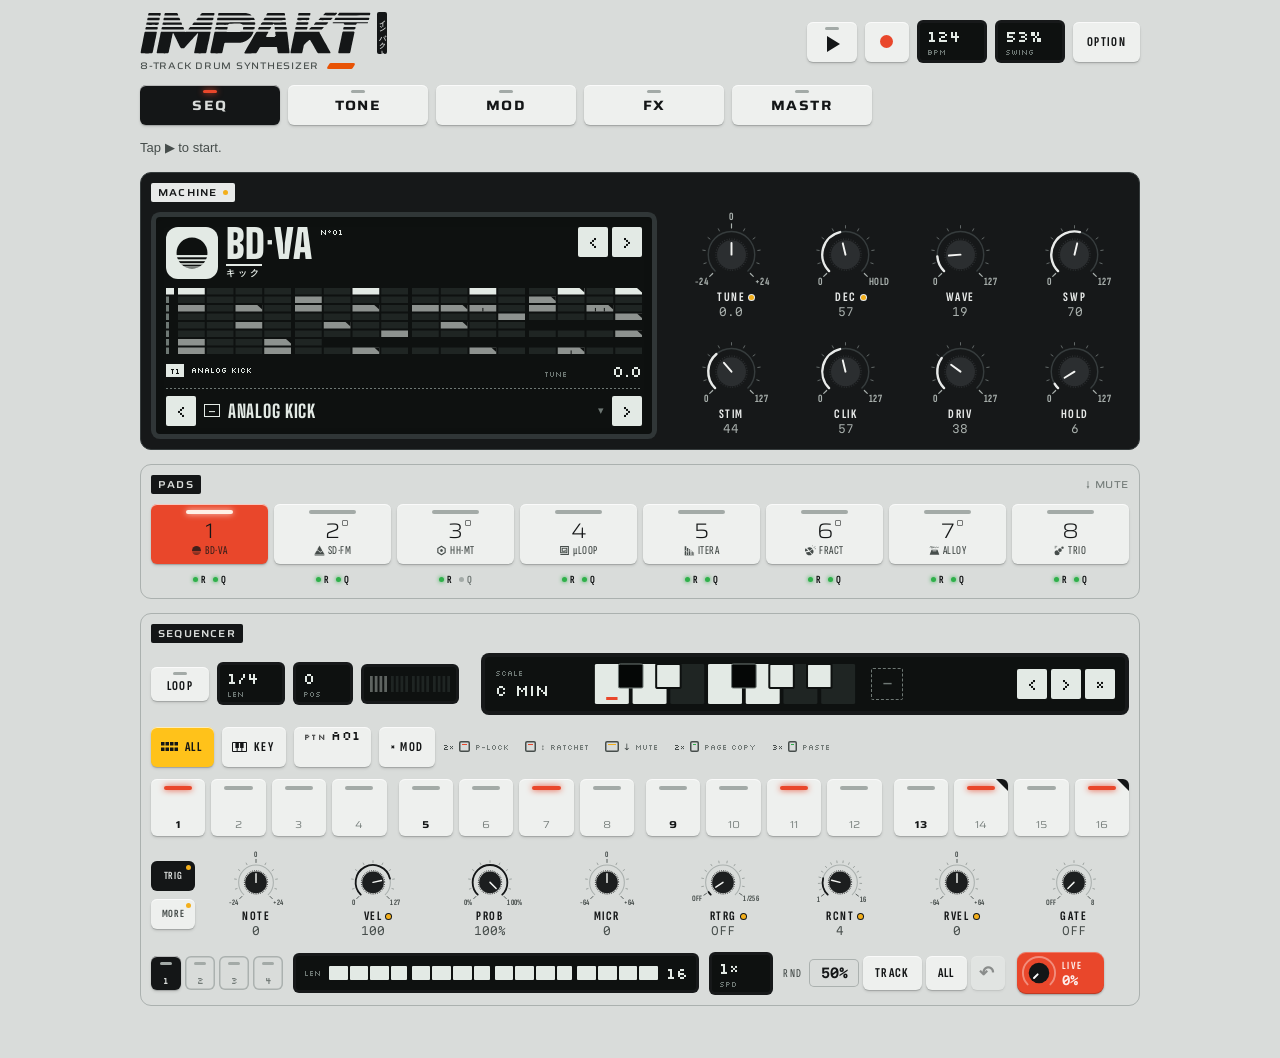
==== plugin/Source/ui/index.html @ 64e71fc5 "LIVE in a red rounded key (knocked out in white); Mac packages: every bundle not relocatable, none r" ====
<!doctype html>
<html lang="en">
<head>
<meta charset="utf-8">
<meta name="viewport" content="width=device-width, initial-scale=1, viewport-fit=cover">
<style>html,body{margin:0}[hidden]{display:none!important}</style>
<title>IMPAKT</title>
<style>
@font-face{font-family:'Big Shoulders Display';font-style:normal;font-weight:800;font-display:swap;src:url([data-uri]) format('woff2')}
@font-face{font-family:'Big Shoulders Display';font-style:normal;font-weight:900;font-display:swap;src:url([data-uri]) format('woff2')}
@font-face{font-family:'Martian Mono';font-style:normal;font-weight:100 800;font-stretch:75% 112.5%;font-display:swap;src:url([data-uri]) format('woff2')}
@font-face{font-family:'Saira';font-style:normal;font-weight:100 900;font-stretch:50% 125%;font-display:swap;src:url([data-uri]) format('woff2')}
@font-face{font-family:'Saira';font-style:italic;font-weight:100 900;font-stretch:50% 125%;font-display:swap;src:url([data-uri]) format('woff2')}
@font-face{font-family:'Silkscreen';font-style:normal;font-weight:400;font-display:swap;src:url([data-uri]) format('woff2')}
@font-face{font-family:'Sofia Sans Extra Condensed';font-style:normal;font-weight:500;font-display:swap;src:url([data-uri]) format('woff2')}
@font-face{font-family:'Sofia Sans Extra Condensed';font-style:normal;font-weight:700;font-display:swap;src:url([data-uri]) format('woff2')}
@font-face{font-family:'Sofia Sans Extra Condensed';font-style:normal;font-weight:800;font-display:swap;src:url([data-uri]) format('woff2')}
</style>
<style>
:root {
  /* An 8-track drum machine in the Monomachine's colours: a light grey panel (anthracite in the dark
     scheme) with the machine itself in a black block (as on the MKII), black legends, light rubber keys,
     monochrome screens in pixels and dots (as on the Monomachine and the Octatrack), only the machine in
     bold, and the three LED colours with one meaning each:
     red = trig / selected, green = running / sounding / enabled, amber = p-lock / muted.
     Five pages on every screen (v67): SEQ, TONE, MOD, FX, MASTR; their keys in the bar. */
  --panel: #D9DCDA;
  --key: #EEF0EE;
  --key-down: #DCDFDD;
  --enc: #1C1E1F;
  --enc-ind: #F3F4F2;
  --ink: #141617;
  --ink-2: #464D4B;
  --ink-3: #737B78;
  --line: #ABB1AF;
  --lcd: #0E1110;
  --lcd-ink: #E3EAE5;
  --lcd-dim: #6E7874;
  --lcd-lo: #1F2523;
  --bezel: #17191A;
  --led-r: #E9472B;
  --led-g: #2FB04A;
  --led-y: #F3AF1B;
  --led-off: #A3AAA7;
  --on-led: #141617;
  --hot: #FFC21A;        /* CONTROL ALL: a warm yellow, the brightest key */
  --raise: 0 1px 0 rgba(255,255,255,.7) inset, 0 1px 1px rgba(16,18,18,.2), 0 2px 3px rgba(16,18,18,.1);
  --press: 0 1px 2px rgba(16,18,18,.3) inset;
  --f-display: 'Big Shoulders Display', 'Arial Narrow', Impact, sans-serif;
  /* type in three widths: ultra-condensed names, extra-wide tags and section keys, pixels on the LCD */
  --f-wide: 'Saira', 'Arial', sans-serif;
  --f-ui: 'Sofia Sans Extra Condensed', 'Arial Narrow', 'Roboto Condensed', 'Helvetica Neue', sans-serif;
  /* the screens: pixels, as on the Monomachine and the Octatrack */
  --f-px: 'Silkscreen', 'Martian Mono', ui-monospace, monospace;
  --f-data: 'Martian Mono', ui-monospace, 'SF Mono', Menlo, Consolas, monospace;
  --f-body: -apple-system, BlinkMacSystemFont, 'Segoe UI', Roboto, 'Helvetica Neue', sans-serif;
  --r: 6px;
}
@media (prefers-color-scheme: dark) {
  :root:not([data-theme="light"]) {
    --panel: #2A2D2E; --key: #3B3F41; --key-down: #323638; --enc: #111313; --enc-ind: #F3F4F2;
    --ink: #E8EAE9; --ink-2: #A9B0AD; --ink-3: #78807D; --line: #4F5654;
    --bezel: #050606;
    --led-off: #4F5654;
    --raise: 0 1px 0 rgba(255,255,255,.06) inset, 0 1px 2px rgba(0,0,0,.55);
    --press: 0 1px 3px rgba(0,0,0,.6) inset;
    color-scheme: dark;
  }
}
:root[data-theme="dark"] {
  --panel: #2A2D2E; --key: #3B3F41; --key-down: #323638; --enc: #111313; --enc-ind: #F3F4F2;
  --ink: #E8EAE9; --ink-2: #A9B0AD; --ink-3: #78807D; --line: #4F5654;
  --bezel: #050606;
  --led-off: #4F5654;
  --raise: 0 1px 0 rgba(255,255,255,.06) inset, 0 1px 2px rgba(0,0,0,.55);
  --press: 0 1px 3px rgba(0,0,0,.6) inset;
  color-scheme: dark;
}
[hidden] { display: none !important; }
html, body { background: var(--panel); color: var(--ink); }
body {
  font-family: var(--f-ui); font-size: 15px; padding-inline: 16px;
  -webkit-user-select: none; user-select: none; -webkit-touch-callout: none;
  touch-action: manipulation; -webkit-tap-highlight-color: transparent;
}
button { font: inherit; color: inherit; }
.app {
  max-width: 1000px; margin: 0 auto; padding-block: 12px 24px;
  display: grid; grid-template-columns: minmax(0, 1fr); gap: 14px;
  grid-template-areas: "top" "bar" "notice" "ms" "th" "kp";
}
.top { grid-area: top; } .notice { grid-area: notice; } #bar { grid-area: bar; } .mspage { grid-area: ms; } .trkhead { grid-area: th; } .kpage { grid-area: kp; }
/* the machine in a black block: the dark panel's tokens, a step darker */
.plate {
  --panel: #161819; --key: #393D3F; --key-down: #303436; --enc: #2B2E30; --ink: #E8EAE9; --ink-2: #A9B0AD; --ink-3: #7A8280;
  --line: #363C3D; --led-off: #4A5150; --bezel: #303637;
  --raise: 0 1px 0 rgba(255,255,255,.07) inset, 0 1px 2px rgba(0,0,0,.6); --press: 0 1px 3px rgba(0,0,0,.65) inset;
  background: var(--panel); color: var(--ink); border: 0; border-radius: 14px; padding: 14px; min-width: 0;
}
.mspage { display: flex; flex-direction: column; gap: 14px; min-width: 0; }
/* v67: the page keys, on every screen: SEQ (the machine, the pads, the sequencer), TONE, MOD and FX (the track's screen
   over their modules, side by side), MASTR (the master chain); a page shows only its own */
.ptabs { display: grid; grid-template-columns: repeat(5, minmax(0, 1fr)); gap: 6px; min-width: 0; }
.ptab.haslock::after { content: ''; position: absolute; top: 4px; right: 6px; width: 5px; height: 5px; border-radius: 50%; background: var(--led-y); box-shadow: 0 0 0 1px var(--ink); }
.app:not([data-tab="ms"]) > .mspage, .app[data-tab="ms"] > .trkhead, .app[data-tab="mt"] > .trkhead { display: none; }
.kpage { display: none; gap: 14px; min-width: 0; align-items: start; }
.app[data-tab="tn"] > #kp-tn, .app[data-tab="md"] > #kp-md, .app[data-tab="fx"] > #kp-fx, .app[data-tab="mt"] > #kp-mt { display: grid; }
/* a module: its name, a dot when it holds a p-lock, crossed out when its effect is off; TONE's MORE key */
.kmod .mhd { margin-bottom: 8px; gap: 6px 10px; flex-wrap: nowrap; min-height: 26px; }
.kdot { width: 6px; height: 6px; border-radius: 50%; background: var(--led-y); box-shadow: 0 0 0 1px var(--ink); display: none; flex: none; }
.kmod.haslock .kdot { display: block; }
.kmod.byp .mhd .silk { text-decoration: line-through; opacity: .6; }
.kmore { margin-left: auto; border: 0; background: var(--key); color: var(--ink); box-shadow: var(--raise); border-radius: var(--r); min-height: 26px; padding: 0 10px;
  font-family: var(--f-ui); font-weight: 700; font-size: 11px; letter-spacing: .1em; cursor: pointer; position: relative; }
.kmore.on { background: var(--ink); color: var(--panel); box-shadow: var(--press); }
.kmore.haslock::after { content: ''; position: absolute; top: -2px; right: -2px; width: 5px; height: 5px; border-radius: 50%; background: var(--led-y); box-shadow: 0 0 0 1px var(--ink); }
.knobs.kn2 { grid-template-columns: repeat(2, minmax(0, 1fr)); }
.knobs.kn3 { grid-template-columns: repeat(3, minmax(0, 1fr)); }
.knobs.kn6 { grid-template-columns: repeat(3, minmax(0, 1fr)); }
/* v68: the FX page's returns (REVERB, DELAY, CHORUS, PHASER), one at a time: their names as tabs in the module's header
   (the one shown reversed, as a module's name is; a lit pixel when its effect is in, crossed out when it is not) */
.kmod.kret:not(.cur) { display: none; }
.rtabs { display: flex; flex-wrap: wrap; gap: 4px; min-width: 0; }
.rtab { border: 0; background: none; cursor: pointer; display: inline-flex; align-items: center; gap: 5px; padding: 5px 7px 4px; border-radius: 2px;
  font-family: var(--f-wide); font-stretch: 125%; font-weight: 600; font-size: 10px; line-height: 1; letter-spacing: .12em; color: var(--ink-3);
  box-shadow: inset 0 0 0 1px var(--line); }
.rtab i { width: 5px; height: 5px; border-radius: 1px; background: var(--led-off); flex: none; }
.rtab.on i { background: var(--led-g); box-shadow: 0 0 4px var(--led-g); }
.rtab:not(.on) { text-decoration: line-through; }
.rtab.cur { background: var(--ink); color: var(--panel); box-shadow: none; }
.rtab:focus-visible { outline: 2px solid var(--ink); outline-offset: 2px; }
/* v69: the MOD page's LFOs and followers under the same tabs (web): a lit pixel when routed, never crossed out; a
   hidden module's p-lock as a dot on its tab */
.rtab { position: relative; }
.rtabs.nostrike .rtab:not(.on) { text-decoration: none; }
.rtab.haslock::after { content: ''; position: absolute; top: -3px; right: -3px; width: 6px; height: 6px; border-radius: 50%; background: var(--led-y); box-shadow: 0 0 0 1px var(--ink); }
.kstrip .sl { min-height: 0; }
.kstrip .mviz { height: 76px; }
/* MASTR: the chain's page beside OUT (the clipper and the volume) */
#kp-mt { grid-template-columns: minmax(0, 1fr); }
.wide, .btn.ptab, .silk, .tab, .mhd .leg, .tagline, .step .sn { font-family: var(--f-wide); font-stretch: 125%; }
.ptab { position: relative; min-height: 38px; padding: 9px 2px 0; font-size: 11px; letter-spacing: .02em; white-space: nowrap; overflow: hidden; }
.ptab::before { content: ''; position: absolute; top: 5px; left: 50%; width: 14px; margin-left: -7px; height: 3px; border-radius: 2px; background: var(--led-off); }
.ptab.cur { background: var(--ink); color: var(--panel); }
.ptab.cur::before { background: var(--led-r); box-shadow: 0 0 6px var(--led-r); }

/* keys: grey rubber, one LED each where it carries a state */
.btn {
  border: 0; background: var(--key); border-radius: var(--r); box-shadow: var(--raise); color: var(--ink);
  min-height: 40px; padding: 0 12px; cursor: pointer; font-family: var(--f-ui); font-weight: 700; letter-spacing: .1em;
  text-transform: uppercase; font-size: 13.5px;
}
.btn:active, .btn.down { background: var(--key-down); box-shadow: var(--press); }
.btn:focus-visible, .knob:focus-visible, .step:focus-visible, .pad:focus-visible, .readout:focus-visible, .tab:focus-visible, .tchip:focus-visible { outline: 2px solid var(--ink); outline-offset: 2px; }
.btn.armed { background: var(--led-r); color: #fff; }
.btn:disabled { opacity: .4; cursor: default; }

/* the LCD: white backlight, black pixels, black bezel (drawn as a ring: it takes no layout room) */
.lcd, .readout, .sl, .lmap, .ppanel, .mpick, .lcdw { background: var(--lcd); color: var(--lcd-ink); }
.px { font-family: var(--f-px); font-weight: 400; letter-spacing: 0; }

/* sections: a printed frame, its name on an inverted tab */
.mod { position: relative; min-width: 0; border: 1px solid var(--line); border-radius: 11px; padding: 10px; }
.mhd { display: flex; align-items: center; flex-wrap: wrap; gap: 6px 12px; margin-bottom: 10px; min-width: 0; }
.silk {
  margin: 0; flex: none; font-weight: 600; font-size: 10px; line-height: 1; letter-spacing: .12em;
  background: var(--ink); color: var(--panel); padding: 5px 7px 4px; border-radius: 2px;
}
.mhd .leg { font-weight: 500; font-size: 10px; letter-spacing: .06em; color: var(--ink-3); margin-left: auto; }
.machmod.haslock .silk::after { content: ''; display: inline-block; width: 5px; height: 5px; border-radius: 50%; background: var(--led-y); margin-left: 6px; vertical-align: 1px; }

/* header: the IMPAKT lockup, the scale quantiser, transport */
/* header: the IMPAKT logo (brand/impakt-wordmark.svg: its slanted letters cut by speed stripes), the katakana tag;
   under it the tagline and the logo's orange slash */
.top { display: flex; align-items: center; min-width: 0; }
.brand { display: flex; flex-direction: column; gap: 6px; flex: 1; min-width: 0; }
.lockup { display: flex; align-items: stretch; min-width: 0; height: 30px; }
.wm { display: block; height: 100%; width: auto; flex: none; overflow: visible; color: var(--ink); }
.slash { display: block; flex: none; align-self: center; width: 26px; height: 6px; margin-left: 1px; background: #E85305; transform: skewX(-32deg); border-radius: 1px 2.5px 1px 2.5px; }
.wm text { font-family: var(--f-wide); font-stretch: 125%; font-weight: 900; font-size: 50px; fill: var(--ink); }
.wm .a { fill: var(--led-r); }
.trail { display: block; flex: 1; min-width: 16px; height: 100%; }
.trail rect { fill: var(--ink); }
.kn {
  flex: none; writing-mode: vertical-rl; white-space: nowrap; font-family: var(--f-body); font-weight: 700; font-size: 5.5px; letter-spacing: .06em; line-height: 1;
  background: var(--ink); color: var(--panel); padding: 3px 2px; margin-left: 6px; border-radius: 2px; display: flex; align-items: center; justify-content: center;
}
.sub { display: flex; align-items: baseline; gap: 8px; min-width: 0; }
.tagline { font-weight: 500; font-size: 8.5px; letter-spacing: .08em; color: var(--ink-2); line-height: 1.2; white-space: nowrap; }
.tagline.lat { font-family: var(--f-px); font-stretch: normal; font-weight: 400; font-size: 8px; letter-spacing: 0; color: var(--ink-3); }
.tagline.lat:empty { display: none; }
.bar { display: flex; align-items: center; gap: 8px; min-width: 0; }
.transport { display: flex; align-items: center; gap: 8px; }
.play { width: 50px; position: relative; display: grid; place-items: center; }
.play::before, .loopbtn::before { content: ''; position: absolute; top: 5px; left: 50%; width: 14px; margin-left: -7px; height: 3px; border-radius: 2px; background: var(--led-off); }
.play.on::before { background: var(--led-g); box-shadow: 0 0 6px var(--led-g); }
.play .ico { width: 0; height: 0; border-left: 13px solid var(--ink); border-top: 8px solid transparent; border-bottom: 8px solid transparent; margin: 5px 0 0 3px; }
.play.on .ico { border: 0; width: 12px; height: 12px; background: var(--ink); margin: 5px 0 0; }
/* REC: a red dot; lit, the whole key turns red */
.rec { width: 44px; padding: 0; display: grid; place-items: center; }
.rec .dot { width: 13px; height: 13px; border-radius: 50%; background: var(--led-r); }
.rec.on { background: var(--led-r); box-shadow: 0 0 10px rgba(233, 71, 43, .55), var(--press); }
.rec.on .dot { background: #fff; }
.recording #mchip { background: var(--led-r); color: #fff; }
.lockbar .btn.clrmod { flex: none; padding: 0 11px; }
.readout {
  border-radius: 3px; box-shadow: 0 0 0 3px var(--bezel); margin: 3px; padding: 5px 7px 4px; min-height: 34px; box-sizing: border-box;
  display: flex; flex-direction: column; justify-content: center; gap: 4px; min-width: 52px; cursor: ns-resize; touch-action: none;
}
.readout b { font-family: var(--f-px); font-weight: 400; font-size: 16px; line-height: 1; white-space: nowrap; }
.readout small { font-family: var(--f-px); font-size: 8px; line-height: 1; color: var(--lcd-dim); }
.readout.host small::after { content: ' HOST'; color: var(--lcd-ink); }
.readout:focus-visible { outline-color: var(--ink); outline-offset: 5px; }
.notice { margin: 0; font-family: var(--f-body); font-size: 13px; color: var(--ink-2); line-height: 1.4; }
.notice.err { color: var(--ink); }
.notice.err::before { content: ''; display: inline-block; width: 7px; height: 7px; border-radius: 50%; background: var(--led-r); margin-right: 7px; vertical-align: 1px; }

/* scale quantiser: an octave of keys, lit keys pass */
/* scale quantiser: one LCD, the scale's name, an octave of keys drawn in pixels (lit = passes, red mark = root) */
.qz {
  display: grid; grid-template-columns: minmax(0, 1fr) auto auto; grid-template-areas: "name fol nav" "kb kb kb"; align-items: center; gap: 8px 10px;
  min-width: 0; margin: 4px; padding: 8px 10px 10px; border-radius: 4px; box-shadow: 0 0 0 4px var(--bezel);
}
.qhd { grid-area: name; min-width: 0; display: flex; flex-direction: column; align-items: flex-start; gap: 5px; }
.qname {
  max-width: 100%; min-width: 0; border: 0; background: none; color: var(--lcd-ink); cursor: pointer; text-align: left; padding: 0;
  font-family: var(--f-px); font-size: 16px; line-height: 1; white-space: nowrap; overflow: hidden; text-overflow: ellipsis;
}
.qname.long { font-size: 8px; line-height: 1.2; }
.qname:focus-visible { outline: 2px solid var(--lcd-ink); outline-offset: 3px; }
.qz.off .qname { color: var(--lcd-dim); }
/* over the name: SCALE, or whose chords it follows */
.qlab { max-width: 100%; font-family: var(--f-px); font-size: 8px; line-height: 1; color: var(--lcd-dim); white-space: nowrap; overflow: hidden; text-overflow: ellipsis; }
/* the chord tracks (HALO, STRUM): a square each, lit when the quantizer follows its chords; a fixed place, grey when
   there is none */
.qfol { grid-area: fol; display: flex; gap: 4px; width: 132px; min-width: 0; }
.qf { flex: 0 1 30px; min-width: 0; height: 30px; padding: 0; border: 1px solid var(--lcd-dim); border-radius: 2px; background: none;
  color: var(--lcd-ink); cursor: pointer; font-family: var(--f-px); font-size: 11px; line-height: 1; white-space: nowrap; overflow: hidden; }
.qf.on { background: var(--lcd-ink); border-color: var(--lcd-ink); color: var(--lcd); }
.qf:active { background: var(--lcd-dim); }
.qf:focus-visible { outline: 2px solid var(--lcd-ink); outline-offset: 2px; }
.qfol.many .qf { flex: 1 1 0; font-size: 8px; }
.qf.none { flex: 0 0 30px; border-style: dashed; color: var(--lcd-dim); cursor: default; display: grid; place-items: center; }
.qf.none:active { background: none; }
.qnav { grid-area: nav; display: flex; gap: 4px; justify-self: end; }
.kb { grid-area: kb; min-width: 0; }
.kb svg { display: block; width: 100%; height: 46px; overflow: visible; touch-action: none; }
.kb .key { cursor: pointer; outline: none; }
.kb .key rect.k { vector-effect: non-scaling-stroke; }
.kb .key.w rect.k { fill: var(--lcd-lo); }
.kb .key.w.on rect.k { fill: var(--lcd-ink); }
.kb .key.w.base rect.k { fill: var(--lcd-dim); }
.kb .key.b rect.k { fill: #050706; stroke: var(--lcd-dim); stroke-width: 1; }
.kb .key.b.on rect.k { fill: var(--lcd-ink); stroke: var(--lcd); stroke-width: 2; }
.kb .key.b.base rect.k { fill: var(--lcd-dim); }
.kb .key .rd { fill: var(--led-r); opacity: 0; }
.kb .key.root .rd { opacity: 1; }
.kb .key:focus-visible rect.k { stroke: var(--led-y); stroke-width: 2; }
.qz.off .kb { opacity: .5; }

/* PADS: tap plays and selects the track, a swipe down mutes it */
.pads { display: grid; grid-template-columns: repeat(8, minmax(0, 1fr)); gap: 6px; }
.pad {
  position: relative; border: 0; border-radius: var(--r); background: var(--key); box-shadow: var(--raise); color: var(--ink);
  padding: 16px 2px 7px; display: flex; flex-direction: column; align-items: center; gap: 4px; cursor: pointer; min-width: 0;
  touch-action: none; transform: translateY(var(--sy, 0px)); transition: transform .14s, background-color .14s;
}
.pad.drag { transition: none; }
.pad::before { content: ''; position: absolute; top: 6px; left: 30%; right: 30%; height: 4px; border-radius: 2px; background: var(--led-off); }
.pad.cur { background: var(--led-r); color: var(--on-led); }
.pad.cur::before { background: #FFF1E6; box-shadow: 0 0 6px rgba(255, 241, 230, .9); }
.pad.hit::before { background: var(--led-g); box-shadow: 0 0 6px var(--led-g); }
.pad.muted { --sy: 3px; background: var(--key-down); box-shadow: var(--press); }
.pad.muted.cur { background: color-mix(in srgb, var(--led-r) 45%, var(--key-down)); }
.pad.muted::before { background: var(--led-y); box-shadow: 0 0 5px var(--led-y); }
.pad .n { font-family: var(--f-wide); font-stretch: 125%; font-weight: 300; font-size: 21px; line-height: 1; }
.pad .m { display: flex; align-items: center; gap: 3px; max-width: 100%; min-width: 0; font-weight: 500; font-size: 11px; line-height: 1; letter-spacing: .05em; color: var(--ink-2); }
.pad .m span { white-space: nowrap; overflow: hidden; text-overflow: ellipsis; min-width: 0; }
.pad.cur .m { color: var(--on-led); opacity: .78; }
.pad.muted .m { opacity: .55; }
.pad .m .lg { display: none; flex: none; width: 11px; height: 11px; }
.pad .n { position: relative; }
.pad.boxed .n::after { content: ''; position: absolute; left: 100%; top: 0; width: 4px; height: 4px; border-radius: 1px; border: 1.5px solid currentColor; opacity: .55; margin-left: 2px; }
/* a track that goes on into an FX track (an insert): a small arrow before its number */
/* v81: a drone's pad: \00221E  in its corner */
.pad.drn::after { content: '\00221E '; position: absolute; top: 2px; right: 7px; font: 600 15px/1 var(--f-ui); opacity: .72; }
.pads.banks .pad.drn::after { content: none; }
.pad.fxin .n::before { content: ''; position: absolute; right: 100%; top: 50%; margin: -3px 3px 0 0; border-left: 5px solid currentColor; border-top: 3px solid transparent; border-bottom: 3px solid transparent; opacity: .55; }
/* per track: R = included in "Rnd all", Q = follows the quantiser */
.tsub { display: grid; grid-template-columns: repeat(8, minmax(0, 1fr)); gap: 6px; margin-top: 7px; }
.tcell { display: flex; justify-content: center; gap: 2px; min-width: 0; }
.tchip { border: 0; background: none; cursor: pointer; padding: 3px 2px; display: flex; align-items: center; gap: 3px;
  font-weight: 700; font-size: 11px; line-height: 1; letter-spacing: .06em; color: var(--ink-3); border-radius: 3px; }
.tchip::before { content: ''; width: 5px; height: 5px; border-radius: 50%; background: var(--led-off); flex: none; }
.tchip.on { color: var(--ink); }
.tchip.on::before { background: var(--led-g); box-shadow: 0 0 4px var(--led-g); }
.tchip.q.on.idle::before { background: none; box-shadow: inset 0 0 0 1.5px var(--led-g); }
/* the track the quantizer follows: it builds its chords in the scale, never on its own (its Q out of play) */
.tchip.q.src { opacity: .4; cursor: default; }
.tchip.q.src::before { background: var(--led-off); box-shadow: none; }

/* MACHINE: the LCD with the machine's lockup, and its eight encoders */
.machmod { display: grid; grid-template-columns: minmax(0, 1fr); gap: 12px; align-items: center; }
.machmod > .mhd { grid-column: 1 / -1; margin-bottom: -2px; }
.lcd {
  position: relative; min-width: 0; border-radius: 4px; margin: 5px; padding: 10px 10px 8px;
  box-shadow: 0 0 0 5px var(--bezel), inset 0 2px 8px rgba(0,0,0,.14);
  display: grid; grid-template-columns: minmax(0, 1fr) 150px; grid-template-areas: "id nav" "info read" "pre pre"; gap: 9px 10px; align-items: center;
}
.mid { grid-area: id; display: flex; align-items: center; gap: 8px; cursor: pointer; min-width: 0; border-radius: 2px; }
.mid:focus-visible { outline: 2px solid var(--lcd-ink); outline-offset: 3px; }
/* the lockup: the mark, white in a black square, set tight against the name; the katakana under a rule */
.mlogo { flex: none; width: 44px; height: 44px; box-sizing: border-box; padding: 6px; background: var(--lcd-ink); color: var(--lcd); border-radius: 10px; }
.lg { display: block; width: 100%; height: 100%; }
.mword { display: flex; flex-direction: column; align-items: flex-start; gap: 4px; min-width: 0; }
.mname { font-family: var(--f-display); font-weight: 900; font-size: 33px; line-height: .8; letter-spacing: .01em; white-space: nowrap; }
.mkana { font-family: var(--f-body); font-weight: 700; font-size: 8.5px; line-height: 1; letter-spacing: .34em; border-top: 2px solid var(--lcd-ink); padding-top: 3px; white-space: nowrap; }
.mnum { align-self: flex-start; font-family: var(--f-px); font-size: 8px; line-height: 1; margin-top: 1px; }
.mnav { grid-area: nav; display: flex; gap: 4px; align-self: start; justify-self: end; }
.lb { width: 30px; height: 30px; padding: 0; border: 0; border-radius: 2px; background: var(--lcd-ink); color: var(--lcd); cursor: pointer;
  font-family: var(--f-px); font-size: 16px; line-height: 1; }
.lb:active { background: var(--lcd-dim); }
.ovw { grid-area: ovw; display: none; width: 100%; height: 66px; }
/* CHOIR: its screen is a ribbon to play (on a phone too) */
.lcd.ribbon { grid-template-areas: "id nav" "ovw ovw" "info read" "pre pre"; }
.lcd.ribbon .ovw { display: block; touch-action: none; cursor: ew-resize; }
/* MANTRA: its screen is its eight pads to play (on a phone too) */
.lcd.pads { grid-template-areas: "id nav" "ovw ovw" "info read" "pre pre"; }
.lcd.pads .ovw { display: block; height: 96px; touch-action: none; cursor: pointer; }
.minfo { grid-area: info; display: flex; align-items: center; gap: 7px; min-width: 0; }
.minfo .chip { flex: none; font-family: var(--f-px); font-size: 8px; line-height: 1; background: var(--lcd-ink); color: var(--lcd); padding: 3px 4px 2px; }
.mlong { font-family: var(--f-px); font-size: 8px; line-height: 1.2; white-space: nowrap; overflow: hidden; text-overflow: ellipsis; min-width: 0; }
.lcd.locking .mlong { background: var(--lcd-ink); color: var(--lcd); padding: 2px 4px 1px; }
.pread { grid-area: read; display: flex; align-items: baseline; justify-content: flex-end; gap: 7px; min-width: 0; white-space: nowrap; overflow: hidden; }
.pread .pl { font-family: var(--f-px); font-size: 8px; color: var(--lcd-dim); min-width: 0; overflow: hidden; text-overflow: ellipsis; }
.pread .pv { flex: none; min-width: 68px; text-align: right; }
.pread .pv { font-family: var(--f-px); font-size: 16px; line-height: 1; }
.lcd.locking .pread .pl::before { content: 'LOCK '; color: var(--lcd-ink); }
/* preset row, under a dotted line */
.pbar { grid-area: pre; display: grid; grid-template-columns: 30px minmax(0, 1fr) 30px; gap: 6px; align-items: stretch; padding-top: 8px;
  background: linear-gradient(90deg, var(--lcd-dim) 50%, transparent 50%) 0 0 / 4px 1px repeat-x; }
.pname { display: flex; align-items: center; gap: 8px; min-width: 0; min-height: 30px; border: 0; background: none; color: inherit; cursor: pointer; text-align: left; padding: 0 2px; border-radius: 2px; }
.pname:focus-visible, .lb:focus-visible { outline: 2px solid var(--lcd-ink); outline-offset: 2px; }
.ptag { flex: none; font-family: var(--f-px); font-size: 8px; line-height: 1; box-shadow: inset 0 0 0 1px var(--lcd-ink); padding: 3px 4px 2px; }
.ptxt { flex: 1; min-width: 0; font-family: var(--f-display); font-weight: 800; font-size: 18px; line-height: 1; letter-spacing: .04em; white-space: nowrap; overflow: hidden; text-overflow: ellipsis; }
#pmod { font-style: normal; font-size: 18px; line-height: 1; }
.pdrop { font-size: 11px; color: var(--lcd-dim); }
.pbar.dis { opacity: .4; pointer-events: none; }
.pbar.lk .ptag { background: var(--lcd-ink); color: var(--lcd); }
.pbar.lk .ptxt { font-family: var(--f-px); font-weight: 400; font-size: 8px; letter-spacing: 0; line-height: 1.3; white-space: normal; }
/* the machine picker: every lockup on one screen */
.mpick {
  position: absolute; top: 6px; left: 6px; right: 6px; min-height: calc(100% - 12px); box-sizing: border-box; z-index: 6; border-radius: 4px; padding: 8px;
  box-shadow: 0 0 0 5px var(--bezel), 0 14px 30px rgba(0,0,0,.35);
  display: flex; flex-direction: column; gap: 6px;
}
/* one row of machines per family, its name above (on a phone) or to the left */
.pgrp { display: grid; grid-template-columns: repeat(4, minmax(0, 1fr)); gap: 4px; }
.pgl { grid-column: 1 / -1; font-family: var(--f-px); font-size: 8px; line-height: 1; color: var(--lcd-dim); padding: 6px 3px 2px;
  background: linear-gradient(90deg, var(--lcd-lo) 50%, transparent 50%) 0 0 / 4px 1px repeat-x; }
.pgrp:first-child .pgl { background: none; padding-top: 2px; }
.mpick button { position: relative; border: 0; background: none; color: inherit; border-radius: 2px; cursor: pointer; min-width: 0;
  display: flex; flex-direction: column; align-items: center; gap: 4px; padding: 7px 2px 6px; }
.mpick .pmk { width: 28px; height: 28px; box-sizing: border-box; padding: 4px; background: var(--lcd-ink); color: var(--lcd); border-radius: 7px; }
.mpick .pid { font-family: var(--f-display); font-weight: 800; font-size: 14px; line-height: 1; letter-spacing: .03em; white-space: nowrap; }
.mpick .pk { font-family: var(--f-body); font-weight: 700; font-size: 7px; line-height: 1; letter-spacing: .2em; color: var(--lcd-dim); white-space: nowrap; }
.mpick .pn { position: absolute; top: 3px; left: 3px; font-family: var(--f-px); font-size: 8px; line-height: 1; color: var(--lcd-dim); }
.mpick button.sel { background: var(--lcd-ink); color: var(--lcd); }
.mpick button.sel .pmk { background: var(--lcd); color: var(--lcd-ink); }
.mpick button.sel .pk, .mpick button.sel .pn { color: var(--lcd); opacity: .7; }

/* encoders: black caps, white line, the value on the printed scale around them */
.knobs { display: grid; grid-template-columns: repeat(4, minmax(0, 1fr)); gap: 8px 6px; }
.knob { display: flex; flex-direction: column; align-items: center; gap: 1px; cursor: ns-resize; touch-action: pan-y; padding: 2px 0; border-radius: var(--r); min-width: 0; }
/* the face: one box per control (dial or switch), so names and values sit on the same lines across a row */
.knob { --kw: 85px; }
.knob .face { position: relative; flex: none; width: 100%; max-width: var(--kw); aspect-ratio: 94 / 76; }
.knob svg { position: absolute; inset: 0; width: 100%; height: 100%; display: block; overflow: visible; touch-action: none; }
.knob .sw { touch-action: none; }
.mk .knob { --kw: 91px; }
/* the silkscreen around the dial (app.js: renderScale): ticks, the range at both ends, the middle when centred */
.knob .scl line { stroke: var(--ink-3); stroke-width: .8; stroke-linecap: round; }
.knob .scl line.mj { stroke: var(--ink-2); stroke-width: 1.2; }
.knob .scl text { font-family: var(--f-ui); font-weight: 700; font-size: 11.5px; letter-spacing: .04em; fill: var(--ink-2); }
.knob.off .scl { visibility: hidden; }
.knob .trk { fill: none; stroke: var(--line); stroke-width: 1.5; stroke-linecap: round; }
.knob .val { fill: none; stroke: var(--ink); stroke-width: 2.5; stroke-linecap: round; }
.knob .knurl { fill: none; stroke: var(--enc); stroke-width: 1.4; stroke-dasharray: 1 1.6; }
.knob .cap { fill: var(--enc); }
.knob .ind { stroke: var(--enc-ind); stroke-width: 2; stroke-linecap: round; }
.knob .kl { position: relative; font-weight: 700; font-size: 13px; line-height: 1; letter-spacing: .12em; display: flex; align-items: center; margin-top: 2px; }
.knob .kl i { position: absolute; left: 100%; top: 50%; margin: -2.5px 0 0 4px; width: 5px; height: 5px; border-radius: 50%; background: var(--led-y); box-shadow: 0 0 0 1px var(--ink); display: none; }
.knob.haslock .kl i { display: inline-block; }
.knob .kv { font-family: var(--f-data); font-weight: 300; font-size: 11px; line-height: 1.3; color: var(--ink-2); font-variant-numeric: tabular-nums; padding: 0 4px; border-radius: 3px; white-space: nowrap; }
.knob.active .kv { color: var(--ink); }
.knob.inherit .val { stroke: var(--ink-3); stroke-dasharray: 3 4; }
.knob.locked .val { stroke: var(--led-y); stroke-width: 4; }
.knob.locked .kv { background: var(--led-y); color: var(--on-led); }
.knob .dots circle { display: none; fill: var(--ink-3); }
.knob .dots circle.me { fill: var(--led-r); }
.knob.all .dots circle { display: inline; }
.knob.all .val { stroke: var(--ink); stroke-width: 3; }
/* v79: WEST's panel, by what you hear: seven pages as tabs (a LED for the pulser's hits, the stage playing, the
   envelope's level), a sentence, then two rows: what you reach for (big; sliders for the envelope's times and the
   stages, a key under each stage for its pulse) and the fine tuning (small; a CV's source jack beside its depth, the
   depth drawn in the source's colour). A ring, or a glow on a slider's rail, in the source's colour: where the CV
   takes the control right now */
.wpanel { display: flex; flex-direction: column; gap: 8px; min-width: 0; }
.wtabs { display: grid; grid-template-columns: repeat(7, minmax(0, 1fr)); gap: 4px; }
.wtab { position: relative; display: flex; flex-direction: column; align-items: center; justify-content: center; gap: 4px; min-width: 0; height: 46px; padding: 0 2px;
  border: 0; border-radius: 5px; background: var(--key); color: var(--ink); box-shadow: var(--raise); cursor: pointer;
  font-family: var(--f-ui); font-weight: 800; font-size: 11px; letter-spacing: .08em; line-height: 1; }
.wtab svg { width: 24px; height: 15px; flex: none; fill: none; stroke: currentColor; stroke-width: 1.6; stroke-linejoin: round; stroke-linecap: round; }
.wtab.on { background: var(--ink); color: var(--panel); box-shadow: var(--press); }
.wtab:focus-visible { outline: 2px solid var(--ink); outline-offset: 2px; }
.wtab .wled { position: absolute; top: 5px; right: 5px; width: 5px; height: 5px; border-radius: 50%; background: var(--wc); opacity: 0; }
.wtab .wled.on { opacity: 1; box-shadow: 0 0 5px var(--wc); }
.wtab .wnum { position: absolute; top: 3px; right: 3px; font-family: var(--f-px); font-size: 8px; line-height: 1; padding: 2px 2px 1px; border-radius: 2px; background: var(--led-y); color: var(--on-led); display: none; }
.wtab .wnum.on { display: block; }
.wtab .wlv { position: absolute; left: 8px; right: 8px; bottom: 4px; height: 2px; border-radius: 1px; background: var(--led-r); transform-origin: left center; transform: scaleX(0); }
.wtab.haslock::after { content: ''; position: absolute; top: 4px; left: 5px; width: 5px; height: 5px; border-radius: 50%; background: var(--led-y); box-shadow: 0 0 0 1px var(--ink); }
.wsay { margin: 0; font-weight: 700; font-size: 14px; line-height: 1.25; letter-spacing: .02em; color: var(--ink-2); text-wrap: pretty; min-height: 2.5em; }
.wlvl { display: flex; align-items: center; gap: 6px; font-family: var(--f-wide); font-stretch: 125%; font-weight: 600; font-size: 8.5px; letter-spacing: .14em; color: var(--ink-2); line-height: 1; }
.wlvl::after { content: ''; flex: 1; height: 1px; background: var(--line); }
.wmain { display: flex; gap: 6px; align-items: flex-end; }
.wmain .knob { flex: 1 1 0; --kw: 104px; max-width: 124px; }
.wmain .knob.isfd { flex: .62 1 0; }
.wfine { grid-template-columns: repeat(4, minmax(0, 1fr)); gap: 6px 4px; }
.wfine .knob { --kw: 76px; }
.wfine .knob .kl { font-size: 11px; letter-spacing: .07em; }
.wfine .knob .kv { font-size: 10px; }
.wfine .knob.pairl, .wfine .knob.pairr { background: rgba(255,255,255,.045); }
.wfine .knob.pairl { border-radius: 8px 0 0 8px; margin-right: -4px; }
.wfine .knob.pairr { border-radius: 0 8px 8px 0; }
/* the ring where the CV takes it; a depth in its source's colour */
.knob .gho { fill: none; stroke: var(--gc, var(--led-r)); stroke-width: 2.5; stroke-linecap: round; }
.knob .ghd { fill: var(--gc, var(--led-r)); }
.knob.tint:not(.locked):not(.all) .val { stroke: var(--arc); }
/* a slider: its rail and ticks, its cap, the CV's glow on the rail; a stage's LED over it, its pulse key under it */
.knob .fad, .knob .spk { display: none; }
.knob.isfd .face > svg, .knob.isfd .sw { display: none; }
.knob.isfd .face { aspect-ratio: auto; height: 104px; max-width: 58px; }
.knob.isfd .fad { display: block; position: absolute; inset: 0; touch-action: none; cursor: ns-resize; }
.fad::before { content: ''; position: absolute; left: calc(50% - 16px); width: 7px; top: 9px; bottom: 9px; border-bottom: 1px solid var(--line);
  background: repeating-linear-gradient(to bottom, var(--line) 0 1px, transparent 1px 25%); }
.fad .rl { position: absolute; left: 50%; top: 9px; bottom: 9px; width: 4px; margin-left: -2px; border-radius: 2px; background: #0B0C0D; box-shadow: inset 0 0 0 1px var(--line); }
.fad .fl { position: absolute; left: 50%; width: 2px; margin-left: -1px; background: var(--ink);
  top: calc(9px + (100% - 18px) * (1 - var(--b1, 0))); bottom: calc(9px + (100% - 18px) * var(--b0, 0)); }
.fad .gh { position: absolute; left: 50%; width: 6px; margin-left: -3px; border-radius: 3px; background: var(--gc, var(--led-r)); opacity: .5; display: none;
  top: calc(9px + (100% - 18px) * (1 - var(--g1, 0))); bottom: calc(9px + (100% - 18px) * var(--g0, 0)); }
.knob.hasg .fad .gh { display: block; }
.fad .cp { position: absolute; left: 50%; width: 26px; height: 13px; margin-left: -13px; top: calc(9px + (100% - 18px) * (1 - var(--v, 0)) - 6.5px);
  border-radius: 2px; background: var(--key); box-shadow: var(--raise); }
.fad .cp::after { content: ''; position: absolute; left: 3px; right: 3px; top: 5.5px; height: 2px; background: var(--enc-ind); }
.fad .wsl { display: none; position: absolute; top: 0; left: 50%; width: 6px; height: 6px; margin-left: -3px; border-radius: 50%; background: var(--led-off); }
.knob.stg .fad .wsl { display: block; }
.knob.wplay .fad .wsl { background: var(--led-r); box-shadow: 0 0 6px var(--led-r); }
.knob.wplay .fad .fl { background: var(--led-r); }
.knob.locked .fad .fl, .knob.locked .fad .cp::after { background: var(--led-y); }
.knob.inherit .fad .fl { opacity: .45; }
.knob.active .fad .cp { background: var(--ink-3); }
.knob.stg .spk { display: block; width: 22px; height: 11px; box-sizing: border-box; border-radius: 2px; border: 1px solid var(--ink-3); margin-top: 3px; cursor: pointer; text-decoration: none; }
.knob.stg .spk.on { background: var(--led-y); border-color: var(--led-y); }
/* a CV's source: its jack, the eight dots under it */
.knob.isw .sw.src { display: flex; flex-direction: column; align-items: center; justify-content: center; gap: 8px; }
.knob .sw.src em { display: flex; align-items: center; gap: 5px; font-style: normal; font-weight: 800; font-size: 12px; letter-spacing: .06em; line-height: 1; color: var(--ink); white-space: nowrap; }
.knob .sw.src em i { width: 10px; height: 10px; border-radius: 50%; background: var(--c); box-shadow: 0 0 0 2px #0B0C0D; }
.knob .sw.src p { display: flex; gap: 2px; margin: 0; }
.knob .sw.src p b { flex: none; width: 5px; height: 5px; padding: 0; border-radius: 50%; background: var(--c); opacity: .28; }
.knob .sw.src p b.on { background: var(--c); opacity: 1; }
/* a switch's positions drawn (the waves, the envelope's modes) */
.knob.isw .sw.ic { grid-template-columns: minmax(0, 1fr); }
.knob.isw .sw.ic b { justify-content: flex-start; padding-left: 5px; font-size: 10px; }
.knob .sw b svg { position: static; inset: auto; width: 14px; height: 8px; flex: none; fill: none; stroke: currentColor; stroke-width: 1.6; stroke-linejoin: round; stroke-linecap: round; margin-right: 3px; }
/* WEST's screen on a phone too (its page drawn) */
.lcd.west { grid-template-areas: "id nav" "ovw ovw" "info read" "pre pre"; }
.lcd.west .ovw { display: block; height: 84px; }
.machmod.west { align-items: start; }
/* v80: a knob in a frame, what it follows printed over it (DUCK: under track 1) */
.knob.framed { position: relative; box-shadow: inset 0 0 0 1px var(--ink-3); border-radius: 8px; }
.knob.framed::before { content: attr(data-frame); position: absolute; top: -5px; left: 50%; transform: translateX(-50%); z-index: 1;
  font-family: var(--f-wide); font-stretch: 125%; font-weight: 600; font-size: 7.5px; letter-spacing: .12em; line-height: 1; white-space: nowrap;
  padding: 2px 4px 1px; border-radius: 2px; background: var(--ink); color: var(--panel); }
.knob.framed.off { opacity: .55; }
/* a control the machine does not have */
.knob.off { opacity: .3; cursor: default; }
.knob.off .val, .knob.off .ind, .knob.off .dots { visibility: hidden; }
/* labelled switches: every position printed, the current one lit */
.knob .sw { display: none; }
.knob.isw { cursor: pointer; }
.knob.isw .face > svg { display: none; }
.knob.isw .kv { visibility: hidden; }
.knob.isw .sw {
  position: absolute; left: 6%; right: 6%; top: 14%; bottom: 4%;
  display: grid; grid-template-columns: 1fr; grid-auto-rows: 1fr; gap: 2px; padding: 2px;
  box-sizing: border-box; border: 1px solid var(--line); border-radius: 6px;
}
.knob .sw.n4, .knob .sw.n5, .knob .sw.n6 { grid-template-columns: 1fr 1fr; }
.knob .sw.n5 b:first-child { grid-column: span 2; }
.knob .sw b { position: relative; display: flex; align-items: center; justify-content: center; min-width: 0; overflow: hidden;
  border-radius: 3px; font-weight: 800; font-size: 13px; letter-spacing: .05em; color: var(--ink-3); line-height: 1; }
.knob .sw.n4 b, .knob .sw.n5 b, .knob .sw.n6 b { font-size: 12px; letter-spacing: .02em; }
.knob .sw.n5 b, .knob .sw.n6 b { font-size: 11px; }
.knob .sw.lg b { font-size: 10px; letter-spacing: 0; }
/* (v78: seven positions and more, WEST's eleven sides: three columns, small) */
.knob .sw.n7, .knob .sw.n8, .knob .sw.n9, .knob .sw.n10, .knob .sw.n11, .knob .sw.n12 { grid-template-columns: repeat(3, minmax(0, 1fr)); gap: 1px; padding: 1px; }
.knob .sw.n7 b, .knob .sw.n8 b, .knob .sw.n9 b, .knob .sw.n10 b, .knob .sw.n11 b, .knob .sw.n12 b { font-size: 8.5px; letter-spacing: 0; border-radius: 2px; }
.knob .sw b span { white-space: nowrap; }
.knob .sw b.on { background: var(--ink); color: var(--panel); }
.knob.active .sw { border-color: var(--ink-2); }
.knob.locked .sw { border-color: var(--led-y); border-width: 2px; }
.knob.locked .sw b.on { background: var(--led-y); color: var(--on-led); }
.knob.inherit .sw b.on { background: transparent; color: var(--ink); outline: 1.5px dashed var(--ink-3); outline-offset: -2px; }
.knob .sw b i { position: absolute; left: 0; right: 0; bottom: 2px; display: flex; justify-content: center; gap: 1px; }
.knob .sw b u { width: 4px; height: 4px; border-radius: 50%; background: var(--ink-3); }
.knob .sw b u.me { background: var(--led-r); }
.knob.all .sw b.on { background: transparent; color: var(--ink); outline: 1.5px solid var(--ink); outline-offset: -2px; }

/* DICE: ON key, a display of its outputs, the patch bay (output -> track cell, destination, amount) */

/* page keys: an LED each, red on the page shown */
.tabs { display: flex; flex-wrap: wrap; gap: 2px 11px; min-width: 0; }
.tab { border: 0; background: none; cursor: pointer; padding: 5px 0; display: flex; align-items: center; gap: 5px; border-radius: 3px;
  font-weight: 600; font-size: 11px; line-height: 1; letter-spacing: .06em; color: var(--ink-3); white-space: nowrap; }
.tab::before { content: ''; width: 7px; height: 7px; border-radius: 2px; background: var(--led-off); flex: none; }
.tab.cur { color: var(--ink); }
.tab.cur::before { background: var(--led-r); box-shadow: 0 0 5px var(--led-r); }
.tab { position: relative; }
.tab .dot { position: absolute; left: 100%; top: 50%; margin: -2.5px 0 0 3px; width: 5px; height: 5px; border-radius: 50%; background: var(--led-y); box-shadow: 0 0 0 1px var(--ink); display: none; }
.tab.haslock .dot { display: inline-block; }

/* lock bar (SEQUENCER, over the trig keys): the ALL key and the hint, or the p-lock / ALL state */
.lockbar { min-height: 40px; display: flex; align-items: center; gap: 8px; border-radius: var(--r); }
.lockbar .hint { display: flex; flex-wrap: wrap; align-items: center; gap: 4px 16px; min-width: 0; font-family: var(--f-px); font-size: 8px; line-height: 1; color: var(--ink-3); }
.lockbar .hint span { display: inline-flex; align-items: center; gap: 5px; white-space: nowrap; }
.lockbar .hint b { font-weight: 400; color: var(--ink-2); }
/* pictograms: a trig key (LED on top), a pad */
.ik { display: inline-block; width: 11px; height: 11px; border-radius: 2px; box-shadow: inset 0 0 0 1.5px var(--ink-2); position: relative; flex: none; }
.ik::before { content: ''; position: absolute; top: 2.5px; left: 3px; right: 3px; height: 1.5px; background: var(--led-r); }
.ik.ikp { width: 14px; }
.ik.ikp::before { background: var(--led-y); }
.ik.ikg { width: 9px; }
.ik.ikg::before { background: var(--led-g); }
/* what a page copy / paste did, for a moment (and its undo) */
.lockbar .hint.pmsg { flex-wrap: nowrap; gap: 10px; }
.lockbar .hint.pmsg b { color: var(--ink); white-space: normal; line-height: 1.3; }
.lockbar .hint.pmsg .btn { flex: none; }
.lockbar .lt { flex: 1; min-width: 0; font-weight: 700; letter-spacing: .1em; font-size: 14px; }
.lockbar .lt small { display: block; font-family: var(--f-px); font-weight: 400; letter-spacing: 0; font-size: 8px; line-height: 1.3; opacity: .85; margin-top: 4px; }
.lockbar.on { background: var(--led-y); color: var(--on-led); padding: 4px 4px 4px 12px; }
.lockbar.on .btn { background: var(--on-led); color: var(--led-y); min-height: 34px; box-shadow: none; }
.lockbar.all { background: var(--ink); color: var(--panel); padding: 4px 4px 4px 10px; }
.lockbar.all .btn { background: var(--panel); color: var(--ink); min-height: 34px; box-shadow: none; }
.lockbar .btn.allbtn { flex: none; padding: 0 12px 0 10px; display: flex; align-items: center; gap: 7px; background: var(--hot); color: var(--on-led); }
.allbtn svg { width: 17px; height: 9px; display: block; fill: currentColor; }
/* KEY: the trig keys as a keyboard (its key next to ALL; lit, the bar turns ink with the octave keys) */
.lockbar .btn.keybtn { flex: none; padding: 0 12px 0 10px; display: flex; align-items: center; gap: 7px; }
/* PTN: the pattern playing (its next one, while the change waits) */
.lockbar .btn.ptnbtn { flex: none; padding: 0 10px; display: flex; align-items: baseline; gap: 5px; font-family: var(--f-px); }
.ptnbtn small { font-size: 8px; opacity: .7; } .ptnbtn b { font-weight: 400; font-size: 13px; letter-spacing: .04em; }
.ptnbtn i { font-style: normal; font-size: 10px; color: var(--led-y); }
.ptnbtn.q b { animation: ptnq 0.5s steps(2) infinite; }
@keyframes ptnq { 50% { opacity: .35; } }
.lockbar.ptn { background: var(--ink); color: var(--panel); padding: 4px 4px 4px 0; flex-wrap: wrap; row-gap: 6px; }
/* v80: Move track: the bar says what a pad does now; the pad moved outlined, the others waiting */
.lockbar.mv { background: var(--ink); color: var(--panel); padding: 4px 4px 4px 12px; }
.lockbar.mv .btn { background: var(--panel); color: var(--ink); min-height: 34px; box-shadow: none; flex: none; padding: 0 12px; }
.pads.mv .pad { outline: 1.5px dashed var(--ink-3); outline-offset: -4px; }
.pads.mv .pad.mvsrc { outline: 2px solid var(--led-y); outline-offset: -3px; }
.lockbar.ptn .lt { padding-left: 4px; overflow: hidden; } .lockbar.ptn .lt, .lockbar.ptn .lt small { white-space: nowrap; text-overflow: ellipsis; overflow: hidden; }
.lockbar.ptn .btn { background: var(--panel); color: var(--ink); min-height: 34px; box-shadow: none; flex: none; padding: 0 11px; }
.lockbar.ptn .btn.ptnbtn { color: var(--led-r); }
.lockbar.ptn .btn.on { background: var(--led-y); color: var(--on-led); }
.lockbar.ptn .btn.armed { background: var(--led-r); color: var(--on-led); }
.lockbar.ptn .btn:disabled { opacity: .35; }
.lockbar .prow { display: flex; flex-wrap: wrap; gap: 6px; margin-left: auto; }
.lockbar .btn.pchg, .lockbar .btn.pmode { font-family: var(--f-px); font-size: 11px; display: flex; align-items: baseline; gap: 5px; }
.lockbar .btn.pchg small, .lockbar .btn.pmode small { font-size: 7px; opacity: .6; }
@media (max-width: 759px) { .lockbar.ptn .prow { flex: 1 1 100%; margin-left: 4px; } }
@media (prefers-reduced-motion: reduce) { .ptnbtn.q b { animation: none; } }
/* the pattern keys: the one playing red, the next one yellow (blinking), a used one marked, the chain underlined */
.steps.ptns .step .sn { font-family: var(--f-px); font-stretch: normal; font-size: 10px; color: var(--ink-3); letter-spacing: .02em; }
.steps.ptns .step.pused .sn { color: var(--ink); }
.steps.ptns .step.pused::after { content: ''; position: absolute; top: 0; right: 0; border-top: 9px solid var(--ink-3); border-left: 9px solid transparent; border-top-right-radius: var(--r); }
.steps.ptns .step.pcur::before { background: var(--led-r); box-shadow: 0 0 6px var(--led-r); }
.steps.ptns .step.pnext::before { background: var(--led-y); box-shadow: 0 0 6px var(--led-y); }
.steps.ptns.blink .step.pnext::before { opacity: .25; }
.steps.ptns .step.pchn { box-shadow: inset 0 -3px 0 var(--led-y), var(--raise); }
.steps.ptns .step.parm { box-shadow: inset 0 0 0 1.5px var(--led-r), var(--raise); }
/* PTN: the pads are the banks */
.pads.banks .pad .n { font-family: var(--f-px); }
.pads.banks .pad.plays::before { background: var(--led-r); box-shadow: 0 0 6px var(--led-r); }
.pads.banks .pad.cur.plays::before { background: #FFF1E6; }
.keybtn svg { width: 15px; height: 10px; display: block; fill: currentColor; }
.lockbar.key { background: var(--ink); color: var(--panel); padding: 4px 4px 4px 0; }
.lockbar.key .lt { padding-left: 4px; }
.lockbar.key .btn { background: var(--panel); color: var(--ink); min-height: 34px; box-shadow: none; flex: none; padding: 0 12px; }
.lockbar.key .btn.keybtn { color: var(--led-r); padding: 0 12px 0 10px; }
.lockbar.key .btn.allbtn { background: var(--hot); color: var(--on-led); padding: 0 12px 0 10px; }
.lockbar.key .btn:disabled { opacity: .35; }
.lockbar.key .btn.octb { width: 34px; padding: 0; font-size: 18px; }
.lockbar .oct { flex: none; width: 34px; text-align: center; font-family: var(--f-px); font-weight: 400; font-size: 14px; line-height: 1; }
.lockbar .oct small { display: block; font-size: 8px; margin-bottom: 3px; opacity: .7; }
.lockbar.key .lt { overflow: hidden; } .lockbar.key .lt, .lockbar.key .lt small { white-space: nowrap; text-overflow: ellipsis; overflow: hidden; }
/* RAM on its REC side: the bar says the keys place REC trigs, with a key that records a take now */
.lockbar.recs { background: var(--ink); color: var(--panel); padding: 4px 4px 4px 0; }
.lockbar.recs .lt { padding-left: 4px; overflow: hidden; } .lockbar.recs .lt, .lockbar.recs .lt small { white-space: nowrap; text-overflow: ellipsis; overflow: hidden; }
.lockbar.recs .lt::before { content: ''; display: inline-block; width: 8px; height: 8px; border-radius: 50%; background: var(--led-g); box-shadow: 0 0 5px var(--led-g); margin-right: 7px; vertical-align: 1px; }
.lockbar.recs .btn { background: var(--panel); color: var(--ink); min-height: 34px; box-shadow: none; flex: none; padding: 0 12px; }
.lockbar.recs .btn.allbtn { background: var(--hot); color: var(--on-led); padding: 0 12px 0 10px; }
.lockbar.recs .btn.keybtn { padding: 0 12px 0 10px; }
.btn.rnow { display: flex; align-items: center; gap: 7px; }
.btn.rnow i { width: 9px; height: 9px; border-radius: 50%; background: var(--led-r); flex: none; }
.steps.keys .step { opacity: 1; }
.steps.keys .step::before, .steps.keys .step .rt, .steps.keys .step::after { display: none; }
.steps.keys .step .sn { font-size: 13px; font-weight: 700; color: var(--ink); letter-spacing: .04em; }
.steps.keys .step.ph { box-shadow: var(--raise); }
.steps.keys .step.nblk { background: var(--enc); }
.steps.keys .step.nblk .sn { color: var(--enc-ind); }
.steps.keys .step.noff { background: transparent; box-shadow: inset 0 0 0 1.5px var(--line); cursor: default; }
.steps.keys .step.nroot::before { display: block; background: var(--led-r); box-shadow: 0 0 6px var(--led-r); }
.steps.keys .step.press::before { display: block; background: var(--led-y); box-shadow: 0 0 6px var(--led-y); }
.steps.keys .step.press { transform: translateY(1px); box-shadow: var(--press); }
.leds { display: flex; gap: 2px; flex: none; }
.leds i { width: 4px; height: 20px; border-radius: 2px; background: var(--hot); box-shadow: 0 0 4px var(--hot); }
/* CONTROL ALL: one key per track, lit while the knobs move it; tapped it goes dark (left out) */
.aled { position: relative; flex: none; width: 21px; height: 32px; border: 0; padding: 0 0 3px; border-radius: 2px; background: transparent; color: var(--panel);
  font-family: var(--f-px); font-size: 8px; line-height: 1; display: flex; align-items: flex-end; justify-content: center; cursor: pointer; }
.aled::before { content: ''; position: absolute; top: 4px; left: 50%; width: 4px; height: 13px; margin-left: -2px; border-radius: 2px; background: var(--led-off); }
.aled.on::before { background: var(--hot); box-shadow: 0 0 4px var(--hot); }
.aled:not(.on) span { opacity: .45; }
.aled.me span { border-bottom: 1px solid currentColor; }
.aled:focus-visible { outline: 2px solid var(--panel); outline-offset: -2px; }
.lockbar.all .btn:disabled { opacity: .35; }
.lockbar .btn.allrev { flex: none; width: 34px; padding: 0; margin-left: -5px; background: var(--hot); color: var(--on-led); font-size: 15px; }
.knob.alllock { opacity: .4; }
.knob.alllock .kv { font-family: var(--f-px); font-size: 8px; letter-spacing: .1em; }
.knob.all .dots circle.out { display: none; }
/* the steps that are up, in the p-lock bar: a square for what each one is (red trig, yellow outline sound change, green REC) */
.lockbar .lsteps { display: inline-flex; flex-wrap: wrap; gap: 3px; margin-left: 6px; vertical-align: 1px; }
.lockbar .lsteps b { position: relative; font-family: var(--f-px); font-weight: 400; font-size: 9px; letter-spacing: 0; line-height: 1; padding: 2px 4px 2px 10px; border-radius: 2px; background: var(--on-led); color: var(--led-y); }
.lockbar .lsteps b::before { content: ''; position: absolute; left: 3px; top: 50%; width: 5px; height: 5px; margin-top: -2.5px; border-radius: 1px; background: var(--led-r); }
.lockbar .lsteps b.pc::before { background: var(--led-y); }
.lockbar .lsteps b.rc::before { background: var(--led-g); }
.lockbar .lt small i { display: inline-block; width: 6px; height: 6px; border-radius: 1px; margin: 0 3px 0 1px; vertical-align: -1px; }
.lockbar .lt small i.ltg { background: var(--led-r); }
.lockbar .lt small i.lpc { box-shadow: inset 0 0 0 1.5px var(--on-led); }

/* TRACK and MASTER strips: a small LCD (signal chain, algorithms, the MIX display) and LED meters */
.gstrip { display: flex; flex-direction: column; gap: 8px; margin: 0 0 10px; }
.sl { border-radius: 3px; box-shadow: 0 0 0 4px var(--bezel); margin: 4px; padding: 7px 9px; min-height: 30px;
  display: flex; align-items: center; flex-wrap: wrap; gap: 7px 12px; }
.mlab { font-family: var(--f-px); font-size: 8px; line-height: 1.2; color: var(--lcd-dim); }
.mlab b { display: block; font-weight: 400; font-size: 16px; line-height: 1; color: var(--lcd-ink); }
.sl > .mlab { flex: none; }
.mlab.rvl { width: 66px; white-space: nowrap; }
.chain { display: flex; align-items: center; flex-wrap: wrap; gap: 4px; }
/* the chain / the algorithms take the rest of the first line (wrapping inside it), so the ON keys stay top right */
.sl > .chain:not(.grain):not(.glfo) { flex: 1 1 0; min-width: 0; }
.chain i { font-style: normal; font-family: var(--f-px); font-size: 8px; color: var(--lcd-dim); }
.chain button { border: 0; background: none; box-shadow: inset 0 0 0 1px var(--lcd-ink); color: var(--lcd-ink); font-family: var(--f-px); font-size: 8px; line-height: 1; padding: 6px 6px 5px; border-radius: 2px; cursor: pointer; }
.chain button.on { background: var(--lcd-ink); color: var(--lcd); }
.chain button:disabled { opacity: .35; cursor: default; }
/* GRAIN (REV page): the module's buttons and its randomness, on a second line of the screen */
.chain.grain, .chain.glfo, .wpick { flex: 1 0 100%; }
.chain.grain, .chain.glfo { gap: 6px 14px; }
.chain button.byp { box-shadow: inset 0 0 0 1px var(--lcd-dim); color: var(--lcd-dim); text-decoration: line-through; }
.chain button.byp.on { background: var(--lcd-dim); color: var(--lcd); }
.tab.byp { text-decoration: line-through; opacity: .6; }
/* the ON key of the shown effect, on the screen at the end of the chain: a lit pixel when it is in */
.mon { margin-left: auto; border: 0; background: none; box-shadow: inset 0 0 0 1px var(--lcd-ink); color: var(--lcd-ink); font-family: var(--f-px); font-size: 10px; line-height: 1;
  padding: 7px 9px 6px; border-radius: 2px; cursor: pointer; display: flex; align-items: center; gap: 6px; }
.mon + .mon { margin-left: 0; }
.mon { min-width: 60px; justify-content: center; box-sizing: border-box; }
.mon i { width: 8px; height: 8px; background: var(--lcd-lo); }
.mon.on i { background: var(--led-g); box-shadow: 0 0 6px var(--led-g); }
.mon:not(.on) { color: var(--lcd-dim); box-shadow: inset 0 0 0 1px var(--lcd-dim); }
.gwave { width: 120px; height: 30px; display: block; cursor: pointer; }
/* GLITCH: the last 16 divisions of its grid, after SPD and HOLD */
.xviz { flex: 1 1 140px; min-width: 120px; height: 42px; display: block; }
#xspd { width: 52px; }
/* LOSS: DIG / ANA as one key of two halves, then the codec's modes or the tapes */
.xloss { flex-wrap: wrap; row-gap: 4px; }
.xana { display: inline-flex; margin-right: 6px; }
.xana button { border-radius: 0; }
.xana button:first-child { border-radius: 2px 0 0 2px; } .xana button:last-child { border-radius: 0 2px 2px 0; margin-left: -1px; }
.gro { min-width: 0; }
#grnd { width: 40px; } #glwv { width: 70px; } #glrt { width: 58px; } #glph { width: 52px; }
/* the 64 waves: a family a row */
.wpick { display: grid; grid-template-columns: auto repeat(8, minmax(0, 1fr)); gap: 3px; align-items: center;
  position: absolute; left: 4px; right: 4px; top: calc(100% + 6px); z-index: 7; background: var(--lcd); padding: 8px; border-radius: 3px;
  box-shadow: 0 0 0 4px var(--bezel), 0 14px 30px rgba(0,0,0,.35); }
/* the MASTER screen keeps one size whatever the page shows (the knobs under it never jump) */
#gstrip { position: relative; min-height: 164px; }
#gstrip > .sl { position: relative; flex: 1; align-content: flex-start; }
.wfam { font-family: var(--f-px); font-size: 7px; color: var(--lcd-dim); padding-right: 4px; }
.wpick button { border: 0; background: none; color: var(--lcd-ink); padding: 2px 1px 1px; border-radius: 2px; cursor: pointer; box-shadow: inset 0 0 0 1px var(--lcd-lo);
  display: flex; flex-direction: column; align-items: center; gap: 1px; min-width: 0; }
.wpick button svg { width: 100%; height: 14px; display: block; }
.wpick button path { fill: none; stroke: currentColor; stroke-width: 1.1; }
.wpick button b { font-family: var(--f-px); font-weight: 400; font-size: 6px; line-height: 1; white-space: nowrap; overflow: hidden; max-width: 100%; }
.wpick button.on { background: var(--lcd-ink); color: var(--lcd); }
.bar.ott i { transition: none; }
.meter.lift .bar.ott i { background: repeating-linear-gradient(90deg, var(--led-g) 0 5px, transparent 5px 7px); }
.ggrp { display: flex; align-items: center; gap: 4px; }
.ggrp i { font-style: normal; font-family: var(--f-px); font-size: 8px; color: var(--lcd-dim); margin-right: 2px; }
.grnd { font-family: var(--f-px); font-weight: 400; font-size: 12px; line-height: 1; color: var(--lcd-ink); padding: 4px 6px 3px; box-shadow: inset 0 -1px 0 var(--lcd-dim); cursor: ns-resize; touch-action: none; box-sizing: border-box; text-align: center; white-space: nowrap; overflow: hidden; }
.tnav { gap: 8px 10px; }
.tnav .mlab { flex: none; width: 62px; }
.tmk { flex: none; width: 28px; height: 28px; box-sizing: border-box; padding: 4px; border-radius: 7px; background: var(--lcd-ink); color: var(--lcd); }
/* the track's spectrum: square LEDs, 6 dB a row, a peak square, the filter cutoff in red on FLT (drawn in app.js) */
/* a canvas is sized by its box, never the other way round: its bitmap (width x the screen's density x the plugin's scale)
   would otherwise become its minimum size in a flex row, and the box would creep wider frame after frame */
canvas { min-width: 0; min-height: 0; }
.tspec { flex: 1 0 100%; height: 66px; display: block; margin-top: 2px; }
/* v70: FX has no track screen (its returns carry theirs); TONE's visualiser takes the drag of its handles */
.app[data-tab="fx"] #tspec { display: none; }
.app[data-tab="tn"] #tspec { touch-action: none; }
.tdots { flex: 1; min-width: 0; display: flex; gap: 3px; }
.tdots i { width: 8px; height: 8px; background: var(--lcd-lo); flex: none; }
.tdots i.on { background: var(--lcd-ink); }
.tdots i.mu { background: none; box-shadow: inset 0 0 0 1px var(--lcd-dim); }
.tlk { font-family: var(--f-px); font-size: 8px; line-height: 1; background: var(--lcd-ink); color: var(--lcd); padding: 3px 4px 2px; }
.mixcv { flex: 1 1 200px; min-width: 160px; height: 40px; display: block; }
/* the MASTER screen's drawing of the page (impulse response, echoes, EQ curve, transfer curves) */
.mviz { flex: 1 0 100%; height: 66px; display: block; margin-top: 2px; }
.meters { display: flex; flex-wrap: wrap; gap: 6px 16px; padding: 0 2px; }
.meter { display: flex; align-items: center; gap: 7px; flex: 1 1 140px; min-width: 130px; }
.meter .ml { font-weight: 500; font-size: 12px; letter-spacing: .14em; color: var(--ink-2); width: 28px; }
.meter .bar { flex: 1; height: 8px; position: relative; background: repeating-linear-gradient(90deg, var(--led-off) 0 5px, transparent 5px 7px); }
.meter .bar i { position: absolute; inset: 0; clip-path: inset(0 100% 0 0); }
.meter .bar.gr i { background: repeating-linear-gradient(90deg, var(--led-y) 0 5px, transparent 5px 7px); clip-path: inset(0 0 0 100%); }
.meter .bar.out i { background: repeating-linear-gradient(90deg, var(--led-g) 0 5px, transparent 5px 7px); }
.meter .bar.out i.hot { background: repeating-linear-gradient(90deg, var(--led-r) 0 5px, transparent 5px 7px); }
.meter b { font-family: var(--f-data); font-size: 11px; font-weight: 600; min-width: 40px; text-align: right; font-variant-numeric: tabular-nums; }

/* the trig row under the trig keys: NOTE VEL PROB MICR RTRG RCNT RVEL GATE, smaller encoders on one line */
.knobs.trg { grid-template-columns: 44px repeat(8, minmax(0, 1fr)); gap: 4px 6px; padding-top: 2px; }
/* the TRIG row's two pages (v58): TRIG and MORE, stacked at its start (in a row above the knobs on a phone) */
.tpg { display: flex; flex-direction: column; justify-content: center; gap: 8px; min-width: 0; }
.tpk { position: relative; height: 30px; padding: 0; border: 0; border-radius: var(--r); background: var(--key); box-shadow: var(--raise); color: var(--ink-2);
  font-family: var(--f-ui); font-weight: 700; font-size: 11px; letter-spacing: .05em; cursor: pointer; }
.tpk.on { background: var(--ink); color: var(--panel); box-shadow: var(--press); }
.tpk.haslock::after { content: ''; position: absolute; top: 4px; right: 4px; width: 5px; height: 5px; border-radius: 50%; background: var(--led-y); }
.tpk:focus-visible { outline: 2px solid var(--ink); outline-offset: 2px; }
.knobs.trg .knob { --kw: 68px; }
.knobs.trg .knob .kl { font-size: 13px; }
.tdots i { cursor: pointer; }
.tdots i b { display: none; }
/* SEQUENCER: looper, scale, track length / speed / random, project keys; STEPS: the 16 trig keys */
.seqmod { display: flex; flex-direction: column; gap: 12px; }
.seqmod > .mhd { margin-bottom: -2px; }
.seqrow { display: flex; flex-direction: column; align-items: stretch; gap: 14px; }
.loopbar { display: flex; align-items: center; gap: 8px; min-width: 0; }
.loopbtn { min-width: 58px; min-height: 34px; position: relative; padding-top: 4px; }
.loopbtn.on::before { background: var(--led-r); box-shadow: 0 0 6px var(--led-r); }
.lrd { flex: none; width: 62px; }
#lpos { width: 54px; }
#bpm, #swg { flex: none; width: 64px; }
.lmap { flex: 1 1 auto; min-width: 0; height: 34px; margin: 3px; border-radius: 3px; box-shadow: 0 0 0 3px var(--bezel); display: block; }
.steps { display: grid; grid-template-columns: repeat(2, minmax(0, 1fr)); gap: 8px 12px; }
.steps.looping .step:not(.lpin) { opacity: .34; }
.sgrp { display: grid; grid-template-columns: repeat(4, minmax(0, 1fr)); gap: 6px; min-width: 0; }
.step {
  position: relative; border: 0; background: var(--key); border-radius: var(--r); box-shadow: var(--raise); color: var(--ink);
  aspect-ratio: 1 / 1.05; max-width: 100%; cursor: pointer; padding: 0 0 6px; min-width: 0; touch-action: none;
  display: flex; align-items: flex-end; justify-content: center;
}
.step::before { content: ''; position: absolute; top: 7px; left: 24%; right: 24%; height: 4px; border-radius: 2px; background: var(--led-off); }
.step .sn { font-weight: 400; font-size: 10px; line-height: 1; color: var(--ink-3); }
.step.q .sn { color: var(--ink); font-weight: 700; }
.step.on::before { background: var(--led-r); box-shadow: 0 0 6px var(--led-r); }
.step.lk::after { content: ''; position: absolute; top: 0; right: 0; width: 0; height: 0; border-top: 12px solid var(--ink); border-left: 12px solid transparent; border-top-right-radius: var(--r); }
.step.sel { background: var(--ink); }
.step.sel .sn { color: var(--panel); }
.step.sel.lk::after { border-top-color: var(--led-y); }
/* p-lock: a step brought up (double-tap) stands out of the row. Its LED: red, a trig that comes with its locks; yellow, a
   change of the sound only (its locks reach the sound already playing, no new hit) */
.step.sel { transform: translateY(-6px); box-shadow: 0 7px 9px rgba(16,18,18,.3), 0 1px 0 rgba(255,255,255,.16) inset; z-index: 1; transition: transform .12s ease-out; }
.step.sel.press { transform: translateY(-4px); }
.step.tl::before { background: var(--led-y); }
.step.sel.tl::before { box-shadow: 0 0 7px var(--led-y); }
@media (prefers-reduced-motion: reduce) { .step.sel { transition: none; } }
.step.out { opacity: .32; }
/* ratchets: the LED splits into one segment per hit */
.step .rt { position: absolute; top: 7px; left: 12%; right: 12%; height: 4px; display: flex; gap: 1px; pointer-events: none; }
.step .rt i { flex: 1; min-width: 0; border-radius: 1.5px; background: var(--led-off); }
.step.rat::before { opacity: 0; box-shadow: none; }
.step.on .rt i { background: var(--led-r); box-shadow: 0 0 4px var(--led-r); }
.step.press { transform: translateY(1px); }
.step.ph { box-shadow: 0 0 0 2px var(--ink) inset, var(--raise); }
.step.sel.ph { box-shadow: 0 0 0 2px var(--led-y) inset, 0 7px 9px rgba(16,18,18,.3); }
/* RAM: on its REC side the keys hold the REC trigs (green LED); a small dot marks the step's trig of the other layer
   (green on the PLAY side: a REC trig is there; red on the REC side: a PLAY trig) */
.steps.recside .step.on::before { background: var(--led-g); box-shadow: 0 0 6px var(--led-g); }
.steps.recside .step.sel.on::before { background: var(--led-g); box-shadow: 0 0 7px var(--led-g); }
.step.other { background-image: radial-gradient(circle, var(--led-g) 0 2px, transparent 2.6px); background-repeat: no-repeat; background-size: 8px 8px; background-position: 50% 16px; }
.steps.recside .step.other { background-image: radial-gradient(circle, var(--led-r) 0 2px, transparent 2.6px); }
.trackbar { display: flex; flex-wrap: wrap; align-items: center; gap: 8px 10px; }
/* PAGE keys: 4 pages of 16 steps, lit as far as the track's LEN goes; the page shown dark, the one playing with a red LED */
.pages { flex: none; display: flex; gap: 4px; margin: 3px 0; }
.pgk { position: relative; width: 30px; height: 34px; border: 0; border-radius: var(--r); background: var(--key); box-shadow: var(--raise); color: var(--ink-2);
  cursor: pointer; touch-action: none; padding: 0 0 5px; display: flex; align-items: flex-end; justify-content: center; font-family: var(--f-px); font-size: 9px; line-height: 1; }
.pgk i { position: absolute; top: 6px; left: 30%; right: 30%; height: 3px; border-radius: 2px; background: var(--led-off); }
.pgk.on { background: var(--ink); color: var(--panel); }
.pgk.off { background: transparent; box-shadow: inset 0 0 0 1.5px var(--line); color: var(--ink-3); }
.pgk.ph i { background: var(--led-r); box-shadow: 0 0 5px var(--led-r); }
.pgk:focus-visible { outline: 2px solid var(--ink); outline-offset: 2px; }
.pages.dis { opacity: .3; pointer-events: none; }
.lenbar { flex: 1 1 220px; max-width: 400px; min-width: 0; height: 34px; box-sizing: border-box; margin: 3px; padding: 0 8px; border-radius: 3px; box-shadow: 0 0 0 3px var(--bezel);
  display: flex; align-items: center; gap: 8px; cursor: ew-resize; touch-action: pan-y; }
.lenbar small { font-family: var(--f-px); font-size: 8px; line-height: 1; color: var(--lcd-dim); }
.lenbar b { font-family: var(--f-px); font-weight: 400; font-size: 16px; line-height: 1; min-width: 22px; text-align: right; }
.cells { flex: 1; min-width: 0; height: 14px; display: grid; grid-template-columns: repeat(16, minmax(0, 1fr)); gap: 2px; }
.cells i { background: var(--lcd-lo); border-radius: 1px; }
.cells i:nth-child(4n):not(:last-child) { margin-right: 3px; }
.cells i.on { background: var(--lcd-ink); }
.lenbar:focus-visible { outline: 2px solid var(--ink); outline-offset: 5px; }
.spd { flex: none; width: 58px; }
/* v69: OPTION, at the end of the transport on every page: the project's menu (clear, kits, init, demo) drops under it,
   and the kits panel too, over the page (the menu over the panel) */
.optw { position: relative; flex: none; }
.optbtn { padding: 0 14px; }
.optbtn[aria-expanded="true"] { background: var(--ink); color: var(--panel); box-shadow: none; }
.projrow { position: absolute; right: 0; top: calc(100% + 8px); z-index: 31; display: flex; flex-direction: column; gap: 6px; width: 168px;
  padding: 8px; border-radius: 10px; background: var(--panel); box-shadow: 0 0 0 1.5px var(--line), 0 10px 24px rgba(0,0,0,.25); }
.projrow .btn { min-height: 38px; font-size: 13px; padding: 0 12px; text-align: left; }
.optw > .kpanel { position: absolute; right: 0; top: calc(100% + 8px); z-index: 30; width: min(620px, calc(100vw - 42px)); box-sizing: border-box;
  margin: 5px 5px 0; box-shadow: 0 0 0 5px var(--bezel), 0 16px 32px rgba(0,0,0,.4); }
.rnd .btn { min-height: 34px; }
/* LIVE: the temporary random, a small encoder at the end of the random tools (its arc lights red while it plays) */
/* LIVE in a red rounded key, everything on it knocked out in white (it stands out from the random tools) */
.live { display: flex; align-items: center; gap: 5px; margin-left: 8px; cursor: ns-resize; touch-action: none; border-radius: 9px; padding: 3px 10px 3px 4px;
  background: var(--led-r); box-shadow: inset 0 1px 0 rgba(255,255,255,.28), inset 0 -1px 0 rgba(0,0,0,.18), 0 1px 2px rgba(16,18,18,.3); }
.live svg { width: 36px; height: 36px; flex: none; display: block; overflow: visible; }
.live .trk { fill: none; stroke: rgba(255,255,255,.38); stroke-width: 3; stroke-linecap: round; }
.live .val { fill: none; stroke: #fff; stroke-width: 4; stroke-linecap: round; }
.live .cap { fill: #141617; }
.live .ind { stroke: #fff; stroke-width: 3; stroke-linecap: round; }
.live .lvl { display: flex; flex-direction: column; align-items: flex-start; line-height: 1; gap: 3px; min-width: 32px; }
.live small { font-size: 11px; letter-spacing: .14em; font-weight: 700; color: #fff; opacity: .9; }
.live b { font-family: var(--f-data); font-size: 12px; font-weight: 600; font-variant-numeric: tabular-nums; color: #fff; opacity: .9; }
.live.on { box-shadow: inset 0 1px 0 rgba(255,255,255,.28), inset 0 -1px 0 rgba(0,0,0,.18), 0 0 0 3px rgba(233,71,43,.28), 0 0 14px rgba(233,71,43,.45); }
.live.on small, .live.on b { opacity: 1; }
.live:focus-visible { outline: 2px solid var(--ink); outline-offset: 2px; }
.grp { display: flex; align-items: center; gap: 4px; }
.grp .gl { font-size: 12px; letter-spacing: .14em; color: var(--ink-2); margin-right: 2px; font-weight: 500; }
.grp .gv { font-family: var(--f-data); font-size: 13px; font-weight: 600; min-width: 40px; text-align: center; font-variant-numeric: tabular-nums; }
.grp .gv.rdep { cursor: ns-resize; touch-action: none; border-radius: 5px; padding: 6px 2px; box-shadow: inset 0 0 0 1px var(--line); min-width: 46px; }
.grp .gv.rdep:focus-visible { outline: 2px solid var(--ink); outline-offset: 2px; }
.sq { width: 34px; min-height: 34px; padding: 0; font-size: 18px; }
.spacer { flex: 1; }

/* updates (v87): OPTION > Updates (a panel like the kits'), the banner at the bottom when a newer IMPAKT is out */
.optw > .upanel { width: min(460px, calc(100vw - 42px)); }
.plug .optw > .kpanel.upanel { width: 560px; max-height: none; overflow: visible; }
.projrow .btn.hasupd::after { content: ''; display: inline-block; width: 6px; height: 6px; border-radius: 50%; background: var(--hot); margin-left: 8px; vertical-align: 2px; }
.ustat { margin: 2px 0 0; font-family: var(--f-display); font-weight: 800; font-size: 26px; line-height: 1; letter-spacing: .03em; color: var(--lcd-ink); }
.uline { margin: 0; font-family: var(--f-body); font-size: 13px; line-height: 1.45; color: var(--lcd-ink); opacity: .85; max-width: 60ch; }
.ubar { height: 6px; background: var(--lcd-lo); border-radius: 1px; overflow: hidden; }
.ubar[hidden] { display: none; }
.ubar i { display: block; height: 100%; width: 0; background: var(--hot); transition: width .15s linear; }
.unotes { margin: 0; max-height: 190px; overflow-y: auto; padding: 8px 10px; font-family: var(--f-data); font-size: 11px; line-height: 1.55; white-space: pre-wrap; color: var(--lcd-ink); box-shadow: inset 0 0 0 1px var(--lcd-dim); border-radius: 2px; }
.unotes[hidden] { display: none; }
.upanel .pacts a.btn { display: inline-flex; align-items: center; text-decoration: none; }
.upanel .pacts .btn.go, .updtoast .btn.go { background: var(--hot); color: #141617; box-shadow: none; }
.updtoast { position: fixed; left: 50%; bottom: max(14px, env(safe-area-inset-bottom, 0px)); transform: translateX(-50%); z-index: 60; display: flex; align-items: center; gap: 8px;
  max-width: calc(100vw - 32px); box-sizing: border-box; padding: 8px 8px 8px 14px; border-radius: 4px; background: var(--lcd); color: var(--lcd-ink); box-shadow: 0 0 0 4px var(--bezel), 0 14px 30px rgba(0,0,0,.35); }
.updtoast[hidden] { display: none; }
.updtoast span { font-family: var(--f-px); font-size: 9px; letter-spacing: .02em; white-space: nowrap; overflow: hidden; text-overflow: ellipsis; min-width: 0; margin-right: 4px; }
.updtoast .btn { min-height: 30px; padding: 0 10px; font-size: 12px; background: none; color: var(--lcd-ink); box-shadow: inset 0 0 0 1px var(--lcd-ink); border-radius: 2px; flex: none; }
.updtoast .btn[hidden], .updtoast .lb[hidden] { display: none; }
/* preset browser: a large LCD under the machine */
.ppanel { border-radius: 4px; margin: 5px; box-shadow: 0 0 0 5px var(--bezel); padding: 10px; display: flex; flex-direction: column; gap: 9px; }
.phead { display: flex; align-items: center; gap: 10px; }
.phead b { font-family: var(--f-display); font-weight: 800; font-size: 19px; letter-spacing: .04em; }
.phead span { flex: 1; font-family: var(--f-px); font-size: 8px; color: var(--lcd-dim); min-width: 0; }
.ptags { display: flex; flex-wrap: wrap; gap: 4px; }
.ptchip { border: 0; background: none; box-shadow: inset 0 0 0 1px var(--lcd-ink); color: var(--lcd-ink); font-family: var(--f-px); font-size: 8px; line-height: 1; padding: 6px 6px 5px; border-radius: 2px; cursor: pointer; }
.ptchip.on { background: var(--lcd-ink); color: var(--lcd); }
.plist { display: grid; grid-template-columns: repeat(2, minmax(0, 1fr)); gap: 2px 4px; max-height: 330px; overflow-y: auto; }
.pitem { position: relative; display: flex; flex-direction: column; align-items: flex-start; gap: 3px; min-width: 0; text-align: left;
  border: 0; background: none; color: inherit; border-radius: 2px; padding: 6px 8px; cursor: pointer; }
.pitem .pit { font-family: var(--f-px); font-size: 8px; line-height: 1; color: var(--lcd-dim); }
.pitem .pin { font-family: var(--f-display); font-weight: 800; font-size: 15px; line-height: 1; letter-spacing: .03em; max-width: 100%; white-space: nowrap; overflow: hidden; text-overflow: ellipsis; }
.pitem.sel { background: var(--lcd-ink); color: var(--lcd); }
.pitem.sel .pit { color: var(--lcd); opacity: .7; }
.pitem.user { outline: 1px dashed var(--lcd-dim); outline-offset: -1px; }
.pitem .pdel { position: absolute; top: 3px; right: 4px; font-family: var(--f-px); font-size: 8px; color: var(--lcd-dim); padding: 2px 4px; }
.pitem.armed .pdel { color: var(--lcd-ink); background: var(--lcd-lo); }
.pitem .pdef { font-weight: 400; color: var(--lcd-ink); }
.pitem.sel .pdef { color: var(--lcd); }
.pitem.armed { background: var(--lcd-lo); }
/* BREAK's loops: ten slots, a row each (number, waveform, name, tempo, \0000F7 2 \0000D7 2 clear) */
.lb.lw { width: auto; padding: 0 8px; font-size: 8px; letter-spacing: .04em; }
.lb.lw[hidden] { display: none; }
.lb.lw.on { background: var(--lcd); color: var(--lcd-ink); box-shadow: inset 0 0 0 1.5px var(--lcd-ink); }
.lb.lw.haslock::after { content: ''; display: inline-block; width: 4px; height: 4px; border-radius: 50%; background: var(--led-y); margin-left: 4px; vertical-align: 1px; }
.lpanel .lbtn { min-height: 30px; padding: 0 12px; font-size: 12px; background: var(--lcd-ink); color: var(--lcd); box-shadow: none; border-radius: 2px; }
.llist { display: grid; grid-template-columns: minmax(0, 1fr); gap: 2px; }
.lrow { display: grid; grid-template-columns: 18px 64px minmax(0, 1fr) auto; grid-template-areas: "num wave name acts" "num wave meta acts";
  column-gap: 8px; row-gap: 2px; align-items: center; min-height: 40px; padding: 4px 6px; border-radius: 2px; cursor: pointer; }
.lrow:focus-visible { outline: 2px solid var(--lcd-ink); outline-offset: -2px; }
.lrow .lnum { grid-area: num; font-family: var(--f-px); font-size: 8px; text-align: right; color: var(--lcd-dim); }
.lrow .lwave { grid-area: wave; width: 64px; height: 22px; }
.lrow .lwave path { stroke: currentColor; stroke-width: 1; fill: none; shape-rendering: crispEdges; }
.lrow .lname { grid-area: name; font-family: var(--f-display); font-weight: 800; font-size: 15px; line-height: 1; letter-spacing: .03em;
  text-transform: uppercase; white-space: nowrap; overflow: hidden; text-overflow: ellipsis; }
.lrow .lmeta { grid-area: meta; font-family: var(--f-px); font-size: 8px; line-height: 1; color: var(--lcd-dim); white-space: nowrap; overflow: hidden; }
.lrow .lacts { grid-area: acts; display: flex; gap: 3px; }
.lrow .lsm { min-width: 30px; height: 26px; padding: 0 5px; border: 0; border-radius: 2px; background: none; color: inherit; box-shadow: inset 0 0 0 1px currentColor;
  font-family: var(--f-px); font-size: 8px; cursor: pointer; }
.lrow .lsm:disabled { opacity: .3; cursor: default; }
.lrow .lsm.armed { background: var(--led-r); color: #fff; box-shadow: none; }
.lrow.empty { grid-template-columns: 18px minmax(0, 1fr) auto; grid-template-areas: "num name meta"; min-height: 30px; }
.lrow.empty .lname { font-family: var(--f-px); font-weight: 400; font-size: 8px; color: var(--lcd-dim); text-transform: uppercase; }
.lrow.sel { background: var(--lcd-ink); color: var(--lcd); }
.lrow.sel .lnum, .lrow.sel .lmeta, .lrow.sel.empty .lname { color: var(--lcd); opacity: .75; }
.lrow.busy .lmeta { color: inherit; }
.lrow.drop { box-shadow: inset 0 0 0 2px var(--led-r); }
.lhint { margin: 0; font-family: var(--f-px); font-size: 8px; line-height: 1.5; color: var(--lcd-dim); }
/* RADIO's receivers (v87): four tabs, the one chosen, INTERNET (a search, genres, the stations) or SHORTWAVE (the
   frequency, its mode, the bands, the receivers) */
.rpanel > * { flex-shrink: 0; }
.rxtabs { display: grid; grid-template-columns: repeat(4, minmax(0, 1fr)); gap: 3px; }
.rxtab { display: grid; grid-template-columns: minmax(0, 1fr) auto; grid-template-areas: "n d" "s s"; gap: 3px 6px; align-items: center; text-align: left;
  border: 0; background: none; color: inherit; box-shadow: inset 0 0 0 1px var(--lcd-dim); border-radius: 2px; padding: 6px 7px; cursor: pointer; min-width: 0; }
.rxtab b { grid-area: n; font-family: var(--f-px); font-size: 8px; font-weight: 400; }
.rxtab span { grid-area: s; font-family: var(--f-px); font-size: 8px; color: var(--lcd-dim); white-space: nowrap; overflow: hidden; text-overflow: ellipsis; text-transform: uppercase; }
.rxtab.sel { background: var(--lcd-ink); color: var(--lcd); box-shadow: none; }
.rxtab.sel span { color: var(--lcd); opacity: .75; }
.rdot { grid-area: d; width: 7px; height: 7px; border-radius: 50%; box-shadow: inset 0 0 0 1px currentColor; }
.rdot.s4 { background: var(--led-g, #4c4); box-shadow: none; } .rdot.s2, .rdot.s3, .rdot.s5 { background: var(--led-y); box-shadow: none; }
.rdot.s6, .rdot.s7 { background: var(--led-r); box-shadow: none; }
.rxnow { position: relative; display: flex; flex-direction: column; gap: 4px; padding: 7px 8px; border-radius: 2px; box-shadow: inset 0 0 0 1px var(--lcd-ink); min-height: 52px; }
.rxnow .rnm { font-family: var(--f-display); font-weight: 800; font-size: 16px; line-height: 1.05; letter-spacing: .03em; text-transform: uppercase; padding-right: 70px;
  white-space: nowrap; overflow: hidden; text-overflow: ellipsis; }
.rxnow .rnm.dim { color: var(--lcd-dim); }
.rxnow .rmeta, .rxnow .rtitle { font-family: var(--f-px); font-size: 8px; line-height: 1.3; color: var(--lcd-dim); }
.rxnow .rtitle { color: var(--lcd-ink); white-space: nowrap; overflow: hidden; text-overflow: ellipsis; }
.rxnow .rmeta.bad { color: var(--led-r); }
.racts { display: flex; flex-wrap: wrap; gap: 4px; }
.racts .lsm, .rdial button { min-width: 30px; height: 26px; padding: 0 7px; border: 0; border-radius: 2px; background: none; color: inherit; box-shadow: inset 0 0 0 1px currentColor;
  font-family: var(--f-px); font-size: 8px; cursor: pointer; }
.rmeter { position: absolute; top: 9px; right: 8px; width: 60px; height: 6px; box-shadow: inset 0 0 0 1px var(--lcd-dim); }
.rmeter i { display: block; height: 100%; width: 0; background: var(--lcd-ink); }
.rkind { display: flex; gap: 3px; }
.rkind button, .rmodes button { flex: 1; border: 0; background: none; color: var(--lcd-ink); box-shadow: inset 0 0 0 1px var(--lcd-ink); border-radius: 2px;
  font-family: var(--f-px); font-size: 8px; padding: 7px 4px 6px; cursor: pointer; }
.rkind button.on, .rmodes button.on { background: var(--lcd-ink); color: var(--lcd); }
.rsearch { display: flex; gap: 4px; }
.rsearch input, .rkhz input { flex: 1; min-width: 0; height: 30px; border: 0; border-radius: 2px; background: var(--lcd-lo); color: var(--lcd-ink); padding: 0 8px;
  font-family: var(--f-px); font-size: 10px; }
.rsearch #rcc { flex: 0 0 44px; text-transform: uppercase; text-align: center; }
.rsearch input:focus-visible, .rkhz input:focus-visible { outline: 2px solid var(--lcd-ink); outline-offset: -2px; }
.rlist { display: grid; grid-template-columns: minmax(0, 1fr); gap: 2px; max-height: 260px; overflow-y: auto; }
.rrow { grid-template-columns: 44px minmax(0, 1fr); grid-template-areas: "num name" "num meta"; min-height: 34px; }
.rrow .lnum { text-align: left; }
.rrow.full { opacity: .5; }
.lhint.bad { color: var(--led-r); }
.rdial { display: flex; flex-wrap: wrap; align-items: center; gap: 4px; }
.rnudge { display: flex; gap: 3px; }
.rkhz { display: flex; align-items: center; gap: 5px; flex: 1 1 120px; font-family: var(--f-px); font-size: 8px; }
.rkhz input { font-size: 15px; text-align: right; font-variant-numeric: tabular-nums; }
.rmodes { display: flex; gap: 3px; flex: 1 1 100%; }
/* CUBE's wavetables (v74): the same panel, eight places, each bank's first wave (its last dashed) */
.lrow .lwave.cw path { shape-rendering: auto; stroke-linejoin: round; }
/* the preset (or kit) in use: make it the default, update it, rename it, delete it */
.pacts { display: flex; flex-wrap: wrap; align-items: center; gap: 6px; padding-top: 8px; border-top: 1px dotted var(--lcd-dim); }
.pacts[hidden] { display: none; }
.pacts .pacur { flex: 1 1 100%; font-family: var(--f-px); font-size: 8px; color: var(--lcd-dim); min-width: 0; overflow: hidden; text-overflow: ellipsis; white-space: nowrap; }
.pacts .btn, .psave .btn.ptog { min-height: 32px; padding: 0 10px; font-size: 12px; background: none; color: var(--lcd-ink); box-shadow: inset 0 0 0 1px var(--lcd-ink); border-radius: 2px; }
.pacts .btn.on, .psave .btn.ptog.on { background: var(--lcd-ink); color: var(--lcd); }
.pacts .btn.armed { background: var(--led-r); color: #fff; box-shadow: none; }
.pacts .btn:disabled { opacity: .35; }
.pacts .pdefb { min-width: 92px; }
.kpanel .kempty { grid-column: 1 / -1; margin: 6px 0; font-family: var(--f-px); font-size: 8px; line-height: 1.5; color: var(--lcd-dim); }
.kpanel .plist { max-height: 220px; }
.psave { display: flex; gap: 6px; }
.psave input { flex: 1; min-width: 0; border: 0; box-shadow: inset 0 0 0 1px var(--lcd-ink); background: var(--lcd); color: var(--lcd-ink); border-radius: 2px;
  padding: 0 10px; font-family: var(--f-data); font-size: 12px; min-height: 36px; -webkit-user-select: text; user-select: text; }
.psave .btn { min-height: 36px; background: var(--lcd-ink); color: var(--lcd); box-shadow: none; border-radius: 2px; }

@media (min-width: 760px) {
  /* the page keys on a row of their own under the header */
  .app { grid-template-columns: minmax(0, 1fr) auto; column-gap: 22px; grid-template-areas: "top bar" "tabs tabs" "notice notice" "ms ms" "th th" "kp kp"; }
  #bar { display: contents; }
  .transport { grid-area: bar; }
  .ptabs { grid-area: tabs; grid-template-columns: repeat(5, minmax(0, 140px)); gap: 8px; }
  #kp-tn { grid-template-columns: minmax(0, 1fr); }
  :root:not(.plug) #kp-tn .knobs.kn6 { grid-template-columns: repeat(6, minmax(0, 1fr)); }
  :root:not(.plug) #kp-tn .knobs.kn8 { grid-template-columns: repeat(8, minmax(0, 1fr)); }
  /* (v78: AMP's seven, CURV among them, in one row) */
  :root:not(.plug) #kp-tn .knobs.kn7 { grid-template-columns: repeat(7, minmax(0, 1fr)); }
  .wfine { grid-template-columns: repeat(6, minmax(0, 1fr)); }
  .lcd.west .ovw { height: 150px; }
  .lcd.pads .ovw { height: 124px; }
  #kp-md { grid-template-columns: minmax(0, 1fr); }
  :root:not(.plug) #kp-md .knobs.kn6 { grid-template-columns: repeat(6, minmax(0, 1fr)); }
  :root:not(.plug) #kp-md .knobs.kn8 { grid-template-columns: repeat(8, minmax(0, 1fr)); }
  /* (v70: SEND beside the return shown) */
  #kp-fx { grid-template-columns: minmax(0, 1fr) minmax(0, 3fr); }
  #kp-fx .km-send .knobs.kn4 { grid-template-columns: repeat(2, minmax(0, 1fr)); }
  :root:not(.plug) #kp-fx .kret .knobs.kn8 { grid-template-columns: repeat(8, minmax(0, 1fr)); }
  #kp-fx .knobs.kn12 { grid-template-columns: repeat(6, minmax(0, 1fr)); }
  #kp-mt { grid-template-columns: minmax(0, 1fr) 200px; }
  .kmod .knob { --kw: 74px; }
  .seqrow { flex-direction: row; align-items: center; gap: 22px; }
  .seqrow .loopbar { flex: 1 1 auto; }
  .seqrow .qz { flex: 0 1 620px; grid-template-columns: auto minmax(0, 1fr) auto auto; grid-template-areas: "name kb fol nav"; padding: 7px 10px; gap: 14px; }
  .seqrow .qhd { width: 84px; }
  .seqrow .kb svg { height: 40px; }
  .lockup { height: 42px; }
  .kn { font-size: 6.5px; }
  .tagline { font-size: 9.5px; }
  .machmod { grid-template-columns: minmax(0, 1.12fr) minmax(0, 1fr); column-gap: 20px; }
  .lcd { grid-template-areas: "id nav" "ovw ovw" "info read" "pre pre"; }
  .ovw { display: block; }
  .mlogo { width: 52px; height: 52px; padding: 7px; border-radius: 12px; }
  .mname { font-size: 40px; }
  .mkana { font-size: 9px; }
  .pgrp { grid-template-columns: 84px repeat(8, minmax(0, 1fr)); }
  .pgl { grid-column: auto; align-self: center; padding: 0 3px; background: none; }
  .pgrp + .pgrp { border-top: 1px dotted var(--lcd-lo); padding-top: 4px; }
  .mpick .pmk { width: 32px; height: 32px; border-radius: 8px; }
  .pad .m .lg { display: block; }
  .pad .m { font-size: 12px; }
  .steps { grid-template-columns: repeat(4, minmax(0, 1fr)); gap: 12px; }
  .plist { grid-template-columns: repeat(4, minmax(0, 1fr)); max-height: 260px; }
  .llist { grid-template-columns: repeat(2, minmax(0, 1fr)); column-gap: 10px; grid-auto-flow: column; grid-template-rows: repeat(5, auto); }
  .llist.c8 { grid-template-rows: repeat(4, auto); }
}
@media (max-width: 759px) {
  .lockbar.key .lt { font-size: 11px; letter-spacing: .06em; } .lockbar.key .btn.keybtn, .lockbar.key .btn.allbtn { padding: 0 9px 0 8px; gap: 5px; }
  /* the master chain's seven pages: one row */
  .mstmod .tabs { column-gap: 7px; }
  .mstmod .tab { letter-spacing: .02em; gap: 4px; font-size: 10.5px; }
  /* five pages; the transport and the page keys stay on top */
  .app { row-gap: 8px; padding-top: 10px; }
  /* transport and page keys in one bar that stays on top */
  #bar { position: sticky; top: 0; z-index: 8; background: var(--panel); padding: 6px 0; gap: 6px; flex-wrap: wrap; }
  .transport { gap: 6px; flex: 1 1 auto; }
  .optw { margin-left: auto; }
  .optbtn { padding: 0 11px; font-size: 12px; letter-spacing: .08em; }
  /* (four tabs on one row: MOD's LFO 1 .. FOLLOWER 2, FX's REVERB .. PHASER) */
  .rtabs { gap: 3px; flex-wrap: nowrap; }
  .rtab { padding: 5px 5px 4px; gap: 4px; letter-spacing: .04em; white-space: nowrap; }
  .play { width: 40px; }
  .rec { width: 38px; }
  .bar .readout { padding-inline: 6px; }
  #bpm, #swg { width: 52px; }
  .ptabs { flex: 1 1 100%; gap: 5px; }
  .btn.ptab { min-height: 36px; padding: 8px 2px 0; font-size: 9.5px; font-stretch: 100%; letter-spacing: 0; }
  .kpage { gap: 10px; }
  .kmod .knob { --kw: 66px; }
  .mspage { gap: 10px; }
  .plate { margin-inline: -8px; padding: 10px 8px 8px; border-radius: 12px; }
  .mspage > .mod:not(.plate) { border: 0; border-radius: 0; padding: 0; }
  .mspage .mhd { display: none; }
  .seqmod { gap: 10px; }
  .seqmod > .lockbar { order: 1; } .seqmod > .steps { order: 2; } .seqmod > .knobs.trg { order: 3; } .seqmod > .trackbar { order: 4; } .seqmod > .seqrow { order: 6; }
  .knobs.trg { grid-template-columns: repeat(4, minmax(0, 1fr)); }
  .tpg { grid-column: 1 / -1; flex-direction: row; gap: 8px; }
  .tpk { width: 72px; height: 28px; }
  .knobs.trg .knob { --kw: 62px; }
  .seqrow { gap: 10px; }
  .tagline { font-size: 8px; }
  .kn { writing-mode: horizontal-tb; font-size: 7px; padding: 3px 4px; align-self: center; }
  .knob, .mk .knob { --kw: 72px; }
  .machmod { gap: 10px; }
  .mhd { margin-bottom: 8px; }
  .lcd { padding: 8px 9px 7px; gap: 7px 10px; }
  .mlogo { width: 40px; height: 40px; padding: 5px; }
  .mname { font-size: 30px; }
  .lb { width: 28px; height: 28px; }
  .qfol { width: 124px; } .qf { flex-basis: 28px; height: 28px; } .qf.none { flex-basis: 28px; }
  .pbar { grid-template-columns: 28px minmax(0, 1fr) 28px; padding-top: 6px; }
  .pname { min-height: 28px; }
  .knobs { gap: 4px 6px; }
  .knob .kl { margin-top: 1px; }
  .pad { padding: 12px 2px 5px; gap: 3px; }
  .pad .n { font-size: 19px; }
  .tsub { margin-top: 2px; }
  .tchip { padding-block: 2px; }
  .lockbar { min-height: 34px; }
  .lockbar.all { padding-left: 6px; gap: 6px; }
  .aled { width: 15px; }
  .lockbar.all .lt { font-size: 12px; letter-spacing: .06em; }
  .lockbar .ln, .lockbar .rv { display: none; }
  .lockbar.all .btn { padding: 0 11px; }
  .lockbar .hint { gap: 6px 12px; }
  .lockbar .btn.allbtn { min-height: 34px; }
  .steps { gap: 6px 10px; }
  .step { aspect-ratio: auto; height: 40px; }
}
/* ---------------------------------------------------------------- PLUGIN: a 16:9 window, five pages
   The plugin lays the panel out once at 1280 x 720 and scales it to the window (app.js: fitPlug), so it reads
   the same at any size. Page keys in the header: SEQ (the machine in its black band, pads, trig keys, the trig
   row, looper and scale), TONE, MOD and FX (the track's screen in the band, the page's modules side by side under
   it), MASTR (the master chain: its screen in the band, the page shown's knobs under it, OUT beside them). */
:root.plug, .plug body { height: 100%; overflow: hidden; }
.plug body { padding: 0; margin: 0; }
.plug .app {
  position: absolute; left: 0; top: 0; width: 1280px; height: 720px; max-width: none; margin: 0; box-sizing: border-box; padding: 12px 18px 14px;
  transform-origin: 0 0; transform: translate(var(--uix, 0px), var(--uiy, 0px)) scale(var(--uis, 1));
  display: grid; grid-template-columns: 330px minmax(0, 1fr); grid-template-rows: 48px auto minmax(0, 1fr); gap: 12px 26px;
  grid-template-areas: "top bar" "th th" "kp kp";
}
.plug .notice { display: none; }
.plug .lockup { height: 32px; }
.plug #bar { display: flex; gap: 14px; }
.plug .ptabs { grid-area: auto; grid-template-columns: repeat(5, 96px); gap: 8px; order: -1; }
.plug .btn.ptab { min-height: 44px; padding: 10px 4px 0; font-size: 12px; letter-spacing: .06em; }
.plug .transport { margin-left: auto; }
.plug .mspage, .plug .app[data-tab="mt"] > #kp-mt { grid-area: 2 / 1 / 4 / 3; min-height: 0; }
.plug .kpage { min-height: 0; }
/* the dark band's tokens, for the parts of a page that sit on it */
.plug .trkhead, .plug .mstmod > .mhd, .plug #gstrip, .plug .kstrip {
  --panel: #161819; --key: #393D3F; --key-down: #303436; --enc: #2B2E30; --ink: #E8EAE9; --ink-2: #A9B0AD; --ink-3: #7A8280;
  --line: #363C3D; --led-off: #4A5150; --bezel: #303637;
  --raise: 0 1px 0 rgba(255,255,255,.07) inset, 0 1px 2px rgba(0,0,0,.6); --press: 0 1px 3px rgba(0,0,0,.65) inset;
  color: var(--ink);
}
.plug .trkhead .silk, .plug .mstmod .silk { background: var(--ink); color: var(--panel); }

/* page 1, SEQ: the machine band, the pads, then the sequencer: lock bar + track length / speed / random on one
   row, the 16 trig keys, the trig row, looper + scale */
.plug .mspage { position: relative; display: grid; grid-template-rows: 236px auto minmax(0, 1fr); gap: 10px; }
.plug .mspage .mhd { display: none; }
.plug .mspage > .mod:not(.plate) { border: 0; border-radius: 0; padding: 0; }
.plug .machmod { grid-template-columns: 600px minmax(0, 1fr); column-gap: 26px; padding: 9px 14px; align-items: center; }
.plug .machmod .lcd { padding: 9px 10px 7px; gap: 7px 10px; }
.plug .ovw { height: 54px; }
.plug .mlogo { width: 46px; height: 46px; padding: 6px; border-radius: 11px; }
.plug .mname { font-size: 36px; }
.plug .machmod .knobs { gap: 4px 6px; }
.plug .machmod .knob { --kw: 85px; }
.plug .machmod .wmain .knob { --kw: 104px; }
.plug .machmod .wfine .knob { --kw: 76px; }
.plug .wfine { grid-template-columns: repeat(6, minmax(0, 1fr)); }
/* v85: the screens with a taller drawing (WEST's page, MANTRA's pads) kept inside the band (216 px) */
.plug .lcd.west .ovw { height: 76px; }
.plug .lcd.pads .ovw { height: 76px; }
.plug .machmod .wmain, .plug .machmod .wfine { gap: 6px 4px; }
/* v85: WEST's panel in the band: a narrower screen, the tabs on one line (icon beside the name), the sentence in the
   tab's tooltip, what you reach for in one row and the fine tuning in the other, as many columns as the page has */
.plug .machmod.west { grid-template-columns: 420px minmax(0, 1fr); }
.plug .machmod.west .wpanel { gap: 4px; align-self: center; min-height: 0; }
.plug .machmod.west .wtabs { gap: 4px; }
.plug .machmod.west .wtab { flex-direction: row; height: 26px; gap: 5px; font-size: 10px; }
.plug .machmod.west .wtab svg { width: 20px; height: 12px; }
.plug .machmod.west .wsay, .plug .machmod.west .wlvl { display: none; }
.plug .machmod.west .wpanel .knob { padding: 1px 0; }
.plug .machmod.west .wmain { gap: 6px; }
.plug .machmod.west .wmain .knob { --kw: 72px; max-width: 110px; }
.plug .machmod.west .knob.isfd .face { height: 58px; }
.plug .machmod.west .wfine { grid-template-columns: repeat(var(--wn, 6), minmax(0, 1fr)); gap: 2px 3px; }
.plug .machmod.west .wfine .knob { --kw: 58px; }
.plug .machmod.west .wfine .knob .kl { font-size: 10px; letter-spacing: .03em; }
.plug .machmod.west .wfine .knob .kv { font-size: 9.5px; }
.plug .machmod.west .knob.isw .sw { top: 4%; bottom: 2%; grid-auto-rows: minmax(0, 1fr); }
.plug .machmod.west .knob .sw b { font-size: 9.5px; letter-spacing: .02em; }
.plug .machmod.west .knob .sw b svg { width: 12px; height: 7px; margin-right: 2px; }
.plug .machmod.west .knob .sw.n7 b, .plug .machmod.west .knob .sw.n8 b, .plug .machmod.west .knob .sw.n9 b,
.plug .machmod.west .knob .sw.n10 b, .plug .machmod.west .knob .sw.n11 b, .plug .machmod.west .knob .sw.n12 b { font-size: 7.5px; }
/* the machine picker: the families in two columns, so the whole list sits on the panel (it scrolls if it ever grows) */
.plug .mpick { display: grid; grid-template-columns: repeat(2, minmax(0, 1fr)); grid-template-rows: repeat(var(--prows, 5), auto); grid-auto-flow: column;
  column-gap: 22px; row-gap: 4px; align-content: start; max-height: 628px; overflow-y: auto; overscroll-behavior: contain; padding: 8px 10px; }
.plug .pgrp { grid-template-columns: 82px repeat(8, minmax(0, 1fr)); gap: 3px; }
.plug .pgrp.ctop { border-top: 0; padding-top: 0; }
.plug .mpick button { padding: 6px 2px 5px; gap: 3px; }
.plug .mpick .pmk { width: 30px; height: 30px; }
.plug #ppanel { position: absolute; left: 0; right: 0; top: 246px; bottom: 0; z-index: 7; margin: 5px; overflow: hidden; box-shadow: 0 0 0 5px var(--bezel), 0 14px 30px rgba(0,0,0,.35); }
.plug #rpanel { position: absolute; left: 0; right: 0; top: 246px; bottom: 0; z-index: 7; margin: 5px; overflow: auto; box-shadow: 0 0 0 5px var(--bezel), 0 14px 30px rgba(0,0,0,.35); }
.plug .rpanel .rlist { max-height: none; }
.plug #lpanel { position: absolute; left: 0; right: 0; top: 246px; bottom: 0; z-index: 7; margin: 5px; overflow: auto; box-shadow: 0 0 0 5px var(--bezel), 0 14px 30px rgba(0,0,0,.35); }
.plug .llist { grid-template-columns: repeat(2, minmax(0, 1fr)); column-gap: 14px; grid-auto-flow: column; grid-template-rows: repeat(5, auto); }
.plug .llist.c8 { grid-template-rows: repeat(4, auto); }
.plug .plist { grid-template-columns: repeat(5, minmax(0, 1fr)); max-height: none; flex: 1; min-height: 0; }
.plug .pad { padding: 13px 2px 6px; }
.plug .tsub { margin-top: 4px; }
.plug .seqmod { position: relative; display: grid; grid-template-columns: minmax(0, 1fr) auto; align-content: start; gap: 10px 18px;
  grid-template-areas: "lock trk" "steps steps" "trg trg" "row row"; }
.plug .seqmod > .lockbar { grid-area: lock; min-height: 40px; }
.plug .seqmod > .trackbar { grid-area: trk; flex-wrap: nowrap; }
.plug .seqmod > .steps { grid-area: steps; grid-template-columns: repeat(4, minmax(0, 1fr)); gap: 12px; }
.plug .seqmod > .knobs.trg { grid-area: trg; }
.plug .seqmod > .seqrow { grid-area: row; flex-direction: row; align-items: center; gap: 22px; }
.plug .step { aspect-ratio: auto; height: 56px; }
/* v85: the lock bar beside the track bar (about 400 px): the gestures on a card behind a ? key; CONTROL ALL tighter
   (narrower LEDs, REVERT as its arrow, its line in two at most); PATTERN and KEYBOARD over the whole row (the track
   bar is not what those modes use) */
.plug .lockbar .btn.ghelp { flex: none; width: 34px; padding: 0; font-family: var(--f-px); font-size: 14px; }
.plug .lockbar .btn.ghelp.on { background: var(--ink); color: var(--panel); box-shadow: var(--press); }
.plug .gpop { position: absolute; z-index: 9; top: 60px; width: 300px; box-sizing: border-box; padding: 11px 14px 12px;
  display: grid; grid-template-columns: auto auto minmax(0, 1fr); align-items: center; gap: 9px 9px;
  border-radius: 10px; background: #161819; color: #E8EAE9; box-shadow: 0 0 0 1px #363C3D, 0 12px 28px rgba(0,0,0,.4);
  font-family: var(--f-px); font-size: 8px; line-height: 1; --ink-2: #A9B0AD; }
.plug .gpop .gph { grid-column: 1 / -1; font-weight: 400; color: #7A8280; letter-spacing: .06em; margin-bottom: 1px; }
.plug .gpop em { font-style: normal; color: #E8EAE9; white-space: nowrap; }
.plug .gpop span { color: #A9B0AD; white-space: nowrap; justify-self: end; }
.plug .lockbar .hint.pmsg b { display: -webkit-box; -webkit-box-orient: vertical; -webkit-line-clamp: 3; overflow: hidden; }
.plug .lockbar.all { padding-left: 8px; gap: 6px; }
.plug .lockbar.all .aled { width: 17px; }
.plug .lockbar.all .lt { font-size: 13px; letter-spacing: .08em; }
.plug .lockbar.all .lt small { margin-top: 3px; display: -webkit-box; -webkit-box-orient: vertical; -webkit-line-clamp: 2; overflow: hidden; }
.plug .lockbar.all .lt small .ln:first-child { display: none; }
.plug .lockbar.all #allrev { flex: none; width: 34px; padding: 0; }
.plug .lockbar.all #allrev .rv { display: none; }
.plug .seqmod > .lockbar.ptn, .plug .seqmod > .lockbar.key { grid-column: 1 / -1; }
.plug .seqmod:has(> .lockbar.ptn) > .trackbar, .plug .seqmod:has(> .lockbar.key) > .trackbar { display: none; }
.plug .lockbar.ptn { flex-wrap: nowrap; }
.plug .lockbar.ptn .prow { flex-wrap: nowrap; }
.plug .lenbar { flex: none; width: 280px; }
.plug .seqrow .loopbar { flex: 1 1 auto; }
.plug .seqrow .qz { flex: 0 1 660px; grid-template-columns: auto minmax(0, 1fr) auto auto; grid-template-areas: "name kb fol nav"; padding: 6px 10px; gap: 14px; }
.plug .seqrow .qhd { width: 84px; }
.plug .seqrow .kb svg { height: 36px; }
.plug .knobs.trg .knob { --kw: 84px; }
.plug .optw > .kpanel { width: 860px; max-height: 600px; top: calc(100% + 12px); overflow: hidden; }
.plug .optw > .kpanel .plist { max-height: none; flex: 1 1 auto; min-height: 0; }
.plug .projrow { top: calc(100% + 12px); }

/* pages 2 to 4, TONE, MOD, FX: the track's screen in the black band, then the page's modules side by side, each in
   a recessed panel with its name; FX's REVERB and DELAY carry their own screens (a small black card) */
.plug .trkhead { border: 0; border-radius: 14px; background: var(--panel); padding: 14px; }
.plug .trkhead > .mhd { display: none; }
.plug #tstrip { margin: 0; min-height: 0; }
.plug .kpage { gap: 16px; align-items: stretch; }
.plug #kp-tn { grid-template-columns: 4fr 4fr 3fr 4fr; }
.plug #kp-md { grid-template-columns: 3fr 3fr 4fr 4fr; }
.plug #kp-fx { grid-template-columns: 2fr 8.4fr; }
.plug #kp-fx > .kret { grid-column: auto; }
.plug #kp-fx .knobs.kn12 { grid-template-columns: repeat(6, minmax(0, 1fr)); }
.plug #kp-fx .kret .knobs.kn8 { grid-template-columns: repeat(4, minmax(0, 1fr)); }
.plug .kstrip .mlab { display: none; }
.plug .kmod { border: 0; border-radius: 12px; padding: 12px 10px; background: rgba(0,0,0,.04); box-shadow: inset 0 1px 2px rgba(0,0,0,.12), inset 0 0 0 1px rgba(0,0,0,.05);
  display: flex; flex-direction: column; min-height: 0; }
.plug .kmod > .knobs { flex: 1; align-content: center; gap: 16px 4px; }
.plug .kmod .knob { --kw: 92px; }
.plug #kp-fx .kmod .knob { --kw: 84px; }
.plug .kmod .knobs.kn2 .knob { --kw: 80px; }
.plug #kp-fx .knobs.kn4 { grid-template-columns: repeat(2, minmax(0, 1fr)); }
.plug .knobs.kn2 { grid-template-columns: repeat(2, minmax(0, 1fr)); }
.plug .kstrip { background: var(--panel); border-radius: 10px; padding: 4px; margin: 0 0 6px; }
.plug .kstrip .mviz { height: 62px; }
/* page 5, MASTR: the chain's screen in the band, the page shown's knobs under it (along their left edge, printed on a
   rule: the page shown, in bold italic, and at the foot its place in the row of tabs), OUT beside them */
.plug #kp-mt { grid-template-columns: minmax(0, 1fr) 176px; grid-template-rows: minmax(0, 1fr); gap: 0 22px; align-items: stretch; }
.plug .mstmod { border: 0; padding: 0; display: grid; grid-template-rows: auto 178px minmax(0, 1fr); isolation: isolate; min-height: 0; }
.plug .mstmod::before { content: ''; grid-area: 1 / 1 / 3 / 2; background: #161819; border-radius: 14px; z-index: -1; }
.plug .mstmod > .mhd { grid-area: 1 / 1; margin: 12px 14px 10px; position: relative; }
.plug #gstrip { grid-area: 2 / 1; margin: 0 14px 16px; position: relative; min-height: 0; height: auto; }
.plug #gstrip .mixcv { height: 76px; flex-basis: 100%; }
.plug #gstrip .mviz { height: 86px; }
.plug #gknobs { grid-area: 3 / 1; position: relative; margin-top: 14px; min-height: 0; align-content: center; gap: 18px 6px; padding: 14px 10px 14px 66px;
  border-radius: 12px; background: rgba(0,0,0,.04); box-shadow: inset 0 1px 2px rgba(0,0,0,.12), inset 0 0 0 1px rgba(0,0,0,.05); }
.plug #gknobs::before { content: attr(data-vlab); position: absolute; left: 14px; top: 16px; bottom: 40px; width: 36px; box-sizing: border-box;
  writing-mode: vertical-rl; transform: rotate(180deg); display: flex; justify-content: flex-end; align-items: center; white-space: nowrap; overflow: hidden;
  font-family: var(--f-wide); font-style: italic; font-stretch: 112%; font-weight: 800; font-size: 21px; line-height: 1; letter-spacing: .16em; color: var(--ink);
  border-right: 1.5px solid var(--ink); pointer-events: none; }
.plug #gknobs::after { content: attr(data-vidx); position: absolute; left: 14px; bottom: 16px; padding: 4px 5px 3px; border-radius: 2px;
  background: var(--ink); color: var(--panel); font-family: var(--f-px); font-size: 8px; line-height: 1; pointer-events: none; }
.plug .mstmod .knob { --kw: 100px; }
.plug .km-out > .knobs { grid-template-columns: minmax(0, 1fr); }
.plug .km-out .knobs.kn2 .knob { --kw: 112px; }
/* the track's cells on its screen: numbered keys, straight to a track */
.plug .tdots { gap: 4px; }
.plug .tdots i { width: 24px; height: 20px; display: grid; place-items: center; border-radius: 2px; }
.plug .tdots i b { display: block; font-family: var(--f-px); font-weight: 400; font-size: 8px; line-height: 1; color: var(--lcd-dim); }
.plug .tdots i.on b { color: var(--lcd); }
@media (hover: hover) {
  .mpick button:hover, .pitem:hover { background: var(--lcd-lo); }
  .mpick button.sel:hover, .pitem.sel:hover { background: var(--lcd-ink); }
}
@media (prefers-reduced-motion: reduce) {
  .pad { transition: none; }
}
</style>

</head>
<body>

<div class="app" id="app" data-tab="ms">
  <header class="top">
    <div class="brand">
      <div class="lockup" role="img" aria-label="IMPAKT">
        <svg class="wm" aria-hidden="true" focusable="false" xmlns="http://www.w3.org/2000/svg" viewBox="39.0 47.3 679.2 123.5"><g transform="translate(0,252) scale(0.0166667,-0.0166667)" fill="currentColor"><path d="M37595 12149 c-94 -12 -131 -43 -283 -245 -96 -126 -111 -165 -76 -195 23 -19 350 -33 759 -33 4549 -3 4835 -1 4875 19 34 18 59 70 70 146 5 33 17 91 26 128 30 118 -6 173 -124 185 -73 8 -5181 3 -5247 -5z M35118 12140 c-31 -4 -77 -19 -102 -34 -45 -26 -289 -284 -314 -332 -37 -70 26 -93 207 -77 126 11 248 6 370 -17 34 -6 322 -10 749 -10 790 0 730 -7 810 89 26 30 85 94 131 141 136 139 155 181 100 222 -25 19 -34 19 -220 8 -131 -8 -225 -9 -289 -2 -52 5 -367 10 -700 11 -333 1 -623 3 -645 5 -22 2 -66 1 -97 -4z M24925 12119 c-100 -13 -135 -45 -223 -206 -91 -166 -98 -208 -38 -241 29 -16 138 -17 1566 -20 844 -2 1559 0 1588 3 93 11 117 43 116 152 -2 244 -27 281 -204 304 -103 14 -2706 21 -2805 8z M30382 12115 c-82 -25 -121 -88 -122 -191 0 -33 -7 -83 -15 -110 -27 -88 -10 -132 55 -147 66 -16 1965 -9 2003 6 48 20 73 64 81 140 4 34 16 92 27 129 39 130 3 171 -155 176 -412 12 -1835 10 -1874 -3z M3955 12101 c-103 -26 -162 -131 -172 -307 -9 -152 20 -165 320 -143 223 16 896 16 1359 -2 369 -13 404 -11 453 33 63 55 115 281 80 346 -45 83 32 77 -1050 79 -528 1 -973 -2 -990 -6z M6794 12099 c-78 -22 -110 -87 -140 -276 -29 -186 -42 -181 426 -172 198 4 452 3 595 -3 178 -7 408 -7 800 2 680 15 635 -1 570 198 -53 166 -108 236 -196 253 -60 11 -2016 10 -2055 -2z M13275 12091 c-42 -20 -119 -95 -224 -219 -155 -184 -133 -227 114 -226 236 0 786 13 865 19 41 3 116 1 165 -5 120 -14 933 -24 1063 -12 124 11 149 29 182 126 59 180 50 273 -30 314 -64 32 -2066 35 -2135 3z M16245 12096 c-71 -32 -100 -91 -116 -242 -21 -186 -12 -196 195 -204 78 -3 425 -2 771 3 416 6 715 5 880 -2 294 -12 1092 -7 1484 9 221 10 329 9 546 -1 446 -23 1932 -20 1968 4 60 39 10 115 -131 200 -185 112 -377 174 -672 217 -205 30 -205 30 -2550 30 -1932 -1 -2350 -3 -2375 -14z M36952 11280 c-113 -16 -160 -58 -246 -223 -70 -133 -61 -172 44 -191 91 -15 1573 -9 1698 8 104 15 157 16 360 8 130 -5 264 -6 297 -2 33 4 179 2 325 -4 328 -14 1861 -10 2060 6 14 1 113 -5 220 -12 287 -19 937 -8 988 17 43 21 58 55 92 206 43 189 -1 207 -460 186 -129 -6 -307 -8 -395 -4 -249 11 -1946 14 -2075 5 -190 -15 -402 -15 -2460 5 -212 2 -413 0 -448 -5z M24485 11270 c-137 -8 -161 -25 -267 -195 -92 -150 -95 -202 -12 -228 41 -13 1492 -18 2724 -9 1146 8 1075 3 1101 70 16 39 -6 235 -32 289 -41 85 122 78 -1754 78 -913 0 -1705 -2 -1760 -5z M30344 11271 c-156 -6 -166 -9 -206 -56 -49 -58 -84 -265 -54 -322 29 -56 38 -57 586 -47 272 5 576 6 675 4 451 -12 758 -6 792 15 40 23 63 69 63 124 0 22 7 77 16 122 20 95 8 122 -62 149 -41 16 -1460 24 -1810 11z M34207 11266 c-50 -19 -55 -22 -192 -160 -175 -176 -192 -210 -117 -244 44 -20 857 -25 1257 -7 267 11 274 11 556 1 277 -11 274 -12 420 133 134 134 181 196 177 235 -6 59 -10 59 -708 50 -677 -9 -708 -9 -1095 0 -211 5 -267 4 -298 -8z M3764 11259 c-61 -14 -80 -42 -115 -165 -48 -171 -42 -238 25 -266 25 -10 225 -13 1021 -13 978 0 990 0 1025 20 52 31 71 73 81 178 5 51 11 115 15 142 5 45 3 52 -21 75 -27 25 -27 25 -558 31 -780 9 -1426 8 -1473 -2z M6600 11252 c-64 -33 -104 -130 -117 -283 -7 -86 2 -111 47 -134 39 -20 2791 -24 2848 -4 67 23 68 66 3 219 -57 134 -96 185 -149 199 -21 5 -583 11 -1317 15 -1201 5 -1283 5 -1315 -12z M12830 11261 c-282 -7 -261 1 -396 -151 -176 -198 -187 -216 -144 -255 36 -32 188 -35 1545 -33 1497 3 1373 -4 1416 80 35 69 62 263 43 313 -20 50 13 49 -1149 50 -594 1 -1186 -1 -1315 -4z M16077 11256 c-77 -28 -96 -65 -123 -239 -19 -121 -14 -143 33 -174 31 -21 2178 -27 3243 -10 294 5 630 8 745 8 1844 -9 2542 -6 2567 11 37 24 41 58 17 130 -56 167 -119 256 -196 277 -63 18 -6237 14 -6286 -3z M36477 10471 c-105 -12 -168 -71 -137 -128 30 -54 41 -55 428 -52 426 4 348 4 977 -5 281 -4 525 -9 543 -12 44 -7 72 -52 72 -119 0 -76 26 -111 92 -124 35 -7 369 -10 993 -8 1092 2 989 -9 1057 112 47 85 103 139 160 153 65 16 338 22 505 11 81 -6 405 -10 718 -9 566 1 570 1 614 23 90 44 106 113 33 144 -34 15 -266 16 -2587 15 -1402 -1 -2613 -2 -2690 -4 -77 -2 -268 0 -425 4 -157 4 -316 3 -353 -1z M30495 10460 c-302 -4 -459 -9 -476 -17 -51 -22 -75 -65 -99 -178 -34 -162 -18 -209 77 -227 74 -14 1599 -22 1780 -10 209 15 235 31 249 159 4 32 13 75 21 97 34 98 6 160 -79 177 -46 9 -741 8 -1473 -1z M33925 10460 c-616 -6 -548 9 -723 -163 -130 -128 -178 -193 -167 -226 14 -46 5 -46 1100 -46 1210 0 1050 -24 1255 187 178 185 193 216 112 237 -47 12 -906 18 -1577 11z M18727 10454 c-1 -1 -330 -5 -732 -8 -401 -3 -800 -11 -885 -18 -119 -8 -190 -8 -310 1 -255 21 -887 12 -923 -13 -38 -26 -65 -81 -87 -184 -38 -171 -22 -214 85 -227 69 -9 651 1 860 14 122 8 171 7 265 -6 137 -18 769 -13 830 8 45 15 82 50 121 113 58 96 25 90 514 97 722 11 1518 10 1623 -2 118 -12 157 -30 253 -114 114 -100 116 -100 309 -99 478 4 1190 7 1530 6 504 -2 492 -7 498 216 4 146 -11 186 -78 209 -28 10 -3862 16 -3873 7z M23960 10451 c-101 -10 -120 -25 -216 -172 -93 -142 -109 -177 -100 -214 11 -43 24 -44 401 -36 201 4 386 4 420 -1 126 -18 870 -21 1002 -4 67 9 146 16 177 16 80 0 103 12 181 95 97 103 135 99 169 -19 24 -82 37 -87 214 -94 286 -10 1081 -6 1387 7 171 7 349 14 398 15 122 2 121 1 123 173 3 164 -6 195 -63 221 -35 16 -110 17 -998 13 -1300 -4 -1309 -4 -2225 1 -443 3 -834 2 -870 -1z M4195 10440 c-419 -3 -608 -8 -625 -16 -59 -27 -76 -64 -110 -228 -23 -115 -17 -157 28 -180 47 -23 603 -30 847 -11 121 10 242 14 305 11 58 -4 260 -9 451 -12 521 -9 514 -12 559 236 25 135 20 163 -33 185 -42 17 -529 22 -1422 15z M7015 10440 c-685 -6 -632 8 -682 -179 -41 -154 -28 -228 45 -248 32 -9 490 -9 1432 1 382 4 711 7 730 6 291 -8 1091 -9 1136 -1 105 20 118 65 61 211 -61 154 -91 192 -167 209 -47 10 -1424 11 -2555 1z M12215 10440 c-391 -6 -354 6 -488 -154 -162 -192 -171 -211 -127 -251 32 -29 285 -35 1215 -29 451 3 1126 5 1501 4 761 -2 726 -5 763 68 30 58 66 276 52 310 -25 61 60 57 -1321 57 -696 1 -1413 -2 -1595 -5z M29944 9651 c-130 -10 -156 -37 -191 -200 -35 -166 -29 -206 36 -238 57 -28 1926 -28 1983 1 51 25 72 62 102 183 34 135 34 192 0 224 -26 24 -26 24 -447 30 -532 8 -1377 8 -1483 0z M32633 9649 c-71 -13 -103 -37 -255 -187 -146 -144 -180 -188 -171 -222 12 -45 8 -45 1113 -45 1219 0 1060 -24 1266 187 180 183 201 233 107 257 -47 11 -2001 22 -2060 10z M38351 9648 c-75 -13 -111 -61 -126 -168 -3 -25 -13 -78 -22 -118 -13 -60 -13 -78 -2 -104 26 -64 -6 -62 934 -66 910 -4 1078 1 1123 35 75 55 146 289 111 367 -29 63 13 61 -1029 62 -520 0 -965 -3 -989 -8z M7200 9640 c-1015 -6 -954 -2 -994 -63 -23 -35 -66 -206 -66 -263 0 -95 6 -98 229 -105 104 -4 195 -10 200 -14 29 -17 1125 -18 1250 0 108 15 160 16 420 9 163 -4 503 -9 756 -10 253 -1 577 -4 720 -7 443 -7 454 1 350 248 -52 126 -84 171 -134 194 -41 18 -907 22 -2731 11z M11260 9640 c-75 -14 -114 -48 -261 -224 -123 -149 -135 -179 -82 -213 34 -22 423 -26 563 -6 120 18 1876 20 2045 3 135 -14 826 -20 1096 -10 256 10 270 19 319 215 42 170 39 194 -28 222 -39 17 -3570 30 -3652 13z M20655 9641 c-78 -19 -96 -45 -126 -188 -42 -199 -37 -232 42 -253 28 -8 309 -10 937 -8 897 3 897 3 946 28 61 31 78 61 106 193 28 128 24 183 -13 211 -28 21 -31 21 -945 23 -504 0 -930 -2 -947 -6z M23431 9638 c-72 -20 -112 -67 -206 -241 -73 -135 -63 -188 38 -202 23 -3 470 -5 993 -3 1115 4 997 -15 1126 178 122 182 132 232 53 266 -42 17 -1943 20 -2004 2z M26180 9641 c-95 -19 -107 -51 -85 -222 17 -131 32 -168 78 -203 28 -21 30 -21 998 -24 1054 -3 1017 -4 1055 53 14 22 16 42 11 133 -10 177 -41 243 -124 263 -44 10 -1881 10 -1933 0z M3738 9630 c-301 -5 -318 -6 -345 -26 -56 -42 -83 -116 -98 -275 -6 -61 -5 -68 18 -95 25 -29 25 -29 319 -26 198 2 366 -2 518 -13 173 -13 334 -16 695 -13 609 4 573 -10 626 240 25 123 19 157 -35 185 -53 29 -801 39 -1698 23z M15750 9628 c-71 -20 -107 -90 -129 -250 -22 -158 -6 -168 253 -161 153 4 230 2 321 -10 162 -22 985 -23 1176 -2 39 4 104 2 158 -5 148 -19 175 -2 236 145 63 155 60 251 -10 281 -42 17 -1944 20 -2005 2z M6675 8810 c-580 -5 -580 -5 -611 -27 -52 -37 -59 -64 -179 -673 -46 -232 -66 -327 -90 -435 -13 -60 -27 -139 -30 -175 -3 -36 -15 -96 -25 -135 -11 -38 -30 -124 -44 -190 -13 -66 -40 -196 -60 -289 -19 -93 -42 -210 -51 -260 -8 -50 -20 -106 -26 -123 -10 -30 -24 -97 -78 -358 -11 -55 -32 -152 -45 -215 -32 -147 -62 -301 -92 -465 -13 -71 -33 -170 -44 -220 -31 -137 -15 -200 63 -243 38 -20 1802 -32 1876 -12 89 24 160 110 181 219 6 31 22 110 36 176 14 66 30 163 35 215 5 52 18 120 29 153 11 32 25 93 31 135 6 42 17 93 26 112 14 34 39 138 89 385 14 66 33 147 43 180 10 33 22 89 26 125 4 36 16 93 26 127 11 34 28 108 39 165 10 57 26 135 34 173 9 39 16 98 16 131 0 41 8 84 25 129 14 36 29 103 34 148 5 45 19 105 31 132 12 28 30 95 40 150 20 103 71 346 114 541 34 156 60 197 110 178 17 -7 363 -695 511 -1019 134 -292 212 -452 259 -535 24 -41 69 -133 101 -205 218 -492 419 -857 493 -900 25 -13 453 -18 502 -5 55 14 137 96 404 405 99 115 258 289 352 385 93 96 222 236 286 310 64 74 205 229 313 344 108 115 222 241 253 280 59 74 185 215 337 376 50 52 113 122 140 155 27 33 90 103 140 155 50 52 112 120 138 151 72 87 136 108 158 52 8 -22 -107 -639 -140 -752 -6 -18 -15 -68 -21 -110 -10 -76 -35 -195 -90 -431 -16 -69 -32 -147 -36 -175 -3 -27 -12 -72 -19 -100 -20 -70 -96 -421 -145 -665 -11 -58 -28 -131 -36 -163 -19 -72 -80 -366 -98 -472 -8 -44 -23 -116 -34 -160 -11 -44 -23 -100 -27 -125 -4 -25 -16 -81 -27 -125 -33 -131 -18 -192 57 -234 49 -27 1884 -25 1935 3 44 23 88 63 105 96 16 31 71 239 79 300 4 25 20 106 37 180 17 74 41 182 54 240 13 58 27 134 30 170 4 35 13 80 22 100 8 19 19 80 23 135 6 66 16 117 30 149 12 27 26 80 31 118 5 38 22 109 39 157 16 49 30 106 30 129 0 22 11 77 24 123 13 46 27 102 31 124 4 22 17 81 30 130 13 50 29 122 35 160 6 39 19 97 30 130 11 33 29 114 40 180 11 66 27 149 35 185 8 36 15 93 15 127 0 38 9 91 24 135 12 40 26 106 30 145 3 40 17 103 31 139 26 69 63 246 72 345 5 53 4 57 -27 82 -37 31 292 28 -2465 29 -1751 1 -1751 1 -1813 -31 -76 -39 -84 -39 -168 2 -69 32 -69 32 -1564 32 -822 0 -1756 -2 -2075 -5z M15605 8809 c-50 -6 -81 -23 -100 -53 -20 -30 -62 -186 -75 -279 -6 -40 -22 -119 -35 -177 -26 -111 -37 -169 -104 -510 -23 -118 -53 -262 -67 -320 -13 -58 -29 -141 -34 -185 -5 -44 -20 -114 -33 -155 -14 -41 -41 -163 -62 -270 -20 -107 -61 -305 -91 -440 -96 -438 -112 -514 -124 -590 -6 -41 -19 -109 -30 -150 -10 -41 -26 -113 -34 -160 -8 -47 -22 -116 -30 -155 -55 -252 -29 -338 112 -371 73 -18 1731 -20 1810 -3 110 23 186 136 202 300 5 52 18 117 29 144 10 28 22 73 26 100 4 28 20 109 36 180 71 314 92 406 115 505 13 58 33 152 44 210 18 95 51 250 65 307 3 13 19 38 35 57 54 61 31 60 1115 54 1069 -7 1593 2 1715 26 41 9 120 20 175 26 55 6 143 23 195 39 52 16 122 37 155 46 260 74 526 221 855 474 92 70 397 373 490 486 123 150 286 443 365 659 43 117 43 159 2 190 -28 21 -28 21 -1135 21 -1107 -1 -1107 -1 -1217 -40 -110 -40 -110 -40 -1170 -40 -1060 0 -1060 0 -1133 33 -54 25 -97 36 -165 43 -95 10 -1828 9 -1902 -2z M23049 8811 c-163 -8 -181 -19 -256 -151 -20 -36 -129 -218 -241 -405 -113 -187 -270 -459 -350 -605 -159 -291 -238 -431 -318 -560 -56 -91 -224 -383 -374 -650 -50 -91 -154 -268 -230 -395 -75 -126 -171 -293 -212 -370 -42 -77 -122 -219 -178 -315 -157 -269 -162 -283 -117 -335 37 -43 93 -46 1083 -43 919 3 919 3 960 25 59 32 132 117 189 222 28 50 88 155 134 234 45 78 111 194 146 259 135 249 239 380 312 395 80 16 2815 9 2848 -7 43 -22 72 -71 79 -137 4 -32 19 -114 33 -183 14 -69 28 -183 33 -255 8 -136 33 -312 57 -405 19 -71 64 -114 133 -129 82 -18 1831 -15 1873 3 82 34 86 63 54 363 -14 131 -33 306 -41 388 -8 83 -24 179 -35 215 -17 53 -21 92 -21 212 0 87 -6 174 -14 215 -17 82 -32 210 -46 403 -6 80 -19 188 -30 240 -10 52 -23 172 -30 265 -6 94 -18 202 -26 240 -9 39 -19 120 -24 180 -5 61 -18 178 -30 260 -11 83 -25 204 -30 270 -12 173 -58 475 -75 502 -41 62 23 58 -1014 61 -604 1 -964 -1 -1000 -8 -99 -18 -117 -61 -86 -210 8 -39 22 -131 30 -203 8 -73 24 -159 35 -192 25 -70 24 -204 -3 -267 -30 -70 18 -67 -787 -57 -810 9 -812 9 -853 50 -46 46 -36 69 215 502 173 297 183 331 110 368 -29 15 -1629 23 -1903 10z M29739 8811 c-95 -14 -128 -61 -154 -227 -9 -54 -25 -135 -35 -179 -38 -161 -94 -429 -136 -650 -9 -44 -26 -125 -39 -180 -13 -55 -26 -122 -30 -150 -4 -27 -15 -84 -26 -125 -29 -120 -68 -303 -99 -470 -16 -85 -38 -200 -49 -255 -12 -55 -32 -154 -45 -220 -14 -66 -28 -142 -31 -170 -4 -27 -15 -84 -25 -125 -10 -41 -21 -95 -25 -120 -4 -25 -17 -88 -30 -140 -13 -52 -28 -129 -34 -170 -6 -41 -22 -129 -35 -195 -65 -324 -65 -373 -3 -419 28 -21 33 -21 945 -24 916 -3 916 -3 970 24 88 43 133 118 156 263 8 47 23 122 34 166 12 44 24 103 27 130 4 28 20 102 35 165 46 187 78 341 85 405 4 32 15 86 25 120 11 33 26 93 35 133 20 88 53 133 185 258 216 203 641 576 761 667 71 53 136 42 183 -31 109 -171 492 -815 537 -903 17 -35 56 -104 87 -154 30 -49 79 -139 109 -200 31 -60 99 -186 153 -280 96 -169 216 -383 294 -525 58 -107 156 -203 226 -224 76 -23 2050 -25 2104 -2 42 17 66 51 66 92 0 39 -94 232 -191 390 -39 66 -97 169 -127 229 -30 61 -76 146 -102 190 -26 44 -79 141 -117 215 -39 74 -119 218 -178 320 -60 102 -151 266 -203 365 -52 99 -136 250 -187 335 -51 85 -147 256 -213 380 -66 124 -151 281 -189 350 -38 69 -109 197 -158 285 -48 88 -125 225 -170 305 -92 163 -105 195 -105 257 0 88 -1 89 -335 96 -364 9 -3884 7 -3946 -2z M38125 8799 c-56 -30 -63 -50 -124 -354 -11 -55 -32 -152 -45 -215 -35 -163 -84 -416 -91 -475 -4 -27 -18 -89 -31 -136 -13 -47 -31 -119 -38 -160 -26 -140 -75 -374 -105 -500 -17 -69 -48 -213 -70 -320 -22 -107 -54 -259 -71 -339 -17 -80 -53 -255 -80 -390 -27 -135 -65 -321 -85 -415 -56 -267 -57 -276 -53 -342 5 -74 26 -109 83 -137 57 -28 1765 -39 1858 -12 112 33 180 129 197 279 6 46 18 109 29 139 11 31 25 92 31 135 6 43 20 112 31 155 10 42 23 116 29 165 5 48 18 115 28 148 11 33 23 96 27 139 4 43 18 108 32 144 13 36 27 95 30 131 3 36 17 95 30 130 14 38 28 104 33 166 6 56 21 133 34 172 13 38 27 94 31 124 4 30 15 82 26 117 10 34 25 103 34 152 9 50 20 103 26 118 12 31 59 249 94 437 14 72 31 155 40 185 8 30 15 75 15 100 0 26 11 84 25 130 14 45 27 112 31 149 3 36 19 105 35 153 51 152 32 228 -59 242 -102 15 -1946 1 -1977 -15z M3246 8800 c-62 -19 -96 -77 -116 -195 -7 -38 -23 -115 -35 -170 -13 -55 -26 -124 -30 -153 -4 -29 -13 -76 -21 -105 -8 -28 -37 -176 -65 -327 -102 -547 -117 -627 -138 -725 -12 -55 -39 -190 -61 -300 -22 -110 -53 -265 -70 -345 -17 -80 -40 -190 -51 -245 -11 -55 -31 -149 -44 -210 -22 -100 -61 -299 -130 -663 -42 -223 -32 -311 42 -359 34 -23 1791 -34 1892 -13 123 27 159 91 215 390 21 107 48 242 62 300 13 58 29 141 34 186 5 45 18 108 30 140 12 32 25 97 30 144 5 47 19 112 30 145 11 33 25 91 31 130 6 38 19 99 30 134 12 39 19 93 19 142 0 64 6 93 31 155 21 55 33 105 39 173 5 53 16 116 25 141 9 25 21 81 26 124 5 43 21 106 34 138 13 33 29 85 35 116 5 32 21 107 34 167 40 178 67 324 78 415 6 47 21 126 34 176 13 51 24 118 24 150 0 37 10 86 25 129 44 124 31 185 -48 214 -35 13 -1947 14 -1991 1z"/></g></svg>
        <span class="kn" aria-hidden="true">&#x30A4;&#x30F3;&#x30D1;&#x30AF;&#x30C8;</span>
      </div>
      <div class="sub"><span class="tagline" id="tagline">8-TRACK DRUM SYNTHESIZER</span><i class="slash" aria-hidden="true"></i><span class="tagline lat" id="lat" title="Audio latency: device output + engine"></span></div>
    </div>
  </header>
  <div class="bar" id="bar">
    <div class="transport">
      <button class="btn play" id="play" aria-label="Play / stop"><span class="ico"></span></button>
      <button class="btn rec" id="rec" aria-pressed="false" aria-label="Record knob moves" title="REC: while the sequence plays, knob moves are recorded as p-locks on the trigs (key R)"><span class="dot"></span></button>
      <div class="readout" id="bpm" tabindex="0" role="slider" aria-label="Tempo"><b id="bpmv">124</b><small>BPM</small></div>
      <div class="readout" id="swg" tabindex="0" role="slider" aria-label="Swing"><b id="swgv">55%</b><small>SWING</small></div>
      <div class="optw" id="optw">
        <button class="btn optbtn" id="projbtn" aria-expanded="false" aria-controls="projrow" title="The project: clear the track or all of them, the kits, a new project (Init), the demo">Option</button>
        <div class="projrow" id="projrow" hidden role="group" aria-label="Project">
          <button class="btn" id="tcopy" title="Copy the track shown: its sound, its steps and p-locks, its length and speed (a RAM track: its take)">Copy track</button>
          <button class="btn" id="tpaste" title="Paste the track copied onto the track shown (in this pattern)" disabled>Paste track</button>
          <button class="btn" id="tmove" title="Move the track shown: tap the pad of its new place, the two tracks swap, in every pattern">Move track</button>
          <button class="btn" id="clr">Clear track</button>
          <button class="btn" id="clrall">Clear all</button>
          <button class="btn" id="kitsbtn" aria-expanded="false" aria-controls="kpanel" title="Kits: the 8 sounds and the master, saved and loaded together">Kits</button>
          <button class="btn" id="init" title="New clean project: the default kit (or the standard one), empty pattern">Init</button>
          <button class="btn" id="demo">Demo</button>
          <button class="btn" id="updbtn" aria-expanded="false" aria-controls="upanel" title="Updates: this version, a newer one and its installer">Updates</button>
        </div>
        <section class="ppanel kpanel upanel" id="upanel" hidden aria-label="Updates">
          <div class="phead"><b>UPDATES</b><span id="usub"></span><button class="lb" id="uclose" aria-label="Close">&#xD7;</button></div>
          <p class="ustat" id="ustat"></p>
          <p class="uline" id="uline" hidden></p>
          <div class="ubar" id="ubar" hidden><i id="ubarv"></i></div>
          <pre class="unotes" id="unotes" hidden></pre>
          <div class="pacts" id="uacts"></div>
        </section>
        <section class="ppanel kpanel" id="kpanel" hidden aria-label="Kits">
          <div class="phead"><b>KITS</b><span id="ksub"></span><button class="lb" id="kclose" aria-label="Close">&#xD7;</button></div>
          <div class="plist" id="klist"></div>
          <div class="pacts" id="kacts" hidden></div>
          <div class="psave"><input id="kinput" maxlength="24" placeholder="Kit name" autocomplete="off"><button class="btn ptog" id="kpat" aria-pressed="false" title="Save the trigs, p-locks, lengths and speeds with the kit">+ Pattern</button><button class="btn" id="ksavebtn">Save</button></div>
        </section>
      </div>
    </div>
    <nav class="ptabs" id="ptabs" aria-label="Pages">
      <button class="btn ptab" data-tab="ms">Seq</button><button class="btn ptab" data-tab="tn">Tone</button><button class="btn ptab" data-tab="md">Mod</button><button class="btn ptab" data-tab="fx">FX</button><button class="btn ptab" data-tab="mt">Mastr</button>
    </nav>
  </div>
  <p class="notice" id="notice">Tap &#x25B6; to start.</p>
  <div class="updtoast" id="updtoast" hidden role="status"><span id="updtxt"></span><button class="btn go" id="updgo">Download</button><button class="btn" id="updmore">What&#x2019;s new</button><button class="lb" id="updlater" aria-label="Later" title="Later: no reminder for this version">&#xD7;</button></div>
  <div class="mspage" id="mspage">
    <section class="mod machmod plate" id="machmod" aria-label="Machine">
      <div class="mhd"><h2 class="silk">MACHINE</h2></div>
      <div class="lcd" id="screen">
        <div class="mid" id="mid" role="button" tabindex="0" aria-label="Choose the machine">
          <div class="mlogo" id="mlogo"></div>
          <div class="mword"><span class="mname" id="mname">BD&#xB7;VA</span><span class="mkana" id="mkana"></span></div>
          <span class="mnum" id="mnum"></span>
        </div>
        <canvas class="ovw" id="ovw" aria-hidden="true"></canvas>
        <div class="mnav"><button class="lb lw" id="mload" hidden aria-expanded="false" aria-controls="lpanel" title="The loops BREAK plays: ten slots">Load</button><button class="lb lw" id="mtune" hidden aria-expanded="false" aria-controls="rpanel" title="What the four receivers listen to: a station, or a shortwave receiver">Tune</button><button class="lb" id="mprev" aria-label="Previous machine">&lt;</button><button class="lb" id="mnext" aria-label="Next machine">&gt;</button></div>
        <div class="minfo"><span class="chip" id="mchip">T1</span><span class="mlong" id="mlong">ANALOG KICK</span></div>
        <div class="pread"><span class="pl" id="plabel">TUNE</span><span class="pv" id="pval">+0.0</span></div>
        <div class="pbar" id="pbar" aria-label="Presets">
          <button class="lb" id="pprev" aria-label="Previous preset">&lt;</button>
          <button class="pname" id="pname" aria-expanded="false" aria-controls="ppanel"><span class="ptag" id="ptag">&#x2014;</span><span class="ptxt" id="ptxt"></span><i id="pmod"></i><span class="pdrop" aria-hidden="true">&#x25BE;</span></button>
          <button class="lb" id="pnext" aria-label="Next preset">&gt;</button>
        </div>
      </div>
      <div class="knobs mk" id="mknobs" aria-label="Machine parameters"></div>
      <div class="wpanel" id="wpanel" hidden>
        <div class="wtabs" id="wtabs" role="tablist" aria-label="WEST pages"></div>
        <p class="wsay" id="wsay"></p>
        <div class="wlvl" aria-hidden="true">WHAT YOU REACH FOR</div>
        <div class="knobs wmain" id="wmain" role="group" aria-label="What you reach for"></div>
        <div class="wlvl" aria-hidden="true">FINE TUNING</div>
        <div class="knobs wfine" id="wfine" role="group" aria-label="Fine tuning"></div>
      </div>
      <div class="mpick" id="mpick" hidden></div>
    </section>
    <section class="ppanel" id="ppanel" hidden aria-label="Choose a preset">
      <div class="phead"><b id="ptitle">PRESETS</b><span id="psub"></span><button class="lb" id="pclose" aria-label="Close">&#xD7;</button></div>
      <div class="ptags" id="ptags"></div>
      <div class="plist" id="plist"></div>
      <div class="pacts" id="pacts" hidden></div>
      <div class="psave"><input id="pinput" maxlength="24" placeholder="Preset name" autocomplete="off"><button class="btn" id="psavebtn">Save</button></div>
    </section>
    <section class="ppanel lpanel" id="lpanel" hidden aria-label="Loops">
      <div class="phead"><b id="ltitle">LOOPS</b><span id="lsub"></span><button class="btn lbtn" id="lload" title="Load loops into the empty slots">Load</button><button class="lb" id="lclose" aria-label="Close">&#xD7;</button></div>
      <div class="llist" id="llist"></div>
      <p class="lhint" id="lhint">WAV, AIFF, MP3, M4A&#x2026; mono or stereo, up to 20 s. The tempo comes from a BPM in the name, else from the length: &#xF7;2 and &#xD7;2 fix it. On a computer, drop files on a slot.</p>
      <input type="file" id="lfile" multiple hidden>
    </section>
    <section class="ppanel lpanel rpanel" id="rpanel" hidden aria-label="Receivers">
      <div class="phead"><b>RECEIVERS</b><span id="rsub">Four, shared by the RADIO tracks</span><button class="lb" id="rclose" aria-label="Close">&#xD7;</button></div>
      <div class="rxtabs" id="rxtabs" role="tablist" aria-label="Receivers"></div>
      <div class="rxnow" id="rxnow" aria-live="polite"></div>
      <div class="rkind" id="rkind" role="tablist" aria-label="What it listens to"><button data-k="web" role="tab">INTERNET</button><button data-k="sw" role="tab">SHORTWAVE</button><button data-k="file" role="tab">RECORDING</button></div>
      <div class="rweb" id="rweb">
        <div class="rsearch"><input id="rq" placeholder="Station name" autocomplete="off" aria-label="Station name"><input id="rcc" maxlength="2" placeholder="FR" autocomplete="off" aria-label="Country, two letters"><button class="btn lbtn" id="rgo">Search</button></div>
        <div class="ptags" id="rtags"></div>
        <div class="rlist" id="rlist"></div>
      </div>
      <div class="rsw" id="rsw" hidden>
        <div class="rdial">
          <div class="rnudge" id="rnudge"><button data-d="-5">&#x2212;5</button><button data-d="-1">&#x2212;1</button><button data-d="-0.1">&#x2212;.1</button></div>
          <label class="rkhz"><input id="rkhz" inputmode="decimal" autocomplete="off" aria-label="Frequency, kHz"><span>kHz</span></label>
          <div class="rnudge" id="rnudge2"><button data-d="0.1">+.1</button><button data-d="1">+1</button><button data-d="5">+5</button></div>
          <div class="rmodes" id="rmodes" role="group" aria-label="Mode"><button data-m="am">AM</button><button data-m="usb">USB</button><button data-m="lsb">LSB</button><button data-m="cw">CW</button></div>
        </div>
        <div class="ptags" id="rbands"></div>
        <div class="rsearch"><input id="rfilt" placeholder="Filter: a place, a name" autocomplete="off" aria-label="Filter the receivers"><button class="btn lbtn" id="rrefresh">Refresh</button></div>
        <div class="rlist" id="rrlist"></div>
        <div class="rsearch"><input id="raddr" placeholder="Or a receiver's address: host:8073" autocomplete="off" aria-label="A receiver's address"><button class="btn lbtn" id="raddrgo">Connect</button></div>
      </div>
      <div class="rfile" id="rfile" hidden>
        <div class="rsearch"><button class="btn lbtn" id="rfbtn">Load a recording</button><input type="file" id="rfin" accept="audio/*,.mp3,.wav,.m4a,.aif,.aiff,.ogg,.flac" hidden></div>
        <p class="lhint" id="rfmsg"></p>
        <p class="lhint">Where this page cannot reach the network (a shared page, a secure one), a receiver can play a recording instead: an off-air capture, a tape, five minutes at most, looped as if it were on air. This browser keeps it.</p>
      </div>
      <p class="lhint">A receiver connects when a RADIO track plays it, and lets go a little after none does. Shortwave receivers are run by people who share them: one connection at a time, no channel taken when they are full.</p>
    </section>
    <section class="mod padmod" aria-label="Tracks">
      <div class="mhd"><h2 class="silk">PADS</h2><span class="leg" title="Swipe a pad down to mute or unmute its track (key M: the selected track)">&#x2193; MUTE</span></div>
      <div class="pads" id="pads"></div>
      <div class="tsub" id="tsub"></div>
    </section>
    <section class="mod seqmod" id="seqmod" aria-label="Sequencer">
      <div class="mhd"><h2 class="silk">SEQUENCER</h2></div>
      <div class="seqrow">
        <div class="loopbar" id="loopbar" aria-label="Sequence looper">
          <button class="btn loopbtn" id="loopbtn" aria-pressed="false" title="Loop the sequence. Tap: on / off. Hold: loop while held. Key: L">Loop</button>
          <div class="readout lrd" id="llen" tabindex="0" role="slider" aria-label="Loop length" title="Loop length: drag up or down"><b id="llenv">1/4</b><small>LEN</small></div>
          <div class="readout lrd" id="lpos" tabindex="0" role="slider" aria-label="Loop position" title="Slide the loop: drag up or down, double-tap to centre"><b id="lposv">0</b><small>POS</small></div>
          <canvas class="lmap" id="lmap" aria-hidden="true"></canvas>
        </div>
        <div class="qz lcdw off" id="qz" role="group" aria-label="Scale quantizer">
          <div class="qhd"><span class="qlab" id="qlab">SCALE</span><button class="qname" id="qname" title="Next scale">OFF</button></div>
          <div class="kb" id="kb"></div>
          <div class="qfol" id="qfol" role="group" aria-label="The quantizer follows the chords of a HALO or STRUM track"></div>
          <div class="qnav"><button class="lb" id="qdn" aria-label="Transpose down">&lt;</button><button class="lb" id="qup" aria-label="Transpose up">&gt;</button><button class="lb" id="qclr" aria-label="Quantizer off">&#xD7;</button></div>
        </div>
      </div>
      <div class="lockbar" id="lockbar"></div>
      <div class="steps" id="steps" aria-label="Sequence: 16 steps a page"></div>
      <div class="knobs trg" id="rknobs" aria-label="Trig settings: note, velocity, probability, micro timing, retrig; MORE: the pan of each hit, jump, range, retrig curve, the decay of each hit"><div class="tpg" role="group" aria-label="Trig settings page"><button class="tpk on" id="tpk0" aria-pressed="true" title="Trig settings: note, velocity, probability, micro timing, retrig, gate">TRIG</button><button class="tpk" id="tpk1" aria-pressed="false" title="More: RPAN (each hit's pan: drawn at random to the right, ping-pong to the left), JUMP (a transposition that climbs or falls on each trig), its range, the retrig's curve (faster and faster, or slower), RDEC (each hit's decay: drawn at random to the right, a loop that comes round with the pattern to the left)">MORE</button></div></div>
      <div class="trackbar">
        <div class="pages" id="pages" role="group" aria-label="Pages"></div>
        <div class="lenbar lcdw" id="lenbar" tabindex="0" role="slider" aria-label="Track length" aria-valuemin="1" aria-valuemax="64" title="Track length: touch or drag along the cells of the page shown"><small>LEN</small><span class="cells" id="lencells"></span><b id="lenv">16</b></div>
        <div class="readout spd" id="spd" tabindex="0" role="slider" aria-label="Track speed" title="Track speed: drag up or down, double-tap for 1&#xD7;"><b id="spdv">1&#xD7;</b><small>SPD</small></div>
        <div class="grp rnd"><span class="gl">RND</span><span class="gv rdep" id="rndd" tabindex="0" role="slider" aria-label="Random depth" title="Random depth: drag up or down">50%</span><button class="btn" id="rndt">Track</button><button class="btn" id="rnda">All</button><button class="btn sq" id="rndu" aria-label="Undo random" disabled>&#x21B6;</button><div class="live" id="rlive" tabindex="0" role="slider" aria-label="Live random" aria-valuemin="0" aria-valuemax="100" aria-valuenow="0" title="LIVE: a new random deviation on every hit of the r tracks, nothing is written. Back to 0 (double-tap) and the sounds are the original ones"><svg viewBox="4 4 56 56" aria-hidden="true"><path class="trk"/><path class="val"/><circle class="cap" cx="32" cy="32" r="16"/><line class="ind" x1="32" y1="32" x2="32" y2="20"/></svg><span class="lvl"><small>LIVE</small><b id="rlivev">0%</b></span></div></div>
      </div>
    </section>
  </div>
  <section class="mod trkmod trkhead" id="trkmod" aria-label="Track">
    <div class="mhd"><h2 class="silk">TRACK</h2></div>
    <div class="gstrip" id="tstrip">
      <div class="sl tnav">
        <button class="lb" data-d="-1" aria-label="Previous track">&lt;</button>
        <span class="tmk" id="tmk" aria-hidden="true"></span>
        <span class="mlab"><b id="tnum">T1</b><span id="tname"></span></span>
        <span class="tdots" id="tdots" aria-hidden="true"></span>
        <span class="tlk" id="tlk" hidden>P-LOCK</span>
        <button class="lb" data-d="1" aria-label="Next track">&gt;</button>
        <canvas class="tspec" id="tspec" aria-label="The track: its spectrum, TONE's curve, its LFOs, a follower or its BOX"></canvas>
      </div>
    </div>
  </section>
  <div class="kpage" id="kp-tn" data-pg="tn" aria-label="Tone"></div>
  <div class="kpage" id="kp-md" data-pg="md" aria-label="Modulation"></div>
  <div class="kpage" id="kp-fx" data-pg="fx" aria-label="Effects"></div>
  <div class="kpage" id="kp-mt" data-pg="mt" aria-label="Master">
    <section class="mod mstmod" id="mstmod" aria-label="Master">
      <div class="mhd"><h2 class="silk">MASTER</h2><nav class="tabs" id="gtabs" aria-label="Master pages"></nav></div>
      <div class="gstrip" id="gstrip"></div>
      <div class="knobs" id="gknobs"></div>
    </section>
  </div>
</div>
<script>
const IMPAKT_VERSION = "0.87.0";
const WASM_B64 = "";
const WASM_SIMD_B64 = "";
const CHIM_IDX_B64 = "U0tCMQEAAADHAAAACgAAAARLSUNLBVNOQVJFBENMQVADSEFUBFBFUkMDODA4BENZTUIDVk9YAkZYBExPT1AAAhMAI28AAESsAACaizH7X4UAAAAAAAAAAAAAI4q3PwAAAABkIkc7b7WtPd8eHb9xjKC/xwW9v6sztz+LCbK/rbWWPv8aYb+w0Ts+P7kQP0tJQ0sgMSAoQUZURVJQQVJUWSkvGSYdESY4NBYcOUJFTl9seujmzO/s4Njm/9ry9sny6OXu8/Pu4t/d7Ozl3NvZ2M/gyr/JycnHtLi2r6iHTQAAAAIRAPtFAABErAAAAtskAHotAAAAAAAAX4UAALssdT+70x5CAAAAABa5nL55EQS+HRHxv8LZ9b+cnLk/B/7Gv5VA7D8yCq6/polDPaFlxz5LSUNLIDEgKE5PIEFOR0VMKUAaF1aQoLW0ztLp2+bZ5+rg4darxd/f2enp7fPp8fH1+u/58v/0/fb24dnFv8C6uLe0tbS2tLOvqKOYiXNNHAkAAg0Ae0sAAESsAAC+6TwclEIAAAAAAADZsgAAsI5OP6NpKUIAAAAARPiLvvIczz4xUuq/k08cwB56uT9BA8e/Od/bP7LKxb9H74o95ULUPktJQ0sgMSAoVEFYSSkA2Obo3+j/5/Hu8vLy8Oft8+rh49fi6+/t6+7u7e7u6u3s7e3o6uzu7u7u7u7u7u7u7u3o6Ojd6ujn59+tiVEXAAIPAKrzAABErAAAJVQjuYkQAQAAAAAAbfUAAK0EOz8AAAAAAAAAAAYUyj7hR4I/fjn6v9dp7L8xV7k/KO3Gv0rVRj/qqzU/lRSQPBaZLz9LSUNLIDEgKFRST1BIWSm4qaWhmpKl8Pju8/Ds6+fy7ezr7/z5+Pbt7u75+ffx/vX6///u7v/x///b/PP//////////v/089zX1sm3i11YAAIUAP8xAQBErAAATuoI5Q2rAAAAAAAA9gUCANeLDj8Wgh1CuMXtOOPMwj5lzmk/bQn2vwDxLMDIX7k/QwXHv4/4sj9Ob/8++MkFPcJPLj9LSUNLIDEgKFZST09NIFZST09NKUw6RFRpgpiiopO+09fVvt7i38Hd39Xk5NjZ2Om47PX678T0/uXf+P/9/fr///7//////Pnv8uLZ1qmfi3xRNgcAAhIAtU4AAESsAACrjt7H1VgAAAAAAAADsQIASBkLP+fuR0KTmxQ71SRTvp2Shb4qfuS/8ni6v3uXuT/Z/ca/1tTgP8T46b/0rsg9eEXmPktJQ0sgMSAoV0FURVJGQUxMKQALERwmKzM5PUBCQkJBO0Cy//z++Pnz5O/s7+708fD08PT39vf39/jz8Ozr5t/c29rc3uHh3tfFycezqIAXAAAAAhMAJG8AAESsAABhNIq5n4kAAAAAAADYCQMALIi2PwAAAAD0pUU7mietPd8eHb/N3qC/3Iqwvz/ttT9y8qW/UxOuPRKvBr9irDY+628PP0tJQ0sgMiAoQUZURVJQQVJUWSlKOUAnHjA8RDA2QV1bVll6huTi1fn54+jp/931+OP17+Pw9f707O7a9O7r59jb29PkzcDO0szKr8G9tq2QUgAAAAIRABtTAABErAAA9naiMiI0AAAAAAAAd5MDAGcJoz/hmQNCAAAAACzg2b7jwcY90WcBwNhL7r9ilrk/zv/GvyQHyz9RsI+/t/72O8A9sD5LSUNLIDIgKE5PIEFOR0VMKQAoK53L5ezs4en4+PXx7unj3P//+/fy+fny6fr46//76vru//j8+f/9+/ny8efn6OTl4dvUy7+1n4lkLDQ3KiYAAhEAZAUBAESsAADDq5eN/+sAAAAAAACZxwMAoUpkPwAAAAAAAAAAcmRgP2E1qz3IYeq/pXH+v+kXuD8A7ca/OExWP/15e76qpIA9o3dFP0tJQ0sgMiAoUEFSQURJU0Up6+fi2K+6vLro7cf19+Hf3vn77v/4+vfV6+f27fLy6PX1+vj69vf18ffv+PH09PPx7/Xu6u3w7evo4uHc2trY1wACDQD6lQAARKwAAEOq3IdBgQAAAAAAAJizBABc3lU/JJUpQgAAAADuuIm+KZLQPmLB6b8cy+e/VEu5P4Tzxr/fido/gJImv+Q5lT2M1dY+S0lDSyAyIChUQVhJKVlQXFlT4+n1+/Px9P/87fb79ufY7PPx6vz//Pr2+v36+uHv/P39+Pz6+fn6+/jz8Onx8vPx7MOcjXFwSDMgEwAAAQ8ADscAAESsAAAlLbY7mD4AAAAAAADZNAUAlt8fP/GeKUIAAAAA3wh8Ph8TBj4/tPK/MWT6vz2TuT+jAMe/jk3vP8HXD8Bs9C49JQUkP0tJQ0sgMiAoVFJPUEhZKf/u6uHStcbh6u3t6tLX7e3rze3t5uzt3+3s7e7q7u3v8e/y8PLz8/Hx8e3r6Obj3tjTzci/tq2hlYh4ZFA5HgMAARQATjcAAESsAABCXP1AWhEAAAAAAABxcwUAc1slPyjyS0IAAAAAq9wwvyVeQj6tzea/BW0iwAqOuT/lBMe/Jgq/P8HXD8C7GbQ9ciFqPktJQ0sgMiAoVlJPT00gVlJPT00p/9nb3d7e3dnNqtHb3t/dy9Pf4N7J4OLf3OPj3OXk4ubh5+fl6eDq6ezr7e3t6uvq6ujm39nOvquekXdnUDcbAAACEgCcmgAARKwAALnK3kPp1AAAAAAAAMuEBQC5Qw4/AAAAADviYTsGzAM+6aB7vzrN37/zh7O/J4W4P2mUxb/zMMY+CHalPsuO5z06lRQ/S0lDSyAyIChXQVRFUkZBTEwpAAECAQUECRMhLjhBRkdHRFr//vv5///3//T///P57//7/PL28u7z/fHu7uzl6+vx7ubo7u3j5+DXyrNZQjoyKwABEwAINQAARKwAAKjGQnaqHAAAAAAAALRZBgDy6bk/GNNEQtWpjjrjCEG/7n6nvaHu4b8vvDy/0B+5Pz/uwL+uP50/wdcPwC5E3T05jFU+S0lDSyAzIChBRlRFUlBBUlRZKTI2Oj9ER0tOUFBQTUUxv9jX0cTT6vf149Lw+Pjr3ent8vH/+dzS7/fv8fTo5tTVz8fNzbqzramUgnBmTTcfCAAAAhEAiFAAAESsAACBi+fEm0QAAAAAAABedgYAdgBQPwJJA0IAAAAAUHbIvqjooL5eSva/LYmlv1N9uT861cW/hRvFP3sQmr99aeI8Z9CyPktJQ0sgMyAoTk8gQU5HRUwp4M/g0sK73qDe5uTR6OPm3+b09+nF9f7q1eLi2uzb8fH/9Pzn6dbP6vn59OvDxuXPzNLMxsXDrZeSfVVBJSIiGAABEwB2OAAARKwAAMU+N3JpGAAAAAAAAPm6BgBSydA/AeVEQtWpjjr0QBm/DaJKvw5m6L95wcG+yJi5P6t7xr8x78c/wdcPwIGEnz1ME4c+S0lDSyA0IChBRlRFUlBBUlRZKWdrZV5fWWZuaFprc0ND1t7d1Mbg9v353+T7//zp6vT18dPy9PLr8/Lk8ezu7eHh19HRyr2yqJyPhGxhSTAYAgAAARMAfsIAAESsAADGnSHkaDIAAAAAAABi0wYAIMmhPynGRELNcKY6BLUTv4/YVL+b9Oe/2tGXPpWZuT+PrLu/W/bUP8HXD8Aez6k9QsuOPktJQ0sgNSAoQUZURVJQQVJUWSkrMDY8QUVISUlENETF2NvN7f397P7/+fL7+eH09+H09fDy7O/v7ufd1tPMwLCkkYFqUjIWAAAAAAAAAAAAAAAAAAIMAI6PAABErAAAWymSCFCFAAAAAAAAygUHALDRHEC5nktCAAAAAKkB+z6Rmgy/1Lnjv3tPQ79ifLk/gCDGv8qr6z/p6fS+kfnSPRF1Mz9LSUNLIChESUUgNCnu7f/b5Ofg3O7o5ubn6ubT4tzX4+nX7Or75vXr6uLm3+vq6ujR5+rq5OHg4ODe4d3Y083HwbaiUCUOBQBbKAC/AAIWAGClAABErAAA/4+ck2R+AAAAAAAAGosHADdegz801UxCAAAAAEJxHL7rXwO/OYfkvw63Br85nbk/crjGv1CP7j+JeQfAV2S+PQpI+D5LSUNLIChHSVJMUyBOSUdIVCBPVVQp/+S+1b3HuOPo5499wdjYyNLT09fn59Py7+zu5+vj5drayMrV1eXa3t7f3d3b2tfRy8XAuKmSdzccAAAAAAAAMgACEQCOjwAARKwAAP9HWPfKmQAAAAAAAH4JCAAhZtI/AAAAAAAAAABLPFg+Xci8vsZO7r/7ycq/qjy5P73Uxr81+gU/HzsrP+AeWD2Dlh0/S0lDSyAoR09PRCBHSVJMUyn16uvs7Obc1czp6+Dc5uno9fzu3Ovz8d3m4Mr7//32//jy6O345t7Z9ff46Ozl7fLy+O369fDq27+vlYRzZFORAAEPANMqAABErAAAgLUaF6QWAAAAAAAASKMIAK2PZz8RXIpCAAAAALODcb+52Z+/QfeOv3nxjr+Kop0/l12gv+tUoD/B1w/AnEFLPjynEj5LSUNLIChMSVBHTE9TUyn/1fP79t/z9Njx8drt5ujp4+zZ7uDs4evg6eXo4drZ0sbK0trf4uTk4d7b1tLKwrKpoI6EeXRqZFdKNxsIAAAAAAEPAGAqAABErAAAdoNZTOwLAAAAAAAA7LkIAOLUpD9dQjFCAAAAAKLrWL+YFaa++93Gv5yHH8CRaLk/bwPHv3he0z/B1w/APKcSPrDROz5LSUNLIChQQVJBRElTRSmor7S4ubm4s6iSi6Gs+/Du1Pn//uX4+e719ur8+vf48/b0+fT49fb19fTs8u/t6eDZ08CmmY+JgHZuZl5YRTkYAAISABBWAABErAAAtZnA5kiTAAAAAAAA2MUIAGGNOj8AAAAAAAAAAH7pwb1mpzE+Jb3Yv67Uc780cbg/+5rAv9GMtD7hNc89UTcDPgAAAD9LSUNLIChRVUVFTiBMSVpaWSk1WqTlvsTT0cXa4NfRx9/e2dvcztz9+evY//3U7PPg4eXI1fz59+rS4/nz4ODr3fXp7ezr3ufu0+DdztKpf2chAAETAJgrAQBErAAAMbW5iJU9AAAAAAAAIFkJAPVFAD+qVFxCAAAAAEhia75n0Gi/4JvRv15Fyr8OhLk/zmzGv+mI0z/B1w/AoFwIPtv62z5LSUNLIChST0xMIFdJVEggTUUp8+bByO7u3fP47tf0//70/Pnu++308/Xr4tzc/vHt7frq9/fx6Ovl372SmJqYk42Hf3JkQQAAAAAAAAAAAAAAnAACHQDdMAQARKwAACeKVnercwQAAAAAALWWCQCBnlxA4V9QQgAAAAAFo7k/lTOevwR0x78JXP293Nq3Pw5PgL84h50/LREjP+6BDT4cxmo/S0lDSyBSRVZFUkIgKEdJUkxTIE5JR0hUIE9VVCn/x83Ny7y0zc/Mtc3NuszKysrGyMfIxcLEvL3Gv8e/w8DMxcW1rsTExsi8vr65u8C8tbKyqaCgn5SZenpkTEQjAAIZAB/wAQBErAAAcPinSfmXAQAAAAAAYAoOAItW20AAAAAAAAAAAAfKwT4wwwc/YEWDv9jtlb8NJ6E/PiW0v18BAr9XSak+OYxVPm8GLT9TVE9NUCAxIChHSVJMUyBOSUdIVCBPVVQpzc/T0c7N3d7f18i/xcDY3OLb3t7u4ujn6uTx/uHf4Orq4fb+7f/27uzx7OXw7ufb3cWuore8cEM3FA8IAAAAAAACGQB2lQIARKwAAJEPCDoQAwIAAAAAAFmiDwBgZQ1BAAAAAKQl+zvlzgQ/Tcj7PIC9gr+oQYW/CvmjP+VGtr/moVG/6p/yPoexWj64BzY/U1RPTVAgMiAoR0lSTFMgTklHSFQgT1VUKQAEAAAAAAAAAAAAAAAAABg0N+Dn4Ozm5vP59t3Y9P/26fD07+f7+Ovp4+He4eDT1sHGrZqNaEY7Ih0EBAQEBAQAAhIARVMAAESsAACDBccjQo4AAAAAAABppREAVHioPwAAAADVqQ463GidPd+pCL9dSpi/bGaLvwoKtD+tpam/4I8EvfqrsDxNHEY+mCYOP1NUT01QIChBRlRFUlBBUlRZKQAKEhojKzI8QkhPX9+3yca55uDd8vLy2ef/+c7499Hq69723/Du4t7Z6/Ps5+Xh3uLR4tHP09XbyMq/vru6pYcAAhcAUwUBAESsAACUgpRLBiMBAAAAAACrMxIAHlTMPz2BBUIAAAAACfu2Pslx2jwi/du/4erdvxUHuD+Ejca/LgmVPx8GLz8FJPw9G70rP1NUT01QIChDQU4gWU9VIEhFQVIgTUUpnaGkpqiqrbCxr6+urKX3+fb20/zm9/Xk5+7W6/L29N//9d3++9zs9Ojr7ejs4+zq8Ojs6uTZwK6imHdUMQwAAAACEADrnQAARKwAAO2V24smtwAAAAAAALFWEwCyA6Q/AAAAAAAAAACDQnM+99cqv5xIur8V5c2/ouS1P2eUxb+p+Ag/xewIP9nxHD5+ciE/U1RPTVAgKE5PIEFOR0VMKe/W1dG8xcvMzMvDw+Pi7fHv9d/8//777uPp6NTv7+bl+vf08Pbw/Ofr7vPv6/Hg3uDh4d7n7tbo3bm2tHNpQwABAhQAD2gAAESsAABTZXEpfr8AAAAAAADXDRQABuSLPwAAAAA3v4U64VAIv3+fer80slU/UYx1P/K6bj91RYk/gVUhv0Pl+zzteE4/3xWZPlNOQVJFIDEgKEFGVEVSUEFSVFkpTk1aW1ZQUl5qaVxmYPH/7+j27fLy9/7q8vb17e3x7/L3+e7l7PDq5vDo6N3j2NXCvaagnYZ2cWlcUkUzHg0ADgECGQBVZwAARKwAAEDU5exQZQAAAAAAAFXNFADTzMw/AAAAAAAAAABRa5q/v+aovKsOMD9C+1o/u2lpv2f1Oj8X1+q+1wTOv2S+ND+BhJ89U05BUkUgMSAoR0lSTFMgTklHSFQgT1VUKWpnenVdmqOsrqWfusS2v9jIwtvZ2djs7e/p5fL27/T3+fn5+/z//vv7+fn59Oy/DQAAAAAAAAAAAAAAAAAAAAABAhQAJG8AAESsAABEZDQ3ArUAAAAAAAClMhUAwzyGPwAAAABYxoI65UCZPv1scb8LWOc+KgY8P3bISb+ZbCI/vKkdv9D04D3hJxc/dCopP1NOQVJFIDIgKEFGVEVSUEFSVFkpLzE1ODw/QkZJTFBTfNT/+vb09vT77evx8uzw7PPo6OLu8d7j7eTo6N3W09jP0sCvo5WLjHx7a2pgTjgmGAAAZwECGQCyPgAARKwAACItS1GIZwAAAAAAAKfnFQCgObM/AAAAAAAAAADfZy6/6GO0vuQTIT8Sj1U/+xV5v8xeLD8Pzdy9QluDPhaZLz/BRm8+U05BUkUgMiAoR0lSTFMgTklHSFQgT1VUKYuem6OtsLu2vb/MytLW1d7m4uPm8ub27ur0+fzq8u/9//P19Pj5+vv59vzu9PHy7uzXzse6ppuLdltLNiMKAAABAhkAmZAAAESsAACvVutN0M0AAAAAAAAvTxYAfFytPwAAAAAAAAAAqwmnvqW+2b7h+sU+1LoJP48Bg78kh5o+7+IIv+m6gz6TAhI/UkDCPlNOQVJFIDMgKEdJUkxTIE5JR0hUIE9VVCmLnpassLu2vcPMytbW3ubj4+/y9vTy9v/19Pf/+/f8+Pz8//P99/b4/e706Ojj29XLycO+rm5xYlE+MBYqGgAAAQIXAFlwAABErAAA5zkYOLUMAQAAAAAA/xwXABe30T8AAAAAAAAAAFfZfD7q4o0+KhcIPgQyuT6HQRu/sFVgPvZXBL9JvTg/xmrrPnlOJT9TTkFSRSAoQ0FOIFlPVSBIRUFSIE1FKYOFkpaWkJ2ejIyhpKKGiNnv7dL5utHV8ubw6uvg7ezt8PLt9/f/9fbx+Pb69vb//Pfy8Pbq8uTl2tvPxLelkYEBAg0AaL8AAESsAADKhDbU+SYBAAAAAAC0KRgAFH68Pxwwz0MAAAAA+rGrPB6cl78Ye4a+wclHPSo6kL7WJj6+0l3TP4e1hz5Cy44+SQEJP1NOQVJFIChESUUgNCn018/l5vvd8Pvx/PD/5/ju5e/x//vq5/Ls2OPY4+Ps7ebd6+nk4OHg3d3PysG/wcC7u8G0sq6riGReVCkrOh2gAQIQAF8wAABErAAA3iueLfJAAAAAAAAArVAZADhtXD8AAAAAAAAAAD7vgr/LPZe/KVHhPgAWsT0vF0C/gJHyvZygo73lu2y/jt4VPwUk/D1TTkFSRSAoTElQR0xPU1Mp/Pz8/Pz9/f3+/fz+/P39/P78/Pz9//z9/f39/f/+/f39/f39/f39/Pz8+vjy6+bg2dC/mI2HfHNgRz4xGQsAAAECEAB6YQAARKwAAKCqTrilzwAAAAAAAJ+RGQDOUJc/AAAAAAAAAACqPry+jHlrv42MKT/0OEI//7Myv/vZKz8M2jG/QJ/vPhF1Mz8EG70+U05BUkUgKE5PIEFOR0VMKdjb3unS6u3j0N7g+uzx4O/s/vb1/f7w8//36eLl6u7l4uLc2vPy4eLb0NLt5OLf3dPFycTKrqWShnllTj4vCQABAhAA2VsAAESsAACa9ux+d+IAAAAAAABEYRoAHsthPwAAAAAAAAAAbF+pvecEUD4pYhY/Wj4KPytUu76aTRw/lb6tvg+WeT10Kik/+9sDP1NOQVJFIChQQVJBRElTRSnt5vHl7Ojs9ufq9vHr9uTu8uzn5fHz8PLx6O/w9ff38/H59/j2+fr29/v59v/8/PT37fL35+7i08/HxrWfj3liAQITANoZAABErAAAy3szmNoyAAAAAAAAu0MbAExujz8AAAAAAAAAAM7sib83LYG/FZFIP9Ejij/HCMG+KYpjP/QU1L9kRP+/98BGP5H50j1TTkFSRSAoUVVFRU4gTElaWlkpETRyvsTEwaWz6N7k2eX/9ffp5eHz+PD17Pfm6+n6+O7y6u/x7ezr8evn5+fe3tXRy8i9tq6mmJGIdWJRPCQQAAEBFACgKwAARKwAABxakNfjLwAAAAAAAJV2GwDkzF0/AAAAAAAAAAArTvK+ZVZLv2jyRD9fAnQ/K5irvWWohD8ASAQ/wdcPwFAuRD9xGKs+U05BUkUgKFJPTEwgV0lUSCBNRSm2wMHWzrnNxMzN//Lv7+/i7O3n8fDy8ePv7vTw6+zv7fHx8e7s5urt6+ft5+Xm3uXb0czCuKeknJuYlI6Eck0RAQIOAMEdAABErAAAUrYblupGAAAAAAAAeKYbADN/Kj8AAAAAAAAAAPbFfb+VmpG/cXA+PwFNGj+w2iw+VAYPP5xDDz/xezo+AQk/P6BcCD5TTkFSRSAoVFJPUEhZKez87f/199zo2ur4+vn08+z/7/f28vP++fD08f3x6Pn2+e/19vP78vDo8Ozm1+vh3+XY187IuLibk3xpZldHPCIBAhMAzT0AAESsAACGJAcM31AAAAAAAABi7RsAK6wwPwAAAAAAAAAAyJ2BvxT6gb/ucUQ/BAFLP5+wgj0KuEI/GuQkP5qEpb+pm0E/UTcDPlNOQVJFIChWUk9PTSBWUk9PTSn84/j65+3Wr/7/+fju//b++fz5//j7+Pb3+Pr8+ffz9fby8Ozo5eDZ1c7GwLeupJmMf3FjTz4tHhAJAQAAAAAAAQIRAKATAQBErAAAB0ULg2IUAgAAAAAAQT4cAIqgvj8AAAAAAAAAADrjbj8u1qK/mH3fPZlhuz7FYO++e+6hPhj0XL3vDF4/KSDhPvKcSj9TTkFSRSAoV0FURVJGQUxMKf//+eb3//f2/Pv18vLz8vPy8+/n6O3s4eLe1tTX4uLUzcfPwry2vbitqa2zpbCqqrGnqqecm46OiX94cWNYRvEBARUAoBwAAESsAADFVQ/3NyUAAAAAAACjUh4AeAd0PwAAAAAAAAAAUaiFv4u3lL/oi5k/FvyRP0GZgL9TsZs/lp4jv8HXD8B6V2Q/y47nPVNOQVJFIEFDQ0VOVCAxIChUQVhJKf3y5ej78fDv8Pj17/P8/e/z7/r78/f8+/j2/vz+9Pr8/f39///+/v/7//v+//z18ebZ3M3Btq+Yjol6Y1M9IBEBAhoAOKwAAESsAAC1nMB33k8BAAAAAADadx4AtJ66PwAAAAAAAAAAH5xfPtASX7/0e1m6R15UPowkyL63mP89XX+hvhlsOj+rrb8+198eP1NOQVJFIEFDQ0VOVCAxIChXQVRFUkZBTEwpz7zCycnGvKaPmJySgvf4+fn//Pr5+PTx7uzx6Ofv5ufc1sPCyMi3w7GtsK2pr66sp6mrsLKwpJ2Zj4d8dG1eLwECFQCPLgAARKwAAFGYoNHUggAAAAAAALjHHwAFTho/AAAAAAAAAAA3ig6/k8sOO7M6Wz9Vao0/Dco/vzlCeD8GOh+/hPnZvjueUz+Q8JM+U05BUkUgQUNDRU5UIDIgKFRBWEkp+uTX0//X2ej4+fn29urp7Ozq5+309uz48/L19vb39fbz9fb39vf29/b39/X29fj39/b49PT16ObTw7atqImLlwECGgB0IgAARKwAAI2mGzmfOgAAAAAAAIxKIACYlxFAAAAAAAAAAAD+2Jm/EU6Ov/sXWj/UG48/XIFwviz4gT9K1KC+DGi0v+hUUj8ez6k9U05BUkUgQUNDRU5UIDIgKFdBVEVSRkFMTClrLk258u7R7f/75MrD/PjMvdr088i49M7e3bzuxurT4N7g2dvP1dLPy9LDvc26vq2nnomFbHFhXl5WXV9XU1FVAQIaAIoyAABErAAA9zM5G3BoAAAAAAAAK4UgAEQ5Sj8AAAAAAAAAACQUar88cYG/qjs0P9/lhj+iR3O9CxxcP3Enwj6PZBO/X5o4P9nxHD5TTkFSRSBBQ0NFTlQgMyAoV0FURVJGQUxMKYt5b192hI2OqM7+9v//7en/6un+/+X/7uvx/fP66PPw6+ng6OTc4tzY4djg1tnS1dTS1NLSbmx0a2lhY1BGNBkBAh4AGlAAAESsAAAHCoP4IJEAAAAAAACb7SAA590AQAAAAAAAAAAADVdHvpOrnL7GPb0+IjfiPl79g79D8oI+GOEZv4jLIL0/uRA/xmrrPlNOQVJFIEFDQ0VOVCAoR0lSTFMgTklHSFQgT1VUKfHlzdTQ19jF6ufk79ri1+no68jp7eTp2OPd6Ojm5PT88f/z8PPt9Pn18ffz8vbu8ufm6uXS3NbJyjcAfndiVEQBAhcAGk8AAESsAAD6txphuVgAAAAAAAC7fiEA07EBQAAAAAAAAAAAHMVBv6iqJb96i+4+sEUjPilgZr/sc/0+0G0lOmHZIL81cRg/6mZQPlNOQVJFIEFDQ0VOVCAoTk8gQU5HRUwp5O/U4/bx+9vwwfz7+fj79fz//vn3/Pj9/Pr8/Pr7+Pz6+vn28+/q5uTf2NLJxLmyppqOf25dSzcbCAAAAAACfAICEwAkbwAARKwAAFOMOB5s4gAAAAAAAHTXIQAt7o4/AAAAAAAAAACxEii+5Hhzvp078j4b10s/U0bWPqM+Iz9X6DS/fOfPPtwDGz+8IvM+Q0xBUCAxIChBRlRFUlBBUlRZKcjNy667rLaxrszUyeDs6fnt4v/18PXo6Obp5N3y+vz6+ffx8vPu7/j08fTs6/To7ubY19LMw7ionoODcWtVSzsCAhMA/HoAAESsAAC3qzUXiMkAAAAAAADguSIAVejIPwAAAAAAAAAAdnlYvjhvn7/v9Sw+5s3cPvY3LL8HYaY+bfoxvzOihr4KSPg+KSDhPkNMQVAgMSAoR09PRCBHSVJMUyn/5v7Z8trX8fbg9OPi7NrbvtnTy8TU+fTn3tK86O/v8O7o7/Dk7uvw5+vt5+Li3NXTzcq8p5+Oe2xXQiYrAAAAAgIRACo2AQBErAAAFSsJ8/EgAgAAAAAAaIMjADFGlj8AAAAAAAAAAAH39j3RQ5C/0047P/y3Kj9s5V2/FrtTPxRFab+x710/rr89P+ZLEz9DTEFQIDEgKE5PIEFOR0VMKfDW5/D75vfg8O7w4vLr7/Xv7/Hb2vXw8e/m3/T/8vX69/jx6eDUzcm+xL21r6efnJmUkIuMf3dqY1lNPS0lDQACAhUAsN8AAESsAAAqO7hkcvwAAAAAAABZpCUAe9LmPwAAAAAAAAAA7TwMv7nZn78JJUU/WhY6P426974RCUQ/B6QHv7LmPT+jd0U/N4OWPkNMQVAgMSAoUk9MTCBXSVRIIE1FKf/y+vX8+/nz+/r6+Ozp8evbudPW+/fk09nfyfv27tn88NPQ18zMxsPNxrapmJSFeGhhTT0nDgAAAAAAAAAAAAACAhMAPi8AAESsAAA86VXSBnYAAAAAAADLoCYA4Q2/PwAAAAAAAAAAKikQv8dnKL1RdEQ/JedfP5U0dL8E4nc/bcrsvptB4T785EI/6V2RPkNMQVAgMiAoQUZURVJQQVJUWSkAv9zw/+n159vY5OHu49nSy8njx9bNw8a4uar18+zd49TP1b/v4N3Q+Oj37Pfs4ufb6tvZ0s28sq+jlo51c2lpAgITAAivAABErAAA6ZrNm605AQAAAAAA0RYnAEb4sz8AAAAAAAAAAOdZCD44b5+/wh+JvXhlyz7vOhU/h94iPkibgr+36z8/DmO1Po7eFT9DTEFQIDIgKEdPT0QgR0lSTFMp/+j/7evL4PH09Ojh5+zq28zPy8Tp8O/l5t7W7+3t7ujr7ebr7O3s6/Hq6Ojq5t/n393Z2NfTzsuxp5RrTi4UAAICEQDw0gAARKwAAFe3IPYOIgEAAAAAAH5QKACsvHA/AAAAAAAAAABUm1A+oxFnvwWpjj7KmGI96qZtv+1Vpbxqf0e/qHwaP/a3Bz/cAxs/Q0xBUCAyIChOTyBBTkdFTCnx1+Xu+d315fjl7+fz9fTz//b67Ozq9/3z9PXw8fP8/Pn5/fr74+Ld4tXW0NLKycy7vrC9r6iokYNsAAAAAABiAgIVAMyVAABErAAAhimSJU/fAAAAAAAAjHIpAA6NtT8AAAAAAAAAAIaYu7652Z+/fYFDPxSyMD9ejgq/0iVAP1tP1L7fIDE/VVJAP6utvz5DTEFQIDIgKFJPTEwgV0lUSCBNRSn/9/v7/Pr8+fz9+vn88O717eC+1937+evb1Ovf0v3r9eL89+Le7N/h3OTU9NfEy7mqopWGdWtdQjsZCQAAAACuAgITAOFUAABErAAAtgYCtKJ+AAAAAAAA21EqAOHR4T8AAAAAAAAAAAapFr+IdTE97PTUPtsiqj7spIC/GAsNPznDDr+NkYw+5ksTP5o4jD5DTEFQIDMgKEFGVEVSUEFSVFkpAMjo+v/k87Xk6Nj04d2v09Hi29bV07i9rfz38efa19Tt9PXb+vL39Pjx6Ork3t/Qvq+om4+RfXloZVhELxMAAAICEwC0XwAARKwAAEkiDUuPgQAAAAAAAH3QKgB/FnNAAAAAAAAAAACe1SK/mk8Gv/IdOT//93Q/quCAv+cLYT93Yhm/i7klPwYtOz+stn4+Q0xBUCAzIChHT09EIEdJUkxTKcCzxb3AycXB2NnCy9zY0tPXzdjb1L+/ueP7+Ofz8PXr8+nz9//z9PD19uje1snCu7GmkpB5b1ZAJwsAAAAAAAACAhEAJGcAAESsAAAPUaIDUWcAAAAAAAAMUisApwshQLtcc0QAAAAANiFFvlr+1758UF69YFO2v1lsSb+Cp7m/vDOBP+8MXj9diLo+bf3tPkNMQVAgMyAoTk8gQU5HRUwp3dTk8/Lj7urX3t7e1ef4+fL49+7x+O/9/N/z//j66tn1/Prx8vrw+fHw39jExMO/sbK0tKSjoJ6Sjn2Ae3xoRQICEwDFbgAARKwAACr4FyCSnAAAAAAAAF25KwC5FlNAAAAAAAAAAAAjtxu/gDLtvbY9WD9+E4o/zkpCvwFDdT9UIQi/Dd7KPkDCTz/97YE+Q0xBUCA0IChBRlRFUlBBUlRZKQATUme448+p3tXO4+Ly4PDr4PD28fD16+3t5Ojz7frr/+/67urz7uvk5+Df287Gt6mglY6BdGVXSwAAAAAAAAACAhMAtF8AAESsAABV3gCcKpkAAAAAAADvVSwAIM/cPwAAAAAAAAAA37cmv6D/A7+LOFE/4eqEPyweP75vFXg/up0XvyFBIz/ynEo/D2x0PkNMQVAgNCAoR09PRCBHSVJMUynD28Xh39Opo7mvwubs7NnQx8Xnz9CYgbS5//H59ufv8vPj7/ju7+Xq7urf3NXNxLSvqKeMdmlSQSEOAAAAAACaAgIMAFO/AABErAAAu7fw+LMIAQAAAAAAGe8sAIn9CEAAAAAAAAAAAAfrv72Y/Zy/13/4Po25ST4WoDS+aYvpPm4RK7+Op6e9198eP1RJAT9DTEFQIChESUUgNCnh2eve7/n/7fX8+fr08ubWytXi9/Xo4vD2zdC+8O7Lzs+8wLKupaKSkYSSjpuTmZOem5uXmJSDcmtjQQQIMAAAAgIPAEMtAABErAAAceytInxhAAAAAAAAzPctAADdHz8AAAAAAAAAAFxaO7+VPpm8CiwwPwnZUj+LpoS/iRY/PywGD7/6Zfi/uAc2P9bWXz5DTEFQIChMSVBHTE9TUykAXL381f/++Pj85Nvv6+Po1e7K4Nrf5eDi0szc0/T56+3k59H87+vk/fn1+fjw9vH27uvp4dnEwqqiimhbQCYHAgESAGe9AABErAAAhmXxT0llAAAAAAAASFkuADzMcj8AAAAAAAAAANzZFr/wCsu++mjwPqlBfT40azO/OhwkvnQ43r7B1w/AiLoZP/OliT5DTEFQIChRVUVFTiBMSVpaWSkAOqWjipCVdYyXpaW4wsja6tSwkXePkY95//n68Pf08YLi4vPup+Tm3dPMxryxpZqJfWdPNyAAAAAAAAAAAAAAAgINAK4zAABErAAAyBiCivpCAAAAAAAAkb4uAH1HuD8TBwtCAAAAAJEGVb9z3Cm+IL+KvgfA9j4jZrA/DJBiPnbC1T8uNoY+mjiMPpxBSz5DTEFQIChTRUNSRVQpq6ypqaarp6usqayqqrC1ssbq+/Lk2tLax72/vbC4u8C1uLy1+//bx8C2u7rVvKuwoH53dXBrZl9YUUlBNysiFQICCwCtiwAARKwAAMkdqB3nAAEAAAAAAIsBLwAQZzQ/AAAAAAAAAABuWui++Dy8vUr9Gj9bbG0/Pl8Xv41eOT9xMOq+WcQIPm8GLT8Yq60+Q0xBUCAoVEFYSSn14PX0+O/y9Pjs7/f79fDx8fHp6+3x6vT8/fz79PP9/Pr8///6/f33+Pf59uPi4NTFsaufkX1rZ1hOUlFDNBqeAgINABBdAABErAAAEWsj4pfOAAAAAAAAcgIwAB2UHj8AAAAAAAAAANDXlb4onJ6/Oic1P6wtUj8TloS/BGpTPyTYNr+Jvx0/s+M5P++KzD5DTEFQIChUUk9QSFkp/fbt4+z31/Do8PbX2ufx7v319u/j68/a+fn4//Hz8PTx/vT3/Pn49/f28/Lu7ubf1s3KxK+po5qOfmNSOB8JAAICEgD3NQAARKwAADllAQLzlwAAAAAAAAnRMAA4nJA/AAAAAAAAAAAJ6QG//22dPvBIOT8chnQ/m10Lvx+dWj/S1w6/88IzP1p2PD97YKM+Q0xBUCAoVlJPT00gVlJPT00pwaCpu761trPC1brZ19fX5M/Cys3c0+TKvsnN5fb0+Ovn/+PT0t3f9d7i2NHE1Pz+/fXk0dDi2M/Mv6qiopCAdQICFgB+nQIARKwAADoEtTplSQQAAAAAAPxoMQDBtu8/AAAAAAAAAABw6ng/mP2cv6r3pj5DPyc/yP+ovRvbAj/nnoe/RKpCP/GTCz9Awk8/Q0xBUCBESVNUT1JURUQgKERJRSA0KePQ3O3w2evw7/Hw6+HUxdv/9eHf7eDL0u3fys/Qy83MzMXLyMjJ0c3MzczS19XQ0dDTzsvPxcG6t6CFUkAqDwACAhgAeGkAAESsAAAAmLtMe+sAAAAAAABhsjUAJaGjPwAAAAAAAAAAiXGUPi6Mir+deMc9ZaH5vcajTD2cbES+bUKNvzVkPj+Cjd4+IOEnP0NMQVAgVEFQRVNUT1AgKE5PIEFOR0VMKbyeoauy+P/5+/v27Nfs6tvi3trFzbuyqJmM/Pbl28a09eLf3t7W1szK09Xb69jh2dXa2N7c3tTZ2c/V0tDQyrwCAhIAnoMAAESsAABlOL4SeeEAAAAAAADcnTYAmXZvPwAAAAAAAAAAV2GQv1uhAj0/mCg/k0xOP7/LCb97xzk/uMezvtr/Wb1p4jA/V2S+PVNOQVAgKFZST09NIFZST09NKf/g4ODd8ezi2uPR3df75NPr3cjYydnfy9Pj2MnezN7//cTK/+vR7drJyrzAvr97eX16b3tsYl1YS0tCNycdEgADAhIAdBsAAESsAAAuu3p3TDQAAAAAAABVfzcAd6CtQAAAAAAAAAAAnqyKv81yiL9IOLI/f/1KP3G0ML/OI6c/9BTUv0ARmL2vyHw/9K7IPUhBVCAxIChBRlRFUlBBUlRZKQAHAgwHPk//+Oz8++7/2u34+PTp9+/2+fj08/b68frs8Pv18Ozu6e7l6N7g49fZ1tK3v7etn5CGfGpaTDkxIxADAhcAAj4AAESsAAB3nmZO1zIAAAAAAAChszcAAVKIQAAAAAAAAAAAuZ3uv1roAL+HXrI/KlVGPzaMg7//dKc/D0zAv3VJ878DEn4/fWniPEhBVCAxIChHSVJMUyBOSUdIVCBPVVQpkJKSn52Ona61rrqsv8jLys7Q1N/h4t/r7+759P7+//r39PDr4djIqQAAAAAAAAAAAAAAAAAAAAAAAAAAAAAAAAMCFADZJAAARKwAAOLI90GiJAAAAAAAAHjmNwAXVJpAAAAAAAAAAADOYsy/ikiSv7yQrT9mJUg/Qp+Ev7Avpz9ImCm+GKX5vwg2ej9s9C49SEFUIDEgKFJPTEwgV0lUSCBNRSkA//z//P349/n3+fT4+PT35PD06+7r5+nr4+Tg2tzU09DLycO8urGuqJ6Vh3ZTAAAAAAAAAAAAAAABAAAAAAABAwISAI83AABErAAArb7csl4uAAAAAAAAGgs4AN7qakEAAAAAAAAAAM+q4r/wYWK/C363P7aDmD9HHRq/RBilPzJ/wb8VZpY+Vlt/P/jJBT1IQVQgMiAoQUZURVJQQVJUWSnezMvFzcXSmtLLurbBstbt/+Xp4ezg4u7w8unk29DZyNG/uKeam4N2BgAAAAAAAAAAAAAAAAAAAAAAAAAAAAAAAwIUAK8rAABErAAAewTaJPo1AAAAAAAAeDk4AF5SkEAAAAAAAAAAAJaThL8u1qK/vkGtPzd8QT9EoYS/2y2nP/rQEr8MD/C/tOx4P2jZ8T1IQVQgMiAoUk9MTCBXSVRIIE1FKf/47d3r9fnx9/T16PL09vDw8O/s7PLm7+Tp6Obf5d7d3NnW0c/Nyc2/v7y3ta+oo52RioBtXCgABQUFAAUABQADARUAehsAAESsAABMIbTUBh4AAAAAAABybzgAW7arQAAAAAAAAAAAgat1v/Isfr8GK54/p2V+P4pWeb9M+KU/9BTUv8HXD8BwD2w/7oENPkhBVCAoQ0FOIFlPVSBIRUFSIE1FKQCauuXq/O3N1dr33fXx4+bz7/b59fjq7frw5/716PP1//bw8fbr8+7n7u/o6fLi5evZyM7CyrKlm4mCaVxDOyUDAgsA5x8AAESsAAB+V2ZDl0cAAAAAAAB4jTgA9BIWQAAAAAAAAAAAAmsEvz01f78wI50/lZpjPzDEJL8mgaM/Cv+zvh/wg7x1M2g/hqibPkhBVCAoRElFIDQp8rvUwM3E3fbt0N3j3e/26+L//u/45/bn9fLl/OPo9e3r7PDy6eXm6+zg6Nra087Lw7ukm5GHgHliWlJUTUM+7AMCDgDCBwAARKwAAHqOsUhAFwAAAAAAAA/VOAABKDxAAAAAAAAAAACRgr+/8pqPv9/2oT/mBkE/JOgyvyP+pD/0FNS/H28UP740cT/gHlg9SEFUIChMSVBHTE9TUykAzMz0//T0///0///////////////////////////////////////////////////////////09PT05eXMzMzMAwIOAHkvAABErAAAdcUj4EQ/AAAAAAAAT+w4AJRMbEAAAAAAAAAAALgOcL9mEpW/LfGIP2Kk6D41YXq/IXiaPzZ9Gr5Lktk92OhdP4vMFz5IQVQgKE5PIEFOR0VMKezo9PPV8vPl7fn2+//y7fD49/H5/fH17/fx8vXy+PDy7+js8vHo6Ojs4d/b0NLIvLmwpZWKdHQUDAMAAAAAAAADAQoA0koAAESsAAD5fsqh5UQAAAAAAACTKzkAplrsPwAAAAAAAAAAeuKSv6nkX7+p+K8/tK2UP9Zy5rs3zJ0/oXXfvsHXD8Bbf3s/uxm0PUhBVCAoVEFYSSn3yPni/+v+3+n8+/TW9OX//Pj7//P2//rw+/Hr9vPz6/Ds5ePl4OTP0b65sp+lf3VfU1NQTldQTFZLSUlANSYWAwIPAHhiAABErAAAVtnRWKF1AAAAAAAAeHA5AIfB8T8AAAAAAAAAAC81Xr8RTo6/Qa2KP8I3Cj/IIYS/rfCdP8bBpL59yYC/LDJfP8VhLD5IQVQgKFdBVEVSRkFMTCkAbaXT7frb1tLm/cLT4NH75db4/+jC+Pzo++bv8uv07fDf5Ozi2ejP0MjIwqmnlYZ5mp1INzAAAAAAAAAAAAAAAwIXAPNSAABErAAA2LBqbe2GAAAAAAAAGeY5AAQAl0AAAAAAAAAAADFW9r7Ze0C/ZJulP3eFbj+0foS/2BqmPx1gz742PJY+En5yPyPzpT5PUEVOIEhBVCAxIChBRlRFUlBBUlRZKQAZS2G27trMzunh7ez35uPb7+H0/Oz5//by8fb05fH16vvt8u7t6uzq2djd1MTFvri0taakmpKAeWpfUQAAAAADAhcAkjcAAESsAAD+ynz9zZ0AAAAAAAAGbToAypG2QAAAAAAAAAAA6+sevoC/Fr9Rdpo/RdgRPyyfhL+bT6c/0gzUvu5llj7OoGU/Y7X1Pk9QRU4gSEFUIDIgKEFGVEVSUEFSVFkptJuQhXZrk4F1mKeFmnOv6/z79P768f/i8Pn89fj6+/n8+/r4++/29/n38/P59Pb08vj29vj29vj18/H38fXx7wQCEwAaNwAARKwAAEYyREFaYwAAAAAAANMKOwACzrRAAAAAAJ732DrzADe/RyM0PseZGz+Rz/E+26Nuv2nFVT+Sirm+0ldBP8JPLj8k/GQ+UEVSQyAxIChBRlRFUlBBUlRZKQAWFh5FUTFWTlteYmpwg3GFipOlpbO1ucrGzdDk5+bz5/Ds8fj08/b29vTz//f2+vLz7Ofk6dbWxrCKAAAAAAAEAg4ACTcBAESsAABLYsglLW8BAAAAAAAtbjsA55CgQAAAAAAAAAAAHfV8PoTXhb85iyo+EXC9vKrjTr5i6rW9dpCfvsU1Rj9jtfU+zZcmP1BFUkMgMSAoRElFIDQp/+H42/vl8u3m8PPr9e3n9vT78ePw7eju4d7i3eTZ09TZ09XMy8rLxM/JxsfJzMfIs6ixf35wd2VcaFFJWE01QgQCDwBAOAMARKwAAIBoUmxZMQQAAAAAAFrdPAB4w6s/x5sQRAAAAADPJbk/PxkqPwVsob1o43W/noNUvkmojL+k/XA/K09QP2fQsj51M2g/UEVSQyAxIChTRUNSRVQpnG1tfISYgqKTjImmmaOgrqOlr7fDwby/y8fX1tbo6trm7vPw6Pnx6f/59e/w7vLp5+Tk29fQ0MG8urSinIh6aQQCEwDkDQAARKwAAB1dZrisHQAAAAAAALMOQQC70TBAAAAAAAAAAADdbYm/TPihv3YnXD7hf5Q+aJ/+vrPpzD30FNS/ayA0v1lt/T4uRN09UEVSQyAyIChBRlRFUlBBUlRZKf/9+PPv6evcu9jg5tTUr+fv4Njd79Pk4+nl5ezW5c/pz+Lk5dvh4ePb2Njc28nVxs/RyszLvrrEtbWlo5iZju4EAg4A3SAAAESsAADvJEoO5EMAAAAAAABfLEEAGBb0PwAAAAAAAAAA0RVav6UKib9DTg8+VpQZPvDm0zxN11S9J4SqvaRdDT9t/e0+Yqw2PlBFUkMgMiAoRElFIDQpv8nR3Ovy6O788v/2+fjz+vf69/fu+ert5unn3d7R1MjOxcDDwsPAtq+pnaeln6Kjn6ajmZuSlZWVjH58eGVgRQQCDwCcMwAARKwAAOq0EWn4nAAAAAAAAENwQQAauh8/AAAAAAAAAABy7Yi+fJecvyOyUj9AdVI/R/JRv1J9dz8ORY6/YxwdP0XmSz8zaNk+UEVSQyAyIChTRUNSRVQp9vv5+Pbl8//t8fj46/Xr+ff1+ff/9PH09P/4+ff0+Pby//L18/H19+3y7evm4+HW1+bx8e7o29rKs9n4+OnXAAQCDgAxIAAARKwAAJDnALrRRwAAAAAAADsNQgCKygdAAAAAAAAAAADEZFi/O4ZXvxRg+j7uAeU+1OUgviuZKT+EYAq/qbOXvSopID//9kA+UEVSQyAzIChESUUgNCmUh4WEhZCXgnmLjodxpb6pttnU8eXy6P7/5uTk793b29vRx87C1dPHy8fGu7a3v7m5taimmZmcl5OPhnRzZV1DBAIPALjOAABErAAAkI/cV/cIAQAAAAAADFVCADvXsj8LMXJCAAAAAAg5oj6pRoW/Bm83vhWQSr8XY54+M6J1v1+pWT8kIS4/hqibPsdzKj9QRVJDIDMgKFNFQ1JFVCn79vLt7fbs9fTv+PT2+fX39fb08fr3+Pb29fX5+Pf39/n5+Pj4+Pn39/b19fP//Pb19vT06tvZ17OsoIN6XkZDBAIRAIAVAABErAAASIv279UcAAAAAAAAA15DANAvS0AAAAAAAAAAAJklqL+52Z+/ocoAvgiOkr+o7RS/f92kv/QU1L9YMEu/1M2gPuQ5lT1QRVJDIChHT09EIEdJUkxTKf/KwbG57vj468jc2sjs7dbY0+Tg2t/i2NvX2dbX1tjP0s/PysjEw8G5uLazr6uno5uTjYV5cmhaRzUpCAQAAAAEAg8ASUIAAESsAADOVXcbUqIAAAAAAADYekMAoU+/PwAAAAAAAAAARfOMvs6n4z4siRc+lhxVPmYN9b6mzH0+9elJP1Np1D68IvM+PrDRPlBFUkMgKFBBUkFESVNFKdTNzMvY2cHNs9rT09XE4d7b6+G9v9jW7ersy/bm8fT2+Pf19Pb69vr29/j8/v3//P39+fz6+/vs9u/v39THr3kEARIANEQAAESsAACeHLmb3yQAAAAAAAAqHUQAw0FvP3B2z0MAAAAA4BgEv1Tair9m6A6/FSIiwJxKhL9/Vsa/7t31P8HXD8Cstn4+LTuePlBFUkMgKFFVRUVOIExJWlpZKUBSx+Xs7evb3/f///bj+vro9vb2+fP09fLz8PHu7uzq6efn5ePh393b2dbT0MzIw765sqqjmpCFeW1eTj0qFgAEAQsAiSAAAESsAAClz8KwIBIAAAAAAAAJQkQAeI2gPwAAAAAAAAAA3DFdv1/Q/z0VVva++g8bwFFVL7+54Ma/iRhSv8HXD8ClgIQ+E4cxPlBFUkMgKFRBWEkpAKykoJmSpry0jK++v62Sc3zYxrebn8i2uLm+rrTnpLHB5Nvf5+fr7+/09/r9/v////////79/Pv59/Xy5axrIQQCFQAmiQEARKwAAITa0BcHpgEAAAAAAClURACAQzpAg8i/Q170JDveEVE+X0N0vw6B470aBDm+JikFvl7N9b78I5g/TmIKPiPzpT4wTRw/UklNIChDQU4gWU9VIEhFQVIgTUUpFwACBQANCAULAAATHHP9/P/89f34+PP68/L07tzh3drTyMiyraqYkoiWqKCvrq2lpKCQk49+c2RYRD8iDQIAAAQCDgAyeAAARKwAAG+i8JF9jgAAAAAAADD6RQAofj9AAAAAAAAAAADrsMS+KT+avy/Jgz6Y6oE+pJhFv9jdoT4tb629BMcDP/vbAz8OY7U+UklNIChOTyBBTkdFTCnv6ejp9u/p6u7u8e/79/X88ff48vfz9fby/P/q8+nt9PDp7Ovm3vf8/fDo39HKy8vCs7Gnm4x9clhMLAwAAAAABAIPAPEZAABErAAA/cpL0shLAAAAAAAArYhGALNrxj8AAAAA8pr/Oi4Kar8jigg91TimPyeiiD+xIoG/8DaiP/QU1L9aNSE+uRB1PygXIj5TSEFLRVIgMSAoVEFYSSkAAQgnAwBJJhkSQ2NeWnxAeoWUnJadq6qyubzA0M/a2tbj2+Ty7ff19/33+/z9+//9//r6/Pv17OPZ1MvHxaiOBAIPAL4SAABErAAABPH0MroUAAAAAAAAddRGADqVfUEAAAAAAAAAAF+7tb/Lmda+KT6fP4hJmD+horG+4yijP/QU1L8Ysuq/xFhtP6qkgD1TSEFLRVIgMiAoVEFYSSnxy8LZ1ubZ0erp1dHk8+Ho5+zd4u7z4+jr7O/66u358Pv/+Pn5+/D9//ns6evZ3MjOwbyxrqWgk4h5alpLPCMJBAITAAbQAQBErAAAGf3ozhWUAwAAAAAAL+lGAFMN1T8AAAAAAQ3QOoT6OD8KXU89HrlcPydxZD8cmoS/AL+BPzLIxL7vDF4/j+dUP1VSQD9TTUFDSyAxIChXQVRFUkZBTEwpABF6xd718vjw6fvy9Pz68fT8+f/69vn49fT5+PX18u3x8u/r6evn7N/f4NLSy8zAwr+5q6idj4eAblxRPiAIAAQCEwDinAEARKwAAKMpHeyg4QMAAAAAAER9SgAFW5k/AAAAAIY0CjtxCWA/E8MQPnIMVD977lc/l26EvxuSgD9iosu+7wxeP5kvTT9QLkQ/U01BQ0sgMiAoV0FURVJGQUxMKQBqjqWsq+Lq9/P5+vn////////////2//////n6//v2+vn+8vn0+/f18fLs6Onn5uLj39nSytC1rqCRgXFbSSoEAg0AtF8AAESsAABQT3V2kcsAAAAAAADkXk4AKq/hPwAAAAAAAAAAQnIuvrvhg78MX1g/KmaGP8cRCL+NjXs/MJ5Nvw0WM76UC1E/FZDwPlNNQUNLIChESUUgNCn/9fXi3fD+6f33+O7w+PX4+fr38vn0+vT87Ojy9/b3+vj8+/f6+fr5+Pn2+PX19fLu7O3n5NjKx6yThG+ET1WFBAIQAOMkAABErAAAFLctJCtMAAAAAAAAdSpPAL0GpUAAAAAAAAAAAFWwZr8vGqO9/d4yP5QVwj5x84G/mA2IPkvVGj3vDF4/DFE3P3Y8Jz5TUVVFQUsgMSAoRElFIDQprpmhn5+ImqOoqJydpaeLsqvFrJrCs7yxp7S7xcXP49TW0tjQ6Ofr6ez//vjx/O3o8uTe29HNwa+joph7dWlMQAQCEwAaTwAARKwAABBGi1LiTQAAAAAAAKB2TwBAiyhBAAAAANrXsDua5wK//CXqPjBjFj3usSq/rhgwv5+nM78ZgAm9bHcRP0j4yT7UzaA+U1FVRUFLIDEgKE5PIEFOR0VMKQQABAQEBAQEBAAAAAAABAAABAQEBJiRy8nTy97U1Nff49rc5d/t7fXw9vXz//39+/j47ezj3d3DsLW1k413V0MEAhAAx0cAAESsAAA8180wR3oAAAAAAACCxE8AZXmQQAAAAAAAAAAAEOOivrecVj4v6c29fZwavxKBg7/G0Tu/rzeKPqBEoz7Khag++tLEPlNRVUVBSyAyIChESUUgNCmjcanJ0M/E1ti2rsHH5d/ixsjn4Mrn2+bn5+Xn6evf6+/37Obq4dW+7/T4/93f7PPy7fP38t/y7/nm3sagbltaBAITADSeAABErAAAC2rRh8nKAAAAAAAAyT5QAAek6kAAAAAAAAAAAFR7wb64tCg/zpUFP98i1j7vmm+/zKcWP575MT+xYD0/eU4lP7X1tz5TUVVFQUsgMiAoTk8gQU5HRUwpz8LErsm2yMXAvb+5xsrIyMDIysbMzdXYzdvY2uTp7u3x8PT0+v3////49/f4+/bp8ejk39fFqYxsUzETAAAAAAQBFQBOOgAARKwAAGjgVpzdFgAAAAAAAJIJUQAxERNABSvDQgAAAABmM8i/TsZlv3uGpr9qooO/CgG1P/u7qL9ZUvQ/wdcPwMVhLD6miUM9VE9NIChHSVJMUyBOSUdIVCBPVVQpAACjq5vN0c3f7u3g+/vu//v///3//P35+fPw7OPm39vVx8W2o6CVi4ODfXl3dHNycHBkRUNCQT8+PTw0KBsOAAQCDgDuzwAARKwAAJFEXAvHfAEAAAAAAG8gUQD8qP4/AAAAAAAAAADvlic+XgWfv3jior23KA0/YIOyP0CDAz9yRwq/PoF1PcA9sD41cRg/VE9NIChOTyBBTkdFTCn84Pj63P/p7Oft9vnp59Ta1t/R3c7Xzs3K1c7SydLFyM/M0M7Z3trV2tzZ3NvW3drb49zf29LQzIpvXkkxHQoABAIRAGS/AABErAAACYxR6BAOAQAAAAAANp1SAMgb30AAAAAAAAAAAOIO570fIr0+y2IWP8rzdT/5FHq/gzY7P6rNYb/vDF4/x3MqP7La+j5XSElQIChHT09EIEdJUkxTKa6ekaKnmZ2bnZ+ssbi1sbzIxK61sM60uLHOxcPZ0tzc3+7u9+ry+vn7+/r8//v6+Pjt5N/Ct6iXiGdAHggAAAAFARUAmVACAESsAAAuAUz6SwoBAAAAAABGq1MA1N42Pw9xAkIAAAAAgvCsPwKnN7/gNgHA6uazv+SYuT8pAMe/ac/0P8HXD8BD1E08zqBlPzgwOCAoQ0FOIFlPVSBIRUFSIE1FKczN0dLPuqC9vq7d7e3n09rx/P/22PDv6e3t7+Tg6+nx5urh4eDZ1tHT09XV1tbW1tbW1dXV1dXU0s7KxLuumXIFAg4AYEwBAESsAACsOiUTjMIAAAAAAACRtVQAjqTWPqyMMEIAAAAA0UB2P/vhTT97Aey/+YstwDGPuT9RBce/nWvzP6pTBMAatGw97XhOPzgwOCAoTElQR0xPU1MpyMvNzs7OzMa3oejs7ujR3ubn5e7x4/Hy8fXz+fr8/vf+/v3+/v7+/v7+/v/////////////+/v39+vfy6t7KqQUCEQAPrgEARKwAAIppJZC40AEAAAAAAB14VQAfAjw/1SgCQgAAAAB2p5g/KDxJv/jgAcA/Qeu/UJi5P5sDx7++HvQ/CXkcvs+pJDuFn1w/ODA4IChRVUVFTiBMSVpaWSliYKzr7cTk6eDV6+jRye7//f3+7vPz8vTu6+7w7fLx8e/n7Onl5+bi5ubm4eLk5uXl5eXj4+Lh4N7b29XTyMO1BQISAC9XAgBErAAAkXyhE2cZAgAAAAAA1UhXAJNJOj8NNwFCAAAAAKtWjj9ujgQ/xb/4v7nbGMCJ/bg/ZQPHv1Jb2z8anfY+CT+5POIwVj84MDggKFJPTEwgV0lUSCBNRSnw7+3s6ufk39nW2tHIzO/z6fX29Pr2+fj7+fj3/uX8///1+vv++/fy/fj7/P38+vLt5eDe29fQyL6ypZWDb1g+BQIRAMyYBABErAAApfvH+/sGAgAAAAAAPGJZAEZxqz+QSgNCAAAAAN05kD+TtOI+YVvdv1TSEsB1SLc/qu7Gv8nR3z+qREg/aNnxPTZ6Vz84MDggKFZST09NIFZST09NKf/s8uXw7evu4+/t7u3v8O3z8u3n9PD08PXw9vb19/X2+vn3+Pb39vXw6+jl4+Lg287BurqysbGlgmRQYVVHGgAGAhQAqLoGAESsAABABH5gxKIKAAAAAAA3aVsAy4gIQAAAAAAAAAAAZuDHP9GMcz8c0Zs/XUOKP31Eg78tu54/dgCPvwzm9D4h6mY/a+tvP0NSQVNIIDEgKEFGVEVSUEFSVFkpAEp609HH1dfS1+3d5Onl5+Ld6+Pg7evq6uzy8u7q8vLx+fX3/Pz//Pj+/Pn38Ovt7uPX1tfHxrCtm4loMQoCAAYCFACougYARKwAAHDugBqWmw0AAAAAAPsLZgDcz0VAAAAAAAAAAAAqAglAiHUxPYWpoT+5TpQ/WimCv6Cenz+kSoW/zoE7P2vrbz9WW38/Q1JBU0ggMiAoQUZURVJQQVJUWSkAEVSc3tzg4t3i5unr6vbx5+bx6erz7PLy8PP27/H19fj48/j3//71+PX9+v778vn6+e7x+u/78O/u6vDv6t7QBgIUAKi6BgBErAAA4BCVBuSoCAAAAAAAkadzAHQrc0AAAAAAAAAAAKkpsD+IdTE9lzKpP8w8jD8upoS/f3ShPw35fL81Q449YKN3PyHqZj9DUkFTSCAzIChBRlRFUlBBUlRZKQAOXajp5eHr5err8vPx//fu6/rt7fzy+/X6+Pv4/Pj5+vj5+vf5+P77+P/78/Du7uni3NXMxLWfh2QqBwAAAAAGAg0AcHwEAESsAABXViYH2IcKAAAAAAB1UHwAEbYKQAAAAAAAAAAAmKfYP0fch78qo48/CpM+P0OkhL8Us6A/nxl1v3fWcz5/e2A/uRB1P0NSQVNIIChESUUgNCnEr7O0utft6fX//NXo6Ojh7tbo6Nzg0uLc1+js5+bn3uTl4urj5OLm4OPh4dzi3+Dc3tTV1tHNxcfAtbCYqKV0BwIWALHgAABErAAA9s8FIEEFAQAAAAAATdiGAHzq3D8AAAAAAAAAAM50273cpY8+AmWLPn6oDD0VzDq/yGHFPGyVCD9N9Sc+om4GP1lt/T5DSEFOVCAxIChST0xMIFdJVEggTUUp5IjL3t/WtL7XzcfT0M/R1NTW19rd3+Ll5+vt7evm2trl6trm4P/y7u309fLz8/bq3M/YvrKpjwAAAAAAAAAAAAcCDgDbawAARKwAAJmTlLo/pwAAAAAAAI7dhwAeCYU/AAAAAMY3Pjz7EL2+zl82P8A+8D14Zh6/dYdcvzEDgb+9/8U+yOUoP9Cy4z5diLo+Q0hBTlQgMSAoVEFYSSkABQsMAAkVFhcZBRslJRMlN0VHSD5TZ3d4d4eanKmuuLe3ttPY5u/19fjz+vj7/P/5/vz+9eXgz87Ar4t2Ux4ABwIWALBPAgBErAAAMD6vDfkOAgAAAAAAzYSIACbpRT8g+glE1S80PL4tKb2HIBw/THGiPRMWnr8XL3e/T6iSv34B1D8mU+q9M2jZPva3Bz9DSEFOVCAyIChST0xMIFdJVEggTUUpABIHGhEACTYrKzxANT9XZW90bnSKscDJzc3k68/t7OHq7Pn59v3//fby9/j15tjRu6d5YDAAAAAAAAAAAAAAAAcCDgBrMQAARKwAAFqXetr9XAAAAAAAAMaTigBggplAAAAAAAAAAADpwyS/8NKYPilymD0roE2967YzvzV1QL7slT++7wxeP4zV1j5ekXk+Q0hBTlQgMiAoVEFYSSkAfH97iJKZnpyDn56Yj5OCiKCHqaKsoa2/wLXBtq6xwMTV0N7f19nR19/r7+f09/j28ff6/v7/+Pru8uPoZwAABwIOAFFdAABErAAAu0598g6UAAAAAAAAw/CKAG6+rEAAAAAA8Y40PIqvHz3E9gc/2WYQPlWsI78tKXi/vLiBv4gLoL62mr8+FZDwPvGTCz9DSEFOVCAzIChUQVhJKQBnV0dIUFVfZmxub19xd3RaaW9tf2d1d3eHhqWvw8TIyL+sw8rQ1+Hm2evn8Orw8//x9Pn4+fj39O3w3dXMsaQHAhAAI50AAESsAACQbJRWEW8AAAAAAADRhIsAljaoQAAAAAAAAAAA3hlXvxnLjT7kKoQ+kVDuvWjLbL+FO567riiovjdaa79OJQU/TRxGPkNIQU5UIChOTyBBTkdFTCnzzLzh5OXD3MzZ4en46ubY7dLWzNvq3tfV7PHz8fvi9PXa5+z39fP/+P/5+vLq7uPCAAAAAAAAAAAAAAAAAAAABwIOAN6PAABErAAAUeAxsdhyAQAAAAAA4vOLAId2Tz955URExjc+OkR+OT5ZEjk+rs/1PqPuFD9jpYS/ABsVP9athD+sWVI/g5YdP4i6GT9DSEFOVCAoU0VDUkVUKWZnV2psSVRUX1Zh0PXm8Ojk6fL+/v/7++79/e31+uzT8/ve+vn2/fv4+fj3+PX08/Hv6+jl5N7h5uLd1KB7YzEHAg4ASj0AAESsAAD5lv28m6cAAAAAAAC6Zo0AvfqRPwAAAAAAAAAA+Mgav8shXD/H3EM9BDZtveMTgb8/hBM+CIslPtCHUj/visw+pYCEPkNIQU5UIChUUk9QSFkp0bCnh35tdXyAdWNWXlVZWF5eU3JwdndrfXdzaIl+kImQjpuXssa3vMLZ5+ng5fHv9O3x6uv/+/L3+O705uvYywcCCwDUiAAARKwAAEDVLlJDzgAAAAAAAFUOjgCF4rtAAAAAAMMgLTz+eb88A95HP4z7Rb59YjS+InvivkDbpL6AsnQ+QxzVPjeDlj6dSgo/TU9BTiAoVEFYSSkAChEcFyAXJCQcESQXAhwgJyszMCAuQUSC2Mjh5ePQ2Ofm6uvm4OTk4+n0+Pny9/b3+vv18f/s4+LOuaeag2BDBwIMACI+AQBErAAAYoxVQ+GaAgAAAAAAmNyOAJq8Mz8AAAAAoAIfOyGFMz99Aoc+YLJ2P4UKLT9Tsn+/142VP9chnL9qaRc/isNYP66/PT9TSEggKFNFQ1JFVCk3JCg4UE5TW3RsdW5ygI6Ilqymv7PE39Pp6fHp7+/z/frz+vv+/P/4/fr5/fXv7vLp5Ojm5ebf1sO8ppR/bQocBwIQACSVBQBErAAAnDe5dL1DBQAAAAAAeXeRAJBhTEBpj4dDAAAAAFFXpT+yCCs/W/P0PQ3WiT5QnoS/iT4qPnX+eD/wQjM/eEXmPtPEYT9WT1ggMSAoTElQR0xPU1MpilV4nLGnoKiclYqpq8GjqZu5osLV1t3b397h3+rs5u7w+Pr6+v/38fXy7und3+Pc09vTysPAtKWThH9vUzkcAAcBDgDolAAARKwAAOegvtLUmQAAAAAAADa7lgAp9PE+7UZ+Q55xszxyfFG9B0UPP6DbnTzUTqa8HTZtv7qrpb5j2Zg/wdcPwPrSxD6ibgY/Vk9YIDEgKFNFQ1JFVCk5UlZeXjw9ISYeOhggJCA1Ih0FEyEqNx8ULzBDODu/q5Gw16ixzM3V3+r5+vz+/v779/f/+u7o7uOilXRmUS1FBwITAAw8AABErAAAWnkYHDJ7AAAAAAAAClWXAMJ8oj8AAAAAAAAAAO77kr7p//i904sFP+/8nz6yOzi/jCy2Ph8RCz9V9WI+JQUkP5cdzz5WT1ggMSAoVlJPT00gVlJPT00pAJmXhXqUjnqAe5SZnaOnpailqq2vtbi9wsnW19/h5Ofl6ent7/bz/PL/+Pr5+fv28ujx5NnV1dHGw7quopJ9aQcCDgBoZwAARKwAAKSvtTht8gAAAAAAADzQlwCkuDQ/AAAAAIdA1Tt801e+tbA0P6aRGT+FDMC+i6aEv5tKtD7itL0+N3kjPxu9Kz/QsuM+Vk9YIDIgKFNFQ1JFVCmPVlhYTkoxSVREUzo5UVJCXFFaQ1NLsL2wtdTR1t/h6Ojp4ejn8u/88/vy9u31//f88/Ty/PT4+uzs5MupfFgZBwITAKFLAABErAAAxslRAWXDAAAAAAAAqcKYAODCGj8AAAAAAIeqPG18Pr/ZOiQ//W3yPv4c+T6X21u/6rkVPzp+LD98MkM/ME0cP4exWj5WT1ggMiAoVlJPT00gVlJPT00pTk5IO14jP1ZXOE1DYFNRRV9jXFpJX2NdaH1vgH+FiIqOk5moqbW8vL/R4d7k6vL//vvy//////Tv2cyTZVNDSwcCDgAjtgAARKwAAPhNuoUXSwEAAAAAAA6GmQA9mKI/AAAAAAAAAAAklVi+6nGgP/oy2z68jQi+XFx6v27prz6jVCI/jessPTqVFD+Cjd4+Vk9YIChQQVJBRElTRSmlfqiPi6CWq5yvtMi7rb2ww7mvsdC7wMfRxsLax9bR287m1efk4ubl4/Pp7vj4+/b29fP3+/b6///z2segdkkbBwIMAHyOAQBErAAAWCZg1mUjBAAAAAAAJdGaAMoPVz+WShtDAAAAABlDyT2SpwJAa6hMPUGXaD4dSwm7AMC3Pcwahz8f3AO/lx3PPpMCEj9WT1ggKFRST1BIWSnaub/Ro6aouKC2qqGippyetbjN/u/i//De8/H0+vHr8PTs7erl6t3Gvr7g6OPt6fTqyOru1cK4kY2QmP3y6P3hBwIVACeIBABErAAApsaDs2xJBAAAAAAAivSeAJDFiEAAAAAAAAAAAIMEhT+BH3q/jPRrvUzBbrwVN6a+0xckviMg0j7IlEw/tfW3PuhUUj9WT1ggSU1QQUNUIChOTyBBTkdFTCnXy9Pa3dzNyN7g27vs6+7j5L68ydvq6t3f4uTj6Pv38fP0+vn++vn/+/f3//v29uvi2tDBsqmVg2pOJwAAAAAABwIRAAtrAABErAAAOqbuJEjvAAAAAAAA9j2jAOeocj8AAAAA9rCLO++WJz6Ipne/ikWVPC9SUr04xH0/PFw3viWsFb87ZCY/UkDCPuEnFz9WT1ggS0lDSyAoVFJPUEhZKQIAAAAAAAAAAAAAAAAGCgsQCQr09/3c+/Hv+f/s8+Xr2PDu8fbn6vDx7fTs9PPy9/by/ffy9PTz7uTTy66UdlcHAg4AD4MAAESsAAAezX433/UAAAAAAAA+LaQAUQsmQAAAAAC4xW05xNK0vQ6uDT/u5RM/KQ6LPuychL867a0+WzQKP88ERT8g4Sc/p5ICP1dISVNUTEUgKFRBWEkplH+Oh46BkoGUh4uamYyViJSYmZ2PpJWPpqOYpaCnsp+krqqpwsfj5t329PTu//v99vT3+Pn44Ob7572VLgAAAAgCFQCougYARKwAAJUuempCnQoAAAAAAB0jpQA6lX1BAAAAAAAAAACJgpA/uJcyQGezAj6HyAc/NKm3voP76z76zkK/5iXFPh/Y6D6Kw1g/QU1CSUVOQ0UgKEFGVEVSUEFSVFkpYqN9k6GesqiyqrKxr6mgura5o6+/rau8sbq3wcXL1c3T3t7V08/I3+nR39LN0dLP3OL07PL/6uje297w5fX6xQgCEACougYARKwAAGQSxSj2MgkAAAAAAF/ArwA6lX1BAAAAAAAAAADkGwhAgwV5P3LUcz8MRok/uyODvyxuhT/CeKC/XTOvPjZ6Vz8DEn4/QU1CSUVOQ0UgKERJRSA0KYZ0d21wcWFkcXVqV12YiXVzfH2CcWRtand+n4m/uIR3reGFepeQ/8ncg5aWrZ+OtLHKyu2z5JzL89K677z29f8IAhIAK9kAAESsAAAZS00VK1gBAAAAAABV87gAITqvPwAAAAAAAAAAz8jgPkGkfL8Sx0O+FiNmPhdtiT9LbC69VDdtv6jCGT/fFZk+aeIwP0dVTlNIT1QgKFBBUkFESVNFKaKCg3+Jk53Fv+f6+/77+OrD2d/t7/ru+P333/n/+f/5/vv7+v34/vn59fn08/n29+/x5+ja0tHIvbOdkHtlRSoIAhgAgboEAESsAAAKJfAC52sJAAAAAACAS7oARI0LPwAAAAAAAAAAZhbIP+9es7y+MlG/Pb8IP0Yptj/qMCW+5xtbPbavKz/BRm8+vjRxP0lNUEFDVCAxIDEyN0JQTSAoVFJPUEhZKfzn+Prk2//q8uj68PXh8O/x8Pbv69zf6vrx/Pb6/fP++PTp6ufo7+718vf48vHp7e/r39/a09bMysG/sqCLajIIAhoAqLoGAESsAAAvnlI5JFAMAAAAAABnt8MAjkFfQAAAAAAAAAAAvVgAQAr/oD/c8Cg/EtNQPx0WCT90tjA/h6ykv+8MXj+9KzI/CDZ6P0lNUEFDVCAxIChDQU4gWU9VIEhFQVIgTUUprZWhmZaapZWqla+/u8S/wMTV2Nvc3t7q5+ru7/D27O7w7PHy8fn3+v/59fn489fp8u/y5uvf5t7a18e9tqaSawgCEADQfgEARKwAAHkg0p2B4QMAAAAAAIsH0AA7jlNAAAAAAAAAAAC9P44/lTOev+C1/D4iyFU/EJ0uv3jYNj99Lpo97wxeP35yIT+P51Q/SU1QQUNUIDEgKERJRSA0Kf/R3dTp7+bW6+Xh4PPh6+7y6+bt6ern9u3r+Ofr6u7q6ezm6Ovo7PLq4ebw6ufu6uzn6ujm5ubh2tvRzcG3oowIAhoAUJYCAESsAAAJs3xso5QEAAEAAAAAAAAA3obZPwAAAAAAAAAAC36gPy7Wor+N6nY9D11GP7Zsqz9e+/E+VcYgP/RHGz/lQtQ+LDJfP0lNUEFDVCAxIChHSVJMUyBOSUdIVCBPVVQp//379/Hn2L+Zpr7FxLDGxb/FusPAxMPEvMK3wcO/xsbQ18rT3dfR0NLd29rYztbZ1dPR0MrBwbmpopyPioJubwgCFQAk3AQARKwAAEotY+0/LQcAAQAAAKOUBACLe2BAAAAAAAAAAABXn6c/sAFTPuEtST9ZIys/MmRwv5dbfT+6g4O/7wxeP0sKSD96V2Q/SU1QQUNUIDEgKEdPT0QgR0lSTFMprqaHnaqfsq6jq7S4vrrDvtbM2N/n8uf38f/39vL18fTu393Z1tjd1NHV0M/Qy8XBvb25rqmjnZKIgnBjUT0rEAgCEwCzZwMARKwAAFUVvhSvAwMAAQAAAOLBCwCGBfdAAAAAAGtbrzriC4s/14YnP/38wjx7n6a+SZtWvqynJ770/8i+X1pUP6Flxz47nlM/SU1QQUNUIDEgKExJUEdMT1NTKaqztbOL0ca5wb3F3cXfztni3tzi79zr6PHm4u/p7frv8PD59/7++fr/+vr49/Lz7u3o293TzMK2sZJ+clY/HAMIAhMAwEsDAESsAABb0ij5jNoEAAEAAACRxQ4A31tQQAAAAAAAAAAAQ5C5P77UHT6fJYA+u7dUvd/ZcL+HFrE+W8pkvngzVD6nkgI/yXxpP0lNUEFDVCAxIChOTyBBTkdFTCnhy9Lh3d3k4djU4tPU09fa3ebh4OTi6Ono4uXo7er/6+np8Ont29fg29LPxtLZ0t7Ftbewvaq0pqCUgJF7jYhICAITAEhyAwBErAAAsg0PgMylBgABAAAAHaATAOU/AD8ljDJCAAAAAHxnfz86n2U+VCm5v0B+k73ScbY/6xtwv/rquT/QLOE+KBciPpQLUT9JTVBBQ1QgMSAoUEFSQURJU0Up7N7Outvq7u3j1+zs2+7u5e3i7eru7u3u7u71+vz6+Pv////49vTv9O3r8ebm6+jq5enhytHDvraXinRURTUbAAgCDwDV3wAARKwAAMuOadLdywAAAQAAAOlFGgDFn51AAAAAAAAAAAAR/HI+A4VhP7Pms7+5KJm/PSmzPzoivr9SBr89ClYeP3Y8Jz4qKSA/SU1QQUNUIDEgKFRBWEkp/+Xz4vPr3trTyLqjfGNma3mBe4uUoKivtbHIzsfK2dne3e3r9Or47vDx7u728Ojw8/Pg5unb3cTLtqKGa1guAAgCFAAVJgMARKwAAAyTGdYaIgYAAQAAAMYRGwBKPQ1AAAAAAHjCuTt4NJg/IGFEPytqkD+muoU/FpxDP9ttnz+mt5+/7wxeP9PEYT8xVls/SU1QQUNUIDEgKFdBVEVSRkFMTClhUExSZGFNWVVRUU9ERVJhqpySipGboaWhpKyruLbFzNTb5ev1+P//+9jd9Pr+zvT43+fd3NfLvbewnZ13aXkbCAIYACkWBQBErAAAJv1fTi03BwABAAAA4DMhANLDUz8AAAAAAAAAALPj4j/vWlc/vHz9vXMqyz57IJs/n909PPmnhL//ESA/e2CjPg1adj9JTVBBQ1QgMiAxMjdCUE0gKFRST1BIWSnf0Mzt8N7x8//e4+/e6+P09O7x9evq6ebm5Ofn7evw9fXy+/r5+/r3/fj78/jr6uPl9OTb7dja0sW8ua6fkoVoCAIaAEDgAwBErAAAMUWfFt5CBQABAAAADWsoADqVfUEAAAAAAAAAAP54oz8OF8g/D4WBPyQDQz8RGYS/NzSVP/KBpb/vDF4/hZ9cP397YD9JTVBBQ1QgMiAoR0lSTFMgTklHSFQgT1VUKbm4q52eoJyqrZe3p6u6sqitx7S+xMi7y9TN1dTU3OLi6Ov06evt7PD29vv7+vr/+Pbw8fP559nRyb2nmXxcQA8IAhUAXXwEAESsAADMIygTzJUIAAEAAADrrS0A1qWmPwAAAAAAAAAACQinP6jPgj8Ev2y/YTtbPsXzrD8rgwe+nn7qvjeNAT9yIWo+Jw5jP0lNUEFDVCAyIChHT09EIEdJUkxTKenk5t/j4uPb08LD5OXf2eDk1OPl8fXX8O3l5OHy9u719PP66fT59vX4//Ly8uvr59fTzsO9ubOwpaOSfmxMNhgIAhMAJNwEAESsAAAy2nXDYdwEAAEAAAC3QzYAOpV9QQAAAAAAAAAAYMedP0XJ+T8APrE+BFf1Potfg7+2ofI+cCihvwbuVD9E3Qw/2OhdP0lNUEFDVCAyIChMSVBHTE9TUymyrK+5rbCs1NzV39nSysze0M/g4eTm6fHs7eru8+nt8Ozv8O3t8u/6+Pr7//v3+vT3+Pn19Prt4dO9qZN4WTcGCAITAJCPBgBErAAAuIMeDcvhBQABAAAAGCA7ALM2oEAAAAAAAAAAAGf9kD8eW7U9fUygPjl3Ib6kR+k9mocbvguqmT6VRVc/nUoKP90MWj9JTVBBQ1QgMiAoTk8gQU5HRUwp6t/t6+Dn5trf7/H56ev19Pb0+vry9Pv69vX//Pn0+Pb4+vX47uPi6OHn5uDf29nV2MLDu7qzraGYiX51XE02AAgCEwB49QAARKwAACy4q/LNXAEAAQAAAOMBQQDdjEE/x98xQgAAAAAtKyg/5KfNvEitwb8C+E6+hle2P04Vlr9jmck/CxCiPovMFz5adjw/SU1QQUNUIDIgKFBBUkFESVNFKfji2si43Ozx8e3X6fr689Td1P3+7Ozl5vf/9Ofc9fr3+N/Z5u/y9fbz8/Dw7+7s7ezs7OXs5eTa5d3ev7avl3YIAg8A8OoAAESsAADyaxDkjcQBAAEAAACwXkIAG6k3QAAAAAAAAAAArWFFP98llr+5CB+/JjATPlrMqD8zT8y+Zv/uvhnORj9ekXk+qZtBP0lNUEFDVCAyIChUQVhJKfvh79/v8v/9+ffz3d3t7ezg0+Ph2+Xd2uDg7u7u7O7v7fTz6vLl8/jv+fn4+fn5+fn0+fnx7vLWzM/R0vL287cIAhgA3IkBAESsAABFo1RXFtgCAAEAAAA9I0QAhv9GPwAAAAAAAAAA4LNpP/27RT+O05y/y5PiPJVhtj89o22/0mIwP2WrvT7/9kA+SwpIP0lNUEFDVCAzIDEyN0JQTSAoVFJPUEhZKery/vr46eP73fD///fq5v/u/ejo6ff38+fx6/nt8+fk+PDu7Orw9/Tm7/b37enb6Ovh19DNycjDvbyxr52hjXMIAhoA6esBAESsAAAjy+3KceoBAAEAAABT+0YA8gGeQAAAAAAiFM061B0RP18Klj4MjHi+AdASvkxtrT5yB7S+w3WHvxIV4j6Q8JM+X5o4P0lNUEFDVCAzIChHSVJMUyBOSUdIVCBPVVQpAAYLEBgiLCwwMCyZ4Nfa5t/s8Ozs7urx8/P28Pvw8f/y9Pzz9fT07fby8e7s6uni4+DOxcGnj4RcTUYQBgAAAAgCEwDeWAEARKwAAJacLVpcnAEAAQAAAMTlSAAonhRAAAAAAAAAAADPNyc/uWibv7bpNL6+iLm+8rw7v5n2/76iFZ6+uMUJPy07nj4GLTs/SU1QQUNUIDMgKExJUEdMT1NTKf349v/w9//w5tns7fTp8uzf6Obj6+/z6+7m8vbv+Pry9Ozu6+rs9ejj4OLa3dra1MvIwb66s66zqp6PhnFbSy8IAhMAoPEEAESsAABLtHLwzXMGAAEAAAAggkoA2BfwQKwwV0IAAAAAIhvLP5PFZ75fN50+p08NP6+IqD9E/0k/WXWFP5HsRz9JAQk/ZsdzP0lNUEFDVCAzIChOTyBBTkdFTCn/6/rz7/b18/X58ur68fj79/Ty8/Ty8u7s7uzv8u3u8Ozv7Ovr6enh2dbU19DZz9bT1c7OxMe+tbWsl46EclYACAIPANQuAQBErAAALpuKwoatAgABAAAA7fVQANoxsD8AAAAAAAAAAJkSYz+YSZg+rqC0PsJVnb1M0io/8iuVvhdCGr/s+QE/mCYOP/fARj9JTVBBQ1QgMyAoVEFYSSkAup/R2ufz8fn3+//++vby9ffu3+Pk6PD6//338PL/7ejq3+jv5OTr6Nbf4tHN2MW5wb7Gsr7d4N/b28/Lt6VvCAITAGesAgBErAAA9LJKsTjSBAABAAAAc6NTAImmSkAAAAAAAAAAAD2BwT/uiB4+ISVsPmv8GL3KEX2/52HTPrXSOb4vIC8+AAAAP8RYbT9JTVBBQ1QgNCAoTk8gQU5HRUwp59Xl3+rW4OTg2+HtztDZ3Ojp5N3b4tns4uDq5/Tz///w6vL56fHg49/k1dHHxdzZ48WxuLXCuL2+r6SVm5CXkggCDwAUGwEARKwAADhOY5t2xgEAAQAAAKt1WAB8LFE/AAAAAAAAAAD53+4+iNNzPpiAfT4TW1u+RKWEv9+BUr4WOFe/PP9UP1RJAT+9KzI/SU1QQUNUIDQgKFRBWEkpAMnV09va2NXOzOD0+Pno9vTz9/T1/P/+//7////9/P/+//3//////////////////vn29ufX1MSxo498Y0YiAAgCEwBT7AAARKwAAJQj2bfYRAEAAQAAACE8WgBd2I0/8aozQje/hTpTHUc/HYwCv73C9L/itYK/TJK5PzBTxL/BQsE/qT25vTJfGj385EI/SU1QQUNUIChBRlRFUlBBUlRZKaOfmI6Pjo9ydX2H7efA8fL6/Or38Pvv//v76fni9u/13/3x9PLu7evn4tfMv8rHycrLycnHx8fHx8jIyMjJyrcIAiAATxwBAESsAAC9nB8TAy0DAAEAAAD5gFsAOF8wPwAAAAAAAAAA5ExyP8mfoL699gc/SB49P06Ycr9+ux8/F1dlv0gqID/NlyY/mS9NP0lNUEFDVCBBTkQgUklTRVIgMTAwQlBNIChTRUNSRVQp8uHk4eXWzOTZ5dXa4tvd5OXX7OPl5vT28fT28/n/+v/5/vr3+/v08u/y6urp5OHY2+HZ1dDPysTDwL+5vsLDyQgCJAB0pAIARKwAADUGZHo2BQMAAQAAAPytXgCKq55AAAAAAH3w2zpBSXI/CpKXPsZKTb8IrIm/vKmeP4kaor/LB4y/7wxePw9sdD5F5ks/TElHSFROSU5HIElNUEFDVCAxIChDQU4gWU9VIEhFQVIgTUUpAAkTFxwkJikqJzG4xNXVy8/VyN7TvMnh0tzX4ODZ3+jd7ePo7PL89fT/5uz06e3n5uHr4MjAtaSbg3NZSyoMAAgCJAAvKgQARKwAANuF3KrEmwMAAQAAADKzYQDIoqRAAAAAAFjGAjsSOm4/fLIfP5+AeL8BjgHAUZCmP+qdxr+dV12/7wxeP9bWXz6eU0k/TElHSFROSU5HIElNUEFDVCAyIChDQU4gWU9VIEhFQVIgTUUpAAgUHCQsNDg5OD/I0+Tg3uTk6O3L1/Dh6ezn7vHl8/z5+vb//P3+//79+vf19vHr5NvJvq6omINeRCcPAAAAAAgCGwDw0gAARKwAADIWqys/wQEAAQAAAPZOZQCktM4/AAAAAAAAAACpc0m+i7nWPwaF3bu/8Dg+CMjQvttRQj2i3jk/sB34PgQbvT4f2Og+UEVSQ1VTU0lPTiBSSVNFUiAoTk8gQU5HRUwpu6yfbo+Wh4+HjKmqs7Oupoq0n6Kbr6G0sLC2tqu2wL+1xLe8s7e0raaqo6WVnZOKfnJsZl1eWNvkv6OLjv/6+QgCFACLQQMARKwAAMvYfAedJgQAAQAAADUQZwDk+UNBAAAAABaa1D5n5zvA1PMfQLFy175v+Dm+b0sgvwg6Hb8bGjq+s4gSP/OliT63/vY7UklTRVIgMSAoQUZURVJQQVJUWSkTEwQTBBMEEwQEBBMEExMEExMTExMTExMTExMTExMTExMTExMTExMTExMTExPEoJ2foqSpq6yvtLe9wcfL0eb/CAIZAGPBAQBErAAAnDuVGdZIBAABAAAA0jZrAEa4LUBhq81CAAAAANmMDz/lKv8/6Fpzv0UBdb4aOa4/PMTFvgus5z/vDF4/JPxkPgxRNz9SSVNFUiAxIChDQU4gWU9VIEhFQVIgTUUplJmeoKCgm5J+a4aLiYePiIuMjoiOprGwy9/f3Orp5Ofo6evs7O7t6+fezNno8vPz9PDg393a7uvp9vj4+Pfx/wgCFADtfQEARKwAACIyKfShoAMAAQAAAKh/bwBWFqJAAAAAADxohz6c/wXA2AsEQOAwnT/2SoM/BflPvxMunD8yTRo/7wxeP8l8aT8JP7k8UklTRVIgMSAoR09PRCBHSVJMUykAEAAAAAAADQAQABAAFhkeBBkgIh4gKCAgKiAeIiIWGRYQHBkgHi0zNkhQW2lrn62zub/GzJ+b0Nfi3Mfq8fb/CAISAOvbAwBErAAAzBr1LIbQBgABAAAASSBzAGKKr0AAAAAAg2rFPudV+z6tSRZAT9eyPWaq0D4iyi++J0usPjXtYb/bPyY/2/rbPmS+ND9SSVNFUiAxIChMSVBHTE9TUykAAwMAAAEBAA0NBgwNAA8FChQLAAwRERovLjMoLko9MzlLQk1fZGR0aXh3fH2AkZWanKWwt8HP1Nfi7/r//6A7CAISAPDSAABErAAAItSaSRDPAAABAAAAz/B5ALZFK0EAAAAAkZDOO6yZV8AXpeg/V96Lvw76a79lSaw/KNeyv/4Mh7/vDF4/6mZQPs+pJDtSSVNFUiAxIChOTyBBTkdFTCkqLzQ2PD9CR0pNUFRYW19iZWhsbnF0dnl6enl1Y0M/T1BLWmB6fHl9hImFh4KSkZuRipKWnKGhpJynqaujrK3/CAIOALxiAABErAAAzr3l6afBAAABAAAA3796AC8Q4T8AAAAAXXAJPlO1LsBb06I/nIGsvf7Okbz+G5U/gK0Evzw0mL92bwI/GKutPkPUTTxSSVNFUiAxIChUQVhJKQAAAAAAAAAAAAAAABMTHx0hKBUdGA8aCxUqMDgxMiQyLkhHNTM3LUlEXGFubGp4gYudqK+6vc3V19vq8/b7/P8IAhMA0IkAAESsAADX+9B+mAcBAAEAAACGgXsAtpofQAAAAADbA7o+lIYawCrboT+SfP8+n4qnPlh9hL+FSAk/F2oLv+8MXj/SuyI/lRSQPFJJU0VSIDEgKFdBVEVSRkFMTCkfCgUPBAAUDgQMAAAADg4TBAsUEg8YGR0TEg8aHxchIiUlICUmHSsrKicyLis5MTU8QEdNS1pYZW92hJ650Pb/CAIUACRvAABErAAAyNIGtrGuAAABAAAAHol8AMmm4z8AAAAAy1mVOzN4875MT6U/mOOjvzkinr928LE/U4O0v7s0Pr4ax9q+E4cxPsqFqD5SSVNFUiAyIChBRlRFUlBBUlRZKQoAAAEAAAADDRUAAAYda2tlZoWOjIOTlY+JqKK40erl4d7h3+DX4d29t7O7qLWploJjVE5Vu/Pqv7WPkf/21NsIAhkAY8EBAESsAABsx0OQBAsFAAEAAADPN30AvKcTQHnXzkI0qfk52wwTP3tj/j+ydwy/PnOFPmSirT8NI+U9oFXmP+8MXj/97YE+s+M5P1JJU0VSIDIgKENBTiBZT1UgSEVBUiBNRSmQjo6OkoeAZpStuL7ExcKp1NrVx8/Wz+Hk2Nzi4eHi5OXl5ufm5eTh3M7J2Obu7e7v6N7c2djo4OL08fL29Pb/CAIUAKD9AgBErAAAcqalnliJBwABAAAA00KCABWUcEAAAAAAAAAAAHpezb9g4R9AWWGoP5ochj94fIS/X4SgP3NPvj7vDF4/DVp2PzJfGj1SSVNFUiAyIChHT09EIEdJUkxTKa9vYGpvUbZ/fsmocad3uZm3nrSmsayopKGgmpGJe3dgRh9CVVxvd4OLka/FyMnKy8yCmc3R1p/e2ePk4+zw+P8IAhIAIGIFAESsAACjnALpq3kMAAEAAAArzIkAHjCFQIdyDUQAAAAA23ywvzDRM0CKgrU+oB1PPoKfhL+XJto+KANjP13IEj/rbw8/R++KPVJJU0VSIDIgKExJUEdMT1NTKYSCmH+AfpJ8lX2Xj5GUjY+JmqWspZ2MlpOUlp2hmaCTo6Gno6OknaOoqbGqr6yutLa6t7nAwsnM0dXa5Ofz+v8IAhMAoBMBAESsAACYWWrODLoCAAEAAADWRZYAng9SPwAAAAAAAAAAjm6Bvfcm6j/1Hnu+Y9/iPna1jT/flQ8+VQGgv+8MXj/pXZE+TiUFP1JJU0VSIDIgKFdBVEVSRkFMTCmqraWaqaO2rq+ws7Oss6Wio52mnQAAAAAAAAARGSc9SE9IZmpif4KQgpCxr7a6wcLHyMXB8PP38PTw7eC6//fqCAISAAaPAgBErAAAgxPPk5jtAwABAAAA4v+YAOZhskAAAAAAu6CWPgiKej4bFvw/6yx4P4uqlT/zMoS/M/WEPxw8i78Obhu83QxaP9K7Ij9SSVNFUiAzIChMSVBHTE9TUykAKAAAAAAAAAAAAAAAAAAASQAAAABQAABdAGAAZ2pvc3Vzenx/gn+BhY+glrC2wLjLzdTa3uXt8vf8//ukdkUSCAIVAOhpAwBErAAARQYklphYCQABAAAAeu2cAIvkNj8AAAAAAAAAAPEqyj83TvY+TpTsvpE9or3e8qQ/C3/dvoJw0j4D5SU/TBOHPhJ+cj9SSVNFUiAxMjdCUE0gKFRST1BIWSnx8/b/8vHz2+z6//Hh//X05+fm8/Pq7Ov88O7s6Pvy8vLx9/nv9vr59/Dq9fbs6urm5+3t6+3z8O7z8/bz+raOCAIXAALiAgBErAAAM9PDOPOtAQABAAAAEkamADqVfUEAAAAAAAAAAJ1ZND8BIvI/9sO4vWEam7+fdWK+x2e1vwZQsL7vDF4/cRirPgEJPz9SSVNFUiAxNjhCUE0gKFBBUkFESVNFKZJXcWNYZ2SGhF1uf3VwkI54dYB9hYt7iYmAfZaNh4WMiICIhIqGiIGLjouGjo+Wnquqt7rK3uD/4dTEo4JoLwAIAg0A0H4BAESsAAAQUOMTf9UCAAEAAAAF9KcAIgKYQAAAAACGQ2Q/WXeZvqmt4D8DjIA/ysOPP5xiCz8W+o8/2MnAve8MXj8xVls/SPjJPlJJU0VSIChESUUgNCk4NyQzKj5ERi08NlyQTTxFLjUiHx8kLRwoHiAiJiY1IyYmZTqTLy8vNaKVUzYjKzh+QDsxdIFFc565zNLo+v/9CAIXAIkqBQBErAAAlaQju/eKBgABAAAAhMmqAKN7sEAAAAAAyF+zP/KSvL8mxQtACqxHPnIXlT7Jtmu/Dt8sveDmMb/vDF4/str6Phq0bD1SSVNFUiAoR0lSTFMgTklHSFQgT1VUKUw8Nys4JTo8NxQdMS0pLy8jKzYvOjs3Pz1GPDc3PzRERkNGUklPTUpTTk5VWVZibnh/hYqVrbbN3N3e/21pPAcIAhIAeGkAAESsAADuczOTcCQBAAEAAAB7VLEANMxnQAAAAAAAAAAArFyJPUESTj/Q2qU/jw2XP30fvD59TqE/+zUpv74kKbxmx3M/RN0MP1NDUkFUQ0ggKE5PIEFOR0VMKfbw7+fX1dHPxaetoZ3Jvr21opa51NS4vd3T5PHS17bG9fbN1+3h4t3Y4uDs+tLX3uHz/f7++f76+Pj0+f/+/fQIAiEAqLoGAESsAAB9UWJ3kDYNAAEAAADreLIAX+EiQQAAAAAAAAAAfMn+P971kz90YqE/4SlfPxCfhL+NoqU/vfK7v+8MXj8Xom4/tOx4P1NJREVDSEFJTiBOT0lTRSAxNjhCUE0gKFBBUkFESVNFKbGXsqqtrbi1rrq5uba7uLPFv8bCub/GwMXJx8vEzs3P0tjV3uPv9Pj/9tDe7v7S8Pvf9e7v7uXk3dLMwLakmGsJAh4AqLoGAESsAABc6rwA1jUOAAEAAAB7r78ASmK0QAAAAAAAAAAAz54GQGF8vj9+TJQ/YyKKP7xef79e5KA/Uqyov+sAMT8nDmM/r8h8P0NZTUJBTCBMT09QIChBRlRFUlBBUlRZKSA5M0JQTYyPp6qlkY9/m9DAw5y/uLKwtr/Aw8TGwsnMyszRzdPY3eHf3+Pl6ejp7e309Pr79fz26O/+8/vu+ejz6//48+EJAiIAwEsDAESsAAAX9M6cQTwJAAIAAAAAAAAAEmP+PwAAAAAAAAAA1SfBP86d4T9Kj0w/ni1JP+rtrz4b/YA/H0aKv1piEj+eU0k/cA9sP1BFUkNVU1NJT04gTE9PUCAxIChOTyBBTkdFTCkgOThCUE28ucK5vq26uLqzsKyssa+ssL6+xcTF07u8xcfIvrG9saKjqqWksuXf0Lai+fjy9OTRxNj1/PTq9Pfu7/j4//nxCQIiAMBLAwBErAAAr2/PE8uoCQACAAAAQTwJAOi61j8AAAAAAAAAALehwT9QWuA/KAdtPyoYcD93Wjm/S4SOP6Uger9ApvE+4jBWPxeibj9QRVJDVVNTSU9OIExPT1AgMiAoTk8gQU5HRUwpIDk4QlBNs7S3sLKsr7a/x7arucHCs8rMtbfCt73BubK9vKSZoZ+kmZ+lsr7Z3M7KpfD73vfvxqzW8vfv3PL05+3/9/n99QkCIgCATgQARKwAAHLITKuxiAQAAgAAAAzlEgA6lX1BAAAAAAAAAACSB+0/k8sOO1qEnT+jcpk/oPONvvbukj9mKCE/7wxePxzGaj9go3c/UEVSQ1VTU0lPTiBMT09QIChXQVRFUkZBTEwpIDE1MEJQTTU1JCQqJCokJCoqJCQqJDDE7/Dh4fLr5drI0dW/u6qfgGdeR0xBPf/omVc133Y13ET57nPJ9v3m8u/09vr+8v4JAiIAqLoGAESsAADLUbjQPuoKAAIAAAC9bRcAwjPiP1HJI0L602c6XVsGQB+2vz/5IE89vsB8PzGeqz/HVhM/fTOVP8iDGz4+sNE+W397P1NUT01QIENMQVAgTE9PUCAoQUZURVJQQVJUWSkgOTNCUE0AAAAAAGVVcY6Mb5XDusHVwt7n4OHd1t7j0tTS2eHm4u7s5+no2+Ht49LP6u7/+dHu7NXu//ru7f/u/+7////u";
const CHIM_PARTS = [[13887756, 2], [13493585, 2], [2250747, 1]];
</script>
<script>
// generated by tools/make_bank.py: CHIMERA's categories and the names of their samples, in the bank's order
const IMPAKT_CHIM_NAMES = {"cats": ["KICK", "SNARE", "CLAP", "HAT", "PERC", "808", "CYMB", "VOX", "FX", "LOOP"], "names": [["KICK 1 (AFTERPARTY)", "KICK 1 (NO ANGEL)", "KICK 1 (TAXI)", "KICK 1 (TROPHY)", "KICK 1 (VROOM VROOM)", "KICK 1 (WATERFALL)", "KICK 2 (AFTERPARTY)", "KICK 2 (NO ANGEL)", "KICK 2 (PARADISE)", "KICK 2 (TAXI)", "KICK 2 (TROPHY)", "KICK 2 (VROOM VROOM)", "KICK 2 (WATERFALL)", "KICK 3 (AFTERPARTY)", "KICK 3 (NO ANGEL)", "KICK 4 (AFTERPARTY)", "KICK 5 (AFTERPARTY)", "KICK (DIE 4)", "KICK (GIRLS NIGHT OUT)", "KICK (GOOD GIRLS)", "KICK (LIPGLOSS)", "KICK (PARADISE)", "KICK (QUEEN LIZZY)", "KICK (ROLL WITH ME)", "KICK REVERB (GIRLS NIGHT OUT)", "STOMP 1 (GIRLS NIGHT OUT)", "STOMP 2 (GIRLS NIGHT OUT)", "STOMP (AFTERPARTY)", "STOMP (CAN YOU HEAR ME)", "STOMP (NO ANGEL)"], ["SNARE 1 (AFTERPARTY)", "SNARE 1 (GIRLS NIGHT OUT)", "SNARE 2 (AFTERPARTY)", "SNARE 2 (GIRLS NIGHT OUT)", "SNARE 3 (GIRLS NIGHT OUT)", "SNARE (CAN YOU HEAR ME)", "SNARE (DIE 4)", "SNARE (LIPGLOSS)", "SNARE (NO ANGEL)", "SNARE (PARADISE)", "SNARE (QUEEN LIZZY)", "SNARE (ROLL WITH ME)", "SNARE (TROPHY)", "SNARE (VROOM VROOM)", "SNARE (WATERFALL)", "SNARE ACCENT 1 (TAXI)", "SNARE ACCENT 1 (WATERFALL)", "SNARE ACCENT 2 (TAXI)", "SNARE ACCENT 2 (WATERFALL)", "SNARE ACCENT 3 (WATERFALL)", "SNARE ACCENT (GIRLS NIGHT OUT)", "SNARE ACCENT (NO ANGEL)"], ["CLAP 1 (AFTERPARTY)", "CLAP 1 (GOOD GIRLS)", "CLAP 1 (NO ANGEL)", "CLAP 1 (ROLL WITH ME)", "CLAP 2 (AFTERPARTY)", "CLAP 2 (GOOD GIRLS)", "CLAP 2 (NO ANGEL)", "CLAP 2 (ROLL WITH ME)", "CLAP 3 (AFTERPARTY)", "CLAP 3 (GOOD GIRLS)", "CLAP 3 (NO ANGEL)", "CLAP 4 (AFTERPARTY)", "CLAP 4 (GOOD GIRLS)", "CLAP (DIE 4)", "CLAP (LIPGLOSS)", "CLAP (QUEEN LIZZY)", "CLAP (SECRET)", "CLAP (TAXI)", "CLAP (TROPHY)", "CLAP (VROOM VROOM)", "CLAP DISTORTED (DIE 4)", "CLAP TAPESTOP (NO ANGEL)", "SNAP (VROOM VROOM)"], ["HAT 1 (AFTERPARTY)", "HAT 1 (GIRLS NIGHT OUT)", "HAT 1 (ROLL WITH ME)", "HAT 2 (AFTERPARTY)", "HAT 2 (ROLL WITH ME)", "HAT (CAN YOU HEAR ME)", "HAT (DIE 4)", "HAT (LIPGLOSS)", "HAT (NO ANGEL)", "HAT (TAXI)", "HAT (WATERFALL)", "OPEN HAT 1 (AFTERPARTY)", "OPEN HAT 2 (AFTERPARTY)"], ["PERC 1 (AFTERPARTY)", "PERC 1 (DIE 4)", "PERC 1 (SECRET)", "PERC 2 (AFTERPARTY)", "PERC 2 (DIE 4)", "PERC 2 (SECRET)", "PERC 3 (DIE 4)", "PERC 3 (SECRET)", "PERC (GOOD GIRLS)", "PERC (PARADISE)", "PERC (QUEEN LIZZY)", "PERC (TAXI)", "RIM (CAN YOU HEAR ME)", "RIM (NO ANGEL)", "SHAKER 1 (TAXI)", "SHAKER 2 (TAXI)", "SMACK 1 (WATERFALL)", "SMACK 2 (WATERFALL)", "SMACK (DIE 4)", "SQUEAK 1 (DIE 4)", "SQUEAK 1 (NO ANGEL)", "SQUEAK 2 (DIE 4)", "SQUEAK 2 (NO ANGEL)", "TOM (GIRLS NIGHT OUT)", "TOM (NO ANGEL)", "WHIP (GOOD GIRLS)"], ["808 (CAN YOU HEAR ME)", "808 (LIPGLOSS)", "808 (QUEEN LIZZY)", "808 (ROLL WITH ME)", "808 (VROOM VROOM)"], ["CRASH 1 (AFTERPARTY)", "CRASH 2 (AFTERPARTY)", "CRASH 3 (AFTERPARTY)", "CRASH (DIE 4)"], ["CHANT 1 (ROLL WITH ME)", "CHANT 1 (TAXI)", "CHANT 2 (ROLL WITH ME)", "CHANT 2 (TAXI)", "CHANT 3 (TAXI)", "CHANT (NO ANGEL)", "CHANT (SECRET)", "CHANT (TROPHY)", "MOAN (TAXI)", "SHH (SECRET)", "VOX 1 (LIPGLOSS)", "VOX 1 (SECRET)", "VOX 1 (VROOM VROOM)", "VOX 2 (SECRET)", "VOX 2 (VROOM VROOM)", "VOX (PARADISE)", "VOX (TROPHY)", "VOX IMPACT (NO ANGEL)", "VOX KICK (TROPHY)", "WHISTLE (TAXI)"], ["AMBIENCE (AFTERPARTY)", "AMBIENCE (DIE 4)", "GUNSHOT (PARADISE)", "IMPACT 1 127BPM (TROPHY)", "IMPACT 1 (CAN YOU HEAR ME)", "IMPACT 1 (DIE 4)", "IMPACT 1 (GIRLS NIGHT OUT)", "IMPACT 1 (GOOD GIRLS)", "IMPACT 1 (LIPGLOSS)", "IMPACT 1 (NO ANGEL)", "IMPACT 1 (PARADISE)", "IMPACT 1 (TAXI)", "IMPACT 1 (WATERFALL)", "IMPACT 2 127BPM (TROPHY)", "IMPACT 2 (GIRLS NIGHT OUT)", "IMPACT 2 (GOOD GIRLS)", "IMPACT 2 (LIPGLOSS)", "IMPACT 2 (NO ANGEL)", "IMPACT 2 (PARADISE)", "IMPACT 2 (TAXI)", "IMPACT 3 127BPM (TROPHY)", "IMPACT 3 (GIRLS NIGHT OUT)", "IMPACT 3 (LIPGLOSS)", "IMPACT 3 (NO ANGEL)", "IMPACT 3 (TAXI)", "IMPACT 4 (NO ANGEL)", "IMPACT 4 (TAXI)", "IMPACT (AFTERPARTY)", "IMPACT AND RISER 100BPM (SECRET)", "LIGHTNING IMPACT 1 (CAN YOU HEAR ME)", "LIGHTNING IMPACT 2 (CAN YOU HEAR ME)", "PERCUSSION RISER (NO ANGEL)", "RISER 1 (AFTERPARTY)", "RISER 1 (CAN YOU HEAR ME)", "RISER 1 (GOOD GIRLS)", "RISER 1 (LIPGLOSS)", "RISER 1 (NO ANGEL)", "RISER 1 (TAXI)", "RISER 1 (WATERFALL)", "RISER 2 (AFTERPARTY)", "RISER 2 (CAN YOU HEAR ME)", "RISER 2 (GOOD GIRLS)", "RISER 2 (LIPGLOSS)", "RISER 2 (WATERFALL)", "RISER 3 (LIPGLOSS)", "RISER 127BPM (TROPHY)", "RISER 168BPM (PARADISE)", "RISER (DIE 4)", "RISER (GIRLS NIGHT OUT)", "SCRATCH (NO ANGEL)", "SIDECHAIN NOISE 168BPM (PARADISE)"], ["CYMBAL LOOP (AFTERPARTY) 93BPM", "PERCUSSION LOOP 1 (NO ANGEL) 98BPM", "PERCUSSION LOOP 2 (NO ANGEL) 98BPM", "PERCUSSION LOOP (WATERFALL) 150BPM", "STOMP CLAP LOOP (AFTERPARTY) 93BPM"]]};
if (typeof module !== 'undefined') module.exports = IMPAKT_CHIM_NAMES;

// IMPAKT \u2014 factory presets, 20 per machine, an homage to the Warp Records family and its orbit.
// Each preset is [tag, name, params]. Tags name the inspiration (techniques, gear, records), never
// a claim of authorship. Params use short keys (see KEYS below); everything a preset does not set
// falls back to BASE, so a preset always sounds the same whatever was on the track before.
// The levels (VOL) are measured by tools/preset_levels.js and stored in preset_levels.js.
const IMPAKT_PRESETS = (() => {
  const st = n => 0.5 + n / 48;              // TUNE / NOTE in semitones
  const ix = (i, n) => (i + 0.5) / n;        // stepped control
  const r = i => ix(i, 24);                  // FM ratio list: \u00BC \u00BD \u00BE 1 1.25 1.41 1.5 1.73 2 2.5 2.73 3 3.14 3.5 4 4.5 5 6 7 8 9.25 11 13.5 16
  const iv = n => ix(n + 24, 49);            // TRIO interval in semitones
  const ORG = ['RAMEAU','BRANCHE','BOIS','BAMBOU','FEUILLES','GRAINES','CHIPS','BISCOTTE','C\u00C9LERI','COQUILLE','NOIX',
    'FEU','ALLUMETTE','GRAVIER','CAILLOUX','SABLE','NEIGE','GLA\u00C7ON','VERRE','GOUTTE','BULLES','PLUIE','PSCHITT','BOUCHON',
    'PAPIER','SACHET','P.BULLE','ZIP','VELCRO','CLAP','DOIGTS','LANGUE','PHALANGE','PINGPONG','PI\u00C8CES','GRILLON'];
  const IRS = ['OFF','JOUET','T\u00C9L\u00C9','CANETTE','TALKIE','RADIO','B.MUSIQ','M\u00C9GA','TUBE','BIDON','AMP 8','CARTON',
    'AMP 12','BASS 15','4\u00D712','PIANO','PLACARD','AUTO','CABINE','BAIN','SALON','GARAGE','ESCALIER','TUNNEL','\u00C9GLISE'];
  const DEST = ['OFF','TUNE','DEC','A','B','C','D','E','F','FREQ','RES','DRV','BITS','SRR','VOL','PAN','DLY','REV',
    'FENV','IR','IMIX','IDCY','IPRE','ITON','RTRG','RCNT','RVEL','PMIX','WAVE','WARP','CNTR','WDTH','SPED','BLUR','TILT',
    'HP','LP','MFRQ'];
  const org = n => { const i = ORG.indexOf(n); if (i < 0) throw new Error('org ' + n); return ix(i, 36); };
  const loop = n => { const s = ['FM', 'BRUIT', 'ZAP', 'ACCORD']; const i = s.indexOf(n); return ix(i >= 0 ? i : 4 + ORG.indexOf(n), 40); };
  const seed = i => ix(i, 16);
  // HALO: a shape of CHRD, a progression of PROG
  const ch = n => { const i = ['5TH', 'SUS2', 'SUS4', 'TRI', 'ADD9', '7TH', '9TH', '11TH', '6/9', 'QRTL', '5THS', 'CLST'].indexOf(n); if (i < 0) throw new Error('chord ' + n); return ix(i, 12); };
  // BREAK: a LEN, SYNC / VARI (its MODE, b)
  const len = n => { const i = ['1/32', '1/16', '1/8', '3/16', '1/4', '1/2', '1 BAR', 'FREE'].indexOf(n); if (i < 0) throw new Error('len ' + n); return ix(i, 8); };
  const VARI = ix(1, 2);
  // FX: ECHO's zones, SYNC / FREE (ECHO, BEND), BEND's divisions and repeats and corrupt modes, TAPE's machines, CODEC's
  // INV, what a trig does (ACT: IN, or the gesture)
  const pick = (list, n, what) => { const i = list.indexOf(n); if (i < 0) throw new Error(what + ' ' + n); return ix(i, list.length); };
  const zn = n => pick(['KARP', 'SLAP', 'ECHO', 'LONG'], n, 'zone');
  // v83, STENCIL (core/sk_stencil): its zones; RATE for a time (s) in a zone, or a pitch (Hz: KARP, COMB), or (SYNC) a
  // division at 120 BPM (the nearest is taken at any tempo); REPT in % (0 .. 125); SKEW for a ratio (free: x0.67 ..
  // x1.5; SYNC: the nearest of its ratios)
  const STZ = ['KARP', 'COMB', 'SLAP', 'ECHO', 'TAPE', 'LONG', 'VAST', 'HUGE'];
  const SZL = [0.0003, 0.004, 0.03, 0.12, 0.35, 0.8, 1.5, 2.5], SZH = [0.012, 0.045, 0.22, 0.6, 1.2, 2.0, 3.5, 5.4];
  const szn = n => pick(STZ, n, 'zone');
  const srate = (zone, sec) => { const z = STZ.indexOf(zone); if (z < 0) throw new Error('zone ' + zone); const r = Math.log(sec / SZH[z]) / Math.log(SZL[z] / SZH[z]); if (r < 0 || r > 1) throw new Error('rate ' + zone + ' ' + sec); return r; };
  const shz = (zone, hz) => srate(zone, 1 / hz);
  const sdv = (zone, n) => { const d = { '1/16': 1, '1/8T': 4 / 3, '1/16D': 1.5, '1/8': 2, '1/4T': 8 / 3, '1/8D': 3, '1/4': 4, '1/2T': 16 / 3, '1/4D': 6, '1/2': 8, '1/2D': 12, '1 BAR': 16, '2 BAR': 32 }[n]; if (!d) throw new Error('division ' + n); return srate(zone, d * 0.125); };
  const srp = pct => pct / 125;
  // v87, RADIO (core/sk_radio.h): its modes, LEN (rlen: sixteenths, FREE), SQL (rsql: dB), GRAB, DPTH (rdpt: s), DEC
  // (rdec: s), the shift on LIVE (rshf: Hz), AIR's BAND (rband: Hz, null FULL), CNTR (rcntr: Hz), RATE (rrate: Hz)
  const rmode = n => pick(['LIVE', 'LOOP', 'DIG'], n, 'radio mode');
  const rlen = n => pick(['1/16', '1/8', '3/16', '1/4', '3/8', '1/2', '3/4', '1 BAR', '1\u00BDBAR', '2 BAR', 'FREE'], n, 'radio len');
  const rsql = db => (db + 66) / 56, rdpt = sec => Math.log(sec) / Math.log(20), rdec = sec => Math.log(sec / 0.02) / Math.log(400);
  const rshf = hz => 0.5 + hz / 25 / 48, rband = hz => hz ? Math.log(hz / 12000) / Math.log(250 / 12000) : 0;
  const rcntr = hz => Math.log10(hz / 300), rrate = hz => Math.log(hz / 0.04) / Math.log(100);
  const sskw = r => 0.5 + Math.log2(r) / 0.585 / 2;
  const SSK = { '\u00D71/2': 0.5 / 7, '\u00D72/3': 1.5 / 7, '\u00D73/4': 2.5 / 7, '\u00D71': 3.5 / 7, '\u00D74/3': 4.5 / 7, '\u00D73/2': 5.5 / 7, '\u00D72': 6.5 / 7 };
  const sskq = n => { if (!(n in SSK)) throw new Error('skew ' + n); return SSK[n]; };
  const SYNC = ix(1, 2), FREE = ix(0, 2);
  const bdv = n => pick(['1/32', '1/16', '1/8', '1/4', '1/2', '1 BAR'], n, 'division');
  const rpt = n => pick(['OFF', '2', '3', '4', '6', '8', '12', '16'], n, 'repeats');
  const cmd = n => pick(['DECIM', 'DROP', 'DSTR'], n, 'corrupt');
  const tm = n => pick(['CASS', 'VHS', 'REEL', 'MICRO'], n, 'tape');
  const INV = ix(1, 2);
  const act = (i, n) => ix(i, n);
  // VERB's SHFT (none, then from an octave down to one up) and BASS (\u00D71 .. \u00D74 how much longer the lows last)
  const shf = n => pick(['OFF', '-12', '-7', '-5', '-3', '-1', '-10c', '+10c', '+1', '+3', '+5', '+7', '+12'], n, 'shift');
  const bass = x => Math.log(x) / Math.log(4);
  const PROGS = ['OFF', 'AEON', 'DUSK', 'TIDE', 'VAMP', 'DAWN', 'FALL', 'RISE', '4THS', 'AMBR', 'SLIP', 'MEDI',
    'CANON', 'AXIS', '50S', 'CADN', 'TURN', 'II-V', 'ROYL', 'EPIC', 'FOLIA', 'ROMA', 'HYMN', 'PEDL', 'TIN\u2193', 'TIN\u2191', 'MIRR', 'WALK'];
  const pg = n => { const i = PROGS.indexOf(n); if (i < 0) throw new Error('prog ' + n); return ix(i, PROGS.length); };
  // v59: HARM (HALO, STRUM), STRUM's materials and directions, CHOIR's vowels (a: 0 MM .. 1 EE), parts, the SPACE's shimmer
  const hm = n => pick(['FREE', 'PURE', 'LEAD'], n, 'harm');
  const mat = n => pick(['NYLON', 'STEEL', 'ELEC', 'HARP', 'KOTO', 'SYNTH'], n, 'material');
  const dir = n => pick(['DOWN', 'UP', 'D/U', 'RAND'], n, 'direction');
  // v73: FUZZ's circuits (CIRC)
  const cir = n => pick(['FUZZ', 'PRE', 'SAT', 'XCIT', 'MID', 'XSTR', 'GAIN', 'BENT'], n, 'circuit');
  // v74: CUBE: a place in the cube (cx: 1 .. 8, along X, Y and Z), an offset in waves (co: -7 .. +7; SWEP, BX, BY,
  // SWPY), B's detune (cents), UNIS (cents), STIM and PTIM (ms), the pitch envelope (semitones), STEP, WARP (-1 .. 1),
  // BITS, DEC (seconds; 1 = HOLD)
  const cx = w => (w - 1) / 7, co = w => 0.5 + w / 14, cdt = c => 0.5 + c / 100, cun = c => c / 25;
  const cst = ms => Math.log(ms / 5) / Math.log(800), cpe = st => 0.5 + st / 96, cpt = ms => Math.log(ms / 2) / Math.log(500);
  const cstp = n => pick(['OFF', 'X', 'X+Y', 'XYZ'], n, 'step'), cwp = x => 0.5 + x / 2, cbit = n => pick(['OFF', '12', '10', '8', '6', '4'], n, 'bits');
  const cdc = sec => Math.log(sec / 0.01) / Math.log(400);
  // v76: WEST: DEC (wdc: seconds), RATI by name (wrt), PULS (wdv: OFF or the division), CNT (wcnt: 1 .. 16 or '\u221E'), a
  // bipolar knob (wb: -1 .. 1), a step in semitones (wst: -12 .. 12; DEST PTCH), the times (watk, wsus, wglid: s), the
  // spring's decay (wsdc: s), the modulator's free rate (wfr: Hz), WARM (wwm: Hz), the switches by name
  const wdc = sec => Math.log(sec / 0.005) / Math.log(1400);
  const wrt = n => pick(['\u00BC', '\u00BD', '\u00BE', '1', '5/4', '\u221A2', '1.5', '2', '1+\u221A2', '2.76', '3', '3.5', '4', '5.40', '7', '8.93'], n, 'ratio');
  const wdv = n => pick(['OFF', '1/64', '1/48', '1/32', '1/24', '1/16', '1/12', '1/8', '3/16', '1/4', '1/2'], n, 'division');
  const wcnt = n => n === '\u221E' ? ix(16, 17) : ix(n - 1, 17), wb = x => 0.5 + x / 2, wst = st => 0.5 + st / 24;
  const watk = sec => Math.log(sec / 0.001) / Math.log(2000), wsus = sec => Math.sqrt(sec / 2), wglid = sec => Math.log(sec / 0.003) / Math.log(300);
  const wsdc = sec => Math.log10(sec / 0.4) / 1.2, wfr = hz => Math.log(hz / 0.1) / Math.log(20000), wwm = hz => Math.log(hz / 20000) / Math.log(0.0665);
  // (v78, EaseLFO's panel: the modulator's waves SAW SQR TRI, gate 1's modes BOTH RESO VCA LPF, the envelope's TRAN SUST
  // CYCL OFF, the modulation's destinations FM AM BAL)
  const wwv = n => pick(['SAW', 'SQR', 'TRI'], n, 'wave'), wgm = n => pick(['BOTH', 'RESO', 'VCA', 'LPF'], n, 'gate');
  const wenv = n => pick(['TRAN', 'SUST', 'CYCL', 'OFF'], n, 'envelope'), wdst = n => pick(['PTCH', 'TIMB', 'MOD', 'LVL'], n, 'destination');
  const wlen = n => ix(n - 1, 5), WAM = ix(1, 3), WFREE = ix(1, 2), wfold = n => pick(['SINE', 'CELL'], n, 'fold');
  // (a sequence: up to five steps, its LEN from how many)
  const wseq = (vals, dest, f = wb) => { const o = { wln: wlen(vals.length), wds: wdst(dest) }; vals.forEach((v, i) => { o['wv' + (i + 1)] = f(v); }); return o; };
  // v81: HOWL: its chords (htp), voicings (hvc), DROP (hdr), MRPH (hmr: seconds, 0 = at once), SUST (hsu: seconds; 1 =
  // \u221E), the feedback's bloom (hblm: seconds, 0 = at once); v82: the air's length (htime: ms, LOOP's TIME), the loop's
  // colour (hcolr: Hz)
  const htp = n => pick(['5TH', 'OCT', 'SUS2', 'SUS4', 'MAJ', 'MIN', 'ADD9', 'MADD9', 'MAJ7', 'MIN7', 'DOM7', 'MIN9', '5+\u266D6', 'KEY', 'POLY'], n, 'chord');
  const hvc = n => pick(['DRONE', 'OPEN', 'BARRE', 'SPRD', 'CLUST', '1ST', '2ND', 'HIGH'], n, 'voicing');
  const hdr = n => pick(['0', 'SUB', '-12', '-12S', '-24'], n, 'drop');
  const hmr = sec => sec ? Math.log(sec / 0.02) / Math.log(1500) : 0, hsu = sec => sec === '\u221E' ? 1 : Math.log2(sec / 0.4) / 6.3;
  const htime = ms => Math.log(ms / 0.3) / Math.log(80 / 0.3), hblm = sec => sec ? Math.log(sec / 0.0525) / Math.log(400) : 0;
  const hcolr = hz => Math.log(hz / 70) / Math.log(6000 / 70);
  // v83, HOWL's BOW: which string (ALL, 1 the highest .. 6), its mode, its swell (s)
  const hstr = n => pick(['ALL', '1', '2', '3', '4', '5', '6'], n, 'string');
  const hbmd = n => pick(['FUND', 'OCT', '12TH'], n, 'bow mode');
  const hswl = sec => Math.log(sec / 0.02) / Math.log(300);
  // v84, MANTRA: what a trig touches (ytch), a voice's TUNE for the note it sounds (ynote: the voice 0 .. 7, the note,
  // its cents, its group's PITCH in semitones; core mantraTuneHz), a group's PITCH (ypch: semitones), a pair's source
  // (ysrc), the LFO's frequency (ylfo: Hz), the delay's times (ydt: ms), DEC's slow release (yrel: s); its switches
  const ytch = n => pick(['1', '2', '3', '4', '5', '6', '7', '8', '12', '34', '56', '78', '1234', '5678', 'ALL'], n, 'touch');
  const NOTE_I = { C: 0, 'C#': 1, D: 2, 'D#': 3, E: 4, F: 5, 'F#': 6, G: 7, 'G#': 8, A: 9, 'A#': 10, B: 11 };
  const ynote = (k, n, cents = 0, pst = 0) => {
    const m = /^([A-G]#?)(-?\d)$/.exec(n); if (!m) throw new Error('note ' + n);
    const hz = 440 * Math.pow(2, (12 * (+m[2] + 1) + NOTE_I[m[1]] - 69 + cents / 100 - pst) / 12), hi = k < 2 ? 600 : k < 6 ? 1200 : 2400;
    const u = (hi / hz - 1) / 19; if (u < 0 || u > 1) throw new Error('MANTRA voice ' + (k + 1) + ' cannot sound ' + n);
    return 1 - Math.sqrt(u);
  };
  const ypch = st => 0.85 + st / 48, ysrc = n => pick(['OFF', 'FM', 'LFO'], n, 'source');
  const ylfo = hz => Math.log10(hz / 0.03) / 4, ydt = ms => Math.log(ms / 8) / Math.log(137.5), yrel = sec => Math.log2(sec / 0.5) / 6;
  const Y_ON = ix(1, 2), Y_FAST = Y_ON, Y_AND = Y_ON, Y_SELF = Y_ON, Y_SQR = Y_ON, Y_1LOOP = Y_ON;
  const vow = n => { const i = ['MM', 'OO', 'OH', 'AH', 'EH', 'EE'].indexOf(n); if (i < 0) throw new Error('vowel ' + n); return i / 5; };
  const part = n => pick(['SOLO', '+3RD', '+5TH', 'TRIAD', '-3RD', '-OCT'], n, 'part');
  const shim = n => pick(['OFF', 'OCT\u2191', '5TH\u2191', 'OCT\u2193'], n, 'shimmer');
  const MODELS = ['VA', 'WSHP', 'FM', 'GRAN', 'HARM', 'WTBL', 'CHRD', 'SPCH', 'SWRM', 'NOIS', 'PART', 'STRG', 'MODL', 'BD', 'SD', 'HH',
    'VCF', 'PD', '6OP\u00B7A', '6OP\u00B7B', '6OP\u00B7C', 'TERR', 'STRM', 'CHIP'];
  const mo = n => { const i = MODELS.indexOf(n); if (i < 0) throw new Error('model ' + n); return ix(i, 24); };   // MACRO model
  // v62: ALLOY's shapes (sh), the pitch at the hit (pe: semitones, -36 .. +48), its time (pt: ms), the noise's length (nl:
  // ms; 1 = HELD), the FM ratio (ra: 0.5 .. 16 on a log scale), its depth's fall (ic: ms; 1 = HOLD), the sines' band
  // (bd: times the note), the comb's feedback (cf: %, under 0 the odd harmonics), the converter (dc)
  const sh = n => pick(['WIRE', 'BAR', 'TUBE', 'PLATE', 'DISC', 'BELL', 'GONG', 'BOWL'], n, 'shape');
  const pe = x => x >= 0 ? 0.5 + x / 96 : 0.5 + x / 72;
  const pt = ms => Math.log2(ms) / 7.64, nl = ms => Math.log2(ms) / 11, ic = ms => Math.log2(ms / 2) / 10;
  const ra = x => Math.log2(x / 0.5) / 5, bd = x => Math.log2(x / 2) / 4.585, cf = pc => 0.5 + pc / 199;
  const dc = n => pick(['OFF', '16', '12', '12\u00B732k', '12\u00B724k', '10\u00B716k', '8\u00B711k', '6\u00B78k'], n, 'dac');
  // v63: the pitch's rise (pr: ms), BNCE (bo: -1 four flams .. 0 none .. 1 bounces), the FM depth's rise (ia: ms), the
  // ratio's sweep (me: octaves, -3 .. +3), the space's decay (dy: seconds), the gate (ct: ms; 0 = OFF)
  const pr = ms => Math.log2(ms) / 8.6, bo = x => 0.5 + x / 2, ia = ms => Math.log2(ms) / 11, me = o => 0.5 + o / 6;
  const dy = s => Math.log(s / 0.08) / Math.log(50), ct = ms => ms ? Math.log2(ms / 20) / 6.2 : 0;
  const dx = i => (i + 0.5) / (32 * 1.02);   // MACRO six-op: voice i of the bank (HARMONICS)
  // v66: CHIMERA's samples by name (web/src/chimera_names.js, made with the bank by tools/make_bank.py): sm (the sample,
  // A and B), bod (the GRAFT's body, BODY and BSMP); VARI with n neighbours (vr: 'RND' or 'LOOP'); the seam (ms), the
  // crossfade (ms), the split (Hz, 0 = none), the body's level (dB)
  const CN = typeof IMPAKT_CHIM_NAMES !== 'undefined' ? IMPAKT_CHIM_NAMES : (typeof require === 'function' ? require('./chimera_names.js') : { cats: [], names: [] });
  const cpos = nm => { for (let c = 0; c < CN.names.length; c++) { const i = CN.names[c].indexOf(nm); if (i >= 0) return [c, i]; } throw new Error('CHIMERA sample ' + nm); };
  const sm = nm => { const [c, i] = cpos(nm); return { a: ix(c, CN.cats.length), b: ix(i, CN.names[c].length) }; };
  const bod = nm => { const [c, i] = cpos(nm); return { gbc: ix(c + 1, CN.cats.length + 1), gbs: ix(i, CN.names[c].length) }; };
  const vr = (mode, n) => 0.5 + (mode === 'RND' ? 1 : -1) * (n - 1) / 22;
  const sea = ms => Math.log(ms) / Math.log(150), xfd = ms => Math.log(ms / 0.5) / Math.log(80);
  const spl = hz => hz ? 0.02 + 0.98 * Math.log(hz / 60) / Math.log(133.3333) : 0, blv = db => (db + 24) / 36;
  // the LFO waves (v65: 16, SLEW and LOOP after EXP in both halves)
  const W = { SIN: 0, TRI: 1, SAW: 2, SQR: 3, SH: 4, EXP: 5, SLEW: 6, LOOP: 7, SINT: 8, TRIT: 9, SAWT: 10, SQRT: 11, SHT: 12, EXPT: 13, SLEWT: 14, LOOPT: 15 };
  // LFO speeds: 128 64 32 16 12 8 6 4 3 2 3/2 1 3/4 1/2 1/3 1/4 steps per cycle
  const L = (spd, depth, dest, wave) => [spd, depth, dest, W[wave || 'SIN']];

  // track parameter indices (mirror core/sk_engine.h)
  const P = { MACH:0, TUNE:1, DEC:2, A:3, B:4, C:5, D:6, E:7, F:8, FTYP:9, FREQ:10, RES:11, FENV:12, FDEC:13,
    DRV:14, BITS:15, SRR:16, VOL:17, PAN:18, DLY:19, REV:20, LSPD:21, LDEP:22, LDST:23, LWAV:24,
    NOTE:25, VEL:26, PROB:27, MICR:28, RTRG:29, RCNT:30, RVEL:31, GATE:32,
    SPC:33, ATK:34, CHOK:35, DUCK:36, L2SP:37, L2DP:38, L2DS:39, L2WV:40,
    IR:41, IMIX:42, IPRE:43, IDCY:44, IGAT:45, ITON:46, IFB:47, IREV:48, PNCH:49,
    HPF:71, LPF:72, LOW:73, LOWF:74, MID:75, MIDF:76, HIGH:77, HIGF:78, E1SR:79, E2SR:87,
    HSWL:95, HGLD:96, HMOD:97, HINV:98, HDRF:99, HAIR:100, HWID:101,
    BRND:102, BREV:103, BSTU:104, BPJM:105, BSKP:106, BSED:107, BSWP:108,
    XA:109, XB:110, XC:111, XD:112, XE:113, XF:114, XG:115, RCRV:116, JUMP:117, JRNG:118,
    HARM:119, HUNI:120, HSUB:121, HCUT:122, HOPN:123, HVIB:124, HWRM:125,
    SHUM:126, SACC:127, SRNG:128, SMAT:129, SPCK:130, SDMP:131, SBDY:132, SMUT:133, SDBL:134, SSTF:135,
    CSWL:136, CFRM:137, CEFF:138, CVRT:139, CPRT:140, CSCP:141, CDRF:142,
    CSPC:143, CSIZ:144, CDCY:145, CDMP:146, CMOD:147, CSHM:148, CPRE:149,
    GDTN:150, GVAR:151, GSHN:152, GDRP:153, SAIR:154,
    S1:155, S2:156, S3:157, S4:158, S5:159, S6:160, S7:161, S8:162, S9:163, S10:164, S11:165, S12:166, S13:167, S14:168,
    S15:169, S16:170, S17:171, S18:172, S19:173, S20:174, S21:175,
    S22:176, S23:177, S24:178, S25:179, S26:180, S27:181, S28:182, S29:183, S30:184, S31:185, S32:186, S33:187, S34:188, S35:189,
    RPAN:190, SPRD:191, SMON:192, RDEC:193, RDSD:194, L1SL:195, L1LN:196, L1SD:197, L2SL:198, L2LN:199, L2SD:200, CHO:201, PHS:202,
    // v78: S36 .. S70 (after the rest), the amplitude envelope's curve
    ...Object.fromEntries(Array.from({ length: 35 }, (_, i) => ['S' + (36 + i), 203 + i])), ECRV:238 };
  const SQ = q => q < 35 ? P.S1 + q : P.S36 + (q - 35);   // (the param of a side place, app.js SQ)
  const KEYS = { T: P.TUNE, D: P.DEC, a: P.A, b: P.B, c: P.C, d: P.D, e: P.E, f: P.F, fq: P.FREQ, rs: P.RES, fe: P.FENV,
    fd: P.FDEC, dr: P.DRV, bt: P.BITS, sr: P.SRR, at: P.ATK, dl: P.DLY, rv: P.REV, ch: P.CHO, ph: P.PHS, im: P.IMIX, ip: P.IPRE, id: P.IDCY,
    ig: P.IGAT, it: P.ITON, ib: P.IFB, gt: P.GATE, rvl: P.RVEL, vo: P.VOL, pn: P.PNCH,
    // HALO, VOICE side: swell, glide, mode (stepped: use ix(i, 12)), inversion, drift, air, width
    sw: P.HSWL, gl: P.HGLD, md: P.HMOD, iv: P.HINV, df: P.HDRF, ai: P.HAIR, wd: P.HWID,
    // BREAK, CHOP side: SWAP, RAND, REV, STUT, PJMP, SKIP (chances), SEED (stepped: ix(i, 33), 0 = free)
    xp: P.BSWP, rn: P.BRND, rr: P.BREV, su: P.BSTU, pj: P.BPJM, sk: P.BSKP, sd: P.BSED,
    // the FX machines' MORE side (what each is: app.js fxMeta; xe is ACT)
    xa: P.XA, xb: P.XB, xc: P.XC, xd: P.XD, xe: P.XE, xf: P.XF, xg: P.XG,
    // v59: HARM (stepped: hm); HALO's TONE side; STRUM's PLAY side (with md, iv, harm, wd) and STRING side (matl: mat);
    // CHOIR's VOICE side (part: part) and SPACE side (shim: shim)
    harm: P.HARM, unis: P.HUNI, sub: P.HSUB, cut: P.HCUT, open: P.HOPN, vib: P.HVIB, warm: P.HWRM,
    humn: P.SHUM, accn: P.SACC, ring: P.SRNG, matl: P.SMAT, pick: P.SPCK, brit: P.SDMP, body: P.SBDY, mute: P.SMUT, dbl: P.SDBL, stif: P.SSTF,
    swel: P.CSWL, form: P.CFRM, efrt: P.CEFF, vrat: P.CVRT, part: P.CPRT, scop: P.CSCP, drft: P.CDRF,
    smix: P.CSPC, size: P.CSIZ, dcay: P.CDCY, damp: P.CDMP, mod: P.CMOD, shim: P.CSHM, pre: P.CPRE,
    // v60: AGE (HALO, STRUM): the cards' tuning, their variance, the sheen, the dropouts; STRUM's AIR
    dtun: P.GDTN, vari: P.GVAR, shen: P.GSHN, drop: P.GDRP, sair: P.SAIR,
    // v63: ALLOY's sides (app.js SIDE_META). IMPACT: the mallet, the transient, the pitch at the hit (pe), its time (pt)
    // and its rise (pr), the bounces or flams (bo), the life (ORGN); NOISE: into the object, heard as it is (HISS), their
    // colour, their length (nl), the feedback, the drive, the converter (dc); FM: the object's level, the FM's level,
    // ratio (ra), depth, its rise (ia) and its fall (ic), the ratio's sweep (me); COLOR: the sines' level and band (bd),
    // the comb's level, pitch (iv: semitones), feedback (cf), the flanger, the phaser; SPACE: the reverb's level, its
    // room, its decay (dy), its damping, its shift (shf), the gate (ct), the LFO
    mlt: P.S1, clk: P.S2, pen: P.S3, prs: P.S4, ptm: P.S5, bnc: P.S6, org: P.S7,
    noi: P.S8, his: P.S9, ncl: P.S10, nln: P.S11, fdb: P.S12, dri: P.S13, dac: P.S14,
    obj: P.S15, fm: P.S16, rat: P.S17, idx: P.S18, iat: P.S19, idc: P.S20, men: P.S21,
    add: P.S22, bnd: P.S23, cmb: P.S24, ctn: P.S25, cfb: P.S26, flg: P.S27, pha: P.S28,
    vrb: P.S29, rom: P.S30, dcy: P.S31, dmp: P.S32, sft: P.S33, cut: P.S34, rte: P.S35,
    // v64: the spread (TONE's MORE page) and its crossover (a preset owns them, as it owns its HP / LP; the trig's
    // RPAN is the track's, as the other trig settings)
    spr: P.SPRD, smo: P.SMON,
    // v66: CHIMERA's sides (app.js SIDE_META): GRAFT (the body's category and sample: bod(), the seam, the crossfade,
    // the split, the body's tuning, its level) and FAMILY (alike in, its category only, what VARI varies, at the pitch)
    gbc: P.S1, gbs: P.S2, gsm: P.S3, gxf: P.S4, gsp: P.S5, gbt: P.S6, gbl: P.S7, flk: P.S8, fsm: P.S9, fvy: P.S10, fpt: P.S11,
    // v71: FUZZ's SUB side (the octaver: one octave down, two, PURE .. GRIT, its path: ix(i, 2), 1 = into the fuzz);
    // HALO's SUB, where it sits (ix(i, 3): 0 AUTO, between 45 and 90 Hz, 1 the note itself, 2 an octave down) and
    // (v72) its harmonics (pres: 0 a pure sine)
    zs1: P.S1, zs2: P.S2, zgr: P.S3, zpt: P.S4, soct: P.S1, pres: P.S2,
    // v73: FUZZ's circuit (cir())
    zc: P.S5,
    // v74: CUBE's sides: OSC (B's interval: iv(), detune: cdt(), place against A's: co(), level; UNIS: cun(); SET stays
    // FACT, the factory cube) and MOD (the sweep on Y: co(), STIM: cst(), the pitch envelope: cpe(), PTIM: cpt(), STEP:
    // cstp(), WARP: cwp(), BITS: cbit())
    qbr: P.S1, qbd: P.S2, qbx: P.S3, qby: P.S4, qbl: P.S5, qun: P.S6, qsy: P.S8, qst: P.S9, qpe: P.S10, qpt: P.S11, qsp: P.S12, qwp: P.S13, qbt: P.S14,
    // v76: WEST's sides: OSC (wsh the wave, wfd FOLD (v77): wfold(), wgl GLID: wglid(), wdr DRFT, wte TENV: wb(), wve VELO, wwa WARM:
    // wwm()), MOD (wmw the wave: wwv(), wmo FM / AM: WAM, wky KEYD / FREE: WFREE, wfq the detune or the free rate:
    // wfr(), wme MENV: wb(), wtm TMOD, wmx MOSC), PULS (wcn CNT: wcnt(), wbn BNCE, wac ACNT: wb(), wsw SWNG, wpr PROB,
    // wji JITR, wrn RAND), SEQ (wv1 .. wv5, wln LEN, wds DEST: wseq()), GATE (wgm its mode: wgm(), wre RESO, wat ATK:
    // watk(), wsu SUST: wsus(), wen ENV: wenv(), wsp SPRG, wsd SDCY: wsdc())
    wsh: P.S1, wfd: P.S2, wgl: P.S3, wdr: P.S4, wte: P.S5, wve: P.S6, wwa: P.S7, wmw: P.S8, wmo: P.S9, wky: P.S10, wfq: P.S11, wme: P.S12, wtm: P.S13, wmx: P.S14,
    wcn: P.S15, wbn: P.S16, wac: P.S17, wsw: P.S18, wpr: P.S19, wji: P.S20, wrn: P.S21, wv1: P.S22, wv2: P.S23, wv3: P.S24, wv4: P.S25, wv5: P.S26, wln: P.S27, wds: P.S28,
    wgm: P.S29, wre: P.S30, wat: P.S31, wsu: P.S32, wen: P.S33, wsp: P.S34, wsd: P.S35,
    // v81: HOWL's sides: STRING (hex EXCT, hdp DAMP, hrs RESO, hhm HUM, hbl BLOM: hblm(), hdf DRFT, hwm WAMY), AMP (hdv
    // DRIV, hfz FUZZ, htn TONE, hbs BASS, hmd MID, hsg SAG, hlv LEVL) and (v82) LOOP (htm TIME: htime(), hcl COLR:
    // hcolr(), hfc FOCS, hpk PKUP, hns NOIS, hmv MOVE, hlm LIMT)
    hex: P.S1, hdp: P.S2, hrs: P.S3, hhm: P.S4, hbl: P.S5, hdf: P.S6, hwm: P.S7,
    hdv: P.S8, hfz: P.S9, htn: P.S10, hbs: P.S11, hmd: P.S12, hsg: P.S13, hlv: P.S14,
    htm: P.S15, hcl: P.S16, hfc: P.S17, hpk: P.S18, hns: P.S19, hmv: P.S20, hlm: P.S21,
    // v83: HOWL's CAB (hgt TGHT, hbt BITE, hps PRES, hdh DPTH, hcb CAB, hsz SIZE, hmc MIC) and BOW (hbw BOW, hsl SWEL:
    // hswl(), hst STRG: hstr(), hbm MODE: hbmd(), hbo POS, hwo WOBL, hhn HAND)
    hgt: P.S22, hbt: P.S23, hps: P.S24, hdh: P.S25, hcb: P.S26, hsz: P.S27, hmc: P.S28,
    hbw: P.S29, hsl: P.S30, hst: P.S31, hbm: P.S32, hbo: P.S33, hwo: P.S34, hhn: P.S35,
    // v83: STENCIL's SPACE side (the halo's SIZE, DCAY, DAMP, DRFT; \u00B5's speed; DUCK; WIDE)
    tsz: P.S1, tdy: P.S2, tdm: P.S3, tdf: P.S4, tms: P.S5, tdk: P.S6, twd: P.S7,
    // v87: RADIO's AIR side (core/sk_radio.h): BAND (airb: rband()), CNTR (airc: rcntr()), FADE, RATE (airr: rrate()),
    // HET, CRKL, DRIV
    airb: P.S1, airc: P.S2, airf: P.S3, airr: P.S4, airh: P.S5, airk: P.S6, aird: P.S7 };
  // v84: MANTRA's sides (core/sk_mantra.h, its places in order): V1-4 (yt1 .. yt4 TUN: ynote(), ysa ysb SHP12 SHP34, yp1
  // PCH1: ypch()), V5-8 (yt5 .. yt8, ysc ysd, yp2), FM1-4 (yma yca yfa: MOD12 SRC12 FST12; ymb ycb yfb; ylp LOOP), FM5-8
  // (ymc ycc yfc; ymd ycd yfd; yto TOTL), LFO (yla ylb FRQA FRQB: ylfo(); ylg LGIC, ylk LINK, yvb VIB, yvd VDPT, ysg SAG),
  // DELAY (yd1 yd2 TIM1 TIM2: ydt(); ym1 ym2 DMD1 DMD2; yds DSRC, ydw DWAV, ydx DMIX), OUT (yxm DSTM, yvl VOL, ybs BUS,
  // ybl BLED, ytl TOL, ydf DRFT, yns NOIS)
  ['yt1', 'yt2', 'yt3', 'yt4', 'ysa', 'ysb', 'yp1', 'yt5', 'yt6', 'yt7', 'yt8', 'ysc', 'ysd', 'yp2', 'yma', 'yca', 'yfa', 'ymb', 'ycb', 'yfb', 'ylp',
    'ymc', 'ycc', 'yfc', 'ymd', 'ycd', 'yfd', 'yto', 'yla', 'ylb', 'ylg', 'ylk', 'yvb', 'yvd', 'ysg', 'yd1', 'yd2', 'ym1', 'ym2', 'yds', 'ydw', 'ydx',
    'yxm', 'yvl', 'ybs', 'ybl', 'ytl', 'ydf', 'yns'].forEach((key, i) => { KEYS[key] = SQ(i); });
  // TONE, in its own units: hp / lp in Hz (0 / null: off), the bands in dB, their frequencies in Hz
  const TONE = { hp: [P.HPF, hz => hz ? Math.log(hz / 20) / Math.log(400) : 0], lp: [P.LPF, hz => hz ? Math.log(hz / 100) / Math.log(200) : 1],
    lo: [P.LOW, db => 0.5 + db / 30], lof: [P.LOWF, hz => Math.log10(hz / 40)], md: [P.MID, db => 0.5 + db / 30],
    mdf: [P.MIDF, hz => Math.log(hz / 150) / Math.log(53.333)], hi: [P.HIGH, db => 0.5 + db / 30], hif: [P.HIGF, hz => Math.log10(hz / 1500)] };
  // an envelope follower: [source, gain dB, band, trigger dB (null: follower), attack ms, decay ms, depth -1..1, destination]
  const EF_SRC = ['SELF', 'T1', 'T2', 'T3', 'T4', 'T5', 'T6', 'T7', 'T8', 'IN', 'MAIN'], EF_BAND = ['FULL', 'LOW', 'MID', 'HIGH'];
  const efVals = ([src, gain, band, trg, atk, dec, depth, dest]) => {
    const si = EF_SRC.indexOf(src), bi = EF_BAND.indexOf(band), di = DEST.indexOf(dest);
    if (si < 0 || bi < 0 || di < 0) throw new Error('EF ' + src + ' ' + band + ' ' + dest);
    return [ix(si, 11), (gain + 12) / 48, ix(bi, 4), trg === null ? 0 : (trg + 48) / 48, Math.log(atk / 0.1) / Math.log(10000),
      Math.log(dec / 5) / Math.log(800), 0.5 + depth / 2, ix(di, DEST.length)];
  };
  const EF_REST = efVals(['SELF', 0, 'FULL', null, 5, 150, 0, 'OFF']);
  // what a preset owns: everything else on the track (pan, sends to nothing, trig settings) is left alone
  const BASE = { [P.FTYP]: ix(0, 4), [P.FREQ]: 1, [P.RES]: 0.1, [P.FENV]: 0.5, [P.FDEC]: 0.3, [P.DRV]: 0, [P.BITS]: 0, [P.SRR]: 0,
    [P.ATK]: 0, [P.DLY]: 0, [P.REV]: 0, [P.CHO]: 0, [P.PHS]: 0, [P.LSPD]: ix(7, 16), [P.LDEP]: 0.5, [P.LDST]: ix(0, DEST.length), [P.LWAV]: ix(0, 16),
    [P.L2SP]: ix(5, 16), [P.L2DP]: 0.5, [P.L2DS]: ix(0, DEST.length), [P.L2WV]: ix(0, 16), [P.GATE]: 0, [P.RTRG]: ix(0, 12),
    [P.RCNT]: ix(3, 16), [P.RVEL]: 0.5, [P.RCRV]: 0.5, [P.IR]: ix(0, 25), [P.IMIX]: 0.5, [P.IPRE]: 0, [P.IDCY]: 1, [P.IGAT]: 1,
    [P.ITON]: 0.5, [P.IFB]: 0, [P.IREV]: ix(0, 2), [P.PNCH]: 0,
    // HALO's VOICE side at its defaults (a preset of another machine leaves it as a fresh track has it)
    [P.HSWL]: 0.55, [P.HGLD]: 0, [P.HMOD]: ix(0, 12), [P.HINV]: 0, [P.HDRF]: 0.3, [P.HAIR]: 0.15, [P.HWID]: 0.5,
    // BREAK's CHOP side at its defaults: no chops, free draws, no swap
    [P.BRND]: 0, [P.BREV]: 0, [P.BSTU]: 0, [P.BPJM]: 0, [P.BSKP]: 0, [P.BSED]: ix(0, 33), [P.BSWP]: 0,
    // the FX machines' MORE side as a fresh track has it (an FX machine's own defaults come with machineDefaults)
    [P.XA]: 0, [P.XB]: 0, [P.XC]: 0, [P.XD]: 0, [P.XE]: 0, [P.XF]: 0, [P.XG]: 0,
    // v59: HARM on PURE; HALO's TONE at rest; STRUM's and CHOIR's sides as a fresh track has them
    [P.HARM]: ix(1, 3), [P.HUNI]: 0, [P.HSUB]: 0, [P.HCUT]: 1, [P.HOPN]: 0, [P.HVIB]: 0, [P.HWRM]: 0,
    [P.SHUM]: 0.25, [P.SACC]: 0.5, [P.SRNG]: 0.35, [P.SMAT]: ix(0, 6), [P.SPCK]: 0.55, [P.SDMP]: 0.55, [P.SBDY]: 0.6, [P.SMUT]: 0, [P.SDBL]: 0, [P.SSTF]: 0,
    [P.CSWL]: 0.45, [P.CFRM]: 0.5, [P.CEFF]: 0.45, [P.CVRT]: 0.4, [P.CPRT]: ix(0, 6), [P.CSCP]: 0.35, [P.CDRF]: 0.4,
    [P.CSPC]: 0.35, [P.CSIZ]: 0.6, [P.CDCY]: 0.6, [P.CDMP]: 0.35, [P.CMOD]: 0.4, [P.CSHM]: ix(0, 4), [P.CPRE]: 0.15,
    // v60: AGE at rest, STRUM's AIR a breath (as a fresh track has them); v61: the side places at 0 (ALLOY's own come
    // with its side defaults)
    [P.GDTN]: 0, [P.GVAR]: 0, [P.GSHN]: 0, [P.GDRP]: 0, [P.SAIR]: 0.3, ...Object.fromEntries(Array.from({ length: 70 }, (_, i) => [SQ(i), 0])),
    // v78: the amplitude envelope's curve at EXP (as it always was)
    [P.ECRV]: 1,
    // v64: the spread at the machine's (resolve), centred under 155 Hz
    [P.SPRD]: 0, [P.SMON]: 0.5,
    // v65: the LFOs' MORE page at rest (SLEW's glide half the cycle, LOOP's 8 draws) and their seeds
    [P.L1SL]: 0.5, [P.L1LN]: ix(6, 10), [P.L1SD]: 0, [P.L2SL]: 0.5, [P.L2LN]: ix(6, 10), [P.L2SD]: 0,
    // TONE flat, the followers at rest
    [P.HPF]: 0, [P.LPF]: 1, [P.LOW]: 0.5, [P.LOWF]: 0.5, [P.MID]: 0.5, [P.MIDF]: 0.5, [P.HIGH]: 0.5, [P.HIGF]: 0.5,
    ...Object.fromEntries(EF_REST.flatMap((v, i) => [[P.E1SR + i, v], [P.E2SR + i, v]])) };
  const OWNED = [P.TUNE, P.DEC, P.A, P.B, P.C, P.D, P.E, P.F, P.VOL, ...Object.keys(BASE).map(Number)];

  const TAGS = {
    AE: 'Autechre', AFX: 'Aphex Twin', BOC: 'Boards of Canada', SQPR: 'Squarepusher', LFO: 'LFO', PLAID: 'Plaid',
    BJ\u00D6RK: 'Bj\u00F6rk', GSFL: 'Gesaffelstein', FLYLO: 'Flying Lotus', CLARK: 'Clark', OPN: 'Oneohtrix Point Never',
    BRDCST: 'Broadcast', SEEFEEL: 'Seefeel', HUDMO: 'Hudson Mohawke', RUSTIE: 'Rustie', SENNI: 'Lorenzo Senni',
    BLEEP: 'Sheffield bleep techno (Sweet Exorcist, Forgemasters, Nightmares on Wax)', BIBIO: 'Bibio', B12: 'B12 / Artificial Intelligence',
    PNSC: 'Pan Sonic', IKEDA: 'Ryoji Ikeda', NOTO: 'Alva Noto', MCRPT: 'Micropoint',
    ELECTRO: 'Early-eighties electro, synth-pop and new wave: the hexagonal pads',
    GOLDIE: 'Goldie', PHOTEK: 'Photek', BUKEM: 'LTJ Bukem', VSNARE: 'Venetian Snares', DJSHDW: 'DJ Shadow', PREFUSE: 'Prefuse 73',
    DUB: 'Jamaican dub mixing (King Tubby, Lee \u201CScratch\u201D Perry, Scientist)', BASIC: 'Basic Channel / Rhythm & Sound dub techno',
    GAS: 'Gas (Wolfgang Voigt)', CAT: 'The Caretaker', DISINT: 'William Basinski, The Disintegration Loops', BURIAL: 'Burial',
    P\u00C4RT: 'Arvo P\u00E4rt: the tintinnabuli (a triad and a melody walking over it)',
    SOPHIE: 'SOPHIE: synthesised metals and materials (chrome, latex, plastic), struck, snapped, bounced, cold and clean; her kicks, snares, claps and squeaks, gated and dry',
    FBTNS: 'Fuck Buttons (Street Horrrsing, Tarot Sport): toy keyboards and a karaoke microphone fuzzed into drones, screamed vocals, tribal toms',
    // v87: RADIO's
    KURZWELLEN: 'Karlheinz Stockhausen, Kurzwellen (1968): performers improvising on shortwave receivers, the static and the voices they find',
    CAGE: 'John Cage, Imaginary Landscape No. 4 (1951): twelve radios, their tuning and volume as the score',
    CZUKAY: 'Holger Czukay: shortwave radio as an instrument (Canaxis, Movies, Radio Wave Surfer)',
    NUMBERS: 'Numbers stations: shortwave voices reading digits, chimes and tones (as collected by The Conet Project)',
    SWL: 'Shortwave listening: fading, selective notches, heterodynes, the crackle of storms far away',
    // v81: HOWL's
    'SUNN O)))': 'Sunn O))): monumental drones, chords tuned very low, thick saturation, endless feedback',
    EARTH: 'Earth (Earth 2): minimal, deep guitars, very long resonances',
    BORIS: 'Boris (Absolutego, Flood, Feedbacker): living feedback, grainy saturation, instability held in check',
    NADJA: 'Nadja: layers of saturated guitars, enveloping textures',
    JESU: 'Jesu: dense chords, melodic and clear in their harmony',
    LANOIS: 'Daniel Lanois: ambient guitars, bowed and swelling, their echoes',
    MBV: 'My Bloody Valentine (Loveless): subtle detuning, wavering pitch, moving textures',
    // v83: STENCIL's
    ENO: 'Brian Eno: tape delays and loops left to themselves, ambient',
    FRIPP: 'Robert Fripp (Frippertronics): two tape machines, long repeats stacked into a loop',
    // v84: MANTRA's
    RADIGUE: '\u00C9liane Radigue: drones that move so slowly they seem still, their beatings and partials drifting',
    NIBLOCK: 'Phill Niblock: walls of close tones, microtonal beatings, very long, very loud',
    LAMONTE: 'La Monte Young: sustained tones in just intonation, the harmonic series held for hours',
    OLIVEROS: 'Pauline Oliveros (Deep Listening): tones swelling and sinking into a long resonance',
    CONRAD: 'Tony Conrad: amplified drones on strict ratios, their beating',
    DAVACHI: 'Sarah Davachi: slow organ-like tones, their harmonics unfolding',
  };

  const LIST = {
  // ------------------------------------------------------------------ BD\u00B7VA: analog kick
  'BD\u00B7VA': [
    ['AFX', 'ANALORD 808', { T: st(-1), D: .64, a: 0, b: .45, c: .35, d: .08, e: .1, f: .1 }],
    ['AFX', 'ACRID 909', { T: st(4), D: .42, a: .25, b: .6, c: .2, d: .55, e: .35, f: .02 }],
    ['AE', 'INCUNABULA 606', { T: st(2), D: .38, a: .1, b: .35, c: .3, d: .15, e: .15, fq: .64, rs: .2 }],
    ['AE', 'BIKE THUMP', { T: st(-3), D: .3, a: 0, b: .3, c: .4, d: .3, e: .2, ir: 'CARTON', im: .3 }],
    ['BOC', 'DUSTY BOOMBAP', { T: st(1), D: .45, a: .15, b: .4, c: .3, d: .2, e: .25, bt: .3, sr: .22, fq: .58, rs: .15 }],
    ['BOC', 'ROYGBIV TAPE', { T: st(-2), D: .5, a: .05, b: .4, c: .35, d: .1, e: .3, fq: .55, l1: L(3, .004, 'TUNE') }],
    ['LFO', 'BLEEP SUB', { T: st(-5), D: .7, a: 0, b: .25, c: .45, d: 0, e: .05, f: .3 }],
    ['SQPR', 'DRILL KICK', { T: st(5), D: .25, a: .3, b: .7, c: .15, d: .6, e: .4 }],
    ['GSFL', 'INDUSTRIAL', { T: st(2), D: .48, a: .4, b: .55, c: .25, d: .5, e: .85, dr: .35, fq: .72 }],
    ['CLARK', 'TURNING DRAGON', { T: st(0), D: .55, a: .3, b: .65, c: .3, d: .45, e: 1, dr: .5, bt: .15 }],
    ['FLYLO', 'WONKY BOOM', { T: st(-4), D: .6, a: 0, b: .7, c: .55, d: .05, e: .2, f: .15 }],
    ['OPN', 'REPLICA GHOST', { T: st(1), D: .35, a: .2, b: .3, c: .3, d: .1, e: .1, fq: .45, rv: .25 }],
    ['BJ\u00D6RK', 'HOMOGENIC', { T: st(-1), D: .5, a: .5, b: .5, c: .3, d: .4, e: .7, dr: .25, ir: 'GARAGE', im: .25 }],
    ['PLAID', 'ROUND TOM KICK', { T: st(3), D: .45, a: .1, b: .35, c: .3, d: .2, e: .1 }],
    ['AFX', 'CHEETAH CLICK', { T: st(6), D: .3, a: .6, b: .5, c: .2, d: .8, e: .3 }],
    ['AE', 'GANTZ BLIP', { T: st(10), D: .12, a: .5, b: .8, c: .1, d: .7, e: .5 }],
    ['HUDMO', 'TRAP 808', { T: st(-2), D: .78, a: 0, b: .3, c: .5, d: .1, e: .45, f: .4 }],
    ['SEEFEEL', 'DUB PULSE', { T: st(-1), D: .45, a: 0, b: .2, c: .4, d: 0, e: .1, fq: .42, dl: .2 }],
    ['BLEEP', 'TESTONE', { T: st(7), D: .3, a: 0, b: .9, c: .12, d: .2, e: 0 }],
    ['AE', 'LP5 SATURN', { T: st(-6), D: .55, a: .2, b: .5, c: .4, d: .3, e: .6, fq: .5, rs: .35, ir: 'TUNNEL', im: .2 }],
  ],
  // ------------------------------------------------------------------ BD\u00B7FM: FM kick
  'BD\u00B7FM': [
    ['AE', 'CONFIELD FM', { T: st(1), D: .4, a: r(8), b: .55, c: .25, d: .3, e: .45, f: .2 }],
    ['AFX', 'DRUKQS METAL', { T: st(2), D: .35, a: r(11), b: .7, c: .2, d: .45, e: .5, f: .35 }],
    ['SQPR', 'BASS DRUM', { T: st(-2), D: .5, a: r(3), b: .4, c: .3, d: .2, e: .35, f: 0 }],
    ['GSFL', 'ACID KICK', { T: st(0), D: .45, a: r(8), b: .6, c: .3, d: .6, e: .55, f: .6, dr: .3 }],
    ['CLARK', 'BODY RIDDLE', { T: st(0), D: .42, a: r(6), b: .65, c: .35, d: .35, e: .6, f: .4, dr: .25 }],
    ['LFO', 'FREQUENCIES', { T: st(-4), D: .6, a: r(3), b: .3, c: .5, d: .1, e: .2, f: 0 }],
    ['AE', 'TRI REPETAE', { T: st(0), D: .4, a: r(5), b: .5, c: .2, d: .25, e: .4, f: .1, bt: .2 }],
    ['PLAID', 'BELL KICK', { T: st(3), D: .4, a: r(14), b: .45, c: .3, d: .1, e: .3, f: 0 }],
    ['OPN', 'CHROME', { T: st(0), D: .38, a: r(12), b: .5, c: .4, d: .5, e: .3, f: .3, fq: .62, rs: .3 }],
    ['AFX', 'POLYNOMIAL', { T: st(1), D: .3, a: r(10), b: .6, c: .15, d: .2, e: .65, f: .15 }],
    ['BOC', 'TAPE THUD', { T: st(-1), D: .45, a: r(3), b: .3, c: .4, d: .1, e: .3, f: .1, fq: .5, bt: .25, sr: .15 }],
    ['HUDMO', 'CHUNK', { T: st(0), D: .42, a: r(8), b: .75, c: .2, d: .7, e: .7, f: .5, dr: .2 }],
    ['BJ\u00D6RK', 'PLUTO', { T: st(-1), D: .45, a: r(1), b: .8, c: .3, d: .6, e: .6, f: .7, dr: .4 }],
    ['AE', 'DRAFT SUB', { T: st(-3), D: .55, a: r(0), b: .5, c: .5, d: .2, e: .25, f: 0 }],
    ['RUSTIE', 'GLASS SWORDS', { T: st(2), D: .4, a: r(16), b: .55, c: .25, d: .3, e: .5, f: .2, rv: .1 }],
    ['FLYLO', 'COSMOGRAMMA', { T: st(-2), D: .45, a: r(7), b: .45, c: .35, d: .4, e: .45, f: .25, fq: .55 }],
    ['SQPR', 'ULTRAVISITOR', { T: st(3), D: .3, a: r(9), b: .65, c: .15, d: .5, e: .75, f: .3 }],
    ['AE', 'OVERSTEPS', { T: st(0), D: .5, a: r(13), b: .35, c: .6, d: .15, e: .2, f: 0, rv: .2, fq: .5 }],
    ['BLEEP', 'FORGEMASTERS', { T: st(-2), D: .45, a: r(3), b: .2, c: .6, d: 0, e: .8, f: 0 }],
    ['BRDCST', 'RADIOPHONIC', { T: st(1), D: .4, a: r(20), b: .4, c: .3, d: .3, e: .3, f: .1, ir: 'RADIO', im: .5 }],
  ],
  // ------------------------------------------------------------------ SD\u00B7VA: analog snare
  'SD\u00B7VA': [
    ['AFX', '909 CRACK', { T: st(2), D: .3, a: .5, b: .6, c: .45, d: .55, e: .6, f: .2 }],
    ['AE', '606 SNAP', { T: st(5), D: .25, a: .3, b: .7, c: .35, d: .65, e: .7, f: .3 }],
    ['BOC', 'BOOMBAP', { T: st(0), D: .35, a: .4, b: .5, c: .5, d: .4, e: .4, f: .2, fq: .62, bt: .3, sr: .2 }],
    ['SQPR', 'AMEN GHOST', { T: st(3), D: .2, a: .6, b: .55, c: .3, d: .6, e: .8, f: .3 }],
    ['GSFL', 'HARSH', { T: st(0), D: .32, a: .7, b: .75, c: .5, d: .7, e: .9, f: .5, dr: .4 }],
    ['LFO', 'CLAP SNARE', { T: st(0), D: .3, a: .2, b: .8, c: .4, d: .5, e: .3, f: .1, rv: .15 }],
    ['AFX', 'DRILL ROLL', { T: st(4), D: .18, a: .5, b: .6, c: .25, d: .6, e: .7, f: .2, rt: 5, rc: 8, rvl: .72 }],
    ['CLARK', 'CRUSH', { T: st(0), D: .32, a: .45, b: .6, c: .55, d: .55, e: .7, f: .3, dr: .6, bt: .2 }],
    ['BJ\u00D6RK', 'ARMY OF ME', { T: st(-1), D: .35, a: .35, b: .65, c: .55, d: .45, e: .8, f: .25, ir: 'GARAGE', im: .35, dr: .2 }],
    ['FLYLO', 'DILLA RIM', { T: st(7), D: .15, a: .8, b: .3, c: .2, d: .8, e: .9, f: .6 }],
    ['OPN', 'GATED', { T: st(0), D: .3, a: .5, b: .7, c: .6, d: .5, e: .5, f: .2, ir: 'ESCALIER', im: .5, ig: .45 }],
    ['PLAID', 'TUNED', { T: st(-2), D: .35, a: .25, b: .3, c: .35, d: .45, e: .4, f: .35 }],
    ['BOC', 'CASSETTE', { T: st(-1), D: .35, a: .4, b: .55, c: .45, d: .35, e: .3, f: .1, fq: .55, sr: .25, bt: .35 }],
    ['AE', 'ROUND NOISE', { T: st(0), D: .3, a: .6, b: .9, c: .7, d: .3, e: .2, f: .7 }],
    ['HUDMO', 'STADIUM', { T: st(1), D: .38, a: .5, b: .6, c: .65, d: .6, e: .7, f: .2, rv: .35 }],
    ['SEEFEEL', 'DUB SNARE', { T: st(0), D: .32, a: .4, b: .6, c: .5, d: .4, e: .4, f: .2, dl: .35, rv: .2 }],
    ['AFX', 'WINDOWLICKER', { T: st(3), D: .22, a: .55, b: .65, c: .4, d: .7, e: .85, f: .4 }],
    ['BRDCST', 'TAPE ROOM', { T: st(-1), D: .32, a: .35, b: .5, c: .5, d: .4, e: .3, f: .15, ir: 'SALON', im: .4, fq: .62 }],
    ['SQPR', 'JUNGLE', { T: st(6), D: .22, a: .65, b: .55, c: .3, d: .65, e: .75, f: .25 }],
    ['AE', 'STUD', { T: st(9), D: .12, a: .9, b: .85, c: .25, d: .85, e: 1, f: .8, bt: .1 }],
  ],
  // ------------------------------------------------------------------ SD\u00B7FM: FM snare
  'SD\u00B7FM': [
    ['AE', 'CHIASTIC', { T: st(0), D: .3, a: r(10), b: .55, c: .25, d: .5, e: .4, f: .6 }],
    ['AFX', 'VORDHOSBN', { T: st(3), D: .2, a: r(9), b: .7, c: .2, d: .6, e: .25, f: .65, rt: 4, rc: 4, rvl: .6 }],
    ['SQPR', 'SELECTOR', { T: st(2), D: .25, a: r(11), b: .6, c: .15, d: .6, e: .3, f: .7 }],
    ['PLAID', 'CLINK', { T: st(5), D: .25, a: r(16), b: .45, c: .3, d: .3, e: .3, f: .65 }],
    ['GSFL', 'STEEL', { T: st(0), D: .3, a: r(12), b: .75, c: .3, d: .7, e: .45, f: .7, dr: .35 }],
    ['CLARK', 'RIDDLE', { T: st(0), D: .3, a: r(7), b: .6, c: .25, d: .55, e: .45, f: .5, bt: .15 }],
    ['OPN', 'DIGITAL', { T: st(4), D: .25, a: r(20), b: .5, c: .2, d: .35, e: .35, f: .8 }],
    ['BOC', 'ZEPHYR', { T: st(-2), D: .32, a: r(3), b: .35, c: .4, d: .5, e: .5, f: .4, fq: .62, bt: .3 }],
    ['AE', 'VLETRMX', { T: st(1), D: .28, a: r(14), b: .65, c: .3, d: .45, e: .4, f: .55, rv: .15 }],
    ['AFX', 'DIGERIDOO', { T: st(-3), D: .32, a: r(8), b: .7, c: .35, d: .4, e: .3, f: .5, dr: .2 }],
    ['HUDMO', 'BUTTER', { T: st(0), D: .32, a: r(6), b: .55, c: .35, d: .7, e: .55, f: .5, rv: .3 }],
    ['LFO', 'TONE SNARE', { T: st(-1), D: .3, a: r(3), b: .25, c: .5, d: .4, e: .45, f: .45 }],
    ['BJ\u00D6RK', 'VESPERTINE CLICK', { T: st(12), D: .12, a: r(18), b: .4, c: .15, d: .2, e: .15, f: .9 }],
    ['FLYLO', 'MASHED', { T: st(0), D: .3, a: r(5), b: .6, c: .3, d: .5, e: .4, f: .4, bt: .3, sr: .25 }],
    ['RUSTIE', 'LASER', { T: st(7), D: .25, a: r(19), b: .8, c: .4, d: .3, e: .3, f: .8, rv: .2 }],
    ['AE', 'DRAFT 7.30', { T: st(0), D: .25, a: r(11), b: .65, c: .25, d: .55, e: .3, f: .6, ir: 'CANETTE', im: .4 }],
    ['SQPR', 'FAT SNARE', { T: st(-2), D: .35, a: r(4), b: .5, c: .35, d: .65, e: .5, f: .45, dr: .2 }],
    ['SENNI', 'POINTILLIST', { T: st(12), D: .1, a: r(15), b: .45, c: .1, d: .1, e: .1, f: .9 }],
    ['BRDCST', 'HAUNTED', { T: st(-5), D: .35, a: r(2), b: .4, c: .5, d: .4, e: .6, f: .35, rv: .35, fq: .55 }],
    ['AE', 'NIL', { T: st(2), D: .22, a: r(22), b: .55, c: .2, d: .45, e: .35, f: .75 }],
  ],
  // ------------------------------------------------------------------ HH\u00B7MT: metallic hats
  'HH\u00B7MT': [
    ['AFX', '909 CLOSED', { D: .18, a: .5, b: .6, c: .5, d: .3, e: .3, f: .4 }],
    ['AFX', 'ANALORD OPEN', { D: .55, a: .5, b: .55, c: .4, d: .3, e: .3, f: .3 }],
    ['AE', '606 TICK', { D: .12, a: .4, b: .75, c: .3, d: .2, e: .2, f: .6 }],
    ['BOC', 'TAPE HAT', { D: .22, a: .45, b: .5, c: .6, d: .1, e: .3, f: .35, fq: .84, bt: .22, sr: .12 }],
    ['SQPR', 'RIDE', { D: .7, a: .6, b: .5, c: .3, d: .5, e: .4, f: .3 }],
    ['GSFL', 'CRASH METAL', { D: .75, a: .8, b: .4, c: .4, d: .7, e: .5, f: .5, dr: .3 }],
    ['LFO', 'SHAKER', { D: .2, a: .3, b: .8, c: .8, d: .1, e: .2, f: .1 }],
    ['AE', 'GLASS SCRAPE', { D: .4, a: .9, b: .3, c: .2, d: .9, e: .6, f: .2 }],
    ['CLARK', 'HISS', { D: .3, a: .5, b: .9, c: .9, d: .1, e: .1, f: .3 }],
    ['PLAID', 'COWBELL', { T: st(7), D: .34, a: .1, b: .25, c: 0, d: .25, e: .5, f: .6 }],
    ['FLYLO', 'LOOSE HAT', { D: .25, a: .5, b: .6, c: .5, d: .2, e: .3, f: .2, bt: .2 }],
    ['OPN', 'CYBER BELL', { T: st(5), D: .5, a: .2, b: .3, c: .05, d: .6, e: .7, f: .3, rv: .2 }],
    ['AFX', 'DRILL HATS', { D: .14, a: .5, b: .7, c: .5, d: .3, e: .3, f: .5, rt: 5, rc: 6, rvl: .3 }],
    ['BJ\u00D6RK', 'ICE', { D: .35, a: .7, b: .85, c: .3, d: .6, e: .5, f: .7, rv: .3 }],
    ['HUDMO', 'TRAP HAT', { D: .1, a: .5, b: .7, c: .55, d: .2, e: .2, f: .6 }],
    ['SEEFEEL', 'SHIMMER', { D: .6, a: .6, b: .5, c: .4, d: .5, e: .5, f: .1, dl: .3 }],
    ['AE', 'NORD CLICK', { D: .09, a: .3, b: .9, c: .3, d: .4, e: .8, f: .9 }],
    ['BLEEP', 'TIN', { T: st(3), D: .28, a: .2, b: .4, c: .2, d: .4, e: .4, f: .5, ir: 'CANETTE', im: .3 }],
    ['BRDCST', 'TAMBOURINE', { D: .38, a: .75, b: .62, c: .55, d: .45, e: .4, f: .2, rt: 4, rc: 3, rvl: .35 }],
    ['GSFL', 'TICK TICK', { D: .08, a: .5, b: .65, c: .3, d: .5, e: .4, f: .8, dr: .3 }],
  ],
  // ------------------------------------------------------------------ CP\u00B7NZ: clap
  'CP\u00B7NZ': [
    ['AFX', '909 CLAP', { D: .4, a: ix(3, 8), b: .45, c: .35, d: .4, e: .2, f: .1 }],
    ['AE', 'BURST', { D: .25, a: ix(6, 8), b: .3, c: .5, d: .2, e: .7, f: .3 }],
    ['BOC', 'ROOM CLAP', { D: .4, a: ix(2, 8), b: .5, c: .3, d: .5, e: .3, f: .2, rv: .25, fq: .62, bt: .25, ncl: .7 }],
    ['SQPR', 'SNAPPY', { T: st(4), D: .3, a: ix(1, 8), b: .35, c: .45, d: .3, e: .2, f: .2 }],
    ['GSFL', 'WAREHOUSE', { D: .4, a: ix(4, 8), b: .5, c: .4, d: .6, e: .3, f: .4, ir: 'GARAGE', im: .4, dr: .2 }],
    ['LFO', '808 CLAP', { D: .45, a: ix(3, 8), b: .5, c: .25, d: .55, e: .15, f: .05 }],
    ['FLYLO', 'FINGER SNAP', { T: st(9), D: .15, a: ix(0, 8), b: .2, c: .7, d: .1, e: .1, f: .1 }],
    ['AE', 'SCATTER', { D: .3, a: ix(7, 8), b: .7, c: .4, d: .3, e: 1, f: .5 }],
    ['CLARK', 'DIRTY', { D: .38, a: ix(4, 8), b: .45, c: .5, d: .5, e: .4, f: .8, dr: .3 }],
    ['HUDMO', 'WIDE CLAP', { D: .4, a: ix(5, 8), b: .4, c: .35, d: .6, e: .3, f: .1, rv: .3, dl: .15 }],
    ['BJ\u00D6RK', 'HIDDEN PLACE', { T: st(12), D: .12, a: ix(2, 8), b: .25, c: .6, d: .15, e: .5, f: .4 }],
    ['AFX', 'GHOST CLAP', { D: .45, a: ix(2, 8), b: .6, c: .3, d: .7, e: .25, f: .1, fq: .55 }],
    ['OPN', 'GATED CLAP', { D: .4, a: ix(3, 8), b: .4, c: .4, d: .7, e: .2, f: .2, ir: 'ESCALIER', im: .5, ig: .4 }],
    ['PLAID', 'CLICKY', { T: st(7), D: .25, a: ix(1, 8), b: .3, c: .8, d: .2, e: .2, f: .1 }],
    ['SQPR', 'SWING', { T: st(-3), D: .3, a: ix(2, 8), b: .62, c: .6, d: .25, e: .55, f: .3 }],
    ['AE', 'CRUMBLE', { D: .2, a: ix(7, 8), b: .92, c: .15, d: .15, e: 1, f: .9, bt: .45, sr: .2 }],
    ['GSFL', 'HANDS', { D: .35, a: ix(4, 8), b: .5, c: .3, d: .4, e: .3, f: .3, dr: .4 }],
    ['BOC', 'VINYL', { D: .4, a: ix(3, 8), b: .55, c: .25, d: .4, e: .3, f: .3, sr: .3, bt: .3 }],
    ['SEEFEEL', 'DUB CLAP', { D: .38, a: ix(2, 8), b: .45, c: .3, d: .45, e: .2, f: .1, dl: .35 }],
    ['RUSTIE', 'RAVE STAB', { T: st(5), D: .32, a: ix(5, 8), b: .35, c: .55, d: .3, e: .2, f: .3, rv: .2 }],
  ],
  // ------------------------------------------------------------------ FM\u00B7X: 3-operator FM
  'FM\u00B7X': [
    ['AE', 'NORD BELL', { T: st(12), D: .5, a: ix(0, 4), b: r(14), c: r(21), d: .45, e: .5, f: .1 }],
    ['AFX', 'DX BASS', { T: st(-12), D: .35, a: ix(1, 4), b: r(3), c: r(8), d: .5, e: .35, f: .2 }],
    ['PLAID', 'GAMELAN', { T: st(12), D: .6, a: ix(2, 4), b: r(12), c: r(20), d: .4, e: .55, f: .05, rv: .25 }],
    ['AE', 'GANTZ SHARD', { T: st(5), D: .2, a: ix(3, 4), b: r(21), c: r(23), d: .8, e: .2, f: .8 }],
    ['SQPR', 'FRETLESS', { T: st(-12), D: .5, a: ix(1, 4), b: r(3), c: r(11), d: .35, e: .5, f: .15, l1: L(10, .002, 'TUNE') }],
    ['BOC', 'DX PIANO', { T: st(12), D: .55, a: ix(0, 4), b: r(3), c: r(17), d: .35, e: .4, f: 0, fq: .66, l1: L(4, .003, 'TUNE') }],
    ['OPN', 'ECCO BELL', { T: st(19), D: .65, a: ix(2, 4), b: r(11), c: r(19), d: .5, e: .6, f: .2, rv: .3 }],
    ['GSFL', 'DARK STAB', { T: st(0), D: .3, a: ix(1, 4), b: r(8), c: r(1), d: .7, e: .3, f: .5, dr: .3 }],
    ['CLARK', 'METAL HIT', { T: st(0), D: .3, a: ix(3, 4), b: r(13), c: r(22), d: .7, e: .25, f: .6 }],
    ['AFX', 'SAW2 GLASS', { T: st(24), D: .7, a: ix(0, 4), b: r(16), c: r(8), d: .3, e: .7, f: 0, rv: .35, at: .3 }],
    ['LFO', 'BLEEP', { T: st(24), D: .25, a: ix(0, 4), b: r(3), c: r(3), d: .1, e: .3, f: 0 }],
    ['AE', 'ROTARY', { T: st(0), D: .4, a: ix(2, 4), b: r(7), c: r(10), d: .55, e: .45, f: .35, l1: L(11, .2, 'D', 'SH') }],
    ['BJ\u00D6RK', 'MUSIC BOX', { T: st(24), D: .45, a: ix(0, 4), b: r(14), c: r(21), d: .3, e: .35, f: 0, ir: 'B.MUSIQ', im: .22 }],
    ['FLYLO', 'PLUCK', { T: st(0), D: .3, a: ix(1, 4), b: r(8), c: r(14), d: .5, e: .25, f: .1 }],
    ['SENNI', 'TRANCE BLIP', { T: st(24), D: .15, a: ix(0, 4), b: r(8), c: r(3), d: .35, e: .15, f: .3, dl: .25 }],
    ['HUDMO', 'BRASS', { T: st(0), D: .5, a: ix(1, 4), b: r(3), c: r(8), d: .6, e: .6, f: .3, at: .1 }],
    ['AE', 'DRAFT KNOCK', { T: st(-5), D: .2, a: ix(3, 4), b: r(5), c: r(11), d: .6, e: .2, f: .7 }],
    ['SQPR', 'BASS SLAP', { T: st(-12), D: .3, a: ix(1, 4), b: r(8), c: r(3), d: .65, e: .15, f: .25 }],
    ['BRDCST', 'THEREMIN', { T: st(12), D: .8, a: ix(0, 4), b: r(3), c: r(3), d: .15, e: .8, f: .05, at: .45, l1: L(10, .003, 'TUNE') }],
    ['AE', 'CIRCLONT', { T: st(0), D: .35, a: ix(3, 4), b: r(22), c: r(9), d: .9, e: .4, f: 1 }],
  ],
  // ------------------------------------------------------------------ NOISE
  'NOISE': [
    ['AE', 'STATIC BURST', { T: .55, D: .3, a: .67, b: .7, c: .3, d: .3, e: .3, f: .3 }],
    ['AFX', 'SWEEP RISER', { T: .35, D: .7, a: .2, b: 1, c: .9, d: .8, e: .4, f: 0 }],
    ['BOC', 'TAPE HISS', { T: .6, D: .7, a: .33, b: 1, c: .5, d: .5, e: .1, f: 0, fq: .62, at: .3 }],
    ['LFO', 'LASER ZAP', { T: .72, D: .3, a: .1, b: 1, c: .1, d: .3, e: .7, f: 0, dr: .3 }],
    ['GSFL', 'INDUSTRIAL HISS', { T: .55, D: .35, a: 0, b: .9, c: .6, d: .4, e: .4, f: .2, dr: .4 }],
    ['AE', 'GRAIN SPRAY', { T: .5, D: .4, a: .5, b: .6, c: .5, d: .3, e: .3, f: .8 }],
    ['SQPR', 'SNARE BODY', { T: .65, D: .25, a: 0, b: 1, c: .4, d: .2, e: .2, f: 0 }],
    ['CLARK', 'BITCRUSH', { T: .5, D: .3, a: .67, b: .4, c: .5, d: .3, e: .2, f: .2, bt: .5 }],
    ['BJ\u00D6RK', 'BREATH', { T: .55, D: .45, a: .33, b: 1, c: .55, d: .6, e: .5, f: .1, at: .2 }],
    ['AFX', 'DUST CRACKLE', { T: .5, D: .6, a: 1, b: 1, c: .5, d: .5, e: .1, f: .1 }],
    ['OPN', 'WIND', { T: .45, D: .8, a: .33, b: 1, c: .6, d: .8, e: .7, f: 0, at: .4, l1: L(3, .15, 'TUNE', 'TRI') }],
    ['AE', 'LFSR TONE', { T: .55, D: .3, a: .67, b: .55, c: .5, d: .5, e: .6, f: 0 }],
    ['FLYLO', 'SHAKER', { T: .8, D: .2, a: 0, b: 1, c: .5, d: .2, e: .2, f: .5 }],
    ['HUDMO', 'DOWNLIFTER', { T: .6, D: .65, a: .2, b: 1, c: .1, d: .7, e: .5, f: 0 }],
    ['SEEFEEL', 'SURF', { T: .5, D: .75, a: .33, b: 1, c: .55, d: .7, e: .3, f: .2, rv: .3, dl: .2 }],
    ['PLAID', 'RAIN', { T: .7, D: .55, a: 1, b: .9, c: .5, d: .5, e: .6, f: .4 }],
    ['AE', 'SAMPLE HOLD', { T: .5, D: .3, a: 0, b: .35, c: .5, d: .5, e: .5, f: 0 }],
    ['BRDCST', 'RADIO TUNING', { T: .55, D: .5, a: .67, b: .6, c: .8, d: .6, e: .8, f: .3 }],
    ['RUSTIE', 'NOISE ROLL', { T: .65, D: .2, a: 0, b: 1, c: .45, d: .2, e: .3, f: 0, rt: 4, rc: 8, rvl: .8 }],
    ['GSFL', 'CYMBAL WASH', { T: .85, D: .52, a: 0, b: 1, c: .6, d: .9, e: .55, f: .1, ft: 'HP', fq: .78 }],
  ],
  // ------------------------------------------------------------------ IMPLS: impulse train
  'IMPLS': [
    ['AE', 'BOUNCING BALL', { D: .5, a: ix(11, 32), b: .55, c: .3, d: .4, e: .3, f: .1 }],
    ['AFX', 'RATCHET', { D: .4, a: ix(7, 32), b: .35, c: .5, d: .5, e: .4, f: .05 }],
    ['AE', 'GANTZ GRAF', { D: .35, a: ix(19, 32), b: .3, c: .2, d: .6, e: .7, f: .5 }],
    ['SQPR', 'GLITCH ROLL', { D: .3, a: ix(15, 32), b: .25, c: .55, d: .4, e: .5, f: .2 }],
    ['LFO', 'CLICK TRACK', { T: st(12), D: .3, a: ix(0, 32), b: .5, c: .5, d: .7, e: .55, f: 0 }],
    ['CLARK', 'SPEED UP', { D: .5, a: ix(23, 32), b: .5, c: .15, d: .5, e: .6, f: .1 }],
    ['BJ\u00D6RK', 'MICROBEATS', { T: st(12), D: .25, a: ix(5, 32), b: .2, c: .5, d: .3, e: .2, f: .6 }],
    ['AE', 'COMB RING', { T: st(-12), D: .55, a: ix(3, 32), b: .45, c: .5, d: .55, e: .72, f: 0 }],
    ['PLAID', 'PING PONG', { D: .45, a: ix(9, 32), b: .5, c: .3, d: .5, e: .4, f: .1, dl: .3 }],
    ['OPN', 'DIGITAL RAIN', { D: .4, a: ix(29, 32), b: .2, c: .5, d: .4, e: .5, f: .8, rv: .2 }],
    ['AFX', 'DRILL SNARE', { T: st(7), D: .25, a: ix(11, 32), b: .2, c: .5, d: .3, e: .3, f: 0 }],
    ['GSFL', 'MACHINE GUN', { D: .35, a: ix(13, 32), b: .3, c: .5, d: .6, e: .5, f: 0, dr: .4 }],
    ['BOC', 'RICKETY', { D: .35, a: ix(4, 32), b: .45, c: .6, d: .45, e: .4, f: .4, sr: .12, fq: .7 }],
    ['AE', 'DECELERATE', { D: .5, a: ix(17, 32), b: .3, c: .85, d: .5, e: .6, f: .2 }],
    ['FLYLO', 'STUTTER', { D: .3, a: ix(2, 32), b: .4, c: .5, d: .4, e: .3, f: .3 }],
    ['SQPR', 'ACID CLICK', { T: st(12), D: .3, a: ix(7, 32), b: .3, c: .5, d: .65, e: .55, f: 0 }],
    ['SENNI', 'ARP PULSE', { T: st(24), D: .4, a: ix(6, 32), b: .4, c: .5, d: .7, e: .5, f: 0 }],
    ['AE', 'METAL TRAIN', { D: .5, a: ix(25, 32), b: .35, c: .3, d: .45, e: .78, f: .3 }],
    ['HUDMO', 'ROLL UP', { D: .4, a: ix(9, 32), b: .45, c: .2, d: .5, e: .4, f: 0 }],
    ['BRDCST', 'GEIGER', { D: .6, a: ix(27, 32), b: .6, c: .5, d: .45, e: .3, f: 1 }],
  ],
  // ------------------------------------------------------------------ SY\u00B7RAW: raw VA (acid, pads, leads)
  'SY\u00B7RAW': [
    ['AFX', 'ACID 303', { T: st(12), D: .35, a: 0, b: .1, c: 0, d: 0, e: 0, f: .3, fq: .3, rs: .78, fe: .82, fd: .3, dr: .25 }],
    ['SQPR', 'SQUARE ACID', { T: st(12), D: .35, a: 1, b: .1, c: 0, d: 0, e: 0, f: .2, fq: .28, rs: .8, fe: .85, fd: .28, dr: .3 }],
    ['BOC', 'DETUNED PAD', { T: st(12), D: .9, a: 0, b: .55, c: 0, d: .6, e: .2, f: .3, at: .45, fq: .55, rv: .3, l1: L(3, .004, 'TUNE', 'TRI') }],
    ['AE', 'SYNC LEAD', { T: st(12), D: .5, a: .3, b: .2, c: .5, d: 0, e: 0, f: .3, fq: .7, rs: .3, fe: .65, fd: .4 }],
    ['GSFL', 'DARK BASS', { T: st(0), D: .5, a: 0, b: .3, c: 0, d: .3, e: .6, f: .3, fq: .38, rs: .45, fe: .7, fd: .35, dr: .35 }],
    ['LFO', 'REESE SUB', { T: st(0), D: .7, a: 0, b: .7, c: 0, d: 0, e: .8, f: .3, fq: .4, rs: .2 }],
    ['OPN', 'JUNO ARP', { T: st(24), D: .3, a: .9, b: .3, c: 0, d: 0, e: .3, f: .45, fq: .6, rs: .35, fe: .65, fd: .3, dl: .3 }],
    ['HUDMO', 'TRAP LEAD', { T: st(24), D: .6, a: 0, b: .6, c: 0, d: .7, e: 0, f: .3, fq: .8, rv: .2 }],
    ['FLYLO', 'WONKY SYNTH', { T: st(12), D: .5, a: .5, b: .4, c: .2, d: .2, e: .2, f: .5, fq: .55, rs: .3, l1: L(5, .006, 'TUNE', 'SH') }],
    ['AFX', 'SH-101 BASS', { T: st(0), D: .35, a: .8, b: 0, c: 0, d: 0, e: .7, f: .35, fq: .35, rs: .55, fe: .75, fd: .25 }],
    ['CLARK', 'HOOVER', { T: st(12), D: .5, a: 0, b: .8, c: .3, d: 1, e: .3, f: .3, fq: .7, rs: .2, dr: .2 }],
    ['SENNI', 'TRANCE SAW', { T: st(24), D: .25, a: 0, b: .5, c: 0, d: .85, e: 0, f: .3, fq: .65, rs: .2, fe: .65, fd: .25, dl: .25 }],
    ['BOC', 'WARM BASS', { T: st(0), D: .5, a: .3, b: .2, c: 0, d: 0, e: .6, f: .3, fq: .3, rs: .2, fe: .6, fd: .4, bt: .25 }],
    ['AE', 'SYNC SWEEP', { T: st(0), D: .45, a: 0, b: 0, c: .5, d: 0, e: 0, f: .3, fq: .75, l1: L(3, .45, 'C', 'TRI') }],
    ['RUSTIE', 'SUPERSAW', { T: st(12), D: .55, a: 0, b: .5, c: 0, d: .9, e: .3, f: .3, fq: .85, rv: .3 }],
    ['GSFL', 'PULSE STAB', { T: st(12), D: .2, a: 1, b: .3, c: .2, d: .2, e: 0, f: .55, fq: .55, rs: .4, fe: .7, fd: .2, dr: .4 }],
    ['SQPR', 'ELECTRIC BASS', { T: st(0), D: .3, a: .6, b: .1, c: 0, d: 0, e: .5, f: .2, fq: .4, rs: .3, fe: .7, fd: .2 }],
    ['BRDCST', 'TONE OSC', { T: st(12), D: .7, a: .9, b: 0, c: 0, d: 0, e: 0, f: 0, fq: .5, rs: .15, l1: L(10, .002, 'TUNE') }],
    ['PLAID', 'SOFT PLUCK', { T: st(24), D: .3, a: .4, b: .2, c: 0, d: 0, e: .2, f: .3, fq: .45, rs: .25, fe: .75, fd: .3, dl: .3 }],
    ['AE', 'RAW BUZZ', { T: st(0), D: .4, a: 1, b: .2, c: .6, d: .3, e: .3, f: .8, fq: .7, rs: .5, dr: .3 }],
  ],
  // ------------------------------------------------------------------ BYTE: bytebeat
  'BYTE': [
    ['AE', 'CODE', { T: .5, D: .4, a: ix(0, 8), b: ix(5, 16), c: ix(8, 16), d: ix(7, 8), e: ix(0, 32), f: .2 }],
    ['AFX', 'CHIPTUNE', { T: .6, D: .35, a: ix(2, 8), b: ix(4, 16), c: ix(7, 16), d: ix(3, 8), e: ix(2, 32), f: .1 }],
    ['AE', 'SERIAL', { T: .45, D: .45, a: ix(1, 8), b: ix(6, 16), c: ix(10, 16), d: ix(6, 8), e: ix(4, 32), f: .3 }],
    ['SQPR', '8-BIT BASS', { T: .25, D: .4, a: ix(4, 8), b: ix(3, 16), c: ix(9, 16), d: ix(7, 8), e: ix(0, 32), f: .6, fq: .5, rs: .3 }],
    ['OPN', 'CORRUPTED', { T: .55, D: .5, a: ix(7, 8), b: ix(9, 16), c: ix(13, 16), d: ix(5, 8), e: ix(6, 32), f: .2, rv: .2 }],
    ['BRDCST', 'TELETEXT', { T: .65, D: .3, a: ix(3, 8), b: ix(2, 16), c: ix(5, 16), d: ix(2, 8), e: ix(1, 32), f: .4 }],
    ['CLARK', 'GLITCH SYNTH', { T: .5, D: .4, a: ix(5, 8), b: ix(7, 16), c: ix(11, 16), d: ix(7, 8), e: ix(9, 32), f: .1, dr: .3 }],
    ['GSFL', 'DIGITAL GRIND', { T: .4, D: .45, a: ix(6, 8), b: ix(8, 16), c: ix(12, 16), d: ix(7, 8), e: ix(14, 32), f: .25, dr: .5, fq: .7 }],
    ['LFO', 'ARCADE', { T: .7, D: .25, a: ix(0, 8), b: ix(3, 16), c: ix(6, 16), d: ix(4, 8), e: ix(3, 32), f: .15 }],
    ['HUDMO', 'GAMEBOY', { T: .6, D: .3, a: ix(2, 8), b: ix(5, 16), c: ix(4, 16), d: ix(3, 8), e: ix(5, 32), f: .2 }],
    ['BJ\u00D6RK', 'CRYSTALLINE', { T: .75, D: .5, a: ix(1, 8), b: ix(10, 16), c: ix(3, 16), d: ix(5, 8), e: ix(7, 32), f: .5, rv: .3 }],
    ['AE', 'PIR', { T: .5, D: .35, a: ix(4, 8), b: ix(11, 16), c: ix(2, 16), d: ix(6, 8), e: ix(12, 32), f: .35 }],
    ['AFX', 'FINGERBIB BYTE', { T: .55, D: .4, a: ix(3, 8), b: ix(6, 16), c: ix(9, 16), d: ix(4, 8), e: ix(2, 32), f: .55, fq: .6 }],
    ['BOC', 'DATA TAPE', { T: .45, D: .45, a: ix(0, 8), b: ix(4, 16), c: ix(6, 16), d: ix(5, 8), e: ix(1, 32), f: .7, bt: .2, sr: .2, fq: .55 }],
    ['SENNI', 'RAVE CODE', { T: .65, D: .2, a: ix(2, 8), b: ix(7, 16), c: ix(8, 16), d: ix(6, 8), e: ix(3, 32), f: .1, dl: .25 }],
    ['OPN', 'AGE OF', { T: .5, D: .55, a: ix(5, 8), b: ix(12, 16), c: ix(14, 16), d: ix(7, 8), e: ix(20, 32), f: .4, rv: .25 }],
    ['AE', 'CRUSHED FORM', { T: .35, D: .4, a: ix(6, 8), b: ix(2, 16), c: ix(15, 16), d: ix(2, 8), e: ix(18, 32), f: .05 }],
    ['FLYLO', 'BEAT CODE', { T: .55, D: .3, a: ix(4, 8), b: ix(5, 16), c: ix(10, 16), d: ix(6, 8), e: ix(8, 32), f: .3, bt: .2 }],
    ['RUSTIE', 'NEON', { T: .7, D: .35, a: ix(7, 8), b: ix(4, 16), c: ix(7, 16), d: ix(5, 8), e: ix(11, 32), f: .2, rv: .2 }],
    ['CLARK', 'STATIC CODE', { T: .4, D: .3, a: ix(1, 8), b: ix(13, 16), c: ix(5, 16), d: ix(7, 8), e: ix(25, 32), f: .15 }],
  ],
  // ------------------------------------------------------------------ \u00B5LOOP: micro-loops (12-bit)
  '\u00B5LOOP': [
    ['AE', 'GANTZ CHIPS', { D: .45, a: loop('CHIPS'), b: .55, c: .4, d: .5, e: 0, f: .15 }],
    ['AFX', 'DRILL STUTTER', { D: .45, a: loop('FM'), b: .5, c: .25, d: .6, e: 0, f: 0 }],
    ['AE', 'ICE GLITCH', { D: .5, a: loop('GLA\u00C7ON'), b: .6, c: .2, d: .75, e: .1, f: .2 }],
    ['BOC', 'TAPE STOP', { D: .55, a: loop('ACCORD'), b: .85, c: 1, d: .35, e: 0, f: 0, fq: .6, bt: .2 }],
    ['SQPR', 'BREAK CHOP', { D: .4, a: loop('BRUIT'), b: .6, c: .5, d: .5, e: .2, f: .5 }],
    ['BJ\u00D6RK', 'CARD SHUFFLE', { D: .5, a: loop('PAPIER'), b: .7, c: .6, d: .5, e: .2, f: .6 }],
    ['FLYLO', 'ZAP REWIND', { D: .45, a: loop('ZAP'), b: .65, c: .3, d: .3, e: .3, f: .1 }],
    ['CLARK', 'GRIND', { D: .5, a: loop('GRAVIER'), b: .45, c: .3, d: .55, e: .3, f: .4, dr: .4 }],
    ['OPN', 'VOICE CHOP', { D: .5, a: loop('LANGUE'), b: .82, c: .45, d: .6, e: .05, f: .25, rv: .2 }],
    ['AE', 'BUBBLE MATH', { D: .55, a: loop('BULLES'), b: .6, c: .2, d: .7, e: .1, f: .3 }],
    ['AFX', 'RUBBER LOOP', { D: .45, a: loop('P.BULLE'), b: .55, c: .35, d: .4, e: .4, f: .1 }],
    ['PLAID', 'PING SHRINK', { D: .5, a: loop('PINGPONG'), b: .75, c: .3, d: .6, e: 0, f: 0 }],
    ['BOC', 'SNOW TAPE', { D: .6, a: loop('NEIGE'), b: .9, c: .7, d: .45, e: .2, f: .2, sr: .25, bt: .2 }],
    ['GSFL', 'METAL STUTTER', { D: .45, a: loop('PI\u00C8CES'), b: .55, c: .3, d: .5, e: .2, f: .2, dr: .3 }],
    ['SEEFEEL', 'DUB LOOP', { D: .6, a: loop('GOUTTE'), b: .8, c: .9, d: .45, e: .02, f: .1, dl: .4 }],
    ['AE', 'ZIP SPIRAL', { D: .45, a: loop('ZIP'), b: .5, c: .25, d: .8, e: .1, f: .1 }],
    ['HUDMO', 'CHOPPED FM', { D: .4, a: loop('FM'), b: .7, c: .6, d: .58, e: .5, f: .3 }],
    ['BRDCST', 'CRACKLE REEL', { D: .55, a: loop('ALLUMETTE'), b: .85, c: .55, d: .42, e: .02, f: .4, dr: .35 }],
    ['AFX', 'FULL TO DUST', { D: .55, a: loop('BISCOTTE'), b: 1, c: .3, d: .55, e: 0, f: .2 }],
    ['AE', 'VELCRO SAW', { D: .45, a: loop('VELCRO'), b: .62, c: .45, d: .5, e: .08, f: .6 }],
  ],
  // ------------------------------------------------------------------ BUG: buffer errors
  'BUG': [
    ['AE', 'BUFFER ROT', { T: st(0), D: .5, a: .5, b: .3, c: .6, d: .2, e: .2, f: seed(3) }],
    ['AFX', 'SKIP CD', { T: st(12), D: .45, a: .75, b: .5, c: .7, d: .1, e: .1, f: seed(5) }],
    ['OPN', 'DROPOUT', { T: st(0), D: .55, a: .25, b: .45, c: .2, d: .5, e: .1, f: seed(7), rv: .2 }],
    ['CLARK', 'BIT FLIP', { T: st(-12), D: .45, a: .5, b: .25, c: .3, d: .1, e: .7, f: seed(2), dr: .2 }],
    ['AE', 'FM CORRUPT', { T: st(0), D: .45, a: 1, b: .35, c: .5, d: .3, e: .4, f: seed(9) }],
    ['SQPR', 'GLITCH BASS', { T: st(-12), D: .38, a: .5, b: .55, c: .4, d: .15, e: .2, f: seed(4), fq: .56, rs: .4, dr: .2 }],
    ['BOC', 'WARPED TAPE', { T: st(0), D: .6, a: .25, b: .7, c: .3, d: .25, e: 0, f: seed(1), fq: .55, bt: .25 }],
    ['GSFL', 'SAW ERROR', { T: st(0), D: .4, a: .5, b: .4, c: .5, d: .2, e: .5, f: seed(11), dr: .4 }],
    ['FLYLO', 'WOBBLE ERR', { T: st(12), D: .45, a: .75, b: .6, c: .4, d: .3, e: .1, f: seed(6) }],
    ['AE', 'MICRO SKIPS', { T: st(12), D: .4, a: .5, b: .1, c: .8, d: .1, e: .3, f: seed(13) }],
    ['AFX', 'SQUARE TRASH', { T: st(0), D: .4, a: .75, b: .3, c: .5, d: .4, e: .6, f: seed(8) }],
    ['BJ\u00D6RK', 'BROKEN MUSIC BOX', { T: st(24), D: .5, a: 0, b: .45, c: .5, d: .3, e: .1, f: seed(10), ir: 'B.MUSIQ', im: .4 }],
    ['BRDCST', 'LOOSE SPOOL', { T: st(12), D: .55, a: .25, b: .6, c: .55, d: .35, e: 0, f: seed(12) }],
    ['AE', 'DEAD PIXEL', { T: st(24), D: .3, a: .75, b: .05, c: .9, d: .05, e: .5, f: seed(14) }],
    ['HUDMO', 'STUTTER LEAD', { T: st(12), D: .45, a: .5, b: .35, c: .7, d: .1, e: .1, f: seed(15), rv: .2 }],
    ['PLAID', 'HICCUP', { T: st(12), D: .4, a: .25, b: .5, c: .6, d: .2, e: .05, f: seed(3) }],
    ['RUSTIE', 'GLITCH STAB', { T: st(12), D: .3, a: .5, b: .25, c: .5, d: .1, e: .3, f: seed(5), rv: .25 }],
    ['CLARK', 'SHRED', { T: st(0), D: .4, a: 1, b: .15, c: .3, d: .5, e: .8, f: seed(1), dr: .35 }],
    ['SEEFEEL', 'DUB FAULT', { T: st(0), D: .55, a: .25, b: .65, c: .4, d: .4, e: 0, f: seed(2), dl: .4 }],
    ['AE', 'RANDOM FAULT', { T: st(0), D: .45, a: .6, b: .4, c: .5, d: .3, e: .3, f: seed(0) }],
  ],
  // ------------------------------------------------------------------ CHAOS: chaotic maps
  'CHAOS': [
    ['AE', 'LOGISTIC', { T: .5, D: .4, a: ix(0, 4), b: .7, c: .3, d: .2, e: 0, f: seed(5) }],
    ['AE', 'HENON SNARE', { T: .55, D: .3, a: ix(1, 4), b: .6, c: .2, d: .3, e: .2, f: seed(2) }],
    ['AFX', 'LORENZ DRIFT', { T: .45, D: .6, a: ix(2, 4), b: .5, c: .6, d: .1, e: 0, f: seed(1) }],
    ['OPN', 'IKEDA', { T: .5, D: .45, a: ix(3, 4), b: .8, c: .4, d: .3, e: .1, f: seed(8), rv: .2 }],
    ['CLARK', 'NOISE STORM', { T: .6, D: .4, a: ix(0, 4), b: 1, c: .1, d: .6, e: .5, f: seed(3), dr: .3 }],
    ['SQPR', 'CHAOS BASS', { T: .3, D: .45, a: ix(2, 4), b: .45, c: .7, d: .3, e: .45, f: seed(4), fq: .58, dr: .3 }],
    ['AE', 'FOLDED', { T: .5, D: .35, a: ix(1, 4), b: .55, c: .3, d: .4, e: .8, f: seed(6) }],
    ['GSFL', 'HARSH CHAOS', { T: .55, D: .35, a: ix(0, 4), b: .9, c: .1, d: .5, e: .7, f: seed(7), dr: .5 }],
    ['BRDCST', 'SPUTNIK', { T: .7, D: .5, a: ix(3, 4), b: .5, c: .5, d: .2, e: .1, f: seed(9) }],
    ['FLYLO', 'COSMIC DRIP', { T: .65, D: .4, a: ix(2, 4), b: .65, c: .45, d: .3, e: .3, f: seed(10), dl: .3 }],
    ['AE', 'SELF MOD', { T: .5, D: .45, a: ix(3, 4), b: .6, c: .2, d: .9, e: .2, f: seed(11) }],
    ['BOC', 'BROKEN RADIO', { T: .45, D: .55, a: ix(1, 4), b: .45, c: .6, d: .2, e: .1, f: seed(12), fq: .6, bt: .25 }],
    ['PLAID', 'CHAOS BELL', { T: .65, D: .5, a: ix(3, 4), b: .35, c: .5, d: .1, e: .4, f: seed(13), rv: .25 }],
    ['AFX', 'DRILL CHAOS', { T: .6, D: .25, a: ix(0, 4), b: .85, c: .15, d: .5, e: .3, f: seed(14), rt: 5, rc: 6, rvl: .4 }],
    ['BJ\u00D6RK', 'INSECT', { T: .75, D: .3, a: ix(1, 4), b: .75, c: .25, d: .4, e: .2, f: seed(15) }],
    ['HUDMO', 'LASER CHAOS', { T: .6, D: .35, a: ix(2, 4), b: .7, c: .3, d: .6, e: .1, f: seed(4), rv: .2 }],
    ['AE', 'STRANGE ATTRACTOR', { T: .5, D: .6, a: ix(2, 4), b: .8, c: .5, d: .5, e: .5, f: seed(0) }],
    ['SEEFEEL', 'DRONE STORM', { T: .4, D: .8, a: ix(2, 4), b: .35, c: .8, d: .1, e: 0, f: seed(2), at: .35, rv: .3 }],
    ['CLARK', 'TEXTURE', { T: .5, D: .5, a: ix(3, 4), b: .55, c: .35, d: .3, e: .6, f: seed(7) }],
    ['RUSTIE', 'ZAPPER', { T: .7, D: .3, a: ix(0, 4), b: .75, c: .2, d: .7, e: .2, f: seed(1) }],
  ],
  // ------------------------------------------------------------------ VOX: formants
  'VOX': [
    ['AFX', 'WINDOWLICKER VOX', { T: st(12), D: .45, a: .25, b: .7, c: .35, d: .6, e: .1, f: .55 }],
    ['BJ\u00D6RK', 'BREATH CHOIR', { T: st(12), D: .6, a: .75, b: .5, c: .5, d: .5, e: .45, f: .5, at: .3, rv: .3 }],
    ['AE', 'TALK BOX', { T: st(0), D: .4, a: 0, b: .85, c: .3, d: .7, e: .1, f: .4 }],
    ['BOC', 'CHILDREN CHOIR', { T: st(24), D: .55, a: .5, b: .55, c: .5, d: .45, e: .2, f: .65, fq: .62, l1: L(3, .004, 'TUNE', 'TRI') }],
    ['OPN', 'REPLICA VOX', { T: st(12), D: .45, a: .25, b: .3, c: .3, d: .7, e: .1, f: .45, rv: .25 }],
    ['SQPR', 'VOWEL BASS', { T: st(-12), D: .4, a: .75, b: .7, c: .25, d: .6, e: .05, f: .4 }],
    ['FLYLO', 'GHOST VOX', { T: st(12), D: .5, a: 1, b: .3, c: .4, d: .55, e: .35, f: .6, dl: .3 }],
    ['CLARK', 'GROWL', { T: st(-12), D: .4, a: .5, b: .9, c: .2, d: .8, e: .2, f: .3, dr: .35 }],
    ['PLAID', 'OOH', { T: st(12), D: .5, a: .75, b: .5, c: .5, d: .4, e: .1, f: .5, rv: .2 }],
    ['AE', 'FORMANT CLICK', { T: st(12), D: .2, a: .5, b: .9, c: .1, d: .9, e: 0, f: .6 }],
    ['HUDMO', 'YEAH STAB', { T: st(12), D: .35, a: 0, b: .6, c: .2, d: .6, e: .2, f: .55, rv: .25 }],
    ['GSFL', 'DEMON', { T: st(-12), D: .45, a: .9, b: .3, c: .4, d: .7, e: .3, f: .15, dr: .4 }],
    ['BRDCST', 'ROBOT', { T: st(0), D: .45, a: .25, b: .5, c: .5, d: .9, e: 0, f: .5 }],
    ['AFX', 'COME TO DADDY', { T: st(-5), D: .4, a: .1, b: .8, c: .2, d: .75, e: .25, f: .25, dr: .3 }],
    ['SEEFEEL', 'WHISPER', { T: st(12), D: .55, a: .5, b: .5, c: .5, d: .3, e: .9, f: .5, rv: .35 }],
    ['AE', 'VOWEL MORPH', { T: st(0), D: .5, a: .5, b: .5, c: .5, d: .6, e: .1, f: .5, l1: L(4, .4, 'A', 'TRI') }],
    ['BJ\u00D6RK', 'COCOON BREATH', { T: st(12), D: .35, a: .75, b: .5, c: .5, d: .3, e: .8, f: .55 }],
    ['LFO', 'ROBOT HEY', { T: st(0), D: .3, a: .25, b: .75, c: .2, d: .65, e: .1, f: .5 }],
    ['OPN', 'CHOIR PAD', { T: st(12), D: .8, a: 1, b: .5, c: .5, d: .4, e: .25, f: .5, at: .5, rv: .4 }],
    ['RUSTIE', 'VOX LASER', { T: st(24), D: .35, a: .25, b: 1, c: .3, d: .8, e: .05, f: .7, rv: .2 }],
  ],
  // ------------------------------------------------------------------ CZ\u00B7PD: phase distortion
  'CZ\u00B7PD': [
    ['AFX', 'CZ BASS', { T: st(-12), D: .4, a: ix(0, 8), b: .3, c: .6, d: .25, e: 0, f: ix(1, 8) }],
    ['AE', 'RESO SWEEP', { T: st(0), D: .45, a: ix(5, 8), b: .2, c: .8, d: .35, e: 0, f: ix(1, 8) }],
    ['BOC', 'CZ PAD', { T: st(12), D: .85, a: ix(1, 8), b: .25, c: .3, d: .6, e: .1, f: ix(3, 8), at: .4, rv: .3, l1: L(3, .003, 'TUNE', 'TRI') }],
    ['SQPR', 'PD LEAD', { T: st(12), D: .5, a: ix(4, 8), b: .4, c: .5, d: .3, e: .2, f: ix(3, 8) }],
    ['OPN', 'GLASS RES', { T: st(12), D: .55, a: ix(6, 8), b: .5, c: .4, d: .4, e: .3, f: ix(4, 8), rv: .25 }],
    ['PLAID', 'RING BELL', { T: st(12), D: .55, a: ix(2, 8), b: .3, c: .3, d: .5, e: .7, f: ix(6, 8) }],
    ['GSFL', 'PD STAB', { T: st(0), D: .3, a: ix(3, 8), b: .6, c: .6, d: .2, e: .2, f: ix(3, 8), dr: .35 }],
    ['AE', 'DOUBLE SINE', { T: st(0), D: .45, a: ix(3, 8), b: .15, c: .5, d: .3, e: 0, f: ix(1, 8) }],
    ['CLARK', 'NASTY RES', { T: st(0), D: .4, a: ix(7, 8), b: .7, c: .3, d: .3, e: .4, f: ix(7, 8), dr: .3 }],
    ['FLYLO', 'WARM PLUCK', { T: st(12), D: .35, a: ix(1, 8), b: .1, c: .7, d: .2, e: 0, f: ix(1, 8) }],
    ['HUDMO', 'SYNTH BRASS', { T: st(0), D: .55, a: ix(0, 8), b: .4, c: .4, d: .5, e: .1, f: ix(3, 8), at: .1 }],
    ['LFO', 'PULSE BLEEP', { T: st(24), D: .25, a: ix(2, 8), b: .5, c: 0, d: .1, e: 0, f: ix(1, 8) }],
    ['BRDCST', 'ORGAN', { T: st(12), D: .7, a: ix(4, 8), b: .3, c: 0, d: .5, e: .25, f: ix(3, 8) }],
    ['AE', 'RES3 TOM', { T: st(-5), D: .3, a: ix(7, 8), b: .4, c: .8, d: .15, e: 0, f: ix(1, 8) }],
    ['AFX', 'ACID PD', { T: st(0), D: .35, a: ix(0, 8), b: .2, c: .9, d: .2, e: 0, f: ix(1, 8), dr: .2 }],
    ['BJ\u00D6RK', 'GLASS HARMONICA', { T: st(24), D: .6, a: ix(5, 8), b: .6, c: .2, d: .5, e: .5, f: ix(5, 8), at: .2, rv: .3 }],
    ['SENNI', 'PD ARP', { T: st(24), D: .2, a: ix(1, 8), b: .5, c: .5, d: .15, e: 0, f: ix(1, 8), dl: .25 }],
    ['SEEFEEL', 'HAZE', { T: st(12), D: .8, a: ix(6, 8), b: .3, c: .2, d: .7, e: .2, f: ix(2, 8), at: .45, dl: .3 }],
    ['AE', 'RATIO SEVEN', { T: st(0), D: .4, a: ix(4, 8), b: .5, c: .4, d: .3, e: .8, f: ix(7, 8) }],
    ['RUSTIE', 'SQUARE PUMP', { T: st(12), D: .45, a: ix(1, 8), b: .8, c: .3, d: .3, e: .1, f: ix(3, 8), rv: .2 }],
  ],
  // ------------------------------------------------------------------ FRACT: organic particle cloud (12-bit)
  'FRACT': [
    ['BJ\u00D6RK', 'VESPERTINE CARDS', { D: .4, a: org('PAPIER'), b: ix(7, 32), c: .4, d: .3, e: .3, f: .4 }],
    ['BJ\u00D6RK', 'ICE CRACK', { D: .45, a: org('GLA\u00C7ON'), b: ix(5, 32), c: .35, d: .25, e: .4, f: 1 }],
    ['AE', 'TWIG CRUNCH', { D: .4, a: org('RAMEAU'), b: ix(4, 32), c: .35, d: .2, e: .45, f: 1 }],
    ['AE', 'GRAVEL GRAIN', { D: .5, a: org('GRAVIER'), b: ix(15, 32), c: .5, d: .45, e: .6, f: .35 }],
    ['BOC', 'CAMPFIRE', { D: .7, a: org('FEU'), b: ix(3, 32), c: .4, d: .5, e: .5, f: 1, fq: .7, bt: .2 }],
    ['AFX', 'FINGER SNAPS', { D: .35, a: org('DOIGTS'), b: ix(1, 32), c: .1, d: 0, e: .3, f: 1 }],
    ['SQPR', 'PINGPONG ROLL', { D: .45, a: org('PINGPONG'), b: ix(9, 32), c: .6, d: .2, e: .3, f: 1 }],
    ['OPN', 'GLASS RAIN', { D: .6, a: org('VERRE'), b: ix(11, 32), c: .55, d: .5, e: .5, f: .45, rv: .25 }],
    ['FLYLO', 'CRISP SNARE', { D: .35, a: org('CHIPS'), b: ix(7, 32), c: .2, d: .2, e: .3, f: 1 }],
    ['CLARK', 'SAND STORM', { D: .55, a: org('SABLE'), b: ix(27, 32), c: .6, d: .8, e: .6, f: .6 }],
    ['PLAID', 'COINS', { D: .45, a: org('PI\u00C8CES'), b: ix(5, 32), c: .4, d: .2, e: .5, f: 1 }],
    ['BRDCST', 'BUBBLES', { D: .5, a: org('BULLES'), b: ix(7, 32), c: .5, d: .4, e: .4, f: 1 }],
    ['AE', 'CRICKET SWARM', { D: .6, a: org('GRILLON'), b: ix(11, 32), c: .6, d: .6, e: .6, f: .5 }],
    ['GSFL', 'BONE CLAP', { D: .4, a: org('CLAP'), b: ix(5, 32), c: .2, d: .1, e: .3, f: 1, dr: .3 }],
    ['SEEFEEL', 'RAIN DUB', { D: .7, a: org('PLUIE'), b: ix(9, 32), c: .7, d: .6, e: .5, f: 1, dl: .35 }],
    ['AFX', 'KNUCKLE CRACK', { D: .35, a: org('PHALANGE'), b: ix(2, 32), c: .15, d: 0, e: .4, f: 1 }],
    ['BJ\u00D6RK', 'SNOW STEPS', { D: .5, a: org('NEIGE'), b: ix(4, 32), c: .4, d: .3, e: .3, f: 1 }],
    ['AE', 'LEAF SPRAY', { D: .55, a: org('FEUILLES'), b: ix(19, 32), c: .5, d: .6, e: .5, f: .6 }],
    ['BOC', 'CELERY SNAP', { D: .35, a: org('C\u00C9LERI'), b: ix(1, 32), c: .1, d: .05, e: .3, f: 1, sr: .2 }],
    ['HUDMO', 'BUBBLE WRAP', { D: .4, a: org('P.BULLE'), b: ix(9, 32), c: .4, d: .2, e: .4, f: 1, rv: .2 }],
  ],
  // ------------------------------------------------------------------ ITERA: BIA-style additive / FM drum voice
  'ITERA': [
    ['AE', 'SKIN KICK', { T: st(-2), D: .5, a: .1, b: .15, c: 0, d: .1, e: .5, f: ix(1, 3) }],
    ['AE', 'METAL TOM', { T: st(7), D: .45, a: .7, b: .65, c: .2, d: .25, e: .5, f: ix(2, 3) }],
    ['AFX', 'LIQUID BOOM', { T: st(0), D: .6, a: .25, b: .4, c: .1, d: .2, e: .5, f: ix(1, 3) }],
    ['CLARK', 'FOLD KICK', { T: st(0), D: .5, a: .3, b: .45, c: .2, d: .7, e: .5, f: ix(1, 3), dr: .2 }],
    ['PLAID', 'BELL TONE', { T: st(24), D: .6, a: .9, b: .7, c: 0, d: 0, e: .55, f: ix(0, 3), rv: .2 }],
    ['GSFL', 'IRON HIT', { T: st(5), D: .4, a: .8, b: .8, c: .5, d: .5, e: .45, f: ix(2, 3), dr: .3 }],
    ['SQPR', 'SNARE BODY', { T: st(12), D: .3, a: .5, b: .5, c: .3, d: .3, e: .1, f: ix(0, 3) }],
    ['AE', 'FREE BAR', { T: st(12), D: .5, a: 1, b: .75, c: .1, d: .1, e: .5, f: ix(0, 3) }],
    ['OPN', 'GHOST TONE', { T: st(12), D: .7, a: .4, b: .6, c: .4, d: .2, e: .9, f: ix(0, 3), rv: .3 }],
    ['LFO', 'SUB DROP', { T: st(-5), D: .65, a: 0, b: .1, c: 0, d: 0, e: .5, f: ix(1, 3) }],
    ['AFX', 'NOISE SNARE', { T: st(10), D: .3, a: .6, b: .5, c: .4, d: .4, e: 0, f: ix(2, 3) }],
    ['BJ\u00D6RK', 'PRISM', { T: st(19), D: .55, a: .55, b: .8, c: .66, d: .3, e: .6, f: ix(0, 3), dl: .25 }],
    ['AE', 'ALIEN METAL', { T: st(0), D: .5, a: .6, b: 1, c: .5, d: .6, e: .5, f: ix(2, 3) }],
    ['HUDMO', 'TRAP TOM', { T: st(3), D: .5, a: .2, b: .3, c: .1, d: .15, e: .5, f: ix(1, 3) }],
    ['FLYLO', 'WOOD KNOCK', { T: st(12), D: .25, a: .45, b: .55, c: .2, d: .1, e: .45, f: ix(0, 3) }],
    ['BOC', 'SOFT THUMP', { T: st(-3), D: .45, a: .2, b: .3, c: .1, d: 0, e: .6, f: ix(1, 3), fq: .5, bt: .2 }],
    ['CLARK', 'PULSE CRUSH', { T: st(0), D: .45, a: .5, b: .6, c: .7, d: .95, e: .5, f: ix(2, 3) }],
    ['AE', 'SLOW SWELL', { T: st(7), D: .6, a: .5, b: .6, c: .3, d: .2, e: .85, f: ix(0, 3) }],
    ['SENNI', 'PLINK', { T: st(24), D: .38, a: .35, b: .7, c: .5, d: .15, e: .5, f: ix(0, 3), dl: .25 }],
    ['GSFL', 'DRONE HIT', { T: st(-7), D: .97, a: .6, b: .6, c: .5, d: .4, e: .7, f: ix(2, 3), fq: .55 }],
  ],
  // ------------------------------------------------------------------ TRIO: a mini Prophet (CEM3340 VCOs, 4-pole ladder on LP)
  // WAVE: 0 TRI  .25 SAW  .5 SAW+PULSE  .75 SQUARE  1 narrow PULSE \u00B7 MODE: ix(0..3, 4) FREE SYNC RING PMOD
  // in SYNC and PMOD, C is the sweep that falls with the filter envelope (fd)
  'TRIO': [
    ['BOC', 'MINOR CHORD PAD', { T: st(12), D: .85, a: iv(3), b: iv(7), c: .45, d: .25, e: .6, f: ix(0, 4), at: .45, fq: .55, rs: .15, rv: .3, l1: L(3, .004, 'TUNE', 'TRI') }],
    ['AFX', 'FIFTH BASS', { T: st(0), D: .45, a: iv(7), b: iv(12), c: .2, d: .5, e: .4, f: ix(0, 4), fq: .4, rs: .5, fe: .75, fd: .3, pn: .3 }],
    ['AE', 'SYNC SCREAM', { T: st(0), D: .5, a: iv(12), b: iv(19), c: .65, d: .25, e: .8, f: ix(1, 4), fq: .72, rs: .3, fe: .62, fd: .45 }],
    ['PLAID', 'MAJOR SEVENTH', { T: st(12), D: .55, a: iv(4), b: iv(11), c: .3, d: .5, e: .55, f: ix(0, 4), fq: .65, rs: .2, fe: .6, fd: .3, dl: .3 }],
    ['SQPR', 'POLYMOD BASS', { T: st(0), D: .45, a: iv(12), b: iv(19), c: .35, d: .75, e: .35, f: ix(3, 4), fq: .5, rs: .4, fe: .72, fd: .25, dr: .15, pn: .35 }],
    ['GSFL', 'DARK OCTAVES', { T: st(0), D: .55, a: iv(-12), b: iv(12), c: .35, d: .5, e: .6, f: ix(0, 4), fq: .42, rs: .55, fe: .7, fd: .35, dr: .3, pn: .25 }],
    ['OPN', 'PROPHET CHORD', { T: st(12), D: .45, a: iv(5), b: iv(9), c: .5, d: .5, e: .55, f: ix(0, 4), fq: .62, rs: .3, fe: .64, fd: .35, rv: .25 }],
    ['LFO', 'BLEEP STACK', { T: st(24), D: .38, a: iv(12), b: iv(7), c: 0, d: 0, e: .4, f: ix(0, 4) }],
    ['AE', 'RING CLUSTER', { T: st(0), D: .55, a: iv(6), b: iv(13), c: .2, d: .25, e: .6, f: ix(2, 4), fq: .7 }],
    ['FLYLO', 'DETUNED KEYS', { T: st(12), D: .5, a: iv(0), b: iv(12), c: .7, d: .5, e: .5, f: ix(0, 4), fq: .6, l1: L(5, .004, 'TUNE', 'SH') }],
    ['HUDMO', 'HYPE LEAD', { T: st(24), D: .5, a: iv(7), b: iv(12), c: .6, d: .5, e: .65, f: ix(0, 4), fq: .85, rs: .25, rv: .25 }],
    ['BJ\u00D6RK', 'GLASS ORGAN', { T: st(12), D: .7, a: iv(12), b: iv(19), c: .1, d: 0, e: .6, f: ix(0, 4), at: .25, rv: .3 }],
    ['CLARK', 'RING GRIT', { T: st(0), D: .45, a: iv(1), b: iv(13), c: .3, d: .75, e: .7, f: ix(2, 4), fq: .65, rs: .35, dr: .35 }],
    ['SENNI', 'TRANCE CHORD', { T: st(12), D: .4, a: iv(3), b: iv(7), c: .65, d: .25, e: .6, f: ix(0, 4), fq: .74, rs: .25, fe: .66, fd: .25, dl: .25 }],
    ['AE', 'POLYMOD SHARDS', { T: st(12), D: .35, a: iv(17), b: iv(-5), c: .5, d: .25, e: .8, f: ix(3, 4), fq: .8, rs: .2, fd: .3 }],
    ['BRDCST', 'SPACE ORGAN', { T: st(12), D: .7, a: iv(12), b: iv(7), c: .25, d: 0, e: .5, f: ix(0, 4), l1: L(10, .003, 'TUNE') }],
    ['AFX', 'SUB + FIFTH', { T: st(-12), D: .55, a: iv(12), b: iv(19), c: .05, d: .25, e: .3, f: ix(0, 4), fq: .45, rs: .3, fe: .6, fd: .3, pn: .3 }],
    ['RUSTIE', 'MAX STACK', { T: st(12), D: .55, a: iv(4), b: iv(7), c: .7, d: .5, e: .7, f: ix(0, 4), fq: .9, rv: .3 }],
    ['SEEFEEL', 'DUB CHORD', { T: st(12), D: .4, a: iv(3), b: iv(10), c: .35, d: .75, e: .55, f: ix(0, 4), fq: .52, rs: .35, dl: .45 }],
    ['GSFL', 'SYNC OCTAVE STAB', { T: st(0), D: .3, a: iv(12), b: iv(24), c: .5, d: .5, e: .6, f: ix(1, 4), fq: .6, rs: .45, fe: .7, fd: .2, dr: .35, pn: .3 }],
  ],
  // ------------------------------------------------------------------ SINE: pure sine, sub, ring, start phase, gate
  // ring: 0 OFF 1 \u00BD 2 \u00BE 3 \u00D71 4 \u00D71.5 5 \u00D72 6 \u00D72.76 7 \u00D73 8 \u00D73.5 9 \u00D74.2 10 \u00D75.4 11 \u00D76 12 \u00D77.1 13 \u00D78 14 \u00D711 15 \u00D716
  'SINE': [
    ['PNSC', 'VAKIO PULSE', { T: st(-12), D: .5, a: .5, b: 0, c: ix(0, 16), d: 0, e: 1, f: 0 }],
    ['PNSC', 'KESTO SUB', { T: st(-14), D: .8, a: .7, b: .1, c: ix(0, 16), d: 0, e: .6, f: 0 }],
    ['PNSC', 'RING TONE', { T: st(5), D: .5, a: 0, b: 0, c: ix(6, 16), d: .5, e: 1, f: 0 }],
    ['PNSC', 'KATODI CLICK', { T: st(0), D: .3, a: .3, b: .3, c: ix(0, 16), d: 1, e: .8, f: .2 }],
    ['PNSC', 'GRAVITON', { T: st(-12), D: .6, a: .6, b: .55, c: ix(0, 16), d: 0, e: .2, f: 0 }],
    ['PNSC', 'HIGH BEEP', { T: st(24), D: .45, a: 0, b: 0, c: ix(0, 16), d: .3, e: 1, f: 0 }],
    ['PNSC', 'NOISE GATE', { T: st(0), D: .42, a: .2, b: .2, c: ix(0, 16), d: .5, e: 1, f: .9 }],
    ['PNSC', 'AALTO TICK', { T: st(24), D: .22, a: 0, b: 0, c: ix(15, 16), d: 1, e: .9, f: .8 }],
    ['PNSC', 'MIKA RIM', { T: st(19), D: .25, a: 0, b: .4, c: ix(9, 16), d: 1, e: .6, f: 0 }],
    ['IKEDA', 'SINE KICK', { T: st(-10), D: .55, a: .4, b: .35, c: ix(0, 16), d: 1, e: 0, f: 0 }],
    ['IKEDA', '0\u00B0C', { T: st(12), D: .45, a: 0, b: 0, c: ix(0, 16), d: 0, e: 1, f: 0 }],
    ['NOTO', 'XERROX HUM', { T: st(-5), D: .85, a: .3, b: 0, c: ix(1, 16), d: 0, e: .7, f: 0 }],
    ['NOTO', 'UNITXT BLIP', { T: st(17), D: .2, a: 0, b: .7, c: ix(4, 16), d: .5, e: 1, f: 0 }],
    ['LFO', 'BLEEP SUB', { T: st(-7), D: .55, a: .5, b: .15, c: ix(0, 16), d: 0, e: .5, f: 0 }],
    ['AE', 'TRI SINE', { T: st(-3), D: .45, a: .2, b: .6, c: ix(4, 16), d: .2, e: .3, f: 0 }],
    ['AFX', 'AMBIENT HUM', { T: st(-12), D: .9, a: .5, b: 0, c: ix(2, 16), d: 0, e: .5, f: 0 }],
    ['SQPR', 'SUB DROP', { T: st(-17), D: .7, a: .8, b: .8, c: ix(0, 16), d: 0, e: .1, f: 0 }],
    ['CLARK', 'METAL RING', { T: st(12), D: .5, a: 0, b: .2, c: ix(12, 16), d: .5, e: .2, f: 0 }],
    ['OPN', 'ECCO SINE', { T: st(7), D: .7, a: .1, b: 0, c: ix(7, 16), d: 0, e: 0, f: 0, rv: .3 }],
    ['GSFL', 'DARK SINE', { T: st(-9), D: .65, a: .6, b: .4, c: ix(5, 16), d: .3, e: .3, f: 0 }],
  ],
  // ------------------------------------------------------------------ DATA: binary patterns read cell by cell
  // CELL: .1 = 0.1 ms  .3 = 0.4 ms  .5 = 1.6 ms  .7 = 6.3 ms  .9 = 25 ms \u00B7 TONE: 0 noise, .5 pulse, 1 sine \u00B7 BITS: ix(n - 1, 32)
  'DATA': [
    ['IKEDA', 'DATAMATICS', { T: st(0), D: .4, a: seed(3), b: .35, c: .55, d: 0, e: ix(15, 32), f: 0 }],
    ['IKEDA', 'TEST PATTERN', { T: st(0), D: .45, a: seed(5), b: .55, c: .5, d: .5, e: ix(15, 32), f: 0 }],
    ['IKEDA', '+/- CLICK', { T: st(0), D: .2, a: seed(2), b: .15, c: .3, d: .5, e: ix(2, 32), f: .6 }],
    ['IKEDA', 'SUPERCODEX', { T: st(0), D: .65, a: seed(9), b: .6, c: .7, d: 0, e: ix(31, 32), f: 0 }],
    ['IKEDA', 'MATRIX SINE', { T: st(12), D: .55, a: seed(4), b: .45, c: .6, d: 1, e: ix(11, 32), f: 0 }],
    ['IKEDA', 'DATAPLEX BUZZ', { T: st(0), D: .35, a: seed(6), b: .1, c: .5, d: .5, e: ix(7, 32), f: 0 }],
    ['IKEDA', 'SPECTRA', { T: st(24), D: .3, a: seed(8), b: .3, c: .8, d: 1, e: ix(5, 32), f: 0 }],
    ['IKEDA', 'FORMULA KICK', { T: st(-2), D: .5, a: seed(1), b: .5, c: .2, d: .5, e: ix(3, 32), f: 1 }],
    ['IKEDA', 'SINE BIT HAT', { T: st(24), D: .15, a: seed(10), b: .2, c: .5, d: 1, e: ix(2, 32), f: 0 }],
    ['NOTO', 'XERROX DATA', { T: st(0), D: .5, a: seed(11), b: .4, c: .45, d: .25, e: ix(23, 32), f: 0 }],
    ['NOTO', 'UNI ACRONYM', { T: st(5), D: .3, a: seed(12), b: .25, c: .65, d: .8, e: ix(9, 32), f: 0 }],
    ['NOTO', 'TRANSFORM', { T: st(0), D: .6, a: seed(13), b: .7, c: .4, d: .5, e: ix(15, 32), f: .2 }],
    ['NOTO', 'PROTOTYPE HAT', { T: st(12), D: .2, a: seed(14), b: .2, c: .6, d: 0, e: ix(4, 32), f: 0 }],
    ['AE', 'GANTZ DATA', { T: st(0), D: .45, a: seed(7), b: .5, c: .6, d: .3, e: ix(12, 32), f: 0 }],
    ['AE', 'DRANE BITS', { T: st(-5), D: .55, a: seed(15), b: .65, c: .5, d: .6, e: ix(6, 32), f: .3 }],
    ['AFX', 'BOUNCING BITS', { T: st(3), D: .7, a: seed(3), b: .75, c: .8, d: .4, e: ix(31, 32), f: 0 }],
    ['SQPR', 'DRILL BITS', { T: st(3), D: .3, a: seed(5), b: .4, c: .7, d: .2, e: ix(5, 32), f: 0 }],
    ['LFO', 'BLEEP DATA', { T: st(-5), D: .45, a: seed(1), b: .55, c: .7, d: 1, e: ix(3, 32), f: .5 }],
    ['SENNI', 'PULSE CODE', { T: st(7), D: .25, a: seed(2), b: .45, c: .9, d: .5, e: ix(7, 32), f: 0 }],
    ['CLARK', 'GLITCH CELL', { T: st(0), D: .4, a: seed(0), b: .55, c: .5, d: .35, e: ix(15, 32), f: 0 }],
  ],
  // ------------------------------------------------------------------ FM\u00B7Z: wild FM, zap, clean sub
  // INDX: .5 = 10  .7 = 20  .9 = 32  1 = 40 \u00B7 IDEC: .3 = 3 ms  .5 = 13 ms  .7 = 60 ms  .9 = 280 ms \u00B7 ZAP: d \u00D7 7 octaves
  'FM\u00B7Z': [
    ['AE', 'CONFIELD ZAP', { T: st(-5), D: .5, a: r(8), b: .7, c: .45, d: .5, e: .5, f: .2 }],
    ['AE', 'GESCOM FM', { T: st(0), D: .4, a: r(12), b: .9, c: .55, d: .3, e: .3, f: .6 }],
    ['AE', 'XMOD NOISE', { T: st(0), D: .45, a: r(5), b: 1, c: .75, d: .2, e: .2, f: 1 }],
    ['SQPR', 'BASS ZAP', { T: st(-12), D: .45, a: r(3), b: .55, c: .4, d: .7, e: .6, f: 0 }],
    ['SQPR', 'SNARE FM', { T: st(14), D: .35, a: r(17), b: .9, c: .6, d: .3, e: .1, f: .8 }],
    ['AFX', 'DRUKQS FM', { T: st(5), D: .3, a: r(21), b: 1, c: .5, d: .4, e: .2, f: .4 }],
    ['AFX', 'FM HAT', { T: st(24), D: .27, a: r(20), b: 1, c: .55, d: 0, e: 0, f: .7, ncl: .9, fm: .6, add: .5, bnd: bd(17.6) }],
    ['LFO', 'FREQUENCY SUB', { T: st(-10), D: .65, a: r(3), b: .35, c: .3, d: .4, e: .9, f: 0 }],
    ['CLARK', 'BODY RIOT', { T: st(-3), D: .5, a: r(10), b: .8, c: .5, d: .6, e: .4, f: .5 }],
    ['OPN', 'GARDEN ZAP', { T: st(12), D: .55, a: r(16), b: .6, c: .7, d: .2, e: .1, f: .1, rv: .2 }],
    ['OPN', 'SUB GLIDE', { T: st(-9), D: .8, a: r(3), b: .3, c: .6, d: .25, e: 1, f: 0 }],
    ['HUDMO', 'LAZER KICK', { T: st(-12), D: .6, a: r(3), b: .5, c: .3, d: .9, e: .7, f: 0 }],
    ['RUSTIE', 'GLASS ZAP', { T: st(19), D: .35, a: r(19), b: .7, c: .5, d: .8, e: 0, f: .1 }],
    ['SENNI', 'FM PLUCK', { T: st(12), D: .3, a: r(14), b: .5, c: .45, d: .1, e: 0, f: 0 }],
    ['GSFL', 'DARK FM SUB', { T: st(-12), D: .7, a: r(1), b: .6, c: .55, d: .3, e: .8, f: .3 }],
    ['PLAID', 'BELL ZAP', { T: st(14), D: .5, a: r(13), b: .55, c: .7, d: .15, e: 0, f: 0 }],
    ['B12', 'ELECTRO TOM', { T: st(-2), D: .45, a: r(6), b: .5, c: .5, d: .5, e: .3, f: .1 }],
    ['BLEEP', 'BLEEP ZAP', { T: st(10), D: .3, a: r(3), b: .3, c: .4, d: .6, e: .2, f: 0 }],
    ['MCRPT', 'FM HARDCORE', { T: st(-7), D: .5, a: r(22), b: 1, c: .5, d: .7, e: .5, f: .9 }],
    ['NOTO', 'NULL FM', { T: st(7), D: .28, a: r(23), b: .8, c: .3, d: .2, e: 0, f: .3 }],
  ],
  // ------------------------------------------------------------------ HARD: industrial kick, shaper, clean sub
  // SWP: a \u00D7 7 octaves \u00B7 STIM: .3 = 3.7 ms  .5 = 9 ms  .7 = 21 ms \u00B7 DRIV: .5 = \u00D78  .7 = \u00D718  .9 = \u00D740 \u00B7 SHAP: 0 soft, .33 hard, .67 fold, 1 step
  'HARD': [
    ['MCRPT', 'NEUROPHONIE', { T: st(0), D: .6, a: .6, b: .35, c: .75, d: .45, e: .35, f: .7 }],
    ['MCRPT', 'GABBER 909', { T: st(3), D: .55, a: .55, b: .3, c: .7, d: .33, e: .1, f: .6 }],
    ['MCRPT', 'INDUS RUMBLE', { T: st(-2), D: .8, a: .45, b: .5, c: .6, d: .2, e: .5, f: .8 }],
    ['MCRPT', 'FOLD BOMB', { T: st(0), D: .6, a: .7, b: .4, c: .85, d: .67, e: .3, f: .7 }],
    ['MCRPT', 'STEP CRUSH', { T: st(0), D: .5, a: .6, b: .3, c: .7, d: 1, e: .2, f: .6 }],
    ['MCRPT', 'TERROR KICK', { T: st(5), D: .45, a: .8, b: .2, c: .9, d: .4, e: .4, f: .5 }],
    ['MCRPT', 'NOISE WALL', { T: st(0), D: .7, a: .4, b: .4, c: .9, d: .5, e: .9, f: .6 }],
    ['MCRPT', 'SUB TAIL', { T: st(-4), D: .7, a: .5, b: .35, c: .6, d: .33, e: .1, f: 1 }],
    ['GSFL', 'PURSUIT', { T: st(-1), D: .5, a: .5, b: .35, c: .55, d: .3, e: .2, f: .6 }],
    ['GSFL', 'DARK ALEPH', { T: st(-3), D: .65, a: .45, b: .4, c: .5, d: .15, e: .45, f: .7 }],
    ['GSFL', 'WALL OF SUB', { T: st(-6), D: .75, a: .5, b: .4, c: .45, d: .05, e: .2, f: 1 }],
    ['CLARK', 'TOTEMS KICK', { T: st(0), D: .55, a: .55, b: .4, c: .6, d: .55, e: .25, f: .5 }],
    ['CLARK', 'TOM STEP', { T: st(12), D: .4, a: .4, b: .5, c: .5, d: .9, e: .1, f: .2 }],
    ['AFX', 'HARDCORE 909', { T: st(2), D: .45, a: .6, b: .3, c: .65, d: .33, e: .15, f: .5 }],
    ['SQPR', 'DRILL HARD', { T: st(7), D: .35, a: .7, b: .25, c: .55, d: .2, e: .3, f: .4 }],
    ['AE', 'SPLITTER FOLD', { T: st(4), D: .4, a: .4, b: .5, c: .7, d: .8, e: .1, f: .3 }],
    ['OPN', 'RIFT DISTORT', { T: st(-5), D: .7, a: .3, b: .6, c: .45, d: .1, e: .6, f: .6 }],
    ['RUSTIE', 'GLASS HAMMER', { T: st(9), D: .35, a: .8, b: .3, c: .8, d: .67, e: .1, f: .4 }],
    ['HUDMO', 'DISTO 808', { T: st(-5), D: .8, a: .25, b: .5, c: .5, d: .1, e: 0, f: .9 }],
    ['PNSC', 'KULMA KICK', { T: st(-3), D: .55, a: .35, b: .45, c: .4, d: .25, e: .2, f: .8 }],
  ],
  // ------------------------------------------------------------------ HEX\u00B7BD: the hexagonal-pad analog kick
  // a FLTR (noise cutoff) \u00B7 b BEND (.5 flat, right drops, left climbs) \u00B7 c BAL tone <-> noise \u00B7 d CLIK \u00B7 e SWP (filter closes) \u00B7 f ATK blip
  'HEX\u00B7BD': [
    ['ELECTRO', 'HEX CLASSIC', { T: st(0), D: .55, a: .45, b: .72, c: .4, d: .45, e: .6, f: .25 }],
    ['ELECTRO', 'NOISE THUD', { T: st(-2), D: .5, a: .35, b: .68, c: .62, d: .5, e: .7, f: .2 }],
    ['ELECTRO', 'DEEP DROP', { T: st(-5), D: .7, a: .3, b: .85, c: .3, d: .3, e: .55, f: .15 }],
    ['ELECTRO', 'GATED BOOM', { T: st(-3), D: .62, a: .42, b: .7, c: .45, d: .4, e: .6, f: .2, ir: 'GARAGE', im: .35, ig: .5 }],
    ['ELECTRO', 'PAD SLAP', { T: st(2), D: .35, a: .6, b: .62, c: .55, d: .75, e: .5, f: .35 }],
    ['AFX', 'DRUKQS HEX', { T: st(3), D: .3, a: .55, b: .8, c: .5, d: .6, e: .4, f: .5 }],
    ['AFX', 'ANALOG BOUNCE', { T: st(1), D: .4, a: .4, b: .9, c: .35, d: .35, e: .45, f: .3 }],
    ['SQPR', 'SLAP BASS DRUM', { T: st(4), D: .28, a: .7, b: .6, c: .45, d: .85, e: .3, f: .6 }],
    ['PLAID', 'ROUND HEX', { T: st(0), D: .48, a: .3, b: .6, c: .2, d: .25, e: .4, f: .1 }],
    ['B12', 'ELECTRO BREAK', { T: st(-1), D: .45, a: .5, b: .74, c: .48, d: .55, e: .65, f: .3, dr: .15 }],
    ['BLEEP', 'SHEFFIELD PAD', { T: st(-4), D: .6, a: .25, b: .66, c: .25, d: .2, e: .5, f: .05 }],
    ['LFO', 'FREQUENCY HEX', { T: st(-7), D: .75, a: .2, b: .58, c: .15, d: .15, e: .4, f: 0 }],
    ['CLARK', 'NOISE PILLAR', { T: st(-2), D: .5, a: .75, b: .7, c: .8, d: .6, e: .8, f: .3, dr: .3 }],
    ['AE', 'RISING HEX', { T: st(0), D: .45, a: .45, b: .32, c: .5, d: .45, e: .5, f: .3 }],
    ['GSFL', 'HEX INDUSTRIAL', { T: st(-1), D: .55, a: .55, b: .75, c: .55, d: .6, e: .7, f: .35, dr: .45, fq: .8 }],
    ['RUSTIE', 'ARENA SYN', { T: st(3), D: .4, a: .65, b: .82, c: .5, d: .7, e: .55, f: .45, rv: .2 }],
    ['HUDMO', 'HEX 808', { T: st(-5), D: .82, a: .25, b: .6, c: .1, d: .2, e: .3, f: .2 }],
    ['BOC', 'WORN PAD', { T: st(-2), D: .5, a: .35, b: .7, c: .4, d: .3, e: .6, f: .15, bt: .25, sr: .2, fq: .6 }],
    ['OPN', 'GHOST HEX', { T: st(1), D: .4, a: .45, b: .66, c: .6, d: .2, e: .7, f: .1, rv: .3, fq: .55 }],
    ['FLYLO', 'WONKY HEX', { T: st(-3), D: .6, a: .35, b: .92, c: .45, d: .35, e: .55, f: .25, dl: .15 }],
  ],
  // ------------------------------------------------------------------ HEX\u00B7SD: the hexagonal-pad analog snare
  // a FLTR \u00B7 b BEND \u00B7 c BAL \u00B7 d CLIK \u00B7 e RESO (the noise filter) \u00B7 f RIM (FM crack on hard hits)
  'HEX\u00B7SD': [
    ['ELECTRO', 'HEX SNARE', { T: st(0), D: .4, a: .7, b: .62, c: .62, d: .5, e: .55, f: .35 }],
    ['ELECTRO', 'NOISE CRACK', { T: st(2), D: .35, a: .82, b: .58, c: .78, d: .65, e: .45, f: .5 }],
    ['ELECTRO', 'GATED HEX', { T: st(-1), D: .5, a: .72, b: .6, c: .66, d: .55, e: .5, f: .3, ir: 'ESCALIER', im: .4, ig: .45 }],
    ['ELECTRO', 'RIMSHOT PAD', { T: st(5), D: .25, a: .65, b: .55, c: .4, d: .7, e: .35, f: .9 }],
    ['ELECTRO', 'LASER SNARE', { T: st(3), D: .38, a: .6, b: .85, c: .5, d: .4, e: .6, f: .2 }],
    ['AFX', 'HEX WIRE', { T: st(4), D: .3, a: .9, b: .6, c: .85, d: .6, e: .7, f: .4 }],
    ['SQPR', 'FUSION CRACK', { T: st(6), D: .22, a: .78, b: .66, c: .55, d: .85, e: .5, f: .7 }],
    ['PLAID', 'SOFT HEX', { T: st(-2), D: .45, a: .5, b: .58, c: .55, d: .25, e: .3, f: .1 }],
    ['B12', 'ELECTRO CRACK', { T: st(1), D: .32, a: .74, b: .55, c: .72, d: .6, e: .65, f: .2 }],
    ['BLEEP', 'BLEEP SNARE', { T: st(7), D: .3, a: .6, b: .52, c: .45, d: .5, e: .75, f: .15 }],
    ['LFO', 'TUNED HEX', { T: st(-3), D: .42, a: .55, b: .6, c: .35, d: .35, e: .8, f: .25 }],
    ['CLARK', 'BURNT SNARE', { T: st(0), D: .4, a: .8, b: .64, c: .7, d: .7, e: .6, f: .4, dr: .4 }],
    ['AE', 'RESO CHAMBER', { T: st(-5), D: .55, a: .45, b: .5, c: .75, d: .3, e: .95, f: 0 }],
    ['GSFL', 'METAL HEX', { T: st(2), D: .35, a: .85, b: .6, c: .7, d: .75, e: .7, f: .6, dr: .3, fq: .85 }],
    ['RUSTIE', 'ARENA SNARE', { T: st(4), D: .45, a: .76, b: .7, c: .6, d: .65, e: .55, f: .5, rv: .25 }],
    ['HUDMO', 'TRAP HEX', { T: st(5), D: .28, a: .7, b: .56, c: .65, d: .8, e: .45, f: .3 }],
    ['BOC', 'TAPE HEX', { T: st(-1), D: .42, a: .6, b: .6, c: .6, d: .35, e: .5, f: .2, bt: .2, sr: .25, fq: .6 }],
    ['OPN', 'HAZE SNARE', { T: st(0), D: .55, a: .55, b: .62, c: .7, d: .2, e: .6, f: .1, rv: .35 }],
    ['FLYLO', 'DUSTY HEX', { T: st(-2), D: .38, a: .62, b: .66, c: .58, d: .45, e: .5, f: .3, sr: .3, bt: .15 }],
    ['SENNI', 'TRANCE ROLL', { T: st(3), D: .25, a: .7, b: .56, c: .6, d: .55, e: .5, f: .25, rt: 3, rc: 4 }],
  ],
  // ------------------------------------------------------------------ HEX\u00B7TM: the hexagonal-pad analog toms
  // a FLTR \u00B7 b BEND \u00B7 c BAL \u00B7 d CLIK \u00B7 e SWP \u00B7 f SIZE (HI / MID / LOW)
  'HEX\u00B7TM': [
    ['ELECTRO', 'HEX TOM HI', { T: st(0), D: .5, a: .5, b: .78, c: .45, d: .4, e: .65, f: ix(0, 3) }],
    ['ELECTRO', 'HEX TOM MID', { T: st(0), D: .52, a: .5, b: .78, c: .45, d: .4, e: .65, f: ix(1, 3) }],
    ['ELECTRO', 'HEX TOM LOW', { T: st(0), D: .55, a: .48, b: .78, c: .45, d: .4, e: .65, f: ix(2, 3) }],
    ['ELECTRO', 'PEW PEW', { T: st(5), D: .45, a: .55, b: .95, c: .35, d: .3, e: .6, f: ix(0, 3) }],
    ['ELECTRO', 'SYN TOM FILL', { T: st(-2), D: .6, a: .45, b: .85, c: .5, d: .45, e: .7, f: ix(1, 3), rt: 3, rc: 4 }],
    ['ELECTRO', 'NOISE TOM', { T: st(0), D: .5, a: .62, b: .74, c: .72, d: .5, e: .75, f: ix(1, 3) }],
    ['ELECTRO', 'GATED TOMS', { T: st(-1), D: .6, a: .5, b: .8, c: .5, d: .45, e: .65, f: ix(2, 3), ir: 'GARAGE', im: .4, ig: .5 }],
    ['AFX', 'CHEETAH TOM', { T: st(7), D: .35, a: .6, b: .9, c: .3, d: .55, e: .5, f: ix(0, 3) }],
    ['AFX', 'RISING TOM', { T: st(-5), D: .75, a: .4, b: .25, c: .35, d: .3, e: .55, f: ix(2, 3) }],
    ['SQPR', 'FUSION TOM', { T: st(3), D: .4, a: .55, b: .7, c: .3, d: .6, e: .5, f: ix(1, 3) }],
    ['PLAID', 'MELODIC HEX', { T: st(0), D: .55, a: .4, b: .6, c: .2, d: .25, e: .4, f: ix(1, 3) }],
    ['B12', 'ROBOT TOM', { T: st(-3), D: .5, a: .55, b: .82, c: .4, d: .5, e: .6, f: ix(2, 3), dl: .2 }],
    ['BLEEP', 'BLEEP TOM', { T: st(12), D: .3, a: .45, b: .66, c: .1, d: .3, e: .4, f: ix(0, 3) }],
    ['LFO', 'SUB TOM', { T: st(-7), D: .7, a: .3, b: .7, c: .15, d: .2, e: .5, f: ix(2, 3) }],
    ['CLARK', 'HEAVY TOM', { T: st(-2), D: .6, a: .7, b: .8, c: .6, d: .65, e: .75, f: ix(2, 3), dr: .35 }],
    ['AE', 'ZIP TOM', { T: st(9), D: .25, a: .65, b: 1, c: .45, d: .5, e: .55, f: ix(0, 3) }],
    ['RUSTIE', 'ARENA TOM', { T: st(2), D: .55, a: .6, b: .84, c: .45, d: .55, e: .6, f: ix(1, 3), rv: .25 }],
    ['BOC', 'WARBLE TOM', { T: st(0), D: .55, a: .45, b: .72, c: .4, d: .3, e: .6, f: ix(1, 3), bt: .2, l1: L(3, .006, 'TUNE') }],
    ['OPN', 'ECHO TOM', { T: st(-4), D: .6, a: .5, b: .76, c: .5, d: .35, e: .65, f: ix(2, 3), dl: .35, rv: .2 }],
    ['FLYLO', 'COSMIC TOM', { T: st(1), D: .5, a: .5, b: .88, c: .55, d: .4, e: .7, f: ix(0, 3), dl: .25 }],
  ],
  // ------------------------------------------------------------------ MACRO: the 24 models of the macro oscillator
  // a = model (mo), b / c / d = HARMONICS / TIMBRE / MORPH, e = envelope on TIMBRE, f = OUT / AUX; the six-op models
  // pick a voice of their bank with b (dx)
  'MACRO': [
    ['AE', 'MODEL KICK', { T: st(-17), D: .5, a: mo('BD'), b: .3, c: .45, d: .55, e: .5, f: 0 }],
    ['GSFL', 'DRIVEN BODY', { T: st(-15), D: .5, a: mo('BD'), b: .78, c: .6, d: .45, e: .5, f: 0 }],
    ['HUDMO', 'SYNTH BOOM', { T: st(-19), D: .5, a: mo('BD'), b: .35, c: .3, d: .75, e: .5, f: 1 }],
    ['SQPR', 'MODEL SNARE', { T: st(4), D: .5, a: mo('SD'), b: .55, c: .5, d: .45, e: .5, f: 0 }],
    ['IKEDA', 'METAL HAT', { T: st(12), D: .5, a: mo('HH'), b: .65, c: .7, d: .18, e: .5, f: 0 }],
    ['RUSTIE', 'NOISE OPEN HAT', { T: st(7), D: .5, a: mo('HH'), b: .4, c: .6, d: .6, e: .5, f: 1 }],
    ['PLAID', 'MODAL BELL', { T: st(12), D: .55, a: mo('MODL'), b: .62, c: .6, d: .45, e: .6, f: 0 }],
    ['BOC', 'INHARMONIC PLUCK', { T: st(0), D: .55, a: mo('STRG'), b: .15, c: .7, d: .35, e: .55, f: 0 }],
    ['AE', 'PARTICLE DUST', { T: st(5), D: .45, a: mo('PART'), b: .55, c: .6, d: .35, e: .5, f: 0, rv: .15 }],
    ['OPN', 'MINOR STAB', { T: st(0), D: .35, a: mo('CHRD'), b: .3, c: .45, d: .25, e: .75, f: 0 }],
    ['BLEEP', 'BLEEP SQUARE', { T: st(12), D: .3, a: mo('VA'), b: 0, c: .95, d: .1, e: .5, f: 0 }],
    ['FLYLO', 'TABLE BASS', { T: st(-12), D: .45, a: mo('WTBL'), b: .3, c: .35, d: .5, e: .7, f: 0 }],
    ['CLARK', 'FOLD LEAD', { T: st(0), D: .4, a: mo('WSHP'), b: .6, c: .45, d: .4, e: .75, f: 0 }],
    ['BJ\u00D6RK', 'SPEECH SYNTH', { T: st(0), D: .6, a: mo('SPCH'), b: .3, c: .5, d: .5, e: .5, f: 0 }],
    ['AFX', 'TWO-OP TICK', { T: st(7), D: .2, a: mo('FM'), b: .7, c: .55, d: .35, e: .8, f: 0 }],
    ['LFO', 'VCF ACID', { T: st(-12), D: .35, a: mo('VCF'), b: .7, c: .35, d: .2, e: .85, f: 0 }],
    ['SQPR', 'DX SOLID BASS', { T: st(-12), D: .5, a: mo('6OP\u00B7A'), b: dx(0), c: .5, d: .5, e: .5, f: 0, gt: .15 }],
    ['BOC', 'DX E.PIANO', { T: st(0), D: .5, a: mo('6OP\u00B7B'), b: dx(0), c: .5, d: .5, e: .5, f: 0, gt: .2 }],
    ['PLAID', 'DX MARIMBA', { T: st(0), D: .5, a: mo('6OP\u00B7B'), b: dx(17), c: .5, d: .5, e: .5, f: 0, gt: .02 }],
    ['SENNI', 'CHIP ARP', { T: st(0), D: .45, a: mo('CHIP'), b: .35, c: .6, d: .3, e: .75, f: 0 }],
  ],
  // ------------------------------------------------------------------ HALO: chord pads, harmonic spread
  // a CHRD (ch) \u00B7 b PROG (pg) \u00B7 c SPRD \u00B7 d WAVE (0 SINE .2 SOFT .4 SAW .6 PULSE .8 GLASS 1 METAL) \u00B7 e BLOOM \u00B7 D the let-go (50 ms .. 20 s)
  // sw SWEL (5 ms .. 8 s) \u00B7 gl GLID \u00B7 md MODE (KEY: the project's scale) \u00B7 iv INV \u00B7 df DRFT \u00B7 ai AIR \u00B7 wd WIDE
  'HALO': [
    ['BOC', 'OLSON DAWN', { D: .6, a: ch('9TH'), b: pg('AEON'), c: .45, d: .38, e: .15, sw: .62, df: .55, ai: .2, wd: .6, fq: .66, rs: .12, rv: .35, dtun: .35, vari: .3 }],
    ['BOC', 'ROYGBIV WASH', { D: .55, a: ch('7TH'), b: pg('DUSK'), c: .3, d: .42, e: .1, sw: .55, df: .65, ai: .15, wd: .7, fq: .58, rs: .15, rv: .3, l1: L(0, .12, 'FREQ'), dtun: .4, drop: .2 }],
    ['BOC', 'TAPE CHOIR', { D: .7, a: ch('ADD9'), b: pg('TIDE'), c: .5, d: .2, e: .35, sw: .7, df: .8, ai: .45, wd: .5, rv: .45, dtun: .45, vari: .4, drop: .35 }],
    ['BOC', 'DAYVAN GLIDE', { D: .6, a: ch('6/9'), b: pg('VAMP'), c: .55, d: .5, e: .2, sw: .5, gl: .45, df: .5, ai: .15, wd: .65, fq: .7, rv: .4 }],
    ['BOC', 'GEOGADDI HAZE', { D: .72, a: ch('11TH'), b: pg('FALL'), c: .6, d: .3, e: .25, sw: .75, df: .7, ai: .3, wd: .75, bt: .12, rv: .4, dtun: .5, vari: .25, drop: .25 }],
    ['BOC', 'CAMPFIRE SUS', { D: .55, a: ch('SUS2'), b: pg('RISE'), c: .4, d: .12, e: .2, sw: .5, gl: .25, df: .45, ai: .25, wd: .5, rv: .3, dtun: .3 }],
    ['AE', 'AMBER BELLS', { D: .75, a: ch('QRTL'), b: pg('AMBR'), c: .7, d: .8, e: .4, sw: .3, df: .1, ai: .1, wd: .8, rv: .5, shen: .35 }],
    ['AE', 'TRI REPETAE', { D: .7, a: ch('9TH'), b: pg('4THS'), c: .65, d: .86, e: .3, sw: .45, gl: .3, df: .2, wd: .7, fq: .72, rv: .45, l1: L(0, .25, 'C', 'TRI') }],
    ['AE', 'INCUNABULA MIST', { D: .65, a: ch('7TH'), b: pg('MEDI'), c: .5, d: .6, e: .2, sw: .65, df: .3, ai: .35, wd: .6, rv: .4 }],
    ['AE', 'METAL CLUSTER', { D: .5, a: ch('CLST'), b: pg('SLIP'), c: .85, d: 1, e: .5, sw: .2, df: .25, ai: .15, wd: .9, rv: .35, ir: 'CANETTE', im: .25 }],
    ['AE', 'OVERSTEPS DRIFT', { D: .7, a: ch('11TH'), b: pg('WALK'), c: .75, d: .9, e: .45, sw: .5, gl: .5, md: ix(11, 12), df: .35, ai: .2, wd: .8, rv: .5 }],
    ['AE', 'GARBAGE HALO', { D: .6, a: ch('5THS'), b: pg('4THS'), c: .5, d: .55, e: .6, sw: .4, df: .4, ai: .25, wd: .5, bt: .35, sr: .2, rv: .3 }],
    ['SEEFEEL', 'SUCK SPREAD', { D: .8, a: ch('SUS4'), b: pg('TIDE'), c: .8, d: .15, e: .55, sw: .8, df: .5, ai: .5, wd: 1, rv: .55, dl: .25 }],
    ['OPN', 'REPLICA GLASS', { D: .7, a: ch('6/9'), b: pg('DAWN'), c: .6, d: .75, e: .5, sw: .55, gl: .2, df: .3, ai: .2, wd: .7, rv: .45, shen: .4, drop: .12 }],
    ['AFX', 'SELECTED AMBIENT', { D: .85, a: ch('9TH'), b: pg('AEON'), c: .35, d: .05, e: .3, sw: .85, df: .4, ai: .6, wd: .8, rv: .5, dtun: .25, drop: .15 }],
    ['BIBIO', 'FOLK DRONE', { D: .65, a: ch('5TH'), b: pg('OFF'), c: .6, d: .3, e: .4, sw: .6, df: .75, ai: .55, wd: .6, rv: .35, dtun: .3, vari: .35 }],
    ['BRDCST', 'TENDER BUTTONS', { D: .55, a: ch('TRI'), b: pg('RISE'), c: .4, d: .48, e: .15, sw: .45, gl: .4, df: .55, wd: .5, fq: .6, rs: .2, rv: .3 }],
    ['B12', 'ELECTRO SOMA', { D: .5, a: ch('7TH'), b: pg('DUSK'), c: .45, d: .45, e: .1, sw: .45, gl: .25, df: .2, wd: .55, fq: .7, rs: .3, dl: .2, rv: .25 }],
    ['PLAID', 'NOT FOR THREES', { D: .6, a: ch('ADD9'), b: pg('4THS'), c: .5, d: .7, e: .3, sw: .5, gl: .35, df: .25, ai: .1, wd: .6, rv: .4 }],
    ['CLARK', 'TURNING DUST', { D: .7, a: ch('11TH'), b: pg('FALL'), c: .9, d: .95, e: .7, sw: .4, df: .45, ai: .3, wd: .9, bt: .2, rv: .45, vari: .3, drop: .3 }],
    // v71: SUB, a pure sine under the lowest note (AUTO: between 45 and 90 Hz)
    ['AFX', 'RHUBARB DEPTHS', { D: .85, a: ch('9TH'), b: pg('AEON'), c: .15, d: .1, e: .25, sw: .8, df: .35, ai: .4, wd: .75, rv: .45, sub: .7, soct: ix(0, 3), dtun: .2 }],
  ],
  // ------------------------------------------------------------------ BREAK: the break slicer
  // (ways of playing the loops the user loads: which slot is the track's, a preset leaves it; SWAP reaches the others)
  'BREAK': [
    ['GOLDIE', 'TIMELESS ROLL', { rn: .1, sd: ix(3, 33), e: .12, rv: .12 }],
    ['GOLDIE', 'INNER CITY SWAP', { xp: .15, rn: .12, su: .06, sd: ix(9, 33), e: .1 }],
    ['PHOTEK', 'NINJA CUTS', { rn: .28, su: .12, rr: .06, sd: ix(5, 33), fq: .82 }],
    ['PHOTEK', 'HIDDEN CAMERA', { d: len('1/8'), e: .15, rv: .15, fq: .78 }],
    ['BUKEM', 'ATMOSPHERIC ROLL', { xp: .1, e: .25, rv: .25 }],
    ['BUKEM', 'HORIZON DUB', { sk: .1, e: .3, rv: .3, dl: .15 }],
    ['SQPR', 'COME ON MY SELECTOR', { xp: .3, rn: .45, su: .35, rr: .15, pj: .2 }],
    ['SQPR', 'BIG LOADER SWAP', { xp: .5, rn: .15, su: .1, sd: ix(14, 33) }],
    ['AFX', 'DRILL STUTTER', { su: .5, rn: .3, pj: .25, rr: .1 }],
    ['AFX', 'CORNISH SHUFFLE', { su: .18, sk: .08, e: .2 }],
    ['VSNARE', 'ROSZ CHOPS', { d: len('1/16'), xp: .35, rn: .6, su: .5, rr: .25, pj: .3 }],
    ['DJSHDW', 'ENDTRODUCING DUST', { b: VARI, e: .55, fq: .72 }],
    ['DJSHDW', 'LEVEE WEIGHT', { b: VARI, T: st(-2), e: .2, dr: .2 }],
    ['BOC', 'HI SCORES BAP', { b: VARI, T: st(-3), e: .6, fq: .68, bt: .1 }],
    ['FLYLO', 'LOFI SWAY', { xp: .1, sk: .12, e: .45, fq: .7 }],
    ['PREFUSE', 'GLITCH HOP SNIPS', { d: len('1/8'), rn: .3, su: .2, sk: .15, sd: ix(12, 33) }],
    ['CLARK', 'BACKWARDS', { rr: .35, rn: .2, sd: ix(7, 33) }],
    ['AE', 'ANVIL VAPOUR', { xp: .25, rn: .3, rr: .2, su: .2, e: .2, bt: .2 }],
    ['PLAID', 'BROKEN ROOMS', { xp: .2, rn: .12, ir: 'SALON', im: .25 }],
    ['HUDMO', 'BIG BEAT BUTTER', { b: VARI, dr: .25, pn: .3 }],
  ],
  // ------------------------------------------------------------------ the FX machines: effects on another track's sound
  // (SRC and the side shown stay the track's; at unity gain, VOL 0.8; D at the top: HOLD, the effect always open)
  // VERB (after the Erbe-Verb, eight lines, in stereo): b SIZE (small: metal), c DCAY (a gain a pass: 80 % sustains, 125 %
  // at the top saturates), d ABSR, T TILT, e MIX; xf BASS, xg SHFT, xa SPED, xb DPTH, xc PRE, xd SHAP (sine .. random
  // lengths), xe ACT (IN, FRZ, REV)
  'VERB': [
    ['BOC', 'MUSIC HAS THE RIGHT ROOM', { b: .62, c: .5, d: .5, T: .42, e: .28, xa: .3, xb: .3, xc: .06, xf: bass(1.8) }],
    ['AE', 'ANTIROOM', { b: .35, c: .62, d: .2, T: .6, e: .32, xa: .55, xb: .2 }],
    ['AE', 'METAL CUPBOARD', { b: .22, c: .74, d: .12, T: .6, e: .4, xa: .2, xb: .05 }],
    ['NOTO', 'GLASS CELL', { b: .15, c: .72, d: .05, T: .75, e: .35, xa: .9, xb: .2 }],
    ['SEEFEEL', 'QUIQUE HALL', { b: .85, c: .58, d: .45, T: .45, e: .4, xa: .25, xb: .35, xc: .15, xd: .3, xf: bass(2) }],
    ['GAS', 'POP FOREST', { b: .92, c: .7, d: .6, T: .38, e: .45, xa: .15, xb: .4, xc: .1, xd: .6, xf: bass(2.5) }],
    ['OPN', 'ECCO INFINITE', { b: .78, c: .8, d: .4, e: .5, xa: .2, xb: .3, xf: bass(1.5) }],
    ['OPN', 'STRESSED SPACE', { b: .7, c: .62, d: .3, e: .45, xa: .75, xb: .7, xd: 1 }],
    ['SQPR', 'SATURATED DECAY', { b: .55, c: .95, d: .45, e: .4, xa: .3, xb: .2 }],
    ['DUB', 'SPRING THROW', { D: .45, b: .3, c: .66, d: .3, T: .62, e: .6, xa: .45, xb: .15 }],
    ['BURIAL', 'NIGHT BUS', { b: .75, c: .6, d: .7, T: .3, e: .38, xa: .4, xb: .45, xc: .2, xd: .5, xf: bass(2.2) }],
    ['AFX', 'FREEZE PEDAL', { b: .65, c: .6, d: .35, e: .45, xa: .3, xb: .25, xe: act(1, 3), xf: bass(1.6) }],
    ['AFX', 'BACKWARDS ROOM', { D: .6, b: .65, c: .6, d: .3, e: .5, xc: .4, xe: act(2, 3) }],
    ['BRDCST', 'TENDER PLATE', { b: .45, c: .55, d: .15, T: .65, e: .32, xa: .5, xb: .15, xc: .03 }],
    ['CLARK', 'BODY RIDDLE BLOOM', { b: .95, c: .66, d: .3, T: .55, e: .55, xa: .7, xb: .7, xc: .3, xf: bass(2) }],
    ['BIBIO', 'AMBIVALENT ROOM', { b: .5, c: .45, d: .55, T: .4, e: .22, xa: .25, xb: .2, xf: bass(1.4) }],
    ['GAS', 'CATHEDRAL SHIMMER', { b: .88, c: .7, d: .45, T: .45, e: .45, xa: .2, xb: .25, xc: .08, xf: bass(1.8), xg: shf('+12') }],
    ['BOC', 'FIFTHS IN THE FOG', { b: .8, c: .66, d: .55, T: .38, e: .4, xa: .3, xb: .3, xf: bass(2), xg: shf('+7') }],
    ['OPN', 'FALLING SPIRAL', { b: .75, c: .68, d: .3, e: .45, xa: .25, xb: .2, xf: bass(1.2), xg: shf('-12') }],
    ['SEEFEEL', 'WIDE DETUNE', { b: .7, c: .6, d: .4, T: .48, e: .4, xa: .35, xb: .25, xf: bass(1.6), xg: shf('+10c') }],
    ['AFX', 'BIG BOTTOM', { b: .9, c: .62, d: .5, T: .4, e: .4, xa: .2, xb: .2, xc: .05, xf: bass(4) }],
  ],
  // ECHO: b ZONE, c TIME, d REPT (above 100 % it runs away), T COLR, e MIX; xa \u00B5, xb HALO, xc SKEW, xd SYNC, xe ACT (IN, HOLD, FLIP)
  'ECHO': [
    ['DUB', 'BLACK ARK', { T: .25, b: zn('ECHO'), c: .35, d: .6, e: .4, xa: .25, xb: .15, xc: .25, xd: SYNC }],
    ['BASIC', 'CHORD THROW', { D: .4, T: .35, b: zn('ECHO'), c: .33, d: .72, e: .55, xa: .15, xb: .45, xc: .3, xd: SYNC, xf: .35, xg: .3 }],
    ['SQPR', 'SLAPBACK', { T: .55, b: zn('SLAP'), c: .45, d: .15, e: .3, xd: FREE }],
    ['AE', 'KARPLUS COMB', { T: .6, b: zn('KARP'), c: .5, d: .85, e: .5, xa: .05, xd: FREE }],
    ['BOC', 'WOW ECHO', { T: .3, b: zn('ECHO'), c: .4, d: .45, e: .35, xa: .6, xb: .25, xd: FREE }],
    ['AFX', 'RUNAWAY', { T: .2, b: zn('ECHO'), c: .3, d: .95, e: .45, xa: .2, xb: .3, xd: SYNC }],
    ['OPN', 'LONG MEMORY', { T: .4, b: zn('LONG'), c: .3, d: .55, e: .4, xb: .6, xd: FREE }],
    ['FLYLO', 'HOLD THE LOOP', { T: .45, b: zn('ECHO'), c: .45, d: .5, e: .45, xb: .3, xd: SYNC, xe: act(1, 3) }],
    ['CLARK', 'FLIP TAPE', { D: .5, T: .4, b: zn('ECHO'), c: .4, d: .55, e: .5, xb: .2, xd: SYNC, xe: act(2, 3) }],
    ['SEEFEEL', 'HALO CLOUD', { T: .45, b: zn('ECHO'), c: .5, d: .7, e: .45, xa: .35, xb: .9, xc: .4, xd: FREE }],
    ['PLAID', 'PING PONG', { T: .58, b: zn('ECHO'), c: .3, d: .5, e: .35, xd: SYNC, xf: 1 }],
    ['PLAID', 'SKEWED PING', { T: .58, b: zn('ECHO'), c: .3, d: .5, e: .35, xc: .7, xd: SYNC, xf: .5 }],
    ['BRDCST', 'DUCKING ECHO', { T: .45, b: zn('ECHO'), c: .4, d: .55, e: .5, xa: .1, xb: .2, xd: SYNC, xf: .3, xg: .8 }],
    ['NOTO', 'THIN LINE', { T: .9, b: zn('SLAP'), c: .7, d: .6, e: .35, xd: SYNC }],
  ],
  // BEND: b TIME (a division, or free), c RPTS, d BRK, T BEND, e MIX; xa CRPT, xb CMOD, xc SPRD, xd SYNC, xe ACT (IN, HOLD)
  'BEND': [
    ['AFX', 'DRILL REPEATS', { b: bdv('1/16'), c: rpt('4'), d: .2, xc: .3 }],
    ['SQPR', 'BREAKS EVERYWHERE', { b: bdv('1/8'), c: rpt('OFF'), d: .6, xc: .4 }],
    ['AE', 'GLITCH BENDS', { b: bdv('1/16'), c: rpt('3'), d: .35, T: .56, xa: .25, xb: cmd('DSTR'), xc: .5 }],
    ['VSNARE', 'STUTTER MACHINE', { b: bdv('1/8'), c: rpt('8'), d: .15, xc: .2 }],
    ['PREFUSE', 'CUT-UP', { b: bdv('1/16'), c: rpt('OFF'), d: .45, xa: .15, xb: cmd('DROP'), xc: .3 }],
    ['CLARK', 'PITCH LADDER', { b: bdv('1/4'), c: rpt('6'), d: .1, T: st(6) }],
    ['IKEDA', 'DECIMATED', { b: bdv('1/32'), c: rpt('2'), d: .25, xa: .55, xb: cmd('DECIM') }],
    ['OPN', 'HOLD THE LAST', { b: bdv('1/4'), c: rpt('OFF'), d: 0, xe: act(1, 2) }],
    ['BOC', 'SLOW STOPS', { b: bdv('1/2'), c: rpt('OFF'), d: .5, T: .47, xc: .25 }],
    ['HUDMO', 'ROLL UP', { b: bdv('1/8'), c: rpt('16'), d: .1, T: .53 }],
    ['AFX', 'FREE SPLICE', { b: .4, c: rpt('3'), d: .4, xc: .6, xd: FREE }],
    ['NOTO', 'DROPOUT GRID', { b: bdv('1/16'), c: rpt('OFF'), d: .3, xa: .5, xb: cmd('DROP') }],
  ],
  // TAPE: b WOW, c FLUT, d SAT, T TONE, e MIX; xa GEN, xb FAIL, xc HISS, xd MACH, xe ACT (IN, STOP)
  'TAPE': [
    ['BOC', 'GEOGADDI CASSETTE', { b: .45, c: .25, d: .35, T: .42, xa: .35, xb: .08, xc: .25, xd: tm('CASS') }],
    ['DISINT', 'DISINTEGRATION', { b: .3, c: .15, d: .3, T: .38, xa: .7, xb: .55, xc: .3, xd: tm('REEL'), xf: .4 }],
    ['CAT', 'HAUNTED BALLROOM', { b: .35, c: .2, d: .25, T: .3, xa: .6, xb: .15, xc: .45, xd: tm('MICRO') }],
    ['BIBIO', 'FOUR-TRACK', { b: .2, c: .15, d: .5, T: .48, xa: .15, xc: .2, xd: tm('CASS') }],
    ['OPN', 'VHS MEMORY', { b: .4, c: .35, d: .3, T: .4, xa: .45, xb: .1, xc: .3, xd: tm('VHS'), xf: .5 }],
    ['AFX', 'TAPE STOP', { D: .6, b: .1, c: .1, d: .4, xa: .1, xc: .1, xd: tm('REEL'), xe: act(1, 2) }],
    ['BURIAL', 'CRACKLE BUS', { b: .25, c: .2, d: .45, T: .35, xa: .4, xb: .3, xc: .5, xd: tm('CASS') }],
    ['BRDCST', 'REEL TO REEL', { b: .1, c: .08, d: .55, T: .55, xa: .05, xc: .08, xd: tm('REEL') }],
    ['SEEFEEL', 'SEASICK', { b: .8, c: .3, d: .25, xa: .25, xc: .2, xd: tm('CASS'), xf: .8 }],
    ['AE', 'EATEN TAPE', { b: .3, c: .6, d: .6, xa: .5, xb: .8, xc: .3, xd: tm('MICRO') }],
    ['GAS', 'GRAMOPHONE', { b: .15, c: .2, d: .4, T: .36, xa: .55, xc: .6, xd: tm('MICRO') }],
    ['FLYLO', 'WONKY DECK', { b: .6, c: .5, d: .45, T: .45, xa: .25, xb: .12, xd: tm('CASS') }],
  ],
  // CODEC: b LOSS, c BAND, d SPED, T FILT, e MIX; xa JITR, xb PKTS, xc MODE (STD, INV), xd RESO, xe ACT (IN, BRST)
  'CODEC': [
    ['AE', 'CONFIELD STREAM', { b: .55, c: .6, d: .6, xa: .3, xb: .12 }],
    ['IKEDA', 'DATAPLEX', { b: .75, c: .5, d: .85, xa: .6, xb: .2, xd: .2, xf: .3 }],
    ['NOTO', 'LOW BITRATE', { b: .5, c: .75, d: .3, xa: .1, xb: .05, xf: .5 }],
    ['OPN', 'REPLICA STREAM', { b: .65, c: .45, d: .4, xa: .2, xb: .3, xd: .3 }],
    ['AFX', 'PACKET BURST', { D: .3, b: .4, c: .7, d: .5, xb: .1, xe: act(1, 2) }],
    ['CLARK', 'INVERSE CODEC', { b: .6, c: .8, d: .5, xc: INV, xd: .4 }],
    ['AE', 'GANTZ STREAM', { b: .85, c: .35, d: .95, xa: .8, xb: .35 }],
    ['BURIAL', 'PHONE LINE', { b: .5, c: .15, d: .35, T: .62, xa: .15, xb: .08, xf: 1 }],
    ['PNSC', 'RESONANT LOSS', { b: .7, c: .4, d: .2, xd: .7 }],
    ['SEEFEEL', 'SMEARED', { b: .6, c: .6, d: 0, xa: .4 }],
    ['SQPR', 'BROKEN STREAM', { b: .45, c: .6, d: .7, xb: .5 }],
    ['BRDCST', 'AM RADIO', { b: .4, c: .2, d: .3, T: .4, xa: .1, xd: .15, xf: 1 }],
  ],
  // FUZZ (v68): b FUZZ (v73: DRIV), zc the circuit (v73: cir()), c BIAS (0.5: 9 V; left the battery sags; right hotter), d SUST, T TONE, e MIX; xa LOW, xb MID,
  // xc HIGH (each band's drive, 0: CLEAN), xd XLO, xf XHI, xg GATE, xe ACT (IN, STRV: a trig drains the battery for D)
  'FUZZ': [
    ['FBTNS', 'SWEET LOVE DRONE', { b: .85, c: .5, d: .85, T: .45, xa: .7, xb: .8, xc: .62, xd: .5, xf: .45 }],
    ['FBTNS', 'RIBS OUT', { b: .95, c: .3, d: .45, T: .55, xa: .75, xb: .85, xc: .7, xg: .45 }],
    ['FBTNS', 'BRIGHT TOMORROW', { b: .7, c: .55, d: .6, T: .64, xa: .35, xb: .7, xc: .88, xf: .35 }],
    ['FBTNS', 'KARAOKE SCREAM', { b: 1, c: .42, d: .35, T: .6, xa: 0, xb: .92, xc: .8, xd: .7, xf: .5, xg: .3 }],
    ['FBTNS', 'CASIO WALL', { b: .8, c: .5, d: 1, T: .5, xa: .6, xb: .75, xc: .75, xd: .45, xf: .4 }],
    ['FBTNS', 'TRIBAL TOMS', { b: .8, c: .22, d: .2, T: .45, xa: .65, xb: .7, xc: .5, xg: .55 }],
    ['FBTNS', 'DYING BATTERY', { b: .75, c: .04, d: .4, T: .5, xa: .7, xb: .7, xc: .6, xg: .25 }],
    ['FBTNS', 'STARVED HITS', { D: .45, b: .85, c: .55, d: .3, xa: .7, xb: .8, xc: .7, xe: act(1, 2) }],
    ['FBTNS', 'SUB INTACT', { b: .9, c: .5, d: .5, xa: 0, xb: .85, xc: .85, xd: .65 }],
    ['FBTNS', 'OLYMPIAN SWELL', { b: .6, c: .62, d: .7, T: .42, xa: .55, xb: .65, xc: .55, e: .75 }],
    ['FBTNS', 'WOOLLY HOT', { b: .6, c: .95, d: .5, T: .35, xa: .6, xb: .6, xc: .5 }],
    ['FBTNS', 'SURF SOLAR FIZZ', { b: .65, c: .5, d: .55, T: .7, xa: 0, xb: .4, xc: 1, xf: .2 }],
    // v71: the octaver (zs1 one octave down, zs2 two; zgr PURE .. GRIT; zpt: ix(1, 2) into the LOW band's circuit)
    ['FBTNS', 'THORAX', { b: .75, c: .5, d: .6, T: .45, xa: .6, xb: .75, xc: .6, zs1: .7, zs2: .25 }],
    ['FBTNS', 'CEILING DROP', { b: .8, c: .45, d: .7, T: .4, xa: .5, xb: .8, xc: .7, xd: .4, zs1: .4, zs2: .65 }],
    ['FBTNS', 'OCTAVE GRIND', { b: .9, c: .5, d: .5, xa: .75, xb: .8, xc: .6, zs1: .8, zgr: .7, zpt: ix(1, 2) }],
    ['FBTNS', 'SUB WALL', { b: .7, c: .55, d: 1, T: .5, xa: .65, xb: .75, xc: .7, xd: .45, zs1: .55, zs2: .5, zgr: .25 }],
    // v73: the circuits (zc), b DRIV (low: subtle; high: grunge)
    ['FBTNS', 'DIRTY BOOST', { zc: cir('FUZZ'), b: .2, c: .5, d: .1 }],
    ['BOC', 'WARM DESK', { zc: cir('PRE'), b: .25, c: .58, d: .1, T: .45 }],
    ['BURIAL', 'TAPE GLUE', { zc: cir('SAT'), b: .18, c: .5, T: .42, xc: .55 }],
    ['BASIC', 'DUB SATURATION', { zc: cir('SAT'), b: .45, c: .55, d: .3, T: .4 }],
    ['IKEDA', 'GLASS EXCITE', { zc: cir('XCIT'), b: .55, c: .5, T: .52 }],
    ['CLARK', 'MID CRUNCH', { zc: cir('MID'), b: .6, c: .55, d: .2, T: .5 }],
    ['AE', 'TRANSISTOR SPIT', { zc: cir('XSTR'), b: .75, c: .4, d: .2, xg: .3 }],
    ['PNSC', 'HIGH GAIN WALL', { zc: cir('GAIN'), b: .8, c: .5, d: .5, T: .45, xg: .35 }],
    ['SQPR', 'BENT TOY', { zc: cir('BENT'), b: .55, c: .45, T: .55 }],
    ['MCRPT', 'BENT STUTTER', { zc: cir('BENT'), b: .9, c: .35, d: .3, xg: .25 }],
  ],
  // ------------------------------------------------------------------ STRUM: strummed chords, plucked strings
  // a CHRD (ch) \u00B7 b PROG (pg) \u00B7 c SPRD \u00B7 d STRM (0 a block .. 1 a slow roll) \u00B7 e DIR (dir) \u00B7 D the ring (HOLD at the top)
  // md MODE \u00B7 iv INV \u00B7 harm (hm) \u00B7 humn \u00B7 accn (0.5 even) \u00B7 ring \u00B7 wd WIDE \u00B7 matl (mat) \u00B7 pick \u00B7 brit \u00B7 body \u00B7 mute \u00B7 dbl \u00B7 stif
  'STRUM': [
    ['BIBIO', 'FIRE ANT NYLON', { D: .5, a: ch('TRI'), b: pg('CANON'), c: .3, d: .3, e: dir('D/U'), harm: hm('PURE'), humn: .35, ring: .4, matl: mat('NYLON'), pick: .45, brit: .5, body: .75, rv: .2 }],
    ['BIBIO', 'SUMMER STRUM', { D: .55, a: ch('ADD9'), b: pg('AXIS'), c: .35, d: .26, e: dir('D/U'), harm: hm('PURE'), humn: .4, ring: .45, matl: mat('STEEL'), pick: .6, brit: .55, body: .6, wd: .5, rv: .15, sair: .4, shen: .2 }],
    ['BOC', 'DAYVAN TWELVE', { D: .6, a: ch('6/9'), b: pg('VAMP'), c: .4, d: .3, e: dir('D/U'), harm: hm('PURE'), humn: .45, ring: .5, matl: mat('STEEL'), pick: .5, brit: .5, body: .55, dbl: .7, wd: .75, bt: .12, l1: L(1, .004, 'TUNE'), dtun: .3, drop: .2 }],
    ['BOC', 'OLSON HARP', { D: .7, a: ch('9TH'), b: pg('AEON'), c: .45, d: .62, e: dir('DOWN'), harm: hm('LEAD'), humn: .2, ring: .8, matl: mat('HARP'), pick: .35, brit: .6, body: .6, wd: .6, rv: .35 }],
    ['P\u00C4RT', 'SPIEGEL HARP', { D: .72, a: ch('TRI'), b: pg('MIRR'), c: .3, d: .55, e: dir('DOWN'), humn: .1, ring: .9, matl: mat('HARP'), pick: .3, brit: .55, body: .7, wd: .5, rv: .4, shen: .2 }],
    ['P\u00C4RT', 'ALINA STRINGS', { D: .75, a: ch('5TH'), b: pg('TIN\u2193'), c: .25, d: .5, e: dir('DOWN'), humn: .08, ring: .85, matl: mat('NYLON'), pick: .25, brit: .35, body: .85, rv: .45 }],
    ['AE', 'KOTO GRID', { D: .45, a: ch('QRTL'), b: pg('4THS'), c: .5, d: .2, e: dir('UP'), harm: hm('PURE'), humn: .15, ring: .3, matl: mat('KOTO'), pick: .8, brit: .65, body: .7, stif: .2, rv: .2 }],
    ['AE', 'METAL ROLL', { D: .55, a: ch('CLST'), b: pg('SLIP'), c: .6, d: .45, e: dir('RAND'), harm: hm('FREE'), humn: .3, ring: .6, matl: mat('STEEL'), pick: .7, brit: .7, body: .3, stif: .65, wd: .7, rv: .3 }],
    ['FLYLO', 'WONKY JAZZ', { D: .45, a: ch('9TH'), b: pg('II-V'), c: .4, d: .22, e: dir('D/U'), harm: hm('LEAD'), humn: .5, ring: .35, matl: mat('ELEC'), pick: .4, brit: .45, mute: .25, wd: .4, rv: .15 }],
    ['HUDMO', 'SYNTH PLUCK', { D: .4, a: ch('7TH'), b: pg('EPIC'), c: .45, d: .12, e: dir('DOWN'), harm: hm('LEAD'), humn: .1, ring: .3, matl: mat('SYNTH'), pick: .7, brit: .7, wd: .6, dl: .2, rv: .15 }],
    ['SEEFEEL', 'DUB SKANK', { D: .25, a: ch('TRI'), b: pg('VAMP'), c: .25, d: .08, e: dir('UP'), harm: hm('PURE'), humn: .2, ring: .1, matl: mat('ELEC'), pick: .55, brit: .5, mute: .6, dl: .35, rv: .1 }],
    ['BRDCST', 'HAUNTED NYLON', { D: .55, a: ch('SUS2'), b: pg('DUSK'), c: .35, d: .35, e: dir('D/U'), harm: hm('PURE'), humn: .4, ring: .5, matl: mat('NYLON'), pick: .4, brit: .4, body: .7, bt: .2, sr: .1, rv: .25, dtun: .35, vari: .3, drop: .3 }],
    ['CLARK', 'FOLIA GRIND', { D: .4, a: ch('TRI'), b: pg('FOLIA'), c: .3, d: .18, e: dir('D/U'), harm: hm('PURE'), humn: .3, ring: .3, matl: mat('STEEL'), pick: .75, brit: .6, mute: .2, dr: .3 }],
    ['PLAID', 'MUSIC BOX ARP', { D: .6, a: ch('ADD9'), b: pg('ROYL'), c: .55, d: .7, e: dir('DOWN'), harm: hm('LEAD'), humn: .1, ring: .7, matl: mat('HARP'), pick: .7, brit: .85, body: .4, stif: .3, ir: 'B.MUSIQ', im: .2, shen: .35 }],
    ['OPN', 'REPLICA KOTO', { D: .6, a: ch('SUS4'), b: pg('MEDI'), c: .45, d: .4, e: dir('DOWN'), harm: hm('PURE'), humn: .2, ring: .7, matl: mat('KOTO'), pick: .6, brit: .55, wd: .6, rv: .35 }],
    ['GSFL', 'DARK RIFF', { D: .35, a: ch('5TH'), b: pg('FALL'), c: .2, d: .05, e: dir('DOWN'), harm: hm('PURE'), humn: .15, ring: .2, matl: mat('ELEC'), pick: .8, brit: .4, mute: .5, dr: .4 }],
    ['BJ\u00D6RK', 'VESPERTINE HARP', { D: .65, a: ch('7TH'), b: pg('HYMN'), c: .5, d: .5, e: dir('DOWN'), harm: hm('LEAD'), humn: .15, ring: .7, matl: mat('HARP'), pick: .4, brit: .7, body: .6, wd: .6, rv: .4, shen: .3, sair: .4 }],
    ['B12', 'ELECTRO NYLON', { D: .5, a: ch('7TH'), b: pg('TURN'), c: .35, d: .2, e: dir('D/U'), harm: hm('LEAD'), humn: .25, ring: .4, matl: mat('NYLON'), pick: .5, brit: .5, body: .7, dl: .2 }],
    ['AFX', 'AVRIL PEDAL', { D: .6, a: ch('ADD9'), b: pg('PEDL'), c: .4, d: .32, e: dir('D/U'), harm: hm('LEAD'), humn: .3, ring: .5, matl: mat('NYLON'), pick: .4, brit: .45, body: .8, rv: .3 }],
    ['SQPR', 'FUSION RAKE', { D: .45, a: ch('11TH'), b: pg('CADN'), c: .45, d: .16, e: dir('D/U'), harm: hm('LEAD'), humn: .35, ring: .35, matl: mat('ELEC'), pick: .55, brit: .6, mute: .1, rt: 4, rc: 2 }],
  ],
  // ------------------------------------------------------------------ CHOIR: a sung voice, its ribbon, its space
  // a VOWL (vow: MM OO OH AH EH EE) \u00B7 b GLID \u00B7 c BRTH \u00B7 d VIBR \u00B7 e SING (1 .. 4 singers) \u00B7 D the fade
  // swel \u00B7 form (0.5 the alto) \u00B7 efrt \u00B7 vrat \u00B7 part (part) \u00B7 scop \u00B7 drft \u00B7 smix \u00B7 size \u00B7 dcay \u00B7 damp \u00B7 mod \u00B7 shim (shim) \u00B7 pre
  'CHOIR': [
    ['P\u00C4RT', 'TINTINNABULI ALTO', { D: .55, a: vow('OO'), b: .3, c: .2, d: .45, e: .3, swel: .5, efrt: .35, smix: .45, size: .8, dcay: .8, damp: .4 }],
    ['BJ\u00D6RK', 'VESPERTINE CHOIR', { D: .5, a: vow('AH'), b: .25, c: .25, d: .5, e: .8, part: part('TRIAD'), efrt: .5, smix: .5, size: .7, dcay: .7, shim: shim('OCT\u2191') }],
    ['BURIAL', 'SPECTRAL OOH', { D: .6, a: vow('OO'), b: .5, c: .45, d: .3, e: .5, form: .62, scop: .6, drft: .55, smix: .6, size: .75, dcay: .75, bt: .15 }],
    ['BOC', 'TAPE CHOIR VOICE', { D: .55, a: .3, b: .35, c: .3, d: .4, e: .55, drft: .6, smix: .4, sr: .15, l1: L(2, .005, 'TUNE') }],
    ['CAT', 'BALLROOM ECHO', { D: .65, a: vow('AH'), b: .3, c: .3, d: .55, e: 1, smix: .7, size: .9, dcay: .85, damp: .6, bt: .15, lp: 6000 }],
    ['OPN', 'REPLICA CHANT', { D: .5, a: vow('MM'), b: .2, c: .2, d: .25, e: .66, part: part('-OCT'), efrt: .4, smix: .5, size: .7 }],
    ['AFX', 'AVRIL HUM', { D: .45, a: vow('MM'), b: .3, c: .15, d: .35, e: 0, efrt: .3, smix: .35 }],
    ['BRDCST', 'TENDER ALTO', { D: .5, a: .8, b: .3, c: .3, d: .55, e: 0, efrt: .5, smix: .3, size: .5 }],
    ['SEEFEEL', 'SUCK CHOIR', { D: .7, a: vow('AH'), b: .45, c: .35, d: .3, e: .7, part: part('+5TH'), smix: .65, size: .85, dcay: .8, shim: shim('5TH\u2191') }],
    ['DISINT', 'LOOP CHOIR', { D: .7, a: vow('OH'), b: .35, c: .3, d: .4, e: .9, drft: .85, smix: .7, dcay: .85, sr: .2, bt: .25 }],
    ['GAS', 'POP VOICES', { D: .75, a: vow('OO'), b: .4, c: .25, d: .3, e: .6, part: part('TRIAD'), smix: .75, size: .95, dcay: .85, damp: .55, lp: 5000 }],
    ['BIBIO', 'FOLK HARMONY', { D: .45, a: vow('AH'), b: .25, c: .3, d: .45, e: .35, part: part('+3RD'), efrt: .5, smix: .25, size: .45 }],
    ['AE', 'FORMANT DRIFT', { D: .5, a: .5, b: .35, c: .2, d: .25, e: .2, smix: .4, l1: L(0, .45, 'A', 'TRI') }],
    ['B12', 'ANDROID ALTO', { D: .4, a: vow('EE'), b: .15, c: .05, d: 0, e: 0, efrt: .8, scop: 0, drft: 0, smix: .3 }],
    ['PLAID', 'GLASS SOPRANO', { D: .55, a: vow('EE'), b: .3, c: .2, d: .5, e: .3, form: .8, efrt: .55, smix: .5, size: .7, shim: shim('OCT\u2191') }],
    ['CLARK', 'DARK CONTRALTO', { D: .55, a: vow('OH'), b: .3, c: .3, d: .45, e: .4, form: .15, efrt: .3, smix: .45, size: .7 }],
    ['BJ\u00D6RK', 'GOSPEL STACK', { D: .45, a: vow('AH'), b: .2, c: .25, d: .6, e: 1, part: part('TRIAD'), efrt: .65, vrat: .5, smix: .35 }],
    ['OPN', 'ONDES GLIDE', { D: .55, a: vow('OO'), b: .75, c: .1, d: .55, e: 0, efrt: .25, scop: .5, smix: .5, size: .7, dcay: .7 }],
    ['BURIAL', 'NIGHT BUS SIGH', { D: .5, a: .45, b: .4, c: .7, d: .3, e: .2, scop: .7, smix: .55, size: .65, bt: .15 }],
    ['AFX', 'SELECTED HYMN', { D: .7, a: vow('OH'), b: .35, c: .2, d: .4, e: .6, part: part('-3RD'), smix: .6, dcay: .85, shim: shim('OCT\u2193') }],
  ],
  // ------------------------------------------------------------------ ALLOY: metallic sounds (an impact, an object, FM, sines, comb, DAC, a space)
  // a SHAP (sh) \u00B7 b STIF (soft .. as built .. hard) \u00B7 c MASS (light .. dense) \u00B7 d SIZE (6 .. 48 modes) \u00B7 e HIT (edge .. middle) \u00B7 D the ring
  // IMPACT mlt clk pen (pe) prs (pr) ptm (pt) bnc (bo) org \u00B7 NOISE noi his ncl nln (nl) fdb dri dac (dc) \u00B7 FM obj fm rat (ra) idx iat (ia) idc (ic) men (me)
  // COLOR add bnd (bd) cmb ctn (iv) cfb (cf) flg pha \u00B7 SPACE vrb rom dcy (dy) dmp sft (shf) cut (ct) rte
  'ALLOY': [
    ['SOPHIE', 'SINE DROP KICK', { T: st(-22), D: .55, obj: 0, fm: 1, idx: 0, pen: pe(26), ptm: pt(36), clk: .3, dri: .2, cut: ct(200), vrb: 0, org: .2 }],
    ['SOPHIE', 'STOMP ROOM', { T: st(-5), D: .6, obj: 0, fm: 1, idx: 0, pen: pe(14), ptm: pt(20), his: .6, ncl: .28, nln: nl(120), vrb: .7, rom: .45, dcy: dy(.9), dmp: .6, cut: ct(450), clk: .3, dri: .2 }],
    ['SOPHIE', 'HOT SUB', { T: st(-16), D: .85, obj: 0, fm: 1, idx: .1, rat: ra(1), idc: ic(60), pen: pe(18), ptm: pt(25), dri: .75, clk: .2, vrb: 0 }],
    ['SOPHIE', 'CHROME KICK', { T: st(-15), D: .26, obj: 0, fm: 1, rat: ra(1), idx: .6, idc: ic(50), pen: pe(21), ptm: pt(40), dri: .55, clk: .4, vrb: 0 }],
    ['SOPHIE', 'GATED SNARE', { T: st(7), D: .6, a: sh('PLATE'), d: 0, obj: .3, add: .9, bnd: bd(11), his: .7, ncl: .7, nln: nl(300), pen: pe(5), ptm: pt(8), cut: ct(100), clk: .4, vrb: .3, rom: .25, dcy: dy(.4) }],
    ['SOPHIE', 'SNAP SNARE', { T: st(10), D: .25, a: sh('DISC'), d: .05, obj: .15, add: .7, bnd: bd(15), his: .8, ncl: .72, nln: nl(30), pen: pe(7), ptm: pt(6), clk: .5, dri: .2, vrb: 0 }],
    ['SOPHIE', 'TIN SNARE', { T: st(12), D: .4, a: sh('PLATE'), d: .3, obj: .4, mlt: 1, his: .75, ncl: .75, nln: nl(60), vrb: .7, rom: .08, dcy: dy(.35), dmp: .2, clk: .4 }],
    ['SOPHIE', 'LATEX CLAP', { obj: 0, his: .9, ncl: .72, nln: nl(70), bnc: bo(-.6), vrb: .45, rom: .3, dcy: dy(.3), cut: ct(200), org: .4 }],
    ['SOPHIE', 'ROOM CLAP', { obj: 0, his: .85, ncl: .72, nln: nl(50), bnc: bo(-.8), vrb: .8, rom: .45, dcy: dy(.8), dmp: .35, org: .4 }],
    ['SOPHIE', 'NEEDLE HAT', { T: st(12), D: .3, obj: 0, his: .9, ncl: .74, nln: nl(35), d: 0, add: .5, bnd: bd(17), cut: ct(100), vrb: 0 }],
    ['SOPHIE', 'FM HAT', { T: st(24), D: .2, obj: 0, fm: .8, rat: ra(Math.PI), idx: .8, idc: ic(30), his: .5, ncl: 1, nln: nl(25), dac: dc('12'), cut: ct(50), vrb: 0 }],
    ['SOPHIE', 'OPEN SHIMMER', { T: st(24), D: .45, a: sh('PLATE'), c: .9, d: .8, obj: .4, mlt: 1, his: .7, ncl: .85, nln: nl(130), cut: ct(310), vrb: 0, add: .3, bnd: bd(12.4) }],
    ['SOPHIE', 'RUBBER SQUEAK', { T: st(24), D: .4, a: sh('WIRE'), b: .5, c: .6, d: .15, e: .25, mlt: .4, pen: pe(-24), ptm: pt(45), fdb: .75, noi: .3, nln: nl(120), vrb: 0, at: .45 }],
    ['SOPHIE', 'BALLOON SQUEAK', { T: st(19), D: .45, obj: 0, fm: 1, rat: ra(5), idx: .5, idc: ic(600), men: me(-2.5), ptm: pt(90), pen: pe(-5), iat: ia(60), vrb: 0, at: .35 }],
    ['SOPHIE', 'RISING BOING', { T: st(22), D: .4, a: sh('WIRE'), obj: .8, fm: 1, rat: ra(1), idx: .35, idc: ic(150), pen: pe(-36), ptm: pt(45), cut: ct(165), vrb: 0, at: .4, dri: .5 }],
    ['SOPHIE', 'PURE PING', { T: st(20), D: .36, obj: 0, fm: 1, idx: 0, pen: pe(0), vrb: 0 }],
    ['SOPHIE', 'WHIP CRACK', { obj: 0, his: 1, ncl: .6, nln: nl(150), bnc: bo(-1), vrb: .5, rom: .4, dcy: dy(.5) }],
    ['SOPHIE', 'RUBBER SMACK', { T: st(19), a: sh('DISC'), obj: .25, his: .9, ncl: .78, nln: nl(80), bnc: bo(-.3), vrb: .9, rom: .7, dcy: dy(2.5), dmp: .2 }],
    ['SOPHIE', 'STEEL RIM', { T: st(17), D: .35, a: sh('BAR'), d: .25, mlt: 1, clk: .7, his: .5, ncl: .55, nln: nl(10), vrb: .55, rom: .25, dcy: dy(.5) }],
    ['SOPHIE', 'DROP TOM', { T: st(-4), D: .3, obj: 0, fm: 1, idx: .1, rat: ra(1), pen: pe(26), ptm: pt(10), clk: .3, vrb: 0, dri: .3 }],
    ['SOPHIE', 'SINGING METAL', { T: st(24), D: .85, a: sh('WIRE'), fdb: .95, mlt: .3, org: .5, b: .55, d: .3, at: .4, his: .12, ncl: .5, nln: nl(300) }],
    ['SOPHIE', 'FLANGE CRASH', { T: st(12), D: .92, a: sh('GONG'), b: .6, c: .95, d: 1, e: .2, mlt: .9, his: .8, ncl: .85, nln: nl(1500), cmb: .3, cfb: cf(60), flg: .7, rte: .15, vrb: .4, rom: .6, dcy: dy(2), obj: .35 }],
    ['SOPHIE', 'FALLING IMPACT', { T: st(-19), D: .7, a: sh('PLATE'), obj: .6, fm: .8, idx: .1, pen: pe(24), ptm: pt(150), his: .6, ncl: .5, nln: nl(250), cmb: .5, ctn: iv(24), cfb: cf(85), vrb: .8, rom: .85, dcy: dy(1.5), dri: .4, dmp: .6 }],
    ['SOPHIE', 'CHROME SNAP', { T: st(5), D: .48, a: sh('BAR'), b: .72, c: .88, d: .75, e: .2, mlt: .95, clk: .5, pen: pe(36), ptm: pt(8), fm: .45, rat: ra(Math.SQRT2), idx: .55, idc: ic(40), dac: dc('12') }],
    ['SOPHIE', 'HYPER BELL', { T: st(12), D: .72, a: sh('BELL'), b: .55, c: .9, d: .8, e: .3, mlt: .85, add: .55, bnd: bd(16), fm: .35, rat: ra(Math.PI), idx: .5, idc: ic(300), dac: dc('12') }],
    ['SOPHIE', 'ZING', { T: st(7), D: .55, a: sh('DISC'), b: .65, c: .85, d: .6, e: .25, mlt: .9, pen: pe(12), ptm: pt(3), cmb: .5, ctn: iv(12), cfb: cf(94), flg: .45, rte: .7 }],
    ['PNSC', 'TAM-TAM', { T: st(-12), D: .88, a: sh('GONG'), b: .5, c: .9, d: 1, e: .7, mlt: .3 }],
    ['GAS', 'BOWED PLATE', { T: st(0), D: .99, a: sh('PLATE'), b: .5, c: .9, d: .9, e: .35, noi: 1, nln: 1, mlt: .5, cmb: .25, cfb: cf(70), pha: .3, rte: .15 }],
  ],
  // v66: CHIMERA, the kit's own sounds: a family drawn from at each hit (VARI RND) or kept per step (LOOP); an attack
  // grafted on another's body (gbc / gbs, the seam, the split); played backwards (e: REV)
  'CHIMERA': [
    ['SOPHIE', 'RUBBER KICK', { ...sm('KICK 1 (AFTERPARTY)'), D: 1, c: vr('LOOP', 3) }],
    ['SOPHIE', 'KICK FAMILY', { ...sm('KICK 2 (TAXI)'), D: 1, c: vr('RND', 7) }],
    ['SOPHIE', 'STOMP FLOOR', { ...sm('STOMP (AFTERPARTY)'), D: 1, c: vr('LOOP', 4), flk: .2 }],
    ['SOPHIE', 'KICK ON 808', { ...sm('KICK (PARADISE)'), D: 1, ...bod('808 (QUEEN LIZZY)'), gsm: sea(45), gxf: xfd(20), gsp: spl(220), gbl: blv(-3) }],
    ['SOPHIE', 'CHROME CLAP', { ...sm('CLAP 1 (AFTERPARTY)'), D: 1, ...bod('IMPACT 2 (NO ANGEL)'), gsm: sea(25), gxf: xfd(10), gsp: spl(1500), gbl: blv(-6) }],
    ['SOPHIE', 'BOOM CLAP', { ...sm('CLAP (LIPGLOSS)'), D: 1, ...bod('808 (LIPGLOSS)'), gsm: sea(30), gxf: xfd(16), gsp: spl(300), gbl: blv(-4) }],
    ['SOPHIE', 'CLAP SHUFFLE', { ...sm('CLAP 2 (GOOD GIRLS)'), D: 1, c: vr('RND', 6) }],
    ['SOPHIE', 'GLASS SNARE', { ...sm('SNARE (LIPGLOSS)'), D: 1, ...bod('IMPACT 1 (LIPGLOSS)'), gsm: sea(15), gxf: xfd(8), gsp: spl(2000), gbl: blv(-6) }],
    ['SOPHIE', 'SNARE ACCENTS', { ...sm('SNARE ACCENT 1 (WATERFALL)'), D: 1, c: vr('LOOP', 7) }],
    ['SOPHIE', 'METAL SNAP', { ...sm('SNAP (VROOM VROOM)'), D: 1, ...bod('LIGHTNING IMPACT 1 (CAN YOU HEAR ME)'), gsm: sea(10), gxf: xfd(6), gbl: blv(-8) }],
    ['SOPHIE', 'HAT SHUFFLE', { ...sm('HAT 1 (AFTERPARTY)'), D: 1, c: vr('RND', 6) }],
    ['SOPHIE', 'HAT LOOP', { ...sm('HAT (LIPGLOSS)'), D: 1, c: vr('LOOP', 8) }],
    ['SOPHIE', 'SQUEAK KIT', { ...sm('SQUEAK 1 (DIE 4)'), D: 1, c: vr('RND', 4) }],
    ['SOPHIE', 'SMACK METAL', { ...sm('SMACK 1 (WATERFALL)'), D: 1, ...bod('IMPACT (AFTERPARTY)'), gsm: sea(20), gxf: xfd(10), gsp: spl(1000), gbl: blv(-5) }],
    ['SOPHIE', 'WHIP BODY', { ...sm('WHIP (GOOD GIRLS)'), D: 1, ...bod('IMPACT 3 (LIPGLOSS)'), gsm: sea(18), gxf: xfd(12), gbl: blv(-6) }],
    ['SOPHIE', 'TOM SWAP', { ...sm('TOM (NO ANGEL)'), D: 1, c: vr('RND', 5), fsm: .25, flk: .15 }],
    ['SOPHIE', '808 FAMILY', { ...sm('808 (VROOM VROOM)'), D: .55, c: vr('LOOP', 4), fpt: .75 }],
    ['SOPHIE', 'REVERSE IMPACT', { ...sm('IMPACT 2 (PARADISE)'), D: 1, e: .75 }],
    ['SOPHIE', 'REVERSE CHANT', { ...sm('CHANT 1 (ROLL WITH ME)'), D: 1, e: .75 }],
    ['SOPHIE', 'CHANT CHOPS', { ...sm('CHANT 1 (TAXI)'), D: .7, c: vr('LOOP', 6) }],
  ],
  // ------------------------------------------------------------------ CUBE (v74): dual wavetable voice in a cube of waves
  // (Z: 1 BASIC, 2 HARM, 3 VOWEL, 4 FM, 5 FOLD, 6 BITS, 7 GLASS, 8 DUST; the factory cube: SET on FACT)
  'CUBE': [
    ['AE', 'SYNC ZAP', { D: cdc(.3), a: cx(3), b: cx(1), qsy: co(6), qst: cst(90) }],
    ['AFX', 'WAVE KICK', { T: st(-5), D: cdc(.4), a: cx(1), e: co(3), qst: cst(14), qpe: cpe(36), qpt: cpt(70) }],
    ['GOLDIE', 'REESE CUBE', { T: st(-12), D: cdc(1.2), a: cx(3), b: cx(2), qun: cun(22), qbr: iv(0), qbd: cdt(14), qbl: .8, fq: .52, rs: .2 }],
    ['AE', 'ADDITIVE DROP', { D: cdc(.6), c: cx(2), a: cx(1), b: cx(3), e: co(7), qst: cst(380) }],
    ['OPN', 'VOWEL DRIFT', { T: st(12), D: cdc(3), c: cx(3), a: cx(3), b: cx(5), qun: cun(9), l1: L(1, .35, 'A', 'TRI'), l2: L(0, .25, 'B', 'SIN'), rv: .25 }],
    ['SQPR', 'FM SNARE', { T: st(14), D: cdc(.24), dr: .15, c: cx(8), a: cx(7), d: .75, qbr: iv(19), qbd: cdt(37), qpe: cpe(12), qpt: cpt(30) }],
    ['CLARK', 'FOLD TOM', { T: st(7), D: cdc(.5), c: cx(5), a: cx(5), b: cx(3), qpe: cpe(9), qpt: cpt(140), e: co(-3), qst: cst(120) }],
    ['AE', 'WAVE STEPPER', { T: st(12), D: cdc(.22), c: cx(2), a: cx(4), qsp: cstp('X'), l1: L(9, .7, 'A', 'SAW') }],
    ['BOC', 'DUST PAD', { D: cdc(3.5), c: cx(8), a: cx(3), b: cx(4), qun: cun(18), qbr: iv(12), qbd: cdt(8), qbl: .45, l1: L(0, .2, 'B', 'TRI'), fq: .62, rv: .3, dl: .15 }],
    ['HUDMO', 'RAVE STACK', { T: st(12), D: cdc(1.4), a: cx(7), qun: cun(25), qbr: iv(12), qbd: cdt(-15), qbl: .6, e: co(-2), qst: cst(250) }],
    ['SENNI', 'CHIP GATE', { T: st(24), D: cdc(.5), c: cx(6), a: cx(4), b: cx(2), qbt: cbit('8') }],
    ['PNSC', 'ZAPPER', { T: st(24), D: cdc(.12), a: cx(1), qpe: cpe(48), qpt: cpt(25) }],
    ['SQPR', 'WARP BASS', { D: cdc(.4), c: cx(4), a: cx(2), b: cx(3), qwp: cwp(.6), e: co(2), qst: cst(60) }],
    ['FLYLO', 'FORMANT PLUCK', { T: st(12), D: cdc(.35), c: cx(3), a: cx(5), b: cx(2), e: co(-4), qst: cst(120) }],
    ['IKEDA', 'SYNC HAT', { T: st(24), D: cdc(.18), a: cx(4), b: cx(8), d: .6, qbr: iv(17), qbd: cdt(23), hp: 1800 }],
    ['GSFL', 'FOLD BASS', { D: cdc(.3), c: cx(5), a: cx(4), b: cx(2), e: co(3), qst: cst(60), dr: .3 }],
    ['BJ\u00D6RK', 'VOCAL CHOP', { T: st(12), D: cdc(.45), c: cx(3), a: cx(4), b: cx(6), l1: L(7, .5, 'B', 'SH') }],
    ['OPN', 'BANK MORPH', { D: cdc(3.5), c: cx(1.5), a: cx(3), b: cx(2), qun: cun(12), l1: L(0, .12, 'C', 'TRI'), rv: .2 }],
    ['PLAID', 'GLASS BELL', { T: st(12), D: cdc(1.6), c: cx(7), a: cx(4), b: cx(5), qbr: iv(12), qbl: .3, d: .2 }],
    ['AFX', 'FM CLANG', { T: st(5), D: cdc(.7), c: cx(4), a: cx(3), b: cx(6), d: .45, qbr: iv(7), qbd: cdt(-9), qpe: cpe(5), qpt: cpt(40) }],
  ],
  // ------------------------------------------------------------------ WEST (v76): a west coast voice
  // (a: TIMB, b: SYMM, c: MOD, d: RATI wrt(), e: PULS wdv(); a sequence with wseq())
  'WEST': [
    ['SUBOTNICK', 'SILVER BONGO', { D: wdc(.09), a: .22, c: .18, d: wrt('2'), wte: wb(.5) }],
    ['SUBOTNICK', 'SILVER APPLES', { T: st(12), D: wdc(.1), a: .3, c: .2, d: wrt('3'), e: wdv('1/16'), wac: wb(0), wgl: wglid(.012), ...wseq([0, 7, 12, 3, -5], 'PTCH', wst), wsp: .2 }],
    ['CIANI', 'PULSAR RAIN', { T: st(24), D: wdc(.06), a: .55, c: .4, d: wrt('2.76'), e: wdv('1/32'), wbn: wb(.55), wac: wb(.25), wrn: .35, wsp: .3 }],
    ['AE', 'METAL ROLL', { T: st(7), D: wdc(.08), a: .5, c: .55, d: wrt('5.40'), e: wdv('1/32'), wcn: wcnt(6), wac: wb(.6), wsw: .3, wgm: wgm('VCA') }],
    ['AFX', 'FOLD KICK', { T: st(-17), D: wdc(.3), a: .35, c: 0, wte: wb(.9), wgm: wgm('VCA'), wve: .5 }],
    ['BOC', 'WARM PLUCK', { T: st(12), D: wdc(.5), a: .4, c: .12, d: wrt('1'), wfd: wfold('SINE'), wwa: wwm(4000), wte: wb(.5), wdr: .5, wsp: .3, rv: .15 }],
    ['CLARK', 'BELL TREE', { T: st(19), D: wdc(1.4), a: .12, c: .45, d: wrt('5.40'), wte: wb(.2), wme: wb(.5), wsp: .35, wgm: wgm('VCA'), wwa: wwm(5000) }],
    ['OPN', 'SPRING DRONE', { T: st(-12), D: 1, a: .45, b: .62, c: .3, d: wrt('1+\u221A2'), wtm: .3, wky: WFREE, wfq: wfr(.4), wsp: .5, wsd: wsdc(4), wdr: .6 }],
    ['IKEDA', 'SPIKE HAT', { T: st(24), D: wdc(.035), a: .6, c: .75, d: wrt('8.93'), wmw: wwv('SAW'), wgm: wgm('VCA'), hp: 3000 }],
    ['SQPR', 'BOUNCE SNARE', { T: st(10), D: wdc(.06), a: .75, b: .7, c: .5, d: wrt('7'), wmw: wwv('SQR'), wmx: .45, e: wdv('1/32'), wcn: wcnt(5), wbn: wb(.7), wac: wb(.6) }],
    ['CIANI', 'WAVE SEQUENCE', { T: st(5), D: wdc(.18), a: .35, c: .25, d: wrt('1.5'), e: wdv('1/8'), ...wseq([-.6, .5, -.2, .9], 'TIMB'), wsp: .25 }],
    ['AFX', 'ACID WEST', { T: st(-12), D: wdc(.2), a: .3, c: .1, d: wrt('1'), wgm: wgm('RESO'), wre: .82, e: wdv('1/16'), wgl: wglid(.04), ...wseq([0, 12, 0, 7, 10], 'PTCH', wst), wac: wb(0) }],
    ['BOC', 'DETUNED BELL', { T: st(12), D: wdc(1.8), a: .15, c: .35, d: wrt('1'), wfq: wb(.07), wte: wb(.3), wsp: .3, rv: .2 }],
    ['SEEFEEL', 'RING CHIME', { T: st(7), D: wdc(1.8), a: .1, c: 1, d: wrt('1.5'), wmo: WAM, wmw: wwv('TRI'), wsp: .25, wgm: wgm('VCA') }],
    ['PLAID', 'WOOD MARIMBA', { T: st(12), D: wdc(.3), a: .15, c: .2, d: wrt('4'), wte: wb(.3), wsh: .4, wfd: wfold('SINE') }],
    ['SUBOTNICK', 'UNCERTAIN TOUCH', { T: st(12), D: wdc(.07), a: .35, c: .3, d: wrt('\u221A2'), e: wdv('1/16'), wrn: .7, wpr: .7, wji: .25, wac: wb(.1), wsp: .25 }],
    ['CLARK', 'GATED FM BASS', { T: st(-12), D: wdc(.3), a: .32, c: .45, d: wrt('1'), wgm: wgm('VCA'), wme: wb(.6), wte: wb(.4) }],
    ['AE', 'FREE VIBRATO', { T: st(12), D: 1, a: .3, c: .2, wky: WFREE, wfq: wfr(5.5), wsh: .2, wsp: .25, rv: .15 }],
    ['OPN', 'CYCLE PING', { T: st(5), D: wdc(.08), a: .4, c: .3, d: wrt('2.76'), wen: wenv('CYCL'), wsu: wsus(.06), ...wseq([0, 5, 7, -12], 'PTCH', wst), wsp: .35 }],
    ['IKEDA', 'DATA CLICK', { T: st(31), D: wdc(.006), a: 1, c: .8, d: wrt('7'), wgm: wgm('VCA'), e: wdv('1/64'), wcn: wcnt(3), hp: 1500 }],
  ],
  // ------------------------------------------------------------------ STENCIL (v83): a stereo delay of zones
  // b ZONE (szn), c RATE (srate: s; shz: Hz in KARP, COMB; sdv: a division with SYNC), d REPT (srp: %, past 100 % it
  // runs away), T COLR (left dark tape, right bright), e MIX; xa \u00B5, xb HALO, xc SKEW (sskw: a ratio; sskq on SYNC), xd
  // SYNC, xe ACT (IN, HOLD, FLIP, PLUK), xf PING, xg NOIS; SPACE: tsz SIZE, tdy DCAY, tdm DAMP, tdf DRFT, tms \u00B5SPD, tdk
  // DUCK, twd WIDE. (SRC stays the track's: NONE plays the loop alone, from its hiss)
  'STENCIL': [
    ['DUB', 'TUBBY SKANK', { T: .3, b: szn('ECHO'), c: sdv('ECHO', '1/8D'), d: srp(72), e: .4, xa: .2, xb: .2, xd: SYNC, xf: .3, tdk: .25 }],
    ['BASIC', 'CHORD SMEAR', { T: .36, b: szn('TAPE'), c: sdv('TAPE', '1/4D'), d: srp(80), e: .45, xa: .15, xb: .6, xc: sskq('\u00D71'), xd: SYNC, xf: .2, tsz: .55, tdy: .6, tdk: .4 }],
    ['AFX', 'RUNAWAY LOOP', { T: .3, b: szn('ECHO'), c: sdv('ECHO', '1/8'), d: srp(110), e: .45, xa: .25, xb: .25, xd: SYNC, xg: .25 }],
    ['AE', 'PLUCKED NOTHING', { D: .5, T: .56, b: szn('KARP'), c: shz('KARP', 110), d: srp(97), e: .6, xd: SYNC, xe: act(3, 4), xg: 0 }],
    ['NOTO', 'COMB RESONATOR', { T: .66, b: szn('COMB'), c: shz('COMB', 55), d: srp(92), e: .45, xa: .05, xd: SYNC, xg: 0 }],
    ['CLARK', 'FLANGE COMB', { T: .55, b: szn('COMB'), c: shz('COMB', 120), d: srp(70), e: .5, xa: .7, xd: FREE, tms: .3 }],
    ['OPN', 'NO-INPUT CHOIR', { T: .26, b: szn('SLAP'), c: srate('SLAP', 0.07), d: srp(118), e: .55, xa: .35, xb: .5, xc: sskw(1.25), xd: FREE, xg: .5, tsz: .45, tdy: .55 }],
    ['ENO', 'LONG SHADOW', { T: .3, b: szn('LONG'), c: srate('LONG', 1.3), d: srp(86), e: .4, xa: .3, xb: .5, xc: sskw(1.25), xd: FREE, tsz: .6, tdy: .6, tdm: .55 }],
    ['FRIPP', 'LOOP STACK', { T: .42, b: szn('HUGE'), c: srate('HUGE', 4.5), d: srp(98), e: .5, xa: .1, xb: .2, xc: sskw(1.08), xd: FREE, xf: .15 }],
    ['DISINT', 'WORN TAPE HOLD', { D: 1, T: .22, b: szn('TAPE'), c: sdv('TAPE', '1/2'), d: srp(75), e: .5, xa: .45, xb: .35, xd: SYNC, xe: act(1, 4), xg: .2, tms: .2 }],
    ['BOC', 'WARPED CASSETTE', { T: .25, b: szn('TAPE'), c: srate('TAPE', 0.55), d: srp(55), e: .4, xa: .6, xb: .2, xd: FREE, tms: .22 }],
    ['PLAID', 'SKEWED PING', { T: .62, b: szn('ECHO'), c: sdv('ECHO', '1/8'), d: srp(55), e: .38, xc: sskq('\u00D73/2'), xd: SYNC, xf: .8 }],
    ['SEEFEEL', 'HALO WASH', { T: .45, b: szn('ECHO'), c: sdv('ECHO', '1/4'), d: srp(78), e: .5, xa: .2, xb: 1, xd: SYNC, tsz: .72, tdy: .75, tdf: .45 }],
    ['FLYLO', 'FLIP THE ROOM', { D: .55, T: .4, b: szn('ECHO'), c: sdv('ECHO', '1/8'), d: srp(60), e: .5, xb: .3, xd: SYNC, xe: act(2, 4) }],
    ['BURIAL', 'VAST CRACKLE', { T: .28, b: szn('VAST'), c: srate('VAST', 2.4), d: srp(70), e: .35, xa: .25, xb: .55, xd: FREE, xg: .35, tdm: .6, tdk: .35 }],
    ['SQPR', 'SLAPBACK', { T: .55, b: szn('SLAP'), c: srate('SLAP', 0.09), d: srp(18), e: .3, xd: FREE, twd: .7 }],
  ],
  // ------------------------------------------------------------------ HOWL (v81): a guitar held up to a screaming amp
  // (T: the root in semitones from E2, before DROP)
  'HOWL': [
    ['SUNN O)))', 'MONOLITH', { hlm: .45, T: st(5), D: hsu('\u221E'), a: htp('5TH'), b: hvc('DRONE'), c: hdr('-12'), d: .7, e: hmr(4), hex: .6, hdp: .35, hrs: .4, htm: htime(25), hbl: hblm(3), hdf: .2, hdv: .8, hfz: .7, htn: .4, hbs: .9, hmd: .25, hsg: .6, hlv: .7 }],
    ['SUNN O)))', 'ALTAR OF FEEDBACK', { hlm: .85, hfc: .55, hmv: .3, T: st(-2), D: hsu('\u221E'), a: htp('OCT'), b: hvc('DRONE'), c: hdr('-12S'), d: .82, e: hmr(8), hex: .4, hdp: .3, hrs: .55, htm: htime(40), hbl: hblm(6), hdf: .25, hdv: .9, hfz: .8, htn: .35, hbs: 1, hmd: .2, hsg: .75, hlv: .65, rv: .2 }],
    ['SUNN O)))', 'BLACK ONE', { hcl: hcolr(500), hlm: .7, hns: .3, T: st(1), D: hsu('\u221E'), a: htp('5+\u266D6'), b: hvc('DRONE'), c: hdr('-12'), d: .75, e: hmr(6), hex: .55, hdp: .3, hrs: .45, htm: htime(30), hbl: hblm(4), hdf: .3, hdv: .85, hfz: .85, htn: .3, hbs: .95, hmd: .2, hsg: .7, hlv: .65 }],
    ['SUNN O)))', 'PILGRIM CHORD', { T: st(5), D: hsu(12), a: htp('MIN'), b: hvc('BARRE'), c: hdr('-12'), d: .6, e: hmr(3), hex: .7, hdp: .4, hrs: .35, htm: htime(18), hbl: hblm(2), hdf: .15, hdv: .75, hfz: .6, htn: .45, hbs: .85, hmd: .3, hsg: .5, hlv: .7 }],
    ['EARTH', 'EARTH 2 SLAB', { hlm: .25, hfc: .2, T: st(0), D: hsu('\u221E'), a: htp('OCT'), b: hvc('DRONE'), c: hdr('-12'), d: .48, e: hmr(10), hex: .75, hdp: .45, hrs: .3, htm: htime(60), hbl: hblm(8), hdf: .1, hdv: .55, hfz: .35, htn: .5, hbs: .8, hmd: .35, hsg: .45, hlv: .75, rv: .15 }],
    ['EARTH', 'LONG RESONANCE', { hlm: .3, hfc: .15, T: st(-2), D: hsu(25), a: htp('5TH'), b: hvc('OPEN'), c: hdr('-12'), d: .42, e: hmr(6), hex: .8, hdp: .55, hrs: .65, htm: htime(50), hbl: hblm(5), hdf: .08, hdv: .45, hfz: .2, htn: .55, hbs: .75, hmd: .45, hsg: .3, hlv: .75, rv: .25 }],
    ['EARTH', 'OPEN STRINGS', { T: st(0), D: hsu(20), a: htp('POLY'), c: hdr('-12'), d: .45, e: hmr(1.5), hex: .65, hdp: .5, hrs: .5, htm: htime(35), hbl: hblm(3), hdf: .1, hdv: .5, hfz: .25, htn: .5, hbs: .75, hmd: .4, hsg: .35, hlv: .75, rv: .2 }],
    ['BORIS', 'ABSOLUTEGO', { hmv: .45, hlm: .8, hns: .35, T: st(3), D: hsu('\u221E'), a: htp('5TH'), b: hvc('DRONE'), c: hdr('-12'), d: .85, e: hmr(2), hex: .7, hdp: .3, hrs: .4, htm: htime(12), hbl: hblm(.8), hdf: .4, hwm: .1, hdv: 1, hfz: 1, htn: .45, hbs: .85, hmd: .3, hsg: .8, hlv: .6 }],
    ['BORIS', 'FLOOD', { hcl: hcolr(1400), hfc: .6, hmv: .35, hlm: .55, T: st(7), D: hsu('\u221E'), a: htp('MAJ7'), b: hvc('SPRD'), c: hdr('0'), d: .55, e: hmr(12), hex: .45, hdp: .55, hrs: .55, htm: htime(45), hbl: hblm(10), hdf: .2, hwm: .15, hdv: .55, hfz: .3, htn: .55, hbs: .6, hmd: .45, hsg: .4, hlv: .7, rv: .35, dl: .15 }],
    ['BORIS', 'FEEDBACKER', { htm: htime(1.2), hpk: .55, hcl: hcolr(1100), hfc: .65, hns: .45, hmv: .5, hlm: .9, T: st(2), D: hsu('\u221E'), a: htp('SUS2'), b: hvc('BARRE'), c: hdr('-12'), d: .95, e: hmr(1), hex: .5, hdp: .25, hrs: .35, hbl: hblm(.4), hdf: .35, hwm: .05, hdv: .9, hfz: .9, htn: .55, hbs: .8, hmd: .35, hsg: .7, hlv: .55 }],
    ['NADJA', 'THAUMOGENESIS', { hmv: .4, hlm: .6, T: st(0), D: hsu('\u221E'), a: htp('MIN9'), b: hvc('CLUST'), c: hdr('-12'), d: .62, e: hmr(9), hex: .4, hdp: .4, hrs: .6, htm: htime(35), hbl: hblm(7), hdf: .35, hwm: .1, hdv: .75, hfz: .65, htn: .4, hbs: .8, hmd: .3, hsg: .6, hlv: .65, rv: .3, ch: .2 }],
    ['NADJA', 'RADIANT FOG', { hns: .4, hmv: .55, hfc: .3, hlm: .5, T: st(-4), D: hsu('\u221E'), a: htp('MADD9'), b: hvc('SPRD'), c: hdr('-12'), d: .58, e: hmr(14), hex: .35, hdp: .35, hrs: .7, htm: htime(55), hbl: hblm(12), hdf: .4, hwm: .15, hdv: .7, hfz: .7, htn: .35, hbs: .85, hmd: .25, hsg: .55, hlv: .65, rv: .4 }],
    ['NADJA', 'KEY DRONE', { hmv: .35, hlm: .55, T: st(0), D: hsu('\u221E'), a: htp('KEY'), b: hvc('OPEN'), c: hdr('-12'), d: .6, e: hmr(6), hex: .45, hdp: .4, hrs: .5, htm: htime(30), hbl: hblm(5), hdf: .25, hwm: .05, hdv: .7, hfz: .55, htn: .45, hbs: .8, hmd: .35, hsg: .5, hlv: .7, rv: .25 }],
    ['JESU', 'CONQUEROR', { T: st(-3), D: hsu(15), a: htp('MAJ7'), b: hvc('OPEN'), c: hdr('-12'), d: .5, e: hmr(2.5), hex: .7, hdp: .5, hrs: .45, htm: htime(28), hbl: hblm(2.5), hdf: .12, hdv: .7, hfz: .45, htn: .55, hbs: .75, hmd: .45, hsg: .5, hlv: .7, rv: .25 }],
    ['JESU', 'SILVER', { T: st(0), D: hsu(12), a: htp('ADD9'), b: hvc('HIGH'), c: hdr('0'), d: .45, e: hmr(1.5), hex: .65, hdp: .6, hrs: .5, htm: htime(22), hbl: hblm(2), hdf: .1, hwm: .05, hdv: .6, hfz: .35, htn: .6, hbs: .6, hmd: .5, hsg: .4, hlv: .7, rv: .3, dl: .12 }],
    ['JESU', 'HEART ASCENDING', { hcl: hcolr(1800), hfc: .55, hlm: .5, T: st(5), D: hsu('\u221E'), a: htp('SUS2'), b: hvc('BARRE'), c: hdr('-12'), d: .55, e: hmr(5), hex: .6, hdp: .45, hrs: .5, htm: htime(32), hbl: hblm(4), hdf: .15, hdv: .75, hfz: .55, htn: .5, hbs: .8, hmd: .4, hsg: .55, hlv: .7, rv: .2 }],
    ['MBV', 'GLIDE GUITAR', { T: st(4), D: hsu(8), a: htp('MAJ'), b: hvc('BARRE'), c: hdr('0'), d: .4, e: hmr(.3), hex: .7, hdp: .55, hrs: .4, htm: htime(20), hbl: hblm(1.5), hdf: .5, hwm: .6, hdv: .65, hfz: .55, htn: .6, hbs: .55, hmd: .5, hsg: .45, hlv: .7, rv: .3 }],
    ['MBV', 'LOVELESS HAZE', { hmv: .6, hlm: .4, T: st(7), D: hsu('\u221E'), a: htp('MADD9'), b: hvc('SPRD'), c: hdr('0'), d: .5, e: hmr(.6), hex: .55, hdp: .5, hrs: .55, htm: htime(25), hbl: hblm(2.5), hdf: .55, hwm: .45, hdv: .7, hfz: .6, htn: .55, hbs: .55, hmd: .45, hsg: .5, hlv: .65, rv: .35, ch: .25 }],
    ['MBV', 'TREMOLO BEND', { T: st(2), D: hsu(10), a: htp('DOM7'), b: hvc('OPEN'), c: hdr('0'), d: .38, e: hmr(.2), hex: .75, hdp: .6, hrs: .35, htm: htime(15), hbl: hblm(1), hdf: .45, hwm: .8, hdv: .6, hfz: .5, htn: .6, hbs: .5, hmd: .5, hsg: .4, hlv: .7, rv: .25 }],
    ['MBV', 'SOFT CLUSTER', { hlm: .35, T: st(9), D: hsu('\u221E'), a: htp('MAJ7'), b: hvc('CLUST'), c: hdr('0'), d: .46, e: hmr(1), hex: .5, hdp: .55, hrs: .6, htm: htime(30), hbl: hblm(3), hdf: .6, hwm: .3, hdv: .55, hfz: .45, htn: .6, hbs: .5, hmd: .55, hsg: .4, hlv: .7, rv: .4 }],
    // v83: CAB (the amp from dark to crisp, its bass defined) and BOW (a magnetic bow over the strings)
    ['BORIS', 'CRISP STACK', { hgt: .45, hbt: .6, hps: .72, hcb: .85, hsz: .6, hlm: .6, T: st(2), D: hsu('\u221E'), a: htp('5TH'), b: hvc('BARRE'), c: hdr('-12'), d: .62, e: hmr(1.5), hex: .65, hdp: .45, hrs: .35, htm: htime(14), hbl: hblm(1), hdf: .2, hdv: .8, hfz: .55, htn: .6, hbs: .55, hmd: .55, hsg: .45, hlv: .65 }],
    ['SUNN O)))', 'DARK CABINET', { hgt: .2, hps: .3, hdh: .65, hcb: .12, hsz: 1, hmc: .3, hlm: .55, T: st(3), D: hsu('\u221E'), a: htp('5TH'), b: hvc('DRONE'), c: hdr('-12'), d: .72, e: hmr(5), hex: .55, hdp: .3, hrs: .4, htm: htime(30), hbl: hblm(4), hdf: .2, hdv: .85, hfz: .8, htn: .35, hbs: .85, hmd: .3, hsg: .6, hlv: .65 }],
    ['LANOIS', 'MAGNETIC SWELL', { hbw: .55, hsl: hswl(1.2), hst: hstr('1'), hbm: hbmd('FUND'), hbo: .4, hwo: .25, hcb: .4, hmc: .35, T: st(0), D: hsu('\u221E'), a: htp('ADD9'), b: hvc('OPEN'), c: hdr('0'), d: .2, e: hmr(2), hex: .45, hdp: .55, hrs: .45, htm: htime(25), hbl: hblm(2), hdf: .1, hwm: .05, hdv: .3, hfz: .1, htn: .55, hbs: .6, hmd: .5, hsg: .3, hlv: .75, rv: .35 }],
    ['LANOIS', 'TWELFTH ABOVE', { hbw: .5, hsl: hswl(2), hst: hstr('1'), hbm: hbmd('12TH'), hbo: .7, hwo: .2, hcb: .55, T: st(-3), D: hsu('\u221E'), a: htp('MAJ7'), b: hvc('BARRE'), c: hdr('0'), d: .25, e: hmr(3), hex: .4, hdp: .55, hrs: .5, htm: htime(22), hbl: hblm(2.5), hdf: .12, hwm: .05, hdv: .35, hfz: .15, htn: .6, hbs: .55, hmd: .5, hsg: .3, hlv: .75, rv: .4 }],
    ['NADJA', 'BOWED OCTAVE', { hbw: .65, hsl: hswl(0.8), hst: hstr('2'), hbm: hbmd('OCT'), hbo: .55, hwo: .35, hhn: .2, hlm: .5, T: st(0), D: hsu('\u221E'), a: htp('MIN9'), b: hvc('CLUST'), c: hdr('-12'), d: .5, e: hmr(9), hex: .3, hdp: .4, hrs: .55, htm: htime(35), hbl: hblm(6), hdf: .3, hwm: .1, hdv: .7, hfz: .6, htn: .45, hbs: .8, hmd: .45, hsg: .5, hlv: .65 }],
    ['EARTH', 'ONE STRING BOWED', { hbw: .6, hsl: hswl(3), hst: hstr('6'), hbm: hbmd('FUND'), hbo: .2, hwo: .15, hhn: .85, hgt: .2, hdh: .45, hcb: .25, T: st(-2), D: hsu('\u221E'), a: htp('5TH'), b: hvc('DRONE'), c: hdr('-12'), d: .3, e: hmr(6), hex: .25, hdp: .45, hrs: .3, htm: htime(50), hbl: hblm(5), hdf: .08, hdv: .55, hfz: .3, htn: .45, hbs: .8, hmd: .4, hsg: .4, hlv: .7 }],
  ],
  // ------------------------------------------------------------------ MANTRA (v84): eight voices driving each other
  // (the notes as they sound at TUNE 0: ynote(); HLD1 HLD2 their floors, b c)
  'MANTRA': [
    ['RADIGUE', 'SLOW BEATINGS', { D: yrel(20), a: ytch('ALL'), b: .62, c: .55, d: .22, e: .05,
      yt1: ynote(0, 'A1'), yt2: ynote(1, 'A1', 7), yt3: ynote(2, 'E2'), yt4: ynote(3, 'E2', -5), yt5: ynote(4, 'A2', 3), yt6: ynote(5, 'A2', -4), yt7: ynote(6, 'E3', 4), yt8: ynote(7, 'C#4', -14),
      ysa: .03, ysb: .05, ysc: .08, ysd: .1, ysg: .5, ybs: .35, ydx: .18, yd1: ydt(420), yd2: ydt(610), ym1: .15, ym2: .2, ydf: .35, ytl: .25, yns: .08, yxm: .1 }],
    ['NIBLOCK', 'WALL OF CLOSE TONES', { D: yrel(16), a: ytch('ALL'), b: .7, c: .7, d: .3, e: .35,
      yt1: ynote(0, 'D3', -9), yt2: ynote(1, 'D3', 6), yt3: ynote(2, 'D3', -3), yt4: ynote(3, 'D3', 11), yt5: ynote(4, 'D3', -14), yt6: ynote(5, 'D3', 2), yt7: ynote(6, 'D4', -6), yt8: ynote(7, 'D4', 8),
      ysa: .45, ysb: .5, ysc: .4, ysd: .55, ysg: .75, ybs: .75, ybl: .45, ydx: .25, yxm: .35, ytl: .2 }],
    ['LAMONTE', 'HARMONIC SERIES', { D: yrel(24), a: ytch('ALL'), b: .75, c: .7, d: .15, e: 0,
      yt1: ynote(0, 'A1'), yt2: ynote(1, 'A2'), yt3: ynote(2, 'E3', 2), yt4: ynote(3, 'A3'), yt5: ynote(4, 'C#4', -14), yt6: ynote(5, 'E4', 2), yt7: ynote(6, 'G4', -31), yt8: ynote(7, 'A4'),
      ysa: 0, ysb: .05, ysc: .05, ysd: .08, ytl: 0, ydf: .1, ysg: .3, ybs: .4, ydx: .12, yns: .05, yxm: 0 }],
    ['OLIVEROS', 'DEEP LISTENING', { D: yrel(28), a: ytch('ALL'), b: 0, c: 0, d: .46, e: .1,
      yt1: ynote(0, 'G1'), yt2: ynote(1, 'D2'), yt3: ynote(2, 'G2'), yt4: ynote(3, 'A2'), yt5: ynote(4, 'D3'), yt6: ynote(5, 'G3'), yt7: ynote(6, 'A3'), yt8: ynote(7, 'D4'),
      yd1: ydt(780), yd2: ydt(1100), ym1: .2, ym2: .25, ydx: .45, ysg: .4, ybs: .4, yvb: Y_ON, yvd: .2, rv: .3 }],
    ['CONRAD', 'STRICT RATIOS', { D: yrel(12), a: ytch('1234'), b: .8, c: 0, d: .2, e: .45,
      yt1: ynote(0, 'G1'), yt2: ynote(1, 'G2'), yt3: ynote(2, 'D3', 2), yt4: ynote(3, 'G3'), ysa: .85, ysb: .9, ysg: .55, ybs: .8, yxm: .55, ytl: .15, ydf: .1, ydx: .15 }],
    ['DAVACHI', 'ORGAN UNFOLDING', { D: yrel(18), a: ytch('ALL'), b: .45, c: .35, d: .28, e: .05,
      yt1: ynote(0, 'C2'), yt2: ynote(1, 'G2'), yt3: ynote(2, 'C3'), yt4: ynote(3, 'E3'), yt5: ynote(4, 'G3'), yt6: ynote(5, 'B3'), yt7: ynote(6, 'D4'), yt8: ynote(7, 'G4'),
      ysa: .3, ysb: .35, ysc: .4, ysd: .45, yvb: Y_ON, yvd: .18, ysg: .3, ybs: .3, ydx: .3, yd1: ydt(300), yd2: ydt(450), rv: .25 }],
    ['PNSC', 'RAW OSCILLATORS', { D: yrel(1.2), a: ytch('12'), b: 0, c: 0, d: .18, e: .5,
      yt1: ynote(0, 'A1'), yt2: ynote(1, 'A2'), yt3: ynote(2, 'A3'), yt4: ynote(3, 'E4'), yt5: ynote(4, 'C5'), yt6: ynote(5, 'A4'), yt7: ynote(6, 'E5'), yt8: ynote(7, 'A5'),
      ysa: 1, ysb: 1, ysc: 1, ysd: 1, yfa: Y_FAST, yfb: Y_FAST, yfc: Y_FAST, yfd: Y_FAST, yca: ysrc('FM'), yma: .5, ybs: .6, yxm: .6, ydx: .12, ytl: .1, ydf: 0, yns: .2 }],
    ['PNSC', 'LFO CHOP', { D: yrel(10), a: ytch('1234'), b: .75, c: 0, d: .25, e: .35,
      yca: ysrc('LFO'), ycb: ysrc('LFO'), yma: .95, ymb: .8, yla: ylfo(4), ylb: ylfo(6), ylg: Y_AND,
      yt1: ynote(0, 'E1'), yt2: ynote(1, 'E2'), yt3: ynote(2, 'B2'), yt4: ynote(3, 'E3'), ysa: .7, ysb: .8, ybs: .55, yxm: .4 }],
    ['FBTNS', 'TOY DRONE FUZZ', { D: yrel(14), a: ytch('ALL'), b: .7, c: .65, d: .35, e: .8,
      yt1: ynote(0, 'D2'), yt2: ynote(1, 'A2'), yt3: ynote(2, 'D3'), yt4: ynote(3, 'F3'), yt5: ynote(4, 'A3'), yt6: ynote(5, 'C4'), yt7: ynote(6, 'D4'), yt8: ynote(7, 'A4'),
      ysa: .9, ysb: .9, ysc: .85, ysd: .95, yxm: .85, ybs: .85, ycb: ysrc('FM'), ymb: .35, ytl: .5, yns: .3 }],
    ['SUNN O)))', 'LOW SUPPLY', { D: yrel(30), a: ytch('1234'), b: .85, c: 0, d: .3, e: .55, yp1: ypch(-12),
      yt1: ynote(0, 'A0', 0, -12), yt2: ynote(1, 'A0', 9, -12), yt3: ynote(2, 'E1', 0, -12), yt4: ynote(3, 'A1', -6, -12),
      ysa: .55, ysb: .6, ysg: .95, ybs: .95, yxm: .65, ydf: .3, ydx: .15, yns: .25 }],
    ['BORIS', 'THE DELAY SINGS', { D: yrel(6), a: ytch('34'), b: 0, c: 0, d: .74, e: .45,
      yd1: ydt(260), yd2: ydt(390), ym1: .45, ym2: .55, yds: Y_SELF, ydx: .5, yt3: ynote(2, 'E3'), yt4: ynote(3, 'B3'), ysb: .6, ybs: .6, yxm: .55 }],
    ['AFX', 'CROSS FM ORGANISM', { D: yrel(10), a: ytch('ALL'), b: .6, c: .6, d: .25, e: .3, ylp: Y_1LOOP,
      yca: ysrc('FM'), ycb: ysrc('FM'), ycc: ysrc('FM'), ycd: ysrc('FM'), yma: .55, ymb: .4, ymc: .5, ymd: .35,
      yt1: ynote(0, 'F#1'), yt2: ynote(1, 'C#2'), yt3: ynote(2, 'F#2'), yt4: ynote(3, 'A2'), yt5: ynote(4, 'C#3'), yt6: ynote(5, 'E3'), yt7: ynote(6, 'F#3'), yt8: ynote(7, 'C#4'),
      ysa: .4, ysb: .35, ysc: .3, ysd: .45, ybs: .6, yxm: .3 }],
    ['OPN', 'HYPER SWEEP', { D: yrel(16), a: ytch('ALL'), b: .55, c: .5, d: .3, e: .15,
      yca: ysrc('LFO'), ycb: ysrc('LFO'), ycc: ysrc('LFO'), ycd: ysrc('LFO'), yma: .35, ymb: .3, ymc: .25, ymd: .2, yla: ylfo(0.18), ylb: ylfo(1.3), ylk: Y_ON,
      yvb: Y_ON, yvd: .25, ym1: .35, ym2: .4, ydx: .35,
      yt1: ynote(0, 'B1'), yt2: ynote(1, 'F#2'), yt3: ynote(2, 'B2'), yt4: ynote(3, 'D3'), yt5: ynote(4, 'F#3'), yt6: ynote(5, 'A3'), yt7: ynote(6, 'C#4'), yt8: ynote(7, 'F#4') }],
    ['ENO', 'ECHO TOUCH', { D: yrel(8), a: ytch('1'), b: 0, c: 0, d: .42, e: .05, yvl: .95, yd1: ydt(340), yd2: ydt(510), ym1: .08, ym2: .1, ydx: .42,
      yt1: ynote(0, 'C2'), yt2: ynote(1, 'G2'), yt3: ynote(2, 'C3'), yt4: ynote(3, 'D3'), yt5: ynote(4, 'E3'), yt6: ynote(5, 'G3'), yt7: ynote(6, 'A3'), yt8: ynote(7, 'C4'),
      ysa: .1, ysb: .1, ysc: .12, ysd: .15 }],
    ['BOC', 'DETUNED WARMTH', { D: yrel(14), a: ytch('ALL'), b: .5, c: .45, d: .3, e: .2, ytl: .85, ydf: .65, yvb: Y_ON, yvd: .3,
      ysa: .2, ysb: .2, ysc: .25, ysd: .25, yxm: .25, ym1: .3, ym2: .35, ydx: .3,
      yt1: ynote(0, 'D2'), yt2: ynote(1, 'A2'), yt3: ynote(2, 'D3'), yt4: ynote(3, 'F#3'), yt5: ynote(4, 'A3'), yt6: ynote(5, 'C#4'), yt7: ynote(6, 'E4'), yt8: ynote(7, 'A4') }],
    ['GAS', 'FOREST PULSE', { D: yrel(6), a: ytch('5678'), b: .55, c: 0, d: .38, e: .2, yfc: Y_FAST, yfd: Y_FAST, yd1: ydt(375), yd2: ydt(250), ydx: .35,
      yt1: ynote(0, 'C2'), yt2: ynote(1, 'G2'), yt3: ynote(2, 'C3'), yt4: ynote(3, 'D#3'), yt5: ynote(4, 'G3'), yt6: ynote(5, 'C4'), yt7: ynote(6, 'D4'), yt8: ynote(7, 'G4'),
      ysc: .55, ysd: .6 }],
    ['AE', 'SELF-PLAYING', { D: yrel(12), a: ytch('ALL'), b: .65, c: .6, d: .3, e: .3, yto: Y_ON,
      yca: ysrc('LFO'), ycb: ysrc('LFO'), ycc: ysrc('LFO'), ycd: ysrc('LFO'), yma: .45, ymb: .35, ymc: .4, ymd: .3, ybs: .55,
      yt1: ynote(0, 'G#1'), yt2: ynote(1, 'D#2'), yt3: ynote(2, 'G#2'), yt4: ynote(3, 'B2'), yt5: ynote(4, 'D#3'), yt6: ynote(5, 'F#3'), yt7: ynote(6, 'A#3'), yt8: ynote(7, 'D#4') }],
    ['BURIAL', 'NIGHT HUM', { D: yrel(20), a: ytch('12'), b: .45, c: 0, d: .4, e: .15, yns: .65, ybl: .55, yd1: ydt(900), yd2: ydt(650), ydx: .35,
      yt1: ynote(0, 'C#2'), yt2: ynote(1, 'G#2'), yt3: ynote(2, 'C#3'), yt4: ynote(3, 'E3'), ysa: .15, ysb: .2, ydf: .4 }],
  ],
  // ------------------------------------------------------------------ RADIO (v87): the radio, live, looped, dug into
  // (the receiver itself, RX, stays the track's: a preset is how it is played)
  'RADIO': [
    ['KURZWELLEN', 'BETWEEN STATIONS', { b: rmode('LIVE'), c: rlen('FREE'), e: .35, T: rshf(-50), airb: rband(4500), airc: rcntr(900), airf: .45, airr: rrate(0.25), airh: .3, airk: .2 }],
    ['CAGE', 'TWELVE RADIOS', { b: rmode('LIVE'), c: rlen('1/8'), D: rdec(0.4), e: .1, airb: rband(5000), airc: rcntr(1000), airf: .2, airr: rrate(0.6) }],
    ['CZUKAY', 'RADIO WAVE SURFER', { b: rmode('LOOP'), c: rlen('1 BAR'), d: .25, e: .12, airb: rband(6000), airc: rcntr(1100), aird: .25 }],
    ['CZUKAY', 'PERSIAN LOOP', { b: rmode('LOOP'), c: rlen('2 BAR'), d: 0, e: .08, airb: rband(3500), airc: rcntr(950), airf: .3, airr: rrate(0.15) }],
    ['NUMBERS', 'NUMBERS STATION', { b: rmode('LIVE'), c: rlen('FREE'), d: rsql(-38), e: .25, airb: rband(2800), airc: rcntr(1000), airf: .5, airr: rrate(0.4), airh: .45, airk: .1 }],
    ['NUMBERS', 'SQUELCH GATE', { b: rmode('LIVE'), c: rlen('1/16'), D: rdec(0.15), d: rsql(-30), e: .05, airb: rband(3000), airc: rcntr(1000) }],
    ['SWL', 'DEEP FADING', { b: rmode('LIVE'), c: rlen('FREE'), e: .3, airb: rband(5000), airc: rcntr(900), airf: .8, airr: rrate(0.12), airk: .35 }],
    ['SWL', 'STORM ON 49M', { b: rmode('LIVE'), c: rlen('FREE'), e: .55, airb: rband(4000), airc: rcntr(800), airf: .5, airr: rrate(0.3), airk: .75 }],
    ['SWL', 'SSB DUCK', { b: rmode('LIVE'), c: rlen('FREE'), T: rshf(250), e: .2, airb: rband(2400), airc: rcntr(1500), airf: .25 }],
    ['BOC', 'TAPE OF THE NIGHT', { b: rmode('DIG'), c: rlen('1/2'), d: rdpt(10), T: 0.5 - 1 / 48, e: .2, airb: rband(5000), airc: rcntr(850), aird: .35, airf: .2 }],
    ['DISINT', 'BROADCAST DECAY', { b: rmode('LOOP'), c: rlen('2 BAR'), d: .06, e: .3, airb: rband(3000), airc: rcntr(700), airf: .55, airr: rrate(0.08), aird: .5 }],
    ['CAT', 'BALLROOM SET', { b: rmode('DIG'), c: rlen('1 BAR'), d: rdpt(18), T: 0.5 - 2 / 48, e: .4, airb: rband(3500), airc: rcntr(800), airk: .4, aird: .3 }],
    ['BURIAL', 'PIRATE NIGHT BUS', { b: rmode('DIG'), c: rlen('1/4'), d: rdpt(6), e: .25, airb: rband(4500), airc: rcntr(700), airk: .3 }],
    ['AE', 'DIAL CHOPS', { b: rmode('DIG'), c: rlen('1/16'), d: rdpt(4), D: rdec(0.12), e: .05, aird: .4 }],
    ['AFX', 'TUNED STUTTER', { b: rmode('LOOP'), c: rlen('1/16'), d: .5, T: 0.5 + 12 / 48, e: .05, aird: .2 }],
    ['DUB', 'SOUNDSYSTEM RELAY', { b: rmode('LOOP'), c: rlen('1/2'), d: .2, e: .1, dl: .35, airb: rband(7000), airc: rcntr(600) }],
  ],
  };

  // v78: WEST's FOLD is SINE by default now (EaseLFO's) and its TIMB goes three times as far round the sine: a preset
  // of v77 keeps its folder (CELL unless it said SINE) and, on SINE, its drive (TIMB a third)
  for (const pr of LIST.WEST) { const o = pr[2]; if (!('wfd' in o)) o.wfd = wfold('CELL'); else if (o.wfd < 0.5 && 'a' in o) o.a = o.a / 3; }

  const MACH_IDS = ['BD\u00B7VA', 'BD\u00B7FM', 'SD\u00B7VA', 'SD\u00B7FM', 'HH\u00B7MT', 'CP\u00B7NZ', 'FM\u00B7X', 'NOISE', 'IMPLS', 'SY\u00B7RAW', 'BYTE',
    '\u00B5LOOP', 'BUG', 'CHAOS', 'VOX', 'CZ\u00B7PD', 'FRACT', 'ITERA', 'TRIO', 'SINE', 'DATA', 'FM\u00B7Z', 'HARD', 'HEX\u00B7BD', 'HEX\u00B7SD', 'HEX\u00B7TM',
    'MACRO', 'RAM', 'HALO', 'BREAK', 'VERB', 'ECHO', 'BEND', 'TAPE', 'CODEC', 'STRUM', 'CHOIR', 'ALLOY', 'CHIMERA', 'FUZZ', 'CUBE', 'WEST', 'WEFT', 'HOWL', 'STENCIL', 'MANTRA', 'RADIO'];   // RAM, WEFT: no factory presets (RAM plays what it records)

  // preset -> { paramIndex: value } over every owned parameter (machine defaults supply TUNE/DEC/A..F gaps, side defaults
  // ALLOY's sides; tone: the measured [HP, LP] in Hz of tools/preset_voicing.js, unless the preset sets its own)
  function resolve(params, machineDefaults, vol, tone, sideDefaults, spread) {
    const out = Object.assign({}, BASE);
    if (spread) out[P.SPRD] = spread;     // (the SYNTH machines a little wide: app.js SPRD_DEF)
    if (machineDefaults) {
      out[P.TUNE] = machineDefaults[0]; out[P.DEC] = machineDefaults[1]; for (let i = 0; i < 6; i++) out[P.A + i] = machineDefaults[2 + i];
      if (machineDefaults.length > 8) for (let i = 0; i < machineDefaults.length - 8; i++) out[P.XA + i] = machineDefaults[8 + i];   // an FX machine: its MORE side (XA..XE, XF, XG)
    }
    if (sideDefaults) sideDefaults.forEach((v, i) => { out[SQ(i)] = v; });
    out[P.VOL] = vol || 0.8;
    if (tone) {
      if (!('hp' in params)) out[P.HPF] = Math.min(1, Math.max(0, TONE.hp[1](tone[0])));
      if (!('lp' in params)) out[P.LPF] = Math.min(1, Math.max(0, TONE.lp[1](tone[1])));
    }
    for (const k in params) {
      const v = params[k];
      if (k in KEYS) out[KEYS[k]] = Math.min(1, Math.max(0, v));
      else if (k === 'ft') out[P.FTYP] = ix(['LP', 'BP', 'HP', 'CB'].indexOf(v), 4);
      else if (k === 'ir') { const i = IRS.indexOf(v); if (i < 0) throw new Error('IR ' + v); out[P.IR] = ix(i, 25); }
      else if (k === 'ix') out[P.IREV] = ix(v ? 1 : 0, 2);
      else if (k in TONE) out[TONE[k][0]] = Math.min(1, Math.max(0, TONE[k][1](v)));
      else if (k === 'e1' || k === 'e2') efVals(v).forEach((x, i) => { out[(k === 'e1' ? P.E1SR : P.E2SR) + i] = Math.min(1, Math.max(0, x)); });
      else if (k === 'rt') out[P.RTRG] = ix(v, 12);
      else if (k === 'rc') out[P.RCNT] = ix(v - 1, 16);
      else if (k === 'l1' || k === 'l2') {
        const [spd, dep, dest, wave] = v, d = DEST.indexOf(dest);
        if (d < 0) throw new Error('LFO dest ' + dest);
        const base = k === 'l1' ? [P.LSPD, P.LDEP, P.LDST, P.LWAV] : [P.L2SP, P.L2DP, P.L2DS, P.L2WV];
        out[base[0]] = ix(spd, 16); out[base[1]] = 0.5 + dep / 2; out[base[2]] = ix(d, DEST.length); out[base[3]] = ix(wave, 16);
      } else throw new Error('preset key ' + k);
    }
    return out;
  }

  return { LIST, MACH_IDS, TAGS, OWNED, resolve, P };
})();
if (typeof module !== 'undefined') module.exports = IMPAKT_PRESETS;

// generated by tools/preset_levels.js: track VOL per factory preset (common loudness, per-family offsets)
const IMPAKT_PRESET_VOL = {"BD\u00B7VA":[0.284,0.315,0.453,0.291,0.385,0.37,0.308,0.307,0.313,0.337,0.213,0.528,0.353,0.362,0.313,0.298,0.159,0.491,0.513,0.39],"BD\u00B7FM":[0.681,0.576,0.529,0.406,0.397,0.533,0.592,0.632,0.627,0.735,0.624,0.414,0.346,0.529,0.609,0.68,0.661,0.588,0.515,0.867],"SD\u00B7VA":[0.681,0.723,1,0.951,0.34,0.62,1,0.328,0.691,1,0.648,0.826,1,0.286,0.441,0.641,0.645,1,0.928,0.542],"SD\u00B7FM":[0.539,0.61,0.588,0.603,0.4,0.507,0.6,0.764,0.529,0.486,0.386,0.611,0.881,0.542,0.503,0.582,0.472,0.945,0.672,0.589],"HH\u00B7MT":[0.604,0.33,0.881,0.909,0.283,0.136,0.428,0.48,0.273,1,0.573,0.609,0.59,0.572,0.558,0.289,0.871,1,0.381,0.761],"CP\u00B7NZ":[0.304,0.643,0.463,0.469,0.395,0.195,0.602,0.379,0.282,0.261,0.638,0.53,0.321,0.741,0.675,0.195,0.215,0.291,0.276,0.47],"FM\u00B7X":[0.186,0.566,0.188,0.462,0.373,0.224,0.15,0.382,0.373,0.114,0.444,0.374,0.164,0.456,0.548,0.253,0.522,0.654,0.125,0.246],"NOISE":[0.198,0.121,0.168,0.485,0.229,0.405,0.413,0.405,0.281,0.323,0.188,0.361,0.302,0.266,0.113,0.32,0.343,0.254,0.454,0.113],"IMPLS":[0.771,0.561,0.305,0.773,0.232,0.352,0.824,0.357,0.494,0.755,0.822,0.238,0.975,0.514,1,0.153,0.18,0.377,0.478,0.7],"SY\u00B7RAW":[0.32,0.215,0.166,0.708,0.3,0.255,0.356,0.23,0.592,0.445,0.289,0.58,0.6,0.5,0.263,0.466,0.732,0.139,0.901,0.345],"BYTE":[0.355,0.341,0.532,0.708,0.155,0.267,0.633,0.562,0.312,0.375,0.187,0.616,0.364,0.39,0.657,0.593,0.199,0.625,0.236,0.535],"\u00B5LOOP":[0.585,0.145,0.533,0.226,0.903,0.552,0.175,0.353,0.479,0.396,0.702,0.292,0.397,0.252,0.273,0.981,0.244,0.676,0.493,1],"BUG":[0.538,0.272,0.518,0.455,0.251,0.868,0.37,0.346,0.245,0.734,0.743,0.216,0.426,0.434,0.388,0.827,0.683,0.252,0.451,0.487],"CHAOS":[0.242,0.198,0.858,0.297,0.394,0.56,0.131,0.14,0.259,0.294,0.173,0.197,0.149,0.185,0.173,0.983,0.184,0.847,0.103,0.379],"VOX":[0.322,0.401,0.474,0.218,0.331,0.679,0.379,0.388,0.295,0.712,0.526,0.347,0.389,0.387,0.371,0.438,0.852,0.746,0.213,0.255],"CZ\u00B7PD":[0.614,0.484,0.16,0.314,0.417,0.342,0.398,0.331,0.346,0.398,0.324,0.511,0.21,0.511,0.418,0.41,0.479,0.311,0.55,0.268],"FRACT":[0.685,0.13,0.348,0.75,0.536,0.228,0.204,0.595,0.167,0.887,0.125,0.154,0.311,0.417,0.26,0.324,0.196,0.758,0.456,0.537],"ITERA":[0.504,0.474,0.4,0.475,0.288,0.528,0.679,0.419,0.202,0.364,0.534,0.368,0.487,0.509,0.851,0.65,0.542,0.239,0.624,0.232],"TRIO":[0.383,0.744,0.797,0.485,0.436,0.345,0.7,0.89,0.808,0.535,0.499,0.405,0.381,1,0.942,0.395,0.966,0.409,0.729,0.53],"SINE":[0.402,0.387,0.293,0.496,0.375,0.24,0.271,0.419,0.507,0.489,0.247,0.324,0.507,0.371,0.673,0.491,0.321,0.362,0.379,0.418],"DATA":[0.463,0.3,0.563,0.198,0.215,0.433,0.404,0.24,0.572,0.511,0.472,0.224,0.62,0.525,0.286,0.187,0.645,0.352,0.42,0.414],"FM\u00B7Z":[0.46,0.594,0.535,0.549,0.659,0.732,0.813,0.372,0.45,0.348,0.287,0.371,0.528,0.766,0.392,0.374,0.527,0.721,0.444,0.887],"HARD":[0.491,0.294,0.278,0.259,0.37,0.613,0.33,0.259,0.337,0.301,0.26,0.482,0.598,0.494,0.529,0.569,0.391,0.487,0.28,0.54],"HEX\u00B7BD":[0.315,0.425,0.286,0.456,0.398,0.452,0.435,0.383,0.396,0.43,0.341,0.352,0.329,0.474,0.301,0.34,0.294,0.411,0.54,0.333],"HEX\u00B7SD":[0.39,0.413,0.401,0.609,0.444,0.375,0.483,0.523,0.419,0.489,0.463,0.222,0.384,0.278,0.333,0.518,0.63,0.396,0.455,0.525],"HEX\u00B7TM":[0.42,0.4,0.429,0.466,0.384,0.529,0.356,0.532,0.561,0.584,0.437,0.441,0.639,0.396,0.219,0.557,0.421,0.437,0.386,0.445],"MACRO":[0.411,0.198,0.366,0.492,1,0.214,0.343,1,1,0.759,0.693,0.606,0.429,0.707,0.546,0.632,0.608,0.231,0.303,0.249],"RAM":[],"HALO":[0.452,0.416,0.355,0.385,0.417,0.421,0.337,0.349,0.432,0.256,0.3,0.341,0.311,0.292,0.322,0.366,0.424,0.351,0.308,0.259,0.336],"BREAK":[0.314,0.319,0.433,0.329,0.294,0.256,0.357,0.413,0.357,0.263,0.364,0.285,0.264,0.287,0.293,0.417,0.414,0.263,0.519,0.272],"VERB":[],"ECHO":[],"BEND":[],"TAPE":[],"CODEC":[],"STRUM":[0.461,0.47,0.398,0.443,0.446,0.502,0.573,0.599,0.592,0.427,0.934,0.504,0.302,0.521,0.527,0.269,0.444,0.467,0.496,0.546],"CHOIR":[0.366,0.206,0.301,0.368,0.277,0.125,0.168,0.197,0.181,0.176,0.184,0.325,0.187,0.42,0.316,0.324,0.193,0.313,0.166,0.186],"ALLOY":[0.677,0.431,0.343,0.553,0.446,0.859,0.722,0.618,0.678,0.755,0.889,0.618,0.996,0.676,0.564,0.758,0.443,0.43,0.898,0.827,0.396,0.458,0.434,0.467,0.393,0.924,0.533,0.169],"CHIMERA":[0.667,0.692,0.681,0.68,0.362,0.383,0.4,0.398,0.37,0.328,0.335,0.331,0.249,0.121,0.714,0.354,0.794,0.401,0.387,0.549],"CUBE":[0.479,0.371,0.367,0.364,0.312,0.751,0.291,0.414,0.941,0.223,0.342,0.458,0.407,0.719,0.212,0.252,0.563,0.27,0.288,0.199],"WEST":[0.385,0.387,0.531,0.494,0.447,0.263,0.534,0.192,0.911,0.977,0.29,0.272,0.258,0.284,0.245,0.348,0.357,0.194,0.258,0.964],"HOWL":[0.278,0.346,0.331,0.253,0.257,0.251,0.446,0.395,0.266,0.454,0.319,0.301,0.267,0.293,0.27,0.239,0.246,0.271,0.237,0.245,0.25,0.17,0.28,0.31,0.31,0.34],"MANTRA":[0.399,0.441,0.374,0.513,0.497,0.438,0.592,0.52,0.555,0.758,0.646,0.467,0.476,0.722,0.433,0.417,0.427,0.611]};
if (typeof module !== 'undefined') module.exports = IMPAKT_PRESET_VOL;

// generated by tools/preset_voicing.js --tone: [HP, LP] in Hz per factory preset (0: off), from where each sound
// puts its energy (the preset's own hp / lp, when it has them, win)
const IMPAKT_PRESET_TONE = {"BD\u00B7VA":[[0,10000],[0,16000],[0,10000],[0,10000],[0,10000],[0,10000],[0,10000],[0,16000],[0,10000],[0,10000],[0,10000],[0,10000],[0,10000],[0,10000],[20,0],[0,16000],[0,10000],[0,10000],[20,10000],[0,10000]],"BD\u00B7FM":[[30,10000],[30,0],[20,10000],[30,12000],[30,12000],[0,10000],[20,10000],[30,10000],[20,10000],[30,10000],[0,10000],[30,14000],[30,10000],[0,10000],[30,16000],[30,10000],[30,0],[0,10000],[30,10000],[30,10000]],"SD\u00B7VA":[[120,0],[120,0],[80,12000],[120,0],[120,0],[120,0],[120,0],[120,0],[120,0],[120,0],[120,0],[60,0],[60,12000],[120,0],[120,0],[120,0],[120,0],[0,12000],[120,0],[120,0]],"SD\u00B7FM":[[100,0],[100,0],[120,0],[120,0],[100,0],[100,0],[120,0],[80,12000],[100,0],[70,0],[100,0],[80,0],[120,0],[80,0],[120,0],[120,0],[50,0],[120,16000],[20,12000],[120,0]],"HH\u00B7MT":[[650,0],[650,0],[650,0],[650,0],[650,0],[650,0],[650,0],[650,0],[650,0],[650,0],[650,0],[650,0],[650,0],[650,0],[650,0],[650,0],[650,0],[650,0],[650,0],[650,0]],"CP\u00B7NZ":[[270,0],[270,0],[270,12000],[270,0],[270,14000],[270,0],[270,14000],[270,0],[270,14000],[270,0],[270,0],[220,12000],[270,14000],[270,16000],[270,14000],[270,0],[270,0],[270,0],[270,0],[270,0]],"FM\u00B7X":[[70,0],[0,8000],[70,10000],[40,0],[0,8000],[60,8000],[120,0],[35,10000],[35,0],[120,10000],[80,8000],[40,8000],[120,10000],[0,8000],[35,8000],[25,8000],[0,0],[0,8000],[60,8000],[25,0]],"NOISE":[[0,10000],[20,0],[0,10000],[70,12000],[50,0],[0,10000],[80,0],[0,10000],[25,10000],[60,0],[25,10000],[0,10000],[180,0],[25,10000],[20,10000],[220,16000],[0,10000],[30,0],[80,16000],[400,0]],"IMPLS":[[40,0],[0,0],[0,0],[0,0],[120,10000],[0,0],[0,0],[35,0],[25,0],[0,0],[0,0],[70,10000],[0,10000],[0,0],[0,0],[120,10000],[120,12000],[0,0],[0,0],[0,0]],"SY\u00B7RAW":[[0,8000],[35,8000],[25,8000],[40,16000],[0,8000],[0,8000],[0,8000],[60,8000],[0,8000],[0,8000],[25,8000],[0,10000],[0,8000],[0,8000],[25,10000],[0,10000],[0,8000],[40,8000],[0,12000],[0,10000]],"BYTE":[[0,14000],[0,0],[0,12000],[0,10000],[120,0],[80,0],[0,14000],[0,10000],[40,0],[0,0],[20,16000],[0,10000],[0,10000],[0,10000],[0,10000],[0,10000],[70,0],[0,10000],[100,0],[0,14000]],"\u00B5LOOP":[[400,0],[120,0],[180,0],[35,10000],[220,12000],[220,0],[150,10000],[220,0],[180,10000],[330,0],[150,0],[150,0],[50,0],[50,0],[270,10000],[150,0],[100,10000],[220,0],[220,0],[100,0]],"BUG":[[0,16000],[40,14000],[25,14000],[0,14000],[0,0],[0,10000],[20,10000],[0,12000],[0,14000],[0,14000],[0,0],[120,10000],[35,10000],[0,0],[60,16000],[20,10000],[50,16000],[0,0],[0,10000],[0,16000]],"CHAOS":[[20,10000],[0,10000],[0,10000],[0,10000],[0,16000],[0,10000],[70,12000],[20,0],[60,10000],[0,10000],[0,10000],[0,10000],[100,10000],[0,10000],[40,10000],[0,10000],[0,10000],[0,10000],[60,10000],[0,10000]],"VOX":[[100,8000],[100,10000],[50,8000],[120,8000],[100,8000],[20,8000],[100,8000],[25,8000],[100,8000],[80,8000],[100,8000],[25,8000],[50,8000],[40,8000],[80,0],[50,8000],[100,0],[50,8000],[70,8000],[120,8000]],"CZ\u00B7PD":[[0,8000],[120,10000],[60,8000],[60,8000],[120,10000],[80,8000],[35,10000],[50,8000],[120,10000],[40,8000],[25,8000],[0,8000],[60,8000],[120,8000],[0,10000],[120,0],[50,8000],[120,8000],[50,8000],[50,8000]],"FRACT":[[180,0],[400,0],[150,0],[330,0],[40,10000],[25,16000],[120,0],[400,0],[330,0],[220,0],[180,0],[180,12000],[400,0],[20,0],[400,0],[35,0],[50,10000],[220,0],[150,0],[400,0]],"ITERA":[[25,8000],[40,8000],[25,8000],[0,8000],[80,8000],[20,16000],[0,0],[40,8000],[40,10000],[20,12000],[40,0],[70,14000],[20,0],[40,8000],[35,10000],[25,8000],[0,16000],[30,8000],[100,0],[0,8000]],"TRIO":[[40,8000],[0,12000],[25,10000],[40,8000],[0,10000],[0,8000],[35,8000],[0,12000],[0,8000],[35,8000],[80,10000],[0,8000],[0,8000],[25,12000],[20,8000],[0,10000],[0,8000],[40,10000],[25,8000],[0,12000]],"SINE":[[0,10000],[0,10000],[30,10000],[30,16000],[0,10000],[30,10000],[30,0],[30,0],[30,0],[20,12000],[30,10000],[0,10000],[30,0],[0,10000],[30,10000],[0,10000],[0,10000],[30,12000],[30,10000],[0,10000]],"DATA":[[180,0],[400,0],[0,0],[120,0],[400,0],[220,0],[400,0],[0,16000],[400,0],[100,0],[100,0],[20,0],[25,0],[330,0],[0,0],[400,0],[100,0],[0,10000],[400,0],[400,0]],"FM\u00B7Z":[[0,0],[0,0],[20,0],[0,0],[30,0],[30,0],[30,0],[0,10000],[0,0],[30,0],[0,10000],[0,16000],[30,0],[30,0],[0,0],[30,0],[0,0],[30,0],[0,0],[30,0]],"HARD":[[0,0],[20,10000],[0,16000],[0,0],[0,12000],[25,0],[0,0],[0,10000],[0,10000],[0,0],[0,10000],[0,0],[30,14000],[20,12000],[25,12000],[30,0],[0,0],[30,0],[0,10000],[0,10000]],"HEX\u00B7BD":[[25,0],[20,0],[25,16000],[0,0],[25,0],[30,0],[30,0],[30,0],[0,0],[25,0],[0,14000],[0,12000],[25,16000],[0,0],[20,10000],[30,0],[0,16000],[20,10000],[20,10000],[30,0]],"HEX\u00B7SD":[[120,0],[120,0],[100,16000],[120,0],[120,12000],[120,0],[120,0],[80,12000],[120,0],[120,0],[80,12000],[120,0],[80,12000],[120,0],[120,0],[120,0],[80,12000],[120,12000],[100,0],[120,0]],"HEX\u00B7TM":[[60,10000],[60,10000],[60,10000],[60,10000],[60,10000],[60,0],[50,10000],[60,0],[0,10000],[60,0],[60,10000],[50,14000],[60,10000],[35,10000],[50,10000],[60,0],[60,14000],[60,10000],[50,10000],[60,10000]],"MACRO":[[0,8000],[0,8000],[0,8000],[80,0],[120,0],[120,0],[100,14000],[0,8000],[0,8000],[70,8000],[20,12000],[25,8000],[40,8000],[120,14000],[80,14000],[20,8000],[0,8000],[40,8000],[40,12000],[40,14000]],"RAM":[],"ALLOY":[[0,8000],[30,8000],[0,8000],[25,8000],[100,0],[100,0],[120,0],[120,0],[100,0],[120,0],[120,0],[120,0],[120,8000],[50,8000],[50,8000],[100,8000],[50,0],[120,0],[120,0],[40,8000],[120,8000],[120,0],[0,8000],[40,0],[50,16000],[80,0],[20,0],[120,0]],"CUBE":[[0,14000],[0,10000],[0,8000],[0,8000],[60,8000],[50,16000],[40,8000],[25,8000],[25,8000],[60,14000],[80,16000],[100,10000],[0,8000],[80,8000],[80,0],[20,8000],[120,10000],[25,12000],[60,0],[0,10000]],"WEST":[[40,10000],[0,0],[40,0],[70,0],[0,8000],[80,8000],[120,0],[25,8000],[20,0],[0,0],[25,12000],[25,8000],[80,12000],[40,8000],[80,12000],[20,10000],[0,16000],[100,12000],[20,0],[120,0]]};
if (typeof module !== 'undefined') module.exports = IMPAKT_PRESET_TONE;

// generated by tools/gen_lfo_tables.py: the GRAIN LFO palette (names, families of 8, flags: 1 unipolar,
// 2 stepped; data: 64 x 256 signed bytes, base64)
const IMPAKT_LFO = { names: ["SINE", "TRI", "SAW+", "SAW-", "SQR", "PLS25", "DECAY", "RISE", "HUMP", "M-TRI", "TRAPZ", "SHARK", "PARAB", "STEP-S", "SMSAW", "SKEW", "UP 4", "UP 8", "DOWN 8", "PYRMD", "OCTAV", "RND 8", "RND 16", "RNDSM", "4FLOOR", "OFFBT", "8THS", "16THS", "CLAVE", "TRESIL", "EUC 5", "EUC 7", "KICKS", "DOTTED", "SWING", "BOUNCE", "DECEL", "RATCH", "STUTT", "BROKEN", "ACCENT", "3 OVR 4", "POLY34", "POLY54", "SPIRAL", "ZIGZAG", "MORSE", "BINARY", "MICRO", "CRUSH", "SCATTR", "FM", "CHIRP", "CHOP", "BITS", "SPRAY", "BREATH", "HEART", "TIDE", "LORENZ", "SPRING", "PENDUL", "TENSE", "WALK"],
  families: ["CLASSIC", "SHAPES", "STEPS", "GATES", "GROOVES", "ACCENTS", "GLITCH", "ORGANIC"],
  flags: [0, 0, 0, 0, 2, 2, 0, 0, 0, 0, 0, 0, 0, 2, 0, 0, 2, 2, 2, 2, 2, 2, 2, 0, 3, 3, 3, 3, 3, 3, 3, 3, 1, 1, 1, 1, 1, 1, 1, 1, 3, 3, 3, 3, 3, 3, 3, 3, 2, 2, 0, 0, 0, 0, 2, 0, 0, 1, 0, 0, 0, 0, 0, 0],
  data: "AAMGCQwQExYZHB8iJSgrLjEzNjk8P0FER0lMTlFTVVhaXF5gYmRmaGprbW9wcXN0dXZ4eXp6e3x9fX5+fn9/f39/f39+fn59fXx7enp5eHZ1dHNxcG9ta2poZmRiYF5cWlhVU1FOTElHREE/PDk2MzEuKyglIh8cGRYTEAwJBgMA/fr39PDt6ufk4d7b2NXSz83Kx8TBv7y5t7Syr62rqKakoqCenJqYlpWTkZCPjYyLioiHhoaFhIODgoKCgYGBgYGBgYKCgoODhIWGhoeIiouMjY+QkZOVlpianJ6goqSmqKutr7K0t7m8v8HEx8rNz9LV2Nve4eTn6u3w9Pf6/QACBAYICgwOEBIUFhgaHB4gIiQmKCosLjAyNDY4Ojw+QEFDRUdJS01PUVNVV1lbXV9hY2VnaWttb3FzdXd5e31/[base64]/wMLExsjKzM7Q0tTW2Nrc3uDi5Obo6uzu8PL09vj6/P6BgoOEhYaHiImKi4yNjo+QkZKTlJWWl5iZmpucnZ6foKGio6SlpqeoqaqrrK2ur7CxsrO0tba3uLm6u7y9vr/AwMHCw8TFxsfIycrLzM3Oz9DR0tPU1dbX2Nna29zd3t/g4eLj5OXm5+jp6uvs7e7v8PHy8/T19vf4+fr7/P3+/[base64]/Pj08Ozo5ODc2NTQzMjEwLy4tLCsqKSgnJiUkIyIhIB8eHRwbGhkYFxYVFBMSERAPDg0MCwoJCAcGBQQDAgEA//79/Pv6+fj39vX08/Lx8O/u7ezr6uno5+bl5OPi4eDf3t3c29rZ2NfW1dTT0tHQz87NzMvKycjHxsXEw8LBwMC/vr28u7q5uLe2tbSzsrGwr66trKuqqainpqWko6KhoJ+enZybmpmYl5aVlJOSkZCPjo2Mi4qJiIeGhYSDgn9/f39/f39/f39/f39/f39/f39/f39/f39/f39/f39/f39/f39/f39/f39/f39/f39/f39/f39/f39/f39/f39/f39/f39/f39/f39/f39/f39/f39/f39/f39/f39/f39/f39/f39/f39/f39/f39/f39/f39/f39/f39/f39/gYGBgYGBgYGBgYGBgYGBgYGBgYGBgYGBgYGBgYGBgYGBgYGBgYGBgYGBgYGBgYGBgYGBgYGBgYGBgYGBgYGBgYGBgYGBgYGBgYGBgYGBgYGBgYGBgYGBgYGBgYGBgYGBgYGBgYGBgYGBgYGBgYGBgYGBgYGBgYGBgYGBgYGBgYF/f39/f39/f39/f39/f39/f39/f39/f39/f39/f39/f39/f39/f39/f39/f39/f39/f39/f39/f39/f39/f39/[base64]/vv59/Ty8O7s6efl4+Hg3tza2NfV09LQzs3LysnHxsTDwsC/[base64]/f39/f39/f39/f3+Bh42UmqCmrLO5v8XL0dfc4uju8/n+BAkOExgdIicsMDU5PUFFSU1RVFhbXmFkZ2lsbnBydHZ3eXp7fH1+fn9/f39/fn59fHt6eXd2dHJwbmxpZ2RhXltYVFFNSUVBPTk1MCwnIh0YEw4JBP758+7o4tzX0cvFv7mzrKagmpSNh4GHjZSaoKass7m/xcvR19zi6O7z+f4ECQ4TGB0iJywwNTk9QUVJTVFUWFteYWRnaWxucHJ0dnd5ent8fX5+f39/f39+fn18e3p5d3Z0cnBubGlnZGFeW1hUUU1JRUE9OTUwLCciHRgTDgkE/vnz7uji3NfRy8W/ubOspqCalI2HAAQIDBAUGBwgJCgsMDQ4PEBDR0tPU1dbX2Nna29zd3t/[base64]/AAJExwlLzhBSlNdZm94f39/f39/f39/f39/f39/f39/f39/f39/f39/f39/f39/f39/f39/f39/f39/f39/f39/f39/f39/f39/f39/f39/f39/f39/f39/f39/f39/f39/f39/f39/f39/f39/f39/f394b2ZdU0pBOC8lHBMJAPft5NvRyL+2raOakYiBgYGBgYGBgYGBgYGBgYGBgYGBgYGBgYGBgYGBgYGBgYGBgYGBgYGBgYGBgYGBgYGBgYGBgYGBgYGBgYGBgYGBgYGBgYGBgYGBgYGBgYGBgYGBgYGBgYGBgYGBgYGBgYGBgYGBgYiRmqOttr/I0dvk7feBh42SmJ6jqK6zuL3Cx8zQ1dne4ubr7/P3+/4CBgkNEBQXGh4hJCcqLC8yNTc6PD9BQ0ZISkxOUFJUVVdZW1xeX2FiZGVmZ2lqa2xtbm9wcXJyc3R1dXZ3d3h4eXl6ent7e3x8fH19fX1+fn5+fn5+f39/f39/f39/f39/f39/f395c25oY15ZVE9KRUE8ODQwLCgkIBwZFRIOCwgFAv/8+fbz8e7s6efk4uDe3NnX1dPS0M7MysnHxcTCwb++vLu6uLe2tbOysbCvrq2sq6qpqKempaSko6KhoaCfnp6dnJybm5qZmZiYl5eWlpWVlJSTk5OSkpGRkZCQkI+Pj46OgYWJjZGUmJygo6errrK2ub3Aw8fKztHU19ve4eTn6u3w8/b5/P8BBAcKDA8SFBcZHB4hIyUoKiwvMTM1Nzk7PkBBQ0VHSUtNTlBSU1VXWFpbXV5gYWJkZWZnaWprbG1ub3BxcnN0dXV2d3d4eXl6e3t8fHx9fX1+fn5+f39/f39/f39/f39+fn5+fX19fHx8e3t6eXl4d3d2dXV0c3JxcG9ubWxramlnZmVkYmFgXl1bWlhXVVNSUE5NS0lHRUNBQD47OTc1MzEvLCooJSMhHhwZFxQSDwwKBwQB//[base64]/Pz8/Pz8/Pz8/Pz8/Pz8/Pz8/Pz8/Pz8/Pz8/Pz8+Li4uLi4uLi4uLi4uLi4uLi4uLi4uLi4uLi4uLi4uLi4uLi4uLi4uLi4uLi4uLi4uLi4uLi4uLi4uLi4uLi4uLz8/Pz8/Pz8/Pz8/Pz8/Pz8/Pz8/Pz8/Pz8/Pz8/Pz8+BgYGBgYGBgoKCgoKDg4OEhISFhYWGhoeHiIiJiYqLi4yNjY6Pj5CRkpKTlJWWl5iYmZqbnJ2en6ChoqOkpaaoqaqrrK2usLGys7S2t7i5u7y9vsDBwsTFxsjJyszNz9DR09TW19ja293e4OHi5OXn6Orr7e7w8fP09vf5+vz9/wABAwQGBwkKDA0PEBITFRYYGRscHh8gIiMlJigpKiwtLzAxMzQ2Nzg6Ozw+P0BCQ0RFR0hJSkxNTk9QUlNUVVZXWFpbXF1eX2BhYmNkZWZnaGhpamtsbW5ub3BxcXJzc3R1dXZ3d3h4eXl6ent7e3x8fH19fX5+fn5+f39/f39/gYuVn6mzvcbQ2uTu+AIMFiAqND5HUVtlb3l/fXx7enl4d3Z1dHJxcG9ubWxramlnZmVkY2JhYF9dXFtaWVhXVlVUUlFQT05NTEtKSUdGRURDQkFAPz48Ozo5ODc2NTQyMTAvLi0sKyopJyYlJCMiISAfHhwbGhkYFxYVFBMREA8ODQwLCgkHBgUEAwIBAP/+/Pv6+fj39vX08/Hw7+7t7Ovq6ejm5eTj4uHg397d29rZ2NfW1dTT0dDPzs3My8rJyMbFxMPCwcC/[base64]/f39/f39/f39/f39/f39/f39/f39/f39/f39/f39/f39/f39/f39/f39/f39/f39/f39/f39/f39/f39/[base64]/f39/f39/f39/f39/f39/f39/f39/f39/f39/f39/f39/f39/f39/f39/f39/f39/f39/f39/f39/f39/[base64]/f39/f39/f39/f39/f39/f39/f39/f39/f39/f39/f39/f39/f39/[base64]/f39/f39/f39/f39/f39/f39/f39/f39/f39/[base64]/f39/f39/f39/f39/f39/f39/f39/f39/f39/[base64]/[base64]/727ubf2NHMx8K+vLm4uLi4ubq7vb/Bw8XIy83Q09bZ3N/i5efq7O7w8fLz9PX19fX29/j6/P4AAwUICw4RFBcaHSAiJScqLC4vMDEyMzMyMS8sKSUgGhQNBv/37+be1s7FvravqKKdmJOQjYuKiYqLjZCUmJ2jqbC3v8fQ2OHp8voCChEYHiQpLjE0Njc4ODc1MzAtKSUgGxYQCgT+9/Hr5d/Z087KxcK+vLm4t7e3t7i4ubq8vb/BwsTGycvNz9HT1dfZ293e3+Hh4uPjf39/f39/f38AAAAAAAAAAAAAAAAAAAAAAAAAAAAAAAAAAAAAAAAAAAAAAAAAAAAAAAAAAAAAAAAAAAAAAAAAAH9/f39/f39/AAAAAAAAAAAAAAAAAAAAAAAAAAAAAAAAAAAAAAAAAAAAAAAAAAAAAAAAAAAAAAAAAAAAAAAAAAB/f39/f39/fwAAAAAAAAAAAAAAAAAAAAAAAAAAAAAAAAAAAAAAAAAAAAAAAAAAAAAAAAAAAAAAAAAAAAAAAAAAf39/f39/f38AAAAAAAAAAAAAAAAAAAAAAAAAAAAAAAAAAAAAAAAAAAAAAAAAAAAAAAAAAAAAAAAAAAAAAAAAAAAAAAAAAAAAAAAAAAAAAAAAAAAAAAAAAAAAAAAAAAAAf39/f39/f38AAAAAAAAAAAAAAAAAAAAAAAAAAAAAAAAAAAAAAAAAAAAAAAAAAAAAAAAAAAAAAAAAAAAAAAAAAH9/f39/f39/AAAAAAAAAAAAAAAAAAAAAAAAAAAAAAAAAAAAAAAAAAAAAAAAAAAAAAAAAAAAAAAAAAAAAAAAAAB/f39/f39/fwAAAAAAAAAAAAAAAAAAAAAAAAAAAAAAAAAAAAAAAAAAAAAAAAAAAAAAAAAAAAAAAAAAAAAAAAAAf39/f39/f38AAAAAAAAAAAAAAAAAAAAAAAAAAAAAAAB/f39/f39/fwAAAAAAAAAAAAAAAAAAAAAAAAAAAAAAAH9/f39/f39/AAAAAAAAAAAAAAAAAAAAAAAAAAAAAAAAf39/f39/f38AAAAAAAAAAAAAAAAAAAAAAAAAAAAAAAB/f39/f39/fwAAAAAAAAAAAAAAAAAAAAAAAAAAAAAAAH9/f39/f39/AAAAAAAAAAAAAAAAAAAAAAAAAAAAAAAAf39/f39/f38AAAAAAAAAAAAAAAAAAAAAAAAAAAAAAAB/f39/f39/fwAAAAAAAAAAAAAAAAAAAAAAAAAAAAAAAH9/f39/f39/AAAAAAAAAAAAAAAAAAAAAAAAAAAAAAAAf39/f39/f38AAAAAAAAAAH9/f39/f39/AAAAAAAAAAB/f39/f39/fwAAAAAAAAAAf39/f39/f38AAAAAAAAAAH9/f39/f39/AAAAAAAAAAB/f39/f39/fwAAAAAAAAAAf39/f39/f38AAAAAAAAAAH9/f39/f39/AAAAAAAAAAB/f39/f39/fwAAAAAAAAAAf39/f39/f38AAAAAAAAAAH9/f39/f39/AAAAAAAAAAB/f39/f39/fwAAAAAAAAAAf39/f39/f38AAAAAAAAAAH9/f39/f39/AAAAAAAAAAB/f39/f39/fwAAAAAAAAAAf39/f39/f38AAAAAAAAAAH9/f39/f39/AAAAAAAAAAAAAAAAAAAAAAAAAAAAAAAAAAAAAAAAAAAAAAAAAAAAAH9/f39/f39/AAAAAAAAAAAAAAAAAAAAAAAAAAAAAAAAAAAAAAAAAAAAAAAAAAAAAH9/f39/f39/AAAAAAAAAAAAAAAAAAAAAAAAAAAAAAAAAAAAAAAAAAAAAAAAAAAAAAAAAAAAAAAAAAAAAAAAAAB/f39/f39/fwAAAAAAAAAAAAAAAAAAAAAAAAAAAAAAAH9/f39/f39/AAAAAAAAAAAAAAAAAAAAAAAAAAAAAAAAAAAAAAAAAAAAAAAAAAAAAAAAAAAAAAAAAAAAAAAAAAB/f39/f39/fwAAAAAAAAAAAAAAAAAAAAAAAAAAAAAAAAAAAAAAAAAAAAAAAAAAAAB/f39/f39/fwAAAAAAAAAAAAAAAAAAAAAAAAAAAAAAAAAAAAAAAAAAAAAAAAAAAAB/f39/f39/fwAAAAAAAAAAAAAAAAAAAAAAAAAAAAAAAH9/f39/f39/AAAAAAAAAAAAAAAAAAAAAAAAAAAAAAAAAAAAAAAAAAAAAAAAAAAAAH9/f39/f39/AAAAAAAAAAAAAAAAAAAAAAAAAAAAAAAAAAAAAAAAAAAAAAAAAAAAAH9/f39/f39/AAAAAAAAAAAAAAAAAAAAAAAAAAAAAAAAf39/f39/f38AAAAAAAAAAAAAAAAAAAAAAAAAAAAAAAAAAAAAAAAAAAAAAAAAAAAAf39/f39/f38AAAAAAAAAAAAAAAAAAAAAAAAAAAAAAAAAAAAAAAAAAAAAAAAAAAAAf39/f39/f38AAAAAAAAAAAAAAAAAAAAAAAAAAAAAAAAAAAAAAAAAAAAAAAAAAAAAf39/f39/f38AAAAAAAAAAAAAAAAAAAAAAAAAAAAAAAAAAAAAAAAAAAAAAAAAAAAAf39/f39/f38AAAAAAAAAAAAAAAAAAAAAAAAAAAAAAAAAAAAAAAAAAAAAAAAAAAAAAAAAAAAAAAAAAAAAAAAAAH9/f39/f39/AAAAAAAAAAAAAAAAAAAAAAAAAAAAAAAAf39/f39/f38AAAAAAAAAAAAAAAAAAAAAAAAAAAAAAAB/f39/f39/fwAAAAAAAAAAAAAAAAAAAAAAAAAAAAAAAAAAAAAAAAAAAAAAAAAAAAB/f39/f39/fwAAAAAAAAAAAAAAAAAAAAAAAAAAAAAAAH9/f39/f39/AAAAAAAAAAAAAAAAAAAAAAAAAAAAAAAAf39/f39/f38AAAAAAAAAAAAAAAAAAAAAAAAAAAAAAAB/f39/f39/fwAAAAAAAAAAAAAAAAAAAAAAAAAAAAAAAAAAAAAAAAAAAAAAAAAAAAB/[base64]/ZlJCNSsiGxYSDgsJBwYFBAMCAgIBAQEBAQA/MykhGkY4LSQdFxMPDAoIBgUEAwMCAgEBAQEBAAAAAD8zKSEaf2ZSQjUrIhsWEg4LCQcGBQQDAgICAQEBAQEAPzMpIRpGOC0kHRcTDwwKCAYFBAMDAgIBAQEBAQAAAAA/MykhGn9mUkI1KyIbFhIOCwkHBgUEAwICAgEBAQEBAD8zKSEaRjgtJB0XEw8MCggGBQQDAwICAQEBAQEAAAAAPzMpIRp/[base64]/LSAWEAsIWT8tIBYQCwhZPy0gFhALCFk/LSAWEAsIWT8tIBYQCwhZPy0gFhALCFk/LSAWEAsIWT8tIBYQCwh/b19PQDAgEH9vX09AMCAQf29fT0AwIBB/b19PQDAgEH9vX09AMCAQf29fT0AwIBB/b19PQDAgEH9vX09AMCAQf29fT0AwIBB/[base64]/f39/f39/f39/f39/f38ZGRkZGRkZGRkZGRkZGRkZQEBAQEBAQEBAQEBAQEBAQBkZGRkZGRkZGRkZGRkZGRlmZmZmZmZmZmZmZmZmZmZmGRkZGRkZGRkZGRkZGRkZGUBAQEBAQEBAQEBAQEBAQEAmJiYmJiYmJiYmJiYmJiYmf39/f39/f39/f39/f39/fxkZGRkZGRkZGRkZGRkZGRlMTExMTExMTExMTExMTExMGRkZGRkZGRkZGRkZGRkZGWZmZmZmZmZmZmZmZmZmZmYzMzMzMzMzMzMzMzMzMzMzQEBAQEBAQEBAQEBAQEBAQCYmJiYmJiYmJiYmJiYmJiZ/f39/f39/f39/f39/f39/JiYmJiYmJiYmJiYmJiYmJiYmJiYmJiYmJiYmJiYmJiZ/f39/f39/f39/f39/f39/JiYmJiYmJiYmJiYmJiYmJiYmJiYmJiYmJiYmJiYmJiZ/f39/f39/f39/f39/f39/JiYmJiYmJiYmJiYmJiYmJiYmJiYmJiYmJiYmJiYmJiZ/f39/f39/f39/f39/f39/JiYmJiYmJiYmJiYmJiYmJiYmJiYmJiYmJiYmJiYmJiZ/f39/f39/f39/f39/f39/JiYmJiYmJiYmJiYmJiYmJiYmJiYmJiYmJiYmJiYmJiZ/f39/f39/f39/f39/f39/f39/f39/f39/f39/f39/[base64]/f39/f39/f39/f39/fwAAAAAAAAAAAAAAAAAAAAAAAAAAAAAAAAAAAAAAAAAAQEBAQEBAQEBAQEBAQEBAQH9/f39/f39/f39/f39/[base64]/f39/f39/f39/f39/f38qKioqKioqKioqKioqKioqVVVVVVVVVVVVVVVVVVVVVX9/f39/f39/f39/f39/f39AQEBAQEBAQEBAQEBAQEBAf39/f39/f39/f39/f39/fyoqKioqKioqKioqKioqKipVVVVVVVVVVVVVVVVVVVVVf39/f39/f39/f39/f39/fyoqKioqKioqKioqKioqKipVVVVVVVVVVVVVVVVVVVVVf39/f39/f39/f39/f39/f0BAQEBAQEBAQEBAQEBAQEB/f39/f39/f39/f39/f39/[base64]/f39/AAAAAAB/f39/fwAAAAAAAAAAAAAAAAAAf39/f39/f39/f39/f38AAAAAAH9/f39/f39/f39/f39/AAAAAAAAAAAAAAAAAAB/f39/fwAAAAAAf39/f39/f39/f39/f38AAAAAAH9/f39/f39/f39/f39/AAAAAAB/f39/AAAAAAAAAAAAAAAAAAAAf39/fwAAAAAAf39/f39/f39/f39/f38AAAAAAAAAAAAAAAAAAAB/f39/f39/f39/f39/fwAAAAAAf39/fwAAAAAAf39/f39/f39/f39/f38AAAAAAAAAAAAAAAAAAAB/f39/f39/f39/f39/fwAAAABAQEBAQEBAQEBAQEBAQEBAAAAAAAAAAAAAAAAAAAAAAH9/f39/f39/f39/f39/f39AQEBAQEBAQEBAQEBAQEBAAAAAAAAAAAAAAAAAAAAAAAAAAAAAAAAAAAAAAAAAAABAQEBAQEBAQEBAQEBAQEBAX19fX19fX19fX19fX19fX39/f39/f39/f39/f39/f38AAAAAAAAAAAAAAAAAAAAAAAAAAAAAAAAAAAAAAAAAAAAAAAAAAAAAAAAAAAAAAABAQEBAQEBAQEBAQEBAQEBAAAAAAAAAAAAAAAAAAAAAAH9/f39/f39/f39/f39/[base64]/[base64]/k6Ovu8fP19/j5+vv8/P39/v7+/////////wAAAAAAAAAAAAAAAAAAAKHk6Ozv8fP19/j5+vv8/P39/v7+/////////wAAAAAAAAAAAAAAAAAAAAAAAAAAAAAAAAAAAAAAAAAAAAAAAAAAAAAAAAAAAAAAAAAAAAAAAAAAAAAAAAAAAAAAAAAAAAAAAAAAAADCy9PZ3+To6+7x8/X2+Pn6+/z8/f3+/v7/////////AAAAAC0nIRwYQTgwKSMeGhYTEA4MCgkHBgUFBAMDAgICAgEBAQEBAQEAAClOaXp/e3BhUUI1LSgpLTZCUWFven98cFs/HvvavqeWjIWCgYGBgYKEiJGgttP2HEFgdn96aU8vDu/Uv6+knpqanKKrucvj/hw7V217f3lrVz8nEP3t4tvZ3OPvABUtRl9yfX1xWDUN5MCjj4SBg4mPlJiZl5ONh4KBhZCjvd0AI0NdcHt/fnlzbWlnaGxxd31/fHFdQBzzy6iPg4OOobrT6wARHSQnJR4TA/DZwamVh4GFk6nF5AIdNUdVXmRmZmJcUUEsEfLRsZeGgYqgv+QKLUpgb3h8fn9/f39+e3RqWUImBeLBpZCEgYaRn6++ytPX2NPLvq+fkIWBhpey1wAGDRMaISgvNjxDSlBXXWJobXF1eXt9f39/fXt4dG9pYlpSSD0yJhoNAPPm2Mu/s6iflo6IhIKBgoWLkpumssDP4PECFCU2RlVibXV7fn98dm5iVEQyHgn038u4p5mOhoKBhY2ZqLvQ5v4WLkRXaHR8f312allFLRP53sWum42EgYSNnLDJ5AEeOlJndX1/eGtYPyID5Masl4iBg4yettP0FTVSaXh/fHBcQSD92rqfjIKDjaK+4AUqS2Z4f3trUjEL5L+hjIKEk6zP9h9EY3d/eWZIIvjPq5CDg5Ku1P8qUW19fW5RKf3Qqo6Chpq85xZCZXp+cVQq+8ykioGLps8AAwYJDBATFgAAAAAAAAAAMTM2OTw/QUQAAAAAAAAAAFpcXmBiZGZoAAAAAAAAAAB1dnh5enp7fAAAAAAAAAAAf39/f35+fn0AAAAAAAAAAHV0c3Fwb21rAAAAAAAAAABaWFVTUU5MSQAAAAAAAAAAMS4rKCUiHxwAAAAAAAAAAAD9+vf08O3qAAAAAAAAAADPzcrHxMG/vAAAAAAAAAAApqSioJ6cmpgAAAAAAAAAAIuKiIeGhoWEAAAAAAAAAACBgYGBgoKCgwAAAAAAAAAAi4yNj5CRk5UAAAAAAAAAAKaoq62vsrS3AAAAAAAAAADP0tXY297h5AAAAAAAAAAAgYGBgYGBgYF/f39/f39/f4GBgYGBgYGBf39/f39/f3+BgYGBgYGBgYGBgYGBgYGBgYGBgYGBgYGBgYGBgYGBgX9/f39/f39/gYGBgYGBgYGBgYGBgYGBgYGBgYGBgYGBf39/f39/f39/f39/f39/f4GBgYGBgYGBgYGBgYGBgYGBgYGBgYGBgYGBgYGBgYGBgYGBgYGBgYF/f39/f39/f39/f39/f39/gYGBgYGBgYGBgYGBgYGBgX9/f39/f39/gYGBgYGBgYF/f39/f39/f4GBgYGBgYGBf39/f39/f3+BgYGBgYGBgX9/f39/f39/gYGBgYGBgYGBgYGBgYGBgYtMY/JwkrNFsuBiV91B4mFFC8sd7C4CGMsrL+f9R+o8CEUhAub27hPXNNA+NRciMxn9D+P67in36TEC0eUeCBb4/QQSIOsfJSHk69wm3uYMAf4E8hcNCgkc8ADmCAH0ARsMAu4DAfAK9xcD/PP0FfsJEvL5BgUI7fYM/BEQ8AkN9vUCDgf+8gEJBPoC9w77APUECQwI/vX7CP77/AoCCvoECfkHAAX5/gMF/vv6BQD6+v4E+f0EAgT6+v39/PwGAP8B//wDBQAE/gH/BP39//7/AgEAA/8E/v79AP4BAAH8AwMA/v4DAP3+/v/+AgAC/gP/AQL//gIBAAD/AQABAv+BgYWDgYGFgYGBhoeJiIaMio6IkY+Ojo2Uj5mTmpycmZ2dnqOmqK2mqa+vs7i3tba/w7zAxsfGzczS19nX1drZ49/p7evt8e/4+fr5/gMIBAcJCQ4VExoVHB0kJCkrJygwNTEyNz88QT5HRkRGSlBPTlVSUlRcYWFdY19mZmRsZmpxa29xbm9zdXt6e3x3eH1/f3t/f39/fHp8fXRoZWBSTEZCNzUpISAXGQ0ICQP8/[base64]/QEFBQUFAPz07OTc1MzAuLCooJiUkIyMiIyMkJCYnKSosLjAyNDY4Ojs9Pj8/QEBAQD8/Pj08Ojk4NjU0MzIyMTExMjM0NTc6PD9DRkpOUldbX2RobHBzdnl7fX5/f359e3l1cm1oYlxVTkc/Ny8mHhYNBf727+jh29bRzcnGw8HAv7+/v8DBw8XHycvN0NLU1tja29zd3d7d3dzc2tnX1tTS0M7MysjGxcPCwcHAwMDAwcHCw8TGx8jKy8zNzs7Pz8/OzczLycbEwb26trKuqaWhnJiUkI2Kh4WDgoGBgoOFh4uOk5iepKuyucHJ0dri6vP7AgoRGB8lKi8zNzrSzsrGwby3saynoZyYlJKQkJGUmJ2jqrG5wMjP1dvh5uru8vX3+fv9/v8AAQIDAwQFBQYGBwgICQoLDA0OEBETFRcZHB8iJiouMzg+REtSWWBnbnR5fX9/fXhyamBWS0E2LSMbFA0HAv359vPw7uzq6Obk4uDe3NrY1tPQzcrHw8C8uLSxrammo6Gfnp6foKKlqa2yt7zBxsrP09fa3eDi5Obn6Onp6urq6eno5+bl4+Lg3tvZ1tPQzMjEv7u2sayno56bmJWUlJaYnKCmrLO5wMfN09je4ubq7e/y9PX3+Pn5+vr7+/v7+9bV1dXV1dXU1NTU1NPT09PT09LS0tLSf3x3b2VZSzwsHAv76tvNwbaspaCdnZ6ip6+4ws3Z5vMADRkkLjc/RUlMTU1KR0E7MyshGA0D+fDn39fRzMjFxMTFyMzQ1t3k6/P7AwoRGB4jJystLy8uLComIh0YEgwGAPr07+rm4t/d3Nzc3d/h5Ojs8PX6/gMIDBATFhkbHBwcHBoZFhQRDQoGAv/7+PXy7+3s6+rq6uvs7vDy9ff6/QADBggKDA4PEBEREREQDw0LCgcFAwH//Pr59/X08/Pz8/Pz9PX3+Pr7/f8BAgQFBwgJCgoKCgoKCQkIBwUEAwEA//38+/r5+fj4+Pj4+fn6+/z8/v8AAQIDBAQFBgYGBgAGDBIYHiQqLzU6P0RJTlNXW19jZmltb3J0dnh6e3x9fn9/f39/fn19fHp5eHZ0c3FvbWtoZmRhX1xaV1VSUE1LSEZDQT48Ojc1MzEuLCooJiUjIR8eHBoZGBYVFBIREA8ODQwLCwoJCAgHBgYFBQQEBAMDAwICAgIBAQEBAQAAAAAA///////+/v7+/f39/Pz8+/v6+vn4+Pf29fX08/Lx8O/[base64]/P4AAgUHCQsNEBIUFxkcHiEjJikrLjE0Nzo9QENGSUxPU1ZaXWFkaGxvc3d78O/u7e3v9Pj+AwgMDg8QEBEQEQ8LCgkHBwgJCgkGAPn08+/s6+nl4NvX09DNyMK8uLGsqKimo6GcmJeWl5WTkI2Hg4GCh4yOj5CUmZ2gpqyxtLi6vcDBw8XGyMnJyMfDw8C+urazsbGytLW3ur3CyNDW2d3g5Ojt7/Lz8vHx8fHx8fHx8/f6AQcOERUcICIkJScmIyAeGxoZGRwgIyUmKS81O0VOVl1iZWlwd3t9fn9+e3dybWpoY11aVlJOSUVCPz4+Ozo6Ojs7OzxARktPU1VXWl5jZmdnZ2ViX15hZGhoaGptbW1ra2trZ2BWT0Y+Ni4nIBoUDgsIBQL++fXy8Q==" };
if (typeof module !== 'undefined') module.exports = IMPAKT_LFO;

(() => {
'use strict';

// ------------------------------------------------------------------ model constants (mirror core/sk_engine.h)
const NT = 8, NS = 16, NSTEP = 64, NPAT = 128, NP = 240, NG = 182, NM = 47, MS = 64, MS32 = 32, NIR = 24, NORG = 36, RAT_MAX = 16;
// LFO destinations (core LFO_DEST): 24 until v4, then the retrig rate / count / velocity curve, then (v8) PRISM's,
// then (v10) HP, LP and the mid frequency of TONE. The envelope followers use the same list
const NDEST = 38, NDEST_V4 = 24, NDEST_V7 = 27, NDEST_V9 = 35;
// state version
const SV = 26, SV25 = 25, SV24 = 24, SV23 = 23, SV22 = 22, SV21 = 21, SV20 = 20, SV19 = 19, SV18 = 18, SV17 = 17;
const P = { MACH:0, TUNE:1, DEC:2, A:3, B:4, C:5, D:6, E:7, F:8, FTYP:9, FREQ:10, RES:11, FENV:12, FDEC:13,
  DRV:14, BITS:15, SRR:16, VOL:17, PAN:18, DLY:19, REV:20, LSPD:21, LDEP:22, LDST:23, LWAV:24,
  NOTE:25, VEL:26, PROB:27, MICR:28, RTRG:29, RCNT:30, RVEL:31, GATE:32,
  SPC:33, ATK:34, CHOK:35, DUCK:36, L2SP:37, L2DP:38, L2DS:39, L2WV:40,
  IR:41, IMIX:42, IPRE:43, IDCY:44, IGAT:45, ITON:46, IFB:47, IREV:48, PNCH:49,
  // RAM machine, its REC side: source, take length, level, threshold, overdub, monitor, the buffer its PLAY trigs read
  RSRC:50, RLEN:51, RLEV:52, RTHR:53, ROVD:54, RMON:55, RBUF:56,
  // its PRISM side: dry / resynthesis, oscillators, blur, glide, band centre and width (bipolar), speed of the take;
  // then (v8) the wave, DYN, octave, warp, slices, tilt, the scale quantiser
  PMIX:57, PVOI:58, PBLR:59, PGLD:60, PCTR:61, PWID:62, PSPD:63,
  PWAV:64, PDYN:65, POCT:66, PWRP:67, PSLC:68, PTLT:69, PQNT:70,
  // v10: TONE (high-pass, low-pass, low shelf + its frequency, mid bell + its frequency, high shelf + its frequency)
  HPF:71, LPF:72, LOW:73, LOWF:74, MID:75, MIDF:76, HIGH:77, HIGF:78,
  // v10: the envelope followers (source, input gain, band, trigger threshold, attack, decay, depth, destination)
  E1SR:79, E1GN:80, E1BD:81, E1TG:82, E1AT:83, E1DC:84, E1DP:85, E1DS:86,
  E2SR:87, E2GN:88, E2BD:89, E2TG:90, E2AT:91, E2DC:92, E2DP:93, E2DS:94,
  // v13: HALO, its VOICE side (swell, glide, mode, inversion, drift, air, width)
  HSWL:95, HGLD:96, HMOD:97, HINV:98, HDRF:99, HAIR:100, HWID:101,
  // v14: BREAK, its CHOP side (the chances of another slice, a reversed one, a stutter, a pitch jump, a silent slice
  // (v15: was the ghost notes' weight); the seed of the draws; the chance of the same 16th in another slot (v15: was
  // SYNC / VARI, now B)
  BRND:102, BREV:103, BSTU:104, BPJM:105, BSKP:106, BSED:107, BSWP:108,
  // v16: the FX machines' MORE side (what each means: fxMeta; XE is ACT, what a trig does); v17: two more, XF and XG
  XA:109, XB:110, XC:111, XD:112, XE:113, XF:114, XG:115,
  // v58: TRIG, its MORE page: the retrig's curve, the transposition jump and its range
  RCRV:116, JUMP:117, JRNG:118,
  // v59 (projects v19): HALO and STRUM's harmony (FREE, PURE, LEAD); HALO's TONE side (unison, sub, the voices'
  // low-pass and its opening, vibrato, warmth); STRUM's PLAY side (humanise, accent, ring) and STRING side (material,
  // pick, damping, body, mute, doubled courses, stiffness); CHOIR's VOICE side (swell, formant, effort, vibrato rate,
  // parts, scoop, drift) and SPACE side (mix, size, decay, damping, modulation, shimmer, pre-delay)
  HARM:119, HUNI:120, HSUB:121, HCUT:122, HOPN:123, HVIB:124, HWRM:125,
  SHUM:126, SACC:127, SRNG:128, SMAT:129, SPCK:130, SDMP:131, SBDY:132, SMUT:133, SDBL:134, SSTF:135,
  CSWL:136, CFRM:137, CEFF:138, CVRT:139, CPRT:140, CSCP:141, CDRF:142,
  CSPC:143, CSIZ:144, CDCY:145, CDMP:146, CMOD:147, CSHM:148, CPRE:149,
  // v60 (projects v20): HALO's and STRUM's AGE side (cards out of tune, unequal, sheen, dropouts), STRUM's AIR
  GDTN:150, GVAR:151, GSHN:152, GDRP:153, SAIR:154,
  // v61 (projects v21): the side pages of a machine with three of them, shared (what each one is on each machine:
  // SIDE_META; v20 had the MORE page of STRING and MODAL in the first six); since v62 (projects v22) ALLOY's; v63
  // (projects v23): 35 of them, ALLOY's five pages
  S1:155, S2:156, S3:157, S4:158, S5:159, S6:160, S7:161, S8:162, S9:163, S10:164, S11:165, S12:166, S13:167, S14:168,
  S15:169, S16:170, S17:171, S18:172, S19:173, S20:174, S21:175,
  S22:176, S23:177, S24:178, S25:179, S26:180, S27:181, S28:182, S29:183, S30:184, S31:185, S32:186, S33:187, S34:188, S35:189,
  // v64 (projects v24): the trig's pan drawn at each hit (RPAN, the TRIG row's MORE page), the track's spread and the
  // frequency under which it stays centred (SPRD, MONO: TONE's MORE page)
  RPAN:190, SPRD:191, SMON:192,
  // v65 (projects v25): the trig's decay drawn at each hit (RDEC, the TRIG row's MORE page) and the seed of its LOOP's draws;
  // per LFO, SLW (the SLEW wave's glide), LEN (the LOOP wave's draws) and the seed of those (the LFO page's MORE page)
  RDEC:193, RDSD:194, L1SL:195, L1LN:196, L1SD:197, L2SL:198, L2LN:199, L2SD:200,
  // v68 (projects v26): the sends to the CHORUS and the PHASER (the FX page's SEND, with DLY and REV)
  CHO:201, PHS:202,
  // v78: 35 more side places (S36 .. S70, after the rest: a project saved before keeps its numbers; SQ) for WEST's whole
  // panel, and the amplitude envelope's curve (ECRV, AMP: LOG .. LIN .. EXP, EXP at its top as it always was)
  ...Object.fromEntries(Array.from({ length: 35 }, (_, i) => ['S' + (36 + i), 203 + i])), ECRV:238,
  // v81: DRONE (AMP): the track plays on its own while the transport runs; its trigs change it instead of striking it
  DRON:239 };
const G = { BPM:0, SWING:1, DTIM:2, DFB:3, DTON:4, DPNG:5, RSIZ:6, RDMP:7, MDRV:8, MVOL:9,
  STIM:10, SBLR:11, SWRP:12, SREF:13, SATM:14, SFRZ:15, SREV:16, SLVL:17,
  EQLF:18, EQLB:19, EQLA:20, EQHF:21, EQHB:22, EQBW:23, EQHA:24, EQHS:25,     // master: Pultec EQ
  CINP:26, CATK:27, CREL:28, CRAT:29, CDST:30, CDET:31, CMIX:32, COUT:33,     // master: compressor
  DMOD:34, DDRV:35, DBIA:36, DTNE:37, DCHR:38, DMIX:39, DOUT:40, DPOS:41,     // master: drive
  RALG:42, RTIM:43, RPRE:44, RCH1:45, RCH2:46, RLVL:47,                       // reverb (SIZE / DAMP are RSIZ / RDMP)
  DACM:48, DACA:49,                                                           // unused since v37 (the DAC is in the RAM machine)
  UMSK:50, UKCK:51, CALM:52, CSHP:53, CSEL:54, CSPD:55, CFOC:56, CDLT:57,      // MIX: unmasking, resonance calming
  LOOP:58, LLEN:59, LPOS:60,                                                  // sequence looper
  // DICE (core/sk_dice, Marbles): on, the t section, deja vu, the x / y section, then 7 routes x (track, destination, amount)
  DON:61, DRAT:62, DTRN:63, DTMD:64, DTBI:65, DJIT:66, DDV:67, DLEN:68, DDVM:69,
  DSPR:70, DXBI:71, DSTP:72, DXMD:73, DXRN:74, DSCL:75, DXCK:76, DYDV:77, DR0:78,
  DPW:99,                                                                      // DICE: t pulse width (v6)
  // GRAIN reverb algorithm (core/sk_grain, Beads): its knobs, then RAND, MEDIA, the clock on SEED, FREEZE
  GTIM:100, GSIZ:101, GSHP:102, GPIT:103, GDEN:104, GFDB:105, GVRB:106, GRND:107, GMED:108, GSYN:109, GFRZ:110,
  // v7: GRAIN on the master (on, dry / wet), its LFO (rate, wave, phase) and 8 attenuverters; the chain's ON keys; OTT
  GON:111, GMIX:112, GLRT:113, GLWV:114, GLPH:115, GA0:116,
  EQON:124, COON:125, DRON:126,
  OON:127, OTIM:128, OUP:129, ODN:130, OLO:131, OMD:132, OHI:133, OOUT:134, OMIX:135,
  // the remaining ON keys: reverb, delay, DAC (unused since v37), MIX (on by default; appended to v7)
  RVON:136, DLON:137, DCON:138, MXON:139,
  // v11: GLITCH (page GLCH, the end of the master chain)
  XON:140, XRND:141, XTIM:142, XRPT:143, XBND:144, XBRK:145, XCRP:146, XLOS:147, XMIX:148, XCMD:149, XLMD:150, XSPD:151, XHLD:152, XMSK:153,
  XRES:154, XANA:155, XAMD:156,
  // v59.1: what the quantiser holds to: its scale (0), or the chord of a HALO or STRUM track (T1..T8, on a grid of 9)
  QSRC:157,
  // v68 (projects v26): the CHORUS (mode, input, level, on), the PHASER (generator 1's rate and shape, generator 2's, A's
  // depth and feedback, B's, what sweeps B, sync, route, level, on), the DELAY's model, the 1982's bandwidth, the clock's
  // VCO (depth, rate, shape, envelope), HOLD
  CHMD:158, CHIN:159, CHLV:160, CHON:161,
  PRT1:162, PSH1:163, PRT2:164, PSH2:165, PDPA:166, PFBA:167, PDPB:168, PFBB:169, PBSW:170, PSYN:171, PRTE:172, PLVL:173, PHON:174,
  DMDL:175, DBW:176, DVDP:177, DVRT:178, DVSH:179, DVEN:180, DHLD:181 };

const clamp = (x, a, b) => Math.min(b, Math.max(a, x));
const idx = (v, n) => Math.min(n - 1, Math.max(0, Math.floor(v * n)));
const mid = (i, n) => (i + 0.5) / n;
// P_MACH sits on a fixed grid of slots (64 since v9, 32 before), so adding machines never moves saved ones
const mv = m => mid(m, MS);
const mv32 = m => mid(m, MS32);
const mof = v => Math.min(idx(v, MS), NM - 1);

const SPEEDS = ['1/8\u00D7', '1/4\u00D7', '1/2\u00D7', '3/4\u00D7', '1\u00D7', '3/2\u00D7', '2\u00D7'];
const RATIO_L = ['\u00BC','\u00BD','\u00BE','1','1.25','1.41','1.5','1.73','2','2.5','2.73','3','3.14','3.5','4','4.5','5','6','7','8','9.25','11','13.5','16'];
const LFO_SPD = ['128','64','32','16','12','8','6','4','3','2','3/2','1','3/4','1/2','1/3','1/4'];
// the LFO waves: eight shapes free-running, then the same restarting with each trig (v65: SLEW and LOOP; 12 waves before)
const LFO_WAV = ['SIN','TRI','SAW','SQR','S&H','EXP','SLEW','LOOP','SIN\u00B7T','TRI\u00B7T','SAW\u00B7T','SQR\u00B7T','S&H\u00B7T','EXP\u00B7T','SLEW\u00B7T','LOOP\u00B7T'];
const NWAV = 16, NSHAPE = 8, W_SLEW = 6, W_LOOP = 7;
// LOOP's lengths (LEN: core/sk_engine.cpp LFO_LENS) and its draws (the engine's loopDraw: the page draws the same loop)
const LFO_LEN = [2, 3, 4, 5, 6, 7, 8, 12, 16, 32], NLEN = 10;
function loopDraw(seed, salt, i) {
  let h = (Math.imul(Math.floor(Math.fround(seed) * 1048576) >>> 0, 0x9E3779B1) + Math.imul(salt, 0x632BE5AB) + Math.imul(i, 0x85EBCA77)) >>> 0;
  h = (h ^ (h >>> 15)) >>> 0; h = Math.imul(h, 0x2C1B3C6D) >>> 0; h = (h ^ (h >>> 12)) >>> 0; h = Math.imul(h, 0x297A2D39) >>> 0; h = (h ^ (h >>> 15)) >>> 0;
  return (h >>> 8) * (2 / 16777216) - 1;
}
// a new seed (2^20 of them, exact in a float)
const newSeed = () => (Math.floor(Math.random() * 1048576) + 0.5) / 1048576;
// DICE's destinations (until v66: the projects' migrations still move them onto their grids)
const DICE_DEST = ['TRIG', 'NOTE', 'VEL', 'PROB', 'GATE', 'TUNE', 'DEC', 'A', 'B', 'C', 'D', 'E', 'F', 'FREQ', 'RESO', 'FENV', 'FDEC', 'DRIV',
  'BITS', 'SRR', 'VOL', 'PAN', 'ATK', 'PNCH', 'DLY', 'REV', 'RTRG', 'RCNT', 'RVEL', 'IR', 'BMIX', 'BDCY', 'BPRE', 'BTON',
  'PMIX', 'WAVE', 'WARP', 'CNTR', 'WDTH', 'SPED', 'BLUR', 'TILT',   // PRISM (v8)
  'HP', 'LP'];                                                      // TONE (v10)
const NDD = DICE_DEST.length, NDD_V7 = 34, NDD_V9 = 42;
const RETRIG = ['OFF','1/8','1/12','1/16','1/24','1/32','1/48','1/64','1/96','1/128','1/192','1/256'];
const DLY_T = ['1/32','1/16T','1/16','1/8T','1/16D','1/8','1/4T','1/8D','1/4','1/4D','1/2'];
// impulse-response bank, from the smallest space to the largest (core/sk_box.cpp)
const IR_NAMES = ['OFF','TOY','TV','CAN','WALKIE','RADIO','MUS.BOX','MEGAPH.','TUBE','BARREL','AMP 8','CARTON',
  'AMP 12','BASS 15','4\u00D712','PIANO','CLOSET','CAR','BOOTH','BATH','LOUNGE','GARAGE','STAIRS','TUNNEL','CHURCH'];
// organic one-shot bank (core/sk_org.cpp), 4 variants each, grouped by family
const ORG_NAMES = ['TWIG','BRANCH','WOOD','BAMBOO','LEAVES','SEEDS','CHIPS','CRACKER','CELERY','SHELL','WALNUT',
  'FIRE','MATCH','GRAVEL','PEBBLES','SAND','SNOW','ICE','GLASS','DROP','BUBBLES','RAIN','FIZZ','CORK',
  'PAPER','BAG','BUB.WRAP','ZIP','VELCRO','CLAP','FINGERS','TONGUE','KNUCKLE','PINGPONG','COINS','CRICKET'];
const ULOOP_SRC = ['FM', 'NOISE', 'ZAP', 'CHORD', ...ORG_NAMES];
const org = name => ORG_NAMES.indexOf(name);
const COMP_RATIOS = ['OFF', '1:1', '2:1', '3:1', '4:1', '6:1', '10:1\u00B7OPT', '20:1', 'NUKE', 'BRIT'];
const DRIVE_MODELS = ['OFF', 'TAPE', 'PREAMP', 'TRIODE', 'PENTODE', 'TRANSIST.', 'DIODE', 'BENT'];
const REV_ALGOS = ['ROOM', 'PLATE', 'SPRING', 'SPECTRAL', 'HALL', 'SPACE'];
const REV_SPECTRAL = 3, NREV = REV_ALGOS.length;
// GRAIN (Beads, on the master): media, clock on SEED, buffer length in each media (stereo), grain-rate dividers
const GRAIN_MEDIA = ['DIGI', 'VINT', 'TAPE', 'DIRT'], GRAIN_SYNC = ['FREE', '1/16', '1/4', 'BAR'];
const GRAIN_BUF = [4, 8, 256000 / 24000, 16], GRAIN_DIV = [1, 2, 3, 4, 6, 8, 12, 16];
// its LFO: cycle lengths (core GLFO_STEPS), the 64 waves (lfo_tables.js), the 8 controls it can move
// GLITCH: its grid, corrupt and loss modes
const GL_TIMES = ['1/64', '1/32', '1/16', '1/8', '1/4', '1/2', '1 BAR'], GL_CMODES = ['DECIM', 'DROP', 'DSTR'], GL_LMODES = ['STD', 'INV', 'JIT', 'PKT\u00B7L', 'PKT\u00B7R'],
  GL_AMODES = ['CASS', 'VHS', 'MICRO', 'TOY', 'WORN'];
const GLFO_RATE_L = ['1/16', '1/8T', '1/8', '1/4T', '1/8D', '1/4', '1/2T', '1/4D', '1/2', '1/2D', '1 BAR', '2 BAR', '4 BAR', '8 BAR', '16 BAR'];
const GRAIN_PS = ['TIME', 'SIZE', 'SHAP', 'PTCH', 'DENS', 'FDBK', 'VERB', 'MIX'];
let LFO_DATA = null;
const lfoData = () => { if (!LFO_DATA) { const b = atob(IMPAKT_LFO.data); LFO_DATA = new Int8Array(b.length); for (let i = 0; i < b.length; i++) LFO_DATA[i] = b.charCodeAt(i) << 24 >> 24; } return LFO_DATA; };
// the master chain and its ON keys (GRAIN and OTT sit between the compressor / drive and the final clipper)
const CHAIN_ON = { EQ: G.EQON, COMP: G.COON, DRV: G.DRON, GRN: G.GON, OTT: G.OON, GLCH: G.XON };
const chainOn = id => state.g[CHAIN_ON[id]] > 0.5;
// every effect page's ON key; a page whose keys are all off is crossed out
const PAGE_SW = { REV: [['REVERB', G.RVON]], DLY: [['DLY', G.DLON]], CHO: [['CHORUS', G.CHON]], PHS: [['PHASER', G.PHON]], EQ: [['EQ', G.EQON]], COMP: [['COMP', G.COON]],
  DRV: [['DRV', G.DRON]], GRN: [['GRAIN', G.GON]], OTT: [['OTT', G.OON]], GLCH: [['GLITCH', G.XON]], MIX: [['MIX', G.MXON]] };
const swOn = g => state.g[g] > 0.5;
const pageBypassed = id => !!PAGE_SW[id] && PAGE_SW[id].every(([, g]) => !swOn(g));
const DAC_MODELS = ['OFF', 'CD-80', 'PCM-14', 'SP-12', 'LO-8'];
const IR_DUR = [0,0.05,0.04,0.35,0.06,0.09,0.2,0.15,0.7,0.9,0.045,0.14,0.05,0.06,0.06,1,0.25,0.2,0.25,0.9,0.8,1,1,1,1];

// formatters
const fU = v => String(Math.round(v * 127));
const fB = v => { const x = Math.round((v - 0.5) * 128); return (x > 0 ? '+' : '') + x; };
const fL = list => v => list[idx(v, list.length)];
const fI = (lo, n) => v => String(lo + idx(v, n));
const fPct = v => Math.round(v * 100) + '%';
const fPan = v => { const x = Math.round((v - 0.5) * 128); return x === 0 ? 'C' : (x < 0 ? 'L' + (-x) : 'R' + x); };
const fSemi = v => { const s = (v - 0.5) * 48; return (s > 0.05 ? '+' : '') + s.toFixed(1); };
const fNote = v => { const n = Math.round((v - 0.5) * 48); return (n > 0 ? '+' : '') + n; };
const fHz = v => { const hz = 20 * Math.pow(2, v * 9.9658); return hz >= 1000 ? (hz / 1000).toFixed(hz >= 10000 ? 1 : 2) + 'k' : Math.round(hz) + ''; };
const fNear = names => v => { const i = Math.round(v * (names.length - 1)); const off = v * (names.length - 1) - i; return names[i] + (Math.abs(off) > 0.08 ? (off > 0 ? '\u203A' : '\u2039') : ''); };
const fOff = f => v => v < 0.002 ? 'OFF' : f(v);
const fSlw = v => v < 0.005 ? 'STEP' : fPct(v);       // (SLEW: no glide, it steps like S&H)
const fSec = s => s < 1 ? Math.round(s * 1000) + 'ms' : (s < 10 ? s.toFixed(1) : Math.round(s)) + 's';
const fSt = range => v => { const st = Math.round((v - 0.5) * 2 * range); return (st > 0 ? '+' : '') + st + 'st'; };
const fOnOff = v => idx(v, 2) ? 'ON' : 'OFF';
const fSeed = v => { const i = idx(v, 16); return i ? '#' + i : 'RND'; };
const fDb = range => v => { const d = (v - 0.5) * 2 * range; return Math.abs(d) < 0.05 ? '0dB' : (d > 0 ? '+' : '') + d.toFixed(1) + 'dB'; };
const fDbUp = max => v => '+' + (v * max).toFixed(1) + 'dB';
const fTime = s => s < 0.001 ? Math.round(s * 1e6) + '\u00B5s' : s < 0.1 ? (s * 1000).toFixed(s < 0.01 ? 2 : 1) + 'ms' : fSec(s);
const fTen = v => (v * 10).toFixed(1);                       // Pultec-style 0..10 scale
const fInt = v => { const st = idx(v, 49) - 24; return st === 0 ? 'UNI' : (st > 0 ? '+' : '') + st + 'st'; };   // TRIO intervals
// JUMP (v58): -12 .. +12 (semitones; scale degrees on a quantised track), its range 1 .. 24 semitones
const NJUMP = 25, NJRNG = 24;
const jumpOf = v => idx(v, NJUMP) - (NJUMP - 1) / 2;
const fJump = v => { const j = jumpOf(v); return j === 0 ? 'OFF' : (j > 0 ? '+' : '') + j; };
// sequence looper lengths (16ths in the engine), shown as note values
const LOOP_L = ['1/128', '1/64', '1/32', '1/16', '1/8', '3/16', '1/4', '3/8', '1/2', '3/4', '1 BAR', '2 BAR'];
const RING_L = ['OFF', '\u00D7\u00BD', '\u00D7\u00BE', '\u00D71', '\u00D71.5', '\u00D72', '\u00D72.76', '\u00D73', '\u00D73.5', '\u00D74.2', '\u00D75.4', '\u00D76', '\u00D77.1', '\u00D78', '\u00D711', '\u00D716'];   // SINE ring ratios
// RAM machine (core M_RAM): sources, take lengths in steps, play modes, slices, the buffer played
const RAM_M = 27, HALO_M = 28, BREAK_M = 29, STRUM_M = 35, CHOIR_M = 36, ALLOY_M = 37, CHIM_M = 38, FUZZ_M = 39;
const CUBE_M = 40;     // (v74)
const WEST_M = 41;     // (v76)
const WEFT_M = 42;     // (v78: an FX machine, Mutable Instruments' Warps)
const HOWL_M = 43;     // (v81: a guitar held up to a screaming amp, its own chords)
const STENCIL_M = 44;  // (v83: an FX machine, a stereo delay of zones, the Mimeophon's homage)
const MANTRA_M = 45;   // (v84: eight voices on one supply, driving each other)
const RADIO_M = 46;    // (v87: the radio: four receivers on the network, an internet station or a shortwave receiver each)
// v61 (projects v21): STRING, MODAL and the three WT machines are gone, MATTER and LATEX in, the machines renumbered. The
// conversions of older projects run on v20's numbers (M20, mof20), then toV21 moves them onto today's (om21)
const NM20 = 42, M20 = { ULOOP: 12, RAM: 30, HALO: 33, BREAK: 34, STRUM: 40, CHOIR: 41 };
const MACH20 = ['BD\u00B7VA', 'BD\u00B7FM', 'SD\u00B7VA', 'SD\u00B7FM', 'HH\u00B7MT', 'CP\u00B7NZ', 'FM\u00B7X', 'NOISE', 'IMPLS', 'MODAL', 'SY\u00B7RAW', 'BYTE',
  '\u00B5LOOP', 'BUG', 'STRING', 'CHAOS', 'VOX', 'CZ\u00B7PD', 'FRACT', 'ITERA', 'TRIO', 'SINE', 'DATA', 'FM\u00B7Z', 'HARD', 'HEX\u00B7BD', 'HEX\u00B7SD', 'HEX\u00B7TM', 'WT\u00B7DRM',
  'MACRO', 'RAM', 'WT\u00B7GRL', 'WT\u00B7ZAP', 'HALO', 'BREAK', 'VERB', 'ECHO', 'BEND', 'TAPE', 'CODEC', 'STRUM', 'CHOIR'];
// (core/sk_engine.h oldMachine21: the five gone went onto MATTER or LATEX in v21; since v22 both are ALLOY, where an older
// project's five go straight on)
const GONE21 = { 'MODAL': 'ALLOY', 'STRING': 'ALLOY', 'WT\u00B7DRM': 'ALLOY', 'WT\u00B7GRL': 'ALLOY', 'WT\u00B7ZAP': 'ALLOY' };
// v62 (projects v22): MATTER (37) and LATEX (38), the last two of v21, are gone, ALLOY (37) in their place
// (core/sk_engine.h oldMachine22)
const NM21 = 39, mof21 = v => Math.min(idx(v, MS), NM21 - 1), gone22 = m => m === 37 || m === 38;
const mof20 = v => Math.min(idx(v, MS), NM20 - 1);
// the chord machines (HALO's harmony: its shapes, progressions, modes, HARM)
const chordM = m => m === HALO_M || m === STRUM_M;
// the FX machines (core/sk_fx), 30..34 and (v68) FUZZ, 39: a track that plays another one's sound through its effect (an
// insert: SRC, MIX); fxI: its place in their lists
const FX_M0 = 30, FX_N = 5, fxM = m => (m >= FX_M0 && m < FX_M0 + FX_N) || m === FUZZ_M || m === 42 || m === 44;
const fxI = m => m === FUZZ_M ? FX_N : m === 42 ? FX_N + 1 : m === 44 ? FX_N + 2 : m - FX_M0;     // (42: WEFT, v78; 44: STENCIL, v83)
const FX_SRC = ['NBR', 'SUM', 'T1', 'T2', 'T3', 'T4', 'T5', 'T6', 'T7', 'T8'];
const FX_NAMES = ['VERB', 'ECHO', 'BEND', 'TAPE', 'CODEC', 'FUZZ', 'WEFT', 'STENCIL'];
// (v83: STENCIL's SRC, NONE first: its loop alone, from its hiss)
const STC_SRC = ['NONE', ...FX_SRC];
const STC_ZONES = ['KARP', 'COMB', 'SLAP', 'ECHO', 'TAPE', 'LONG', 'VAST', 'HUGE'];   // (its zones: core/sk_stencil)
// ACT (XE): IN (a trig opens the effect for DEC), or the machine's gesture (a trig fires it for DEC; HOLD: until the next)
const FX_ACTS = [['IN', 'FRZ', 'REV'], ['IN', 'HOLD', 'FLIP'], ['IN', 'HOLD'], ['IN', 'STOP'], ['IN', 'BRST'], ['IN', 'STRV'], ['IN', 'FRZ'], ['IN', 'HOLD', 'FLIP', 'PLUK']];
// v73: FUZZ's circuits (CIRC; core/sk_fuzz)
const FZ_CIRCS = ['FUZZ', 'PRE', 'SAT', 'XCIT', 'MID', 'XSTR', 'GAIN', 'BENT'];
const FX_INFO = 13, FX_XS = [P.XA, P.XB, P.XC, P.XD, P.XE, P.XF, P.XG];
// the tracks an FX track takes (a bit each), as the engine reads SRC: the one before, every one before (but those an
// FX track before it already takes: two in a row are a chain), or one
// (v83: STENCIL's list starts with NONE)
const fxSrcMask = (t, v, taken, m) => { const s = m === STENCIL_M ? idx(v, FX_SRCS_N + 1) - 1 : idx(v, FX_SRCS_N); if (s < 0) return 0; if (s === 0) return t > 0 ? 1 << (t - 1) : 0; if (s === 1) return ((1 << t) - 1) & ~(taken || 0); return s - 2 !== t ? 1 << (s - 2) : 0; };
// every track's (0 when it is not on an FX machine), from the left, as the engine does it each chunk
// v78, WEFT: its carrier (CARR, D: SIN TRI SAW, then T1 .. T8): the track it takes too (never itself)
const fxCarMask = (t, v) => { const c = idx(v, 11) - 3; return c >= 0 && c !== t ? 1 << c : 0; };
function fxMasks() {
  let taken = 0;
  return state.tracks.map((tr, t) => { const mm = mof(tr.p[P.MACH]); if (!fxM(mm)) return 0;
    const cm = mm === WEFT_M ? fxCarMask(t, tr.p[P.D]) : 0, m = fxSrcMask(t, tr.p[P.A], taken, mm) & ~cm; taken |= m | cm; return m; });
}
const FX_SRCS_N = 10;   // (NBR, SUM, T1..T8)
const fxSrcName = mask => {
  const ts = []; for (let t = 0; t < NT; t++) if (mask & (1 << t)) ts.push(t + 1);
  if (!ts.length) return 'NOTHING';
  if (ts.length > 2 && ts[ts.length - 1] - ts[0] === ts.length - 1) return 'T' + ts[0] + '\u2013T' + ts[ts.length - 1];
  return ts.map(n => 'T' + n).join('+');
};
// BREAK (core/sk_break): ten slots of loops the user loads (shared by the BREAK tracks of the project), each read at
// 32 kHz mono, at most 20 s and 8 bars; LEN; the engine's info for the screen (BRK_INFO) and for the slots
// (ui.brks: per slot its state \u2014 0 empty, 1 being read, 2 ready \u2014, tempo, bars, seconds; the waveforms; the names)
const BRK_SLOTS = 10, BRK_RATE = 32000, BRK_CAP_S = 20, BRK_MAXBARS = 8;
const BRK_LENS = ['1/32', '1/16', '1/8', '3/16', '1/4', '1/2', '1 BAR', 'FREE'];
const BRK_MAXLEN = 16 * BRK_MAXBARS, BRK_SEEDS = 33, BRK_HEAD = 16, BRK_INFO = BRK_HEAD + 2 * BRK_MAXLEN;
const fSlice = v => { const i = idx(v, BRK_MAXLEN + 1); return i ? 'SL ' + i : 'STEP'; };
const brkState = s => ui.brks ? ui.brks.info[s * 4] | 0 : 0;
const brkReady = s => brkState(s) === 2;
// the slot a knob on s plays: s, else the next one ready (-1: none)
const brkResolve = s => { for (let k = 0; k < BRK_SLOTS; k++) if (brkReady((s + k) % BRK_SLOTS)) return (s + k) % BRK_SLOTS; return -1; };
const brkBars = s => s >= 0 && ui.brks ? Math.max(1, ui.brks.info[s * 4 + 2] | 0) : 1;
const brkName = s => (ui.brkNames && ui.brkNames[s]) || '';
const fSlot = v => { const s = idx(v, BRK_SLOTS), r = brkResolve(s); return r === s ? String(s + 1) : r < 0 ? (s + 1) + ' \u2014' : (s + 1) + '\u2192' + (r + 1); };
// HALO: CHRD's shapes, PROG's progressions (each trig a chord), MODE's scales (KEY: the quantiser's), WAVE's shapes
const HALO_SHAPES = ['5TH', 'SUS2', 'SUS4', 'TRI', 'ADD9', '7TH', '9TH', '11TH', '6/9', 'QRTL', '5THS', 'CLST'];
// (v59: the classical ones after MEDI \u2014 a canon, the pop axis, the fifties, a cadence, a turnaround, ii-V-I, the royal road,
// an epic, a folia, a romanesca, a hymn \u2014, a pedal, the tintinnabuli \u2014 the tonic's chord, a melody walking down or up the
// scale over it, or round its third as in a mirror \u2014; WALK last)
const HALO_PROGS = ['OFF', 'AEON', 'DUSK', 'TIDE', 'VAMP', 'DAWN', 'FALL', 'RISE', '4THS', 'AMBR', 'SLIP', 'MEDI',
  'CANON', 'AXIS', '50S', 'CADN', 'TURN', 'II-V', 'ROYL', 'EPIC', 'FOLIA', 'ROMA', 'HYMN', 'PEDL', 'TIN\u2193', 'TIN\u2191', 'MIRR', 'WALK'];
const HALO_PROG_LEN = [1, 4, 4, 2, 2, 4, 4, 4, 7, 4, 4, 3, 8, 4, 4, 4, 4, 4, 4, 4, 8, 4, 4, 4, 8, 8, 18, 0];
const NPROG = HALO_PROGS.length, PROG_WALK = NPROG - 1, NPROG18 = 13;
const HARMS = ['FREE', 'PURE', 'LEAD'];
// STRUM (core/sk_strum): its materials, directions; CHOIR (core/sk_choir): its vowels, parts, the SPACE's shimmer
const STRUM_MATS = ['NYLON', 'STEEL', 'ELEC', 'HARP', 'KOTO', 'SYNTH'], STRUM_DIRS = ['DOWN', 'UP', 'D/U', 'RAND'];
const CHOIR_VOWELS = ['MM', 'OO', 'OH', 'AH', 'EH', 'EE'], CHOIR_PARTS = ['SOLO', '+3RD', '+5TH', 'TRIAD', '-3RD', '-OCT'];
const CHOIR_SHIMS = ['OFF', 'OCT\u2191', '5TH\u2191', 'OCT\u2193'];
const fVowel = v => { const w = clamp(v, 0, 1) * 5, i = Math.round(w); return Math.abs(w - i) < 0.12 ? CHOIR_VOWELS[i] : CHOIR_VOWELS[Math.floor(w)] + '\u203A' + CHOIR_VOWELS[Math.min(5, Math.floor(w) + 1)]; };
const fStrum = v => v < 0.01 ? 'BLOCK' : fSec(0.003 * Math.pow(500, v));
const HALO_MODES = ['KEY', 'AEOL', 'DOR', 'PHRY', 'LYD', 'MIXO', 'ION', 'HARM', 'MPNT', 'WHOL', 'HIRA', 'OCTA'];
const HALO_WAVES = ['SINE', 'SOFT', 'SAW', 'PLS', 'GLAS', 'METL'];
const HALO_SLOTS = 18, HALO_INFO = 12 + 3 * HALO_SLOTS;   // (core/sk_halo.h: the engine's info for the screen)
const fHWave = v => { const w = clamp(v, 0, 1) * 5, i = Math.round(w); return Math.abs(w - i) < 0.1 ? HALO_WAVES[i] : HALO_WAVES[Math.floor(w)] + '\u203A' + HALO_WAVES[Math.min(5, Math.floor(w) + 1)]; };
const RAM_SRC = ['IN', 'MAIN', 'T1', 'T2', 'T3', 'T4', 'T5', 'T6', 'T7', 'T8'];
const RAM_TAKE = [1, 2, 3, 4, 6, 8, 12, 16, 24, 32, 48, 64];
const RAM_MODES = ['FWD', 'REV', 'LOOP', 'PING'];
const RAM_SLICES = [1, 2, 4, 8, 16];
const RAM_BUF = ['OWN', 'T1', 'T2', 'T3', 'T4', 'T5', 'T6', 'T7', 'T8'];
const fTake = n => n % 16 === 0 ? (n / 16) + ' BAR' : n + ' ST';
// PRISM (core prismBank): band centre 20 Hz .. 20 kHz; WDTH 12 o'clock = the whole band, to the right a band from 10
// octaves down to 0.1, to the left a notch from 0.1 octave up to 6; speed 1/8 .. 8 (0 = frozen); WARP f' = c (f / c)^e;
// TILT +-4.5 dB per octave; the wave morphs SINE > TRI > SAW > PULSE; slices in steps
const prismHz = v => 20 * Math.pow(2, v * 10);
const prismSpeed = v => v < 0.02 ? 0 : Math.pow(2, (v - 0.5) * 6);
const prismBand = v => v > 0.51 ? 1 : v < 0.49 ? -1 : 0;
const prismHalfOct = v => v > 0.51 ? 0.05 + (1 - v) * 2 * 4.95 : 0.05 + (0.49 - v) * (2.95 / 0.49);   // half the width, octaves
const prismWarp = v => Math.pow(2, (v - 0.5) * 1.4);
const PR_WAVES = ['SINE', 'TRI', 'SAW', 'PULS'], PR_SLICE = ['OFF', '1/32', '1/16', '1/8', '1/4', '1/2', '1 BAR'], PR_OCT = ['-2', '-1', '0', '+1', '+2'];
const fPWave = v => { const x = clamp(v, 0, 1) * 3, a = Math.min(2, Math.floor(x)), f = x - a;
  return f < 0.04 ? PR_WAVES[a] : f > 0.96 ? PR_WAVES[a + 1] : PR_WAVES[a].slice(0, 3) + '\u203A' + PR_WAVES[a + 1].slice(0, 3); };
const fPWidth = v => { const b = prismBand(v); if (!b) return 'FULL'; const o = 2 * prismHalfOct(v); return (b < 0 ? 'NTCH ' : '') + o.toFixed(o < 10 ? 1 : 0) + (b > 0 ? 'oct' : ''); };
const fKHz = hz => hz >= 1000 ? (hz / 1000).toFixed(hz >= 10000 ? 1 : 2) + 'k' : Math.round(hz) + '';

// HEX (core/sk_kit): the noise filter's cutoff, BEND (right of 12 o'clock the hit drops, left it climbs), the tone / noise balance
const fHexF = v => fKHz(150 * Math.pow(93, v));
const fBend = v => { const o = (v - 0.5) * 4; return Math.abs(o) < 0.04 ? 'FLAT' : (o > 0 ? 'DN ' : 'UP ') + Math.abs(o).toFixed(1); };
const fBal = v => v < 0.02 ? 'TONE' : v > 0.98 ? 'NOISE' : 'N ' + Math.round(v * 100) + '%';
// ALLOY (core/sk_alloy): its shapes; STIF the series squeezed (SOFT) or stretched (HARD) around the shape as built (NAT);
// MASS a material's density (light: its high modes die at once; dense: they ring on); SIZE how many modes ring; HIT
// from the edge to the middle; MALT the mallet's contact at the hardest hit; PENV from two octaves under the note to
// four over it; RATI on its detents (the whole numbers, the halves, and the inharmonic ratios of metal: \u221A2, \u03C6, \u221A3, e, \u03C0)
const AL_SHAPES = ['WIRE', 'BAR', 'TUBE', 'PLATE', 'DISC', 'BELL', 'GONG', 'BOWL'];
const fStif = v => Math.abs(v - 0.5) < 0.01 ? 'NAT' : (v < 0.5 ? 'SOFT ' : 'HARD ') + Math.round(Math.abs(v - 0.5) * 200);
const fMass = v => (v < 0.2 ? 'RUBR ' : v < 0.4 ? 'WOOD ' : v < 0.6 ? 'ALU ' : v < 0.82 ? 'STEEL ' : 'BRASS ') + Math.round(v * 100);
const fSize = v => Math.floor(6 + 42 * v * v) + ' MODES';
const fHit = v => v < 0.01 ? 'EDGE' : v > 0.99 ? 'MID' : Math.round((0.02 + 0.48 * v) * 200) + '%';
const fMalt = v => fTime((0.00008 + 0.008 * (1 - v) * (1 - v)) * 0.5);
const fPenv = v => Math.abs(v - 0.5) < 0.01 ? 'OFF' : v > 0.5 ? '+' + Math.round((v - 0.5) * 96) + 'st' : '\u2212' + Math.round((0.5 - v) * 72) + 'st';
// v63: BNCE to the left the flams (a grace note .. four strikes, a clap), to the right the bounces; MENV the ratio's
// sweep (octaves); the gate (CUT) and the space's decay
const fBnce = v => { if (Math.abs(v - 0.5) < 0.002) return 'OFF'; if (v > 0.5) return 'BNC ' + Math.round((v - 0.5) * 200); const b = (0.5 - v) * 2; return '\u00D7' + (1 + Math.round(b * 3)) + ' ' + Math.round((0.03 - 0.02 * b) * 1000) + 'ms'; };
const fMenv = v => Math.abs(v - 0.5) < 0.01 ? 'OFF' : (v > 0.5 ? '+' : '\u2212') + (Math.abs(v - 0.5) * 6).toFixed(1) + 'oct';
// NCOL: the noise's colour as where its weight lies (its centroid, measured: core/sk_alloy noiseCol)
const NCOL_HZ = [[0, 200], [.2, 830], [.35, 1600], [.5, 3000], [.6, 4300], [.7, 6000], [.8, 8600], [.9, 12000], [1, 13600]];
const fNcol = v => { let i = 0; while (i < NCOL_HZ.length - 2 && v > NCOL_HZ[i + 1][0]) i++;
  const [a, fa] = NCOL_HZ[i], [b, fb] = NCOL_HZ[i + 1], hz = fa * Math.pow(fb / fa, clamp((v - a) / (b - a), 0, 1));
  return hz >= 1000 ? (hz / 1000).toFixed(1) + 'k' : Math.round(hz) + 'Hz'; };
const AL_NICE = [[0.5, '\u00BD'], [1, '1'], [Math.SQRT2, '\u221A2'], [1.5, '1.5'], [1.6180340, '\u03C6'], [Math.sqrt(3), '\u221A3'], [2, '2'], [2.5, '2.5'],
  [Math.E, 'e'], [3, '3'], [Math.PI, '\u03C0'], [3.5, '3.5'], [4, '4'], [5, '5'], [6, '6'], [7, '7'], [8, '8'], [9, '9'], [10, '10'],
  [11, '11'], [12, '12'], [13, '13'], [14, '14'], [16, '16']];
const alRatio = v => { const r = 0.5 * Math.pow(2, clamp(v, 0, 1) * 5); const n = AL_NICE.find(([x]) => Math.abs(r - x) < 0.012 * x); return n ? n : [r, r.toFixed(r < 10 ? 2 : 1)]; };
const fAlRatio = v => '\u00D7' + alRatio(v)[1];
const fCfb = v => { const f = (v - 0.5) * 2 * 99.5; return Math.abs(f) < 1 ? '0%' : (f > 0 ? '+' : '\u2212') + Math.round(Math.abs(f)) + '%'; };
const fLfoHz = hz => hz < 1 ? hz.toFixed(2) + 'Hz' : hz.toFixed(1) + 'Hz';
const AL_DACS = ['OFF', '16', '12', '12\u00B732k', '12\u00B724k', '10\u00B716k', '8\u00B711k', '6\u00B78k'];
// (core/sk_fx VSHIFT: none at the left, then from an octave down to an octave up; VERB's SHFT, ALLOY's)
const VERB_SHIFT = ['OFF', '\u221212', '\u22127', '\u22125', '\u22123', '\u22121', '\u221210\u00A2', '+10\u00A2', '+1', '+3', '+5', '+7', '+12'];
// TONE: high-pass 20 Hz .. 8 kHz (OFF at the left), low-pass 100 Hz .. 20 kHz (OFF at the right), the bands +-15 dB;
// envelope followers: the sources, the bands, the input gain (-12 .. +36 dB), the threshold (-48 .. 0 dB)
const hpHz = v => 20 * Math.pow(400, v), lpHz = v => 100 * Math.pow(200, v);
const lowHz = v => 40 * Math.pow(10, v), midHz = v => 150 * Math.pow(53.333, v), highHz = v => 1500 * Math.pow(10, v);
const hpOn = v => v > 0.005, lpOn = v => v < 0.995;
const EF_SRC = ['SELF', 'T1', 'T2', 'T3', 'T4', 'T5', 'T6', 'T7', 'T8', 'IN', 'MAIN'], EF_BAND = ['FULL', 'LOW', 'MID', 'HIGH'];
const efGainDb = v => -12 + 48 * v, efTrgDb = v => -48 + 48 * v, efTrgOn = v => v > 0.01;
const fDbS = d => (Math.abs(d) < 0.05 ? '0' : (d > 0 ? '+' : '') + d.toFixed(Math.abs(d) < 10 ? 1 : 0)) + 'dB';
// machines: id, long name, A..F params, defaults [TUNE, DEC, A..F]
const k = (l, f, n) => ({ l, f: f || fU, n });
// FUZZ's BIAS: under 12 o'clock the battery (9 V down to 3.4 V), over it the first stage hotter (core/sk_fuzz)
const fBias = v => Math.abs(v - 0.5) < 0.02 ? '9V' : v < 0.5 ? (3.4 + 5.6 * v / 0.5).toFixed(1) + 'V' : 'HOT ' + Math.round((v - 0.5) * 200);
// CUBE (v74): its factory banks (Z), a place in the cube (1 .. 8 along X and Y), an offset in waves (SWEP, BX, BY,
// SWPY: -7 .. +7), the pitch envelope (+-48 semitones), WARP (-100 .. +100)
const CUBE_BANKS = ['BASIC', 'HARM', 'VOWEL', 'FM', 'FOLD', 'BITS', 'GLASS', 'DUST'];
const fCubeAx = v => (1 + v * 7).toFixed(1);
const fCubeOff = v => { const w = (v - 0.5) * 14; return Math.abs(w) < 0.05 ? 'OFF' : (w > 0 ? '+' : '\u2212') + Math.abs(w).toFixed(1); };
const fCubeRel = v => { const w = (v - 0.5) * 14; return Math.abs(w) < 0.05 ? '0' : (w > 0 ? '+' : '\u2212') + Math.abs(w).toFixed(1); };
const fCubePe = v => { const st = Math.round((v - 0.5) * 96); return st === 0 ? 'OFF' : (st > 0 ? '+' : '\u2212') + Math.abs(st) + 'st'; };
const fCubeWarp = v => { const x = Math.round((v - 0.5) * 200); return x === 0 ? 'OFF' : (x > 0 ? '+' : '\u2212') + Math.abs(x); };
// WEST (v76): RATI (the modulator against the note), PULS (OFF, then the tempo's divisions), CNT (pulses after the trig),
// a bipolar knob (its centre: none), the times (core sk_west: ATK, SUST, GLID, DEC), the modulator's detune or rate,
// WARM (the folder's output stage), the spring's decay
const WS_RATL = ['\u00BC', '\u00BD', '\u00BE', '1', '5/4', '\u221A2', '1.5', '2', '1+\u221A2', '2.76', '3', '3.5', '4', '5.40', '7', '8.93'];
const WS_DIVL = ['OFF', '1/64', '1/48', '1/32', '1/24', '1/16', '1/12', '1/8', '3/16', '1/4', '1/2'];
const WS_CNTL = [...Array.from({ length: 16 }, (_, i) => '+' + (i + 1)), '\u221E'];
const fWsBip = (lo, hi, zero) => v => { const e = Math.round((v - 0.5) * 200); return e === 0 ? zero : (e < 0 ? lo : hi) + ' ' + Math.abs(e); };
const fWsDec = v => v >= 0.99 ? 'HOLD' : fSec(0.005 * Math.pow(1400, Math.min(v, 0.98)));
const fWsAtk = v => v < 0.005 ? 'OFF' : fTime(0.001 * Math.pow(2000, v));
const fWsSus = v => v < 0.002 ? 'OFF' : fTime(Math.max(0.005, 2 * v * v));
const fWsGlid = v => v < 0.005 ? 'OFF' : fTime(0.003 * Math.pow(300, v));
const fWsCt = range => v => { const c = Math.round((v - 0.5) * 2 * range); return c === 0 ? '0ct' : (c > 0 ? '+' : '\u2212') + Math.abs(c) + 'ct'; };
const fWsWarm = v => v < 0.002 ? 'OPEN' : fKHz(20000 * Math.pow(0.0665, v));
const fWsSdcy = v => fSec(0.4 * Math.pow(10, 1.2 * v));
// v78 (EaseLFO's whole panel): the sources of the CV routes, the routes' amounts in semitones, the channels' levels
// (CHA, CHB: 2 x the knob squared, 0 dB at 71 %), the envelope's curve (Streams: LOG .. LIN .. EXP), the stage pulses
// (the steps that fire one), the spring's decay (BYOD's T60, on SIZE)
const WS_SRCL = ['SVS', 'EG', 'MO', 'RAND', 'PULS', 'ED', 'PRES', 'INV'];
const fWsStN = n => v => { const st = Math.round((v - 0.5) * 2 * n); return st === 0 ? 'OFF' : (st > 0 ? '+' : '\u2212') + Math.abs(st) + 'st'; };
const fWsDb = v => v < 0.002 ? 'OFF' : (d => (d > 0.05 ? '+' : d < -0.05 ? '\u2212' : '') + Math.abs(d).toFixed(1) + 'dB')(20 * Math.log10(2 * v * v));
const fCurve = v => v >= 0.995 ? 'EXP' : v <= 0.005 ? 'LOG' : Math.abs(v - 0.5) < 0.01 ? 'LIN' : v > 0.5 ? 'EXP ' + Math.round((v - 0.5) * 200) : 'LOG ' + Math.round((0.5 - v) * 200);
const fSpls = v => { const m = idx(v, 32); if (!m) return 'NONE'; const s = []; for (let i = 0; i < 5; i++) if (m >> i & 1) s.push(i + 1); return s.join('\u00B7'); };
const wsT60 = (dcy, size) => 0.5 * Math.pow(9, 0.95 * dcy - 0.7 * (1 - size * size));
// v78, WEFT: ALGO, Warps' algorithms morphing (core/mi/warps modulator: x 8, six of them; the vocoder from 0.7, frozen
// at the top), SHFT's frequency shift (its easter egg: Hz down or up), the internal carrier's note
const WEFT_ALGS = ['XFADE', 'FOLD', 'ARING', 'DRING', 'XOR', 'COMP'];
const fWeftAlgo = v => { if (v >= 0.995) return 'V\u00B7FRZ'; if (v >= 0.725) return 'VOCO'; if (v > 0.675) return 'COMP\u203AV';
  const a = Math.min(v * 8, 5.999), i = Math.floor(a), f = a - i; return f < 0.1 ? WEFT_ALGS[i] : f > 0.9 ? WEFT_ALGS[Math.min(5, i + 1)] : WEFT_ALGS[i] + '\u203A'; };
const weftShift = v => { const d = v - 0.5; let f = 2 * Math.abs(d); f = f <= 0.4 ? f * f * f * 62.5 : 4 * Math.pow(2, 180 * (f - 0.4) / 12); return d < 0 ? -f : f; };
const fWeftShift = v => { const f = weftShift(v); return Math.abs(f) < 0.05 ? '0Hz' : (f > 0 ? '+' : '\u2212') + (Math.abs(f) < 10 ? Math.abs(f).toFixed(1) : Math.round(Math.abs(f))) + 'Hz'; };
const NOTE_N = ['C', 'C#', 'D', 'D#', 'E', 'F', 'F#', 'G', 'G#', 'A', 'A#', 'B'];
// v81, HOWL (core/sk_howl): its chords (KEY: the scale's own on the root; POLY: the notes played), the voicings, DROP
const HOWL_TYPES = ['5TH', 'OCT', 'SUS2', 'SUS4', 'MAJ', 'MIN', 'ADD9', 'MADD9', 'MAJ7', 'MIN7', 'DOM7', 'MIN9', '5+\u266D6', 'KEY', 'POLY'];
const HOWL_VOICS = ['DRONE', 'OPEN', 'BARRE', 'SPRD', 'CLUST', '1ST', '2ND', 'HIGH'], HOWL_DROPS = ['0', 'SUB', '\u221212', '\u221212S', '\u221224'];
const HOWL_KEY = 13, HOWL_POLY = 14, HOWL_PAGES = ['CHORD', 'STRING', 'AMP', 'LOOP', 'CAB', 'BOW'];
// v84, MANTRA (core/sk_mantra): the sensors a trig touches (TCH: core mantraTouchMask), its pages, a voice's frequency
// for its TUNE (core mantraTuneHz: 1 2 bass, 3 .. 6 middle, 7 8 high), the LFO's (0.03 .. 300 Hz), the delay's times
// (8 ms .. 1.1 s), the slow release (DEC: 0.5 .. 32 s)
const MT_TCHS = ['1', '2', '3', '4', '5', '6', '7', '8', '12', '34', '56', '78', '1234', '5678', 'ALL'];
const MT_MASKS = [1, 2, 4, 8, 16, 32, 64, 128, 3, 12, 48, 192, 15, 240, 255];
const MT_PAGES = ['PLAY', 'V1-4', 'V5-8', 'FM1-4', 'FM5-8', 'LFO', 'DELAY', 'OUT'];
const mtTuneHz = (k, x) => (k < 2 ? 600 : k < 6 ? 1200 : 2400) / (1 + 19 * (1 - x) * (1 - x));
const mtLfoHz = v => 0.03 * Math.pow(10000, v), mtDly = v => 0.008 * Math.pow(137.5, v), mtRel = v => 0.5 * Math.pow(2, 6 * v);
// (v82: LOOP's TIME where v81's DIST was on STRING, the same distance: 0.3 .. 80 ms against 2 .. 80; core howlTimeFromDist)
const howlTime = d => clamp((Math.log2(0.002 / 0.0003) + d * Math.log2(40)) / Math.log2(80 / 0.3), 0, 1);
const noteOct = n => NOTE_N[((n % 12) + 12) % 12] + (Math.floor(n / 12) - 1);
const fWeftNote = v => { const n = 48 + Math.round((v - 0.5) * 48); return NOTE_N[((n % 12) + 12) % 12] + (Math.floor(n / 12) - 1); };
// v87, RADIO (core/sk_radio.h): its modes, LEN (sixteenths, FREE last), SQL's threshold (dB), the AIR side's BAND
// (FULL .. 250 Hz), CNTR (300 Hz .. 3 kHz), RATE (0.04 .. 4 Hz), SHFT on LIVE (25 Hz a semitone of TUNE: +- 600 Hz)
const RADIO_MODES = ['LIVE', 'LOOP', 'DIG'];
const RADIO_LENS = ['1/16', '1/8', '3/16', '1/4', '3/8', '1/2', '3/4', '1 BAR', '1\u00BDBAR', '2 BAR', 'FREE'];
const fRSql = v => v < 0.005 ? 'OFF' : '\u2212' + Math.abs(Math.round(-66 + 56 * v)) + 'dB';
const fRShift = v => { const hz = Math.round((v - 0.5) * 48 * 25); return hz === 0 ? '0Hz' : (hz > 0 ? '+' : '\u2212') + Math.abs(hz) + 'Hz'; };
const fRBand = v => v < 0.01 ? 'FULL' : fKHz(12000 * Math.pow(250 / 12000, v));
const MACH = [
  { id: 'BD\u00B7VA', long: 'ANALOG KICK', p: [k('WAVE'), k('SWP'), k('STIM'), k('CLIK'), k('DRIV'), k('HOLD')], d: [.5, .45, .15, .55, .35, .45, .3, .05] },
  { id: 'BD\u00B7FM', long: '2-OP FM KICK', p: [k('RATI', fL(RATIO_L), 24), k('FM'), k('FDEC'), k('FDBK'), k('SWP'), k('FOLD')], d: [.5, .42, mid(3, 24), .45, .3, .15, .4, .1] },
  { id: 'SD\u00B7VA', long: 'ANALOG SNARE', p: [k('TON2'), k('BAL'), k('NDEC'), k('NCOL'), k('SNAP'), k('NRES')], d: [.5, .35, .4, .55, .35, .6, .4, .2] },
  { id: 'SD\u00B7FM', long: 'FM SNARE + NOISE', p: [k('RATI', fL(RATIO_L), 24), k('FM'), k('FDEC'), k('NOIS'), k('NDEC'), k('NCOL')], d: [.5, .35, mid(6, 24), .45, .3, .6, .35, .55] },
  { id: 'HH\u00B7MT', long: 'METAL \u00B7 6 OSCILLATORS', p: [k('SPRD'), k('COLR'), k('NOIS'), k('RING'), k('PW'), k('TRNS')], d: [.5, .18, .5, .6, .15, .3, .2, .4] },
  { id: 'CP\u00B7NZ', long: 'MULTI-BURST CLAP', p: [k('NUM', fI(1, 8), 8), k('RATE'), k('RESO'), k('TAIL'), k('JITR'), k('GRIT')], d: [.5, .4, mid(3, 8), .45, .35, .4, .2, .1] },
  { id: 'FM\u00B7X', long: 'EXTREME FM \u00B7 3 OPS', p: [k('ALGO', fL(['3\u203A2\u203A1', '2+3\u203A1', '3\u203A1+2', 'X\u00B7FB']), 4), k('RAT2', fL(RATIO_L), 24), k('RAT3', fL(RATIO_L), 24), k('INDX'), k('IDEC'), k('FDBK')], d: [.5, .3, mid(0, 4), mid(14, 24), mid(19, 24), .55, .3, .25] },
  { id: 'NOISE', long: 'NOISE \u00B7 LFSR \u00B7 S&H', p: [k('TYPE', fNear(['WHT', 'PNK', 'LFSR', 'DUST'])), k('S&H'), k('SWP', fB), k('SDEC'), k('RESO'), k('GRAN')], d: [.5, .35, .1, 1, .65, .3, .35, 0] },
  { id: 'IMPLS', long: 'IMPULSE TRAIN', p: [k('DENS', fI(1, 32), 32), k('RATE'), k('ACCL', v => '\u00D7' + (0.6 + v * 0.8).toFixed(2)), k('RESO'), k('COMB'), k('JITR')], d: [.55, .45, mid(5, 32), .45, .35, .45, .3, .2] },
  { id: 'SY\u00B7RAW', long: 'RAW VA \u00B7 SYNC \u00B7 SWARM', p: [k('WAVE'), k('DET'), k('SYNC'), k('SWRM'), k('SUB'), k('PW')], d: [.5, .3, .2, .4, 0, 0, .5, .3] },
  { id: 'BYTE', long: 'BYTEBEAT', p: [k('FORM', fI(1, 8), 8), k('SHFA', fI(0, 16), 16), k('SHFB', fI(0, 16), 16), k('BITS', fI(1, 8), 8), k('MULT', v => '\u00D7' + (1 + idx(v, 32)), 32), k('SMTH')], d: [.5, .4, mid(0, 8), mid(5, 16), mid(8, 16), mid(7, 8), mid(0, 32), .2] },
  { id: '\u00B5LOOP', long: 'MICRO-LOOPS', p: [k('SRC', fL(ULOOP_SRC), ULOOP_SRC.length), k('LEN', v => v >= 0.98 ? 'FULL' : fSec(0.001 * Math.pow(150, v))), k('SHRK', v => '\u00D7' + (0.5 + v).toFixed(2)), k('PTCH', fSt(12)), k('POS'), k('JITR')], d: [.5, .55, mid(4 + org('CHIPS'), ULOOP_SRC.length), .45, .4, .55, 0, .15] },
  { id: 'BUG', long: 'BUFFER ERRORS', p: [k('SRC', fNear(['SIN', 'TRI', 'SAW', 'SQR', 'FM'])), k('CHNK', v => fSec(0.002 * Math.pow(40, v))), k('RPT', fPct), k('DROP', fPct), k('FLIP', fPct), k('SEED', fSeed, 16)], d: [.5, .45, .6, .35, .45, .2, .15, mid(3, 16)] },
  { id: 'CHAOS', long: 'CHAOTIC MAPS', p: [k('MAP', fL(['LOGI', 'HENON', 'LORENZ', 'IKEDA']), 4), k('CHAO'), k('SMTH'), k('SELF'), k('FOLD'), k('SEED', fSeed, 16)], d: [.5, .3, mid(1, 4), .7, .3, .2, 0, mid(5, 16)] },
  { id: 'VOX', long: 'FORMANTS', p: [k('VOWL', fNear(['A', 'E', 'I', 'O', 'U'])), k('SWP', fB), k('SDEC'), k('RESO'), k('NOIS'), k('SHFT', v => '\u00D7' + Math.pow(2, (v - 0.5) * 2).toFixed(2))], d: [.5, .35, 0, .75, .3, .45, .1, .5] },
  { id: 'CZ\u00B7PD', long: 'PHASE DISTORTION', p: [k('WAVE', fL(['SAW', 'SQR', 'PLS', 'DBL', 'S\u00B7P', 'RES1', 'RES2', 'RES3']), 8), k('DCW'), k('DENV'), k('DDEC'), k('RING'), k('RAT2', fL(['\u00BD', '1', '1.5', '2', '3', '4', '5', '7']), 8)], d: [.5, .4, mid(5, 8), .2, .7, .3, 0, mid(1, 8)] },
  { id: 'FRACT', long: 'ORGANIC SWARM', p: [k('SRC', fL(ORG_NAMES), NORG), k('NUM', fI(1, 32), 32), k('SPRD', v => fSec(0.3 * v * v)), k('DENS', fOff(v => Math.round(300 * v * v) + '/s')), k('VARI', fPct), k('GRN', v => v >= 0.98 ? 'FULL' : fSec(0.001 * Math.pow(300, v)))], d: [.5, .4, mid(org('CLAP'), NORG), mid(5, 32), .4, .3, .3, 1] },
  { id: 'ITERA', long: 'ADDITIVE \u00B7 FOLDER \u00B7 SKIN LIQUID METAL', p: [k('SPRD', fNear(['HARM', 'PRIME', 'BAR'])), k('HARM'), k('MRPH', fNear(['SIN', 'TRI', 'SAW', 'SQR'])), k('FOLD'),
      k('ATCK', v => v < 0.48 ? 'NOISE ' + Math.round((0.5 - v) * 200) : v > 0.52 ? fTime(0.0005 * Math.pow(400, (v - 0.5) * 2)) : 'POP'), k('MODL', fL(['SKIN', 'LIQUID', 'METAL']), 3)], d: [.5, .55, .25, .45, .1, .2, .5, mid(1, 3)] },
  { id: 'TRIO', long: 'MINI PROPHET \u00B7 3 VCOS \u00B7 4-POLE', p: [k('OSC2', fInt, 49), k('OSC3', fInt, 49), k('DTUN', v => Math.round(v * v * 50) + 'ct'), k('WAVE', fNear(['TRI', 'SAW', 'S+P', 'SQR', 'PLS'])),
      k('MIX'), k('MODE', fL(['FREE', 'SYNC', 'RING', 'PMOD']), 4)], d: [.5, .35, mid(24, 49), mid(36, 49), .2, .25, .3, mid(0, 4)] },
  { id: 'SINE', long: 'PURE SINE \u00B7 SUB \u00B7 RING', p: [k('SUB'), k('DROP', v => (v * 5).toFixed(1) + 'oct'), k('RING', fL(RING_L), 16),
      k('PHAS', v => Math.round(v * 90) + '\u00B0'), k('GATE', v => v < 0.02 ? 'EXP' : v > 0.98 ? 'SQR' : Math.round(v * 100) + '%'), k('NOIS')],
    d: [.5, .45, .6, .35, mid(0, 16), 0, .2, 0] },
  { id: 'DATA', long: 'BINARY DATA \u00B7 CLICKS', p: [k('PATN', fSeed, 16), k('CELL', v => fTime(0.00005 * Math.pow(1000, v))), k('DENS', v => Math.round(5 + v * 95) + '%'),
      k('TONE', fNear(['NOISE', 'PULSE', 'SINE'])), k('BITS', fI(1, 32), 32), k('SUB')], d: [.5, .4, mid(3, 16), .35, .55, .65, mid(7, 32), .35] },
  { id: 'FM\u00B7Z', long: 'WILD FM \u00B7 ZAP \u00B7 SUB', p: [k('RATI', fL(RATIO_L), 24), k('INDX', v => (40 * v * v).toFixed(1)), k('IDEC', v => fTime(0.0003 * Math.pow(2000, v))),
      k('ZAP', v => (v * 7).toFixed(1) + 'oct'), k('SUB'), k('XMOD')], d: [.5, .45, mid(3, 24), .6, .35, .45, .55, .1] },
  { id: 'HARD', long: 'INDUSTRIAL KICK \u00B7 CLEAN SUB', p: [k('SWP', v => (v * 7).toFixed(1) + 'oct'), k('STIM', v => fTime(0.001 * Math.pow(80, v))),
      k('DRIV', v => '\u00D7' + Math.round(Math.pow(60, v))), k('SHAP', fNear(['SOFT', 'HARD', 'FOLD', 'STEP'])), k('NOIS'), k('SUB')], d: [.5, .5, .55, .35, .5, .3, .15, .5] },
  // HEX: the hexagonal-pad analog kit (core/sk_kit): triangle VCO + transistor noise through a 4-pole, BAL between them,
  // CLICK, BEND (timed by DEC), the velocity opening the filter and hardening the attack
  { id: 'HEX\u00B7BD', long: 'HEX ANALOG KICK \u00B7 NOISE \u00B7 BEND', p: [k('FLTR', fHexF), k('BEND', fBend), k('BAL', fBal), k('CLIK'), k('SWP', fOff(fPct)), k('ATK', fOff(v => (2 * v).toFixed(1) + 'oct'))],
    d: [.5, .55, .45, .72, .4, .45, .6, .25] },
  { id: 'HEX\u00B7SD', long: 'HEX ANALOG SNARE \u00B7 NOISE \u00B7 RIM', p: [k('FLTR', fHexF), k('BEND', fBend), k('BAL', fBal), k('CLIK'), k('RESO', fPct), k('RIM', fOff(fPct))],
    d: [.5, .4, .7, .62, .62, .5, .55, .35] },
  { id: 'HEX\u00B7TM', long: 'HEX ANALOG TOMS \u00B7 NOISE \u00B7 BEND', p: [k('FLTR', fHexF), k('BEND', fBend), k('BAL', fBal), k('CLIK'), k('SWP', fOff(fPct)), k('SIZE', fL(['HI', 'MID', 'LOW']), 3)],
    d: [.5, .5, .5, .78, .45, .4, .65, mid(1, 3)] },
  // MACRO: the 24 models of Plaits 1.2 (core/sk_macro, Mutable Instruments, MIT); B / C / D change meaning with the model (macroMeta)
  { id: 'MACRO', long: 'MACRO OSCILLATOR \u00B7 24 MODELS', p: [k('MODL', v => MACRO_MODELS[idx(v, 24)], 24), k('HARM'), k('TIMB'), k('MORP'), k('TENV', fB),
      k('AUX', v => v < 0.02 ? 'OUT' : v > 0.98 ? 'AUX' : fPct(v))], d: [.5, .5, mid(0, 24), .5, .5, .5, .5, 0] },
  // RAM: a live sampler. F is its switch: PLAY (these knobs, the PLAY trigs), OSC and SPEC (PRISM's two pages, the PLAY
  // trigs) or REC (RAM_REC_PAGE, the REC trigs). (PLAY and REC keep their values from 2 and 3 positions; PRSM became SPEC)
  // STRT / LEN follow the slices and the take (ramMeta), DEC holds at the top
  { id: 'RAM', long: 'LIVE SAMPLER \u00B7 REC + PLAY', p: [k('STRT', fPct), k('LEN', fPct), k('MODE', fL(RAM_MODES), 4),
      k('SLCE', fL(RAM_SLICES.map(n => n > 1 ? String(n) : 'OFF')), 5), k('DAC', fL(DAC_MODELS), 5), k('SIDE', fL(['PLAY', 'OSC', 'SPEC', 'REC']), 4)],
    d: [.5, 1, 0, 1, mid(0, 4), mid(0, 5), mid(0, 5), mid(0, 4)] },
  // HALO: chords for pads (core/sk_halo). TUNE + NOTE are a degree of the scale (the quantiser's, or MODE's on TUNE's key);
  // DEC is the let-go; F is its switch: CHORD (these knobs), VOICE (HALO_VOICE_PAGE), TONE (HALO_TONE_PAGE) or AGE (HALO_AGE_PAGE)
  { id: 'HALO', long: 'CHORD PADS \u00B7 HARMONIC SPREAD', p: [k('CHRD', fL(HALO_SHAPES), 12), k('PROG', fL(HALO_PROGS), NPROG), k('SPRD', fPct),
      k('WAVE', fHWave), k('BLOOM', fOff(fPct)), k('SIDE', fL(['CHORD', 'VOICE', 'TONE', 'AGE']), 4)], d: [.5, .55, mid(6, 12), mid(0, 28), .3, .3, .2, mid(0, 4)] },
  // BREAK: the break slicer (core/sk_break). A trig plays its slot's loop from a slice: its step's (STEP) or SLCE's, plus
  // NOTE; for LEN 16ths or on to the next trig (FREE). SYNC keeps the loop on the tempo without moving its pitch, VARI
  // plays it faster or slower; TUNE transposes, DEC fades each slice (HOLD at the top); F is its switch: PLAY (these
  // knobs) or CHOP (BRK_CHOP_PAGE). The loops: the LOAD panel (ten slots)
  { id: 'BREAK', long: 'BREAK SLICER \u00B7 LOOP SLOTS', p: [k('SLOT', fSlot, BRK_SLOTS), k('MODE', fL(['SYNC', 'VARI']), 2), k('SLCE', fSlice, BRK_MAXLEN + 1),
      k('LEN', fL(BRK_LENS), 8), k('DUST', fOff(fPct)), k('SIDE', fL(['PLAY', 'CHOP']), 2)], d: [.5, 1, mid(0, 10), mid(0, 2), 0, mid(7, 8), 0, mid(0, 2)] },
  // the FX machines (core/sk_fx). A plays no sound of its own: SRC (A) is what it takes (SUM, at first: every track to
  // its left, but those an FX track before it takes; NBR the track just before; or one), MIX (E) the effect against the direct sound, F its switch: MAIN (these knobs) or MORE
  // (FX_MORE_PAGE: XF, XG, XA..XE, ACT last). TUNE and DEC: fxMeta. d: [TUNE, DEC, A..F, XA..XE, XF, XG]
  { id: 'VERB', long: 'RESONANT SPACES \u00B7 8 LINES \u00B7 SHIMMER', p: [k('SRC', fL(FX_SRC), 10), k('SIZE', fPct), k('DCAY'),
      k('ABSR', fPct), k('MIX', fPct), k('SIDE', fL(['MAIN', 'MORE']), 2)], d: [.5, 1, mid(1, 10), .7, .55, .35, .32, mid(0, 2), .3, .25, .05, 0, mid(0, 3), .34, 0] },
  { id: 'ECHO', long: 'STEREO TAPE DELAY \u00B7 ZONES \u00B7 PING', p: [k('SRC', fL(FX_SRC), 10), k('ZONE', fL(['KARP', 'SLAP', 'ECHO', 'LONG']), 4), k('TIME'),
      k('REPT', v => Math.round(v * 110) + '%'), k('MIX', fPct), k('SIDE', fL(['MAIN', 'MORE']), 2)], d: [.42, 1, mid(1, 10), mid(2, 4), .35, .45, .35, mid(0, 2), .15, .2, .2, mid(1, 2), mid(0, 3), 0, 0] },
  { id: 'BEND', long: 'CIRCUIT-BENT BUFFER \u00B7 REPEATS', p: [k('SRC', fL(FX_SRC), 10), k('TIME'), k('RPTS', fL(['OFF', '2', '3', '4', '6', '8', '12', '16']), 8),
      k('BRK', fOff(fPct)), k('MIX', fPct), k('SIDE', fL(['MAIN', 'MORE']), 2)], d: [.5, 1, mid(1, 10), mid(2, 6), mid(0, 8), .3, 1, mid(0, 2), 0, mid(0, 3), .3, mid(1, 2), mid(0, 2), 0, 0] },
  { id: 'TAPE', long: 'WORN TAPE \u00B7 GENERATIONS \u00B7 STOP', p: [k('SRC', fL(FX_SRC), 10), k('WOW', fOff(fPct)), k('FLUT', fOff(fPct)),
      k('SAT', fOff(fPct)), k('MIX', fPct), k('SIDE', fL(['MAIN', 'MORE']), 2)], d: [.5, 1, mid(1, 10), .25, .2, .35, 1, mid(0, 2), .2, .08, .15, mid(0, 4), mid(0, 2), .25, 0] },
  { id: 'CODEC', long: 'LOW-BITRATE CODEC \u00B7 PACKET LOSS', p: [k('SRC', fL(FX_SRC), 10), k('LOSS', fOff(fPct)), k('BAND', v => v >= 0.98 ? 'FULL' : fKHz(1000 * Math.pow(20, v))),
      k('SPED', fPct), k('MIX', fPct), k('SIDE', fL(['MAIN', 'MORE']), 2)], d: [.5, 1, mid(1, 10), .45, .65, .4, 1, mid(0, 2), .15, .08, mid(0, 2), 0, mid(0, 2), .2, 0] },
  // STRUM: strummed chords on plucked strings (core/sk_strum), HALO's harmony. TUNE + NOTE a degree; DEC how long the
  // strings ring (HOLD at the top); F its switch: CHORD (these knobs), PLAY (STRUM_PLAY_PAGE), STRING (STRUM_STR_PAGE) or
  // AGE (STRUM_AGE_PAGE)
  { id: 'STRUM', long: 'STRUMMED CHORDS \u00B7 PLUCKED STRINGS', p: [k('CHRD', fL(HALO_SHAPES), 12), k('PROG', fL(HALO_PROGS), NPROG), k('SPRD', fPct),
      k('STRM', fStrum), k('DIR', fL(STRUM_DIRS), 4), k('SIDE', fL(['CHORD', 'PLAY', 'STRING', 'AGE']), 4)], d: [.5, .55, mid(3, 12), mid(0, 28), .35, .3, mid(0, 4), mid(0, 4)] },
  // CHOIR: a sung voice (core/sk_choir), an alto. DEC its fade; F its switch: SING (these knobs), VOICE (CHOIR_VOICE_PAGE)
  // or SPACE (its reverb: CHOIR_SPACE_PAGE). The ribbon under the knobs plays it
  { id: 'CHOIR', long: 'SUNG VOICE \u00B7 RIBBON \u00B7 SPACE', p: [k('VOWL', fVowel), k('GLID', fOff(v => fSec(0.03 * Math.pow(50, v)))), k('BRTH', fOff(fPct)),
      k('VIBR', fOff(v => Math.round(80 * v * v) + 'ct')), k('SING', v => (1 + 3 * v).toFixed(1)), k('SIDE', fL(['SING', 'VOICE', 'SPACE']), 3)], d: [.5, .5, .6, .35, .15, .55, 0, mid(0, 3)] },
  // ALLOY: metallic sounds (core/sk_alloy): an impact (IMPACT) rings an object of modes (SHAP, its stiffness, density,
  // size, where it is hit), a noise in it or heard as it is, fed back, driven, converted (NOISE), with an FM pair over
  // it (FM), pure sines, a resonant comb, a phaser (COLOR), its own reverb (SPACE). DEC how long it rings (HOLD at the
  // top: as long as its gate is open); F its switch: OBJECT (these knobs), IMPACT, NOISE, FM, COLOR or SPACE
  // (ALLOY_PAGES). sd: its side pages as a fresh track has them (S1 .. S35; core/sk_engine.cpp machineSideDefaults,
  // test_web checks)
  { id: 'ALLOY', long: 'METAL \u00B7 IMPACT \u00B7 FM \u00B7 COMB \u00B7 SPACE', p: [k('SHAP', fL(AL_SHAPES), 8), k('STIF', fStif), k('MASS', fMass),
      k('SIZE', fSize), k('HIT', fHit), k('SIDE', fL(['OBJECT', 'IMPACT', 'NOISE', 'FM', 'COLOR', 'SPACE']), 6)], d: [.5, .62, mid(1, 8), .5, .7, .65, .35, mid(0, 6)],
    sd: [.75, .2, .56, 0, .35, .5, .3,  0, 0, .76, .3, 0, 0, 0,  1, 0, .3, .4, 0, .35, .5,  0, .5, 0, mid(24, 49), .75, 0, 0,
      .2, .25, .4, .4, mid(0, 13), 0, .4] },
  // CHIMERA (v66, core/sk_chimera, sk_bank): a sampler on the bank (bank/, its index in the page: CHIM). CAT and SMPL
  // the sample (chimMeta), VARI its FAMILY (to the right a neighbour drawn at each hit, to the left one per step, the
  // same again each time round the pattern; how far: how many neighbours), STRT where it starts, PLAY forward or
  // backwards, F its switch: PLAY (these knobs), GRAFT (another sample's body under its attack), FAMILY (what alike
  // means). DEC: FULL at its top (the sample as it is). sd: its side places (core machineSideDefaults)
  { id: 'CHIMERA', long: 'SAMPLER \u00B7 FAMILY \u00B7 GRAFT', p: [k('CAT'), k('SMPL'), Object.assign(k('VARI', v => fVari(v)), { bip: true, sc: ['LOOP', 'RND', 'OFF'] }),
      k('STRT', fPct), k('PLAY', fL(['FWD', 'REV']), 2), k('SIDE', fL(['PLAY', 'GRAFT', 'FAMILY']), 3)], d: [.5, 1, .05, 0, .5, 0, mid(0, 2), mid(0, 3)],
    sd: [0, 0, 0.64241, 0.63271, 0, .5, 2 / 3, .5, .75, 1 / 6, .25, 0, 0, 0] },
  // FUZZ (v68, core/sk_fuzz): an FX machine, three bands each through the germanium fuzz circuit of 1966 (its schematic
  // solved). FUZZ the pot, then a booster into it; BIAS (left: the battery sags, starved and gated; right: hotter,
  // woollier); SUST each band lifted into it (a wall); its MORE side: TONE, each band's drive (0: CLEAN), the two
  // crossovers, GATE (keyed on the source), ACT (IN, or STRV: a trig drains the battery for DEC). v71: its SUB side,
  // an octaver (S1 .. S4: one octave down, two octaves down, PURE .. GRIT, its PATH); SIDE: MAIN, SUB, MORE (a project
  // saved on MORE stays on it). v73: CIRC (S5), the circuit each band goes through (FUZZ, then PRE SAT XCIT MID XSTR
  // GAIN BENT), FUZZ's knob now DRIV (subtle at its bottom, more and more grunge); its MAIN page SRC CIRC DRIV BIAS,
  // TONE DEC MIX (FUZZ_MAIN_PAGE), SUST on the SUB page
  { id: 'FUZZ', long: 'MULTIBAND DRIVE \u00B7 8 CIRCUITS \u00B7 OCTAVER', p: [k('SRC', fL(FX_SRC), 10), k('DRIV', fPct), k('BIAS', fBias),
      k('SUST', fOff(fPct)), k('MIX', fPct), k('SIDE', fL(['MAIN', 'SUB', 'MORE']), 3)], d: [.5, 1, mid(1, 10), .6, .5, .2, 1, mid(0, 3), .55, .67, .6, .5, mid(0, 2), .45, 0] },
  // CUBE (v74, core/sk_cube): a dual wavetable voice in a cube of 512 waves (8 banks, Z, of 8 x 8 waves, X and Y): A and
  // B read it where X Y Z say, each wave band-limited for the pitch it plays at; FM (B on A, linear, thru zero), SWEP (a
  // sweep along X at each hit, bipolar: it starts there and comes back over STIM); F its switch: MAIN (these knobs), OSC
  // (B's interval, detune, place against A's, level; UNIS; SET: the factory banks, or those of the LOAD panel) or MOD
  // (the sweep on Y, STIM; the pitch envelope, PTIM; STEP; WARP; BITS). Z and DEC: cubeMeta. sd: its side places (core
  // machineSideDefaults)
  { id: 'CUBE', long: 'DUAL WAVETABLE \u00B7 3D CUBE \u00B7 FM', p: [k('X', fCubeAx), k('Y', fCubeAx), k('Z'), k('FM', fOff(fPct)),
      Object.assign(k('SWEP', fCubeOff), { bip: true, sc: ['\u22127', '+7', 'OFF'] }), k('SIDE', fL(['MAIN', 'OSC', 'MOD']), 3)],
    d: [.5, .45, 2 / 7, 0, 0, 0, .5, mid(0, 3)],
    sd: [mid(24, 49), .5, .5, .5, 0, 0, mid(0, 2), .5, .4, .5, .3, mid(0, 4), .5, mid(0, 6)] },
  // WEST (v76, core/sk_west; v78: EaseLFO's whole panel): a west coast voice: the complex oscillator (a sine through the
  // folder, TIMB SYMM, crossfaded to its other wave; FM, AM or BAL from the modulation oscillator at RATI, MOD its
  // index) into two low-pass gates, opened by their levels and the CV sources (the envelope, the pulser, the five-step
  // sequencer, RANDOM, the envelope detector, the velocity, the inverter); the pulser (PULS: OFF, or a division of the
  // tempo); BYOD's spring. F its page (v79: by what you hear, WS_PAGES: PITCH COLOUR SHAPE LAYER RHYTHM MOTION
  // SPACE). DEC 5 ms .. 7 s, HOLD at its top. sd: its side places (core machineSideDefaults)
  { id: 'WEST', long: 'WEST COAST \u00B7 FOLDER \u00B7 LOW-PASS GATES \u00B7 PULSER', p: [k('TIMBRE', fPct), Object.assign(k('SYMMETRY', fWsBip('\u2212', '+', '0')), { bip: true, sc: ['\u2212', '+', '0'] }),
      k('INDEX', fPct), k('RATIO', fL(WS_RATL), 16), k('PULSER', fL(WS_DIVL), 11), k('PAGE', fL(['PITCH', 'COLOUR', 'SHAPE', 'LAYER', 'RHYTHM', 'MOTION', 'SPACE']), 7)],
    d: [.5, .4, .15, .5, .2, mid(5, 16), mid(0, 11), mid(1, 7)],
    sd: [0, mid(0, 2), 0, .15, .65, .3, .25,  mid(2, 3), mid(0, 3), mid(0, 2), .5, .6, 0, 0,  mid(16, 17), .5, .6, 0, 1, 0, 0,
      .5, .5, .5, .5, .5, .9, mid(0, 4),  mid(0, 4), 0, 0, 0, mid(0, 4), .15, .45,
      mid(0, 3), mid(0, 2), mid(0, 8), .5, mid(1, 8), mid(1, 8), mid(0, 8), .5,  mid(2, 3), mid(1, 6), mid(1, 3), 1, mid(1, 3), mid(0, 4), mid(0, 32),
      0, mid(1, 8), 1, mid(0, 3), mid(0, 3), 0, mid(1, 8), 1, Math.SQRT1_2,  mid(0, 8), .5, .5, .5, .5, .5, 0, 0, 0, 0, 0] },
  // WEFT (v78, core/sk_weft, Mutable Instruments' Warps): an FX machine, the source (SRC) the modulator; ALGO morphs
  // through Warps' algorithms (XFADE FOLD ANALOG RING DIGITAL RING XOR COMPARE) into its vocoder; TIMB their parameter;
  // CARR the carrier (its internal oscillators SIN TRI SAW, at NOTE, or a track, taken as SRC is). MORE: LVL1 LVL2 (the
  // amplifiers' drive), MODE (WARP, or SHFT: the frequency shifter, one sideband a side), ACT (IN, or FRZ: the vocoder
  // held for DEC). d: [NOTE, DEC, A..F, XA..XG]
  { id: 'WEFT', long: 'META-MODULATOR \u00B7 RING \u00B7 XOR \u00B7 VOCODER \u00B7 SHIFTER', p: [k('SRC', fL(FX_SRC), 10), k('ALGO', fWeftAlgo), k('TIMB', fPct),
      k('CARR', fL(['SIN', 'TRI', 'SAW', 'T1', 'T2', 'T3', 'T4', 'T5', 'T6', 'T7', 'T8']), 11), k('MIX', fPct), k('SIDE', fL(['MAIN', 'MORE']), 2)],
    d: [.5, 1, mid(1, 10), .25, .5, mid(0, 11), 1, mid(0, 2), .5, .5, mid(0, 2), 0, mid(0, 2), 0, 0] },
  // HOWL (v81, core/sk_howl): an electric guitar held up to a screaming amp (after Ululo's topology: the amp's sound
  // through the air excites six strings, their sum through the amp closes the loop), its own chords laid on the strings.
  // TUNE the root (ROOT: E2 at 12 o'clock), DEC how long they ring (\u221E at the top); CHRD (POLY: the notes played, a string
  // each), VOIC, DROP, FDBK (past about half it sustains, further it howls), MRPH (a new chord: the strings glide there);
  // F its page: CHORD (these knobs), STRING, AMP, LOOP (v82), CAB and BOW (v83). sd: its side places (core
  // machineSideDefaults)
  { id: 'HOWL', long: 'GUITAR FEEDBACK \u00B7 CHORDS \u00B7 AMP \u00B7 DRONE', p: [k('CHRD', fL(HOWL_TYPES), HOWL_TYPES.length), k('VOIC', fL(HOWL_VOICS), 8),
      k('DROP', fL(HOWL_DROPS), 5), k('FDBK', fPct), k('MRPH', v => v < 0.01 ? 'NOW' : fSec(0.02 * Math.pow(1500, v))), Object.assign(k('SIDE', fL(HOWL_PAGES), 6), { sw: true })],
    d: [.5, .55, mid(0, 15), mid(0, 8), mid(2, 5), .6, .64, mid(0, 6)],
    sd: [.55, .45, .3, 0, .45, .25, 0,  .65, .5, .5, .7, .35, .4, .7,  .6, .55, .45, 0, .2, .25, .5,
      0, 0, .5, 0, .5, 1, .5,  0, .45, mid(1, 7), mid(0, 3), .5, .2, 0] },
  // STENCIL (v83, core/sk_stencil): an FX machine, a stereo delay of zones (an homage to the Mimeophon), our VERB in its
  // repeats. SRC as the others' but NONE first (its loop alone: NOIS and REPT past 100 % start it from nothing); ZONE the
  // range RATE moves in (KARP 0.3 .. 12 ms, a string; COMB; SLAP; ECHO; TAPE; LONG; VAST; HUGE up to 5.4 s), RATE (to
  // the right faster), REPT (up to 125 %: past 100 % it runs away, held by its saturation), MIX; F its switch: MAIN,
  // MORE (STC_MORE_PAGE), SPACE (STC_SPACE_PAGE). TUNE: COLR. ACT: IN, HOLD (the loop at unity), FLIP (backwards),
  // PLUK (a trig plucks the loop). NOTE transposes KARP and COMB. d: TUNE, DEC, A..F, XA..XG; sd: SPACE (core
  // machineSideDefaults)
  { id: 'STENCIL', long: 'STEREO DELAY \u00B7 8 ZONES \u00B7 HALO \u00B7 SELF-OSCILLATION', p: [k('SRC', fL(STC_SRC), 11), k('ZONE', fL(STC_ZONES), 8), k('RATE'),
      k('REPT', v => Math.round(v * 125) + '%'), k('MIX', fPct), k('SIDE', fL(['MAIN', 'MORE', 'SPACE']), 3)],
    d: [.44, 1, mid(2, 11), mid(3, 8), .5, .4, .4, mid(0, 3), .15, .2, .5, mid(1, 2), mid(0, 4), 0, .1],
    sd: [.45, .55, .45, .3, .35, 0, .5] },
  // MANTRA (v84, core/sk_mantra): eight voices that breathe and drive each other (an homage to an organismic drone
  // synthesizer), each one a circuit: a Schmitt-trigger oscillator, its envelope its gate's pull-up, a transistor VCA;
  // all eight on one supply, their sum into an op-amp that saturates; each pair's FM, a hyper LFO, two lo-fi delay
  // lines on one loop, a distortion. TUNE transposes the eight (a trig's NOTE too), DEC their slow release; TCH the
  // sensors a trig touches (MT_TCHS), HLD1 HLD2 each group's HOLD (the level its voices never fall under), DFB the
  // delay's feedback (past the middle it sings alone), DRIV the distortion; F its pages (MT_PAGES). The screen's eight
  // pads are its sensors. sd: its side places (core machineSideDefaults)
  { id: 'MANTRA', long: '8 VOICES \u00B7 FM \u00B7 HYPER LFO \u00B7 DELAY \u00B7 DRIVE', p: [k('TCH', fL(MT_TCHS), 15), k('HLD1', fOff(fPct)), k('HLD2', fOff(fPct)),
      Object.assign(k('DFB', fPct), { sc: ['0', 'SING'] }), k('DRIV', fOff(fPct)), Object.assign(k('SIDE', fL(MT_PAGES), 8), { sw: true })],
    d: [.5, .72, mid(14, 15), 0, 0, .3, .2, mid(0, 8)],
    sd: [.2778, .2807, .1551, .2778, .15, .2, .85,  .425, .5158, .3651, .425, .25, .3, .85,  .25, mid(0, 3), .25, .25, mid(0, 3), .25, .25,
      .25, mid(0, 3), .25, .25, mid(0, 3), .25, .25,  .35, .5, .25, .25, .25, .35, .35,  .55, .65, .1, .15, .25, .25, .3,
      .25, .7, .45, .3, .4, .25, .15] },
  // RADIO (v87, core/sk_radio): the radio. Four receivers (the TUNE panel: an internet station, or a shortwave receiver
  // on the network at a frequency), shared by the RADIO tracks. TUNE (LIVE: SHFT, the signal moved up or down as a
  // receiver tuned beside it; LOOP, DIG: the transposition), DEC (HOLD at its top); RX, MODE (LIVE: what it plays now,
  // a trig opening it; LOOP: a trig takes the last LEN; DIG: a trig takes LEN from further back), LEN (LIVE: GATE, how
  // long a trig opens it), D (LIVE: SQL, the squelch; LOOP: GRAB, the chance a trig takes a new loop; DIG: DPTH, how far
  // back), STAT (the static), SIDE (PLAY, AIR). sd: AIR (core machineSideDefaults)
  { id: 'RADIO', long: 'INTERNET + SHORTWAVE RADIO \u00B7 LIVE \u00B7 LOOP \u00B7 DIG', p: [k('RX', fL(['1', '2', '3', '4']), 4), k('MODE', fL(RADIO_MODES), 3),
      k('GATE', fL(RADIO_LENS), 11), Object.assign(k('SQL', fRSql), { sc: ['OFF', '\u221210'] }), k('STAT', fOff(fPct)), k('SIDE', fL(['PLAY', 'AIR']), 2)],
    d: [.5, 1, mid(0, 4), mid(0, 3), mid(10, 11), 0, 0, mid(0, 2)],
    sd: [0, .5, 0, .4, 0, 0, 0] },
];
const MACRO_M = 26;
// MACRO models: the 16 of the first Plaits, then the 8 of version 1.2; what HARMONICS / TIMBRE / MORPH do in each
const MACRO_MODELS = ['VA', 'WSHP', 'FM', 'GRAN', 'HARM', 'WTBL', 'CHRD', 'SPCH', 'SWRM', 'NOIS', 'PART', 'STRG', 'MODL', 'BD', 'SD', 'HH',
  'VCF', 'PD', '6OP\u00B7A', '6OP\u00B7B', '6OP\u00B7C', 'TERR', 'STRM', 'CHIP'];
const MACRO_LBL = [['DTUN', 'SQR', 'SAW'], ['SHAP', 'FOLD', 'ASYM'], ['RATI', 'INDX', 'FDBK'], ['RATI', 'FRMT', 'WDTH'], ['BMPS', 'PEAK', 'SHAP'],
  ['BANK', 'ROW', 'COL'], ['CHRD', 'INV', 'WAVE'], ['SYNT', 'SPEC', 'WORD'], ['RAND', 'DENS', 'DUR'], ['RESP', 'CLK', 'RESO'], ['RAND', 'DENS', 'FILT'],
  ['INHR', 'BRIT', 'DCAY'], ['MATR', 'BRIT', 'DCAY'], ['PNCH', 'TONE', 'DCAY'], ['NOIS', 'MODE', 'DCAY'], ['METL', 'HPF', 'DCAY'],
  ['RESO', 'CUT', 'WAVE'], ['RATI', 'AMNT', 'PW'], ['PRST', 'BRIT', 'ENV'], ['PRST', 'BRIT', 'ENV'], ['PRST', 'BRIT', 'ENV'],
  ['TERR', 'RAD', 'OFFS'], ['CHRD', 'FILT', 'REGS'], ['CHRD', 'ARP', 'SHAP']];
function macroMeta(t, p) {
  const model = idx(t === ui.t ? shownValue(P.A).v : state.tracks[t].p[P.A], 24);
  if (p >= P.B && p <= P.D) {
    const l = MACRO_LBL[model][p - P.B];
    if (l === 'PRST') return k('PRST', v => 'P' + (1 + Math.min(31, Math.floor(v * 1.02 * 32))));
    return k(l);
  }
  if (p === P.E && model === 23) return k('ENVS', fB);   // chiptune: the attenuverter picks its envelope shape
  return null;
}
// RAM: STRT picks a slice when SLCE is on; STRT / LEN read in seconds of the take the track plays; DEC holds at the top
const RAM_DEC = k('DEC', v => v >= 0.995 ? 'HOLD' : fSec(0.02 * Math.pow(300, v)));
// DEC on the machines with an amplitude envelope: at its top HOLD (a pad or a key held, the trig's GATE, or until the next trig)
const DEC_HOLDK = k('DEC', v => v >= 0.99 ? 'HOLD' : fU(v));
function ramPlayed(t) { const b = idx(state.tracks[t].p[P.RBUF], RAM_BUF.length); return b ? b - 1 : t; }
function ramSeconds(t) { const i = ui.ramInfo, b = ramPlayed(t) * 6; return i && i[b] > 0 && i[b + 1] > 0 ? i[b] / i[b + 1] : 0; }
function ramMeta(t, p) {
  if (p === P.DEC) return RAM_DEC;
  if (p !== P.A && p !== P.B) return null;
  const val = q => (t === ui.t ? shownValue(q).v : state.tracks[t].p[q]);
  const ns = RAM_SLICES[idx(val(P.D), RAM_SLICES.length)], take = ramSeconds(t);
  if (p === P.A) return ns > 1 ? k('STRT', v => 'SL ' + (idx(v, ns) + 1) + '/' + ns) : k('STRT', v => take ? fSec(v * take) : fPct(v));
  return k('LEN', v => take ? fSec(v * take / ns) : fPct(v));
}
// a control the machine does not have: shown greyed out, does nothing
const OFF_K = { l: '\u2014', f: () => '', off: true };
MACH.forEach(m => { m.p = m.p.map(x => x || OFF_K); });
// a control with 2..5 positions is a labelled switch, not a knob
const isSwitch = meta => !!meta && !meta.off && meta.n >= 2 && (meta.n <= 5 || !!meta.sw);


// ------------------------------------------------------------------ machine logos
// Each machine is drawn as its own little brand: flat geometric marks on a 48 grid, one colour
// (currentColor), cut-outs done with masks. A katakana tag goes with each mark.
const KANA = ['\u30AD\u30C3\u30AF', '\u30C9\u30E9\u30E0', '\u30B9\u30CD\u30A2', '\u30B9\u30CA\u30C3\u30D7', '\u30E1\u30BF\u30EB', '\u30AF\u30E9\u30C3\u30D7', '\u30A8\u30C3\u30AF\u30B9', '\u30CE\u30A4\u30BA', '\u30D1\u30EB\u30B9',
  '\u30B7\u30F3\u30BB', '\u30D0\u30A4\u30C8', '\u30EB\u30FC\u30D7', '\u30D0\u30B0', '\u30AB\u30AA\u30B9', '\u30DC\u30A4\u30B9', '\u30D5\u30A7\u30A4\u30BA', '\u30D5\u30E9\u30AF\u30C8', '\u30A4\u30C6\u30E9', '\u30C8\u30EA\u30AA',
  '\u30B5\u30A4\u30F3', '\u30C7\u30FC\u30BF', '\u30B6\u30C3\u30D7', '\u30CF\u30FC\u30C9', '\u30D8\u30C3\u30AF\u30B9', '\u30D1\u30C3\u30C9', '\u30BF\u30E0', '\u30DE\u30AF\u30ED', '\u30B5\u30F3\u30D7\u30E9\u30FC', '\u30B3\u30FC\u30C9', '\u30D6\u30EC\u30A4\u30AF',
  '\u30EA\u30D0\u30FC\u30D6', '\u30A8\u30B3\u30FC', '\u30D9\u30F3\u30C9', '\u30C6\u30FC\u30D7', '\u30B3\u30FC\u30C7\u30C3\u30AF', '\u30B9\u30C8\u30E9\u30E0', '\u30AF\u30EF\u30A4\u30A2', '\u30A2\u30ED\u30A4', '\u30AD\u30E1\u30E9', '\u30D5\u30A1\u30BA', '\u30AD\u30E5\u30FC\u30D6', '\u30A6\u30A8\u30B9\u30C8', '\u30A6\u30A7\u30D5\u30C8', '\u30CF\u30A6\u30EB', '\u30B9\u30C6\u30F3\u30B7\u30EB', '\u30DE\u30F3\u30C8\u30E9', '\u30E9\u30B8\u30AA'];
const cutMask = (u, cuts) => `<mask id="lm${u}" maskUnits="userSpaceOnUse" x="0" y="0" width="48" height="48"><rect width="48" height="48" fill="#fff"/>${cuts}</mask>`;
const NOISE_BITS = '101101011010110101010111101100110011';
// a pointy-top hexagon (the HEX pads)
const hexPts = (cx, cy, r) => [-90, -30, 30, 90, 150, 210].map(a => `${(cx + r * Math.cos(a * Math.PI / 180)).toFixed(2)},${(cy + r * Math.sin(a * Math.PI / 180)).toFixed(2)}`).join(' ');
const LOGOS = [
  // BD\u00B7VA \u2014 pressure disc
  u => cutMask(u, '<rect y="26.6" width="48" height="2.8" fill="#000"/><rect y="32" width="48" height="2.3" fill="#000"/><rect y="36.9" width="48" height="1.8" fill="#000"/><rect y="41" width="48" height="1.3" fill="#000"/>')
    + `<circle cx="24" cy="24" r="19.5" mask="url(#lm${u})"/>`,
  // BD\u00B7FM \u2014 carrier ring and modulator satellite
  u => cutMask(u, '<circle cx="36.5" cy="11.5" r="10" fill="#000"/>')
    + `<circle cx="21.5" cy="26.5" r="14.5" fill="none" stroke="currentColor" stroke-width="7" mask="url(#lm${u})"/><circle cx="36.5" cy="11.5" r="6"/>`,
  // SD\u00B7VA \u2014 half tone, half noise
  u => cutMask(u, [0, 1, 2, 3, 4, 5].map(i => `<rect x="25" y="${8.6 + i * 5.6}" width="20" height="2.6" fill="#000"/>`).join(''))
    + `<rect x="5" y="5" width="38" height="38" rx="8" mask="url(#lm${u})"/>`,
  // SD\u00B7FM \u2014 a modulated wave cut through the noise body
  u => cutMask(u, '<path d="M0 31 C6 31 8 21.5 14 21.5 S22 31 28 31 S36 21.5 42 21.5 S48 27 50 27" stroke="#000" stroke-width="3.4" fill="none"/>')
    + `<path d="M24 3.5 L45.5 41 H2.5 Z" stroke="currentColor" stroke-width="1" stroke-linejoin="round" mask="url(#lm${u})"/><rect x="2.5" y="43.5" width="43" height="2.4" rx="1.2"/>`,
  // HH\u00B7MT \u2014 six-oscillator hexagon
  () => '<polygon points="24,5.5 40,14.75 40,33.25 24,42.5 8,33.25 8,14.75" fill="none" stroke="currentColor" stroke-width="5" stroke-linejoin="round"/>'
    + '<polygon points="24,17.5 29.6,20.75 29.6,27.25 24,30.5 18.4,27.25 18.4,20.75"/>',
  // CP\u00B7NZ \u2014 four slanted bursts
  () => '<path d="M5 43 L12.5 7 H18.5 L11 43 Z M16.5 43 L22.5 15 H28 L22 43 Z M27.5 43 L32 23 H37 L33 43 Z M38 43 L41 31 H45.5 L43.5 43 Z"/>',
  // FM\u00B7X \u2014 crossed operators
  u => cutMask(u, '<rect x="18" y="18" width="12" height="12" transform="rotate(45 24 24)" fill="#000"/>')
    + `<path d="M9 9 L39 39 M39 9 L9 39" stroke="currentColor" stroke-width="8.5" stroke-linecap="round" fill="none" mask="url(#lm${u})"/><rect x="21" y="21" width="6" height="6" transform="rotate(45 24 24)"/>`,
  // NOISE \u2014 dither field
  () => [...NOISE_BITS].map((b, i) => b === '1' ? `<rect x="${3 + (i % 6) * 7}" y="${3 + Math.floor(i / 6) * 7}" width="5.4" height="5.4" rx=".6"/>` : '').join(''),
  // IMPLS \u2014 accelerating impulse train
  () => [4, 14.5, 23, 29.5, 34.5, 38.5, 41.7, 44.3].map((x, i) => `<rect x="${x}" y="${5 + i * 1.5}" width="${3.2 - i * 0.18}" height="${38 - i * 1.5}" rx=".5"/>`).join(''),
  // SY\u00B7RAW \u2014 two raw saw teeth
  () => '<path d="M3 41 L22 7 V41 Z M26 41 L45 7 V41 Z"/><rect x="3" y="43.6" width="42" height="1.8"/>',
  // BYTE \u2014 a b in four fat pixels a side, with a stray bit
  () => ['1001', '1110', '1010', '1110'].map((row, r) => [...row].map((b, c) => b === '1' ? `<rect x="${c * 12 + 0.6}" y="${r * 12 + 0.6}" width="10.8" height="10.8"/>` : '').join('')).join(''),
  // \u00B5LOOP \u2014 closing square spiral
  () => '<path d="M6 41 H41 V7 H7 V34 H34 V14 H14 V27 H27 V21" fill="none" stroke="currentColor" stroke-width="4.4" stroke-linejoin="miter"/>',
  // BUG \u2014 misaligned slices
  () => '<rect x="6" y="6" width="34" height="11" rx="1.5"/><rect x="12" y="19.5" width="33" height="9" rx="1.5"/><rect x="3" y="31" width="34" height="11" rx="1.5"/>',
  // CHAOS \u2014 strange attractor, two uneven lobes
  () => '<ellipse cx="17" cy="25" rx="13" ry="7.6" transform="rotate(-32 17 25)" fill="none" stroke="currentColor" stroke-width="4.2"/>'
    + '<ellipse cx="33" cy="21.5" rx="10" ry="5.6" transform="rotate(44 33 21.5)" fill="none" stroke="currentColor" stroke-width="4.2"/><circle cx="12" cy="31" r="2.6"/>',
  // VOX \u2014 formant mouth
  () => '<rect x="5" y="11" width="38" height="26" rx="13" fill="none" stroke="currentColor" stroke-width="4.6"/><path d="M12.5 24 Q24 13.5 35.5 24 Q24 34.5 12.5 24 Z"/>',
  // CZ\u00B7PD \u2014 bent phase
  () => '<path d="M4 31 C9 31 11 11 18 11 H21 L30 36 C34 36 38 25 44 25" fill="none" stroke="currentColor" stroke-width="5" stroke-linecap="round" stroke-linejoin="round"/>'
    + '<rect x="4" y="42" width="40" height="2.2"/><rect x="38" y="6" width="6" height="6"/>',
  // FRACT \u2014 a disc breaking into uneven shards, particles flying off
  () => [[-38, 48, 1.2], [48, 170, 2.2], [170, 228, 6.5], [228, 322, 2.6]].map(([a0, a1, off]) => {
      const rad = d => d * Math.PI / 180, cx = 20, cy = 27.5, r = 15.5, m = rad((a0 + a1) / 2);
      const ox = cx + off * Math.cos(m), oy = cy + off * Math.sin(m);
      const pt = d => `${(ox + r * Math.cos(rad(d))).toFixed(2)} ${(oy + r * Math.sin(rad(d))).toFixed(2)}`;
      return `<path d="M${ox.toFixed(2)} ${oy.toFixed(2)} L${pt(a0)} A${r} ${r} 0 0 1 ${pt(a1)} Z"/>`;
    }).join('')
    + '<path d="M36.5 9.5 L42 6.5 L41 12.5 Z"/><rect x="43" y="15" width="3.4" height="3.4" transform="rotate(-15 44.7 16.7)"/><rect x="31" y="2.5" width="2.8" height="2.8" transform="rotate(30 32.4 3.9)"/><rect x="45" y="5" width="2" height="2"/>',
  // ITERA \u2014 six partials, spacing stretched toward the inharmonic, cut by the folder's zigzag
  u => cutMask(u, '<path d="M-2 31 L6 24 L14 31 L22 24 L30 31 L38 24 L46 31 L54 24" stroke="#000" stroke-width="2.6" fill="none" stroke-linejoin="miter"/>')
    + `<g mask="url(#lm${u})">` + [[3, 7.2, 39], [13.2, 5.6, 31], [21.6, 4.6, 25], [28.8, 3.8, 20], [35.2, 3.2, 16], [41.2, 2.6, 12.5]]
      .map(([x, w, h]) => `<rect x="${x}" y="${44 - h}" width="${w}" height="${h}" rx=".6"/>`).join('') + '</g><rect x="3" y="45.2" width="41" height="1.6"/>',
  // TRIO \u2014 three oscillators, three pitches: stacked discs, each cut clear of the one above
  u => `<mask id="lm${u}a" maskUnits="userSpaceOnUse" x="0" y="0" width="48" height="48"><rect width="48" height="48" fill="#fff"/><circle cx="26" cy="22" r="10.2" fill="#000"/><circle cx="37" cy="11.5" r="7.6" fill="#000"/></mask>`
    + `<mask id="lm${u}b" maskUnits="userSpaceOnUse" x="0" y="0" width="48" height="48"><rect width="48" height="48" fill="#fff"/><circle cx="37" cy="11.5" r="7.6" fill="#000"/></mask>`
    + `<circle cx="13.5" cy="33.5" r="11" mask="url(#lm${u}a)"/><circle cx="26" cy="22" r="8" mask="url(#lm${u}b)"/><circle cx="37" cy="11.5" r="5.4"/>`
    + '<rect x="3" y="4" width="11" height="2.2"/><rect x="3" y="8.2" width="7.5" height="2.2"/><rect x="3" y="12.4" width="4" height="2.2"/>',
  // SINE \u2014 the sine as geometry: a turning radius on the unit circle, its height carried out to the edge
  () => '<circle cx="18" cy="26" r="14" fill="none" stroke="currentColor" stroke-width="4.6"/>'
    + '<path d="M18 26 L28 16 H45" fill="none" stroke="currentColor" stroke-width="3.2" stroke-linejoin="miter"/><circle cx="28" cy="16" r="4.2"/><rect x="40.5" y="12.5" width="7" height="7"/>',
  // DATA \u2014 a barcode over its row of bits
  () => [[3, 3.4], [8.6, 1.4], [12, 4.6], [18.8, 1.4], [22.4, 3], [27.6, 1.4], [31, 5.2], [38.4, 1.4], [41.6, 3.4]]
      .map(([x, w]) => `<rect x="${x}" y="5" width="${w}" height="30"/>`).join('')
    + [1, 0, 1, 1, 0, 1, 0, 0, 1].map((b, i) => `<rect x="${3 + i * 4.85}" y="${b ? 39 : 41}" width="3.3" height="${b ? 5 : 1.4}"/>`).join(''),
  // FM\u00B7Z \u2014 a zap: one stroke folded into a Z, the modulator riding its first corner
  () => '<path d="M5 11 H38 L11 38 H43" fill="none" stroke="currentColor" stroke-width="6" stroke-linejoin="miter" stroke-miterlimit="8"/><circle cx="8" cy="11" r="5.5"/>',
  // HARD \u2014 a sine clipped flat: two solid lobes
  () => '<path d="M2 24 L9 5 H20 L24 24 Z M24 24 L28 43 H39 L46 24 Z"/><rect x="2" y="23" width="44" height="2"/>',
  // HEX\u00B7BD \u2014 the pad, its lower half in pressure lines (as the analog kick's disc)
  u => cutMask(u, '<rect y="26.6" width="48" height="2.8" fill="#000"/><rect y="32" width="48" height="2.3" fill="#000"/><rect y="36.9" width="48" height="1.8" fill="#000"/><rect y="41" width="48" height="1.3" fill="#000"/>')
    + `<polygon points="${hexPts(24, 24, 21.5)}" stroke="currentColor" stroke-width="1" stroke-linejoin="round" mask="url(#lm${u})"/>`,
  // HEX\u00B7SD \u2014 the pad, half tone, half noise
  u => cutMask(u, [0, 1, 2, 3, 4, 5].map(i => `<rect x="25" y="${7.6 + i * 5.8}" width="24" height="2.7" fill="#000"/>`).join(''))
    + `<polygon points="${hexPts(24, 24, 21.5)}" stroke="currentColor" stroke-width="1" stroke-linejoin="round" mask="url(#lm${u})"/>`,
  // HEX\u00B7TM \u2014 three pads, high to low
  () => `<polygon points="${hexPts(6.4, 37, 5.4)}"/><polygon points="${hexPts(18.6, 30, 8)}"/><polygon points="${hexPts(35.6, 21, 11)}"/>`
    + '<rect x="2" y="44.4" width="44" height="1.9"/>',
  // MACRO \u2014 many engines in one: a stack of cards, a wave cut through the front one
  u => cutMask(u, '<path d="M19.5 31.5 C22.5 24.5 26 24.5 29.5 31.5 S36.5 38.5 40.5 31.5" stroke="#000" stroke-width="3.4" fill="none"/>')
    + `<mask id="lm${u}b" maskUnits="userSpaceOnUse" x="0" y="0" width="48" height="48"><rect width="48" height="48" fill="#fff"/><rect x="13" y="13" width="36" height="36" rx="8.5" fill="#000"/></mask>`
    + `<g mask="url(#lm${u}b)" fill="none" stroke="currentColor" stroke-width="3.2"><rect x="2.6" y="2.6" width="24" height="24" rx="5"/><rect x="9.6" y="9.6" width="24" height="24" rx="5"/></g>`
    + `<rect x="16.5" y="16.5" width="29" height="29" rx="6.5" mask="url(#lm${u})"/>`,
  // RAM \u2014 tape reels: two spools with their three windows, the tape drawn tight under them
  u => cutMask(u, [12.5, 35.5].map(cx => [-90, 30, 150].map(a => `<circle cx="${(cx + 5.4 * Math.cos(a * Math.PI / 180)).toFixed(2)}" cy="${(21 + 5.4 * Math.sin(a * Math.PI / 180)).toFixed(2)}" r="2.5" fill="#000"/>`).join('')
      + `<circle cx="${cx}" cy="21" r="1.3" fill="#000"/>`).join(''))
    + `<g mask="url(#lm${u})"><circle cx="12.5" cy="21" r="10.5"/><circle cx="35.5" cy="21" r="10.5"/></g>`
    + '<rect x="12.5" y="31.5" width="23" height="3"/><rect x="3" y="40" width="42" height="2.2"/>',
  // HALO \u2014 a chord in a halo: three notes stacked like a voicing, cut through a disc, two rings fading out around it
  u => cutMask(u, [[13.5, 18.2, 12.5], [17.5, 23, 13], [21.5, 27.8, 11]].map(([x, y, w]) => `<rect x="${x}" y="${y}" width="${w}" height="2.5" rx="1" fill="#000"/>`).join(''))
    + '<circle cx="24" cy="24" r="21.6" fill="none" stroke="currentColor" stroke-width="1.5" opacity=".42"/>'
    + '<circle cx="24" cy="24" r="16.6" fill="none" stroke="currentColor" stroke-width="2.4" opacity=".72"/>'
    + `<circle cx="24" cy="24" r="11.6" mask="url(#lm${u})"/>`,
  // BREAK \u2014 the break chopped: a disc cut in four slices, the third one knocked out of line
  u => `<clipPath id="bk${u}"><rect x="0" y="0" width="14.6" height="48"/><rect x="17" y="0" width="6.4" height="48"/><rect x="33.6" y="0" width="14.4" height="48"/></clipPath>`
    + `<clipPath id="bs${u}"><rect x="25.8" y="0" width="5.4" height="48"/></clipPath>`
    + `<circle cx="24" cy="24" r="19" clip-path="url(#bk${u})"/><circle cx="24" cy="31" r="19" clip-path="url(#bs${u})"/>`,
  // VERB \u2014 a room seen down its length: three walls nested off-centre, thinner as they go, the sound a dot in the last
  () => '<rect x="3" y="3" width="42" height="42" rx="7" fill="none" stroke="currentColor" stroke-width="4.6"/>'
    + '<rect x="11.5" y="9.5" width="28" height="28" rx="5" fill="none" stroke="currentColor" stroke-width="3" opacity=".75"/>'
    + '<rect x="19" y="15" width="15" height="15" rx="3" fill="none" stroke="currentColor" stroke-width="1.8" opacity=".5"/><circle cx="26.5" cy="22.5" r="3"/>',
  // ECHO \u2014 a hit and its repeats, each smaller and fainter, the last one turned back (FLIP)
  () => '<circle cx="11" cy="24" r="9"/><circle cx="26" cy="24" r="6.4" opacity=".72"/><circle cx="37" cy="24" r="4.4" opacity=".48"/>'
    + '<path d="M47 20.5 L41.5 24 L47 27.5 Z" opacity=".42"/><rect x="3" y="38" width="42" height="2.2"/>',
  // BEND \u2014 a tone held flat, then bent up: one thick stroke, a break cut through its bend
  u => cutMask(u, '<rect x="23" y="-2" width="2.6" height="52" fill="#000" transform="rotate(28 24 24)"/>')
    + `<path d="M3 37 H17 C27 37 31 31 33.5 21 L37 7.5" fill="none" stroke="currentColor" stroke-width="7" stroke-linecap="butt" mask="url(#lm${u})"/>`
    + '<path d="M33 3 L45 9 L35.5 15 Z"/>',
  // TAPE \u2014 a cassette: the shell, its two hubs and the window cut out, the head opening below
  u => cutMask(u, '<circle cx="15" cy="20" r="4.6" fill="#000"/><circle cx="33" cy="20" r="4.6" fill="#000"/><rect x="20.5" y="16.5" width="7" height="7" rx="1" fill="#000"/>'
      + '<path d="M13 41 L16 33 H32 L35 41 Z" fill="#000"/>')
    + `<rect x="2.5" y="8" width="43" height="33" rx="4" mask="url(#lm${u})"/>`,
  // CODEC \u2014 a disc rebuilt from blocks, a run of them lost
  () => { let o = '';
      for (let r = 0; r < 7; r++) for (let c = 0; c < 7; c++) {
        if (Math.hypot(c - 3, r - 3) > 3.35) continue;
        const lost = (r === 2 && c >= 4) || (r === 3 && c === 6) || (r === 4 && c === 0);
        o += `<rect x="${2.5 + c * 6.3}" y="${2.5 + r * 6.3}" width="5.3" height="5.3" rx=".6"${lost ? ' opacity=".18"' : ''}/>`;
      }
      return o; },
  // STRUM \u2014 six strings on a slant, the pick crossing them, the strings it has struck still shaking (the lower ones)
  u => cutMask(u, '<path d="M27.5 13.5 C33 11.5 40 12.5 42.5 17 C44.5 21.5 39.5 30.5 33.5 36.5 C30.5 33 26.5 25 25.6 19.6 C25.2 16.6 25.8 14.3 27.5 13.5 Z" fill="none" stroke="#000" stroke-width="3.2"/>')
    + `<g mask="url(#lm${u})">` + [0, 1, 2, 3, 4, 5].map(i => {
        const y = 9 + i * 6.2, w = i >= 3 ? 1.3 : 0;
        return w ? `<path d="M3 ${y + 3} Q 12 ${y + 3 - w * 1.6} 21 ${y + 1.5} T 45 ${y - 2}" fill="none" stroke="currentColor" stroke-width="${2.6 - i * 0.22}"/>`
                 : `<path d="M3 ${y + 3} L45 ${y - 2}" fill="none" stroke="currentColor" stroke-width="${2.6 - i * 0.22}"/>`; }).join('') + '</g>'
    + '<path d="M28 15 C32.5 13.3 38.6 14 40.6 17.6 C42.3 21.2 38.2 28.8 33.4 34 C31 31.1 28 24.6 27.2 20 C26.8 17.6 26.8 15.6 28 15 Z"/>',
  // CHOIR \u2014 a voice's spectrum: its harmonics in a row, their tops tracing three formants, the first the highest
  () => { let o = '';
      const env = x => 3 + 28 * Math.exp(-((x - 11) ** 2) / 26) + 19 * Math.exp(-((x - 25) ** 2) / 34) + 10 * Math.exp(-((x - 37) ** 2) / 22);
      for (let k = 0; k < 11; k++) { const x = 3.4 + k * 4.2, h = Math.min(40, env(x)); o += `<rect x="${(x - 1.15).toFixed(2)}" y="${(43 - h).toFixed(2)}" width="2.3" height="${h.toFixed(2)}" rx="1.1"/>`; }
      return o + '<rect x="2" y="44.6" width="44" height="1.6"/>'; },
  // ALLOY \u2014 an ingot, its top face cut in, the ring of a hit dying away over it
  u => cutMask(u, '<path d="M14.5 23.6 L33.5 23.6 L31.6 27.4 L16.4 27.4 Z" fill="#000"/>')
    + `<path d="M11 21 L37 21 L45 42 L3 42 Z" mask="url(#lm${u})"/>`
    + '<path d="M5 10.5 L9 4.5 L13 14.5 L17 6.5 L21 13 L25 8.2 L29 11.8 L33 9.2 L37 10.9 L41 10" fill="none" stroke="currentColor" stroke-width="2.4" stroke-linejoin="round" stroke-linecap="round"/>',
  // CHIMERA \u2014 a hit's attack (the spike) grafted on another sound's body (the wave dying away), the seam stitched between
  () => '<path d="M3 41 L9.5 4 L14 41 Z"/>'
    + [7, 14, 21, 28, 35].map(y => `<rect x="16.4" y="${y}" width="2" height="3.6" rx=".6"/>`).join('')
    + '<path d="M21 24 Q24 5 27.5 24 Q31 39 34.5 24 Q37 14 39.5 24 Q41.5 30.5 43.5 24 L45.5 24" fill="none" stroke="currentColor" stroke-width="2.6" stroke-linecap="round" stroke-linejoin="round"/>'
    + '<rect x="2" y="44.6" width="44" height="1.6"/>',
  // FUZZ \u2014 a germanium transistor's can (its rim, the collector's dot), a square wave cut through it, its three legs
  u => cutMask(u, '<path d="M7 24.5 H15.5 V15.5 H24 V24.5 H32.5 V15.5 H41" stroke="#000" stroke-width="3.2" fill="none" stroke-linejoin="miter"/><circle cx="35.5" cy="8.6" r="2.6" fill="#000"/>')
    + `<rect x="6" y="3.5" width="36" height="27" rx="5" mask="url(#lm${u})"/><rect x="3.5" y="30.5" width="41" height="3" rx="1"/>`
    + '<rect x="12.5" y="33.5" width="3" height="11.5"/><rect x="22.5" y="33.5" width="3" height="11.5"/><rect x="32.5" y="33.5" width="3" height="8"/><rect x="32.5" y="39.5" width="9" height="3"/>',
  // CUBE \u2014 a cube of waves: its top face solid, three waves running across its left face, a grid of them on its right
  () => {
      const xy = (x, y) => x.toFixed(2) + ' ' + y.toFixed(2);
      let o = '<path d="M24 3.5 L42.5 14 L24 24.5 L5.5 14 Z"/>'
        + '<path d="M5.5 14 L5.5 34.5 L24 45 L42.5 34.5 L42.5 14 M24 24.5 L24 45" fill="none" stroke="currentColor" stroke-width="2.2" stroke-linejoin="round"/>';
      [0.27, 0.5, 0.73].forEach((v, r) => {
        let d = '';
        for (let i = 0; i <= 24; i++) { const u = 0.08 + 0.84 * i / 24; d += (i ? ' L' : 'M') + xy(5.5 + 18.5 * u, 14 + 10.5 * u + 20.5 * v - 2.6 * Math.sin(2 * Math.PI * u * (1 + 0.5 * r))); }
        o += `<path d="${d}" fill="none" stroke="currentColor" stroke-width="1.7" stroke-linecap="round" stroke-linejoin="round"/>`;
      });
      for (const a of [0.22, 0.5, 0.78]) for (const b of [0.22, 0.5, 0.78]) o += `<circle cx="${(24 + 18.5 * a).toFixed(2)}" cy="${(24.5 - 10.5 * a + 20.5 * b).toFixed(2)}" r="1.7"/>`;
      return o; },
  // WEST \u2014 a sine folded over on itself (its peaks turned back by the folder), over the five steps of a sequence
  () => {
      const fold = v => { let x = v; for (let i = 0; i < 3 && Math.abs(x) > 1; i++) x = Math.sign(x) * 2 - x; return x; };
      let d = '';
      for (let i = 0; i <= 64; i++) { const u = i / 64, y = 17 - 12 * fold(2.1 * Math.sin(2 * Math.PI * u)); d += (i ? ' L' : 'M') + (3 + 42 * u).toFixed(2) + ' ' + y.toFixed(2); }
      return `<path d="${d}" fill="none" stroke="currentColor" stroke-width="2.6" stroke-linejoin="round" stroke-linecap="round"/>`
        + [7, 12, 4, 9, 14].map((hh, i) => `<rect x="${(4.5 + i * 8.2).toFixed(1)}" y="${45 - hh}" width="5.6" height="${hh}" rx=".8"/>`).join(''); },
  // WEFT \u2014 two waves woven: the warp's threads standing, the weft's wave passing over and under them
  u => cutMask(u, [9, 19, 29, 39].map(x => `<rect x="${x - 2.6}" y="3" width="5.2" height="42" fill="#000"/>`).join(''))
    + [9, 19, 29, 39].map(x => `<rect x="${x - 1.4}" y="3" width="2.8" height="42" rx="1"/>`).join('')
    + (() => { let d = ''; for (let i = 0; i <= 48; i++) { const u2 = i / 48, y = 24 - 13 * Math.sin(2 * Math.PI * u2 * 1.5); d += (i ? ' L' : 'M') + (3 + 42 * u2).toFixed(2) + ' ' + y.toFixed(2); }
        return `<path d="${d}" fill="none" stroke="currentColor" stroke-width="3.2" stroke-linecap="round" mask="url(#lm${u})"/>`; })(),
  // HOWL \u2014 the amp's speaker (its cone, its dust cap), its sound going back through the air to the strings it wakes
  () => '<circle cx="33" cy="24" r="11.4" fill="none" stroke="currentColor" stroke-width="4.6"/><circle cx="33" cy="24" r="4.6"/>'
    + '<path d="M19.9 14.8 A16 16 0 0 0 19.9 33.2 M14.8 13.5 A21 21 0 0 0 14.8 34.5" fill="none" stroke="currentColor" stroke-width="2.6" stroke-linecap="round"/>'
    + [3.4, 6.7, 10].map(x => `<rect x="${(x - 0.85).toFixed(2)}" y="4.5" width="1.7" height="39" rx=".85"/>`).join(''),
  // STENCIL \u2014 the duplicator's stencil: a plate, its cut-outs the repeats (two rows, the left line and the right, a
  // little later), each one smaller
  u => cutMask(u, [[11, 16.5, 4.8], [21.5, 16.5, 3.6], [30.5, 16.5, 2.6], [38, 16.5, 1.8], [14, 31.5, 4.8], [25, 31.5, 3.6], [34, 31.5, 2.6], [41, 31.5, 1.8]]
      .map(([cx, cy, r]) => `<circle cx="${cx}" cy="${cy}" r="${r}" fill="#000"/>`).join(''))
    + `<rect x="3" y="7" width="42" height="34" rx="5" mask="url(#lm${u})"/>`,
  // MANTRA \u2014 eight sensors round a breath: the petals in pairs (a pair's voices side by side), a heart apart from them
  u => cutMask(u, '<circle cx="24" cy="24" r="7.4" fill="#000"/>')
    + `<g mask="url(#lm${u})">` + [0, 1, 2, 3, 4, 5, 6, 7].map(i => `<ellipse cx="24" cy="10" rx="3.7" ry="8.6" transform="rotate(${(Math.floor(i / 2) * 90 + (i & 1 ? 13 : -13)).toFixed(1)} 24 24)"/>`).join('') + '</g>'
    + '<circle cx="24" cy="24" r="4.6"/>',
  // RADIO \u2014 a dial's window: its scale, the needle across it, the aerial out of the cabinet
  u => cutMask(u, '<rect x="7.5" y="16" width="33" height="17" rx="2" fill="#000"/>')
    + `<rect x="3" y="11.5" width="42" height="30" rx="5" mask="url(#lm${u})"/>`
    + [10.5, 14.5, 18.5, 22.5, 26.5, 30.5, 34.5].map((x, i) => `<rect x="${x}" y="${i & 1 ? 24.5 : 21}" width="1.8" height="${i & 1 ? 5 : 8.5}"/>`).join('')
    + '<rect x="27.4" y="17.5" width="3.2" height="14"/><path d="M31 11.5 L41 2.5" stroke="currentColor" stroke-width="3.2" stroke-linecap="round" fill="none"/>'
    + '<circle cx="12" cy="37" r="2"/><circle cx="36" cy="37" r="2"/>',
];
let logoSeq = 0;
function logoSvg(m, cls) {
  const u = 'g' + (logoSeq++);
  return `<svg class="${cls || 'lg'}" viewBox="0 0 48 48" fill="currentColor" aria-hidden="true">${LOGOS[m](u)}</svg>`;
}

const destNames = m => ['OFF', 'TUNE', 'DEC', ...MACH[m].p.map((x, i) => (m === RAM_M && i === 5) || (fxM(m) && (i === 0 || i === 5)) ? '\u2014' : x.l), 'FREQ', 'RESO', 'DRIV', 'BITS', 'SRR', 'VOL', 'PAN', 'DLY', 'REV',
  'FENV', 'IR', 'BMIX', 'BDCY', 'BPRE', 'BTON', 'RTRG', 'RCNT', 'RVEL', 'PMIX', 'WAVE', 'WARP', 'CNTR', 'WDTH', 'SPED', 'BLUR', 'TILT',
  'HP', 'LP', 'MFRQ'];

const TP = {
  [P.TUNE]: k('TUNE', fSemi), [P.DEC]: k('DEC'),
  [P.FTYP]: k('TYPE', fL(['LP', 'BP', 'HP', 'COMB']), 4), [P.FREQ]: k('FREQ', fHz), [P.RES]: k('RESO'),
  [P.FENV]: k('ENV', fB), [P.FDEC]: k('EDEC'), [P.DRV]: k('DRIV'),
  [P.BITS]: k('BITS', fOff(v => (12 - v * 11).toFixed(1))), [P.SRR]: k('SRR', fOff(fU)),
  [P.VOL]: k('VOL'), [P.PAN]: k('PAN', fPan), [P.DLY]: k('DLY'), [P.REV]: k('REV'), [P.CHO]: k('CHO'), [P.PHS]: k('PHS'), [P.SPC]: k('RND', fPct),
  [P.ATK]: k('ATK', fOff(v => fSec(0.001 * Math.pow(1500, v)))), [P.ECRV]: Object.assign(k('CURV', fCurve), { sc: ['LOG', 'EXP'] }), [P.CHOK]: k('CHOK', fL(['\u2014', 'G1', 'G2', 'G3', 'G4']), 5),
  [P.DUCK]: Object.assign(k('DUCK', fOff(fU)), { frame: 'UNDER T1' }), [P.DRON]: k('DRONE', fOnOff, 2), [P.PNCH]: k('PNCH', fOff(v => '+' + (20 * Math.log10(1 + 2.2 * v)).toFixed(1) + 'dB')),
  [P.LSPD]: k('SPD1', fL(LFO_SPD), 16), [P.LDEP]: k('DEP1', fB), [P.LWAV]: k('WAV1', fL(LFO_WAV), NWAV),
  [P.L2SP]: k('SPD2', fL(LFO_SPD), 16), [P.L2DP]: k('DEP2', fB), [P.L2WV]: k('WAV2', fL(LFO_WAV), NWAV),
  // v65: the LFOs' MORE page: SLEW's glide (a share of the cycle; at 0 it steps) and LOOP's length
  [P.L1SL]: k('SLW1', fSlw), [P.L1LN]: k('LEN1', fL(LFO_LEN), NLEN), [P.L2SL]: k('SLW2', fSlw), [P.L2LN]: k('LEN2', fL(LFO_LEN), NLEN),
  [P.NOTE]: k('NOTE', fNote), [P.VEL]: k('VEL'), [P.PROB]: k('PROB', fPct), [P.MICR]: k('MICR', fB),
  [P.RTRG]: k('RTRG', fL(RETRIG), 12), [P.RCNT]: k('RCNT', fI(1, 16), 16), [P.RVEL]: k('RVEL', fB), [P.GATE]: k('GATE', fOff(v => (v * 8).toFixed(2))),
  // v58: the retrig's curve (EVEN in the middle), the jump (-12 .. +12) and its range (1 .. 24 semitones)
  [P.RCRV]: k('CURV', v => Math.abs(v - 0.5) < 0.005 ? 'EVEN' : fB(v)), [P.JUMP]: k('JUMP', fJump, NJUMP), [P.JRNG]: k('RNG', v => (1 + idx(v, NJRNG)) + 'st', NJRNG),
  // v64: the hit's pan drawn (to the right: either side, as far as the knob says; to the left: ping-pong), the spread
  // (TONE's MORE page) and under what it stays centred
  [P.RPAN]: k('RPAN', v => Math.abs(v - 0.5) <= 0.005 ? 'OFF' : (v > 0.5 ? 'RND ' : 'PING ') + Math.round(Math.abs(v - 0.5) * 200)),
  [P.SPRD]: k('SPRD', fOff(fPct)), [P.SMON]: k('MONO', v => Math.round(40 * Math.pow(15, v)) + 'Hz'),
  // v65: the hit's decay drawn (to the right: at each hit; to the left: LOOP, a draw per step, round again with the pattern)
  [P.RDEC]: k('RDEC', v => Math.abs(v - 0.5) <= 0.005 ? 'OFF' : (v > 0.5 ? 'RND ' : 'LOOP ') + Math.round(Math.abs(v - 0.5) * 200)),
  [P.IR]: k('IR', fL(IR_NAMES), NIR + 1), [P.IMIX]: k('MIX', fPct), [P.IPRE]: k('PRE', fOff(v => fSec(v * v * 0.25))),
  [P.IDCY]: k('DCY', v => v >= 0.999 ? 'NAT' : fU(v)), [P.ITON]: k('TONE', fB), [P.IFB]: k('FDBK', fOff(fU)), [P.IREV]: k('RVRS', fOnOff, 2),
  // RAM, REC side (LEVL: 0 dB at 12 o'clock, +12 dB at the top; THRS: -60 .. -6 dBFS)
  [P.RSRC]: k('SRC', fL(RAM_SRC), RAM_SRC.length), [P.RLEN]: k('TAKE', v => fTake(RAM_TAKE[idx(v, RAM_TAKE.length)]), RAM_TAKE.length),
  [P.RLEV]: k('LEVL', fOff(v => { const d = 40 * Math.log10(2 * v); return Math.abs(d) < 0.05 ? '0dB' : (d > 0 ? '+' : '') + d.toFixed(1) + 'dB'; })),
  [P.RTHR]: k('THRS', fOff(v => Math.round(-60 + 54 * v) + 'dB')), [P.ROVD]: k('OVDB', fOff(fPct)), [P.RMON]: k('MONI', fOff(fPct)),
  [P.RBUF]: k('BUF', fL(RAM_BUF), RAM_BUF.length),
  // RAM, PRISM: OSC page (the oscillators) and SPEC page (what is read from the take)
  [P.PMIX]: k('MIX', fOff(fPct)), [P.PVOI]: k('VOIC', fI(1, 16), 16), [P.PBLR]: k('BLUR', v => fSec(0.003 * Math.pow(600, v))),
  [P.PGLD]: k('GLID', fOff(v => fSec(0.001 * Math.pow(1000, v)))), [P.PCTR]: k('CNTR', v => fKHz(prismHz(v))),
  [P.PWID]: k('WDTH', fPWidth),
  [P.PSPD]: k('SPED', v => { const s = prismSpeed(v); return s ? '\u00D7' + (s < 1 ? s.toFixed(2) : s.toFixed(s < 2 ? 2 : 1)) : 'FRZ'; }),
  [P.PWAV]: k('WAVE', fPWave), [P.PDYN]: k('DYN', fOff(fPct)), [P.POCT]: k('OCT', fL(PR_OCT), 5),
  [P.PWRP]: k('WARP', v => { const e = prismWarp(v); return Math.abs(v - 0.5) < 0.01 ? 'OFF' : '^' + e.toFixed(2); }),
  [P.PSLC]: k('SLIC', fL(PR_SLICE), PR_SLICE.length),
  [P.PTLT]: k('TILT', v => { const d = (v - 0.5) * 1.5 * 6.02; return Math.abs(d) < 0.05 ? 'FLAT' : (d > 0 ? '+' : '') + d.toFixed(1) + 'dB'; }),
  [P.PQNT]: k('QNT', fOnOff, 2),
  // HALO, VOICE side
  [P.HSWL]: k('SWEL', v => fSec(0.005 * Math.pow(1600, v))), [P.HGLD]: k('GLID', fOff(v => fSec(0.02 * Math.pow(100, v)))),
  [P.HMOD]: k('MODE', fL(HALO_MODES), 12), [P.HINV]: k('INV', fOff(fPct)), [P.HDRF]: k('DRFT', fOff(fPct)),
  [P.HAIR]: k('AIR', fOff(fPct)), [P.HWID]: k('WIDE', fOff(fPct)),
  // v59: HARM (HALO, STRUM); HALO's TONE side; STRUM's PLAY and STRING sides; CHOIR's VOICE and SPACE sides
  [P.HARM]: k('HARM', fL(HARMS), 3),
  [P.HUNI]: k('UNIS', fOff(fPct)), [P.HSUB]: k('SUB', fOff(fPct)), [P.HCUT]: k('CUT', v => v >= 0.998 ? 'OPEN' : '+' + (0.5 + 7.5 * v).toFixed(1) + 'oct'),
  [P.HOPN]: k('OPEN', fOff(fPct)), [P.HVIB]: k('VIB', fOff(v => Math.round(45 * v * v) + 'ct')), [P.HWRM]: k('WARM', fOff(fPct)),
  [P.SHUM]: k('HUMN', fOff(fPct)), [P.SACC]: k('ACCN', v => Math.abs(v - 0.5) < 0.02 ? 'EVEN' : (v < 0.5 ? 'BASS ' : 'TOP ') + Math.round(Math.abs(v - 0.5) * 200)),
  [P.SRNG]: k('RING', v => fSec(0.03 * Math.pow(200, v))), [P.SMAT]: k('MATL', fL(STRUM_MATS), 6), [P.SPCK]: k('PICK', fPct),
  [P.SDMP]: k('BRIT', fPct), [P.SBDY]: k('BODY', fOff(fPct)), [P.SMUT]: k('MUTE', fOff(fPct)), [P.SDBL]: k('DBL', fOff(fPct)), [P.SSTF]: k('STIF', fOff(fPct)),
  [P.CSWL]: k('SWEL', v => fSec(0.02 * Math.pow(2, v * 7))), [P.CFRM]: k('FORM', v => Math.abs(v - 0.5) < 0.02 ? 'ALTO' : '\u00D7' + Math.pow(2, (v - 0.5) * 0.6).toFixed(2)),
  [P.CEFF]: k('EFRT', fPct), [P.CVRT]: k('VRAT', v => (4.2 + 3 * v).toFixed(1) + 'Hz'), [P.CPRT]: k('PART', fL(CHOIR_PARTS), 6),
  [P.CSCP]: k('SCOP', fOff(fPct)), [P.CDRF]: k('DRFT', fOff(fPct)),
  [P.CSPC]: k('MIX', fOff(fPct)), [P.CSIZ]: k('SIZE', fPct), [P.CDCY]: k('DCAY', fPct), [P.CDMP]: k('DAMP', fPct), [P.CMOD]: k('MOD', fPct),
  [P.CSHM]: k('SHIM', fL(CHOIR_SHIMS), 4), [P.CPRE]: k('PRE', v => fSec(0.5 * (0.65 * v) * (0.65 * v))),
  // v60: AGE (HALO, STRUM): DTUN the card furthest out (cents), VARI, SHEN, DROP; STRUM's AIR
  [P.GDTN]: k('DTUN', fOff(v => '\u00B1' + Math.round(50 * v * v) + 'ct')), [P.GVAR]: k('VARI', fOff(fPct)), [P.GSHN]: k('SHEN', fOff(fPct)),
  [P.GDRP]: k('DROP', fOff(fPct)), [P.SAIR]: k('AIR', fOff(fPct)),
  // BREAK, CHOP side
  [P.BRND]: k('RAND', fOff(fPct)), [P.BREV]: k('REV', fOff(fPct)), [P.BSTU]: k('STUT', fOff(fPct)), [P.BPJM]: k('PJMP', fOff(fPct)),
  [P.BSKP]: k('SKIP', fOff(fPct)), [P.BSED]: k('SEED', v => idx(v, BRK_SEEDS) ? String(idx(v, BRK_SEEDS)) : 'FREE', BRK_SEEDS),
  [P.BSWP]: k('SWAP', fOff(fPct)),
  // TONE
  [P.HPF]: k('HP', v => hpOn(v) ? fKHz(hpHz(v)) : 'OFF'), [P.LPF]: k('LP', v => lpOn(v) ? fKHz(lpHz(v)) : 'OFF'),
  [P.LOW]: k('LOW', fDb(15)), [P.LOWF]: k('LFRQ', v => fKHz(lowHz(v))), [P.MID]: k('MID', fDb(15)), [P.MIDF]: k('MFRQ', v => fKHz(midHz(v))),
  [P.HIGH]: k('HIGH', fDb(15)), [P.HIGF]: k('HFRQ', v => fKHz(highHz(v))),
  // the envelope followers (the destination comes from paramMeta, like the LFOs')
  ...Object.fromEntries([P.E1SR, P.E2SR].flatMap(b => [
    [b, k('SRC', fL(EF_SRC), EF_SRC.length)], [b + 1, k('GAIN', v => fDbS(efGainDb(v)))], [b + 2, k('BAND', fL(EF_BAND), 4)],
    [b + 3, k('TRG', v => efTrgOn(v) ? Math.round(efTrgDb(v)) + 'dB' : 'OFF')], [b + 4, k('ATK', v => fTime(0.0001 * Math.pow(10000, v)))],
    [b + 5, k('DEC', v => fTime(0.005 * Math.pow(800, v)))], [b + 6, k('DPTH', fB)]])),
};
FX_XS.forEach(q => { TP[q] = OFF_K; });   // (the MORE side means something on an FX machine only: fxMeta)
const TRIO_FTYP = k('TYPE', fL(['LP4', 'BP', 'HP', 'COMB']), 4);
const BIPOLAR = new Set([P.FENV, P.PAN, P.LDEP, P.L2DP, P.NOTE, P.MICR, P.RVEL, P.RCRV, P.JUMP, P.RPAN, P.RDEC, P.TUNE, P.ITON, P.PSPD, P.PWID, P.PWRP, P.PTLT,
  P.LOW, P.MID, P.HIGH, P.E1DP, P.E2DP]);
// v68: the sends' levels (80 % gives back what goes in), the PHASER's generators (0.1 .. 18 Hz) and shapes, its routes,
// the DELAY's models
const fLvl = v => v < 0.002 ? 'OFF' : (v >= 0.79 && v <= 0.81 ? '0dB' : fDbS(20 * Math.log10(v * 1.25)));
const fPhRate = v => fHzLow(0.1 * Math.pow(180, v));
const fShape = v => v < 0.02 ? 'SINE' : v > 0.98 ? 'SQR' : 'SQ ' + Math.round(v * 100);
const PH_ROUTES = ['STEREO', 'MONO', 'SERIES'], DLY_MODELS = ['STD', '1982'];
const GP = {
  [G.DTIM]: k('TIME', fL(DLY_T), 11), [G.DFB]: k('FDBK'), [G.DTON]: k('TONE', fB), [G.DPNG]: k('PING'),
  [G.MDRV]: k('CLIP', fOff(fU)), [G.MVOL]: k('VOL'),
  [G.RALG]: k('ALGO', fL(REV_ALGOS), NREV), [G.RLVL]: k('LVL'),
  [G.UMSK]: k('UNMK', fOff(fPct)), [G.UKCK]: k('KICK', fPct), [G.CALM]: k('CALM', fOff(fPct)), [G.CSHP]: k('SHRP', fPct),
  [G.CSEL]: k('SELC', fPct), [G.CSPD]: k('SPD', fPct), [G.CFOC]: k('FOCS', v => fHz(clamp(Math.log2(250 * Math.pow(40, v) / 20) / 9.9658, 0, 1))),
  [G.CDLT]: k('DLTA', fOnOff, 2),
  [G.LOOP]: k('LOOP', fOnOff, 2), [G.LLEN]: k('LEN', fL(LOOP_L), 12), [G.LPOS]: k('POS', v => { const o = idx(v, 33) - 16; return o > 0 ? '+' + o : o < 0 ? '\u2212' + (-o) : '0'; }, 33),
  // master EQ, laid out like the EQP-1A front panel
  [G.EQLF]: k('LFRQ', fL(['20', '30', '60', '100']), 4), [G.EQLB]: k('LBST', fTen), [G.EQLA]: k('LATT', fTen),
  [G.EQHF]: k('HFRQ', fL(['3k', '4k', '5k', '8k', '10k', '12k', '16k']), 7), [G.EQHB]: k('HBST', fTen),
  [G.EQBW]: k('BAND', v => v < 0.2 ? 'SHARP' : v > 0.8 ? 'BROAD' : fTen(v)), [G.EQHA]: k('HATT', fTen),
  [G.EQHS]: k('ASEL', fL(['5k', '10k', '20k']), 3),
  // master compressor
  [G.CINP]: k('INPT', fDbUp(30)), [G.CATK]: k('ATK', v => fTime(0.00005 * Math.pow(600, v))), [G.CREL]: k('REL', v => fTime(0.05 * Math.pow(70, v))),
  [G.CRAT]: k('RATIO', fL(COMP_RATIOS), COMP_RATIOS.length), [G.CDST]: k('DIST', fL(['OFF', 'DIST 2', 'DIST 3']), 3),
  [G.CDET]: k('DET', fL(['FLAT', 'HP', 'BAND', 'HP+BD']), 4), [G.CMIX]: k('MIX', fPct), [G.COUT]: k('OUT', fDb(12)),
  // master drive
  [G.DMOD]: k('MODL', fL(DRIVE_MODELS), DRIVE_MODELS.length), [G.DDRV]: k('DRIV', fDbUp(30)), [G.DBIA]: k('BIAS', fB),
  [G.DTNE]: k('TONE', fB), [G.DCHR]: k('CHAR'), [G.DMIX]: k('MIX', fPct), [G.DOUT]: k('OUT', fDb(12)),
  [G.DPOS]: k('POS', fL(['PRE', 'POST']), 2),
  [G.GTIM]: k('TIME', v => grainDelay() ? 'POS ' + Math.round(v * 100) + '%' : fSec(v * GRAIN_BUF[grainMedia()])),
  [G.GSIZ]: k('SIZE', fGrainSize), [G.GSHP]: k('SHAP', fPct), [G.GPIT]: k('PTCH', v => { const st = grainPitch(v); return (st > 0 ? '+' : '') + (Math.abs(st - Math.round(st)) < 0.05 ? Math.round(st) : st.toFixed(1)) + 'st'; }),
  [G.GDEN]: k('DENS', fGrainDens), [G.GFDB]: k('FDBK', fPct), [G.GVRB]: k('VERB', fPct), [G.GRND]: k('RAND', fPct),
  [G.GMED]: k('MEDIA', fL(GRAIN_MEDIA), 4), [G.GSYN]: k('CLK', fL(GRAIN_SYNC), 4), [G.GFRZ]: k('FRZ', fOnOff, 2),
  [G.GON]: k('GRAIN', fOnOff, 2), [G.GMIX]: k('MIX', fPct),
  [G.GLRT]: k('RATE', fL(GLFO_RATE_L), 15), [G.GLWV]: k('WAVE', v => IMPAKT_LFO.names[idx(v, 64)], 64), [G.GLPH]: k('PHAS', v => '+' + idx(v, 16) + '/16', 16),
  ...Object.fromEntries(GRAIN_PS.map((l, i) => [G.GA0 + i, k('~' + l, v => { const x = Math.round((v - 0.5) * 200); return x === 0 ? '0' : (x > 0 ? '+' : '') + x + '%'; })])),
  [G.EQON]: k('EQ', fOnOff, 2), [G.COON]: k('COMP', fOnOff, 2), [G.DRON]: k('DRV', fOnOff, 2), [G.OON]: k('OTT', fOnOff, 2),
  [G.OTIM]: k('TIME', fPct), [G.OUP]: k('UPWD', fPct), [G.ODN]: k('DNWD', fPct),
  [G.OLO]: k('LOW', fDb(12)), [G.OMD]: k('MID', fDb(12)), [G.OHI]: k('HIGH', fDb(12)), [G.OOUT]: k('OUT', fDb(12)), [G.OMIX]: k('MIX', fPct),
  [G.XON]: k('GLITCH', fOnOff, 2), [G.XRND]: k('LIVE', fPct), [G.XTIM]: k('TIME', fL(GL_TIMES), 7), [G.XRPT]: k('RPT', fPct), [G.XBND]: k('BEND', fPct),
  [G.XBRK]: k('BRK', fPct), [G.XCRP]: k('CRPT', fPct), [G.XLOS]: k('LOSS', fPct), [G.XMIX]: k('MIX', fPct),
  [G.XCMD]: k('CMOD', fL(GL_CMODES), 3), [G.XLMD]: k('LMOD', fL(GL_LMODES), 5), [G.XSPD]: k('SPD', v => { const a = state && state.g[G.XANA] > 0.5;
    return v < 0.02 ? (a ? 'WOW' : 'SMEAR') : v > 0.98 ? (a ? 'FLUT' : 'CHOP') : fPct(v); }),
  [G.XHLD]: k('HOLD', fOnOff, 2), [G.XRES]: k('RESO', fPct), [G.XANA]: k('LOSS', v => (v > 0.5 ? 'ANA' : 'DIG'), 2),
  [G.XAMD]: k('TAPE', fL(GL_AMODES), 5),
  // v68: the CHORUS, the PHASER, the DELAY's model and its VCO
  [G.CHMD]: k('MODE', fL(['1', '2', '3', '4']), 4), [G.CHIN]: k('INPT', fL(['MONO', 'ST']), 2), [G.CHLV]: k('LEVL', fLvl), [G.CHON]: k('CHORUS', fOnOff, 2),
  [G.PRT1]: k('RAT1', fPhRate), [G.PSH1]: k('SHP1', fShape), [G.PRT2]: k('RAT2', fPhRate), [G.PSH2]: k('SHP2', fShape),
  [G.PDPA]: k('DEPA', fPct), [G.PFBA]: k('FDBA', fOff(fPct)), [G.PDPB]: k('DEPB', fPct), [G.PFBB]: k('FDBB', fOff(fPct)),
  [G.PBSW]: k('B ON', fL(['GEN1', 'GEN2']), 2), [G.PSYN]: k('SYNC', fL(['NORM', 'REV']), 2), [G.PRTE]: k('ROUT', fL(PH_ROUTES), 3),
  [G.PLVL]: k('LEVL', fLvl), [G.PHON]: k('PHASER', fOnOff, 2),
  [G.DMDL]: k('MODL', fL(DLY_MODELS), 2), [G.DBW]: k('BW', fL(['\u00D71', '\u00D72']), 2),
  [G.DVDP]: k('VCO', fOff(v => '\u00B1' + Math.round(1200 * v * v) + 'ct')), [G.DVRT]: k('RATE', v => fHzLow(0.05 * Math.pow(400, v))),
  [G.DVSH]: k('SHAP', fShape), [G.DVEN]: k('ENV', v => { const e = (v - 0.5) * 2; return Math.abs(e) < 0.02 ? 'OFF' : (e > 0 ? '+' : '\u2212') + Math.round(Math.abs(e) * 100); }),
  [G.DHLD]: k('HOLD', fOnOff, 2),
};
// GRAIN readouts, following the module's laws (core/mi/beads)
const grainMedia = () => idx(state.g[G.GMED], 4);
const grainDelay = () => state.g[G.GSIZ] >= 0.99;     // SIZE at the end: the delay mode
const grainClockSteps = () => [0, 1, 4, 16][idx(state.g[G.GSYN], 4)];
function grainPitch(v) {
  let d = 2 * v - 1; const sign = d < 0 ? -1 : 1; d = d * sign * 6;
  const di = Math.min(6, Math.floor(d)), iv = [0, 1, 3, 4, 7, 12, 24, 24];
  const f = Math.max(0, (d - di - 1 / 3) * 1.5), sm = f * f * (3 - 2 * f);
  return (iv[di] + (iv[di + 1] - iv[di]) * Math.min(1, sm)) * sign;
}
function fGrainSize(v) {
  if (v >= 0.99) return 'DELAY';
  const rev = v < 1 / 3, sh = Math.min(1, 1.025 * (rev ? v * 3 * (2 - v * 3) : 1 - 1.5 * (v - 1 / 3)));
  return (rev ? '\u25C2' : '') + fSec(4 * Math.pow(2, -sh * 9));
}
const DLY_RATIO = [1/16, 1/16, 1/8, 1/8, 1/4, 1/4, 1/2, 1/2, 1, 1, 1, 1, 1/2, 1/3, 1/4, 1/6, 1/8, 1/10, 1/12, 1/16, 1/16, 1/16];
function fNoteLen(steps) {
  const names = [[1/4, '1/64'], [1/2, '1/32'], [2/3, '1/16T'], [1, '1/16'], [4/3, '1/8T'], [1.6, '1/10'], [2, '1/8'], [8/3, '1/4T'], [3, '1/8D'],
    [4, '1/4'], [16/3, '1/2T'], [6, '1/4D'], [8, '1/2'], [16, '1 BAR']];
  let best = names[0]; for (const n of names) if (Math.abs(Math.log(n[0] / steps)) < Math.abs(Math.log(best[0] / steps))) best = n;
  return best[1];
}
function fGrainDens(v) {
  const clk = grainClockSteps();
  if (grainDelay()) {   // the delay time: a ratio of the clock, or free (12 o'clock = the whole buffer)
    if (clk) return fNoteLen(clk * DLY_RATIO[Math.min(20, Math.floor(v * 20 + 0.5))]);
    return fSec(GRAIN_BUF[grainMedia()] * Math.pow(2, -Math.abs(v - 0.5) * 18));
  }
  if (v >= 0.48 && v <= 0.52) return 'OFF';
  if (clk) return v < 0.48 ? '\u00F7' + GRAIN_DIV[Math.min(7, Math.floor(v * 2.15 * 8))] : Math.round(Math.min(1, (v - 0.52) * 2.15) ** 2 * 100) + '%';
  const hz = v < 0.48 ? 130.81 * Math.pow(2, -v * 16) : 0.5 * 130.81 * Math.pow(2, -(1 - v) * 16);
  return (v > 0.52 ? '~' : '') + (hz >= 10 ? Math.round(hz) : hz.toFixed(1)) + '/s';
}
const GBIP = new Set([G.DVEN, G.DTON, G.COUT, G.DOUT, G.DTNE, G.DBIA, G.DTBI, G.DXBI, G.DSTP, G.DDV, G.OLO, G.OMD, G.OHI, G.OOUT, ...GRAIN_PS.map((_, i) => G.GA0 + i)]);
const revAlgo = () => idx(state.g[G.RALG], NREV);
const gBip = g => (g === G.RDMP || g === G.RCH1) ? revAlgo() === REV_SPECTRAL : GBIP.has(g);
// reverb knobs: what each one does depends on the algorithm
const fT60 = s => s > 40 ? '\u221E' : fSec(s);
const REV_SEC = [
  v => 0.2 * Math.pow(15, v),                                                             // ROOM
  v => 1.2 * (0.5 + state.g[G.RSIZ]) / -Math.log(0.25 + 0.735 * v),                     // PLATE (measured fit)
  v => 0.6 * Math.pow(10, v),                                                             // SPRING
  v => 0.25 * Math.pow(120, v),                                                           // SPECTRAL
  v => 0.8 * Math.pow(12.5, v),                                                           // HALL
  v => 2 * Math.pow(15, v),                                                               // SPACE
];
const REV_TIME = REV_SEC.map(f => v => fT60(f(v)));
const fWarp = v => { const w = (v - 0.5) * 2; return Math.abs(w) < 0.03 ? '0' : fSt(36)(v); };
function revMeta(g) {
  const a = revAlgo(), spec = a === REV_SPECTRAL;
  switch (g) {
    case G.RTIM: return k('TIME', REV_TIME[a]);
    case G.RSIZ: return a === 2 ? k('LEN', v => Math.round(25 + 45 * v) + 'ms') : spec ? k('BLUR') : k('SIZE', fPct);
    case G.RDMP: return spec ? k('ATMO', fB) : k('DAMP');
    case G.RPRE: return spec ? k('MODE', fL(['NORM', 'FREEZE', 'REVERSE', 'FRZ+REV']), 4) : k('PRE', v => v < 0.002 ? '0ms' : fTime(0.25 * v * v));
    case G.RCH1: return [k('EARL'), k('DIFF'), k('TENS'), k('WARP', fWarp), k('DIFF'), k('SHIM')][a];
    case G.RCH2: return [k('DIFF'), k('MOD'), k('DRIP'), k('REFL'), k('MOD'), k('MOD')][a];
  }
  return null;
}
// model-dependent labels for the drive's BIAS and CHAR knobs
function gMeta(g) {
  if (g === G.RTIM || g === G.RSIZ || g === G.RDMP || g === G.RPRE || g === G.RCH1 || g === G.RCH2) return revMeta(g);
  if (g === G.DCHR || g === G.DBIA) {
    const m = idx(state.g[G.DMOD], DRIVE_MODELS.length);
    const L = g === G.DCHR
      ? [['CHAR', fU], ['IPS', v => { const ips = 3.75 * Math.pow(2, v * 3); return (ips < 10 ? ips.toFixed(2) : ips.toFixed(1)) + ' ips'; }],
         ['IRON', fU], ['BLOK', fU], ['SAG', fU], ['FDBK', fU], ['FIZZ', v => fHz(clamp(Math.log2(2000 * Math.pow(12, v) / 20) / 9.9658, 0, 1))], ['STRV', fU]][m]
      : [['BIAS', fB], ['BIAS', fB], ['CLAS', fB], ['BIAS', fB], ['A\u2194B', fB], ['BIAS', fB], ['ASYM', fU], ['BIAS', fB]][m];
    return k(L[0], L[1]);
  }
  return GP[g];
}
const PAGES = [
  { id: 'SYN', ps: [P.TUNE, P.DEC, P.A, P.B, P.C, P.D, P.E, P.F] },
  { id: 'FLT', ps: [P.FTYP, P.FREQ, P.RES, P.FENV, P.FDEC, P.DRV, P.BITS, P.SRR] },
  // TONE (v10): the high-pass and low-pass that make room in the mix, then three bands
  { id: 'TONE', ps: [P.HPF, P.LPF, P.LOW, P.LOWF, P.MID, P.MIDF, P.HIGH, P.HIGF] },
  // v67: AMP without the sends (they are on the FX page, SEND); the two LFOs apart, each with its SLW and LEN
  // (v78: ECRV, the amplitude envelope's curve, after its attack)
  // (v81: DRONE, after them)
  { id: 'AMP', ps: [P.VOL, P.PAN, P.ATK, P.ECRV, P.PNCH, P.DUCK, P.CHOK, P.DRON] },
  { id: 'LFO1', ps: [P.LSPD, P.LDEP, P.LDST, P.LWAV, P.L1SL, P.L1LN] },
  { id: 'LFO2', ps: [P.L2SP, P.L2DP, P.L2DS, P.L2WV, P.L2SL, P.L2LN] },
  // the envelope followers (v10)
  { id: 'EF1', ps: [P.E1SR, P.E1GN, P.E1BD, P.E1TG, P.E1AT, P.E1DC, P.E1DP, P.E1DS] },
  { id: 'EF2', ps: [P.E2SR, P.E2GN, P.E2BD, P.E2TG, P.E2AT, P.E2DC, P.E2DP, P.E2DS] },
  // TRG: not a track page but a row of knobs under the trig keys (the per-trig settings, the ones p-locked most)
  { id: 'TRG', seq: true, ps: [P.NOTE, P.VEL, P.PROB, P.MICR, P.RTRG, P.RCNT, P.RVEL, P.GATE] },
  { id: 'BOX', ps: [P.IR, P.IMIX, P.IPRE, P.IDCY, P.IGAT, P.ITON, P.IFB, P.IREV] },
  // v68: four sends (DLY, REV, CHO, PHS)
  { id: 'SEND', ps: [P.DLY, P.REV, P.CHO, P.PHS] },
  { id: 'REV', glob: true, ps: [G.RALG, G.RTIM, G.RSIZ, G.RDMP, G.RPRE, G.RCH1, G.RCH2, G.RLVL] },
  // the delay; the final clipper and the volume (OUT, on MASTR)
  // (v68: its clock's VCO under them; the model, the 1982's bandwidth and HOLD on its screen)
  { id: 'DLY', glob: true, ps: [G.DTIM, G.DFB, G.DTON, G.DPNG, G.DVDP, G.DVRT, G.DVSH, G.DVEN] },
  // v68: the CHORUS and the PHASER, two more sends
  { id: 'CHO', glob: true, ps: [G.CHMD, G.CHIN, G.CHLV] },
  { id: 'PHS', glob: true, ps: [G.PRT1, G.PSH1, G.PDPA, G.PFBA, G.PBSW, G.PRTE, G.PRT2, G.PSH2, G.PDPB, G.PFBB, G.PSYN, G.PLVL] },
  { id: 'OUT', glob: true, ps: [G.MDRV, G.MVOL] },
  { id: 'EQ', glob: true, master: true, ps: [G.EQLF, G.EQLB, G.EQLA, G.EQHF, G.EQHB, G.EQBW, G.EQHA, G.EQHS] },
  { id: 'COMP', glob: true, master: true, ps: [G.CINP, G.CATK, G.CREL, G.CRAT, G.CDST, G.CDET, G.CMIX, G.COUT] },
  { id: 'DRV', glob: true, master: true, ps: [G.DMOD, G.DDRV, G.DBIA, G.DTNE, G.DCHR, G.DMIX, G.DOUT, G.DPOS] },
  // GRAIN (Beads) and OTT, after the compressor; MOD (the strip) turns GRAIN's knobs into its LFO's attenuverters
  { id: 'GRN', glob: true, master: true, ps: [G.GTIM, G.GSIZ, G.GSHP, G.GPIT, G.GDEN, G.GFDB, G.GVRB, G.GMIX] },
  { id: 'OTT', glob: true, master: true, ps: [G.OTIM, G.OUP, G.ODN, G.OLO, G.OMD, G.OHI, G.OOUT, G.OMIX] },
  { id: 'GLCH', glob: true, master: true, ps: [G.XTIM, G.XRPT, G.XBND, G.XBRK, G.XCRP, G.XLOS, G.XRES, G.XMIX] },
  { id: 'MIX', glob: true, ps: [G.UMSK, G.UKCK, G.CALM, G.CSHP, G.CSEL, G.CSPD, G.CFOC, G.CDLT] },
];
const PAGE_BY_ID = Object.fromEntries(PAGES.map(p => [p.id, p]));
// v67: the pages of the bar (SEQ: the machine, the pads, the sequencer) and the modules each one shows at once, with
// their names; MASTR shows the master chain's pages one at a time (its tabs) beside OUT
const PTABS = [['ms', 'Seq'], ['tn', 'Tone'], ['md', 'Mod'], ['fx', 'FX'], ['mt', 'Mastr']];
const KMODS = {
  // (v70: the BOX on TONE, after AMP: it is the track's sound)
  tn: [['FLT', 'FILTER'], ['TONE', 'TONE'], ['AMP', 'AMP'], ['BOX', 'BOX']],
  md: [['LFO1', 'LFO 1'], ['LFO2', 'LFO 2'], ['EF1', 'FOLLOWER 1'], ['EF2', 'FOLLOWER 2']],
  fx: [['SEND', 'SEND'], ['REV', 'REVERB'], ['DLY', 'DELAY'], ['CHO', 'CHORUS'], ['PHS', 'PHASER']],
  mt: [['OUT', 'OUT']],
};
// modules shown one at a time under their names as tabs (the one shown: ui[key]): the FX page's returns (v68) and,
// on the web, the MOD page's LFOs and followers (v69) and TONE's four (v70): the track's screen above them never
// scrolls away (the plugin has the room for them side by side). A tab's pixel: the return's effect on (crossed out
// when off), the modulator routed (a destination, a depth), the module changing the sound; a dot when its module
// holds a p-lock
const RET_IDS = ['REV', 'DLY', 'CHO', 'PHS'], MODT_IDS = ['LFO1', 'LFO2', 'EF1', 'EF2'], TONET_IDS = ['FLT', 'TONE', 'AMP', 'BOX'];
const TG_NAME = { REV: 'REVERB', DLY: 'DELAY', CHO: 'CHORUS', PHS: 'PHASER', LFO1: 'LFO 1', LFO2: 'LFO 2', EF1: 'FOLLOWER 1', EF2: 'FOLLOWER 2',
  FLT: 'FILTER', TONE: 'TONE', AMP: 'AMP', BOX: 'BOX' };
// a TONE module changes the sound: the filter not wide open (or its drive, bits, rate), the EQ not flat (or SPRD), an
// attack, a punch, ducking, a pan off the centre or a choke group, an IR
function toneActive(id) {
  const p = state.tracks[ui.t].p, on = v => v > 0.002;
  if (id === 'FLT') { const ft = idx(p[P.FTYP], 4); return !(ft === 0 && p[P.FREQ] >= 0.999 || ft === 2 && p[P.FREQ] <= 0.001) || Math.abs(p[P.FENV] - 0.5) > 0.004 || on(p[P.DRV]) || on(p[P.BITS]) || on(p[P.SRR]); }
  if (id === 'TONE') return hpOn(p[P.HPF]) || lpOn(p[P.LPF]) || [P.LOW, P.MID, P.HIGH].some(q => Math.abs(p[q] - 0.5) > 0.002) || on(p[P.SPRD]);
  if (id === 'AMP') return on(p[P.ATK]) || on(p[P.PNCH]) || on(p[P.DUCK]) || Math.abs(p[P.PAN] - 0.5) > 0.004 || idx(p[P.CHOK], 5) > 0 || p[P.ECRV] < 0.995 || p[P.DRON] >= 0.5;
  return idx(p[P.IR], NIR + 1) > 0;
}
const MOD_ROUTE = { LFO1: [P.LDST, P.LDEP], LFO2: [P.L2DS, P.L2DP], EF1: [P.E1DS, P.E1DP], EF2: [P.E2DS, P.E2DP] };
const modRouted = id => { const [d, a] = MOD_ROUTE[id], p = state.tracks[ui.t].p; return idx(p[d], NDEST) > 0 && Math.abs(p[a] - 0.5) > 1e-3; };
const TGROUPS = [
  { key: 'ret', label: 'Returns', ids: RET_IDS, on: id => !pageBypassed(id), strike: true },
  { key: 'modt', label: 'Modulators', ids: MODT_IDS, on: id => modRouted(id), strike: false, web: true },
  { key: 'tonet', label: 'Tone', ids: TONET_IDS, on: id => toneActive(id), strike: false, web: true },
];
const tgOf = id => TGROUPS.find(g => g.ids.includes(id) && !(g.web && inPlugin)) || null;
const tgCur = g => ui[g.key] || g.ids[0];
// the track's screen on TONE, MOD and FX: what it shows at first on each (then the module last touched)
const PT_FOCUS = { tn: 'FLT', md: 'LFO1', fx: 'SEND' };
// printed legends for the controls whose ends say more as words than as values (DENSITY, DEJA VU, STEPS)
GP[G.GDEN].sc = ['REG', 'RND', '0'];
GP[G.DVRT].sc = ['.05', '20Hz']; GP[G.PRT1].sc = GP[G.PRT2].sc = ['.1', '18Hz'];
GP[G.GPIT].sc = ['-24st', '+24st', '0'];
TP[P.PGLD].sc = ['OFF', '1s'];
TP[P.RCRV].sc = ['SLOW', 'FAST', 'EVEN']; TP[P.JUMP].sc = ['-12', '+12', 'OFF']; TP[P.JRNG].sc = ['1', '24'];
TP[P.RPAN].sc = ['PING', 'RND', 'OFF']; TP[P.SMON].sc = ['40', '600']; TP[P.RDEC].sc = ['LOOP', 'RND', 'OFF'];
TP[P.L1SL].sc = TP[P.L2SL].sc = ['STEP', 'LINE'];
// JUMP on a quantised track counts scale degrees (\u00B0), on a machine with a pitch (core/sk_engine.cpp BASE_HZ)
const NO_PITCH = new Set(['CP\u00B7NZ', 'NOISE', 'BYTE', 'CHAOS']);
const JUMP_DEG = Object.assign({}, TP[P.JUMP], { f: v => fJump(v) + (jumpOf(v) ? '\u00B0' : '') });
const jumpDeg = (t, m) => quantOn() && state.tracks[t].q !== 0 && !chordM(m) && m !== BREAK_M && m !== RAM_M && !fxM(m) && !NO_PITCH.has(MACH[m].id);
[P.E1AT, P.E2AT].forEach(p => { TP[p].sc = ['100\u00B5s', '1s']; });
TP[P.PWID].sc = ['NTCH', 'BAND', 'FULL'];
TP[P.PWAV].sc = ['SINE', 'PULS'];
TP[P.HSWL].sc = ['5ms', '8s']; TP[P.HGLD].sc = ['OFF', '2s']; TP[P.HINV].sc = ['ROOT', 'TURN']; TP[P.HWID].sc = ['MONO', 'WIDE'];
TP[P.HCUT].sc = ['DARK', 'OPEN']; TP[P.SACC].sc = ['BASS', 'TOP', 'EVEN']; TP[P.SRNG].sc = ['DAMP', 'RING']; TP[P.SPCK].sc = ['SOFT', 'HARD'];
TP[P.SDMP].sc = ['DARK', 'BRIT']; TP[P.CFRM].sc = ['DARK', 'BRIT', 'ALTO']; TP[P.CEFF].sc = ['SOFT', 'FULL']; TP[P.CSWL].sc = ['20ms', '2.5s'];
TP[P.CSIZ].sc = ['HALL', 'VAST']; TP[P.CDCY].sc = ['SHORT', 'LONG'];
MACH.find(m => m.id === 'CHOIR').p[0].sc = ['MM', 'EE']; MACH.find(m => m.id === 'STRUM').p[3].sc = ['BLOCK', 'ROLL'];
MACH.find(m => m.id === 'HALO').p[3].sc = ['SINE', 'METL', 'PLS'];
MACH.find(m => m.id === 'BREAK').p[0].sc = ['1', '10'];
MACH.find(m => m.id === 'ITERA').p[4].sc = ['NOISE', '200ms', 'POP'];
// GRAIN with MOD on: the same eight places, each one the attenuverter of its LFO on that control
const GRN_MOD_PAGE = { id: 'GRN', glob: true, master: true, mod: true, ps: GRAIN_PS.map((_, i) => G.GA0 + i) };
// RAM switched to REC: the machine's knobs set the takes; to OSC / SPEC: its spectral resynthesis (PRISM), the
// oscillators on one page, what they read from the take on the other; F stays the switch
const RAM_REC_PS = [P.RSRC, P.RLEN, P.RLEV, P.RTHR, P.ROVD, P.RMON, P.RBUF];
const RAM_REC_PAGE = { id: 'SYN', ramRec: true, ps: [...RAM_REC_PS, P.F] };
const RAM_OSC_PS = [P.PMIX, P.PVOI, P.PWAV, P.PDYN, P.POCT, P.PGLD, P.PQNT];
const RAM_SPEC_PS = [P.PSPD, P.PSLC, P.PBLR, P.PTLT, P.PCTR, P.PWID, P.PWRP];
const RAM_PRISM_PS = [...RAM_OSC_PS, ...RAM_SPEC_PS];
const RAM_OSC_PAGE = { id: 'SYN', ramPrism: 'OSC', ps: [...RAM_OSC_PS, P.F] };
const RAM_SPEC_PAGE = { id: 'SYN', ramPrism: 'SPEC', ps: [...RAM_SPEC_PS, P.F] };
// the side of a RAM track's switch: 0 PLAY, 1 OSC, 2 SPEC, 3 REC (-1: not a RAM track)
const RAM_SIDES = 4, SIDE_REC = 3;
const ramSide = t => mof(state.tracks[t].p[P.MACH]) === RAM_M ? idx(state.tracks[t].p[P.F], RAM_SIDES) : -1;
// the RAM track shown is on its REC side: the trig keys place REC trigs, the knobs show RAM_REC_PAGE
const isRamRec = t => ramSide(t) === SIDE_REC;
const recSide = () => !ui.all && isRamRec(ui.t);
const prismSide = () => !ui.all && (ramSide(ui.t) === 1 || ramSide(ui.t) === 2);
const prismPage = () => ramSide(ui.t) === 1 ? 'OSC' : 'SPEC';
// HALO switched to VOICE, TONE or AGE, STRUM to PLAY, STRING or AGE, CHOIR to VOICE or SPACE: their other knobs (F stays
// the switch; an AGE page leaves its last places empty)
const HALO_VOICE_PS = [P.HSWL, P.HGLD, P.HMOD, P.HINV, P.HARM, P.HDRF, P.HWID];
// (v71: SUB an oscillator under the lowest note, where it sits and (v72) its harmonics beside it, on a row of their
// own; VIB and WARM onto AGE)
const HALO_TONE_PS = [P.HAIR, P.HUNI, P.HCUT, P.HOPN, P.HSUB, P.S1, P.S2];
const STRUM_PLAY_PS = [P.HMOD, P.HINV, P.HARM, P.SHUM, P.SACC, P.SRNG, P.HWID];
const STRUM_STR_PS = [P.SMAT, P.SPCK, P.SDMP, P.SBDY, P.SMUT, P.SDBL, P.SSTF];
const CHOIR_VOICE_PS = [P.CSWL, P.CFRM, P.CEFF, P.CVRT, P.CPRT, P.CSCP, P.CDRF];
const CHOIR_SPACE_PS = [P.CSPC, P.CSIZ, P.CDCY, P.CDMP, P.CMOD, P.CSHM, P.CPRE];
const HALO_AGE_PS = [P.GDTN, P.GVAR, P.GSHN, P.GDRP, P.HVIB, P.HWRM, null];
const STRUM_AGE_PS = [P.SAIR, P.GDTN, P.GVAR, P.GSHN, P.GDRP, null, null];
const HALO_VOICE_PAGE = { id: 'SYN', side: 'VOICE', ps: [...HALO_VOICE_PS, P.F] }, HALO_TONE_PAGE = { id: 'SYN', side: 'TONE', ps: [...HALO_TONE_PS, P.F] };
const STRUM_PLAY_PAGE = { id: 'SYN', side: 'PLAY', ps: [...STRUM_PLAY_PS, P.F] }, STRUM_STR_PAGE = { id: 'SYN', side: 'STRING', ps: [...STRUM_STR_PS, P.F] };
const CHOIR_VOICE_PAGE = { id: 'SYN', side: 'VOICE', ps: [...CHOIR_VOICE_PS, P.F] }, CHOIR_SPACE_PAGE = { id: 'SYN', side: 'SPACE', ps: [...CHOIR_SPACE_PS, P.F] };
const HALO_AGE_PAGE = { id: 'SYN', side: 'AGE', ps: [...HALO_AGE_PS, P.F] }, STRUM_AGE_PAGE = { id: 'SYN', side: 'AGE', ps: [...STRUM_AGE_PS, P.F] };
const SIDE_PAGES = { [HALO_M]: [HALO_VOICE_PAGE, HALO_TONE_PAGE, HALO_AGE_PAGE], [STRUM_M]: [STRUM_PLAY_PAGE, STRUM_STR_PAGE, STRUM_AGE_PAGE],
  [CHOIR_M]: [CHOIR_VOICE_PAGE, CHOIR_SPACE_PAGE] };
// v61: a machine switched to one of its side pages: seven more knobs, in the shared places S1 .. S35 (what each is:
// SIDE_META; F stays the switch). Since v63, ALLOY's: IMPACT, NOISE, FM, COLOR, SPACE
// (v78: 70 places, S1 .. S35 then S36 .. S70 after the params that came between: SQ the param of a place, sideIx the
// place of a param)
const NSIDE_A = 35, NSIDE = 70;
const SQ = q => q < NSIDE_A ? P.S1 + q : P.S36 + (q - NSIDE_A);
const sideIx = p => p >= P.S1 && p <= P.S35 ? p - P.S1 : p >= P.S36 && p <= P.S70 ? NSIDE_A + p - P.S36 : -1;
const isSide = p => sideIx(p) >= 0;
const SP = n => Array.from({ length: n }, (_, i) => SQ(i));
const ALLOY_SIDES = ['IMPACT', 'NOISE', 'FM', 'COLOR', 'SPACE'];
const ALLOY_PAGES = ALLOY_SIDES.map((side, i) => ({ id: 'SYN', side, ps: [...SP(7 * i + 7).slice(7 * i), P.F] }));
SIDE_PAGES[ALLOY_M] = ALLOY_PAGES;
const SIDE_META = {
  [ALLOY_M]: [
    // IMPACT: the mallet (its contact, felt .. steel), the transient, the pitch at the hit, how long it takes to get
    // there (an arc) and how fast it falls, the flams or the bounces, the life in it
    k('MALT', fMalt), k('CLIK', fOff(fPct)), k('PENV', fPenv), k('PRIS', fOff(v => fTime(0.001 * Math.pow(2, v * 8.6)))),
    k('PTIM', v => fTime(0.001 * Math.pow(2, v * 7.64))), k('BNCE', fBnce), k('ORGN', fOff(fPct)),
    // NOISE: into the impact, heard as it is, their colour and length (HELD: a bow, a scrape), the feedback (past 3/4
    // it sings), the drive, the converter
    k('NOIS', fOff(fPct)), k('HISS', fOff(fPct)), k('NCOL', fNcol), k('NLEN', v => v >= 0.99 ? 'HELD' : fTime(0.001 * Math.pow(2, v * 11))),
    k('FDBK', fOff(v => (v > 0.75 ? 'SING ' : '') + Math.round(v * 100))), k('DRIV', fOff(fPct)), k('DAC', fL(AL_DACS), 8),
    // FM: the object's level; the FM pair (its level, ratio, depth, how long the depth takes to rise and how fast it
    // falls, the ratio's sweep)
    k('OBJ', fOff(fPct)), k('FM', fOff(fPct)), k('RATI', fAlRatio), k('INDX', v => (v * v * 12).toFixed(1)),
    k('IATK', fOff(v => fTime(0.001 * Math.pow(2, v * 11)))), k('IDEC', v => v >= 0.99 ? 'HOLD' : fTime(0.002 * Math.pow(2, v * 10))), k('MENV', fMenv),
    // COLOR: the sines over the top (their level, where); the comb (its level, pitch from the note, feedback: under 0
    // the odd harmonics), the flanger in it and the phaser after it
    k('ADD', fOff(fPct)), k('BAND', v => '\u00D7' + (2 * Math.pow(2, v * 4.585)).toFixed(1)),
    k('COMB', fOff(fPct)), k('CTUN', fInt, 49), k('CFB', fCfb), k('FLNG', fOff(fPct)), k('PHAS', fOff(fPct)),
    // SPACE: its own reverb (level, room, decay, damping, shift), the gate on all of it, the LFO (FLNG, PHAS, the room)
    k('VERB', fOff(fPct)), k('ROOM', fPct), k('DCAY', v => fSec(0.08 * Math.pow(50, v))), k('DAMP', fPct),
    k('SHFT', fL(VERB_SHIFT), 13), k('CUT', fOff(v => fSec(0.02 * Math.pow(2, v * 6.2)))), k('RATE', v => fLfoHz(0.05 * Math.pow(2, v * 8.6)))] };
// (their printed legends: the ends as words)
{ const M = SIDE_META[ALLOY_M], X = MACH[ALLOY_M].p;
  M[0].sc = ['FELT', 'STEEL']; M[2].sc = ['\u221236', '+48', 'OFF']; M[5].sc = ['FLAM', 'BNCE', 'OFF']; M[9].sc = ['DARK', 'THIN'];
  M[10].sc = ['1ms', 'HELD']; M[16].sc = ['\u00D7\u00BD', '\u00D716']; M[20].sc = ['\u22123', '+3', 'OFF']; M[25].sc = ['ODD', 'ALL', '0'];
  M[29].sc = ['BOX', 'HALL']; M[34].sc = ['.05', '19Hz'];
  X[1].sc = ['SOFT', 'HARD', 'NAT']; X[2].sc = ['LIGHT', 'DENSE']; X[3].sc = ['6', '48']; X[4].sc = ['EDGE', 'MID']; X[5].sw = true; }
function sideMeta(t, m, p) {
  const list = SIDE_META[m];
  const q = sideIx(p);
  if (!list || q < 0 || q >= list.length || !list[q]) return OFF_K;
  return list[q];
}
// DEC: ALLOY's ring (40 ms .. 20 s), HOLD at the top
const ALLOY_DEC = k('DEC', v => v >= 0.99 ? 'HOLD' : fSec(0.04 * Math.pow(2, v * 9)));

// ------------------------------------------------------------------ CHIMERA (v66)
// The bank's index (core/sk_bank.h; tools/make_bank.py made it from the kit): every sample's category, name, rate,
// length, gain, pitch, features, place on the map and outline; where its sound is (file, offset, bytes)
const CHIM = (() => {
  const o = { n: 0, ncat: 0, cats: [], e: [], first: [], count: [], files: 0, bytes: null };
  try {
    if (typeof CHIM_IDX_B64 !== 'string' || !CHIM_IDX_B64) return o;
    const b = b64ToBytes(CHIM_IDX_B64), d = new DataView(b.buffer, b.byteOffset, b.byteLength), u32 = p => d.getUint32(p, true), f32 = p => d.getFloat32(p, true);
    if (String.fromCharCode(b[0], b[1], b[2], b[3]) !== 'SKB1') return o;
    const n = u32(8), nc = u32(12); let p = 16;
    for (let c = 0; c < nc; c++) { const l = b[p]; o.cats.push(String.fromCharCode(...b.subarray(p + 1, p + 1 + l))); p += 1 + l; o.first.push(0); o.count.push(0); }
    for (let i = 0; i < n; i++) {
      const cat = b[p], ch = b[p + 1], nl = b[p + 2] | (b[p + 3] << 8);
      const e = { cat, ch, frames: u32(p + 4), sr: u32(p + 8), coded: u32(p + 16), file: u32(p + 20), foff: u32(p + 24), gain: f32(p + 28), pitch: f32(p + 32),
        feat: Array.from({ length: 8 }, (_, k) => f32(p + 40 + 4 * k)), mx: f32(p + 72), my: f32(p + 76) };
      p += 80; e.name = String.fromCharCode(...b.subarray(p, p + nl)); p += nl;
      e.env = b.slice(p, p + 64); p += 64;
      if (o.count[cat]++ === 0) o.first[cat] = i;
      o.files = Math.max(o.files, e.file + 1);
      o.e.push(e);
    }
    o.n = n; o.ncat = nc; o.bytes = b;
  } catch (err) { o.n = 0; }
  return o;
})();
// (without the index the knobs still read: the factory bank's categories)
const CHIM_CATS0 = ['KICK', 'SNARE', 'CLAP', 'HAT', 'PERC', '808', 'CYMB', 'VOX', 'FX', 'LOOP'];
const chimCats = () => CHIM.ncat ? CHIM.cats : CHIM_CATS0;
// the sample at CAT / SMPL values (-1: none); its category's count
const chimAt = (catV, smpV) => { const c = idx(catV, chimCats().length), n = CHIM.count[c] || 0; return n ? CHIM.first[c] + idx(smpV, n) : -1; };
function fVari(v) { const a = Math.abs(v - 0.5); return a <= 0.005 ? 'OFF' : (v > 0.5 ? 'RND ' : 'LOOP ') + (1 + Math.round(a * 2 * 11)); }
const fChimHz = v => { if (v < 0.02) return 'OFF'; const hz = 60 * Math.pow(133.3333, (v - 0.02) / 0.98); return hz >= 1000 ? (hz / 1000).toFixed(1) + 'k' : Math.round(hz) + ''; };
const CHIM_DEC = k('DEC', v => v >= 0.99 ? 'FULL' : fSec(0.02 * Math.pow(300, v)));
// its pages: GRAFT (the body: its category, OFF = none, and sample; where the seam is, the crossfade, the split, the
// body's tuning around the attack's pitch, its level) and FAMILY (alike in shape or timbre, in its category only, what
// VARI varies, a neighbour at the pitch of the sample it stands in for); S15: the seed of VARI's LOOP (no knob)
const CHIM_GRAFT_PS = SP(7), CHIM_FAM_PS = [P.S8, P.S9, P.S10, P.S11, null, null, null];
SIDE_PAGES[CHIM_M] = [{ id: 'SYN', side: 'GRAFT', ps: [...CHIM_GRAFT_PS, P.F] }, { id: 'SYN', side: 'FAMILY', ps: [...CHIM_FAM_PS, P.F] }];
SIDE_META[CHIM_M] = [
  k('BODY'), k('BSMP'),
  k('SEAM', v => fTime(0.001 * Math.pow(150, v))), k('XFAD', v => fTime(0.0005 * Math.pow(80, v))), k('SPLT', fChimHz),
  Object.assign(k('BTUN', v => { const st = (v - 0.5) * 24; return Math.abs(st) < 0.05 ? 'AUTO' : (st > 0 ? '+' : '') + st.toFixed(1); }), { bip: true, sc: ['\u221212', '+12', 'AUTO'] }),
  k('BLVL', v => { const d = 36 * v - 24; return Math.abs(d) < 0.05 ? '0dB' : (d > 0 ? '+' : '') + d.toFixed(1) + 'dB'; }),
  Object.assign(k('LIKE', v => { const s2 = (v - 0.5) * 2; return Math.abs(s2) < 0.05 ? 'BOTH' : (s2 < 0 ? 'SHAPE ' : 'TONE ') + Math.round(Math.abs(s2) * 100); }), { bip: true, sc: ['SHAPE', 'TONE', 'BOTH'] }),
  k('SAME', fOnOff, 2), k('VARY', fL(['A', 'B', 'A+B']), 3), k('PTCH', fOnOff, 2)];
SIDE_META[CHIM_M][4].sc = ['OFF', '8k']; SIDE_META[CHIM_M][2].sc = ['1ms', '150']; SIDE_META[CHIM_M][3].sc = ['.5ms', '40'];
// a sample's knob: its number in its category (the screen shows its name)
const chimSmpMeta = (cat, l) => { const n = CHIM.count[cat] || 0; return k(l, v => n ? (idx(v, n) + 1) + '/' + n : '\u2014', n || undefined); };
function chimMeta(t, p) {
  const val = q => (t === ui.t ? shownValue(q).v : state.tracks[t].p[q]);
  const cats = chimCats(), nc = cats.length;
  if (p === P.A) return k('CAT', fL(cats), nc);
  if (p === P.B) return chimSmpMeta(idx(val(P.A), nc), 'SMPL');
  if (p === P.DEC) return CHIM_DEC;
  if (p === P.S1) return k('BODY', fL(['OFF', ...cats]), nc + 1);
  if (p === P.S2) { const c = idx(val(P.S1), nc + 1); return c ? chimSmpMeta(c - 1, 'BSMP') : k('BSMP', () => '\u2014'); }
  return null;
}

// the params a machine with sides owns beyond A..F (what RND moves, what a preset of another machine leaves)
const SIDE_OWN = { [HALO_M]: [...HALO_VOICE_PS, ...HALO_TONE_PS, ...HALO_AGE_PS.filter(q => q != null)],
  [STRUM_M]: [...STRUM_PLAY_PS, ...STRUM_STR_PS, ...STRUM_AGE_PS.filter(q => q != null)], [CHOIR_M]: [...CHOIR_VOICE_PS, ...CHOIR_SPACE_PS],
  [ALLOY_M]: SP(NSIDE_A) };
// their switches: HALO, STRUM four sides (v60: AGE), CHOIR three, ALLOY six (v63)
const SIDE_N = { [HALO_M]: 4, [STRUM_M]: 4, [CHOIR_M]: 3, [ALLOY_M]: 6, [CHIM_M]: 3, [FUZZ_M]: 3 };
// v71: HALO's SUB, where it sits under the lowest note (S1; v72: AUTO, between 45 and 90 Hz, NOTE, the note itself,
// -1 OCT, an octave down; v71's -1 OCT becomes AUTO, its -2 OCT -1 OCT) and (v72) PRES, its harmonics over it (S2; v71's
// SINE / TRI switch: PURE / 75 %); FUZZ's SUB side (S1 .. S4: FXK)
SIDE_META[HALO_M] = [k('SOCT', fL(['AUTO', 'NOTE', '\u22121 OCT']), 3), k('PRES', v => v < 0.005 ? 'PURE' : fPct(v))];
SIDE_META[HALO_M][1].sc = ['PURE', 'RICH'];
SIDE_OWN[FUZZ_M] = [P.S1, P.S2, P.S3, P.S4, P.S5];
SIDE_N[STENCIL_M] = 3; SIDE_OWN[STENCIL_M] = [P.S1, P.S2, P.S3, P.S4, P.S5, P.S6, P.S7];      // (v83: MAIN MORE SPACE)
const SIDE3 = new Set([HALO_M, STRUM_M, CHOIR_M, ALLOY_M, CHIM_M]);
SIDE_OWN[CHIM_M] = SP(15);       // (CHIMERA: GRAFT, FAMILY and VARI's seed)
// v74: CUBE's sides: OSC (B: its interval, detune, place in the cube against A's, level; UNIS, A doubled; SET, the
// factory banks or the LOAD panel's) and MOD (the sweep on Y, STIM; the pitch envelope, PTIM; STEP, the axes that jump
// from a wave to the next; WARP, the phase bent; BITS)
SIDE_PAGES[CUBE_M] = [{ id: 'SYN', side: 'OSC', ps: [...SP(7), P.F] }, { id: 'SYN', side: 'MOD', ps: [...SP(14).slice(7), P.F] }];
SIDE_META[CUBE_M] = [
  k('BRAT', fInt, 49), Object.assign(k('BDET', v => { const c = Math.round((v - 0.5) * 100); return c === 0 ? '0ct' : (c > 0 ? '+' : '\u2212') + Math.abs(c) + 'ct'; }), { bip: true, sc: ['\u221250', '+50', '0'] }),
  Object.assign(k('BX', fCubeRel), { bip: true, sc: ['\u22127', '+7', '0'] }), Object.assign(k('BY', fCubeRel), { bip: true, sc: ['\u22127', '+7', '0'] }),
  k('BLVL', fOff(fPct)), k('UNIS', fOff(v => Math.round(v * 25) + 'ct')), k('SET', fL(['FACT', 'USER']), 2),
  Object.assign(k('SWPY', fCubeOff), { bip: true, sc: ['\u22127', '+7', 'OFF'] }), k('STIM', v => fTime(0.005 * Math.pow(800, v))),
  Object.assign(k('PENV', fCubePe), { bip: true, sc: ['\u221248', '+48', 'OFF'] }), k('PTIM', v => fTime(0.002 * Math.pow(500, v))),
  k('STEP', fL(['OFF', 'X', 'X+Y', 'XYZ']), 4), Object.assign(k('WARP', fCubeWarp), { bip: true, sc: ['\u2212', '+', 'OFF'] }),
  k('BITS', fL(['OFF', '12', '10', '8', '6', '4']), 6)];
SIDE_META[CUBE_M][8].sc = ['5ms', '4s']; SIDE_META[CUBE_M][10].sc = ['2ms', '1s'];
SIDE_N[CUBE_M] = 3; SIDE3.add(CUBE_M); SIDE_OWN[CUBE_M] = SP(14);
// v81: HOWL's pages (core/sk_howl.h): STRING (the pick, the damping, the strings ringing each other, v82: the pickups'
// hum, the feedback's bloom, the drift, the arm), AMP (the preamp, the fuzz, the tone stack's TONE BASS MID, the power
// stage's sag, the level) and (v82) LOOP: the feedback's own controls (the air's length, a micro-delay gliding when
// turned; the loop's colour and its focus; the pickup squealing on its own; the hiss reinjected; the guitar swaying;
// how much of the sound the howl may take)
// (v83) CAB: the amp further (TGHT, a high-pass before the preamp: the bass tight; BITE, the upper mids into it: its
// crunch; PRES, the presence; DPTH, the cabinet's low resonance; CAB, the speaker from dark to crisp; SIZE, 1x12 ..
// 4x12; MIC, on what is recorded only: close or back) and BOW: a magnetic bow held over the strings (BOW its level,
// SWEL its swell, STRG which string, MODE FUND or its harmonics, POS over the neck or at the bridge, WOBL the hand's
// wobble, HAND the other strings muted)
SIDE_PAGES[HOWL_M] = [{ id: 'SYN', side: 'STRING', ps: [...SP(7), P.F] }, { id: 'SYN', side: 'AMP', ps: [...SP(14).slice(7), P.F] },
  { id: 'SYN', side: 'LOOP', ps: [...SP(21).slice(14), P.F] }, { id: 'SYN', side: 'CAB', ps: [...SP(28).slice(21), P.F] },
  { id: 'SYN', side: 'BOW', ps: [...SP(35).slice(28), P.F] }];
const fBipW = (lo, hi, zero) => v => { const c = (v - 0.5) * 2; return Math.abs(c) < 0.01 ? zero : (c < 0 ? lo : hi) + ' ' + Math.round(Math.abs(c) * 100); };
const fHowlHz = v => { const hz = 70 * Math.pow(85.714, v); return hz >= 1000 ? (hz / 1000).toFixed(hz >= 10000 ? 1 : 2) + 'k' : Math.round(hz) + ''; };
SIDE_META[HOWL_M] = [
  Object.assign(k('EXCT', v => v < 0.005 ? 'NONE' : fPct(v)), { sc: ['NONE', 'HARD'] }), Object.assign(k('DAMP', fPct), { sc: ['DARK', 'BRIT'] }),
  k('RESO', fOff(fPct)), k('HUM', fOff(fPct)),
  Object.assign(k('BLOM', v => v < 0.005 ? 'NOW' : fSec(0.0525 * Math.pow(400, v))), { sc: ['NOW', '21s'] }), k('DRFT', fOff(fPct)), k('WAMY', fOff(fPct)),
  k('DRIV', fPct), Object.assign(k('FUZZ', v => v < 0.01 ? 'TUBE' : fPct(v)), { sc: ['TUBE', 'FUZZ'] }), k('TONE', fPct), k('BASS', fPct), k('MID', fPct),
  k('SAG', fOff(fPct)), k('LEVL', v => { const d = 20 * Math.log10(Math.max(0.9 * v * v, 1e-6) / 0.441); return v < 0.01 ? 'OFF' : (Math.abs(d) < 0.05 ? '0' : (d > 0 ? '+' : '') + d.toFixed(1)) + 'dB'; }),
  Object.assign(k('TIME', v => fTime(0.0003 * Math.pow(266.6667, v))), { sc: ['.3ms', '80'] }), Object.assign(k('COLR', fHowlHz), { sc: ['DARK', 'BRIT'] }),
  Object.assign(k('FOCS', fPct), { sc: ['WIDE', 'SING'] }), k('PKUP', fOff(fPct)), k('NOIS', fOff(fPct)), k('MOVE', fOff(fPct)),
  Object.assign(k('LIMT', v => v >= 0.99 ? 'OFF' : Math.round(100 * (0.25 + 0.35 * v)) + '%'), { sc: ['CHORD', 'HOWL'] }),
  Object.assign(k('TGHT', v => v < 0.005 ? 'OFF' : Math.round(25 * Math.pow(16, v)) + 'Hz'), { sc: ['OFF', '400'] }),
  Object.assign(k('BITE', fOff(fDbUp(13))), { sc: ['OFF', '+13'] }),
  Object.assign(k('PRES', v => { const c = (v - 0.5) * 2; return Math.abs(c) < 0.01 ? 'FLAT' : (c > 0 ? '+' : '\u2212') + (9 * Math.abs(c)).toFixed(1) + 'dB'; }), { bip: true, sc: ['\u22129', '+9', 'FLAT'] }),
  Object.assign(k('DPTH', fOff(fDbUp(10))), { sc: ['OFF', '+10'] }),
  Object.assign(k('CAB', fBipW('DARK', 'CRSP', 'MID')), { bip: true, sc: ['DARK', 'CRSP', 'MID'] }),
  Object.assign(k('SIZE', fNear(['1x12', '2x12', '4x12'])), { sc: ['1x12', '4x12'] }),
  Object.assign(k('MIC', fBipW('CLOSE', 'BACK', 'MID')), { bip: true, sc: ['CLOSE', 'BACK', 'MID'] }),
  Object.assign(k('BOW', fOff(fPct)), { sc: ['OFF', 'FULL'] }),
  Object.assign(k('SWEL', v => fSec(0.02 * Math.pow(300, v))), { sc: ['20ms', '6s'] }),
  k('STRG', fL(['ALL', '1', '2', '3', '4', '5', '6']), 7), k('MODE', fL(['FUND', 'OCT', '12TH']), 3),
  Object.assign(k('POS', fPct), { sc: ['NECK', 'BRDG'] }), k('WOBL', fOff(fPct)), Object.assign(k('HAND', fOff(fPct)), { sc: ['OPEN', 'MUTE'] })];
SIDE_N[HOWL_M] = 6; SIDE3.add(HOWL_M); SIDE_OWN[HOWL_M] = SP(35);
{ const M = MACH[HOWL_M].p; M[3].sc = ['0', 'HOWL']; M[4].sc = ['NOW', '30s']; }
// v84: MANTRA's pages (core/sk_mantra.h): V1-4 and V5-8 (each voice's TUNE, each pair's SHARP from triangle to square,
// the group's PITCH), FM1-4 and FM5-8 (each pair's modulation: its depth, its source OFF FM LFO, FAST; 2 LOOP or 1
// LOOP; TOTL: the LFO's place taken by the instrument's own output), LFO (A, B, OR or AND, LINK; the vibrato, its depth;
// SAG, the shared supply), DELAY (the two lines' times, their modulation, by the LFO or SELF, by triangles or the
// squares' AND; its mix) and OUT (the distortion's mix, the volume, the mix's op-amp driven, the crosstalk, the parts'
// tolerances, their drift, the hiss and the hum)
SIDE_PAGES[MANTRA_M] = MT_PAGES.slice(1).map((side, i) => ({ id: 'SYN', side, ps: [...SP(7 * (i + 1)).slice(7 * i), P.F] }));
const fMtHz = hz => (hz >= 1000 ? (hz / 1000).toFixed(2) + 'k' : hz >= 100 ? Math.round(hz) + '' : hz.toFixed(1)) + 'Hz';
const fMtNote = hz => { const m = 69 + 12 * Math.log2(hz / 440), n = Math.round(m), c = Math.round((m - n) * 100); return noteOct(n) + (Math.abs(c) >= 5 ? (c > 0 ? '+' : '\u2212') + Math.abs(c) : ''); };
const fMtPch = v => { const st = (v - 0.85) * 48; return Math.abs(st) < 0.05 ? '0' : (st > 0 ? '+' : '\u2212') + Math.abs(st).toFixed(1) + 'st'; };
const MT_TUN_SC = j => j < 2 ? ['30', '600'] : j < 6 ? ['60', '1.2k'] : ['120', '2.4k'];
const mtTunK = j => Object.assign(k('TUN' + (j + 1), v => fMtHz(mtTuneHz(j, v))), { sc: MT_TUN_SC(j) });
const mtShpK = l => Object.assign(k(l, fPct), { sc: ['TRI', 'SQR'] });
const mtPchK = l => Object.assign(k(l, fMtPch), { sc: ['\u221241', '+7'] });
const mtModK = l => k(l, fOff(fPct)), mtSrcK = l => k(l, fL(['OFF', 'FM', 'LFO']), 3), mtFstK = l => k(l, fL(['SLOW', 'FAST']), 2);
const mtLfoK = l => Object.assign(k(l, v => fHzLow(mtLfoHz(v))), { sc: ['.03', '300'] }), mtDlyK = l => Object.assign(k(l, v => fTime(mtDly(v))), { sc: ['8ms', '1.1s'] });
SIDE_META[MANTRA_M] = [
  mtTunK(0), mtTunK(1), mtTunK(2), mtTunK(3), mtShpK('SHP12'), mtShpK('SHP34'), mtPchK('PCH1'),
  mtTunK(4), mtTunK(5), mtTunK(6), mtTunK(7), mtShpK('SHP56'), mtShpK('SHP78'), mtPchK('PCH2'),
  mtModK('MOD12'), mtSrcK('SRC12'), mtFstK('FST12'), mtModK('MOD34'), mtSrcK('SRC34'), mtFstK('FST34'), k('LOOP', fL(['2 LOOP', '1 LOOP']), 2),
  mtModK('MOD56'), mtSrcK('SRC56'), mtFstK('FST56'), mtModK('MOD78'), mtSrcK('SRC78'), mtFstK('FST78'), k('TOTL', fOnOff, 2),
  mtLfoK('FRQA'), mtLfoK('FRQB'), k('LGIC', fL(['OR', 'AND']), 2), k('LINK', fOnOff, 2), k('VIB', fOnOff, 2), k('VDPT', fPct), k('SAG', fOff(fPct)),
  mtDlyK('TIM1'), mtDlyK('TIM2'), k('DMD1', fOff(fPct)), k('DMD2', fOff(fPct)), k('DSRC', fL(['LFO', 'SELF']), 2), k('DWAV', fL(['TRI', 'SQR']), 2),
  Object.assign(k('DMIX', fPct), { sc: ['DRY', 'WET'] }),
  Object.assign(k('DSTM', fPct), { sc: ['DRY', 'WET'] }), k('VOL', fPct), k('BUS', fOff(fPct)), k('BLED', fOff(fPct)), k('TOL', fOff(fPct)),
  k('DRFT', fOff(fPct)), k('NOIS', fOff(fPct))];
SIDE_N[MANTRA_M] = 8; SIDE3.add(MANTRA_M); SIDE_OWN[MANTRA_M] = SP(49);
// v87: RADIO's AIR (core/sk_radio.h): BAND (the receiver's bandwidth), CNTR (where the band sits when it narrows), FADE
// (the signal fading in and out, a notch wandering through it), RATE (how fast), HET (a carrier's whistle beating against
// it), CRKL (crackle, a storm's crashes far away), DRIV (the detector and the small speaker pushed)
SIDE_PAGES[RADIO_M] = [{ id: 'SYN', side: 'AIR', ps: [...SP(7), P.F] }];
SIDE_META[RADIO_M] = [Object.assign(k('BAND', fRBand), { sc: ['FULL', '250'] }), Object.assign(k('CNTR', v => fKHz(300 * Math.pow(10, v))), { sc: ['300', '3k'] }),
  k('FADE', fOff(fPct)), Object.assign(k('RATE', v => fHzLow(0.04 * Math.pow(100, v))), { sc: ['.04', '4Hz'] }),
  k('HET', fOff(fPct)), k('CRKL', fOff(fPct)), k('DRIV', fOff(fPct))];
SIDE_N[RADIO_M] = 2; SIDE3.add(RADIO_M); SIDE_OWN[RADIO_M] = SP(7);
// TUNE (LIVE: SHFT), DEC, LEN (LIVE: GATE) and D (SQL, GRAB, DPTH) by MODE
const RADIO_DEC = k('DEC', v => v >= 0.99 ? 'HOLD' : fSec(0.02 * Math.pow(400, v)));
const RADIO_SHFT = Object.assign(k('SHFT', fRShift), { bip: true, sc: ['\u2212600', '+600', '0'] });
const RADIO_D = [MACH[RADIO_M].p[3], Object.assign(k('GRAB', v => v < 0.005 ? 'KEEP' : fPct(v)), { sc: ['KEEP', 'NEW'] }),
  Object.assign(k('DPTH', v => fSec(Math.pow(20, v))), { sc: ['1s', '20s'] })];
const RADIO_LEN = k('LEN', fL(RADIO_LENS), 11);
function radioMeta(t, p) {
  if (p === P.DEC) return RADIO_DEC;
  if (p !== P.TUNE && p !== P.C && p !== P.D) return null;
  const mode = idx(t === ui.t ? shownValue(P.B).v : state.tracks[t].p[P.B], 3);
  if (p === P.TUNE) return mode === 0 ? RADIO_SHFT : null;
  if (p === P.C) return mode === 0 ? null : RADIO_LEN;
  return RADIO_D[mode];
}
// DEC: the slow release (a FAST pair has its own, short); a voice's TUNE as the note it sounds (its group's PITCH and
// the track's TUNE in it)
const MANTRA_DEC = k('DEC', v => fSec(mtRel(v)));
const MT_TUNQ = [0, 1, 2, 3, 7, 8, 9, 10];
function mantraMeta(t, p) {
  if (p === P.DEC) return MANTRA_DEC;
  const j = MT_TUNQ.findIndex(q => SQ(q) === p);
  if (j < 0) return null;
  const val = q => (t === ui.t ? shownValue(q).v : state.tracks[t].p[q]);
  const f = Math.pow(2, (val(SQ(j < 4 ? 6 : 13)) - 0.85) * 4 + (val(P.TUNE) - 0.5) * 4);
  return Object.assign(k('TUN' + (j + 1), v => fMtNote(mtTuneHz(j, v) * f)), { sc: MT_TUN_SC(j) });
}
// ROOT (TUNE): the chord's root as it sounds (DROP's octaves in it), on the scale when the track is quantised; SUST (DEC)
// how long the strings ring, \u221E at its top
const HOWL_SUST = k('SUST', v => v >= 0.99 ? '\u221E' : fSec(0.4 * Math.pow(2, v * 6.3)));
// (the scale's note nearest, as the engine's qPitch picks it: the lower one on a tie)
const qSnap = (n, mask) => { if (!(mask & 0xFFF)) return n; for (let d = 0; d <= 6; d++) { if (mask >> (((n - d) % 12 + 12) % 12) & 1) return n - d; if (mask >> (((n + d) % 12 + 12) % 12) & 1) return n + d; } return n; };
function howlMeta(t, p) {
  if (p === P.DEC) return HOWL_SUST;
  if (p !== P.TUNE) return null;
  const val = q => (t === ui.t ? shownValue(q).v : state.tracks[t].p[q]);
  const d = idx(val(P.C), 5), oct = d === 2 || d === 3 ? -12 : d === 4 ? -24 : 0;
  const mask = state.tracks[t].q !== 0 && quantOn() ? (qFollow() === t ? state.scale | 0 : qLive()) : 0;   // (its own chord followed: the scale)
  return { l: 'ROOT', f: v => noteOct(qSnap(40 + Math.round((v - 0.5) * 48), mask) + oct) };
}
// v79: WEST by what you hear: seven pages (F; WS_PAGES: PITCH COLOUR SHAPE LAYER RHYTHM MOTION SPACE) holding every
// place of core/sk_west.cpp, the machine's own A .. F and DEC among them, two rows a page: what you reach for (big; the
// envelope's times and the five stages on sliders) and the fine tuning (small; a CV's source beside its depth, the depth
// drawn in the source's colour). Every control named in words, with a hint for the screen when it is touched. The CV
// sources: SEQ (the stages), ENV, MOD (the modulation oscillator), RANDOM, PULSER (its falling ramp), FOLLOW (the
// envelope detector), VELO (the trig's velocity), INVERT, each in its colour
const WS_SRCN = ['SEQ', 'ENV', 'MOD', 'RANDOM', 'PULSER', 'FOLLOW', 'VELO', 'INVERT'];
const WS_SRCC = ['#F3AF1B', '#E9472B', '#5AA2F0', '#3DBE5C', '#B98CF5', '#38C9C6', '#E8EAE9', '#8A9290'];
const WS_ICON = { saw: 'M1 11 L10 1 V11 L19 1', sqr: 'M1 11 V1 H10 V11 H19 V1', tri: 'M1 11 L5.5 1 L10 11 L14.5 1 L19 11', spk: 'M1 11 H7 L10 1 L13 11 H19',
  once: 'M1 11 L4 1 L19 11', hold: 'M1 11 L4 1 H12 L19 11', loop: 'M1 11 L4 1 L9 11 L12 1 L17 11', off: 'M1 6 H19' };
const wsK = (l, f, n, o) => Object.assign(k(l, f, n), o || {});
const wsBipK = (l, lo, hi, zero, o) => wsK(l, fWsBip(lo, hi, zero), 0, Object.assign({ bip: true, sc: [lo, hi, zero] }, o));
// a CV's source (a jack: tap for the next one, a dot for that one) and its depth beside it, in the source's colour
const wsSrcK = (l, hint, n) => wsK(l, fL(WS_SRCN.slice(0, n || 8)), n || 8, { src: true, sw: true, pair: n ? '' : 'l', hint });
const wsStK = (n, q, rl) => wsK('DEPTH', fWsStN(n), 0, { bip: true, sc: ['\u2212' + n, '+' + n, 'OFF'], tint: q, pair: 'r', rl, hint: 'HOW FAR THE SOURCE MOVES IT, UP OR DOWN' });
const wsDepK = (q, rl, lo, hi) => wsK('DEPTH', fWsBip(lo || '\u2212', hi || '+', 'OFF'), 0, { bip: true, sc: [lo || '\u2212', hi || '+', 'OFF'], tint: q, pair: 'r', rl, hint: 'HOW FAR THE SOURCE MOVES IT, UP OR DOWN' });
SIDE_META[WEST_M] = [
  /* 0 */ wsK('BLEND', fNear(['SINE', 'WAVE']), 0, { sc: ['SINE', 'WAVE'], hint: 'SLIDES THE SINE TO THE OTHER WAVE, UNFOLDED' }),
  /* 1 */ wsK('FOLDER', fL(['SINE', 'CELL']), 2, { hint: 'SINE: FOLDS ROUND \u00B7 CELL: FIVE DIODE CELLS' }),
  /* 2 */ wsK('GLIDE', fWsGlid, 0, { sc: ['OFF', '.9s'], hint: 'SLIDES FROM ONE NOTE TO THE NEXT' }),
  /* 3 */ wsK('DRIFT', fOff(fPct), 0, { hint: 'A SLOW WANDER OF THE PITCH' }),
  /* 4 */ wsDepK(39, 'TIMBRE CV'),
  /* 5 */ wsK('VELOCITY', fOff(fPct), 0, { hint: 'HARDER HITS FOLD BRIGHTER' }),
  /* 6 */ wsK('WARMTH', fWsWarm, 0, { sc: ['OPEN', '1.3k'], hint: 'SOFTENS THE TOP OF THE FOLDS' }),
  /* 7 */ wsK('MOD WAVE', fL(['SAW', 'SQR', 'TRI']), 3, { icons: ['saw', 'sqr', 'tri'], hint: "THE MOD OSC'S WAVE" }),
  /* 8 */ wsK('MOD DOES', fL(['FM', 'AM', 'BAL']), 3, { hint: 'FM: THE PITCH \u00B7 AM: THE LEVEL \u00B7 BAL: GATE 2' }),
  /* 9 */ wsK('MOD TRACK', fL(['NOTE', 'FREE']), 2, { hint: 'NOTE: A RATIO OF IT \u00B7 FREE: ITS OWN RATE' }),
  /* 10 */ wsK('MOD FINE', fWsCt(100), 0, { bip: true, sc: ['\u2212', '+', '0'], hint: 'DETUNES THE MOD OSC AGAINST ITS RATIO' }),
  /* 11 */ wsDepK(40, 'INDEX CV'),
  /* 12 */ wsK('FROM MOD', fOff(fPct), 0, { hint: 'THE MOD OSC MOVES THE TIMBRE' }),
  /* 13 */ wsK('OUT 2', fWsDb, 0, { sc: ['OFF', '+6'], hint: 'HOW LOUD THE SECOND LAYER IS' }),
  /* 14 */ wsK('COUNT', fL(WS_CNTL), 17, { sc: ['+1', '\u221E'], hint: 'HOW MANY HITS FOLLOW EACH TRIG' }),
  /* 15 */ wsBipK('BOUNCE', 'SPRD', 'BNCE', 'EVEN', { hint: 'THE HITS SPREAD OUT OR BOUNCE CLOSER' }),
  /* 16 */ wsBipK('ACCENT', 'UP', 'DOWN', 'FLAT', { hint: 'THE HITS FADE DOWN OR SWELL UP' }),
  /* 17 */ wsK('SWING', fOff(v => Math.round(50 + 25 * v) + '%'), 0, { hint: 'EVERY OTHER HIT A LITTLE LATE' }),
  /* 18 */ wsK('CHANCE', fPct, 0, { hint: 'THE CHANCE EACH HIT PLAYS' }),
  /* 19 */ wsK('JITTER', fOff(fPct), 0, { hint: 'LOOSENS THE TIMING' }),
  /* 20 */ wsK('RANDOM', fOff(fPct), 0, { hint: 'A RANDOM TIMBRE ON EACH HIT' }),
  /* 21 .. 25: the stages (westMeta) */ k('1'), k('2'), k('3'), k('4'), k('5'),
  /* 26 */ wsK('LENGTH', fI(1, 5), 5, { hint: 'HOW MANY STAGES PLAY' }),
  /* 27 */ wsK('GOES TO', fL(['PITCH', 'TIMBRE', 'INDEX', 'LEVEL']), 4, { hint: 'WHAT THE STAGES PLAY DIRECTLY' }),
  /* 28 */ wsK('GATE 1', fL(['LPG', 'RESO', 'VCA', 'LPF']), 4, { hint: 'LPG: LOUDER AND BRIGHTER TOGETHER' }),
  /* 29 */ wsK('RESONANCE', fOff(fPct), 0, { hint: "GATE 1'S RING (RESO, LPF)" }),
  /* 30 */ wsK('ATTACK', fWsAtk, 0, { sc: ['OFF', '2s'], fader: true, hint: 'HOW FAST EACH HIT RISES' }),
  /* 31 */ wsK('SUSTAIN', fWsSus, 0, { sc: ['OFF', '2s'], fader: true, hint: 'HOW LONG THE TOP HOLDS' }),
  /* 32 */ wsK('MODE', fL(['ONCE', 'HOLD', 'LOOP', 'OFF']), 4, { icons: ['once', 'hold', 'loop', 'off'], hint: 'ONCE \u00B7 HOLD WHILE HELD \u00B7 LOOP \u00B7 OFF' }),
  /* 33 */ wsK('MIX', fOff(fPct), 0, { sc: ['DRY', 'WET'], hint: "THE SPRING'S SHARE OF THE SOUND" }),
  /* 34: its T60 (westMeta) */ k('DECAY', fPct),
  /* 35 */ wsK('OTHER WAVE', fL(['TRI', 'SQR', 'SPIKE']), 3, { icons: ['tri', 'sqr', 'spk'], hint: 'THE WAVE THAT BLEND SLIDES TO' }),
  /* 36 */ wsK('KEYS', fL(['FOLLOW', 'FIXED']), 2, { hint: 'FOLLOW: PLAYS THE NOTE \u00B7 FIXED: TUNE ONLY' }),
  /* 37 */ wsSrcK('PITCH CV', 'WHAT MOVES THE PITCH'),
  /* 38 */ wsStK(24, 37, 'PITCH CV'),
  /* 39 */ wsSrcK('TIMBRE CV', 'WHAT MOVES THE TIMBRE'),
  /* 40 */ wsSrcK('INDEX CV', 'WHAT MOVES THE INDEX'),
  /* 41 */ wsSrcK('FREQ CV', "WHAT MOVES THE MOD OSC'S PITCH"),
  /* 42 */ wsStK(48, 41, 'FREQ CV'),
  /* 43 */ wsK('RANDOM ON', fL(['OFF', 'TRIG', 'PULSER']), 3, { hint: 'WHEN RANDOM DRAWS A NEW VALUE' }),
  /* 44 */ wsSrcK('INVERTS', 'INVERT: THIS SOURCE UPSIDE DOWN', 6),
  /* 45 */ wsK('FIRED BY', fL(['TRIG', 'PULSER', 'STAGE']), 3, { hint: 'WHAT STARTS THE ENVELOPE' }),
  /* 46 */ wsK('CURVE', fCurve, 0, { sc: ['LOG', 'EXP'], hint: 'BENDS THE FALL: LOG HOLDS, EXP DROPS' }),
  /* 47 */ wsK('START', fL(['FREE', 'TRIG', 'STAGE']), 3, { hint: 'TRIG: A BURST A TRIG \u00B7 FREE: IT RUNS ON' }),
  /* 48 */ wsK('CLOCK', fL(['AUTO', 'TRIG', 'PULSER', 'OFF']), 4, { hint: 'WHAT MOVES THE STAGES ON' }),
  /* 49: the keys under the stages */ k('PULSES', fSpls, 32),
  /* 50 */ wsK('LEVEL 1', fOff(fPct), 0, { hint: 'OPENS GATE 1 BY ITSELF: A DRONE', live: wi => wi[21], liveQ: 51 }),
  /* 51 */ wsSrcK('GATE 1 CV', 'WHAT OPENS GATE 1'),
  /* 52 */ wsDepK(51, 'GATE 1 CV'),
  /* 53 */ wsK('GATE 2', fL(['LPG', 'VCA', 'LPF']), 3, { hint: 'LPG: LOUDER AND BRIGHTER TOGETHER' }),
  /* 54 */ wsK('INPUT', fL(['MOD OSC', 'LOOP', 'GATE 1']), 3, { hint: 'WHAT GATE 2 PLAYS' }),
  /* 55 */ wsK('LEVEL 2', fOff(fPct), 0, { fader: true, hint: 'OPENS GATE 2 BY ITSELF: A DRONE', live: wi => wi[22], liveQ: 56 }),
  /* 56 */ wsSrcK('GATE 2 CV', 'WHAT OPENS GATE 2'),
  /* 57 */ wsDepK(56, 'GATE 2 CV'),
  /* 58 */ wsK('OUT 1', fWsDb, 0, { sc: ['OFF', '+6'], hint: 'HOW LOUD GATE 1 IS' }),
  /* 59 */ wsSrcK('RATE CV', "WHAT MOVES THE PULSER'S RATE"),
  /* 60 */ wsDepK(59, 'RATE CV', 'SLOW', 'FAST'),
  /* 61 */ wsK('SIZE', fPct, 0, { hint: 'HOW BIG THE TANK IS' }),
  /* 62 */ wsK('REFLECT', fPct, 0, { hint: 'THE EARLY REFLECTIONS' }),
  /* 63 */ wsK('SPIN', fPct, 0, { hint: "THE SPRING'S DISPERSION: ITS CHIRP" }),
  /* 64 */ wsK('DAMPING', fPct, 0, { sc: ['BRIT', 'DARK'], hint: 'DARKENS THE TAIL' }),
  /* 65 */ wsK('CHAOS', fOff(fPct), 0, { hint: 'THE DELAYS WANDER' }),
  /* 66 */ wsK('SHAKE', fOff(fPct), 0, { hint: 'KNOCKS THE TANK ON EVERY HIT' }), null, null, null];
// (a depth's colour: its source's place, a side place index)
SIDE_META[WEST_M].forEach(m => { if (m && m.tint != null) m.tint = SQ(m.tint); if (m && m.liveQ != null) m.liveQ = SQ(m.liveQ); });
{ const M = MACH[WEST_M].p;
  M[0].sc = ['SINE', 'FOLD']; M[4].sc = ['OFF', '1/2']; M[5].sw = true;
  Object.assign(M[0], { hint: 'FOLDS THE WAVE OVER ITSELF: MORE = BRIGHTER',
    live: wi => { const A = wi[6]; return idx(shownValue(SQ(1)).v, 2) === 0 ? (A / 8 - 0.125) / 3 : Math.sqrt(Math.max(0, (A - 0.55) / 7.5)); }, liveQ: SQ(39) });
  Object.assign(M[1], { hint: 'TILTS THE FOLDS: EVEN HARMONICS' });
  Object.assign(M[2], { hint: 'HOW HARD THE MOD OSC SHAKES THE WAVE', live: wi => wi[7], liveQ: SQ(40) });
  Object.assign(M[3], { hint: "THE MOD OSC'S PITCH AGAINST THE NOTE" });
  Object.assign(M[4], { hint: 'A BURST OF HITS ON THE TEMPO AFTER EACH TRIG' }); }
// the pages: what you reach for, the fine tuning (a CV's source beside its depth: never split across a row of four or six)
const WS_PAGES = [
  { id: 'PITCH', icon: 'M2 12 H8 V4 H18 V9 H24', say: 'Which note it plays and how it gets there: the tune, the mod osc against it, a glide between hits.',
    main: [P.TUNE, P.D, SQ(2), SQ(36)], fine: [SQ(37), SQ(38), SQ(41), SQ(42), SQ(3), SQ(10), SQ(9)] },
  { id: 'COLOUR', icon: 'M2 8 C4 1 6 1 7 6 C8 12 10 12 11 6 C12 0 15 0 16 6 C17 12 19 12 20 6 C21 1 23 1 24 8', say: 'How bright and metallic each hit sounds: the folder bends the sine, the index makes it ring.',
    main: [P.A, P.B, P.C, SQ(0)], fine: [SQ(1), SQ(6), SQ(35), SQ(7), SQ(8), SQ(5), SQ(12), SQ(20), SQ(39), SQ(4), SQ(40), SQ(11)] },
  { id: 'SHAPE', icon: 'M2 14 L6 2 L11 7 L17 7 L24 14', say: 'How each hit rises and falls: the envelope draws it, gate 1 makes it louder and brighter together.',
    main: [SQ(30), SQ(31), P.DEC, SQ(46)], fine: [SQ(32), SQ(45), SQ(28), SQ(50), SQ(29), SQ(58), SQ(51), SQ(52)] },
  { id: 'LAYER', icon: 'M2 5 H24 M2 11 H24 M6 2 V8 M18 8 V14', say: 'A second layer through gate 2, on top of the first: the mod osc, its own loop or gate 1.',
    main: [SQ(13), SQ(54), SQ(53), SQ(55)], fine: [SQ(56), SQ(57)] },
  { id: 'RHYTHM', icon: 'M2 13 H5 V3 H6 V13 H11 V5 H12 V13 H17 V7 H18 V13 H24', say: 'The burst after each trig: how fast, how many hits, how they spread and fade.',
    main: [P.E, SQ(14), SQ(15), SQ(16)], fine: [SQ(47), SQ(17), SQ(18), SQ(19), SQ(59), SQ(60)] },
  { id: 'MOTION', icon: 'M3 14 V9 M8 14 V4 M13 14 V10 M18 14 V2 M23 14 V7', say: 'Five stages, one a hit: draw a line with the sliders, choose what it moves. A lit key fires a pulse.',
    main: [SQ(21), SQ(22), SQ(23), SQ(24), SQ(25), SQ(27)], fine: [SQ(26), SQ(48), SQ(43), SQ(44)] },
  { id: 'SPACE', icon: 'M2 8 C4 1 6 1 6 8 C6 15 8 15 8 8 C8 1 10 1 10 8 C10 15 12 15 12 8 C12 1 14 1 14 8 H24', say: 'The spring tank after the gates: how much, how big, how long; shake it on every hit.',
    main: [SQ(33), SQ(61), SQ(34), SQ(66)], fine: [SQ(62), SQ(63), SQ(64), SQ(65)] }];
WS_PAGES.forEach(pg => { pg.mainPg = { id: 'SYN', ps: pg.main }; pg.finePg = { id: 'SYN', ps: pg.fine }; });
SIDE_PAGES[WEST_M] = [];      // (the machine's knobs stay on MAIN: the pages are WEST's own panel, bank w)
SIDE_N[WEST_M] = WS_PAGES.length; SIDE3.add(WEST_M); SIDE_OWN[WEST_M] = SP(NSIDE);
// its DEC (5 ms .. 7 s, HOLD at its top); MOD's DTUN, its RATE when the modulator is FREE; the steps: semitones on PTCH,
// a share of the knob elsewhere; the spring's decay, its T60 on its SIZE
const WEST_DEC = Object.assign(k('DECAY', fWsDec), { fader: true, hint: 'HOW LONG EACH HIT RINGS' });
const WS_RATE = Object.assign(k('MOD RATE', v => fHzLow(0.1 * Math.pow(20000, v))), { sc: ['.1Hz', '2k'], hint: "THE MOD OSC'S OWN RATE" });
const fWsSt = v => { const st = Math.round((v - 0.5) * 24); return st === 0 ? '0' : (st > 0 ? '+' : '\u2212') + Math.abs(st) + 'st'; };
const fWsShare = v => { const e = Math.round((v - 0.5) * 200); return e === 0 ? '0' : (e > 0 ? '+' : '\u2212') + Math.abs(e); };
const WS_STEPK = [0, 1, 2, 3, 4].map(i => [Object.assign(k(String(i + 1), fWsSt), { bip: true, sc: ['\u221212', '+12', '0'], fader: true, stage: i, rl: 'STAGE ' + (i + 1), hint: 'STAGE ' + (i + 1) + ': ITS NOTE' }),
  Object.assign(k(String(i + 1), fWsShare), { bip: true, sc: ['\u2212', '+', '0'], fader: true, stage: i, rl: 'STAGE ' + (i + 1), hint: 'STAGE ' + (i + 1) + ': ITS VALUE' })]);
function westMeta(t, p) {
  if (p === P.DEC) return WEST_DEC;
  const val = q => (t === ui.t ? shownValue(q).v : state.tracks[t].p[q]);
  if (p === P.S11 && idx(val(P.S10), 2) === 1) return WS_RATE;
  if (p >= P.S22 && p <= P.S26) return WS_STEPK[p - P.S22][idx(val(P.S28), 4) === 0 ? 0 : 1];
  if (p === P.S35) { const size = val(SQ(61)); return Object.assign(k('DECAY', v => fSec(wsT60(v, size))), { sc: [fSec(wsT60(0, size)), fSec(wsT60(1, size))], hint: 'HOW LONG THE SPRING RINGS' }); }
  return null;
}
// its Z: the bank's name where Z sits on one (the factory's, or the one the LOAD panel read there when SET is USER),
// else the place between two; DEC 10 ms .. 4 s, HOLD at its top
const CUBE_DEC = k('DEC', v => v >= 0.99 ? 'HOLD' : fSec(0.01 * Math.pow(400, v)));
function cubeMeta(t, p) {
  if (p === P.DEC) return CUBE_DEC;
  if (p !== P.C) return null;
  const user = idx(t === ui.t ? shownValue(P.S7).v : state.tracks[t].p[P.S7], 2) === 1;
  return k('Z', v => { const z = v * 7, i = Math.round(z); return Math.abs(z - i) < 0.05 ? cubeBankLabel(i, user) : (1 + z).toFixed(1); });
}
const side3 = t => { const m = mof(state.tracks[t].p[P.MACH]); return SIDE3.has(m) ? idx(state.tracks[t].p[P.F], SIDE_N[m]) : -1; };
const haloSide = t => mof(state.tracks[t].p[P.MACH]) === HALO_M ? idx(state.tracks[t].p[P.F], SIDE_N[HALO_M]) : -1;
const sidePage = () => { if (ui.all) return null; const s = side3(ui.t); return s > 0 ? SIDE_PAGES[mof(trk().p[P.MACH])][s - 1] : null; };
const HALO_REL = k('REL', v => fSec(0.05 * Math.pow(400, v)));
const STRUM_DEC = k('DEC', v => v >= 0.99 ? 'HOLD' : fSec(0.25 * Math.pow(2, v * 6.7)));
const CHOIR_REL = k('REL', v => fSec(0.05 * Math.pow(2, v * 7)));
// BREAK switched to CHOP: what each trig may do instead (F stays the switch)
const BRK_CHOP_PS = [P.BSWP, P.BRND, P.BREV, P.BSTU, P.BPJM, P.BSKP, P.BSED];
const BRK_CHOP_PAGE = { id: 'SYN', brkChop: true, ps: [...BRK_CHOP_PS, P.F] };
const brkSide = t => mof(state.tracks[t].p[P.MACH]) === BREAK_M ? idx(state.tracks[t].p[P.F], 2) : -1;
const brkChop = () => !ui.all && brkSide(ui.t) === 1;
// an FX machine switched to MORE: its seven other knobs, ACT last (F stays the switch)
const FX_MORE_PAGE = { id: 'SYN', fxMore: true, ps: [P.XF, P.XG, P.XA, P.XB, P.XC, P.XD, P.XE, P.F] };
// (v68: FUZZ's, its bands in a row: LOW MID HIGH GATE, then the crossovers, ACT)
const FUZZ_MORE_PAGE = { id: 'SYN', fxMore: true, ps: [P.XA, P.XB, P.XC, P.XG, P.XD, P.XF, P.XE, P.F] };
// (v83: STENCIL's: \u00B5 HALO SKEW PING NOIS SYNC ACT; its SPACE side: the halo, \u00B5's speed, DUCK, WIDE)
const STC_MORE_PAGE = { id: 'SYN', fxMore: true, ps: [P.XA, P.XB, P.XC, P.XF, P.XG, P.XD, P.XE, P.F] };
const STC_SPACE_PAGE = { id: 'SYN', ps: [P.S1, P.S2, P.S3, P.S4, P.S5, P.S6, P.S7, P.F] };
const stcSpace = () => !ui.all && curMachine() === STENCIL_M && fxSide(ui.t) === 2;
// (v78: WEFT's: LVL1 LVL2 MODE, ACT)
const WEFT_MORE_PAGE = { id: 'SYN', fxMore: true, ps: [P.XA, P.XB, P.XC, null, null, null, P.XE, P.F] };
// (v71: its SUB page, the octaver: SUB1 SUB2 GRIT PATH; v73: SUST beside it, the wall)
const FUZZ_SUB_PAGE = { id: 'SYN', fxSub: true, ps: [P.S1, P.S2, P.S3, P.S4, P.D, null, null, P.F] };
// (v73: its MAIN page, the circuit first: SRC CIRC DRIV BIAS, then TONE DEC MIX)
const FUZZ_MAIN_PAGE = { id: 'SYN', ps: [P.A, P.S5, P.B, P.C, P.TUNE, P.DEC, P.E, P.F] };
const fuzzMain = () => !ui.all && curMachine() === FUZZ_M && fxSide(ui.t) === 0;
// the TRIG row, its MORE page (v58): NOTE and the retrig where they are, JUMP and its range, the retrig's curve
// (v64: RPAN in the first place, NOTE on the TRIG page)
// (v65: RDEC in GATE's place, GATE on the TRIG page under it)
const TRG_MORE_PAGE = { id: 'TRG', seq: true, more: true, ps: [P.RPAN, P.JUMP, P.JRNG, P.RCRV, P.RTRG, P.RCNT, P.RVEL, P.RDEC] };
// v64: TONE's MORE page (the track strip's MORE key, on TONE): the spread and its crossover
const TONE_MORE_PAGE = { id: 'TONE', more: true, ps: [P.SPRD, P.SMON, null, null, null, null, null, null] };
// v65: the LFO page's MORE page, under each LFO's SPD and DEP: SLEW's glide and LOOP's length
// the track pages with a MORE page (the track strip's MORE key, on them), and whether it is shown
const MORE_PAGES = { TONE: TONE_MORE_PAGE };
const moreOn = id => id === 'TONE' ? !!ui.tonemore : false;
// (v71: FUZZ three sides, MAIN SUB MORE)
const fxSide = t => { const m = mof(state.tracks[t].p[P.MACH]); return fxM(m) ? idx(state.tracks[t].p[P.F], SIDE_N[m] || 2) : -1; };
const fxMore = () => !ui.all && fxSide(ui.t) === (curMachine() === FUZZ_M ? 2 : 1);
const fuzzSub = () => !ui.all && curMachine() === FUZZ_M && fxSide(ui.t) === 1;
// DEC: how long a trig opens the effect (IN) or holds its gesture; at the top HOLD (IN: always open; a gesture: a trig
// starts it, the next one stops it)
const FX_DEC = k('DEC', v => v >= 0.99 ? 'HOLD' : fSec(0.02 * Math.pow(300, v)));
const fxActK = m => k('ACT', fL(FX_ACTS[fxI(m)]), FX_ACTS[fxI(m)].length);
const fCol = (lo, hi) => v => { const c = (v - 0.5) * 2; return Math.abs(c) < 0.03 ? 'FLAT' : (c < 0 ? lo : hi) + ' ' + Math.round(Math.abs(c) * 100); };
const fHzLow = hz => (hz < 1 ? hz.toFixed(2) : hz < 10 ? hz.toFixed(1) : Math.round(hz)) + 'Hz';
const FX_SYNC = k('SYNC', fL(['FREE', 'SYNC']), 2);
// ECHO's zones (s), its divisions on the tempo (16ths) and their names; BEND's divisions
const EZ_LO = [0.0015, 0.03, 0.25, 1.0], EZ_HI = [0.03, 0.35, 1.6, 5.0];
const EDIV = [0.5, 2 / 3, 1, 4 / 3, 1.5, 2, 8 / 3, 3, 4, 16 / 3, 6, 8, 12, 16, 32];
const EDIV_L = ['1/32', '1/16T', '1/16', '1/8T', '1/16D', '1/8', '1/4T', '1/8D', '1/4', '1/2T', '1/4D', '1/2', '1/2D', '1 BAR', '2 BAR'];
const BDIV_L = ['1/32', '1/16', '1/8', '1/4', '1/2', '1 BAR'];
const fxBpm = () => (inPlugin && ui.pos.bpm > 0 ? ui.pos.bpm : state.g[G.BPM]) || 120;
// ECHO's TIME as the engine reads it: in its zone, or (SYNC, but KARP) the division nearest
function echoTime(zone, sync, v) {
  let T = EZ_LO[zone] * Math.pow(EZ_HI[zone] / EZ_LO[zone], v);
  if (sync && zone >= 1) {
    const spt = 60 / fxBpm() / 4, t16 = T / spt;
    let best = 0; for (let i = 1; i < EDIV.length; i++) if (Math.abs(Math.log2(EDIV[i] / t16)) < Math.abs(Math.log2(EDIV[best] / t16))) best = i;
    return { T: EDIV[best] * spt, div: best };
  }
  return { T, div: -1 };
}
// v83, STENCIL (core/sk_stencil stencilTime, stencilSkew): its zones (s: RATE from the longest, at its left, to the
// shortest), the tempo's divisions (16ths) and their names, SKEW's ratios on SYNC
const SZ_LO = [0.0003, 0.004, 0.03, 0.12, 0.35, 0.8, 1.5, 2.5], SZ_HI = [0.012, 0.045, 0.22, 0.6, 1.2, 2.0, 3.5, 5.4];
const SDIV = [0.25, 0.5, 2 / 3, 1, 4 / 3, 1.5, 2, 8 / 3, 3, 4, 16 / 3, 6, 8, 12, 16, 24, 32, 64];
const SDIV_L = ['1/64', '1/32', '1/16T', '1/16', '1/8T', '1/16D', '1/8', '1/4T', '1/8D', '1/4', '1/2T', '1/4D', '1/2', '1/2D', '1 BAR', '1.5 BAR', '2 BAR', '4 BAR'];
const SSKEW = [0.5, 2 / 3, 0.75, 1, 4 / 3, 1.5, 2], SSKEW_L = ['\u00D71/2', '\u00D72/3', '\u00D73/4', '\u00D71', '\u00D74/3', '\u00D73/2', '\u00D72'];
// the left line's time (s), and its division (SYNC; -1: free) or its semitone (KARP, COMB on SYNC)
function stcTime(zone, sync, rate, note) {
  zone = clamp(zone, 0, 7);
  let T = SZ_HI[zone] * Math.pow(SZ_LO[zone] / SZ_HI[zone], clamp(rate, 0, 1));
  if (zone <= 1) {
    let midi = -1;
    if (sync) { midi = Math.round(69 + 12 * Math.log2(1 / (T * 440))); T = 1 / (440 * Math.pow(2, (midi - 69) / 12)); }
    T = clamp(T * Math.pow(2, -(note || 0) / 12), 0.0001, 0.2);
    return { T, div: -1, midi };
  }
  if (sync) {
    const spt = 60 / fxBpm() / 4, t16 = T / spt;
    let best = 0, bd = 1e9;
    for (let i = 0; i < SDIV.length; i++) { if (SDIV[i] * spt > 5.4) break; const d = Math.abs(Math.log2(SDIV[i] / t16)); if (d < bd) { bd = d; best = i; } }
    return { T: SDIV[best] * spt, div: best, midi: -1 };
  }
  return { T, div: -1, midi: -1 };
}
const stcSkew = (v, sync) => { const sk = clamp((v - 0.5) * 2, -1, 1); return sync ? SSKEW[clamp(Math.floor((sk + 1) * 0.5 * 7), 0, 6)] : Math.pow(2, 0.585 * sk); };
const fStcSkew = (v, sync) => { if (sync) return 'R' + SSKEW_L[clamp(Math.floor(((v - 0.5) * 2 + 1) * 0.5 * 7), 0, 6)]; const r = stcSkew(v, false); return Math.abs(r - 1) < 0.005 ? 'R\u00D71' : 'R\u00D7' + r.toFixed(2); };
const fStcTime = (zone, sync, v) => { const e = stcTime(zone, sync, v, 0);
  return e.div >= 0 ? SDIV_L[e.div] : e.midi >= 0 ? NOTE_NAMES[((e.midi % 12) + 12) % 12] + (Math.floor(e.midi / 12) - 1) : zone <= 1 ? fHzLow(1 / e.T) : fTime(e.T); };
const STC_SKEW_SYNC = Object.assign(k('SKEW', v => fStcSkew(v, true)), { bip: true, sc: ['\u00D71/2', '\u00D72', '\u00D71'] });
// (core/sk_fx fxVerbGain)
// FUZZ: a band's drive (0: CLEAN, the band past the circuit)
const fBand = v => v < 0.02 ? 'CLEAN' : fDbS(-48 + 66 * v - 0);
const verbGain = v => v >= 0.8 ? 1 + 0.25 * (v - 0.8) / 0.2 : 1 - 0.92 * Math.pow(1 - v / 0.8, 1.5);
const FXK = [
  // VERB: TILT (+-6 dB around 650 Hz), the lines' modulation (SPED 0.1 .. 30 Hz, DPTH up to their whole length, SHAP from
  // the sine to grains of random lengths), PRE-delay
  { [P.TUNE]: k('TILT', fDb(6)), [P.XA]: k('SPED', v => fHzLow(0.1 * Math.pow(300, v))), [P.XB]: k('DPTH', fOff(v => Math.round(v * v * 97) + '%')),
    [P.XC]: k('PRE', v => v < 0.002 ? '0ms' : fTime(v * v * 0.5)), [P.XD]: k('SHAP', v => v < 0.02 ? 'SINE' : v > 0.98 ? 'RAND' : 'RND ' + Math.round(v * 100) + '%'),
    // BASS: under 220 Hz the tail lasts up to 4 times longer (its body); SHFT: half of four lines shifted a pass
    [P.XF]: k('BASS', v => '\u00D7' + Math.pow(4, v).toFixed(2)), [P.XG]: k('SHFT', fL(VERB_SHIFT), 13) },
  // ECHO: COLR (left a dark, saturated tape, right a thin bright line), \u00B5 (its drift), HALO (repeats into a cloud), SKEW (R later)
  { [P.TUNE]: k('COLR', fCol('DARK', 'THIN')), [P.XA]: k('\u00B5', fOff(fPct)), [P.XB]: k('HALO', fOff(fPct)),
    [P.XC]: k('SKEW', fOff(v => 'R+' + Math.round(35 * v) + '%')), [P.XD]: FX_SYNC,
    // PING: the repeats cross sides; DUCK: they step back while the source plays
    [P.XF]: k('PING', fOff(fPct)), [P.XG]: k('DUCK', fOff(fPct)) },
  // BEND: the bend (+-2 octaves), CRPT and its mode, SPRD (the replays' stereo smear)
  { [P.TUNE]: k('BEND', fSt(24)), [P.XA]: k('CRPT', fOff(fPct)), [P.XB]: k('CMOD', fL(['DECIM', 'DROP', 'DSTR']), 3),
    [P.XC]: k('SPRD', fOff(fPct)), [P.XD]: FX_SYNC },
  // TAPE: TONE (+-6 dB around 900 Hz), the generations, the failures, the hiss, the machine
  { [P.TUNE]: k('TONE', fDb(6)), [P.XA]: k('GEN', fOff(fPct)), [P.XB]: k('FAIL', fOff(fPct)), [P.XC]: k('HISS', fOff(fPct)),
    [P.XD]: k('MACH', fL(['CASS', 'VHS', 'REEL', 'MICRO']), 4),
    // WIDE: the right track's wow and flutter its own, its head a little out of azimuth
    [P.XF]: k('WIDE', fOff(fPct)) },
  // CODEC: FILT (left a low-pass, right a high-pass), JITR (phase errors), PKTS (packets lost), MODE, RESO
  { [P.TUNE]: k('FILT', v => { const f = (v - 0.5) * 2; return Math.abs(f) < 0.02 ? 'FLAT' : f < 0 ? 'LP ' + fKHz(20000 * Math.pow(0.015, -f)) : 'HP ' + fKHz(20 * Math.pow(200, f)); }),
    [P.XA]: k('JITR', fOff(fPct)), [P.XB]: k('PKTS', fOff(fPct)), [P.XC]: k('MODE', fL(['STD', 'INV']), 2), [P.XD]: k('RESO', fOff(fPct)),
    // JOIN: joint stereo, the side's bits go first, then above a frequency only how far each band leans
    [P.XF]: k('JOIN', fOff(fPct)) },
  // FUZZ (v68): TONE (a tilt of +-9 dB about 1 kHz), each band's drive (0: CLEAN, past the circuit; then -48 .. +18 dB
  // from FUZZ's), the crossovers (60 .. 600 Hz, 0.9 .. 8.1 kHz), GATE (keyed on the source: its threshold)
  { [P.TUNE]: k('TONE', fDb(9)), [P.XA]: k('LOW', fBand), [P.XB]: k('MID', fBand), [P.XC]: k('HIGH', fBand),
    [P.XD]: k('XLO', v => fKHz(60 * Math.pow(10, v))), [P.XF]: k('XHI', v => fKHz(900 * Math.pow(9, v))),
    [P.XG]: k('GATE', v => v < 0.02 ? 'OFF' : Math.round(-72 + 50 * v) + 'dB'),
    // v71, its SUB side (core/sk_fuzz): an octaver on the LOW band's fundamental, one octave down (SUB1) and two (SUB2),
    // each the square of its knob (50 %: -12 dB); GRIT from a pure sine to the band's own waveform at the octave; PATH:
    // CLEAN under the fuzz, or FUZZ into the LOW band's circuit
    [P.S1]: k('SUB1', fOff(fPct)), [P.S2]: k('SUB2', fOff(fPct)), [P.S3]: k('GRIT', v => v < 0.005 ? 'PURE' : fPct(v)),
    [P.S4]: k('PATH', fL(['CLEAN', 'FUZZ']), 2),
    // v73, CIRC (S5): the circuit (core/sk_fuzz: FUZZ the germanium one, then from the gentlest)
    [P.S5]: k('CIRC', fL(FZ_CIRCS), 8) },
  // WEFT (v78): NOTE (the internal carrier's, C1 .. C5), LVL1 (the carrier's drive; SHFT: the feedback), LVL2 (the
  // modulator's; SHFT: dry .. wet inside the shifter), MODE (WARP, SHFT)
  { [P.TUNE]: k('NOTE', fWeftNote), [P.XA]: k('LVL1', fPct), [P.XB]: k('LVL2', fPct), [P.XC]: k('MODE', fL(['WARP', 'SHFT']), 2) },
  // STENCIL (v83, core/sk_stencil): COLR in the loop (left the dark tape, saturated, its head bump; right a thin bright
  // line), \u00B5 (the drift: a flanger in the short zones, a tape's wow in the long ones), HALO (the repeats through the
  // reverb's eight lines), SKEW (the right line's time against the left's; SYNC: in ratios), PING (the repeats cross
  // sides), NOIS (the loop's hiss: past 100 % it starts the loop from nothing). Its SPACE side: the halo's SIZE, DCAY,
  // DAMP, DRFT, then \u00B5's speed, DUCK (the repeats step back while the source plays) and WIDE (the stereo, 50 %: as it is)
  { [P.TUNE]: k('COLR', fCol('DARK', 'BRIT')), [P.XA]: k('\u00B5', fOff(fPct)), [P.XB]: k('HALO', fOff(fPct)),
    [P.XC]: Object.assign(k('SKEW', v => fStcSkew(v, false)), { bip: true, sc: ['\u00D70.67', '\u00D71.5', '\u00D71'] }), [P.XD]: FX_SYNC,
    [P.XF]: k('PING', fOff(fPct)), [P.XG]: k('NOIS', fOff(fPct)),
    [P.S1]: k('SIZE', fPct), [P.S2]: k('DCAY', fPct), [P.S3]: k('DAMP', fPct), [P.S4]: k('DRFT', fOff(fPct)),
    [P.S5]: k('\u00B5SPD', v => fHzLow(0.08 * Math.pow(80, v))), [P.S6]: k('DUCK', fOff(fPct)), [P.S7]: k('WIDE', v => Math.round(v * 200) + '%') },
];
FXK[7][P.TUNE].sc = ['DARK', 'BRIT']; FXK[7][P.S7].sc = ['MONO', '200%'];
FXK[5][P.S3].sc = ['PURE', 'GRIT'];
FXK[6][P.TUNE].sc = ['C1', 'C5'];
FXK[5][P.TUNE].sc = ['DARK', 'BRIT']; FXK[5][P.XG].sc = ['OFF', '-22'];
FXK[0][P.TUNE].sc = ['DARK', 'BRIT']; FXK[0][P.XD].sc = ['SINE', 'RAND']; FXK[0][P.XG].sc = ['OFF', '+12']; FXK[0][P.XF].sc = ['\u00D71', '\u00D74']; FXK[1][P.TUNE].sc = ['DARK', 'THIN']; FXK[3][P.TUNE].sc = ['DARK', 'BRIT']; FXK[4][P.TUNE].sc = ['LP', 'HP'];
const WEFT_SHFT_K = Object.assign(k('SHFT', fWeftShift), { bip: true, sc: ['\u22122k', '+2k', '0'] });
const WEFT_SB_K = Object.assign(k('BAND', fNear(['DOWN', 'BOTH', 'UP'])), { sc: ['DOWN', 'UP'] });
const WEFT_FB_K = k('FEED', fOff(fPct)), WEFT_DW_K = Object.assign(k('D/W', fPct), { sc: ['DRY', 'WET'] });
// what does nothing on an FX track: the voice's filter, drive and crush, its attack, punch and choke, the BOX, NOTE, GATE
// (v78: the amplitude's curve)
const FX_OFF = new Set([P.FTYP, P.FREQ, P.RES, P.FENV, P.FDEC, P.DRV, P.BITS, P.SRR, P.ATK, P.PNCH, P.CHOK, P.NOTE, P.GATE, P.ECRV,
  P.IR, P.IMIX, P.IPRE, P.IDCY, P.IGAT, P.ITON, P.IFB, P.IREV]);
function fxMeta(t, m, p) {
  const K = FXK[fxI(m)], val = q => (t === ui.t ? shownValue(q).v : state.tracks[t].p[q]);
  if (FX_OFF.has(p) && !(m === STENCIL_M && p === P.NOTE)) return OFF_K;     // (v83: STENCIL's NOTE transposes KARP and COMB)
  if (p === P.DEC) return FX_DEC;
  if (p === P.XE) return fxActK(m);
  // WEFT: in SHFT (before its own table: LVL1 LVL2 there), ALGO the frequency shift, TIMB the sidebands, the levels the feedback and the shifter's dry / wet
  if (m === WEFT_M && idx(val(P.XC), 2) === 1) {
    if (p === P.B) return WEFT_SHFT_K;
    if (p === P.C) return WEFT_SB_K;
    if (p === P.XA) return WEFT_FB_K;
    if (p === P.XB) return WEFT_DW_K;
  }
  if (p in K) return K[p];
  // VERB: DECAY is the lines' gain a pass (as on the Erbe-Verb): how long it lasts follows SIZE; from 80 % on it sustains
  // (\u221E), up to 125 % (it saturates)
  if (m === FX_M0 && p === P.C) {
    const sc = 0.004 * Math.pow(250, val(P.B)), L = (196 * sc + 10.35 * Math.pow(sc, 0.7)) / 1000;
    return k('DCAY', v => { const g = verbGain(v); return g >= 0.9999 ? (g > 1.002 ? '\u221E ' + Math.round(g * 100) + '%' : '\u221E') : fSec(3 * L / -Math.log10(Math.max(g, 1e-4))); });
  }
  // ECHO: TIME in its zone (KARP: as a pitch), or on the tempo
  if (m === FX_M0 + 1 && p === P.C) {
    const zone = idx(val(P.B), 4), sync = idx(val(P.XD), 2) === 1;
    return k('TIME', v => { const e = echoTime(zone, sync, v); return e.div >= 0 ? EDIV_L[e.div] : zone === 0 ? fHzLow(1 / e.T) : fTime(e.T); });
  }
  // STENCIL: RATE in its zone (KARP, COMB: as a pitch; on SYNC its note), or on the tempo; SKEW on SYNC in ratios
  if (m === STENCIL_M && p === P.C) { const zone = idx(val(P.B), 8), sync = idx(val(P.XD), 2) === 1; return k('RATE', v => fStcTime(zone, sync, v)); }
  if (m === STENCIL_M && p === P.XC && idx(val(P.XD), 2) === 1) return STC_SKEW_SYNC;
  // BEND: TIME on the tempo's divisions, or free
  if (m === FX_M0 + 2 && p === P.B) return idx(val(P.XD), 2) === 1 ? k('TIME', fL(BDIV_L), 6) : k('TIME', v => fSec(0.04 * Math.pow(60, v)));
  return null;
}

function trackMachine(t) {
  return t === ui.t ? curMachine() : mof(state.tracks[t].p[P.MACH]);
}
const TRIO_M = 18, TRIO_SWP = k('SWP', v => '+' + Math.round(v * v * 24) + 'st');
const RDEC_NA = { l: 'RDEC', f: () => '\u2014', off: true };
// (v80: DUCK follows track 1: on track 1 itself it has nothing to follow)
const DUCK_T1 = { l: 'DUCK', f: () => '\u2014', off: true, frame: 'T1 LEADS' };
// (v81: DRONE on a machine that cannot hold one)
const DRON_NA = { l: 'DRONE', f: () => '\u2014', off: true };
function paramMeta(t, p) {
  if (p === P.DUCK && t === 0 && !ui.all) return DUCK_T1;
  const m = trackMachine(t);
  if (p === P.DRON && !ui.all && !droneM(m, state.tracks[t].p)) return DRON_NA;
  if (m === HOWL_M) { const r = howlMeta(t, p); if (r) return r; }
  if (m === MANTRA_M) { const r = mantraMeta(t, p); if (r) return r; }
  if (m === RADIO_M) { const r = radioMeta(t, p); if (r) return r; }
  if (p === P.RDEC && fxM(m)) return RDEC_NA;            // (an FX machine has no decay to draw)
  if (fxM(m)) { const r = fxMeta(t, m, p); if (r) return r; }
  if (m === CHIM_M) { const r = chimMeta(t, p); if (r) return r; }
  if (m === CUBE_M) { const r = cubeMeta(t, p); if (r) return r; }
  if (m === WEST_M) { const r = westMeta(t, p); if (r) return r; }
  if (isSide(p)) return sideMeta(t, m, p);
  // TRIO: in SYNC and PMOD the C knob is the envelope sweep; on LP the track filter is its 4-pole
  if (m === TRIO_M && p === P.C) {
    const mode = idx(t === ui.t ? shownValue(P.F).v : state.tracks[t].p[P.F], 4);
    if (mode === 1 || mode === 3) return TRIO_SWP;
  }
  if (m === TRIO_M && p === P.FTYP) return TRIO_FTYP;
  if (p === P.JUMP && jumpDeg(t, m)) return JUMP_DEG;
  if (m === MACRO_M) { const r = macroMeta(t, p); if (r) return r; }
  if (m === RAM_M) { const r = ramMeta(t, p); if (r) return r; }
  if (m === HALO_M && p === P.DEC) return HALO_REL;
  if (m === STRUM_M && p === P.DEC) return STRUM_DEC;
  if (m === CHOIR_M && p === P.DEC) return CHOIR_REL;
  if (m === ALLOY_M && p === P.DEC) return ALLOY_DEC;
  if (p === P.DEC && holdM(m)) return DEC_HOLDK;          // (at its top the note holds while its gate is open)
  if (m === BREAK_M && p === P.DEC) return RAM_DEC;
  if (p >= P.A && p <= P.F) return MACH[m].p[p - P.A];
  if (p === P.LDST || p === P.L2DS) { const names = destNames(m); return { l: p === P.LDST ? 'DST1' : 'DST2', n: NDEST, f: v => names[idx(v, NDEST)] }; }
  if (p === P.E1DS || p === P.E2DS) { const names = destNames(m); return { l: 'DEST', n: NDEST, f: v => names[idx(v, NDEST)] }; }
  if (p === P.IGAT) {
    const irv = t === ui.t ? shownValue(P.IR).v : state.tracks[t].p[P.IR];
    const len = IR_DUR[idx(irv, NIR + 1)] || 1;
    return { l: 'GATE', f: v => v >= 0.999 ? 'FULL' : fSec(0.01 * Math.pow(Math.max(len / 0.01, 1), v)) };
  }
  return TP[p];
}

// ------------------------------------------------------------------ state
function defaultParams(m) {
  const p = new Array(NP).fill(0.5);
  p[P.MACH] = mv(m); p[P.FTYP] = mid(0, 4); p[P.FREQ] = 1; p[P.RES] = 0.1; p[P.FENV] = 0.5; p[P.FDEC] = 0.3;
  p[P.DRV] = 0; p[P.BITS] = 0; p[P.SRR] = 0; p[P.VOL] = 0.8; p[P.PAN] = 0.5; p[P.DLY] = 0; p[P.REV] = 0;
  p[P.LSPD] = mid(7, 16); p[P.LDEP] = 0.5; p[P.LDST] = mid(0, NDEST); p[P.LWAV] = mid(0, NWAV);
  p[P.NOTE] = 0.5; p[P.VEL] = 100 / 127; p[P.PROB] = 1; p[P.MICR] = 0.5; p[P.RTRG] = mid(0, 12);
  p[P.RCNT] = mid(3, 16); p[P.RVEL] = 0.5; p[P.GATE] = 0; p[P.RCRV] = 0.5; p[P.JUMP] = mid(12, NJUMP); p[P.JRNG] = mid(11, NJRNG);
  p[P.SPC] = 0.5; p[P.ATK] = 0; p[P.CHOK] = mid(0, 5); p[P.DUCK] = 0;
  p[P.L2SP] = mid(5, 16); p[P.L2DP] = 0.5; p[P.L2DS] = mid(0, NDEST); p[P.L2WV] = mid(0, NWAV);
  p[P.IR] = mid(0, NIR + 1); p[P.IMIX] = 0.5; p[P.IPRE] = 0; p[P.IDCY] = 1; p[P.IGAT] = 1; p[P.ITON] = 0.5; p[P.IFB] = 0; p[P.IREV] = mid(0, 2);
  p[P.PNCH] = 0; p[P.ECRV] = 1; p[P.DRON] = 0;
  Object.assign(p, RAM_PAD, V10_PAD, HALO_PAD, BRK_PAD, FX_PAD, V19_PAD, V20_PAD);
  p[P.HARM] = mid(1, 3); p[P.SAIR] = STRUM_AIR0;
  machineDefaults(p, m);
  return p;
}
// v64: the SYNTH machines a little wider (SPRD), the others centred
const SPRD_DEF = { 'SY\u00B7RAW': 0.3, 'TRIO': 0.3, 'CZ\u00B7PD': 0.3, 'FM\u00B7X': 0.3, 'VOX': 0.3, 'MACRO': 0.3 };
const sprDef = m => SPRD_DEF[MACH[m].id] || 0;
function machineDefaults(p, m) {
  const d = MACH[m].d;
  p[P.SPRD] = sprDef(m); p[P.SMON] = 0.5;
  p[P.TUNE] = d[0]; p[P.DEC] = d[1];
  for (let i = 0; i < 6; i++) p[P.A + i] = d[2 + i];
  if (d.length > 8) FX_XS.forEach((q, i) => { p[q] = d[8 + i]; });   // an FX machine: its MORE side
  SP(NSIDE).forEach((q, i) => { p[q] = MACH[m].sd ? (MACH[m].sd[i] || 0) : 0; });   // ALLOY, WEST ...: their sides
}
function newTrack(m) {
  return { p: defaultParams(m), len: 16, spd: 4, mute: 0, q: 1, rx: 0, steps: emptySteps() };
}
const nv = st => clamp(0.5 + st / 48, 0, 1); // semitones -> NOTE value
const irv = name => mid(IR_NAMES.indexOf(name), NIR + 1);
const srcv = name => mid(4 + org(name), ULOOP_SRC.length);   // \u00B5LOOP source
const hpv = hz => Math.log(hz / 20) / Math.log(400), lpv = hz => Math.log(hz / 100) / Math.log(200);   // TONE corners in Hz
const orgv = name => mid(org(name), NORG);                  // FRACT source

// master section values: neutral (EQ flat, compressor and drive off) and the demo's light glue
const MASTER_NEUTRAL = [mid(2, 4), 0, 0, mid(3, 7), 0, 0.5, 0, mid(1, 3),
                        0.33, 0.4, 0.4, mid(0, 10), mid(0, 3), mid(0, 4), 1, 0.5,
                        mid(0, 8), 0.2, 0.5, 0.5, 0.5, 1, 0.5, mid(1, 2)];
const MASTER_DEMO = [mid(2, 4), 0.18, 0.12, mid(4, 7), 0.4, 0.6, 0.05, mid(2, 3),     // 60 Hz boost + cut, 10 kHz air
                     0.2, 0.45, 0.35, mid(2, 10), mid(1, 3), mid(1, 4), 0.8, 0.625,    // 2:1, Dist 2, detector HP, +3 dB
                     mid(1, 8), 0.2, 0.5, 0.5, 2 / 3, 1, 0.5, mid(1, 2)];               // tape at 15 ips, after the comp
// reverb (ALGO TIME PRE CH1 CH2 LVL) and DAC (model, age) for new projects, after the master block
const REV_DAC_DEFAULT = [mid(4, NREV), 0.45, 0, 0.5, 0.5, 0.6, mid(1, 5), 0.35];
// MIX: unmasking 50 %, kick priority 50 %, calm 35 %, sharpness, selectivity, speed, focus (~2.3 kHz), delta off
const MIX_DEFAULT = [0.5, 0.5, 0.35, 0.5, 0.5, 0.5, 0.6, mid(0, 2)];
// looper: off, one beat, no offset
const LOOP_DEFAULT = [0, mid(6, 12), mid(16, 33)];
// DICE: off, the module's defaults; routes off (t: TRIG, x: NOTE, y: FREQ, amount 100 %)
const DICE_DEFAULT = [0, mid(4, 9), mid(1, 3), mid(0, 7), 0.5, 0, 0.5, mid(57, 75), mid(0, 4),
  0.5, 0.5, 0.6, mid(0, 3), mid(0, 3), mid(0, 6), mid(0, 4), mid(6, 12),
  ...[0, 1, 2, 3, 4, 5, 6].flatMap(r => [mid(0, 9), mid(r < 3 ? 0 : r < 6 ? 1 : 13, NDD), 1])];
// v6: DICE pulse width, then GRAIN: grains of ~0.25 s from the last half second, regular, a little randomness
const V6_DEFAULT = [0.5, 0.08, 0.7, 0.5, 0.5, 0.2, 0.3, 0.55, 0.3, mid(0, 4), 0, 0];
// v7: GRAIN off (MIX 35 %), its LFO (a sine over a bar, attenuverters at 0); EQ, COMP, DRV on; OTT off at its defaults;
// the ON keys of the reverb, the delay, the DAC and MIX
const V7_DEFAULT = [0, 0.35, mid(10, 15), mid(0, 64), mid(0, 16), ...Array(8).fill(0.5), 1, 1, 1, 0, 1, 1, 1, 0.5, 0.5, 0.5, 0.5, 1,
  1, 1, 1, 1];   // then REV, DLY, DAC, MIX on
// v11: GLITCH off, every amount at zero (TIME 1/16, MIX 100 %, DECIM, STD, SPEED in the middle, HOLD off), the r tracks
const V11_DEFAULT = [0, 0, mid(2, 7), 0, 0, 0, 0, 0, 1, mid(0, 3), mid(0, 5), 0.5, 0, 1];
// v12: LOSS's RESO at 35 %, the codec (DIG), the CASS tape
const V12_DEFAULT = [0.35, 0, mid(0, 5)];
const V591_DEFAULT = [0];
// v68 (core/sk_engine.cpp init): the CHORUS on mode 2, in stereo, at 80 %, on; the PHASER's generators 0.6 and 1 Hz sines,
// A and B 70 % deep with 30 % of feedback, B on generator 1 against A, in stereo, at 80 %, on; the DELAY on STD, x1,
// its VCO still (0.55 Hz, a sine, no envelope), HOLD off
const V68_DEFAULT = [mid(1, 4), 0.75, 0.8, 1, 0.35, 0, 0.45, 0, 0.7, 0.3, 0.7, 0.3, 0.25, 0.75, mid(0, 3), 0.8, 1, 0.25, 0.25, 0, 0.4, 0, 0.5, 0];
function gDefault(g) {
  if (g >= G.CHMD) return V68_DEFAULT[g - G.CHMD];
  if (g >= G.QSRC) return V591_DEFAULT[g - G.QSRC];
  if (g >= G.XRES) return V12_DEFAULT[g - G.XRES];
  if (g >= G.XON) return V11_DEFAULT[g - G.XON];
  if (g >= G.GON) return V7_DEFAULT[g - G.GON];
  if (g >= G.DPW) return V6_DEFAULT[g - G.DPW];
  if (g >= G.DON) return DICE_DEFAULT[g - G.DON];
  if (g >= G.LOOP) return LOOP_DEFAULT[g - G.LOOP];
  if (g >= G.UMSK) return MIX_DEFAULT[g - G.UMSK];
  if (g >= G.RALG) return REV_DAC_DEFAULT[g - G.RALG];
  if (g >= 18) return MASTER_NEUTRAL[g - 18];
  if (g === G.RSIZ) return 0.5;
  if (g === G.RDMP) return 0.4;
  return demoState().g[g];
}
// scales for the quantiser (pitch classes from the root)
const SCALES = [
  ['MAJ', [0, 2, 4, 5, 7, 9, 11]], ['MIN', [0, 2, 3, 5, 7, 8, 10]], ['DOR', [0, 2, 3, 5, 7, 9, 10]],
  ['PHRY', [0, 1, 3, 5, 7, 8, 10]], ['LYD', [0, 2, 4, 6, 7, 9, 11]], ['MIXO', [0, 2, 4, 5, 7, 9, 10]],
  ['HMIN', [0, 2, 3, 5, 7, 8, 11]], ['HIJAZ', [0, 1, 4, 5, 7, 8, 10]], ['PENT', [0, 2, 4, 7, 9]],
  ['PMIN', [0, 3, 5, 7, 10]], ['BLUES', [0, 3, 5, 6, 7, 10]], ['WHOLE', [0, 2, 4, 6, 8, 10]], ['CHROM', [0, 1, 2, 3, 4, 5, 6, 7, 8, 9, 10, 11]],
];
const NOTE_NAMES = ['C', 'C#', 'D', 'D#', 'E', 'F', 'F#', 'G', 'G#', 'A', 'A#', 'B'];
const scaleMask = (notes, root) => notes.reduce((m, n) => m | (1 << ((n + root) % 12)), 0);
const rotMask = (m, d) => { d = ((d % 12) + 12) % 12; return ((m << d) | (m >> (12 - d))) & 0xFFF; };
function scaleName(mask, root) {
  if (!mask) return 'OFF';
  for (const r of [root, ...Array.from({ length: 12 }, (_, i) => i)])
    for (const [name, notes] of SCALES) if (scaleMask(notes, r) === mask) return NOTE_NAMES[r] + ' ' + name;
  let n = 0; for (let i = 0; i < 12; i++) n += (mask >> i) & 1;
  return 'CUSTOM \u00B7 ' + n;
}
function demoState() {
  const kit = [0, 3, 4, 11, 17, 16, ALLOY_M, TRIO_M];
  const s = { v: SV, scale: scaleMask(SCALES[1][1], 0), qroot: 0,
              g: [124, 0.12, mid(7, 11), 0.42, 0.38, 0.7, 0.5, 0.45, 0.12, 0.8,
                  0.6, 0.3, 0.5, 0.2, 0.55, 0, 0, 0.6, ...MASTER_DEMO,
                  mid(5, NREV), 0.32, 0.18, 0.22, 0.4, 0.62, mid(1, 5), 0.45, ...MIX_DEFAULT, ...LOOP_DEFAULT, ...DICE_DEFAULT, ...V6_DEFAULT, ...V7_DEFAULT, ...V11_DEFAULT, ...V12_DEFAULT, ...V591_DEFAULT, ...V68_DEFAULT], tracks: kit.map(newTrack) };
  const on = (t, list, locks) => list.forEach(i => { s.tracks[t].steps[i].on = 1; if (locks && locks[i]) s.tracks[t].steps[i].l = locks[i]; });
  const rat = (t, list) => list.forEach(([i, n]) => { s.tracks[t].steps[i].r = n; });
  const set = (t, vals) => Object.assign(s.tracks[t].p, vals);
  // T1 kick: syncopated, a pitched lock and a fade-in retrig roll
  on(0, [0, 6, 10, 13, 15], {
    13: { [P.TUNE]: 0.62, [P.DEC]: 0.3 },
    15: { [P.RTRG]: mid(7, 12), [P.RCNT]: mid(5, 16), [P.RVEL]: 0.85, [P.VEL]: 0.6 },
  });
  set(0, { [P.VOL]: 0.85 });
  // T2 FM snare through a gated stairwell
  on(1, [4, 12], { 12: { [P.E]: 0.55, [P.B]: 0.7, [P.IGAT]: 0.75 } });
  set(1, { [P.IR]: irv('STAIRS'), [P.IMIX]: 0.4, [P.IGAT]: 0.45 });
  // T3 metal hats in a tin can, open on the off-beats
  on(2, [0, 2, 4, 6, 8, 9, 10, 12, 14], {
    2: { [P.VEL]: 0.45 }, 6: { [P.DEC]: 0.5 }, 9: { [P.VEL]: 0.35, [P.A]: 0.8 }, 14: { [P.DEC]: 0.55 },
  });
  set(2, { [P.PAN]: 0.42, [P.VOL]: 0.82, [P.IR]: irv('CAN'), [P.IMIX]: 0.4 });
  rat(2, [[10, 2], [14, 3]]);
  // T4 micro-loops on crunched crisps (12-bit, SP-1200 style), then a shrinking ice-cube stutter rising in pitch, into the space reverb
  on(3, [11, 15], { 15: { [P.C]: 0.2, [P.D]: 0.75, [P.A]: srcv('ICE') } });
  set(3, { [P.REV]: 0.4, [P.PAN]: 0.4, [P.VOL]: 0.6 });
  // T5 ITERA metal percussion (BIA-style), 12-step polymeter, the folder opens on the last hit
  s.tracks[4].len = 12;
  on(4, [2, 5, 9], { 5: { [P.NOTE]: nv(7) }, 9: { [P.NOTE]: nv(12), [P.D]: 0.6, [P.B]: 0.85 } });
  set(4, { [P.TUNE]: 0.6, [P.DEC]: 0.42, [P.A]: 0.7, [P.B]: 0.65, [P.C]: 0.2, [P.D]: 0.25, [P.E]: 0.5, [P.F]: mid(2, 3),
           [P.DLY]: 0.3, [P.PAN]: 0.32, [P.VOL]: 0.55 });
  // T6 FRACT: a crowd of snapping twigs, then a cloud of short crisp grains, inside a steel jerrycan
  on(5, [7, 15], { 15: { [P.A]: orgv('CHIPS'), [P.B]: mid(11, 32), [P.D]: 0.5, [P.F]: 0.35, [P.E]: 0.7 } });
  set(5, { [P.A]: orgv('TWIG'), [P.B]: mid(4, 32), [P.C]: 0.35, [P.D]: 0.2, [P.E]: 0.45,
           [P.IR]: irv('BARREL'), [P.IMIX]: 0.4, [P.REV]: 0.45, [P.PAN]: 0.68, [P.VOL]: 0.7 });
  // T7 ALLOY: a steel bar under a felt mallet, a breath of sines over it, through an open piano; 5-step loop at 3/4 speed
  s.tracks[6].len = 5; s.tracks[6].spd = 3;
  on(6, [0, 3], { 3: { [P.NOTE]: nv(5) } });
  set(6, { [P.TUNE]: 0.75, [P.DEC]: 0.66, [P.A]: mid(1, 8), [P.B]: 0.55, [P.C]: 0.75, [P.D]: 0.55, [P.S1]: 0.35, [P.S13]: 0.3, [P.S14]: 0.4,
           [P.IR]: irv('PIANO'), [P.IMIX]: 0.35, [P.REV]: 0.5, [P.VOL]: 0.55 });
  // T8 TRIO bass (root, octave, minor third) through its 4-pole ladder, saw + pulse, a bit of punch, ducked by the kick
  on(7, [0, 3, 6, 10, 13], { 6: { [P.NOTE]: nv(12) }, 10: { [P.NOTE]: nv(3) }, 13: { [P.NOTE]: nv(-2), [P.FENV]: 0.95 } });
  rat(7, [[13, 2]]);
  set(7, { [P.FREQ]: 0.38, [P.RES]: 0.5, [P.FENV]: 0.78, [P.FDEC]: 0.28, [P.GATE]: 0.08, [P.VOL]: 0.55, [P.DUCK]: 0.5, [P.D]: 0.5, [P.E]: 0.35, [P.PNCH]: 0.3 });
  // TONE: each voice keeps its own band; the kick and the bass own the lows, the rest is high-passed out of their way
  [[0, 25], [1, 120], [2, 500], [3, 180], [4, 90], [5, 250], [6, 100], [7, 30]].forEach(([t, hz]) => { s.tracks[t].p[P.HPF] = hpv(hz); });
  set(1, { [P.MID]: 0.5 - 2 / 30, [P.MIDF]: Math.log(450 / 150) / Math.log(53.333) });   // the snare: 2 dB less box
  // an envelope follower: the hats tick the bass filter open (T3's highs, fast attack, short decay)
  set(7, { [P.E1SR]: mid(3, 11), [P.E1GN]: (6 + 12) / 48, [P.E1BD]: mid(3, 4), [P.E1AT]: 0.25, [P.E1DC]: Math.log(90 / 5) / Math.log(800),
           [P.E1DP]: 0.6, [P.E1DS]: mid(9, NDEST) });
  // the hats stay off the scale: their metal ratios are part of the sound
  s.tracks[2].q = 0;
  patFix(s);
  return s;
}

// a new, clean project: standard kit, empty pattern, every sound at its INIT, master and MIX neutral
// (EQ flat, compressor, drive and clip off, DAC off, no unmasking or calming), no sends
function initState() {
  const kit = [0, 2, 4, 5, ALLOY_M, 6, 9, TRIO_M];   // BD\u00B7VA SD\u00B7VA HH\u00B7MT CP\u00B7NZ ALLOY FM\u00B7X SY\u00B7RAW TRIO
  const s = { v: SV, scale: 0, qroot: 0,
              g: [124, 0, mid(7, 11), 0.42, 0.38, 0.7, 0.5, 0.45, 0, 0.8,
                  0.6, 0.3, 0.5, 0.2, 0.55, 0, 0, 0.6, ...MASTER_NEUTRAL,
                  mid(4, NREV), 0.45, 0, 0.5, 0.5, 0.6, mid(0, 5), 0.35,
                  0, 0.5, 0, 0.5, 0.5, 0.5, 0.6, mid(0, 2), ...LOOP_DEFAULT, ...DICE_DEFAULT, ...V6_DEFAULT, ...V7_DEFAULT, ...V11_DEFAULT, ...V12_DEFAULT, ...V591_DEFAULT, ...V68_DEFAULT],
              tracks: kit.map(m => {
                const t = newTrack(m), st = startSound(m);
                Object.assign(t.p, st.vals);
                t.pre = st.pre;
                return t;
              }) };
  // the default kit, when there is one: its sounds and master on the empty pattern
  const dk = defaultKit(), ks = dk ? kitState(dk) : null;
  if (ks) kitApply(s, ks, false);
  patFix(s);
  return s;
}

function validState(s) {
  return s && s.v === SV && Array.isArray(s.g) && s.g.length === NG && Array.isArray(s.tracks) && s.tracks.length === NT &&
    s.tracks.every(t => Array.isArray(t.p) && t.p.length === NP && Array.isArray(t.steps) && t.steps.length === NSTEP);
}

// older projects are converted in place: v1 (12 machines, 33 parameters), v2 (18 machines, \u00B5LOOP sources morphing 4 synths),
// v3 (19 machines on a 19-slot grid, plate send + spectral send)
// v18: 64 steps a track, the patterns (8 banks of 16), DEC at its top is HOLD. A v18 project: its patterns unpacked; an
// older one: through the older conversions, then onto v18 (toV18)
// v76: SPHERE (v75's 42nd machine) is gone, WEST in its place: a project saved before (no "wst": serialState marks
// what it saves) has its tracks on it at WEST's defaults (A..F, DEC, the sides), their locks made for SPHERE gone; a
// step locked onto it from another machine takes WEST's sides and A..F in its locks (as the v75 picker locked SPHERE's)
function v76Track(t) {
  const m = mof(t.p[P.MACH]), d = MACH[WEST_M].d, sd = MACH[WEST_M].sd;
  if (m === WEST_M) { t.p[P.DEC] = d[1]; for (let i = 0; i < 6; i++) t.p[P.A + i] = d[2 + i]; sd.forEach((v, i) => { t.p[SQ(i)] = v; }); }
  for (const st of t.steps || []) {
    const l = st && st.l; if (!l) continue;
    const onto = P.MACH in l;
    if ((onto ? mof(l[P.MACH]) : m) !== WEST_M) continue;
    for (let i = 0; i < 6; i++) if ((P.A + i) in l) { if (onto) l[P.A + i] = d[2 + i]; else delete l[P.A + i]; }
    for (let i = 0; i < NSIDE; i++) if (SQ(i) in l) { if (onto) l[SQ(i)] = sd[i]; else delete l[SQ(i)]; }
  }
}
function toV76(s) {
  for (const t of s.tracks) v76Track(t);
  for (const pt of s.pats || []) if (pt && pt.tracks) for (const t of pt.tracks) v76Track(t);
  s.wst = 1;
}
// v78: a step locked onto WEST from another machine, saved before its places S36 .. were (no "v78"): WEST's own in its
// locks for them (else they are the other machine's, at rest: no output); its tracks padded by padParams / patUnpack
function v78Track(t) {
  const m = mof(t.p[P.MACH]), sd = MACH[WEST_M].sd;
  if (m === WEST_M) return;
  for (const st of t.steps || []) {
    const l = st && st.l;
    if (!l || !(P.MACH in l) || mof(l[P.MACH]) !== WEST_M) continue;
    for (let q = NSIDE_A; q < NSIDE; q++) if (!(SQ(q) in l)) l[SQ(q)] = sd[q];
  }
}
function toV78(s) {
  for (const t of s.tracks) v78Track(t);
  for (const pt of s.pats || []) if (pt && pt.tracks) for (const t of pt.tracks) v78Track(t);
  s.v78 = 1;
}
// v82: HOWL's LOOP page: a project saved before it (no "v82") has v81's DIST, on STRING, as TIME on LOOP (the same
// distance), no hum where DIST was, LOOP's other places at HOWL's defaults, its SIDE switch on four pages; on its steps
// too, and on a step locked onto HOWL from another machine
function v82Places(o, isLock) {
  const sd = MACH[HOWL_M].sd;
  if (SQ(3) in o) { o[SQ(14)] = howlTime(o[SQ(3)]); if (isLock) delete o[SQ(3)]; else o[SQ(3)] = 0; }
  else if (!isLock) o[SQ(14)] = sd[14];
  for (let q = 15; q < 21; q++) if (!isLock || !(SQ(q) in o)) o[SQ(q)] = sd[q];
  if (P.F in o) o[P.F] = mid(idx(o[P.F], 3), 4);
}
function v82Track(t) {
  const m = mof(t.p[P.MACH]);
  if (m === HOWL_M) v82Places(t.p, false);
  for (const st of t.steps || []) {
    const l = st && st.l; if (!l) continue;
    const onto = P.MACH in l;
    if ((onto ? mof(l[P.MACH]) : m) !== HOWL_M) continue;
    if (onto && m !== HOWL_M) v82Places(l, true);
    else { if (SQ(3) in l) { l[SQ(14)] = howlTime(l[SQ(3)]); delete l[SQ(3)]; } if (P.F in l) l[P.F] = mid(idx(l[P.F], 3), 4); }
  }
}
function toV82(s) {
  for (const t of s.tracks) v82Track(t);
  for (const pt of s.pats || []) if (pt && pt.tracks) for (const t of pt.tracks) v82Track(t);
  s.v82 = 1;
}
// v83: HOWL's CAB and BOW pages: a project saved before them (no "v83") has its SIDE switch on four pages (now six),
// CAB's and BOW's places at HOWL's defaults (the amp as it was, the bow off); on its steps too, and on a step locked
// onto HOWL from another machine
function v83Places(o, isLock) {
  const sd = MACH[HOWL_M].sd;
  for (let q = 21; q < 35; q++) if (!isLock || !(SQ(q) in o)) o[SQ(q)] = sd[q];
  if (P.F in o) o[P.F] = mid(idx(o[P.F], 4), 6);
}
function v83Track(t) {
  const m = mof(t.p[P.MACH]);
  if (m === HOWL_M) v83Places(t.p, false);
  for (const st of t.steps || []) {
    const l = st && st.l; if (!l) continue;
    const onto = P.MACH in l;
    if ((onto ? mof(l[P.MACH]) : m) !== HOWL_M) continue;
    if (onto && m !== HOWL_M) v83Places(l, true);
    else if (P.F in l) l[P.F] = mid(idx(l[P.F], 4), 6);
  }
}
function toV83(s) {
  for (const t of s.tracks) v83Track(t);
  for (const pt of s.pats || []) if (pt && pt.tracks) for (const t of pt.tracks) v83Track(t);
  s.v83 = 1;
}
function migrate(s) {
  const r = migrate26(s);
  if (r && !r.wst) toV76(r);
  if (r && !r.v78) toV78(r);
  if (r && !r.v82) toV82(r);
  if (r && !r.v83) toV83(r);
  return r;
}
function migrate26(s) {
  if (!s || !Array.isArray(s.tracks) || !Array.isArray(s.g)) return null;
  if (s.v === SV) { padParams(s); patFix(s); return s; }
  // v68: the CHORUS and PHASER sends at 0, their effects, the DELAY's model and VCO at their defaults (padParams)
  if (s.v === SV25) { padParams(s); patFix(s); s.v = SV; return s; }
  // (v65: every older project's LFO waves onto the 16 of today, after the rest of its conversion)
  const r = migrate24(s);
  if (r) toV25(r);
  return r;
}
function migrate24(s) {
  if (s.v === SV24) { padParams(s); patFix(s); s.v = SV; return s; }      // (v65: RDEC off, SLW and LEN at rest)
  if (s.v === SV23) { padParams(s); patFix(s); s.v = SV; return s; }      // (v64: RPAN, SPRD and MONO at rest)
  if (s.v === SV22) { padParams(s); patFix(s); toV23(s); return s; }
  if (s.v === SV21) { padParams(s); patFix(s); toV22(s); return s; }
  if (s.v === SV20) { padParams(s); patFix(s); toV21(s); return s; }
  if (s.v === SV19) { padParams(s); patFix(s); toV20(s); toV21(s); return s; }
  if (s.v === SV18) { padParams(s); patFix(s); toV19(s); toV20(s); toV21(s); return s; }
  const r = migrate17(s);
  if (r) { toV18(r); toV19(r); toV20(r); toV21(r); }
  return r;
}
function migrate17(s) {
  if (!s || !Array.isArray(s.tracks) || !Array.isArray(s.g)) return null;
  // what the project held before anything is padded: PRISM's WDTH (v38 projects) and the DICE routes move to new grids
  // in v8, the values padded in meanwhile are already on them
  s.__had = { g: s.g.length, p: s.tracks.map(t => (Array.isArray(t.p) ? t.p.length : 0)) };
  if (s.v === SV17) { delete s.__had; padParams(s); return s; }
  // v15 -> v16: the FX machines arrive (their MORE side padded: FX_PAD); v16 -> v17: XF and XG (padded at 0: BASS \u00D71,
  // SHFT off, PING, DUCK, WIDE, JOIN none)
  if (s.v === 15 || s.v === 16) { delete s.__had; padParams(s); s.v = SV17; return s; }
  // v14 -> v15: BREAK plays the user's slots (brkV15)
  if (s.v === 14) { delete s.__had; padParams(s); brkV15(s); s.v = SV17; return s; }
  // v13 -> v14: BREAK arrives (its CHOP side padded at its defaults)
  if (s.v === 13) { delete s.__had; padParams(s); s.v = SV17; return s; }
  // v12 -> v13: HALO arrives (its VOICE side padded at its defaults)
  if (s.v === 12) { delete s.__had; padParams(s); s.v = SV17; return s; }
  // v11 -> v12: RAND leaves GLITCH for the SEQ page (LIVE): it only played with GLITCH on; RESO, DIG, CASS (padParams)
  if (s.v === 11) { delete s.__had; if (!(s.g[G.XON] > 0.5)) s.g[G.XRND] = 0; padParams(s); s.v = SV17; return s; }
  // v10 -> v11: GLITCH arrives off (padParams)
  if (s.v === 10) { delete s.__had; padParams(s); s.v = SV17; return s; }
  if (s.v === 9) { delete s.__had; padParams(s); return migrate9(s); }
  if (s.v === 8) { delete s.__had; padParams(s); rmbSlots(s); return migrate8(s); }
  if (s.v === 7) { rmbSlots(s); return migrate7(s); }
  if (s.v === 6) { padParams(s); rmbSlots(s); return migrate6(s); }
  if (s.v === 5) { padParams(s); rmbSlots(s); return migrate5(s); }
  if (s.v === 4) { padParams(s); rmbSlots(s); return migrate4(s); }
  if (s.v === 3) return migrate4(migrate3(s));
  if (s.v !== 1 && s.v !== 2) return null;
  const remap = (v, from, to) => mid(idx(v, from), to);
  if (s.v === 1) {
    for (const t of s.tracks) {
      t.p[P.MACH] = remap(t.p[P.MACH], 12, 18);
      t.p[P.LDST] = remap(t.p[P.LDST], 18, 24);
      for (const st of t.steps) {
        if (P.MACH in st.l) st.l[P.MACH] = remap(st.l[P.MACH], 12, 18);
        if (P.LDST in st.l) st.l[P.LDST] = remap(st.l[P.LDST], 18, 24);
      }
    }
    const dg = demoState().g;
    while (s.g.length < 18) s.g.push(dg[s.g.length]);
  }
  // v2 -> v3: 19 machines; \u00B5LOOP SRC becomes a list (4 synth sources, then the organic bank)
  const src = v => mid(Math.round(clamp(v, 0, 1) * 3), ULOOP_SRC.length);
  for (const t of s.tracks) {
    const m = idx(t.p[P.MACH], 18);
    const def = defaultParams(om21(m < 18 ? m : 0));
    const n0 = t.p.length;
    while (t.p.length < NP) t.p.push(def[t.p.length]);
    if (n0 <= P.SPC) t.p[P.SPC] = 0;     // v1 had no spectral send
    t.p[P.MACH] = mid(m, 19);
    if (m === M20.ULOOP) t.p[P.A] = src(t.p[P.A]);
    for (const st of t.steps) {
      const sm = P.MACH in st.l ? idx(st.l[P.MACH], 18) : m;
      if (P.MACH in st.l) st.l[P.MACH] = mid(sm, 19);
      if (sm === M20.ULOOP && P.A in st.l) st.l[P.A] = src(st.l[P.A]);
    }
  }
  s.v = 3;
  return migrate4(migrate3(s));
}
// v3 -> v4: P_MACH on 32 fixed slots (64 since v9: migrate8); one reverb with six algorithms instead of plate + spectral sends
// (the plate keeps its decay if it was in use, else the spectral settings move over); the spectral send
// becomes the RND depth; DAC on, CD-80; scale quantiser off; every track follows the quantiser
function migrate3(s) {
  while (s.g.length < 42) s.g.push(MASTER_NEUTRAL[s.g.length - 18]);
  const g = s.g;
  const usedRev = s.tracks.some(t => t.p[P.REV] > 0.001 || t.steps.some(st => st.l[P.REV] > 0.001));
  const usedSpc = s.tracks.some(t => t.p[P.SPC] > 0.001 || t.steps.some(st => st.l[P.SPC] > 0.001));
  let rev;
  if (usedSpc && !usedRev) {
    const mode = (g[G.SFRZ] > 0.5 ? 1 : 0) + (g[G.SREV] > 0.5 ? 2 : 0);
    g[G.RSIZ] = g[G.SBLR]; g[G.RDMP] = g[G.SATM];
    rev = [mid(REV_SPECTRAL, 6), g[G.STIM], mid(mode, 4), g[G.SWRP], Math.sqrt(clamp(g[G.SREF], 0, 1)), g[G.SLVL]];
  } else {
    rev = [mid(1, 6), g[G.RSIZ], 0, 0.5, 0.5, 0.6];
    g[G.RSIZ] = 0.5;
  }
  s.g = g.slice(0, 42).concat(rev, [mid(1, 5), 0.35], MIX_DEFAULT);
  for (const t of s.tracks) {
    t.p[P.MACH] = mv32(idx(t.p[P.MACH], 19));
    t.p[P.REV] = Math.max(t.p[P.REV], t.p[P.SPC]);
    t.p[P.SPC] = 0.5;
    if (idx(t.p[P.LDST], 24) === 18) t.p[P.LDST] = mid(0, 24);
    if (idx(t.p[P.L2DS], 24) === 18) t.p[P.L2DS] = mid(0, 24);
    t.q = 1; t.rx = 0;
    for (const st of t.steps) {
      if (P.MACH in st.l) st.l[P.MACH] = mv32(idx(st.l[P.MACH], 19));
      if (P.SPC in st.l) { st.l[P.REV] = Math.max(P.REV in st.l ? st.l[P.REV] : t.p[P.REV], st.l[P.SPC]); delete st.l[P.SPC]; }
    }
  }
  s.scale = 0; s.qroot = 0;
  s.v = 4;
  s.rmb = 1;
  padParams(s);
  return s;
}
// v4 -> v5: the LFO destination list grows from 24 to 27 entries (the retrig ones are appended), so the
// stored DST values move to the new grid (same destination)
const destV5 = v => mid(idx(v, NDEST_V4), NDEST_V7);   // (then destV8, v7 -> v8)
function migrate4(s) {
  for (const t of s.tracks) {
    t.p[P.LDST] = destV5(t.p[P.LDST]); t.p[P.L2DS] = destV5(t.p[P.L2DS]);
    for (const st of t.steps) {
      if (P.LDST in st.l) st.l[P.LDST] = destV5(st.l[P.LDST]);
      if (P.L2DS in st.l) st.l[P.L2DS] = destV5(st.l[P.L2DS]);
    }
  }
  s.v = 5;
  padParams(s);
  return migrate5(s);
}
// v5 -> v6: the DICE lock keys arrive: DEJA VU starts at LOCK when no lock was on (the knob did nothing then)
function migrate5(s) {
  if (idx(s.g[G.DDVM], 4) === 0) s.g[G.DDV] = 0.5;
  s.v = 7;                  // (its ALGO is already on the 6-algorithm grid: nothing for v6 -> v7 to do)
  return migrate7(s);
}
// v6 -> v7: GRAIN leaves the reverb (7 algorithms then) for the master chain; a project that used it as its
// reverb gets HALL back and GRAIN on the master, partly mixed
function migrate6(s) {
  padParams(s);
  const a = idx(s.g[G.RALG], 7);
  if (a === 6) { s.g[G.RALG] = mid(4, NREV); s.g[G.GON] = 1; s.g[G.GMIX] = 0.35; }
  else s.g[G.RALG] = mid(a, NREV);
  s.v = 7;
  return migrate7(s);
}
// v7 -> v8: the LFO destinations grow from 27 to 35 entries and the DICE ones from 34 to 42 (PRISM appended): stored
// values move to the new grids (same destination). PRISM's WDTH becomes bipolar (12 o'clock = the whole band, a band
// narrows to the right): the old width (0 narrow .. 1 the whole band) moves to the right half
const destV8 = v => mid(idx(v, NDEST_V7), NDEST_V9);
const widthV8 = v => 0.5 + 0.5 * (1 - clamp(v, 0, 1));
function migrate7(s) {
  const had = s.__had || { g: 0, p: [] };
  delete s.__had;
  s.tracks.forEach((t, i) => {
    const prism = (had.p[i] || 0) > P.PWID;
    t.p[P.LDST] = destV8(t.p[P.LDST]); t.p[P.L2DS] = destV8(t.p[P.L2DS]);
    if (prism) t.p[P.PWID] = widthV8(t.p[P.PWID]);
    for (const st of t.steps) {
      if (P.LDST in st.l) st.l[P.LDST] = destV8(st.l[P.LDST]);
      if (P.L2DS in st.l) st.l[P.L2DS] = destV8(st.l[P.L2DS]);
      if (P.PWID in st.l) st.l[P.PWID] = widthV8(st.l[P.PWID]);
    }
  });
  for (let r = 0; r < 7; r++) { const i = G.DR0 + 3 * r + 1; if (i < had.g) s.g[i] = mid(idx(s.g[i], NDD_V7), NDD_V9); }
  s.v = 8;
  padParams(s);
  return migrate8(s);
}
// v8 -> v9: P_MACH moves to 64 slots, and the four RUMBLE voices (slots 25..28) are gone: a track or a lock on one of them
// goes to the nearest machine now (RMB\u00B71 HEX\u00B7BD, RMB\u00B72 WT\u00B7DRM, RMB\u00B73 HEX\u00B7SD, RMB\u00B74 HH\u00B7MT), A..F at its defaults, TUNE and
// DEC kept; the A..F locks made for the old voice go
const RMB_TO = { 25: 25, 26: 28, 27: 26, 28: 4 };
const AF = [P.A, P.B, P.C, P.D, P.E, P.F];
function migrate8(s) {
  const old = v => Math.min(idx(v, MS32), 30);
  const isOld = v => { const m = old(v); return m >= 25 && m <= 28; };
  const conv = v => { const m = old(v); return mv(m in RMB_TO ? RMB_TO[m] : m); };
  const defs = v => mach20(mof20(v)).d.slice(2, 8);
  for (const t of s.tracks) {
    const was = isOld(t.p[P.MACH]);
    t.p[P.MACH] = conv(t.p[P.MACH]);
    if (was) { defs(t.p[P.MACH]).forEach((d, i) => { t.p[AF[i]] = d; }); t.pre = null; }
    for (const st of t.steps) {
      if (P.MACH in st.l) {
        const lw = isOld(st.l[P.MACH]);
        st.l[P.MACH] = conv(st.l[P.MACH]);
        if (lw) defs(st.l[P.MACH]).forEach((d, i) => { st.l[AF[i]] = d; });   // the step's own machine, at its defaults
      } else if (was) AF.forEach(p => { delete st.l[p]; });
    }
  }
  s.v = 9;
  return migrate9(s);
}
// v9 -> v10: the LFO destinations grow from 35 to 38 entries and the DICE ones from 42 to 44 (TONE appended): stored
// values move to the new grids (same destination); TONE and the envelope followers arrive at rest (padParams)
const destV10 = v => mid(idx(v, NDEST_V9), NDEST);
function migrate9(s) {
  for (const t of s.tracks) {
    t.p[P.LDST] = destV10(t.p[P.LDST]); t.p[P.L2DS] = destV10(t.p[P.L2DS]);
    for (const st of t.steps) {
      if (P.LDST in st.l) st.l[P.LDST] = destV10(st.l[P.LDST]);
      if (P.L2DS in st.l) st.l[P.L2DS] = destV10(st.l[P.L2DS]);
    }
  }
  for (let r = 0; r < 7; r++) { const i = G.DR0 + 3 * r + 1; if (i < s.g.length) s.g[i] = mid(idx(s.g[i], NDD_V9), NDD); }
  s.v = SV17;
  padParams(s);
  return s;
}
// slots 25 / 26 held two Rumble-inspired machines (kick, snare) before the four RUMBLE voices took
// slots 25..28: the kick stays on RUMBLE 1, the snare (RES / SLAP / KS, same order) moves to RUMBLE 3
function rmbSlots(s) {
  if (s.rmb) return;
  s.rmb = 1;
  const fix = v => (idx(v, MS32) === 26 ? mv32(27) : v);
  for (const t of s.tracks) {
    t.p[P.MACH] = fix(t.p[P.MACH]);
    for (const st of t.steps) if (P.MACH in st.l) st.l[P.MACH] = fix(st.l[P.MACH]);
  }
}
// parameters appended after v4 shipped (PUNCH, the RAM machine's REC side): older projects get them at their defaults
const RAM_PAD = { [P.RSRC]: mid(1, RAM_SRC.length), [P.RLEN]: mid(7, RAM_TAKE.length), [P.RLEV]: 0.5, [P.RTHR]: 0, [P.ROVD]: 0, [P.RMON]: 0,
  [P.RBUF]: mid(0, RAM_BUF.length),
  // PRISM: off, 8 oscillators, a little blur and glide, the whole band, the take at its own speed; sines, no DYN,
  // octave 0, no warp, no slices, flat, quantiser off
  [P.PMIX]: 0, [P.PVOI]: mid(7, 16), [P.PBLR]: 0.2, [P.PGLD]: 0.2, [P.PCTR]: 0.5, [P.PWID]: 0.5, [P.PSPD]: 0.5,
  [P.PWAV]: 0, [P.PDYN]: 0, [P.POCT]: mid(2, 5), [P.PWRP]: 0.5, [P.PSLC]: mid(0, 7), [P.PTLT]: 0.5, [P.PQNT]: mid(0, 2) };
// v10: TONE flat; the followers on the track itself, 0 dB, the whole band, following, 5 ms / 150 ms, no depth, no target
const V10_PAD = { [P.HPF]: 0, [P.LPF]: 1, [P.LOW]: 0.5, [P.LOWF]: 0.5, [P.MID]: 0.5, [P.MIDF]: 0.5, [P.HIGH]: 0.5, [P.HIGF]: 0.5,
  ...Object.fromEntries([P.E1SR, P.E2SR].flatMap(b => [[b, mid(0, EF_SRC.length)], [b + 1, 0.25], [b + 2, mid(0, 4)], [b + 3, 0],
    [b + 4, 0.4247], [b + 5, 0.5088], [b + 6, 0.5], [b + 7, mid(0, NDEST)]])) };
// v13: HALO's VOICE side: a 0.3 s swell, no glide, KEY, root position, a little drift and air, half wide
const HALO_PAD = { [P.HSWL]: 0.55, [P.HGLD]: 0, [P.HMOD]: mid(0, 12), [P.HINV]: 0, [P.HDRF]: 0.3, [P.HAIR]: 0.15, [P.HWID]: 0.5 };
// v14: BREAK's CHOP side: no chops, free draws, no swap
const BRK_PAD = { [P.BRND]: 0, [P.BREV]: 0, [P.BSTU]: 0, [P.BPJM]: 0, [P.BSKP]: 0, [P.BSED]: mid(0, BRK_SEEDS), [P.BSWP]: 0 };
// v19 (v59): HARM, HALO's TONE, STRUM's and CHOIR's sides. An older project keeps HARM FREE (its chords as they were)
// and HALO's TONE at rest (core/sk_engine.cpp defaultTrack); a new track starts on PURE (defaultParams)
const V19_PAD = { [P.HARM]: mid(0, 3), [P.HUNI]: 0, [P.HSUB]: 0, [P.HCUT]: 1, [P.HOPN]: 0, [P.HVIB]: 0, [P.HWRM]: 0,
  [P.SHUM]: 0.25, [P.SACC]: 0.5, [P.SRNG]: 0.35, [P.SMAT]: mid(0, 6), [P.SPCK]: 0.55, [P.SDMP]: 0.55, [P.SBDY]: 0.6, [P.SMUT]: 0, [P.SDBL]: 0, [P.SSTF]: 0,
  [P.CSWL]: 0.45, [P.CFRM]: 0.5, [P.CEFF]: 0.45, [P.CVRT]: 0.4, [P.CPRT]: mid(0, 6), [P.CSCP]: 0.35, [P.CDRF]: 0.4,
  [P.CSPC]: 0.35, [P.CSIZ]: 0.6, [P.CDCY]: 0.6, [P.CDMP]: 0.35, [P.CMOD]: 0.4, [P.CSHM]: mid(0, 4), [P.CPRE]: 0.15 };
// v14 -> v15: BREAK leaves its own breaks for the user's slots: its break knob goes to slot 1, KIT becomes SYNC / VARI
// (the old MODE), the ghost notes' weight SKIP (none), the old MODE SWAP (none); so do their p-locks
function brkV15(s) {
  for (const t of s.tracks) {
    const isB = mof20(t.p[P.MACH]) === M20.BREAK, mode = t.p[P.BSWP];
    if (isB) { t.p[P.A] = mid(0, BRK_SLOTS); t.p[P.B] = typeof mode === 'number' ? mode : mid(0, 2); }
    t.p[P.BSKP] = 0; t.p[P.BSWP] = 0;
    if (t.pre && t.pre.m === M20.BREAK) delete t.pre;
    for (const st of t.steps || []) {
      const l = st && st.l; if (!l) continue;
      const onB = P.MACH in l ? mof20(l[P.MACH]) === M20.BREAK : isB;
      if (onB) { delete l[P.A]; delete l[P.B]; if (P.BSWP in l) l[P.B] = l[P.BSWP]; }
      delete l[P.BSKP]; delete l[P.BSWP];
    }
  }
}
// v16: the FX machines' MORE side (a track on another machine keeps them at 0, as the engine starts them)
const FX_PAD = { [P.XA]: 0, [P.XB]: 0, [P.XC]: 0, [P.XD]: 0, [P.XE]: 0, [P.XF]: 0, [P.XG]: 0 };
// v20 (v60): AGE at rest (in tune, even, no sheen, no dropouts), STRUM's AIR off (what a project of v59 played; a new
// track starts with a breath of it: defaultParams); v21 (v61): the side places at 0 (toV21 gives ALLOY its own)
const V20_PAD = { [P.GDTN]: 0, [P.GVAR]: 0, [P.GSHN]: 0, [P.GDRP]: 0, [P.SAIR]: 0, ...Object.fromEntries(SP(NSIDE).map(q => [q, 0])),
  // v64: an older project, no pan drawn, no spread (MONO at its middle)
  [P.RPAN]: 0.5, [P.SPRD]: 0, [P.SMON]: 0.5,
  // v65: no decay drawn; SLEW's glide half the cycle, LOOP's 8 draws (the seeds: new ones when they are first played)
  [P.RDEC]: 0.5, [P.RDSD]: 0, [P.L1SL]: 0.5, [P.L1LN]: mid(6, 10), [P.L1SD]: 0, [P.L2SL]: 0.5, [P.L2LN]: mid(6, 10), [P.L2SD]: 0,
  // v68: no CHORUS nor PHASER send
  [P.CHO]: 0, [P.PHS]: 0 };
const STRUM_AIR0 = 0.3;
const padVal = i => i === P.PNCH ? 0 : i === P.JRNG ? mid(11, NJRNG) : i in V20_PAD ? V20_PAD[i] : i in V19_PAD ? V19_PAD[i] : i in RAM_PAD ? RAM_PAD[i] : i in V10_PAD ? V10_PAD[i] : i in HALO_PAD ? HALO_PAD[i] : i in BRK_PAD ? BRK_PAD[i] : i in FX_PAD ? FX_PAD[i] : 0.5;
// v78: a track's params padded, its machine known: the side places added (S36 ..) at its machine's own, ECRV at EXP
const padValM = (i, m) => isSide(i) ? (MACH[m] && MACH[m].sd ? MACH[m].sd[sideIx(i)] || 0 : 0) : i === P.ECRV ? 1 : i === P.DRON ? 0 : padVal(i);
function padTrackP(p) { const m = mof(p[P.MACH]); while (p.length < NP) p.push(padValM(p.length, m)); }
function padParams(s) {
  for (const t of s.tracks) padTrackP(t.p);
  while (s.g.length < NG) s.g.push(gDefault(s.g.length));
  s.g[G.XMSK] = rMask(s);
  s.g[G.LOOP] = 0;   // the looper is a performance control: a project never opens looping
}

// ------------------------------------------------------------------ v18: 64 steps, patterns, HOLD
const emptySteps = () => Array.from({ length: NSTEP }, () => ({ on: 0, l: {} }));
// the machines whose DEC turns into HOLD at its top (an amplitude envelope; core/sk_engine.cpp holdMachine). RAM keeps
// its own HOLD (the take plays out)
const NO_HOLD = new Set(['CP\u00B7NZ', 'FRACT', 'ITERA', 'HALO', 'BREAK', 'RAM', 'VERB', 'ECHO', 'BEND', 'TAPE', 'CODEC', 'STRUM', 'CHOIR', 'CHIMERA', 'FUZZ', 'WEFT', 'HOWL', 'STENCIL', 'MANTRA']);
const holdM = m => MACH[m] && !NO_HOLD.has(MACH[m].id);
// v81: the machines that can hold a drone (core/sk_engine.cpp droneMachine): those with HOLD, the chord and voice
// machines, HOWL, (v84) MANTRA, RAM on a loop
const droneM = (m, p) => holdM(m) || m === HALO_M || m === STRUM_M || m === CHOIR_M || m === HOWL_M || m === MANTRA_M || (m === RAM_M && idx(p[P.C], 4) >= 2);
const droneOn = t => { const tr = state.tracks[t]; return tr.p[P.DRON] >= 0.5 && droneM(mof(tr.p[P.MACH]), tr.p); };
const holdM20 = m => !!MACH20[m] && !NO_HOLD.has(MACH20[m]);
// an older track: 64 steps, and DEC at its top keeps its longest decay (it would hold now; RAM held already)
function v18Track(t) {
  if (!Array.isArray(t.steps)) t.steps = [];
  while (t.steps.length < NSTEP) t.steps.push({ on: 0, l: {} });
  const m = mof20(t.p[P.MACH]), fix = holdM20;
  if (fix(m) && t.p[P.DEC] >= 0.99) t.p[P.DEC] = 0.985;
  for (const st of t.steps) if (st.l && P.DEC in st.l && st.l[P.DEC] >= 0.99 && fix(P.MACH in st.l ? mof20(st.l[P.MACH]) : m)) st.l[P.DEC] = 0.985;
}
function toV18(s) {
  for (const t of s.tracks) v18Track(t);
  s.v = SV18;
  patFix(s);
}
// v18 -> v19 (v59): PROG's list grew (the classical progressions, the pedal and the tintinnabuli, before WALK) and HALO's
// switch a third side (TONE): a HALO track's PROG and F, and their locks, onto the new grids (in its patterns too)
const progV19 = v => { const i = idx(v, NPROG18); return mid(i === NPROG18 - 1 ? PROG_WALK : i, NPROG); };
const sideV19 = v => mid(idx(v, 2), 3);
function v19Track(t) {
  const m = mof20(t.p[P.MACH]);
  if (m === M20.HALO) { t.p[P.B] = progV19(t.p[P.B]); t.p[P.F] = sideV19(t.p[P.F]); }
  for (const st of t.steps || []) {
    if (!st || !st.l) continue;
    const sm = P.MACH in st.l ? mof20(st.l[P.MACH]) : m;
    if (sm !== M20.HALO) continue;
    if (P.B in st.l) st.l[P.B] = progV19(st.l[P.B]);
    if (P.F in st.l) st.l[P.F] = sideV19(st.l[P.F]);
  }
}
function toV19(s) {
  for (const t of s.tracks) v19Track(t);
  for (const pt of s.pats || []) if (pt && pt.tracks) for (const t of pt.tracks) v19Track(t);
  s.v = SV19;
}
// v19 -> v20 (v60): HALO's and STRUM's switch a fourth side (AGE): their F (and its locks) onto the new grid
const sideV20 = v => mid(idx(v, 3), 4);
const side4M20 = m => m === M20.HALO || m === M20.STRUM;
function v20Track(t) {
  const m = mof20(t.p[P.MACH]);
  if (side4M20(m)) t.p[P.F] = sideV20(t.p[P.F]);
  for (const st of t.steps || []) {
    if (!st || !st.l || !(P.F in st.l)) continue;
    if (side4M20(P.MACH in st.l ? mof20(st.l[P.MACH]) : m)) st.l[P.F] = sideV20(st.l[P.F]);
  }
}
function toV20(s) {
  for (const t of s.tracks) v20Track(t);
  for (const pt of s.pats || []) if (pt && pt.tracks) for (const t of pt.tracks) v20Track(t);
  s.v = SV20;
}
// v20 -> v21 (v61): the machines renumbered; a track or a lock on one of the five gone goes to MATTER or LATEX then, to
// ALLOY now (v62: straight onto today's numbers), A..F and the side pages at its defaults (the A..F locks made for the
// old machine go); the side places (v20: STRING's and MODAL's MORE page in the first six, and their locks) at the
// machine's defaults; a preset of a machine gone, forgotten
const om21 = m => { const id = MACH20[m] || 'BD\u00B7VA'; return MACH.findIndex(x => x.id === (GONE21[id] || id)); };
const mach20 = m => MACH[om21(m)];
const sideDefs = m => SP(NSIDE).map((q, i) => (MACH[m].sd ? MACH[m].sd[i] || 0 : 0));
function v21Track(t) {
  const m20 = mof20(t.p[P.MACH]), gone = MACH20[m20] in GONE21, m = om21(m20);
  t.p[P.MACH] = mv(m);
  if (gone) { const d = MACH[m].d; for (let i = 0; i < 6; i++) t.p[P.A + i] = d[2 + i]; }
  sideDefs(m).forEach((v, i) => { t.p[SQ(i)] = v; });
  if (t.pre) { const pm = t.pre.m; t.pre = typeof pm === 'number' && MACH20[pm] && !(MACH20[pm] in GONE21) ? Object.assign({}, t.pre, { m: om21(pm) }) : null; }
  for (const st of t.steps || []) {
    const l = st && st.l; if (!l) continue;
    SP(NSIDE).forEach(q => { delete l[q]; });
    if (P.MACH in l) {
      const lm20 = mof20(l[P.MACH]), lgone = MACH20[lm20] in GONE21, lm = om21(lm20);
      l[P.MACH] = mv(lm);
      if (lgone) { const d = MACH[lm].d; AF.forEach((q, i) => { l[q] = d[2 + i]; }); }
      if (lgone && lm !== m) sideDefs(lm).forEach((v, i) => { if (MACH[lm].sd) l[SQ(i)] = v; });
    } else if (gone) AF.forEach(q => { delete l[q]; });
  }
}
function toV21(s) {
  for (const t of s.tracks) v21Track(t);
  for (const pt of s.pats || []) if (pt && pt.tracks) for (const t of pt.tracks) v21Track(t);
  s.v = SV;
}
// v21 -> v22 (v62): MATTER and LATEX (37, 38) both onto ALLOY (37), A..F and the side pages at its defaults (the A..F
// and side locks made for them go); a step locked onto either: ALLOY at its defaults; their presets, forgotten
function v22Track(t) {
  const m21 = mof21(t.p[P.MACH]), gone = gone22(m21), m = gone ? ALLOY_M : m21;
  t.p[P.MACH] = mv(m);
  if (gone) { const d = MACH[m].d; for (let i = 0; i < 6; i++) t.p[P.A + i] = d[2 + i]; sideDefs(m).forEach((v, i) => { t.p[SQ(i)] = v; }); }
  if (t.pre && typeof t.pre.m === 'number' && gone22(t.pre.m)) t.pre = null;
  for (const st of t.steps || []) {
    const l = st && st.l; if (!l) continue;
    if (P.MACH in l) {
      const lm21 = mof21(l[P.MACH]), lgone = gone22(lm21);
      l[P.MACH] = mv(lgone ? ALLOY_M : lm21);
      if (lgone) {
        const d = MACH[ALLOY_M].d; AF.forEach((q, i) => { l[q] = d[2 + i]; });
        for (let q = P.S1; q <= P.S35; q++) delete l[q];
        if (!gone) sideDefs(ALLOY_M).forEach((v, i) => { l[SQ(i)] = v; });
      }
    } else if (gone) { AF.forEach(q => { delete l[q]; }); for (let q = P.S1; q <= P.S35; q++) delete l[q]; }
  }
}
function toV22(s) {
  for (const t of s.tracks) v22Track(t);
  for (const pt of s.pats || []) if (pt && pt.tracks) for (const t of pt.tracks) v22Track(t);
  s.v = SV;
}
// v22 -> v23 (v63): ALLOY's 21 sides (EXCITE, LAYERS, COLOR) onto its 35 (IMPACT, NOISE, FM, COLOR, SPACE; core/sk_engine.h
// alloySide23): where each went, BNCE bipolar now (its old range on the right half), PENV down to three octaves under
// now (the same pitch), the new ones at rest (NCOL the colour MALT gave the noise, no reverb); the locks of a step
// that plays ALLOY with them (one locked onto ALLOY from another machine: the new ones at rest in it too). (A project
// older than v22 had no ALLOY of its own: the conversions put today's defaults in)
const AL23_TO = [0, 7, 10, 1, 2, 4, 5, 14, 15, 16, 17, 19, 21, 22, 23, 24, 25, 26, 27, 34, 13];
const AL23_REST = { 20: 0.5, 29: 0.3, 30: 0.4, 31: 0.4, 32: mid(0, 13) };
const al23Val = (q, v) => q === 6 ? 0.5 + 0.5 * v : (q === 4 && v < 0.5) ? 0.5 - (0.5 - v) * 2 / 3 : v;
const al23Sides = o => {
  const n = Array.from({ length: NSIDE_A }, (_, i) => AL23_REST[i] || 0);
  for (let q = 0; q < 21; q++) n[AL23_TO[q]] = al23Val(q, o[q] || 0);
  n[9] = 0.2 + 0.75 * (o[0] || 0);
  return n;
};
// (a dict of side locks or a preset's params: those of the 21 there moved; full: the new ones at rest too)
function al23Dict(l, full) {
  const old = {};
  for (let q = 0; q < 21; q++) if ((P.S1 + q) in l) { old[q] = l[P.S1 + q]; delete l[P.S1 + q]; }
  for (const q in old) l[P.S1 + AL23_TO[q]] = al23Val(+q, old[q]);
  // (the new ones only: an old one not there was the other machine's, at rest, as it still is)
  if (full) for (let i = 0; i < NSIDE_A; i++) if (!AL23_TO.includes(i)) l[P.S1 + i] = i === 9 ? 0.2 + 0.75 * (old[0] !== undefined ? old[0] : 0.75) : (AL23_REST[i] || 0);
}
function v23Track(t) {
  const m = mof(t.p[P.MACH]);
  if (m === ALLOY_M) al23Sides(SP(21).map(q => t.p[q])).forEach((v, i) => { t.p[P.S1 + i] = v; });
  for (const st of t.steps || []) {
    const l = st && st.l; if (!l) continue;
    const lm = P.MACH in l ? mof(l[P.MACH]) : m;
    if (lm === ALLOY_M) al23Dict(l, m !== ALLOY_M);
  }
}
function toV23(s) {
  for (const t of s.tracks) v23Track(t);
  for (const pt of s.pats || []) if (pt && pt.tracks) for (const t of pt.tracks) v23Track(t);
  s.v = SV;
}
// v24 -> v25 (v65): the LFO waves, 12 (six shapes, then the same six restarting with each trig) onto 16 (SLEW and LOOP after
// EXP, in both halves): each wave stays the one it was, on the new grid, its locks too (the new settings come at rest:
// padParams). For any older project, after its other conversions
const waveV25 = v => { const i = idx(v, 12); return mid(i < 6 ? i : i + 2, NWAV); };
const LFO_WAVES = [P.LWAV, P.L2WV];
function v25Track(t) {
  for (const q of LFO_WAVES) if (t.p.length > q) t.p[q] = waveV25(t.p[q]);
  for (const st of t.steps || []) { const l = st && st.l; if (l) for (const q of LFO_WAVES) if (q in l) l[q] = waveV25(l[q]); }
}
function toV25(s) {
  for (const t of s.tracks) v25Track(t);
  for (const pt of s.pats || []) if (pt && pt.tracks) for (const t of pt.tracks) v25Track(t);
  s.v = SV;
}
// a pattern in its slot (in memory): per track its sound, steps, length, speed, quantiser and preset; its CHG. Saved
// packed: its steps sparse (st: { step: {...} }), a pattern never written: null. The one playing lives in s.tracks.
const PAT_TK = ['p', 'len', 'spd', 'q', 'pre'];
function patOf(tracks, chg) {
  return { chg: chg | 0, tracks: tracks.map(t => ({ p: t.p.slice(), len: t.len, spd: t.spd, q: t.q === 0 ? 0 : 1, pre: t.pre ? Object.assign({}, t.pre) : null,
    steps: t.steps.map(st => JSON.parse(JSON.stringify(st))) })) };
}
function patPack(pt) {
  if (!pt) return null;
  return { chg: pt.chg | 0, tr: pt.tracks.map(t => {
    const o = {}; for (const k of PAT_TK) if (t[k] != null) o[k] = t[k];
    o.st = {}; t.steps.forEach((st, i) => { if (st.on || st.rec || st.tl || (st.r > 1) || Object.keys(st.l).length) o.st[i] = st; });
    return o; }) };
}
function patUnpack(o) {
  if (!o || !Array.isArray(o.tr) || o.tr.length !== NT) return null;
  return { chg: o.chg | 0, tracks: o.tr.map(t => {
    const p = Array.isArray(t.p) ? t.p.slice() : defaultParams(0);
    padTrackP(p);
    const steps = emptySteps();
    if (t.st) for (const k in t.st) { const i = +k; if (i >= 0 && i < NSTEP && t.st[k]) steps[i] = Object.assign({ on: 0, l: {} }, t.st[k]); }
    return { p, len: clamp(t.len | 0 || 16, 1, NSTEP), spd: t.spd == null ? 4 : t.spd, q: t.q === 0 ? 0 : 1, pre: t.pre || null, steps };
  }) };
}
// a project's patterns: unpacked (or empty), the chain, the change mode, CHG of the pattern playing
function patFix(s) {
  const src = Array.isArray(s.pats) ? s.pats : [];
  s.pats = Array.from({ length: NPAT }, (_, i) => { const x = src[i]; return x && x.tr ? patUnpack(x) : x && x.tracks ? x : null; });
  s.pat = clamp(s.pat | 0, 0, NPAT - 1); s.pats[s.pat] = null;
  s.chain = Array.isArray(s.chain) ? s.chain.map(i => clamp(i | 0, 0, NPAT - 1)).slice(0, 64) : [];
  s.pmode = clamp(s.pmode | 0, 0, 2); s.pchg = s.pchg | 0;
  for (const t of s.tracks) { if (!Array.isArray(t.steps)) t.steps = []; while (t.steps.length < NSTEP) t.steps.push({ on: 0, l: {} }); }
}
// the project as it is saved (its patterns packed)
const serialState = () => JSON.stringify(Object.assign({}, state, { wst: 1, v78: 1, v82: 1, v83: 1, pats: state.pats.map(patPack) }));

// GLITCH's RAND moves the tracks marked r (rx = 0): their mask, for the engine
const rMask = s => s.tracks.reduce((m, t, i) => m | (t.rx ? 0 : 1 << i), 0) / 255;
// a track's sound and steps as ops (on steps cleared before: only what is there is sent)
function trackOps(ops, t, ti) {
  ops.push(['len', ti, t.len], ['spd', ti, t.spd], ['qtrk', ti, t.q === 0 ? 0 : 1]);
  t.p.forEach((v, p) => ops.push(['p', ti, p, v]));
  t.steps.forEach((st, si) => {
    if (st.on) ops.push(['trig', ti, si, 1]);
    if (st.rec) ops.push(['rec', ti, si, 1]);
    if (st.tl && !st.on) ops.push(['tlk', ti, si, 1]);
    if (st.r > 1) ops.push(['rat', ti, si, st.r]);
    for (const key in st.l) ops.push(['lock', ti, si, +key, st.l[key]]);
  });
}
// a pattern into its slot (the engine edits it there: epat), then back to the one playing
function patOps(ops, i, pt) {
  ops.push(['epat', i], ['pclr', i]);
  if (pt) { pt.tracks.forEach((t, ti) => trackOps(ops, t, ti)); ops.push(['pchg', pt.chg | 0]); }
  ops.push(['epat', state.pat]);
}
function chainOps(ops, chain) {
  ops.push(['pchn', 0]);
  chain.forEach((p, k) => ops.push(['pch', k, p]));
  ops.push(['pchn', chain.length]);
}
function stateOps(s) {
  const ops = [['reset'], ['pall'], ['pcur', s.pat | 0]];
  // (messages from before this reach the page a moment later: it waits for the engine to play this pattern)
  ui.patWait = { p: s.pat | 0, t: performance.now() }; ui.spage = 0;
  s.g.forEach((v, i) => ops.push(['g', i, i === G.XMSK ? rMask(s) : v]));
  ops.push(['scale', s.scale | 0]);
  s.tracks.forEach((t, ti) => { ops.push(['mute', ti, t.mute]); trackOps(ops, t, ti); });
  // the other patterns into their slots, then the edits back on the one playing, its CHG, the chain
  (s.pats || []).forEach((pt, i) => { if (pt && i !== (s.pat | 0)) { ops.push(['epat', i], ['pclr', i]); pt.tracks.forEach((t, ti) => trackOps(ops, t, ti)); ops.push(['pchg', pt.chg | 0]); } });
  ops.push(['epat', s.pat | 0], ['pchg', s.pchg | 0]);
  chainOps(ops, s.chain || []);
  return ops;
}

let state = demoState();

// ------------------------------------------------------------------ backends
const inPlugin = !!(window.__JUCE__ && window.__JUCE__.backend) || location.hostname === 'juce.backend';
// the plugin: one 1280 x 720 panel in five pages, scaled to the window (a 16:9 one: the editor keeps the ratio)
const PLUG_W = 1280, PLUG_H = 720;
let uiScale = 1;
function fitPlug() {
  const vw = window.innerWidth || PLUG_W, vh = window.innerHeight || PLUG_H;
  uiScale = Math.min(vw / PLUG_W, vh / PLUG_H) || 1;
  const st = document.documentElement.style;
  st.setProperty('--uis', String(uiScale));
  st.setProperty('--uix', ((vw - PLUG_W * uiScale) / 2).toFixed(2) + 'px');
  st.setProperty('--uiy', ((vh - PLUG_H * uiScale) / 2).toFixed(2) + 'px');
}
if (inPlugin) {
  document.documentElement.classList.add('plug');
  // on a phone-sized view (iOS) the page still lays out at the panel's width
  const vp = document.querySelector('meta[name="viewport"]');
  if (vp && window.innerWidth < 760) vp.setAttribute('content', 'width=' + PLUG_W);
  fitPlug();
  window.addEventListener('resize', fitPlug);
}
// canvas pixels: the screen's density, times the plugin's scale
const DPR = () => (window.devicePixelRatio || 1) * uiScale;
const STORE = 'impakt.state.v4', OLD_STORES = ['impakt.state.v3', 'impakt.state.v2', 'impakt.state.v1'];

const ui = {
  t: 0, page: 1, gpage: PAGES.findIndex(p => p.id === 'EQ'), ptab: 'ms', lock: null, all: false, lastP: P.TUNE, playing: false, picker: false, ratStep: -1, undo: null,
  pos: { steps: new Array(NT).fill(-1), hits: new Array(NT).fill(0), run: 0, bpm: 0, host: 0 },
  seen: new Array(NT).fill(0), flash: new Array(NT).fill(0), engine: '', ramInfo: null, ramPeaks: new Array(NT).fill(null),
  brks: null, brkNames: new Array(BRK_SLOTS).fill(''), brkBusy: -1, brkTarget: -1, lpanel: false, lmsg: '',
  cube: null, cubes: null, cubeNames: new Array(8).fill(''), cubeMask: -1,
  radio: null, radios: null, rpanel: false, radT: -1,
  upd: null, upanel: false, updToastOff: false,     // (v87: the updater, its panel, the banner put aside)
  mtr: { gr: 0, out: 0, grShow: 0, outShow: -60, t: 0 },
};
const $ = id => document.getElementById(id);
const backend = inPlugin ? makeJuceBackend() : makeWebBackend();

function makeJuceBackend() {
  let batch = [], scheduled = false, saveTimer = 0;
  const be = () => window.__JUCE__ && window.__JUCE__.backend;
  const flush = () => { scheduled = false; if (batch.length && be()) be().emitEvent('impakt_ops', { ops: batch }); batch = []; };
  // BREAK: a loop goes to the plugin as base64 of its 16-bit samples (the project keeps it)
  const b64 = a => { const u = new Uint8Array(a.buffer, a.byteOffset, a.byteLength); let bin = ''; for (let i = 0; i < u.length; i += 0x8000) bin += String.fromCharCode.apply(null, u.subarray(i, i + 0x8000)); return btoa(bin); };
  return {
    kind: 'plugin',
    brkLoad(slot, rec) { ui.brkNames[slot] = rec.name; if (be()) be().emitEvent('impakt_brk', { slot, bars: rec.bars, name: rec.name, data: b64(rec.data) }); },
    brkClear(slot) { ui.brkNames[slot] = ''; this.send(['bclr', slot]); },
    brkBars(slot, bars) { this.send(['bbar', slot, bars]); },
    // CUBE: a bank goes to the plugin as base64 of its 16-bit samples (the project keeps it)
    cubeLoad(bank, rec) { ui.cubeNames[bank] = rec.name; cubeMem[bank] = rec; if (be()) be().emitEvent('impakt_cube', { bank, name: rec.name, data: b64(rec.data) }); },
    cubeClear(bank) { ui.cubeNames[bank] = ''; cubeMem[bank] = null; this.send(['cclr', bank]); },
    // RADIO (v87): a receiver tuned (the plugin connects it and keeps it in the project), the stations' directory, the
    // receivers' list (their answers come back with the position: radq)
    radioSet(k, src) { if (be()) be().emitEvent('impakt_radio', { op: 'set', rx: k, src: src || {} }); },
    radioSearch(id, q) { if (be()) be().emitEvent('impakt_radio', Object.assign({ op: 'search', id }, q)); },
    radioReceivers(id, fresh) { if (be()) be().emitEvent('impakt_radio', { op: 'receivers', id, fresh: !!fresh }); },
    enableInput() {},          // the host routes its input to the plugin
    send(op) { batch.push(op); if (!scheduled) { scheduled = true; Promise.resolve().then(flush); } },
    sendAll(ops) { flush(); if (be()) be().emitEvent('impakt_ops', { ops }); },
    ensureAudio() {},
    save() { clearTimeout(saveTimer); saveTimer = setTimeout(() => { if (be()) be().emitEvent('impakt_state', { json: serialState() }); }, 300); },
    init() {
      const go = () => {
        const b = be();
        if (!b) { setTimeout(go, 50); return; }
        let answered = false;
        // first load: restore the saved project (or push the demo); later loads: host recalled a preset
        b.addEventListener('impakt_load', payload => {
          let s = null;
          try { s = payload && payload.json ? JSON.parse(payload.json) : null; } catch (e) { s = null; }
          const old = s && s.v !== SV;
          s = migrate(s);
          if (validState(s)) {
            state = s; ui.lock = null; renderAll();
            if (old) { this.sendAll(stateOps(state)); this.save(); }
          } else if (!answered) { this.sendAll(stateOps(state)); this.save(); }
          answered = true;
        });
        b.addEventListener('impakt_pos', onPos);
        b.emitEvent('impakt_hello', {});
        setTimeout(() => { if (!answered) { answered = true; this.sendAll(stateOps(state)); this.save(); } }, 1200);
      };
      go();
      $('notice').hidden = true;
    },
  };
}

function b64ToBytes(b64) {
  const bin = atob(b64), out = new Uint8Array(bin.length);
  for (let i = 0; i < bin.length; i++) out[i] = bin.charCodeAt(i);
  return out;
}

// RAM machine: the takes are kept in this browser (IndexedDB), one per track. Where IndexedDB is not allowed they
// last until the page closes.
const ramStore = {
  db: null,
  open() {
    if (this.db) return this.db;
    this.db = new Promise((res, rej) => {
      try {
        const r = indexedDB.open('impakt.ram', 1);
        r.onupgradeneeded = () => r.result.createObjectStore('take');
        r.onsuccess = () => res(r.result); r.onerror = () => rej(r.error);
      } catch (e) { rej(e); }
    });
    return this.db;
  },
  async run(mode, f) {
    const db = await this.open();
    return new Promise((res, rej) => { const tx = db.transaction('take', mode), q = f(tx.objectStore('take')); tx.oncomplete = () => res(q && q.result); tx.onerror = () => rej(tx.error); });
  },
  put(t, rate, data) { return this.run('readwrite', s => s.put({ rate, data }, t)).catch(() => {}); },
  del(t) { return this.run('readwrite', s => s.delete(t)).catch(() => {}); },
  async all() {
    try {
      const out = [];
      for (let t = 0; t < NT; t++) { const r = await this.run('readonly', s => s.get(t)); if (r && r.data && r.data.length) out.push({ t, rate: r.rate, data: r.data }); }
      return out;
    } catch (e) { return []; }
  },
};


// BREAK's slots. In the browser the loops are kept here (IndexedDB), one per slot: the name, the bars and the samples as
// the engine reads them (mono, 32 kHz, 16-bit); the page keeps them too (brkMem) to hand them to the engine when it
// starts. In the plugin they live in the project, which the host saves.
const brkStore = {
  db: null,
  open() {
    if (this.db) return this.db;
    this.db = new Promise((res, rej) => {
      try {
        const r = indexedDB.open('impakt.brk', 1);
        r.onupgradeneeded = () => r.result.createObjectStore('slot');
        r.onsuccess = () => res(r.result); r.onerror = () => rej(r.error);
      } catch (e) { rej(e); }
    });
    return this.db;
  },
  async run(mode, f) {
    const db = await this.open();
    return new Promise((res, rej) => { const tx = db.transaction('slot', mode), q = f(tx.objectStore('slot')); tx.oncomplete = () => res(q && q.result); tx.onerror = () => rej(tx.error); });
  },
  put(s, rec) { return this.run('readwrite', st => st.put({ name: rec.name, bars: rec.bars, data: rec.data }, s)).catch(() => {}); },
  del(s) { return this.run('readwrite', st => st.delete(s)).catch(() => {}); },
  async all() {
    try {
      const out = [];
      for (let s = 0; s < BRK_SLOTS; s++) { const r = await this.run('readonly', st => st.get(s)); if (r && r.data && r.data.length) out.push({ slot: s, name: r.name || '', bars: r.bars | 0, data: r.data }); }
      return out;
    } catch (e) { return []; }
  },
};
const brkMem = new Array(BRK_SLOTS).fill(null);
// RADIO (v87): the recordings the page plays as receivers (the browser: where the network is closed to it)
const radioFileStore = {
  db: null,
  open() {
    if (this.db) return this.db;
    this.db = new Promise((res, rej) => {
      try { const r = indexedDB.open('impakt.radio', 1); r.onupgradeneeded = () => r.result.createObjectStore('rx'); r.onsuccess = () => res(r.result); r.onerror = () => rej(r.error); }
      catch (e) { rej(e); }
    });
    return this.db;
  },
  async run(mode, f) {
    const db = await this.open();
    return new Promise((res, rej) => { const tx = db.transaction('rx', mode), q = f(tx.objectStore('rx')); tx.oncomplete = () => res(q && q.result); tx.onerror = () => rej(tx.error); });
  },
  put(k, pcm) { return this.run('readwrite', st => st.put(pcm, k)).catch(() => {}); },
  async all() {
    const out = [];
    try { for (let k = 0; k < 4; k++) { const pcm = await this.run('readonly', st => st.get(k)); if (pcm && pcm.length) out.push({ k, pcm }); } } catch (e) {}
    return out;
  },
};

// a file's audio, mixed to mono at 32 kHz (the browser decodes it: WAV, AIFF, MP3, M4A / AAC, CAF, and FLAC or OGG
// where it reads them)
async function brkDecodeAudio(bytes) {
  const AC = window.OfflineAudioContext || window.webkitOfflineAudioContext;
  if (!AC) throw new Error('this browser cannot decode audio');
  const ctx = new AC(1, BRK_RATE, BRK_RATE);
  const buf = await new Promise((res, rej) => {
    try { const q = ctx.decodeAudioData(bytes, res, rej); if (q && q.then) q.then(res, rej); } catch (e) { rej(e); }
  });
  const n = buf.length, ch = buf.numberOfChannels, x = new Float32Array(n);
  for (let c = 0; c < ch; c++) { const d = buf.getChannelData(c); for (let i = 0; i < n; i++) x[i] += d[i] / ch; }
  if (Math.abs(buf.sampleRate - BRK_RATE) < 1) return x;
  // (a browser that kept the file's rate: read again at 32 kHz)
  const r = buf.sampleRate / BRK_RATE, m = Math.floor(n / r), y = new Float32Array(m);
  for (let i = 0; i < m; i++) { const q = i * r, i0 = Math.floor(q), f = q - i0; y[i] = x[i0] + ((i0 + 1 < n ? x[i0 + 1] : 0) - x[i0]) * f; }
  return y;
}
// the loop's tempo and bars: a BPM in its name ("amen_137bpm", "137 BPM", "_137_") and the bars nearest its length;
// else from its length (1, 2, 4 or 8 bars, the tempo between 70 and 190 nearest 130); a longer file: the project's
// tempo, as many bars as fit (20 s at most)
function brkTempo(name, secs, projBpm) {
  const m = name.match(/(\d{2,3}(?:[.,]\d+)?)\s*_?bpm/i) || name.match(/(?:^|[_\- ])(\d{2,3})(?=[_\- .]|$)/);
  const hint = m ? parseFloat(m[1].replace(',', '.')) : 0;
  const BARS = [1, 2, 4, 8], fit = (bpm, b) => b * 240 / bpm <= BRK_CAP_S + 1e-6;
  if (hint >= 60 && hint <= 200) {
    let best = 1;
    for (const b of BARS) if (fit(hint, b) && Math.abs(b * 240 / hint - secs) < Math.abs(best * 240 / hint - secs)) best = b;
    return { bpm: hint, bars: best, from: 'name' };
  }
  if (secs <= BRK_CAP_S + 0.05) {
    let best = null;
    for (const b of BARS) { const t = b * 240 / secs; if (t >= 70 && t <= 190 && (!best || Math.abs(t - 130) < Math.abs(best.bpm - 130))) best = { bpm: t, bars: b, from: 'length' }; }
    if (best) return best;
  }
  const bpm = clamp(projBpm || 120, 40, 300);
  let bars = 1; for (const b of BARS) if (b * 240 / bpm <= Math.min(secs, BRK_CAP_S) + 0.05) bars = b;
  return { bpm, bars, from: 'project' };
}
// the samples a slot gets: from just before the first sound, cut to the bars, a 2 ms fade where the loop wraps,
// levelled (-16 dBFS RMS, the peaks under -0.5 dBFS), 16-bit
function brkPrepare(x, name, projBpm) {
  let pk = 0; for (let i = 0; i < x.length; i++) pk = Math.max(pk, Math.abs(x[i]));
  if (!(pk > 1e-5)) throw new Error('silent');
  let i0 = 0; while (i0 < x.length && Math.abs(x[i0]) < pk * 0.05) i0++;
  const start = Math.max(0, i0 - Math.round(0.002 * BRK_RATE));
  const t = brkTempo(name, (x.length - start) / BRK_RATE, projBpm);
  const n = Math.min(Math.round(t.bars * 240 / t.bpm * BRK_RATE), BRK_CAP_S * BRK_RATE);
  const y = new Float32Array(n);
  y.set(x.subarray(start, Math.min(x.length, start + n)));
  const fd = Math.round(0.002 * BRK_RATE); for (let i = 0; i < fd && i < n; i++) y[n - 1 - i] *= i / fd;
  let s2 = 0, p2 = 0; for (let i = 0; i < n; i++) { s2 += y[i] * y[i]; p2 = Math.max(p2, Math.abs(y[i])); }
  const g = Math.min(Math.pow(10, -16 / 20) / (Math.sqrt(s2 / n) + 1e-12), Math.pow(10, -0.5 / 20) / (p2 + 1e-12));
  const data = new Int16Array(n);
  for (let i = 0; i < n; i++) data[i] = Math.max(-32767, Math.min(32767, Math.round(y[i] * g * 32767)));
  return { bars: t.bars, bpm: t.bpm, from: t.from, data };
}
// the page's own idea of the slots (before the engine runs): ready, the tempo from the bars and the length, the waveform
function brkLocal() {
  const info = new Array(BRK_SLOTS * 4).fill(0), peaks = [];
  for (let s = 0; s < BRK_SLOTS; s++) {
    const r = brkMem[s], pk = new Array(128).fill(0);
    if (r) {
      const n = r.data.length;
      info.splice(s * 4, 4, 2, r.bars * 240 * BRK_RATE / n, r.bars, n / BRK_RATE);
      for (let i = 0; i < 128; i++) { let m = 0; for (let j = Math.floor(i * n / 128); j < Math.floor((i + 1) * n / 128); j++) m = Math.max(m, Math.abs(r.data[j])); pk[i] = Math.min(1, m / (0.95 * 32767)); }
    }
    peaks.push(pk);
  }
  return { ver: -1, info, peaks };
}
const BRK_ACCEPT = 'audio/*,.wav,.wave,.aif,.aiff,.mp3,.m4a,.aac,.caf,.flac,.ogg';
// files into the slots: the first into slot s, the next ones into the empty slots after it
async function brkLoadFiles(files, s) {
  files = [...files].filter(Boolean);
  if (!files.length) return;
  backend.ensureAudio();
  const wasReady = curMachine() === BREAK_M && brkReady(idx(trk().p[P.A], BRK_SLOTS));
  const used = new Set();
  let first = -1, done = 0, failed = [];
  for (const f of files) {
    let slot = -1;
    if (!used.size && s >= 0) slot = s;
    else for (let k = 0; k < BRK_SLOTS; k++) { const q = ((s < 0 ? 0 : s) + k) % BRK_SLOTS; if (!used.has(q) && brkState(q) === 0) { slot = q; break; } }
    if (slot < 0) { failed.push(f.name + ' (the 10 slots are full)'); continue; }
    used.add(slot);
    ui.brkBusy = slot; brkMsg('reading \u201C' + f.name + '\u201D\u2026');
    try {
      const name = f.name.replace(/\.[a-z0-9]{2,5}$/i, '').slice(0, 40);
      const x = await brkDecodeAudio(await f.arrayBuffer());
      const r = brkPrepare(x, name, state.g[G.BPM]);
      backend.brkLoad(slot, { name, bars: r.bars, data: r.data });
      if (first < 0) first = slot;
      done++;
    } catch (e) { failed.push(f.name); }
  }
  ui.brkBusy = -1;
  // the track shown plays the first slot loaded: the one tapped, or any when its own slot was empty
  if (first >= 0 && !ui.all && curMachine() === BREAK_M && !ui.lock && (s >= 0 || !wasReady)) setTrackParam(P.A, mid(first, BRK_SLOTS));
  brkMsg(failed.length ? (done ? done + ' loaded \u00B7 ' : '') + 'not loaded: ' + failed.join(', ') : done + (done > 1 ? ' loops loaded' : ' loop loaded'));
  try { if (navigator.storage && navigator.storage.persist) navigator.storage.persist().catch(() => {}); } catch (e) {}
  brkChanged();
}
function brkMsg(m) {
  ui.lmsg = m; renderLoops();
  clearTimeout(brkMsg.t); brkMsg.t = setTimeout(() => { ui.lmsg = ''; renderLoops(); }, 4000);
}
// the slots changed (a loop read, cleared, its bars): the panel, the SLOT knob, the screen, the keyboard
function brkChanged() {
  renderLoops();
  if (curMachine() === BREAK_M) { renderKnobs(); renderScreen(); if (ui.key) { renderLockbar(); renderSteps(); } }
}
function brkWave(pk) {
  if (!pk) return '';
  let d = '';
  for (let i = 0; i < 64; i++) { const a = Math.max(pk[2 * i] || 0, pk[2 * i + 1] || 0), h = Math.max(0.4, a * 7.5); d += `M${i + 0.5} ${(8 - h).toFixed(2)}v${(2 * h).toFixed(2)}`; }
  return `<svg class="lwave" viewBox="0 0 64 16" preserveAspectRatio="none" aria-hidden="true"><path d="${d}"/></svg>`;
}
function renderLoops() {
  const panel = $('lpanel'), btn = $('mload');
  // (the same panel for CUBE's wavetables: renderCubes)
  const shownB = !ui.all && curMachine() === BREAK_M, shownC = !ui.all && curMachine() === CUBE_M;
  if (btn) { btn.hidden = !shownB && !shownC; btn.title = shownC ? 'The wavetables CUBE reads: eight places' : 'The loops BREAK plays: ten slots'; btn.setAttribute('aria-expanded', ui.lpanel ? 'true' : 'false'); }
  if (!panel) return;
  if (!shownB && !shownC) ui.lpanel = false;
  panel.hidden = !ui.lpanel;
  panel.setAttribute('aria-label', shownC ? 'Wavetables' : 'Loops');
  if ($('lfile')) $('lfile').accept = shownC ? '.wav,.wave,audio/wav,audio/x-wav' : BRK_ACCEPT;
  if (!ui.lpanel) return;
  if (shownC) { renderCubes(); return; }
  $('ltitle').textContent = 'LOOPS'; $('lload').title = 'Load loops into the empty slots'; $('llist').classList.remove('c8');
  if (ui.brkHint) $('lhint').textContent = ui.brkHint;
  const info = ui.brks ? ui.brks.info : null, n = info ? [...Array(BRK_SLOTS).keys()].filter(brkReady).length : 0;
  const cur = idx(trk().p[P.A], BRK_SLOTS);
  $('lsub').textContent = ui.lmsg || (n ? n + ' of 10 \u00B7 shared by the BREAK tracks \u00B7 tap one to play it on T' + (ui.t + 1) : 'up to 10 loops, shared by the BREAK tracks');
  $('llist').innerHTML = [...Array(BRK_SLOTS).keys()].map(s => {
    const st = brkState(s), busy = st === 1 || ui.brkBusy === s, nm = esc(brkName(s) || (st ? 'LOOP ' + (s + 1) : ''));
    const bpm = info ? info[s * 4 + 1] : 0, bars = info ? info[s * 4 + 2] | 0 : 0;
    if (!st && !busy) return `<div class="lrow empty${s === cur ? ' sel' : ''}" data-s="${s}" role="button" tabindex="0" aria-label="Slot ${s + 1}: empty, load a loop">`
      + `<span class="lnum">${s + 1}</span><span class="lname">Empty</span><span class="lmeta">tap to load</span></div>`;
    return `<div class="lrow${s === cur ? ' sel' : ''}${busy ? ' busy' : ''}" data-s="${s}" role="button" tabindex="0" aria-label="Slot ${s + 1}: ${nm}">`
      + `<span class="lnum">${s + 1}</span>${brkWave(ui.brks && ui.brks.peaks ? ui.brks.peaks[s] : null)}<span class="lname">${nm}</span>`
      + `<span class="lmeta">${busy ? 'reading\u2026' : (Math.round(bpm * 10) / 10) + ' BPM \u00B7 ' + bars + (bars > 1 ? ' bars' : ' bar')}</span>`
      + `<span class="lacts"><button class="lsm" data-a="half" aria-label="Half the tempo"${bars <= 1 || busy ? ' disabled' : ''}>\u00F72</button>`
      + `<button class="lsm" data-a="dbl" aria-label="Double the tempo"${bars >= BRK_MAXBARS || busy ? ' disabled' : ''}>\u00D72</button>`
      + `<button class="lsm del" data-a="del" aria-label="Clear the slot">\u00D7</button></span></div>`;
  }).join('');
  $('llist').querySelectorAll('.lrow').forEach(row => {
    const s = +row.dataset.s;
    const open = () => { ui.brkTarget = s; const f = $('lfile'); f.value = ''; f.click(); };
    row.onclick = e => {
      const a = e.target.closest('.lsm');
      if (a) {
        e.stopPropagation();
        if (a.disabled) return;
        if (a.dataset.a === 'del') {
          if (!a.classList.contains('armed')) { a.classList.add('armed'); a.textContent = 'Clear?'; clearTimeout(a.t); a.t = setTimeout(() => { a.classList.remove('armed'); a.textContent = '\u00D7'; }, 2500); return; }
          backend.brkClear(s); brkMsg('slot ' + (s + 1) + ' cleared'); brkChanged(); return;
        }
        const bars = info[s * 4 + 2] | 0, nb = a.dataset.a === 'half' ? bars / 2 : bars * 2;
        if (nb >= 1 && nb <= BRK_MAXBARS && Number.isInteger(nb)) backend.brkBars(s, nb);
        return;
      }
      if (brkState(s) === 0) { open(); return; }
      if (curMachine() === BREAK_M && !ui.all) { setTrackParam(P.A, mid(s, BRK_SLOTS)); backend.ensureAudio(); send(['aud', ui.t, 1]); renderLoops(); }
    };
    row.onkeydown = e => { if (e.key === 'Enter' || e.key === ' ') { e.preventDefault(); row.click(); } };
    // a computer: files dropped on a slot
    row.ondragover = e => { e.preventDefault(); row.classList.add('drop'); };
    row.ondragleave = () => row.classList.remove('drop');
    row.ondrop = e => { e.preventDefault(); e.stopPropagation(); row.classList.remove('drop'); brkLoadFiles(e.dataTransfer.files, s); };
  });
}
function buildLoops() {
  const f = $('lfile');
  if (!f) return;
  f.accept = BRK_ACCEPT;
  ui.brkHint = $('lhint').textContent;
  const cubeOn = () => !ui.all && curMachine() === CUBE_M;
  f.addEventListener('change', () => { const t = ui.brkTarget; ui.brkTarget = -1; if (cubeOn()) cubeLoadFiles(f.files, t >= 0 ? t : -1); else brkLoadFiles(f.files, t >= 0 ? t : -1); });
  $('mload').addEventListener('click', () => { ui.lpanel = !ui.lpanel; if (ui.lpanel) { ui.ppanel = false; ui.rpanel = false; renderPresets(); renderRadioPanel(); } renderLoops(); });
  $('lclose').addEventListener('click', () => { ui.lpanel = false; renderLoops(); });
  $('lload').addEventListener('click', () => { ui.brkTarget = -1; f.value = ''; f.click(); });
  const panel = $('lpanel');
  panel.addEventListener('dragover', e => e.preventDefault());
  panel.addEventListener('drop', e => { e.preventDefault(); if (cubeOn()) cubeLoadFiles(e.dataTransfer.files, -1); else brkLoadFiles(e.dataTransfer.files, -1); });
}

// ------------------------------------------------------------------ RADIO (v87): its four receivers, the TUNE panel
// Shared by the RADIO tracks (core/sk_radio.h): each listens to an internet station (WEB: an MP3 stream) or to a
// shortwave receiver on the network at a frequency (SW). The plugin connects them itself (plugin/Source/RadioNet, its
// sources kept in the project); the browser as far as it is allowed to (makeRadioWeb, kept with the project).
// ui.radios: per receiver its source and state (src, st), the engine's view of each (info: RADIO_RX_INFO values: state,
// signal, level, seconds in hand, speed, dropouts, S-meter, waiting), the receivers the tracks play (use)
const RADIO_RX = 4, RADIO_NPEAK = 128, RADIO_HEAD = 16, RADIO_RXI = 8;
const RS = { NONE: 0, OFF: 1, CONNECT: 2, BUFFER: 3, LIVE: 4, TUNING: 5, BUSY: 6, FAIL: 7, STANDBY: 8 };
const RS_NAMES = ['NOT TUNED', 'OFF', 'CONNECTING', 'BUFFERING', 'ON AIR', 'TUNING', 'BUSY', 'FAILED', 'STANDBY'];
const SW_MODES = ['am', 'usb', 'lsb', 'cw'];
// the broadcast bands (a frequency in each, its usual mode), two amateur bands, the time signals
const SW_BANDS = [['LW', 198, 'am'], ['MW', 999, 'am'], ['120M', 2400, 'am'], ['90M', 3300, 'am'], ['75M', 3950, 'am'], ['60M', 4900, 'am'],
  ['49M', 6000, 'am'], ['41M', 7300, 'am'], ['31M', 9600, 'am'], ['25M', 11800, 'am'], ['22M', 13700, 'am'], ['19M', 15400, 'am'],
  ['16M', 17700, 'am'], ['13M', 21600, 'am'], ['11M', 26000, 'am'], ['HAM 40M', 7150, 'lsb'], ['HAM 20M', 14200, 'usb'], ['TIME', 10000, 'am']];
const RADIO_TAGS = ['jazz', 'news', 'ambient', 'classical', 'electronic', 'talk', 'world', 'experimental', 'lofi', 'folk', 'soul', 'rock'];
const radioIdle = () => ({ use: 0, info: new Array(RADIO_RX * RADIO_RXI).fill(0), src: [null, null, null, null], st: Array.from({ length: RADIO_RX }, () => ({ state: 0, msg: '', title: '', rate: 0, kbps: 0 })) });
const radioSrcOk = s => s && (s.kind === 'web' ? !!s.url : s.kind === 'sw' ? !!s.host : s.kind === 'file' ? !!s.name : false) ? s : null;
const radioSrc = k => radioSrcOk(ui.radios && ui.radios.src[k]);
const radioSt = k => (ui.radios && ui.radios.st[k]) || { state: 0, msg: '', title: '' };
// what the receiver does, as shown: LIVE while the engine still fills up reads BUFFERING
function radioShownState(k) {
  const st = radioSt(k).state | 0, i = ui.radios ? ui.radios.info : null;
  return st === RS.LIVE && i && i[k * RADIO_RXI + 7] > 0.5 ? RS.BUFFER : st;
}
const fKhzL = khz => (Math.round(khz * 100) / 100).toFixed(khz < 10000 ? 2 : 1) + ' kHz';
function radioLabel(s, short) {
  if (!s) return '';
  if (s.kind === 'file') return s.name;
  if (s.kind === 'web') return s.name || s.url.replace(/^https?:\/\//, '').slice(0, 40);
  const nm = (s.rxname || s.host).replace(/\s*\|.*$/, '').trim();
  return (short ? '' : (nm.length > 26 ? nm.slice(0, 25) + '\u2026' : nm) + ' \u00B7 ') + fKhzL(+s.khz || 0) + ' ' + String(s.mode || 'am').toUpperCase();
}
// S-units: S9 at -73 dBm, 6 dB each, over S9 in dB
const sUnits = dbm => { if (!(dbm > -200)) return ''; const s = 9 + (dbm + 73) / 6; return s <= 9 ? 'S' + Math.max(0, Math.round(s)) : 'S9+' + Math.round(dbm + 73); };
// a source from the page: tuned now on receiver k (the plugin or the browser connects it), kept with the project
function radioTune(k, src) {
  src = radioSrcOk(src);
  if (!ui.radios) ui.radios = radioIdle();
  ui.radios.src[k] = src ? Object.assign({ on: true }, src) : null;
  ui.radios.st[k] = Object.assign({}, ui.radios.st[k], { state: src ? (src.on === false ? RS.OFF : RS.CONNECT) : RS.NONE, msg: '', title: '' });
  if (backend.radioSet) backend.radioSet(k, ui.radios.src[k]);
  if (backend.kind !== 'plugin') { state.radio = ui.radios.src.map(x => x ? Object.assign({}, x) : null); backend.save(); }
  renderRadioPanel(); renderScreen();
}
// what the plugin (or the browser's receivers) says: sources, states, levels; the answers to the page's questions
function radioUpdate(r) {
  if (!ui.radios) ui.radios = radioIdle();
  if (Array.isArray(r.info)) ui.radios.info = r.info;
  if (typeof r.use === 'number') ui.radios.use = r.use;
  if (Array.isArray(r.src)) ui.radios.src = r.src.map(radioSrcOk);
  if (Array.isArray(r.st)) ui.radios.st = r.st;
  {
    const key = JSON.stringify([ui.radios.src, ui.radios.st, [0, 1, 2, 3].map(radioShownState)]);
    if (key !== ui.radKey) { ui.radKey = key; renderRadioPanel(); if (radioShown()) renderScreen(); }
    else if (ui.rpanel) radioPanelMeters();
  }
}
function radioAnswer(a) {
  if (!a || !ui.rq) return;
  if (a.q === 'search' && a.id === ui.rq.web.id) ui.rq.web = { id: a.id, busy: false, list: a.ok ? a.res || [] : null, err: a.ok ? '' : a.err || 'no answer' };
  else if (a.q === 'receivers' && a.id === ui.rq.sw.id) ui.rq.sw = { id: a.id, busy: false, list: a.ok ? a.res || [] : null, err: a.ok ? '' : a.err || 'no answer' };
  else return;
  renderRadioPanel();
}
let radioQid = 0;
function radioAsk(kind, q) {
  ui.rq = ui.rq || { web: {}, sw: {} };
  const id = ++radioQid;
  ui.rq[kind] = Object.assign({}, ui.rq[kind], { id, busy: true, err: '' });
  if (kind === 'web') { ui.rq.webQ = q; if (backend.radioSearch) backend.radioSearch(id, q); }
  else if (backend.radioReceivers) backend.radioReceivers(id, !!q);
  renderRadioPanel();
}
// the engine sends the RADIO track shown (its receiver, the loop, the history's peaks)
const radioShown = () => !ui.all && curMachine() === RADIO_M;
function syncRadio() {
  const want = radioShown() ? ui.t : -1;
  if (want !== ui.radT) { ui.radT = want; send(['radt', want]); }
}

// the TUNE panel: the four receivers (tabs), the one chosen (what it plays, ON / OFF, CLEAR, played by the track), then
// INTERNET (search the stations: a name, a country, a genre, at random) or SHORTWAVE (the receivers on the public
// list, the free ones first, or an address; the frequency, its mode, the bands)
function renderRadioPanel() {
  const panel = $('rpanel'), btn = $('mtune');
  const shown = radioShown();
  if (btn) { btn.hidden = !shown; btn.setAttribute('aria-expanded', ui.rpanel ? 'true' : 'false'); btn.classList.toggle('on', !!ui.rpanel); }
  if (!panel) return;
  if (!shown) ui.rpanel = false;
  panel.hidden = !ui.rpanel;
  if (!ui.rpanel) return;
  ui.rq = ui.rq || { web: {}, sw: {} };
  const k = ui.rsel | 0, src = radioSrc(k), st = radioSt(k), sst = radioShownState(k), trkRx = idx(trk().p[P.A], RADIO_RX);
  let kind = ui.rkind || (src && src.kind) || 'web';
  if (kind === 'file' && backend.kind === 'plugin') kind = 'web';
  $('rxtabs').innerHTML = [0, 1, 2, 3].map(j => {
    const s = radioSrc(j), ss = radioShownState(j), cur = j === trkRx;
    return `<button class="rxtab${j === k ? ' sel' : ''}" data-k="${j}" role="tab" aria-selected="${j === k}"><b>RX${j + 1}${cur ? ' \u00B7 T' + (ui.t + 1) : ''}</b>`
      + `<i class="rdot s${ss}" aria-hidden="true"></i><span>${esc(s ? radioLabel(s, s.kind === 'sw') : 'not tuned')}</span></button>`;
  }).join('');
  // what it plays
  const say = [RS_NAMES[sst], st.msg, src && src.kind === 'web' && st.kbps ? st.kbps + ' kbit/s' : '', src && src.kind === 'sw' && st.rate ? (st.rate / 1000).toFixed(1) + ' kHz audio' : ''].filter(Boolean).join(' \u00B7 ');
  $('rxnow').innerHTML = !src ? `<div class="rnm dim">RX${k + 1}: nothing tuned</div><div class="rmeta">Pick a station or a receiver below</div>`
    : `<div class="rnm">${esc(radioLabel(src))}</div><div class="rmeta${sst === RS.FAIL || sst === RS.BUSY ? ' bad' : ''}">${esc(say)}</div>`
      + (st.title ? `<div class="rtitle">\u266A ${esc(st.title)}</div>` : '')
      + `<div class="racts"><button class="lsm" data-a="pow">${src.on === false ? 'Turn on' : 'Turn off'}</button>`
      + (sst === RS.FAIL || sst === RS.BUSY ? '<button class="lsm" data-a="again">Try again</button>' : '')
      + `<button class="lsm" data-a="clr">Clear</button>`
      + (trkRx !== k ? `<button class="lsm" data-a="use">Play on T${ui.t + 1}</button>` : '') + '</div>'
      + `<span class="rmeter" aria-hidden="true"><i id="rlvl"></i></span>`;
  $('rkind').querySelectorAll('button').forEach(b => { b.classList.toggle('on', b.dataset.k === kind); b.setAttribute('aria-selected', b.dataset.k === kind ? 'true' : 'false'); });
  $('rweb').hidden = kind !== 'web'; $('rsw').hidden = kind !== 'sw';
  $('rfile').hidden = kind !== 'file';
  $('rkind').querySelector('[data-k="file"]').hidden = backend.kind === 'plugin';
  if (kind === 'file') $('rfmsg').textContent = ui.rfmsg || (src && src.kind === 'file' ? 'On air: ' + src.name + (src.secs ? ' \u00B7 ' + fSec(src.secs) + ', looped' : '') : 'No recording on RX' + (k + 1) + ' yet.');
  if (kind === 'web') {
    const q = ui.rq.webQ || {};
    $('rtags').innerHTML = RADIO_TAGS.map(t => `<button class="ptchip${q.tag === t ? ' on' : ''}" data-tag="${t}">${t.toUpperCase()}</button>`).join('')
      + `<button class="ptchip${q.order === 'random' ? ' on' : ''}" data-tag="*">RANDOM</button>`;
    const r = ui.rq.web;
    $('rlist').innerHTML = r.busy ? '<p class="lhint">Searching\u2026</p>' : r.err ? `<p class="lhint bad">${esc('The directory did not answer: ' + r.err)}</p>`
      : !r.list ? '<p class="lhint">Search by name, country (two letters) or genre. MP3 stations only.</p>'
      : !r.list.length ? '<p class="lhint">No MP3 station found.</p>'
      : r.list.map((s, i) => `<div class="lrow rrow${src && src.kind === 'web' && src.url === s.url ? ' sel' : ''}" data-i="${i}" role="button" tabindex="0">`
        + `<span class="lnum">${esc(s.cc || '')}</span><span class="lname">${esc(s.name)}</span>`
        + `<span class="lmeta">${esc([s.kbps ? s.kbps + ' kbit/s' : '', (s.tags || '').split(',').slice(0, 3).join(' '), s.country].filter(Boolean).join(' \u00B7 '))}</span></div>`).join('');
  } else {
    const ks = src && src.kind === 'sw' ? src : null;
    if (!$('rkhz').matches(':focus')) $('rkhz').value = (ks ? +ks.khz : ui.rkhz || 9600).toFixed(2);
    const mode = ks ? ks.mode : ui.rmode || 'am';
    $('rmodes').querySelectorAll('button').forEach(b => b.classList.toggle('on', b.dataset.m === mode));
    const khz = ks ? +ks.khz : ui.rkhz || 9600;
    $('rbands').innerHTML = SW_BANDS.map(([n, f, m]) => `<button class="ptchip${Math.abs(khz - f) < 1 ? ' on' : ''}" data-f="${f}" data-m="${m}">${n}</button>`).join('');
    const r = ui.rq.sw, filt = (ui.rfilt || '').toLowerCase();
    if (!r.list && !r.busy && !r.err && !r.asked) { r.asked = true; setTimeout(() => radioAsk('sw', false)); }
    const list = (r.list || []).filter(x => !filt || (x.name + ' ' + x.loc + ' ' + x.antenna).toLowerCase().includes(filt));
    $('rrlist').innerHTML = r.busy ? '<p class="lhint">Fetching the receivers\u2026</p>' : r.err ? `<p class="lhint bad">${esc('The receivers\' list did not come: ' + r.err)}. Type a receiver's address above.</p>`
      : !list.length ? '<p class="lhint">No receiver.</p>'
      : list.slice(0, 120).map((x, i) => { const free = (x.max | 0) - (x.users | 0);
        return `<div class="lrow rrow${ks && ks.host === x.host && +ks.port === +x.port ? ' sel' : ''}${free <= 0 ? ' full' : ''}" data-h="${esc(x.host)}" data-p="${x.port}" data-n="${esc(x.name)}" role="button" tabindex="0">`
          + `<span class="lnum">${free > 0 ? free + ' FREE' : 'FULL'}</span><span class="lname">${esc(x.name)}</span>`
          + `<span class="lmeta">${esc([x.loc, x.antenna, x.users + '/' + x.max + ' listening'].filter(Boolean).join(' \u00B7 '))}</span></div>`; }).join('');
  }
  radioPanelMeters();
}
// (between two renders: the level of the receiver chosen)
function radioPanelMeters() {
  const el = $('rlvl'); if (!el || !ui.radios) return;
  const i = ui.radios.info, k = ui.rsel | 0;
  el.style.width = Math.round(Math.min(1, Math.sqrt(i[k * RADIO_RXI + 2] || 0)) * 100) + '%';
}
function radioSetKhz(khz, mode) {
  const k = ui.rsel | 0, src = radioSrc(k);
  khz = Math.max(10, Math.min(32000, Math.round(khz * 100) / 100));
  ui.rkhz = khz; if (mode) ui.rmode = mode;
  if (src && src.kind === 'sw') radioTune(k, Object.assign({}, src, { khz, mode: mode || src.mode }));
  else renderRadioPanel();
}
function buildRadio() {
  const panel = $('rpanel'); if (!panel) return;
  ui.rsel = 0; ui.rkhz = 9600; ui.rmode = 'am';
  $('mtune').addEventListener('click', () => {
    ui.rpanel = !ui.rpanel;
    if (ui.rpanel) { ui.rsel = idx(trk().p[P.A], RADIO_RX); ui.rkind = (radioSrc(ui.rsel) || {}).kind || ui.rkind; ui.ppanel = false; ui.lpanel = false; renderPresets(); renderLoops(); }
    renderRadioPanel();
  });
  $('rclose').addEventListener('click', () => { ui.rpanel = false; renderRadioPanel(); });
  $('rxtabs').addEventListener('click', e => { const b = e.target.closest('.rxtab'); if (!b) return; ui.rsel = +b.dataset.k; ui.rkind = (radioSrc(ui.rsel) || {}).kind || ui.rkind; renderRadioPanel(); });
  $('rkind').addEventListener('click', e => { const b = e.target.closest('button'); if (!b) return; ui.rkind = b.dataset.k; renderRadioPanel(); });
  $('rxnow').addEventListener('click', e => {
    const b = e.target.closest('.lsm'); if (!b) return;
    const k = ui.rsel | 0, src = radioSrc(k);
    if (b.dataset.a === 'clr') radioTune(k, null);
    else if (b.dataset.a === 'pow' && src) radioTune(k, Object.assign({}, src, { on: src.on === false }));
    else if (b.dataset.a === 'again' && src) { radioTune(k, null); radioTune(k, src); }
    else if (b.dataset.a === 'use') { setTrackParam(P.A, mid(k, RADIO_RX)); renderAll(); }
  });
  // INTERNET: a search (Enter, the button), a genre, at random; a station tuned
  const search = extra => { const q = Object.assign({ name: $('rq').value.trim(), cc: $('rcc').value.trim().toUpperCase(), order: 'clickcount' }, extra || {}); radioAsk('web', q); };
  $('rgo').addEventListener('click', () => search());
  $('rq').addEventListener('keydown', e => { if (e.key === 'Enter') { e.preventDefault(); search(); } e.stopPropagation(); });
  $('rcc').addEventListener('keydown', e => { if (e.key === 'Enter') { e.preventDefault(); search(); } e.stopPropagation(); });
  $('rtags').addEventListener('click', e => { const b = e.target.closest('.ptchip'); if (!b) return;
    if (b.dataset.tag === '*') search({ order: 'random', name: '' }); else search({ tag: b.dataset.tag, name: '' }); });
  const pickWeb = row => { const s = ui.rq.web.list && ui.rq.web.list[+row.dataset.i]; if (!s) return;
    radioTune(ui.rsel | 0, { kind: 'web', name: s.name, url: s.url, uuid: s.uuid, country: s.country || s.cc || '', codec: 'MP3', kbps: s.kbps | 0 });
    backend.ensureAudio(); if (radioShown()) send(['aud', ui.t, 1]); };
  $('rlist').addEventListener('click', e => { const row = e.target.closest('.rrow'); if (row) pickWeb(row); });
  $('rlist').addEventListener('keydown', e => { const row = e.target.closest('.rrow'); if (row && (e.key === 'Enter' || e.key === ' ')) { e.preventDefault(); pickWeb(row); } });
  // SHORTWAVE: the frequency (typed: Enter or leaving the field; nudged), its mode, a band; a receiver tuned
  const khzIn = $('rkhz');
  khzIn.addEventListener('keydown', e => { e.stopPropagation(); if (e.key === 'Enter') { e.preventDefault(); khzIn.blur(); } });
  khzIn.addEventListener('change', () => { const v = parseFloat(khzIn.value.replace(',', '.')); if (v > 0) radioSetKhz(v); });
  const nudge = e => { const b = e.target.closest('button'); if (!b) return; const src = radioSrc(ui.rsel | 0);
    radioSetKhz((src && src.kind === 'sw' ? +src.khz : ui.rkhz || 9600) + parseFloat(b.dataset.d)); };
  $('rnudge').addEventListener('click', nudge); $('rnudge2').addEventListener('click', nudge);
  $('rmodes').addEventListener('click', e => { const b = e.target.closest('button'); if (!b) return; const src = radioSrc(ui.rsel | 0);
    radioSetKhz(src && src.kind === 'sw' ? +src.khz : ui.rkhz || 9600, b.dataset.m); });
  $('rbands').addEventListener('click', e => { const b = e.target.closest('.ptchip'); if (!b) return; radioSetKhz(+b.dataset.f, b.dataset.m); });
  $('rfilt').addEventListener('input', () => { ui.rfilt = $('rfilt').value; renderRadioPanel(); });
  $('rfilt').addEventListener('keydown', e => e.stopPropagation());
  $('rrefresh').addEventListener('click', () => radioAsk('sw', true));
  const pickSw = (host, port, name) => {
    const src = radioSrc(ui.rsel | 0), ks = src && src.kind === 'sw' ? src : null;
    radioTune(ui.rsel | 0, { kind: 'sw', host, port: port | 0 || 8073, rxname: name || host, khz: ks ? +ks.khz : ui.rkhz || 9600, mode: ks ? ks.mode : ui.rmode || 'am' });
    backend.ensureAudio(); if (radioShown()) send(['aud', ui.t, 1]);
  };
  $('rrlist').addEventListener('click', e => { const row = e.target.closest('.rrow'); if (row) pickSw(row.dataset.h, +row.dataset.p, row.dataset.n); });
  $('rrlist').addEventListener('keydown', e => { const row = e.target.closest('.rrow'); if (row && (e.key === 'Enter' || e.key === ' ')) { e.preventDefault(); pickSw(row.dataset.h, +row.dataset.p, row.dataset.n); } });
  // a recording as a receiver (the page: where the network is closed to it)
  $('rfbtn').addEventListener('click', () => { const f = $('rfin'); f.value = ''; f.click(); });
  $('rfin').addEventListener('change', async () => {
    const f = $('rfin').files && $('rfin').files[0]; if (!f || !backend.radioFile) return;
    const k = ui.rsel | 0;
    ui.rfmsg = 'Reading \u201C' + f.name + '\u201D\u2026'; renderRadioPanel();
    try {
      const secs = await backend.radioFile(k, f);
      ui.rfmsg = '';
      radioTune(k, { kind: 'file', name: f.name.replace(/\.[^.]+$/, '').slice(0, 60), secs });
      backend.ensureAudio(); if (radioShown()) send(['aud', ui.t, 1]);
    } catch (e) { ui.rfmsg = 'Could not read it: ' + (e && e.message || e); renderRadioPanel(); }
  });
  const addr = () => { const v = $('raddr').value.trim().replace(/^(https?|wss?):\/\//i, '').replace(/\/.*$/, ''); if (!v) return;
    const m = v.match(/^\[?([^\]]+?)\]?(?::(\d+))?$/); if (m) pickSw(m[1], m[2] ? +m[2] : 8073, m[1]); };
  $('raddrgo').addEventListener('click', addr);
  $('raddr').addEventListener('keydown', e => { e.stopPropagation(); if (e.key === 'Enter') { e.preventDefault(); addr(); } });
}

// RADIO's screen: the receiver and what it plays, its state on the right; under them the last 2.7 s of its sound (the
// newest on the right, LIVE's playhead there), what a trig takes on LOOP and DIG shaded with where the loop plays, the
// level; along the bottom, the station's title (WEB) or the frequency, its mode and the S-meter (SW)
function drawRadio(c, col, w, h, now) {
  const sv = q => shownValue(q).v, ri = ui.radio;
  const k = idx(sv(P.A), RADIO_RX), mode = idx(sv(P.B), 3), src = radioSrc(k), sst = radioShownState(k), stx = radioSt(k);
  const mine = ri && Math.round(ri[0]) === k;
  const top = 14, H = h - top;
  const right = lcdTag(c, col, RS_NAMES[sst], w, 0, sst === RS.LIVE ? 'box' : 'inv', true, sst === RS.FAIL || sst === RS.BUSY ? col.red : null);
  const mw = lcdTag(c, col, RADIO_MODES[mode], w - right - 4, 0, 'box', true);
  c.font = col.font;
  let lab = 'RX' + (k + 1) + ' ' + (src ? radioLabel(src) : '');
  const room = w - right - mw - 14;
  while (lab.length > 4 && c.measureText(lcdText(lab)).width + 8 > room) lab = lab.slice(0, -2) + '\u2026';
  lcdTag(c, col, lab, 0, 0, 'inv');
  lcdFrame(c, col, 0, top, w, H, [], null);
  if (!src) {
    c.font = col.font; c.fillStyle = col.dim; c.textAlign = 'center'; c.textBaseline = 'middle';
    c.fillText(lcdText('Nothing tuned \u00B7 TUNE: a station, or a shortwave receiver'), w / 2, top + H / 2);
    c.textAlign = 'left';
    return;
  }
  lcdClip(c, 0, top, w, H);
  const foot = 11, ah = H - foot - 2, mid0 = top + 1 + ah / 2, x0 = 1, aw = w - 3;
  const span = RADIO_NPEAK * 512 / 24000;
  // LOOP, DIG: the loop's length against the history (LOOP takes the newest of it)
  if (mine && mode > 0 && ri[8] > 0) {
    const L = Math.min(span, ri[8]), lw = Math.max(2, Math.round(aw * L / span));
    c.fillStyle = col.lo; c.fillRect(Math.round(x0 + aw - lw), top + 1, lw, ah);
    if (ri[9] >= 0) { c.fillStyle = col.red; c.fillRect(Math.round(x0 + aw - lw + ri[9] * lw), top + 1, 1, ah); }
  }
  if (mine) {
    c.fillStyle = col.ink;
    const half = ah / 2 - 1, bw = aw / RADIO_NPEAK;
    for (let i = 0; i < RADIO_NPEAK; i++) {
      const a = ri[RADIO_HEAD + i] || 0;
      if (a < 0.01) continue;
      const yh = Math.max(0.5, a * half);
      c.fillRect(Math.round(x0 + i * bw), Math.round(mid0 - yh), Math.max(1, Math.round(bw) - (bw > 2 ? 1 : 0)), Math.max(1, Math.round(2 * yh)));
    }
    if (mode === 0) { c.fillStyle = col.red; c.fillRect(x0 + aw - 1, top + 1, 1, ah); }
    // the squelch shut: the band greyed
    if (mode === 0 && ri[12] < 0.5 && sv(P.D) > 0.005) { c.fillStyle = col.bg; c.globalAlpha = 0.55; c.fillRect(x0, top + 1, aw, ah); c.globalAlpha = 1; }
  }
  // the bottom line
  const y = top + H - foot - 1;
  c.fillStyle = col.dim; c.fillRect(1, y, w - 2, 1);
  const info = ui.radios ? ui.radios.info : null, dbm = info ? info[k * RADIO_RXI + 6] : -999;
  const txt = src.kind === 'file' ? 'RECORDING' + (src.secs ? ' \u00B7 ' + fSec(src.secs) + ' LOOPED' : '') + (stx.msg ? ' \u00B7 ' + stx.msg : '')
    : src.kind === 'web' ? (stx.title ? '\u266A ' + stx.title : stx.msg || (stx.kbps ? stx.kbps + ' KBIT/S' : (src.country || '')))
    : fKhzL(+src.khz || 0) + ' ' + String(src.mode || 'am').toUpperCase() + (dbm > -200 ? ' \u00B7 ' + sUnits(dbm) + ' ' + Math.round(dbm) + 'DBM' : '') + (stx.msg ? ' \u00B7 ' + stx.msg : '');
  c.font = col.font; c.textBaseline = 'top'; c.fillStyle = col.ink;
  let t = lcdText(txt);
  const lvW = 34;
  while (t.length > 4 && c.measureText(t).width > w - lvW - 12) t = t.slice(0, -2) + '\u2026';
  c.fillText(t, 4, y + 2);
  // the level
  const lv = info ? Math.min(1, Math.sqrt(info[k * RADIO_RXI + 2] || 0)) : 0;
  c.strokeStyle = col.dim; c.lineWidth = 1; c.strokeRect(w - lvW - 3.5, y + 2.5, lvW, 6);
  c.fillStyle = col.ink; c.fillRect(w - lvW - 2, y + 4, Math.round((lvW - 3) * lv), 3);
  c.restore();
}

// the browser's receivers (makeWebBackend): an internet station fetched as a stream (when its server lets the page read
// it), a shortwave receiver's WebSocket (from a plain-HTTP page only: a secure one may not open it); the engine decodes
// both (sk_radio_mp3, sk_radio_adpcm). Polite as the plugin: one connection a receiver, let go 45 s after no track plays
// it, a refusal or a failure not asked again until the page tunes it again
function makeRadioWeb(postRadio, onChange) {
  const rx = Array.from({ length: RADIO_RX }, (_, k) => ({ k, src: null, ver: 0, conn: null, failVer: -1, usedAt: 0, st: { state: 0, msg: '', title: '', rate: 0, kbps: 0 } }));
  let use = 0;
  const kindOf = s => s && s.kind === 'sw' ? 1 : 0;
  const set = (r, state, msg, more) => { r.st = Object.assign({}, r.st, { state, msg: msg || '' }, more || {}); postRadio({ rx: r.k, state, kind: kindOf(r.src) }); onChange(); };
  const stop = r => { if (r.conn) { const c = r.conn; r.conn = null; try { c.close(); } catch (e) {} } };
  const want = r => r.src && r.src.on !== false && r.failVer !== r.ver && ((use >> r.k & 1) || Date.now() - r.usedAt < 45000);
  const sameRx = (a, b) => a && b && a.kind === 'sw' && b.kind === 'sw' && a.host === b.host && +a.port === +b.port;
  const modCmd = s => { const pb = { am: [-4900, 4900], amn: [-2500, 2500], usb: [300, 2700], lsb: [-2700, -300], cw: [300, 700] }[s.mode] || [-4900, 4900];
    return 'SET mod=' + (s.mode || 'am') + ' low_cut=' + pb[0] + ' high_cut=' + pb[1] + ' freq=' + Math.max(0, +s.khz).toFixed(3); };
  function fail(r, v, state, msg) { if (r.ver !== v) return; r.failVer = v; stop(r); set(r, state, msg); }
  function startWeb(r) {
    const v = r.ver, src = r.src, ctl = new AbortController();
    r.conn = { close: () => ctl.abort() };
    postRadio({ rx: r.k, flush: 1 });
    set(r, RS.CONNECT, 'connecting', { title: '', kbps: src.kbps | 0 });
    if (location.protocol === 'https:' && /^http:/i.test(src.url)) { fail(r, v, RS.FAIL, 'a secure page cannot play a plain-HTTP station (the plugin can; here, a RECORDING can)'); return; }
    fetch(src.url, { signal: ctl.signal, cache: 'no-store' }).then(async res => {
      if (!res.ok) throw new Error('the station answered ' + res.status);
      const ct = (res.headers.get('content-type') || '').toLowerCase();
      if (/aac|ogg|opus|flac/.test(ct)) { fail(r, v, RS.FAIL, 'only MP3 streams play here'); return; }
      const rd = res.body.getReader();
      set(r, RS.BUFFER);
      let live = false;
      for (;;) {
        const { done, value } = await rd.read();
        if (done || r.ver !== v || !r.conn) break;
        postRadio({ rx: r.k, fmt: 'mp3', data: value });
        if (!live) { live = true; set(r, RS.LIVE); }
      }
      if (r.ver === v && r.conn) fail(r, v, RS.FAIL, 'the stream ended');
    }).catch(e => {
      if (r.ver !== v || ctl.signal.aborted) return;
      const m = String(e && e.message || e);
      fail(r, v, RS.FAIL, /fetch|network|cors/i.test(m) ? 'this page cannot reach the station (the plugin can; here, a RECORDING can)' : m);
    });
  }
  // a recording (decoded here, kept in this browser): handed over in time, about a second ahead, round and round
  const files = new Array(RADIO_RX).fill(null);
  function startFile(r) {
    const v = r.ver, pcm = files[r.k];
    postRadio({ rx: r.k, flush: 1 });
    if (!pcm || !pcm.length) { fail(r, v, RS.FAIL, 'load the recording again (this browser no longer has it)'); return; }
    set(r, RS.BUFFER, '', { title: '', rate: 24000 });
    const t0 = performance.now(); let sent = 0, at = 0;
    const tick = () => {
      if (r.ver !== v || !r.conn) return;
      const due = Math.round((performance.now() - t0) / 1000 * 24000) + 24000;
      while (sent < due) {
        const n = Math.min(4800, due - sent, pcm.length - at), chunk = pcm.slice(at, at + n);
        postRadio({ rx: r.k, fmt: 'pcm', rate: 24000, data: new Uint8Array(chunk.buffer) });
        sent += n; at += n; if (at >= pcm.length) at = 0;
      }
      if (r.st.state !== RS.LIVE) set(r, RS.LIVE);
    };
    const iv = setInterval(tick, 50);
    r.conn = { close: () => clearInterval(iv) };
    tick();
  }
  function startSw(r) {
    const v = r.ver, src = r.src;
    if (rx.some(o => o !== r && o.conn && sameRx(o.src, src))) { fail(r, v, RS.BUSY, 'another receiver here already listens to it'); return; }
    if (location.protocol === 'https:') { fail(r, v, RS.FAIL, 'a secure page cannot reach a receiver (the plugin can; here, a RECORDING can)'); return; }
    postRadio({ rx: r.k, flush: 1 });
    set(r, RS.CONNECT, 'connecting to ' + (src.rxname || src.host), { title: '' });
    let ws;
    try { ws = new WebSocket('ws://' + (src.host.includes(':') ? '[' + src.host + ']' : src.host) + ':' + (src.port || 8073) + '/' + (Date.now() / 1000 | 0) + '/SND'); }
    catch (e) { fail(r, v, RS.FAIL, 'could not reach the receiver'); return; }
    ws.binaryType = 'arraybuffer';
    let rate = 0, live = false, liveAt = 0, closing = false, cur = Object.assign({}, src), lastMod = 0, pend = null;
    const keep = setInterval(() => {
      if (ws.readyState !== 1) return;
      ws.send('SET keepalive');
      if (pend && Date.now() - lastMod >= 200) { ws.send(pend); pend = null; lastMod = Date.now(); postRadio({ rx: r.k, flush: 1 }); live = false; set(r, RS.TUNING); }
    }, 200);
    r.conn = { close: () => { closing = true; clearInterval(keep); try { ws.close(1000); } catch (e) {} },
               retune: s => { cur = Object.assign({}, s); pend = modCmd(s); } };
    ws.onopen = () => ws.send('SET auth t=kiwi p=');
    ws.onmessage = e => {
      const b = new Uint8Array(e.data instanceof ArrayBuffer ? e.data : new TextEncoder().encode(String(e.data)).buffer);
      if (b.length < 3) return;
      const tag = String.fromCharCode(b[0], b[1], b[2]);
      if (tag === 'MSG') {
        for (const kv of new TextDecoder().decode(b.subarray(4)).split(' ')) {
          const [key, val = ''] = kv.split('=');
          if (key === 'too_busy') { fail(r, v, RS.BUSY, 'all its channels are taken (' + val + ')'); return; }
          if (key === 'badp' && val !== '0') { fail(r, v, RS.BUSY, val === '1' ? 'no channel free without a password' : 'it refused the connection'); return; }
          if (key === 'down') { fail(r, v, RS.FAIL, 'the receiver is down'); return; }
          if (key === 'audio_rate') ws.send('SET AR OK in=' + (+val | 0) + ' out=48000');
          if (key === 'sample_rate') {
            rate = +val;
            for (const m of ['SET squelch=0 max=0', 'SET genattn=0', 'SET gen=0 mix=-1', 'SET ident_user=IMPAKT', modCmd(cur),
              'SET agc=1 hang=0 thresh=-100 slope=6 decay=1000 manGain=50', 'SET compression=1', 'SET keepalive']) ws.send(m);
            lastMod = Date.now();
            r.st = Object.assign({}, r.st, { rate: Math.round(rate) }); onChange();
          }
        }
      } else if (tag === 'SND' && rate > 0 && b.length > 10) {
        const flags = b[3], smeter = b[8] << 8 | b[9], data = b.slice(10);
        if (flags & 0x10) postRadio({ rx: r.k, fmt: 'adpcm', rate, data, meter: 0.1 * smeter - 127 });
        else { const pcm = new Int16Array(data.length >> 1); for (let i = 0; i < pcm.length; i++) pcm[i] = (data[2 * i] << 8 | data[2 * i + 1]) << 16 >> 16;
          postRadio({ rx: r.k, fmt: 'pcm', rate, data: new Uint8Array(pcm.buffer), meter: 0.1 * smeter - 127 }); }
        if (!live && !pend) { live = true; if (!liveAt) liveAt = Date.now(); set(r, RS.LIVE); }
      }
    };
    ws.onclose = () => {
      clearInterval(keep);
      if (closing || r.ver !== v) return;
      fail(r, v, RS.FAIL, liveAt && Date.now() - liveAt > 20000 ? 'the receiver ended the connection' : 'the connection to the receiver broke');
    };
    ws.onerror = () => {};
  }
  function tick() {
    for (const r of rx) {
      if (use >> r.k & 1) r.usedAt = Date.now();
      const w = want(r);
      if (w && !r.conn) (r.src.kind === 'web' ? startWeb : r.src.kind === 'file' ? startFile : startSw)(r);
      else if (!w && r.conn) { stop(r); set(r, !r.src ? RS.NONE : r.src.on === false ? RS.OFF : RS.STANDBY, !r.src || r.src.on === false ? '' : 'waiting for a track to play it'); }
      else if (!r.conn && r.src && r.failVer !== r.ver && r.st.state !== (r.src.on === false ? RS.OFF : RS.STANDBY)) set(r, r.src.on === false ? RS.OFF : RS.STANDBY, r.src.on === false ? '' : 'waiting for a track to play it');
    }
  }
  setInterval(tick, 500);
  return {
    set(k, src) {
      const r = rx[k]; if (!r) return;
      const was = r.src;
      r.src = radioSrcOk(src) ? Object.assign({}, src) : null;
      r.ver++; r.usedAt = Date.now();
      // a new frequency on the same receiver: tuned over its connection
      if (r.conn && r.conn.retune && sameRx(was, r.src) && r.src.on !== false) { r.conn.retune(r.src); return; }
      stop(r);
      if (!r.src) set(r, RS.NONE); else tick();
    },
    setUse(u) { use = u | 0; },
    setFile(k, pcm) { files[k] = pcm; },
    status() { return rx.map(r => r.st); },
    sources() { return rx.map(r => r.src); },
  };
}
// the directory (from the browser: when it lets the page ask), the receivers' list (the plugin only: its server does not
// let a page read it)
async function radioWebSearch(q) {
  const p = new URLSearchParams({ codec: 'MP3', hidebroken: 'true', limit: '80', order: q.order || 'clickcount' });
  if (q.order !== 'name' && q.order !== 'random') p.set('reverse', 'true');
  if (q.name) p.set('name', q.name);
  if (q.tag) p.set('tag', q.tag);
  if (q.cc && q.cc.length === 2) p.set('countrycode', q.cc);
  const res = await fetch('https://all.api.radio-browser.info/json/stations/search?' + p.toString());
  if (!res.ok) throw new Error('the directory answered ' + res.status);
  const j = await res.json();
  return (Array.isArray(j) ? j : []).filter(s => !s.hls && /mp3/i.test(s.codec || '') && /^https?:/i.test(s.url_resolved || s.url || ''))
    .map(s => ({ name: String(s.name || '').trim().slice(0, 120), url: s.url_resolved || s.url, uuid: s.stationuuid, cc: s.countrycode || '', country: s.country || '',
      tags: s.tags || '', kbps: s.bitrate | 0, votes: s.votes | 0 }));
}

// ------------------------------------------------------------------ CUBE (v74): the banks of its USER cube
// A bank is a WAV of 64 waves of 256 samples (the wavetable editors' format); the USER cube has 8 places (its Z). In
// the browser they are kept here (IndexedDB) and in cubeMem, handed to the engine when it starts; in the plugin they
// live in the project, which the host saves. A place left empty plays the factory's bank there
const CUBE_N = 8, CUBE_BANK_N = 64 * 256;
const cubeStore = {
  db: null,
  open() {
    if (this.db) return this.db;
    this.db = new Promise((res, rej) => {
      try {
        const r = indexedDB.open('impakt.cube', 1);
        r.onupgradeneeded = () => r.result.createObjectStore('bank');
        r.onsuccess = () => res(r.result); r.onerror = () => rej(r.error);
      } catch (e) { rej(e); }
    });
    return this.db;
  },
  async run(mode, f) {
    const db = await this.open();
    return new Promise((res, rej) => { const tx = db.transaction('bank', mode), q = f(tx.objectStore('bank')); tx.oncomplete = () => res(q && q.result); tx.onerror = () => rej(tx.error); });
  },
  put(b, rec) { return this.run('readwrite', st => st.put({ name: rec.name, data: rec.data }, b)).catch(() => {}); },
  del(b) { return this.run('readwrite', st => st.delete(b)).catch(() => {}); },
  async all() {
    try {
      const out = [];
      for (let b = 0; b < CUBE_N; b++) { const r = await this.run('readonly', st => st.get(b)); if (r && r.data && r.data.length) out.push({ bank: b, name: r.name || '', data: r.data }); }
      return out;
    } catch (e) { return []; }
  },
};
const cubeMem = new Array(CUBE_N).fill(null);
// a place: 2 ready (the engine plays it), 1 read but not made yet (or the audio not started), 0 empty
function cubeState(b) {
  if (ui.cubes && ui.cubes.ready) return ui.cubes.ready[b] | 0;          // (the plugin: as its engine has it)
  if (ui.cube && (Math.round(ui.cube[7]) >> b) & 1) return 2;
  return cubeMem[b] ? 1 : 0;
}
const cubeShort = n => String(n || '').toUpperCase().replace(/[^A-Z0-9]+/g, '').slice(0, 6);
// the name a Z knob shows on place i: what the track plays there
function cubeBankLabel(i, user) { return user && cubeState(i) === 2 && cubeShort(ui.cubeNames[i]) ? cubeShort(ui.cubeNames[i]) : CUBE_BANKS[i]; }

// a WAV's samples, its channels mixed (PCM 8 .. 32-bit, float 32 / 64), and the frame size its 'clm ' chunk gives (the
// editors that write one: "<!>2048")
function wavRead(buf) {
  const d = new DataView(buf), L = buf.byteLength, tag = o => String.fromCharCode(d.getUint8(o), d.getUint8(o + 1), d.getUint8(o + 2), d.getUint8(o + 3));
  if (L < 12 || tag(0) !== 'RIFF' || tag(8) !== 'WAVE') throw new Error('not a WAV file');
  let p = 12, fmt = null, data = null, frame = 0;
  while (p + 8 <= L) {
    const id = tag(p), n = d.getUint32(p + 4, true), b = p + 8;
    if (id === 'fmt ' && n >= 16) {
      fmt = { tag: d.getUint16(b, true), ch: d.getUint16(b + 2, true), bits: d.getUint16(b + 14, true) };
      if (fmt.tag === 0xFFFE && n >= 26) fmt.tag = d.getUint16(b + 24, true);     // (EXTENSIBLE: its sub-format)
    } else if (id === 'data') data = [b, Math.min(n, L - b)];
    else if (id === 'clm ') { const m = String.fromCharCode(...new Uint8Array(buf, b, Math.min(n, 16, L - b))).match(/<!>(\d+)/); if (m) frame = +m[1]; }
    p = b + n + (n & 1);
  }
  if (!fmt || !data) throw new Error('no audio in it');
  const { ch, bits } = fmt, by = bits >> 3, flt = fmt.tag === 3;
  if (!ch || !(flt ? bits === 32 || bits === 64 : bits >= 8 && bits <= 32)) throw new Error('its format is not read here');
  const n = Math.floor(data[1] / (by * ch)), x = new Float32Array(n);
  for (let i = 0; i < n; i++) {
    let s = 0;
    for (let c = 0; c < ch; c++) {
      const o = data[0] + (i * ch + c) * by;
      s += flt ? (bits === 32 ? d.getFloat32(o, true) : d.getFloat64(o, true))
        : bits === 8 ? (d.getUint8(o) - 128) / 128 : bits === 16 ? d.getInt16(o, true) / 32768
        : bits === 24 ? ((d.getUint8(o) | (d.getUint8(o + 1) << 8) | (d.getInt8(o + 2) << 16))) / 8388608 : d.getInt32(o, true) / 2147483648;
    }
    x[i] = s / ch;
  }
  return { x, frame };
}
// a file's waves as banks of 64 x 256: 16384 samples are a bank as it is (a multiple of it, as many banks); frames of
// 256 (fewer than 64), of the size its 'clm ' chunk gives, or of 2048, 1024, 512 or 4096 (the other editors') are
// read again at 256 (their first 127 harmonics) and spread over the 64 places (between two frames, a crossfade); a
// single cycle fills the bank. Levelled to a peak of -0.5 dB, 16-bit
function cubeBanks(x, hint) {
  const n = x.length;
  if (n < 64) throw new Error('too short for a wavetable');
  const level = y => {
    let pk = 0; for (let i = 0; i < y.length; i++) pk = Math.max(pk, Math.abs(y[i]));
    if (!(pk > 1e-5)) throw new Error('silent');
    const g = 0.944 / pk, out = new Int16Array(CUBE_BANK_N);
    for (let i = 0; i < CUBE_BANK_N; i++) out[i] = Math.max(-32767, Math.min(32767, Math.round(y[i] * g * 32767)));
    return out;
  };
  if ((!hint || hint === 256) && n % CUBE_BANK_N === 0) return Array.from({ length: Math.min(n / CUBE_BANK_N, CUBE_N) }, (_, b) => level(x.subarray(b * CUBE_BANK_N, (b + 1) * CUBE_BANK_N)));
  let F = hint > 0 && hint <= n ? hint : 0;
  if (!F) F = n % 256 === 0 && n / 256 <= 64 ? 256 : [2048, 1024, 512, 4096].find(f => n % f === 0) || (n <= 4096 ? n : 0);
  if (!F) throw new Error('not a wavetable: 64 waves of 256 samples expected');
  const nf = Math.max(1, Math.floor(n / F)), frames = [];
  for (let f = 0; f < nf; f++) {
    const src = x.subarray(f * F, f * F + F);
    if (F === 256) { frames.push(Float32Array.from(src)); continue; }
    // (its harmonics, then made again at 256 samples)
    const H = Math.min(127, Math.floor(F / 2) - 1), re = new Float64Array(H + 1), im = new Float64Array(H + 1);
    for (let k = 1; k <= H; k++) { let a = 0, b = 0; const w = 2 * Math.PI * k / F; for (let i = 0; i < F; i++) { a += src[i] * Math.cos(w * i); b += src[i] * Math.sin(w * i); } re[k] = a * 2 / F; im[k] = b * 2 / F; }
    const y = new Float32Array(256);
    for (let i = 0; i < 256; i++) { let s = 0; for (let k = 1; k <= H; k++) { const w = 2 * Math.PI * k * i / 256; s += re[k] * Math.cos(w) + im[k] * Math.sin(w); } y[i] = s; }
    frames.push(y);
  }
  const bank = new Float32Array(CUBE_BANK_N);
  for (let j = 0; j < 64; j++) {
    const q = nf === 64 ? j : j * (nf - 1) / 63, i0 = Math.floor(q), i1 = Math.min(nf - 1, i0 + 1), fr = q - i0;
    for (let i = 0; i < 256; i++) bank[j * 256 + i] = frames[i0][i] + (frames[i1][i] - frames[i0][i]) * fr;
  }
  return [level(bank)];
}
// files into the places: the first one (all its banks) from place z, the next ones into the empty places after it
async function cubeLoadFiles(files, z) {
  files = [...files].filter(Boolean).sort((a, b) => a.name.localeCompare(b.name, undefined, { numeric: true }));
  if (!files.length) return;
  backend.ensureAudio();
  const used = new Set(), failed = [];
  let first = -1, done = 0;
  const place = () => {
    if (!used.size && z >= 0) return z;
    for (let k = 0; k < CUBE_N; k++) { const q = ((z < 0 ? 0 : z) + k) % CUBE_N; if (!used.has(q) && cubeState(q) === 0) return q; }
    return -1;
  };
  for (const f of files) {
    try {
      const name = f.name.replace(/\.[a-z0-9]{2,5}$/i, '').slice(0, 40);
      ui.lmsg = 'reading \u201C' + f.name + '\u201D\u2026'; renderLoops();
      const w = wavRead(await f.arrayBuffer()), banks = cubeBanks(w.x, w.frame);
      for (let b = 0; b < banks.length; b++) {
        const q = place();
        if (q < 0) { failed.push(f.name + ' (the 8 places are full)'); break; }
        used.add(q);
        backend.cubeLoad(q, { name: banks.length > 1 ? name.slice(0, 36) + ' ' + (b + 1) : name, data: banks[b] });
        if (first < 0) first = q;
        done++;
      }
    } catch (e) { failed.push(f.name + (e && e.message ? ' (' + e.message + ')' : '')); }
  }
  // the track shown plays the first place loaded, on its USER cube
  if (first >= 0 && !ui.all && curMachine() === CUBE_M && !ui.lock) { setTrackParam(P.C, first / 7); setTrackParam(P.S7, mid(1, 2)); }
  brkMsg(failed.length ? (done ? done + ' loaded \u00B7 ' : '') + 'not loaded: ' + failed.join(', ') : done + (done > 1 ? ' banks loaded' : ' bank loaded'));
  try { if (navigator.storage && navigator.storage.persist) navigator.storage.persist().catch(() => {}); } catch (e) {}
  cubeChanged();
}
// the banks changed (read, made, cleared): the panel, the Z knob, the screen
function cubeChanged() {
  renderLoops();
  if (!ui.all && curMachine() === CUBE_M) { renderKnobs(); renderScreen(); }
}
// a bank's outline for the panel: its first wave (solid) and its last (dashed), 64 points
function cubeWave(data) {
  if (!data) return '';
  const path = (o, dash) => { let d = ''; for (let i = 0; i < 64; i++) { const v = data[o + i * 4] / 32767; d += (i ? 'L' : 'M') + (i + 0.5) + ' ' + (8 - v * 7).toFixed(2); } return `<path d="${d}"${dash ? ' stroke-dasharray="2 2" opacity=".55"' : ''}/>`; };
  return `<svg class="lwave cw" viewBox="0 0 64 16" preserveAspectRatio="none" aria-hidden="true">${path(63 * 256, true)}${path(0, false)}</svg>`;
}
function renderCubes() {
  const zv = trk().p[P.C] * 7, cur = Math.round(zv), user = idx(trk().p[P.S7], 2) === 1;
  const n = [...Array(CUBE_N).keys()].filter(b => cubeState(b)).length;
  $('ltitle').textContent = 'WAVETABLES';
  $('lload').title = 'Load wavetables into the empty places';
  $('lhint').textContent = 'WAV banks of 64 waves of 256 samples (the wavetable editors\u2019 format), or frames of 2048 and others, read again. Several files: the next empty places. SET on USER plays them; an empty place plays the factory\u2019s. On a computer, drop files on a place.';
  $('lsub').textContent = ui.lmsg || (n ? n + ' of 8 \u00B7 shared by the CUBE tracks \u00B7 tap one to play it on T' + (ui.t + 1) + (user ? '' : ' (SET goes to USER)') : '8 places, shared by the CUBE tracks');
  $('llist').classList.add('c8');
  $('llist').innerHTML = [...Array(CUBE_N).keys()].map(b => {
    const st = cubeState(b), sel = b === cur && user;
    if (!st) return `<div class="lrow empty${sel ? ' sel' : ''}" data-s="${b}" role="button" tabindex="0" aria-label="Place ${b + 1}: empty, plays ${CUBE_BANKS[b]}; load a wavetable">`
      + `<span class="lnum">${b + 1}</span><span class="lname">Empty \u00B7 ${CUBE_BANKS[b]}</span><span class="lmeta">tap to load</span></div>`;
    const nm = esc(ui.cubeNames[b] || 'BANK ' + (b + 1));
    return `<div class="lrow${sel ? ' sel' : ''}${st === 1 ? ' busy' : ''}" data-s="${b}" role="button" tabindex="0" aria-label="Place ${b + 1}: ${nm}">`
      + `<span class="lnum">${b + 1}</span>${cubeWave(cubeMem[b] && cubeMem[b].data)}<span class="lname">${nm}</span>`
      + `<span class="lmeta">${st === 2 ? '64 waves \u00B7 ready' : backend.kind === 'plugin' || ui.engine ? 'making its waves\u2026' : 'waiting for the audio'}</span>`
      + `<span class="lacts"><button class="lsm del" data-a="del" aria-label="Clear the place">\u00D7</button></span></div>`;
  }).join('');
  $('llist').querySelectorAll('.lrow').forEach(row => {
    const b = +row.dataset.s;
    const open = () => { ui.brkTarget = b; const f = $('lfile'); f.value = ''; f.click(); };
    row.onclick = e => {
      const a = e.target.closest('.lsm');
      if (a) {
        e.stopPropagation();
        if (!a.classList.contains('armed')) { a.classList.add('armed'); a.textContent = 'Clear?'; clearTimeout(a.t); a.t = setTimeout(() => { a.classList.remove('armed'); a.textContent = '\u00D7'; }, 2500); return; }
        backend.cubeClear(b); brkMsg('place ' + (b + 1) + ' cleared'); cubeChanged(); return;
      }
      if (!cubeState(b)) { open(); return; }
      if (curMachine() === CUBE_M && !ui.all) { setTrackParam(P.C, b / 7); setTrackParam(P.S7, mid(1, 2)); backend.ensureAudio(); send(['aud', ui.t, 1]); cubeChanged(); }
    };
    row.onkeydown = e => { if (e.key === 'Enter' || e.key === ' ') { e.preventDefault(); row.click(); } };
    row.ondragover = e => { e.preventDefault(); row.classList.add('drop'); };
    row.ondragleave = () => row.classList.remove('drop');
    row.ondrop = e => { e.preventDefault(); e.stopPropagation(); row.classList.remove('drop'); cubeLoadFiles(e.dataTransfer.files, b); };
  });
}
// the screen: the wave A reads where it is (its 128 points, from the engine), the X \u00B7 Y plane (A filled, B ringed when
// it is heard or modulates A, a line between), the Z column (the 8 places: lit when the track reads a bank loaded
// there, Z in red); on top the bank under Z, FACT or USER, where A is
const cubeShown = () => !ui.all && curMachine() === CUBE_M;
function syncCube() {
  const want = cubeShown() ? ui.t : -1;
  if (want !== ui.cubeT) { ui.cubeT = want; send(['cube', want]); }
}
function drawCube(c, col, w, h) {
  const sv = q => shownValue(q).v, ci = ui.cube, user = idx(sv(P.S7), 2) === 1;
  const ax = ci ? ci[1] * 7 : sv(P.A) * 7, ay = ci ? ci[2] * 7 : sv(P.B) * 7, az = ci ? ci[3] * 7 : sv(P.C) * 7;
  const bx = ci ? ci[4] * 7 : clamp(ax + (sv(P.S3) - 0.5) * 14, 0, 7), by = ci ? ci[5] * 7 : clamp(ay + (sv(P.S4) - 0.5) * 14, 0, 7);
  const bOn = sv(P.D) > 0.002 || sv(P.S5) > 0.002;
  const zi = Math.round(az), zf = Math.abs(az - zi) < 0.05;
  const z0 = Math.floor(az), z1 = Math.min(7, z0 + 1);
  let x = lcdTag(c, col, zf ? cubeBankLabel(zi, user) : cubeBankLabel(z0, user) + '\u203A' + cubeBankLabel(z1, user), 0, 0, 'inv') + 4;
  x += lcdTag(c, col, user ? 'USER' : 'FACT', x, 0, 'box') + 4;
  lcdTag(c, col, 'X ' + (1 + ax).toFixed(1) + '  Y ' + (1 + ay).toFixed(1) + '  Z ' + (1 + az).toFixed(1), x, 0, 'txt');
  const bSt = idx(sv(P.S1), 49) - 24, fm = sv(P.D);
  if (bOn) lcdTag(c, col, 'B ' + (bSt ? (bSt > 0 ? '+' : '') + bSt + 'st' : 'UNI') + (fm > 0.002 ? ' \u00B7 FM ' + Math.round(fm * 100) + '%' : ''), w, 0, 'box', true);
  const top = 14, H = h - top, S = H, ZW = 12;
  const zx = w - ZW, gx = zx - 6 - S, W1 = gx - 6;
  // the wave
  lcdFrame(c, col, 0, top, W1, H, [0.25, 0.5, 0.75], [0.5]);
  lcdGrid(c, col, 0, top, W1, H, null, [0.5]);
  if (ci) {
    lcdClip(c, 0, top, W1, H);
    c.strokeStyle = col.ink; c.lineWidth = 1; c.beginPath();
    const amp = H / 2 - 3, y0 = top + H / 2;
    for (let i = 0; i <= 128; i++) { const v = ci[10 + (i & 127)], X = 2 + (W1 - 4) * i / 128, Y = y0 - clamp(v, -1.2, 1.2) * amp; if (i) c.lineTo(X, Y); else c.moveTo(X, Y); }
    c.stroke(); c.restore();
  } else lcdTag(c, col, 'WAITING FOR THE AUDIO', 4, top + 3, 'txt', false, col.dim);
  // the plane
  lcdFrame(c, col, gx, top, S, S);
  const px = v => gx + 3 + (S - 6) * v / 7, py = v => top + S - 3 - (S - 6) * v / 7;
  c.fillStyle = col.dim;
  for (let i = 0; i < 8; i++) for (let j = 0; j < 8; j++) c.fillRect(Math.round(px(i)), Math.round(py(j)), 1, 1);
  if (bOn) {
    c.strokeStyle = col.dim; c.lineWidth = 1; c.beginPath(); c.moveTo(px(ax), py(ay)); c.lineTo(px(bx), py(by)); c.stroke();
    c.strokeStyle = col.ink; c.beginPath(); c.arc(px(bx), py(by), 3, 0, Math.PI * 2); c.stroke();
  }
  c.fillStyle = ci && ci[0] > 0.5 ? col.red : col.ink; c.fillRect(Math.round(px(ax)) - 2, Math.round(py(ay)) - 2, 5, 5);
  // the Z column: the 8 places, the first at the bottom
  const ch = (S - 2) / 8;
  for (let b = 0; b < 8; b++) {
    const yy = Math.round(top + S - 1 - (b + 1) * ch), hh = Math.max(1, Math.round(ch) - 1);
    if (user && cubeState(b) === 2) { c.fillStyle = col.ink; c.fillRect(zx + 2, yy + 1, ZW - 4, hh); }
    else { c.strokeStyle = col.dim; c.lineWidth = 1; c.strokeRect(zx + 2.5, yy + 1.5, ZW - 5, Math.max(0, hh - 1)); }
  }
  const zy = Math.round(top + S - 1 - (az + 0.5) * ch);
  c.fillStyle = col.red; c.fillRect(zx, zy, ZW, 1);
  if (ci && ci[8] > 0.5) lcdTag(c, col, 'MAKING A BANK\u2026', 4, h - 13, 'inv');
}

// ------------------------------------------------------------------ WEST (v76): its screen
// The folder's curve (CELL's five cells or the SINE; the span TIMB and SYMM send the wave across lit, the rest dim; its
// drive in volts, or how many times round the sine), the gates' vactrols (v78: gate 1's, gate 2's beside it when it is
// heard: their LEDs lit by their controls, their cells as they open; gate 1's mode), the five steps (their values from
// the middle, LEN's outlined, the one playing filled, a dot over it at each ping, a tick under those that fire a stage
// pulse); along the top the pulser, CNT, the modulator's destination and ratio, the spring
const westShown = () => !ui.all && curMachine() === WEST_M;
// v79: WEST's panel (by what you hear: WS_PAGES), in place of the machine's eight knobs (in CONTROL ALL: those)
const wsOn = westShown;
const wsPage = () => idx(trk().p[P.F], WS_PAGES.length);
const WS_ALLPS = [...new Set(WS_PAGES.flatMap(pg => [...pg.main, ...pg.fine]).concat([SQ(49)]))];
function buildWestPanel() {
  const host = $('wtabs');
  WS_PAGES.forEach((pg, i) => {
    const b = document.createElement('button');
    b.className = 'wtab'; b.type = 'button'; b.setAttribute('role', 'tab'); b.dataset.i = String(i);
    // (RHYTHM: a LED on each of the pulser's hits; MOTION: the stage playing; SHAPE: the envelope's level)
    b.title = pg.say;   // (v85: the plugin's band has no room for the sentence: the tab's tooltip)
    b.innerHTML = `<svg viewBox="0 0 26 16" aria-hidden="true"><path d="${pg.icon}"/></svg><span>${pg.id}</span>`
      + (pg.id === 'RHYTHM' ? `<i class="wled" style="--wc:${WS_SRCC[4]}"></i>` : pg.id === 'MOTION' ? '<b class="wnum"></b>' : pg.id === 'SHAPE' ? '<u class="wlv"></u>' : '');
    b.addEventListener('click', () => { backend.ensureAudio(); ui.lastP = P.F; setTrackParam(P.F, mid(i, WS_PAGES.length)); renderAll(); });
    host.appendChild(b);
  });
  host.addEventListener('keydown', e => {
    const d = e.key === 'ArrowRight' ? 1 : e.key === 'ArrowLeft' ? -1 : 0;
    if (!d) return;
    e.preventDefault();
    const i = (wsPage() + d + WS_PAGES.length) % WS_PAGES.length;
    ui.lastP = P.F; setTrackParam(P.F, mid(i, WS_PAGES.length)); renderAll();
    host.children[i].focus();
  });
  buildKnobs('wm', 'wmain', 6); buildKnobs('wf', 'wfine', 12);
}
function renderWestPanel() {
  const on = wsOn();
  $('wpanel').hidden = !on; $('mknobs').hidden = on;
  $('screen').classList.toggle('west', on); $('machmod').classList.toggle('west', on);
  if (!on) return;
  const pi = wsPage();
  [...$('wtabs').children].forEach((b, i) => {
    const cur = i === pi, pg = WS_PAGES[i];
    b.classList.toggle('on', cur); b.setAttribute('aria-selected', String(cur)); b.tabIndex = cur ? 0 : -1;
    b.classList.toggle('haslock', !cur && [...pg.main, ...pg.fine].some(p => trackHasLock(ui.t, p)));
  });
  $('wsay').textContent = WS_PAGES[pi].say;
  // (v85: the plugin's fine row, one column per control: up to twelve on one line)
  $('wfine').style.setProperty('--wn', String(Math.max(6, WS_PAGES[pi].fine.length)));
}
// the ring (a slider: the glow on its rail) where a CV takes a control now, in its source's colour; g null: none
function westGhost(K, g, col) {
  if (g == null) {
    if (K.gLast === -1) return;
    K.gLast = -1; K.el.classList.remove('hasg');
    if (K.gho) K.gho.setAttribute('d', ''); if (K.ghd) K.ghd.setAttribute('r', '0');
    return;
  }
  if (K.gLast != null && K.gLast >= 0 && Math.abs(g - K.gLast) < 0.004) return;
  K.gLast = g;
  const v = clamp(K.curV || 0, 0, 1), lo = Math.min(v, g), hi = Math.max(v, g);
  K.el.style.setProperty('--gc', col);
  if (K.el.classList.contains('isfd')) { K.el.classList.add('hasg'); K.el.style.setProperty('--g0', lo.toFixed(4)); K.el.style.setProperty('--g1', hi.toFixed(4)); return; }
  K.gho.setAttribute('d', hi - lo < 0.004 ? '' : arcPath(24, A0 + SWEEP * lo, A0 + SWEEP * hi));
  const [x, y] = polar(24, A0 + SWEEP * g);
  K.ghd.setAttribute('cx', x.toFixed(2)); K.ghd.setAttribute('cy', y.toFixed(2)); K.ghd.setAttribute('r', '2.6');
}
// each frame: the rings, the stage playing on its slider, the tabs' LEDs (the pulser's hits, the stage, the envelope)
function westLive(now) {
  if (!wsOn() || ui.ptab !== 'ms') return;
  const wi = ui.west, on = !!wi && wi[0] > 0.5;
  for (const K of banks.wm.concat(banks.wf)) {
    if (K.el.hidden) continue;
    if (K.live) {
      const g = on ? clamp(K.live.live(wi), 0, 1) : null;
      westGhost(K, g != null && Math.abs(g - clamp(K.curV || 0, 0, 1)) > 0.012 ? g : null, K.live.liveQ != null ? WS_SRCC[idx(shownValue(K.live.liveQ).v, 8)] : 'var(--led-r)');
    }
    if (K.stage >= 0) {
      const len = 1 + idx(shownValue(SQ(26)).v, 5);
      K.el.classList.toggle('wplay', !!wi && K.stage < len && Math.round(wi[3]) % len === K.stage);
    } else K.el.classList.remove('wplay');
  }
  const tabs = $('wtabs').children;
  if (wi && wi[5] !== ui.wsNp) { ui.wsNp = wi[5]; if (on && wi[5] > 0) ui.wsFlash = now + 90; }
  const led = tabs[4].querySelector('.wled'); if (led) led.classList.toggle('on', (ui.wsFlash || 0) > now);
  const num = tabs[5].querySelector('.wnum');
  if (num) { const len = 1 + idx(shownValue(SQ(26)).v, 5), t = on ? String(Math.round(wi[3]) % len + 1) : ''; num.classList.toggle('on', !!t); if (num.textContent !== t) num.textContent = t; }
  const lv = tabs[2].querySelector('.wlv'); if (lv) lv.style.transform = 'scaleX(' + (on ? clamp(wi[23], 0, 1) : 0).toFixed(3) + ')';
}
function syncWest() {
  const want = westShown() ? ui.t : -1;
  if (want !== ui.westT) { ui.westT = want; send(['west', want]); }
}
// the folder's circuit (core sk_west: foldf), a third of it (1: a sine just touching it)
const WS_FT = [0.6, 2.994, 5.46, 1.8, 4.08], WS_FC = [-12 * 0.8333, -27.777 * 0.3768, -21.428 * 0.2829, 17.647 * 0.5743, 36.363 * 0.2673];
const wsFold = x => { const a = Math.abs(x), sg = Math.sign(x); let y = 5 * x; for (let q = 0; q < 5; q++) if (a > WS_FT[q]) y += WS_FC[q] * (a - WS_FT[q]) * sg; return y / 3; };
// v79: the screen follows the page: PITCH (a ruler of semitones: the tune, the stages' notes, the note playing, the mod
// osc against it), COLOUR (the folder's curve and the wave out of it), SHAPE (the envelope drawn, a dot where it is, gate
// 1's vactrol), LAYER (gate 2: what it plays, its vactrol, its level), RHYTHM (the burst a trig sets off, the hit playing
// lit), MOTION (the five stages), SPACE (the spring's tail)
const WS_RATV = [0.25, 0.5, 0.75, 1, 1.25, Math.SQRT2, 1.5, 2, 1 + Math.SQRT2, 2.76, 3, 3.5, 4, 5.4, 7, 8.93];
const envCurveJs = (x, stage, c) => {
  if (c >= 0.9995 || x <= 0) return x;
  if (stage === 0) { if (c >= 0.5) return x; const r = (1 - Math.exp(-4 * x)) * 1.0186573; return x + (r - x) * (1 - 2 * c); }
  if (x >= 1) return 1;
  const t = -Math.log2(x) / 9.9657843, lin = Math.max(0, 1 - 2 * t);
  if (c >= 0.5) return lin + (x - lin) * (2 * c - 1);
  const u = Math.min(1, 2.5 * t), q = 1 - Math.pow(u, 3.32);
  return q + (lin - q) * 2 * c;
};
function drawWest(c, col, w, h, now) {
  const sv = q => shownValue(q).v, wi = ui.west, on = !!wi && wi[0] > 0.5, page = WS_PAGES[wsPage()].id;
  const top = 15, H = h - top - 1, base = h - 2;
  const tags = list => { let x = 0; for (const t of list) if (t) x += lcdTag(c, col, t[0], x, 0, t[1] || 'box') + 4; return x; };
  const line = (pts, ink, lw) => { c.strokeStyle = ink; c.lineWidth = lw; c.beginPath(); pts.forEach(([x, y], i) => (i ? c.lineTo(x, y) : c.moveTo(x, y))); c.stroke(); };
  const txt = (t, x, y, ink, align) => { c.font = col.font; c.textBaseline = 'top'; c.textAlign = align || 'left'; c.fillStyle = ink || col.ink; c.fillText(lcdText(t), x, y); c.textAlign = 'left'; };
  // gate's vactrol: an LED lit by its control, a cell lit as it opens
  const vactrol = (cx, cy, rr, ctl, light) => {
    c.strokeStyle = col.ink; c.lineWidth = 1;
    c.beginPath(); c.moveTo(cx - 13, cy - rr); c.lineTo(cx - 13, cy + rr); c.lineTo(cx - 13 + rr * 1.2, cy); c.closePath();
    if (on && ctl > 0.02) { c.globalAlpha = Math.min(1, 0.25 + ctl); c.fillStyle = col.red; c.fill(); c.globalAlpha = 1; }
    c.stroke(); c.fillStyle = col.ink; c.fillRect(Math.round(cx - 13 + rr * 1.2), cy - rr, 1, 2 * rr + 1);
    c.beginPath(); c.arc(cx + 5 + rr * 0.4, cy, rr, 0, Math.PI * 2);
    c.globalAlpha = 0.12 + 0.88 * Math.sqrt(Math.max(0, Math.min(1, light))); c.fillStyle = on ? col.red : col.lo; c.fill(); c.globalAlpha = 1; c.stroke(); };
  const sine = idx(sv(SQ(1)), 2) === 0, fold = v => (sine ? Math.sin(v) : wsFold(v) / 1.5);
  const T = sv(P.A), sy = (sv(P.B) - 0.5) * 1.2, Ax = on ? wi[6] : (sine ? 8 * (3 * T + 0.125) : 0.55 + 7.5 * T * T);
  if (page === 'PITCH') {
    const tune = (sv(P.TUNE) - 0.5) * 48, keys = idx(sv(SQ(36)), 2) === 0, free = idx(sv(SQ(9)), 2) === 1;
    tags([['TUNE ' + (Math.abs(tune) < 0.05 ? '0' : (tune > 0 ? '+' : '\u2212') + Math.abs(tune).toFixed(1)), 'box'], [keys ? 'KEYS FOLLOW' : 'KEYS FIXED', 'txt'], [sv(SQ(2)) > 0.005 ? 'GLIDE ' + fWsGlid(sv(SQ(2))) : '', 'txt']]);
    lcdTag(c, col, free ? 'MOD FREE' : 'MOD \u00D7' + WS_RATL[idx(sv(P.D), 16)], w, 0, 'txt', true, col.dim);
    const X = st => 4 + (clamp(st, -24, 36) + 24) / 60 * (w - 8), ry = top + Math.round(H * 0.62);
    c.fillStyle = col.lo; c.fillRect(4, ry, w - 8, 1);
    for (let st = -24; st <= 36; st++) { const oct = st % 12 === 0; c.fillStyle = oct ? col.dim : col.lo; c.fillRect(Math.round(X(st)), ry - (oct ? 6 : 2), 1, oct ? 12 : 5); }
    for (const st of [-24, -12, 0, 12, 24, 36]) txt((st > 0 ? '+' : st < 0 ? '\u2212' : '') + Math.abs(st), X(st), ry + 8, col.dim, st === -24 ? 'left' : st === 36 ? 'right' : 'center');
    // the stages' notes (GOES TO PITCH), the mod osc on its ratio, the tune, the note playing
    const len = 1 + idx(sv(SQ(26)), 5), dest = idx(sv(SQ(27)), 4);
    if (dest === 0) for (let i = 0; i < len; i++) { const st = tune + Math.round((sv(SQ(21 + i)) - 0.5) * 24); c.fillStyle = col.dim; c.fillRect(Math.round(X(st)) - 1, ry - 12, 3, 3); }
    if (!free) { const ms = tune + 12 * Math.log2(WS_RATV[idx(sv(P.D), 16)]); c.strokeStyle = col.dim; c.lineWidth = 1; c.strokeRect(Math.round(X(ms)) - 2.5, ry - 22.5, 5, 5); txt('MOD', Math.round(X(ms)) + 6, ry - 24, col.dim); }
    const tri = (x, y, ink, fill) => { c.beginPath(); c.moveTo(x - 4, y - 7); c.lineTo(x + 4, y - 7); c.lineTo(x, y); c.closePath(); if (fill) { c.fillStyle = ink; c.fill(); } else { c.strokeStyle = ink; c.lineWidth = 1; c.stroke(); } };
    tri(Math.round(X(tune)) + 0.5, ry - 1, col.ink, true);
    txt('TUNE', Math.round(X(tune)) + 7, ry - 8, col.ink);
    if (on) { tri(Math.round(X(tune + wi[10])) + 0.5, ry - 14, col.red, true); txt('NOW', Math.round(X(tune + wi[10])) + 7, ry - 21, col.red); }
  } else if (page === 'COLOUR') {
    tags([[sine ? 'SINE \u00D7' + Ax.toFixed(1) : Ax.toFixed(1) + 'V', on ? 'inv' : 'box'], [['FM', 'AM', 'BAL'][idx(sv(SQ(8)), 3)] + ' ' + fPct(on ? wi[7] : sv(P.C)), 'txt'], [sv(SQ(0)) > 0.02 ? 'BLEND ' + fNear(['SINE', 'WAVE'])(sv(SQ(0))) : '', 'txt']]);
    // the folder's curve (the span the wave crosses lit), the wave out of it
    const FW = Math.round(w * 0.36), R = sine ? Math.max(9, Math.ceil(Ax * (1 + Math.abs(sy)))) : 9;
    const lo = Math.max(-R, Ax * (-1 + sy)), hi = Math.min(R, Ax * (1 + sy)), mid = top + H / 2;
    const X = v => 2 + (v + R) / (2 * R) * (FW - 4), Y = v => mid - v * (H / 2 - 2);
    c.fillStyle = col.lo; c.fillRect(2, Math.round(mid), FW - 4, 1); c.fillRect(Math.round(X(0)), top, 1, H);
    const curve = (a, b, ink, lw) => line(Array.from({ length: 121 }, (_, i) => { const v = a + (b - a) * i / 120; return [X(v), Y(fold(v))]; }), ink, lw);
    curve(-R, R, col.dim, 1); if (hi > lo) curve(lo, hi, on ? col.red : col.ink, 2);
    const xf = sv(SQ(0)), other = idx(sv(SQ(35)), 3), ow = ph => other === 0 ? 1 - 4 * Math.abs(ph - 0.5) : other === 1 ? (ph < 0.5 ? 1 : -1) : (Math.abs(ph - 0.5) < 0.05 ? 1 - Math.abs(ph - 0.5) * 20 : 0);
    const WX = FW + 10, WW = w - WX - 2;
    c.fillStyle = col.lo; c.fillRect(WX, Math.round(mid), WW, 1);
    line(Array.from({ length: 241 }, (_, i) => { const t = i / 240, ph = (t * 2) % 1, x = Math.sin(2 * Math.PI * ph); return [WX + t * WW, Y((1 - xf) * fold(Ax * (x + sy)) + xf * ow((ph + 0.25) % 1))]; }), on ? col.red : col.ink, 1.5);
  } else if (page === 'SHAPE') {
    const cv = sv(SQ(46)), em = idx(sv(SQ(32)), 4);
    tags([[['ONCE', 'HOLD', 'LOOP', 'OFF'][em], 'box'], ['FIRED BY ' + ['TRIG', 'PULSER', 'STAGE'][idx(sv(SQ(45)), 3)], 'txt'], [fCurve(cv), 'txt']]);
    // the times (a square-root scale, as heard), then the curve; the dot: where the envelope is now
    const aV = sv(SQ(30)), sV = sv(SQ(31)), dV = sv(P.DEC);
    const aT = aV < 0.005 ? 0 : 0.001 * Math.pow(2000, aV), sT = sV < 0.002 ? 0 : Math.max(0.005, 2 * sV * sV), dT = 0.005 * Math.pow(1400, Math.min(dV, 0.98)), hold = dV >= 0.99;
    const EW = Math.round(w * 0.68) - 4, wA0 = Math.sqrt(aT), wS0 = Math.sqrt(sT), wD0 = Math.sqrt(dT) * 1.6, k = (EW - 6) / Math.max(0.05, wA0 + wS0 + wD0);
    const xA = 2, wA = Math.max(1, wA0 * k), xS = xA + wA, wS = wS0 * k, xD = xS + wS, wD = Math.max(8, Math.min(EW - xD, wD0 * k)), Yv = v => base - clamp(v, 0, 1) * (H - 3);
    c.fillStyle = col.lo; c.fillRect(2, base, EW, 1);
    const pts = [];
    for (let i = 0; i <= 24; i++) { const x = i / 24; pts.push([xA + x * wA, Yv(envCurveJs(x, 0, cv))]); }
    pts.push([xD, Yv(1)]);
    for (let i = 0; i <= 80; i++) { const t = i / 80; pts.push([xD + t * wD, Yv(hold ? 1 : envCurveJs(Math.pow(10, -3 * t), 2, cv))]); }
    line(pts, col.ink, 1.5);
    if (on && em !== 3) {
      const est = Math.round(wi[15]), e = wi[2];
      const x = est === 0 ? xA + clamp(e, 0, 1) * wA : est === 1 ? xS + wS / 2 : est === 2 ? xD + clamp(Math.log10(Math.max(e, 1e-4)) / -3, 0, 1) * wD : -1;
      if (x >= 0) { c.fillStyle = col.red; c.beginPath(); c.arc(x, Yv(est === 2 ? envCurveJs(clamp(e, 0, 1), 2, cv) : est === 0 ? envCurveJs(clamp(e, 0, 1), 0, cv) : 1), 3, 0, Math.PI * 2); c.fill(); }
    }
    const vx = EW + 10 + (w - EW - 10) / 2 - 6, rr = Math.max(4, Math.min(8, Math.floor((H - 14) / 2)));
    vactrol(vx, Math.round(top + (H - 10) / 2), rr, on ? wi[21] : 0, on ? wi[1] : 0);
    txt('GATE 1 ' + ['LPG', 'RESO', 'VCA', 'LPF'][idx(sv(SQ(28)), 4)], vx + 2, h - 10, col.ink, 'center');
  } else if (page === 'LAYER') {
    const out = sv(SQ(13)), inp = idx(sv(SQ(54)), 3);
    tags([['GATE 2 ' + ['LPG', 'VCA', 'LPF'][idx(sv(SQ(53)), 3)], out > 0.002 ? 'box' : 'txt'], ['INPUT ' + ['MOD OSC', 'LOOP', 'GATE 1'][inp], 'txt']]);
    const cy = Math.round(top + (H - 4) / 2), rr = Math.max(4, Math.min(8, Math.floor((H - 14) / 2)));
    // what it plays (the mod osc's wave, the loop, gate 1), its vactrol, its level
    const IW = Math.round(w * 0.3);
    if (inp === 0) { const mw = idx(sv(SQ(7)), 3); line(Array.from({ length: 61 }, (_, i) => { const t = i / 60, ph = (t * 2) % 1; const y = mw === 0 ? 1 - 2 * ph : mw === 1 ? (ph < 0.5 ? 1 : -1) : 1 - 4 * Math.abs(ph - 0.5); return [4 + t * (IW - 8), cy - y * (rr + 2)]; }), col.ink, 1.5); }
    else if (inp === 1) { c.strokeStyle = col.ink; c.lineWidth = 1.5; c.beginPath(); c.arc(IW / 2, cy, rr + 2, 0.3, Math.PI * 2 - 0.3); c.stroke(); txt('ITS OWN OUTPUT', IW / 2, h - 10, col.dim, 'center'); }
    else { vactrol(IW / 2, cy, Math.max(3, rr - 2), on ? wi[21] : 0, on ? wi[1] : 0); }
    c.fillStyle = col.dim; c.fillRect(IW, cy, 18, 1);
    const vx = IW + 44; vactrol(vx, cy, rr, on ? wi[22] : 0, on ? wi[16] : 0);
    const bx = vx + 30, bw = Math.max(20, w - bx - 6);
    c.strokeStyle = col.dim; c.lineWidth = 1; c.strokeRect(bx + 0.5, cy - 3.5, bw - 1, 7);
    c.fillStyle = out > 0.002 ? col.ink : col.lo; c.fillRect(bx + 2, cy - 2, Math.round((bw - 4) * clamp(out / 0.71, 0, 1.41) / 1.41), 4);
    txt(out > 0.002 ? 'OUT 2 ' + fWsDb(out) : 'OUT 2 OFF: TURN IT UP TO HEAR IT', bx, cy + 8, out > 0.002 ? col.ink : col.dim);
  } else if (page === 'RHYTHM') {
    const div = idx(sv(P.E), 11), cnt = idx(sv(SQ(14)), 17);
    tags([['PULSER ' + WS_DIVL[div], div ? 'inv' : 'box'], [div ? 'COUNT ' + WS_CNTL[cnt] : '', 'txt'], [div ? 'START ' + ['FREE', 'TRIG', 'STAGE'][idx(sv(SQ(47)), 3)] : '', 'txt']]);
    c.fillStyle = col.lo; c.fillRect(2, base, w - 4, 1);
    if (!div) { c.fillStyle = col.ink; c.fillRect(6, top + 2, 4, H - 3); txt('PULSER OFF \u00B7 ONE HIT A TRIG', 18, top + H / 2 - 4, col.dim); }
    else {
      // the burst: a hit every interval, BOUNCE closing or opening them, ACCENT fading or swelling them, until COUNT
      // (or the ball at rest); SWING the odd ones late; the hit playing lit
      const b = (sv(SQ(15)) - 0.5) * 2, ac = (sv(SQ(16)) - 0.5) * 2, swg = sv(SQ(17)), n = cnt === 16 ? 64 : cnt + 1;
      const unit = (w - 12) / 9;
      let x = 6, iv = 1, pl = 1;
      const np = on ? Math.round(wi[5]) : -1;
      for (let i = 0; i < n && x < w - 4; i++) {
        const xs = x + (i % 2 ? swg * 0.5 * iv * unit : 0), hh = Math.max(2, pl * (H - 3));
        c.fillStyle = i === np && on ? col.red : i === 0 ? col.ink : (sv(SQ(18)) < 0.999 ? col.dim : col.ink);
        c.fillRect(Math.round(xs), Math.round(base - hh), 3, Math.round(hh));
        if (ac > 0) pl *= 1 - 0.5 * ac; else pl += (1 - pl) * (-ac) * 0.5;
        iv *= b > 0 ? 1 - 0.45 * b : 1 - 0.6 * b;
        if (iv * unit < 1.5 || iv > 8 || pl < 0.02) break;
        x += iv * unit;
      }
    }
  } else if (page === 'MOTION') {
    const len = 1 + idx(sv(SQ(26)), 5), dest = idx(sv(SQ(27)), 4), spl = idx(sv(SQ(49)), 32);
    tags([['GOES TO ' + ['PITCH', 'TIMBRE', 'INDEX', 'LEVEL'][dest], 'box'], ['LENGTH ' + len, 'txt'], ['CLOCK ' + ['AUTO', 'TRIG', 'PULSER', 'OFF'][idx(sv(SQ(48)), 4)], 'txt']]);
    const st = wi ? Math.round(wi[3]) % len : -1, cw = (w - 4) / 5, sh = (H - 14) / 2, smid = top + 1 + sh;
    for (let i = 0; i < 5; i++) {
      const v = (sv(SQ(21 + i)) - 0.5) * 2, bx = Math.round(2 + i * cw + 3), bw = Math.max(3, Math.round(cw - 6));
      const yv = Math.round(smid - v * (sh - 1)), y0 = Math.min(yv, Math.round(smid)), hh = Math.max(1, Math.abs(yv - Math.round(smid)));
      const play = i === st, act = i < len;
      c.strokeStyle = play && on ? col.red : (act ? col.dim : col.lo); c.lineWidth = 1;
      c.strokeRect(bx + 0.5, Math.round(top + 1) + 0.5, bw - 1, Math.round(2 * sh) - 1);
      c.fillStyle = !act ? col.lo : play ? (on ? col.red : col.ink) : col.dim;
      c.fillRect(bx + 3, y0, bw - 6, hh);
      if (spl >> i & 1) { c.fillStyle = act ? col.ink : col.lo; c.fillRect(bx + 1, Math.round(top + 2 * sh) + 3, bw - 2, 2); }
      txt(dest === 0 ? fWsSt(sv(SQ(21 + i))) : fWsShare(sv(SQ(21 + i))), bx + bw / 2, h - 9, act ? col.ink : col.dim, 'center');
    }
  } else {
    const mix = sv(SQ(33)), size = sv(SQ(61)), t60 = wsT60(sv(SQ(34)), size), damp = sv(SQ(64)), chaos = sv(SQ(65));
    tags([['MIX ' + fOff(fPct)(mix), mix > 0.002 ? 'box' : 'txt'], ['SIZE ' + fPct(size), 'txt'], ['DECAY ' + fSec(t60), 'txt'], [sv(SQ(66)) > 0.002 ? 'SHAKE ' + fPct(sv(SQ(66))) : '', 'txt']]);
    // the tail: echoes a reflection apart (SIZE), falling to -60 dB over DECAY, darker late with DAMPING, wandering with CHAOS
    c.fillStyle = col.lo; c.fillRect(2, base, w - 4, 1);
    const L = Math.max(0.4, Math.min(12, t60 * 1.15)), gap = 3 + size * 4, n = Math.floor((w - 6) / gap);
    for (let i = 0; i < n; i++) {
      const t = i / n * L, g = Math.pow(10, -3 * t / t60) * (0.55 + 0.45 * Math.abs(Math.sin(i * 1.7 + chaos * Math.sin(i * 0.37) * 3)));
      const hh = Math.max(0, g * (H - 3) * (0.35 + 0.65 * mix / Math.max(mix, 0.15)));
      c.fillStyle = t < L * (0.5 - 0.35 * damp) ? col.ink : col.dim;
      if (hh >= 0.5) c.fillRect(Math.round(4 + i * gap), Math.round(base - hh), 2, Math.max(1, Math.round(hh)));
    }
  }
  if (!wi) lcdTag(c, col, 'WAITING FOR THE AUDIO', w, top, 'txt', true, col.dim);
}

function makeWebBackend() {
  let ctx = null, node = null, starting = null, pending = [], saveTimer = 0, silent = null, input = null;
  // RADIO (v87): the receivers, connected from here; what they fetch goes to the engine (it decodes it)
  // (made at first use: its constants come later in the page's script)
  let radioM = null;
  const radio = () => radioM || (radioM = makeRadioWeb(m => { if (node) node.port.postMessage({ radio: m }); },
    () => { if (!ui.radios) ui.radios = radioIdle(); ui.radios.st = radioM.status(); ui.radios.src = radioM.sources().map(radioSrcOk); radioUpdate({ st: ui.radios.st, src: ui.radios.src }); }));
  const radioUse = u => radio().setUse(u);
  // CHIMERA's bank: its files (fetched once, kept by the browser's cache when it has one), handed to the engine once
  let bankBufs = null, bankReq = null, bankSent = false;
  function sendBank() {
    if (!node || !bankBufs || bankSent) return;
    bankSent = true;
    node.port.postMessage({ bank: { idx: CHIM.bytes.slice().buffer, files: bankBufs, jobs: CHIM.e.map((e, i) => [i, e.file, e.foff, e.coded]) } });
  }
  function fetchBank() {
    if (bankReq) return bankReq;
    // (each file as text beside the page: its base64 in parts, bank/chimera.N.P.txt; CHIM_PARTS: its length, its parts)
    bankReq = (async () => {
      const parts = typeof CHIM_PARTS !== 'undefined' ? CHIM_PARTS : [];
      if (parts.length < CHIM.files) throw new Error('no bank files in this build');
      let cache = null;
      try { cache = await caches.open('impakt-bank-' + CHIM.n + '-' + parts.map(p => p.join('.')).join('-')); } catch (e) {}
      const dec = t => typeof Uint8Array.fromBase64 === 'function' ? Uint8Array.fromBase64(t) : b64ToBytes(t);
      const total = parts.reduce((a, p) => a + p[1], 0), out = [];
      let got = 0;
      for (let k = 0; k < CHIM.files; k++) {
        const [size, np] = parts[k], buf = new Uint8Array(size);
        let at = 0;
        for (let q = 0; q < np; q++) {
          const url = 'bank/chimera.' + k + '.' + q + '.txt';
          let r = null;
          try { r = cache && await cache.match(url); } catch (e) {}
          if (!r) {
            r = await fetch(url);
            if (!r.ok) throw new Error(r.status === 404 ? 'its files are not beside the page' : 'HTTP ' + r.status);
            if (cache) try { await cache.put(url, r.clone()); } catch (e) {}
          }
          const b = dec((await r.text()).trim());
          if (at + b.length > size) throw new Error('a file of the bank is not the one this page expects');
          buf.set(b, at); at += b.length;
          ui.chimFetch = ++got / total;
        }
        if (at !== size) throw new Error('a file of the bank is cut short');
        out.push(buf.buffer);
      }
      return out;
    })().catch(e => { ui.chimErr = /fetch|network|load/i.test(String(e && e.message)) ? 'OPEN THE PAGE FROM A SERVER' : String(e && e.message || e).toUpperCase(); return null; });
    return bankReq;
  }
  const post = ops => node && node.port.postMessage({ ops });
  async function start() {
    try { if (navigator.audioSession) navigator.audioSession.type = 'playback'; } catch (e) {}
    const AC = window.AudioContext || window.webkitAudioContext;
    if (!AC || !('AudioWorkletNode' in window)) throw new Error('This browser does not support AudioWorklet.');
    ctx = new AC({ latencyHint: 'interactive' });
    const resumed = ctx.resume();
    // a single-file build carries the worklet inline (it opens from the disk, without a server)
    const inline = typeof WORKLET_SRC === 'string';
    if (!inline) await ctx.audioWorklet.addModule('impakt-worklet.js');
    else {
      try { await ctx.audioWorklet.addModule(URL.createObjectURL(new Blob([WORKLET_SRC], { type: 'text/javascript' }))); }
      catch (e) { await ctx.audioWorklet.addModule('data:text/javascript;charset=utf-8,' + encodeURIComponent(WORKLET_SRC)); }
    }
    const makeNode = wasm => new Promise((res, rej) => {
      const n = new AudioWorkletNode(ctx, 'impakt', { numberOfInputs: 1, numberOfOutputs: 1, outputChannelCount: [2], processorOptions: { wasm } });
      n.port.onmessage = e => {
        const d = e.data;
        if (d.type === 'ready') res(n);
        else if (d.type === 'error') rej(new Error(d.msg));
        else if (d.type === 'pos') { if (d.radios) radioUse(d.radios.use); onPos(d); }
        else if (d.type === 'ramdata') { if (d.data.length) ramStore.put(d.t, d.rate, d.data); else ramStore.del(d.t); }
      };
    });
    // engine choice: WebAssembly SIMD, plain WebAssembly, then the plain-JS build
    const candidates = [];
    try { const b = b64ToBytes(WASM_SIMD_B64); if (WebAssembly.validate(b)) candidates.push(['wasm-simd', b]); } catch (e) {}
    try { candidates.push(['wasm', b64ToBytes(WASM_B64)]); } catch (e) {}
    for (const [label, bytes] of candidates) {
      try { await WebAssembly.compile(bytes); node = await makeNode(bytes.buffer); ui.engine = label; break; } catch (e) { node = null; }
    }
    if (!node && inline) throw new Error('this browser blocks WebAssembly.');
    if (!node) { await ctx.audioWorklet.addModule('impakt-asm.js'); node = await makeNode(null); ui.engine = 'js'; }
    node.connect(ctx.destination);
    await resumed;
    post(stateOps(state));
    // RAM: the takes kept from the last session, and the input if a RAM track records it
    for (const r of await ramStore.all()) node.port.postMessage({ ram: r });
    // BREAK: the loops of the slots
    for (let s = 0; s < BRK_SLOTS; s++) if (brkMem[s]) node.port.postMessage({ brk: { slot: s, bars: brkMem[s].bars, data: brkMem[s].data } });
    // CUBE: the banks of its USER cube
    for (let b = 0; b < CUBE_N; b++) if (cubeMem[b]) node.port.postMessage({ cube: { bank: b, data: cubeMem[b].data } });
    // CHIMERA: the bank, if it was fetched before the audio started
    sendBank();
    if (state.tracks.some(t => mof(t.p[P.MACH]) === RAM_M && idx(t.p[P.RSRC], RAM_SRC.length) === 0)) backend.enableInput();
    if (pending.length) post(pending);
    pending = [];
    unlock();
    const showLat = () => { const l = latency(); if (l && $('lat')) $('lat').textContent = `${(l.rate / 1000).toFixed(1)} kHz \u00B7 ${Math.round(l.total)} ms`; };
    showLat(); setInterval(showLat, 3000);
    if (ui.engine === 'js') {
      $('tagline').textContent += ' \u00B7 JS MODE';
      const n = $('notice'); n.hidden = false; n.classList.remove('err');
      n.textContent = 'This browser blocks WebAssembly: running the fallback JavaScript engine, without the BOX section or the SPECTRAL reverb.';
    }
  }
  // a silent WAV at the audio context's own rate: a 44.1 kHz file would pull an iPhone's output down to
  // 44.1 kHz while the engine runs at 48 kHz, and the resampling in between adds latency
  function silentWav(rate) {
    const b = new Uint8Array(48), d = new DataView(b.buffer), w = (o, t) => [...t].forEach((c, i) => { b[o + i] = c.charCodeAt(0); });
    w(0, 'RIFF'); d.setUint32(4, 40, true); w(8, 'WAVE'); w(12, 'fmt '); d.setUint32(16, 16, true); d.setUint16(20, 1, true); d.setUint16(22, 1, true);
    d.setUint32(24, rate, true); d.setUint32(28, rate * 2, true); d.setUint16(32, 2, true); d.setUint16(34, 16, true); w(36, 'data'); d.setUint32(40, 4, true);
    let bin = ''; b.forEach(x => { bin += String.fromCharCode(x); });
    return 'data:audio/wav;base64,' + btoa(bin);
  }
  function unlock() {
    // A looping silent HTML audio element puts iOS in the playback session, so the mute switch does not
    // silence the drums (the audio session API alone is not enough everywhere, e.g. in an app's web view)
    if (!silent && ctx) {
      try {
        silent = new Audio(silentWav(Math.round(ctx.sampleRate)));
        silent.loop = true; silent.setAttribute('playsinline', '');
      } catch (e) { silent = false; }
    }
    if (silent) silent.play().catch(() => {});
    if (ctx && ctx.state !== 'running') ctx.resume().catch(() => {});
  }
  // what the device adds between the engine and the speaker (base + output latency), plus the engine's own ~4 ms
  function latency() {
    if (!ctx) return null;
    const dev = (ctx.baseLatency || 0) + (ctx.outputLatency || 0);
    return { rate: ctx.sampleRate, dev: dev * 1000, total: dev * 1000 + 190 / ctx.sampleRate * 1000 };
  }
  return {
    kind: 'web',
    latency,
    // CHIMERA: its bank, fetched now, decoded by the engine as it plays (a sample at a time)
    bankLoad() {
      if (!CHIM.n || !CHIM.files) return;
      ui.chimFetch = 0;
      fetchBank().then(b => { if (b) { bankBufs = b; sendBank(); } });
    },
    // BREAK: a loop into a slot (kept here, handed to the engine now or when it starts), cleared, its bars
    brkLoad(slot, rec) {
      brkMem[slot] = rec; ui.brkNames[slot] = rec.name; brkStore.put(slot, rec);
      if (node) node.port.postMessage({ brk: { slot, bars: rec.bars, data: rec.data } });
      else ui.brks = brkLocal();
    },
    brkClear(slot) {
      brkMem[slot] = null; ui.brkNames[slot] = ''; brkStore.del(slot);
      if (node) post([['bclr', slot]]); else ui.brks = brkLocal();
    },
    // CUBE: a bank into a place (kept here, handed to the engine now or when it starts), cleared
    cubeLoad(bank, rec) {
      cubeMem[bank] = rec; ui.cubeNames[bank] = rec.name; cubeStore.put(bank, rec);
      if (node) node.port.postMessage({ cube: { bank, data: rec.data } });
    },
    cubeClear(bank) {
      cubeMem[bank] = null; ui.cubeNames[bank] = ''; cubeStore.del(bank);
      if (node) post([['cclr', bank]]);
    },
    radioSet(k, src) {
      // (the engine gets the receiver's state from radio's own messages, once it runs)
      radio().set(k, src);
    },
    radioSearch(id, q) {
      radioWebSearch(q).then(res => radioAnswer({ id, q: 'search', ok: true, res }))
        .catch(e => radioAnswer({ id, q: 'search', ok: false, err: /fetch|network|cors/i.test(String(e && e.message)) ? 'this page cannot reach it (the plugin can; here, a RECORDING can play)' : String(e && e.message || e) }));
    },
    radioReceivers(id) { setTimeout(() => radioAnswer({ id, q: 'receivers', ok: false, err: 'the public list opens in the plugin only' })); },
    // a recording as receiver k: decoded to mono at 24 kHz (five minutes at most), kept in this browser
    async radioFile(k, file) {
      const AC = window.OfflineAudioContext || window.webkitOfflineAudioContext;
      if (!AC) throw new Error('this browser cannot decode audio');
      const bytes = await file.arrayBuffer();
      const ac = new AC(1, 24000, 24000);
      const buf = await new Promise((res, rej) => { try { const q = ac.decodeAudioData(bytes, res, rej); if (q && q.then) q.then(res, rej); } catch (e) { rej(e); } });
      const ch = buf.numberOfChannels, r = buf.sampleRate / 24000, n = Math.min(Math.floor(buf.length / r), 24000 * 300);
      const mono = new Float32Array(buf.length);
      for (let c = 0; c < ch; c++) { const d = buf.getChannelData(c); for (let i = 0; i < d.length; i++) mono[i] += d[i] / ch; }
      let pk = 1e-6; for (let i = 0; i < mono.length; i++) pk = Math.max(pk, Math.abs(mono[i]));
      const g = Math.min(4, 0.9 / pk), pcm = new Int16Array(n);
      for (let i = 0; i < n; i++) { const q = i * r, i0 = Math.floor(q), f = q - i0; pcm[i] = Math.round(32767 * g * (mono[i0] + ((i0 + 1 < mono.length ? mono[i0 + 1] : 0) - mono[i0]) * f)); }
      radio().setFile(k, pcm);
      radioFileStore.put(k, pcm);
      return n / 24000;
    },
    brkBars(slot, bars) {
      const r = brkMem[slot]; if (!r) return;
      r.bars = bars; brkStore.put(slot, r);
      if (node) post([['bbar', slot, bars]]); else { ui.brks = brkLocal(); brkChanged(); }
    },
    send(op) {
      if (node) post([op]); else if (op[0] === 'play' || op[0] === 'aud') pending.push(op);
      if (op[0] === 'rclr') ramStore.del(op[1]);
    },
    // RAM: the IN source (microphone / audio interface), asked for the first time a track records it
    enableInput() {
      if (input || !ctx || !node || !navigator.mediaDevices || !navigator.mediaDevices.getUserMedia) return;
      input = navigator.mediaDevices.getUserMedia({ audio: { echoCancellation: false, noiseSuppression: false, autoGainControl: false } })
        .then(stream => { ctx.createMediaStreamSource(stream).connect(node); })
        .catch(e => { input = null; const n = $('notice'); n.hidden = false; n.classList.add('err'); n.textContent = 'Input unavailable: ' + (e && e.message || e); });
    },
    sendAll(ops) { post(ops); },
    ensureAudio() {
      if (ctx && ctx.state !== 'running') ctx.resume();
      if (!starting) {
        starting = start().then(() => { if (ui.engine !== 'js') $('notice').hidden = true; })
          .catch(e => { starting = null; const n = $('notice'); n.hidden = false; n.classList.add('err'); n.textContent = 'Audio unavailable: ' + e.message; });
      }
    },
    save() { clearTimeout(saveTimer); saveTimer = setTimeout(() => { try { localStorage.setItem(STORE, serialState()); } catch (e) {} }, 400); },
    init() {
      // CUBE: the banks kept in this browser (a place loaded meanwhile wins)
      cubeStore.all().then(rs => {
        rs = rs.filter(r => !cubeMem[r.bank]);
        for (const r of rs) { cubeMem[r.bank] = { name: r.name, data: r.data }; ui.cubeNames[r.bank] = r.name; }
        if (!rs.length) return;
        if (node) for (const r of rs) node.port.postMessage({ cube: { bank: r.bank, data: r.data } });
        cubeChanged();
      });
      // BREAK: the loops kept in this browser
      brkStore.all().then(rs => {
        // (a slot loaded meanwhile wins; the engine, if it already runs, gets them now)
        rs = rs.filter(r => !brkMem[r.slot]);
        for (const r of rs) { brkMem[r.slot] = { name: r.name, bars: Math.min(BRK_MAXBARS, Math.max(1, r.bars || 1)), data: r.data }; ui.brkNames[r.slot] = r.name; }
        if (!rs.length) return;
        if (node) for (const r of rs) node.port.postMessage({ brk: { slot: r.slot, bars: brkMem[r.slot].bars, data: brkMem[r.slot].data } });
        else ui.brks = brkLocal();
        brkChanged();
      });
      try {
        let s = migrate(JSON.parse(localStorage.getItem(STORE) || 'null'));
        for (const key of OLD_STORES) if (!s) s = migrate(JSON.parse(localStorage.getItem(key) || 'null'));
        if (validState(s)) state = s;
      } catch (e) {}
      // RADIO: the receivers the project keeps (they connect when a track plays them), the recordings this browser keeps
      radioFileStore.all().then(rs => {
        for (const x of rs) radio().setFile(x.k, x.pcm);
        if (Array.isArray(state.radio)) state.radio.forEach((src, k) => { if (k < RADIO_RX && radioSrcOk(src)) radio().set(k, src); });
      });
      const gesture = () => { this.ensureAudio(); unlock(); };
      document.addEventListener('touchend', gesture, { passive: true });
      document.addEventListener('click', gesture);
      document.addEventListener('visibilitychange', () => { if (!document.hidden && ctx && ctx.state !== 'running') ctx.resume().catch(() => {}); });
    },
  };
}

// ------------------------------------------------------------------ helpers
const trk = () => state.tracks[ui.t];
const send = op => backend.send(op);
const touched = () => backend.save();

function onPos(d) {
  ui.pos.steps = d.steps || ui.pos.steps;
  ui.pos.hits = d.hits || ui.pos.hits;
  ui.pos.run = d.run;
  ui.pos.bpm = d.bpm || 0;
  ui.pos.host = d.host || 0;
  if (typeof d.gr === 'number') { ui.mtr.gr = Math.max(ui.mtr.gr, d.gr); ui.mtr.out = Math.max(ui.mtr.out, d.out); }
  if (d.mix) ui.mix = d.mix;
  if (d.loop) ui.loop = d.loop;
  if (d.pat) patFollow(d.pat);
  // the quantiser's notes now: following a track, its keys move with the chord
  if (typeof d.qm === 'number' && d.qm >= 0 && d.qm !== ui.qm) { ui.qm = d.qm; if (qFollow() >= 0 && ui.qShown !== qLive()) renderQuantKeys(); }
  renderQFol();
  ui.spec = d.spec || null;
  ui.fx = d.fx || null;
  ui.glitch = d.glitch || null;
  // RAM: each buffer (length, rate, version, state, progress, peaks counter), the peaks that changed
  if (d.ram) {
    ui.ramInfo = d.ram;
    // STRT / LEN read in seconds of the take: redraw the knobs when the take of the track shown changes
    const o = ramPlayed(ui.t) * 6, key = d.ram[o] + '/' + d.ram[o + 1];
    if (key !== ui.ramKey) { ui.ramKey = key; if (mof(trk().p[P.MACH]) === RAM_M) { renderKnobs(); renderScreen(); } }
  }
  if (d.peaks) for (const t in d.peaks) ui.ramPeaks[+t] = d.peaks[t];
  ui.prism = d.prism || null;
  ui.halo = d.halo || null;
  ui.brk = d.brk || null;
  ui.chim = d.chim || null;
  // CUBE on the page: where A and B are, the banks made (a change: the panel, the Z knob), the wave A reads; the
  // plugin sends the banks' names and states when they change
  ui.cube = d.cube || null;
  ui.west = d.west || null;
  // RADIO: the track shown (its receiver, the loop, the history's peaks); the receivers; the answers to the panel's questions
  ui.radio = d.radio || null;
  if (d.radios) radioUpdate(d.radios);
  if (d.radq) d.radq.forEach(radioAnswer);
  if (d.upd) { ui.upd = d.upd; renderUpdates(); }   // (v87: the updater)
  if (d.cubes) { ui.cubes = d.cubes; if (d.cubes.names) ui.cubeNames = d.cubes.names.slice(0, 8); cubeChanged(); }
  else if (d.cube) { const mk = Math.round(d.cube[7]) + (d.cube[8] > 0.5 ? 256 : 0); if (mk !== ui.cubeMask) { ui.cubeMask = mk; cubeChanged(); } }
  // FX: the machine of the track shown, its source, gate, gesture, levels and readouts; kept as a history for its screen
  ui.fxm = d.fxm || null;
  if (d.fxm) {
    const key = ui.t + '/' + Math.round(d.fxm[0]);
    if (ui.fxmKey !== key) { ui.fxmKey = key; ui.fxmHist = []; ui.fxmEv = []; }
    ui.fxmHist.push(d.fxm.slice(1));
    if (ui.fxmHist.length > 240) ui.fxmHist.shift();
    // BEND: its divisions as they come (a new event, or the same one again after a while)
    if (Math.round(d.fxm[0]) === FX_M0 + 2) {
      const ev = [Math.round(d.fxm[6]), Math.round(d.fxm[7]), d.fxm[9], Math.round(d.fxm[10])], evs = ui.fxmEv || (ui.fxmEv = []), last = evs[evs.length - 1];
      if (!last || last[3] !== ev[3]) { evs.push(ev); if (evs.length > 12) evs.shift(); }
      else { last[0] = ev[0]; last[1] = ev[1]; last[2] = ev[2]; }
    }
  }
  // BREAK's slots, when they changed (the plugin sends their names with them)
  if (d.brks) {
    ui.brks = d.brks;
    if (d.brks.names) ui.brkNames = d.brks.names.slice(0, BRK_SLOTS);
    brkChanged();
  }
  // LFO / EF of every track; the followers of the track shown, as a history for its screen
  if (d.mod) {
    ui.mod = d.mod;
    if (ui.efT !== ui.t) { ui.efT = ui.t; ui.efHist = [[], []]; }
    const now = performance.now();
    for (let e = 0; e < 2; e++) {
      const hst = ui.efHist[e]; hst.push([d.mod[ui.t * 8 + 4 + 2 * e], d.mod[ui.t * 8 + 5 + 2 * e], now]);
      let old = 0; while (old < hst.length && now - hst[old][2] > EF_WIN + 500) old++;
      if (old) hst.splice(0, old);
    }
  }
  // an engine started (or restarted) after the page chose the track: ask again
  if (!d.prism && prismSide() && performance.now() - (ui.prsmAsk || 0) > 1000) { ui.prsmAsk = performance.now(); send(['prsm', ui.t]); }
  if (!d.halo && haloShown() && performance.now() - (ui.haloAsk || 0) > 1000) { ui.haloAsk = performance.now(); send(['halo', ui.t]); }
  if (!d.brk && brkShown() && performance.now() - (ui.brkAsk || 0) > 1000) { ui.brkAsk = performance.now(); send(['brk', ui.t]); }
  if (!d.fxm && fxmShown() && performance.now() - (ui.fxmAsk || 0) > 1000) { ui.fxmAsk = performance.now(); send(['fxm', ui.t]); }
  if (!d.chim && chimShown() && performance.now() - (ui.chimAsk || 0) > 1000) { ui.chimAsk = performance.now(); send(['chm', ui.t]); }
  if (!d.cube && cubeShown() && performance.now() - (ui.cubeAsk || 0) > 1000) { ui.cubeAsk = performance.now(); send(['cube', ui.t]); }
  if (!d.west && westShown() && performance.now() - (ui.westAsk || 0) > 1000) { ui.westAsk = performance.now(); send(['west', ui.t]); }
  if (!d.radio && radioShown() && performance.now() - (ui.radAsk || 0) > 1000) { ui.radAsk = performance.now(); send(['radt', ui.t]); }
  // the engine forgets which track to analyse when it (re)starts: ask again
  if (!d.spec && ui.specT !== undefined && performance.now() - (ui.specAsk || 0) > 1000) { ui.specAsk = performance.now(); send(['spec', ui.t]); }
}

// ------------------------------------------------------------------ edits
function quant(meta, v) { return meta && meta.n ? mid(idx(v, meta.n), meta.n) : clamp(v, 0, 1); }

// v65: the seeds of the loops (RDEC's LOOP, the LOOP wave's): a new loop each time its knob leaves where it rests (RDEC to
// its LOOP side, an LFO's depth out of 0) or the LOOP wave is chosen, the same loop then as long as it plays. A lock
// draws one only for a track that has none yet
const isLoopW = v => idx(v, NWAV) % NSHAPE === W_LOOP;
function reseed(t, p, was, v, lock) {
  const tr = state.tracks[t];
  let q = -1;
  if (p === P.RDEC) { if (v < 0.495 && !(was < 0.495)) q = P.RDSD; }
  else if (p === P.C && mof(tr.p[P.MACH]) === CHIM_M) { if (v < 0.495 && !(was < 0.495)) q = P.S15; }   // (CHIMERA's VARI, to its LOOP side)
  else if (p === P.LDEP || p === P.L2DP) { if (Math.abs(was - 0.5) <= 0.005 && Math.abs(v - 0.5) > 0.005 && isLoopW(tr.p[p === P.LDEP ? P.LWAV : P.L2WV])) q = p === P.LDEP ? P.L1SD : P.L2SD; }
  else if (p === P.LWAV || p === P.L2WV) { if (isLoopW(v) && !isLoopW(was)) q = p === P.LWAV ? P.L1SD : P.L2SD; }
  if (q < 0 || (lock && tr.p[q] !== 0)) return;
  tr.p[q] = newSeed(); send(['p', t, q, tr.p[q]]);
}
function setTrackParam(p, v) {
  const tr = trk(), meta = paramMeta(ui.t, p);
  v = quant(meta, v);
  // HALO: its CHORD / VOICE switch belongs to the track (never locked): it changes the page; BREAK's PLAY / CHOP and the
  // FX machines' MAIN / MORE too
  if (p === P.F && (SIDE3.has(mof(tr.p[P.MACH])) || mof(tr.p[P.MACH]) === BREAK_M || fxM(mof(tr.p[P.MACH])))) {
    const ns = SIDE_N[mof(tr.p[P.MACH])] || 2, was = idx(tr.p[P.F], ns);
    tr.p[P.F] = v; send(['p', ui.t, P.F, v]); ui.lastP = p; touched();
    if (idx(v, ns) !== was) renderAll();
    return;
  }
  // RAM: its PLAY / REC switch belongs to the track (never locked): it changes what the trig keys place
  if (p === P.F && mof(tr.p[P.MACH]) === RAM_M) {
    const was = idx(tr.p[P.F], RAM_SIDES);
    tr.p[P.F] = v; send(['p', ui.t, P.F, v]); ui.lastP = p; touched();
    // (from a PRISM page to the other one the trig keys stay the same: a p-lock in progress stays)
    if (idx(v, RAM_SIDES) !== was) { if (was === SIDE_REC || idx(v, RAM_SIDES) === SIDE_REC) { dropLock(); ui.ratStep = -1; } renderAll(); }
    if (idx(v, RAM_SIDES) === SIDE_REC && idx(tr.p[P.RSRC], RAM_SRC.length) === 0) backend.enableInput();
    return;
  }
  if (ui.lock) { for (const s of ui.lock) { reseed(ui.t, p, p in tr.steps[s].l ? tr.steps[s].l[p] : tr.p[p], v, true); tr.steps[s].l[p] = v; send(['lock', ui.t, s, p, v]); } }
  else { reseed(ui.t, p, tr.p[p], v); tr.p[p] = v; send(['p', ui.t, p, v]); if (ui.rec && !RAM_REC_PS.includes(p)) recordLock(p); }
  if (p === P.RSRC && idx(v, RAM_SRC.length) === 0) backend.enableInput();
  if (p === P.A && fxM(mof(tr.p[P.MACH]))) renderPads();     // (FX: the pads show what goes into it)
  ui.lastP = p; touched();
}
// REC: while the sequence runs, the knob being moved (or held) is written as a p-lock on each trig of
// the track that plays; the track's own value follows the knob too. Clear mod removes them all.
function recordLock(p) {
  const tr = trk(), s = ui.pos.run ? ui.pos.steps[ui.t] : -1;
  if (s < 0 || !tr.steps[s] || !tr.steps[s].on || p === P.MACH || tr.steps[s].l[p] === tr.p[p]) return;
  tr.steps[s].l[p] = tr.p[p]; send(['lock', ui.t, s, p, tr.p[p]]);
  touched(); renderSteps(); renderTabs();
}
function setRec(on) { ui.rec = on; ui.recStep = -1; renderTransport(); if (ui.key) renderLockbar(); }
// KEY: the trig keys as a keyboard for the track shown. Without the scale (or on a track that does not follow it): an
// octave laid out as a piano, keys 9 .. 16 the white notes C .. C, keys 2 3 and 5 6 7 the black ones above them, 1 4 8
// rest. With the scale on for the track: 16 notes of the scale in a row from its root, every key playable, the row
// centred on the machine's own pitch. Notes are semitones from that pitch (NOTE 0), within NOTE's \u00B124; OCT moves the row
const PIANO = [null, 1, 3, null, 6, 8, 10, null, 0, 2, 4, 5, 7, 9, 11, 12];
function keyLayout(oct = ui.oct || 0) {
  // BREAK: the keys are its slices, 16 a bar (OCT moves a bar)
  if (curMachine() === BREAK_M) {
    const L = 16 * brkBars(brkResolve(idx(trk().p[P.A], BRK_SLOTS)));
    return { fold: true, brk: true, keys: [...Array(NS).keys()].map(i => { const n = i + 16 * oct; return n >= 0 && n < L ? n : null; }) };
  }
  const fold = !!state.scale && trk().q !== 0;
  let keys;
  if (!fold) keys = PIANO.map(n => n == null ? null : n + 12 * oct);
  else {
    const r = ((state.qroot || 0) % 12 + 12) % 12, pcs = [];
    for (let i = 0; i < 12; i++) if (state.scale & (1 << ((r + i) % 12))) pcs.push(i);
    const k = pcs.length, span = Math.floor(15 / k) * 12 + pcs[15 % k], o0 = Math.round((-span / 2 - r) / 12);
    keys = [...Array(NS).keys()].map(i => r + 12 * (o0 + oct) + Math.floor(i / k) * 12 + pcs[i % k]);
  }
  keys = keys.map(n => n == null || n < -24 || n > 24 ? null : n);
  return { fold, keys };
}
const noteName = n => NOTE_NAMES[((n % 12) + 12) % 12];
function setKey(on) { ui.key = on; if (on) { dropLock(); ui.all = false; ui.picker = false; ui.ptn = false; ui.chainEdit = false; ui.patArm = null; } renderAll(); }
function setOct(d) {
  const b = curMachine() === BREAK_M, o = clamp((ui.oct || 0) + d, b ? 0 : -3, b ? BRK_MAXBARS - 1 : 3);
  if (keyLayout(o).keys.some(n => n != null)) { ui.oct = o; renderSteps(); renderLockbar(); }
}
// a key: the note on the track shown; with REC while the sequence runs, it goes on the step that plays (a trig and a
// NOTE p-lock), like a played part
function keyPlay(s) {
  const kl = keyLayout(), n = kl.keys[s];
  if (n == null) return null;
  backend.ensureAudio();
  if (kl.brk) {
    // BREAK: the key's slice (NOTE moves the slice from SLCE's; REC writes SLCE on the step)
    const sc = idx(trk().p[P.C], BRK_MAXLEN + 1);
    send(['aud', ui.t, 1, n - (sc ? sc - 1 : 0)]);
    if (ui.rec && ui.pos.run) {
      const tr = trk(), st = ui.pos.steps[ui.t];
      if (st >= 0 && tr.steps[st]) {
        if (!tr.steps[st].on) setTrig(st, 1);
        const v = mid(n + 1, BRK_MAXLEN + 1); tr.steps[st].l[P.C] = v; send(['lock', ui.t, st, P.C, v]);
        if (P.NOTE in tr.steps[st].l) { delete tr.steps[st].l[P.NOTE]; send(['lock', ui.t, st, P.NOTE, -1]); }
        touched(); renderTabs();
      }
    }
    return null;
  }
  send(['aud', ui.t, 1, n]);
  if (ui.rec && ui.pos.run) {
    const tr = trk(), st = ui.pos.steps[ui.t];
    if (st >= 0 && tr.steps[st]) {
      if (!tr.steps[st].on) setTrig(st, 1);
      const v = 0.5 + n / 48; tr.steps[st].l[P.NOTE] = v; send(['lock', ui.t, st, P.NOTE, v]);
      touched(); renderTabs();
    }
  }
  return n;            // (its release: the note a held key lets go, DEC on HOLD)
}
// ------------------------------------------------------------------ patterns (Elektron style)
// 8 banks (A .. H) of 16. PTN turns the 16 keys into the patterns of the bank shown and the 8 pads into the banks. A
// pattern tapped comes at the end of the one playing (its CHG length), or at once (START: from its first step, JUMP:
// where the playhead is), at once when stopped. CHAIN: the patterns tapped play in turn. COPY / PASTE / CLEAR on a key.
// Each pattern keeps its sounds and steps; the mutes stay the project's. The engine changes pattern on its own (the end
// of a pattern, a chain): the page follows it (patFollow)
const patName = i => 'ABCDEFGH'[i >> 4] + String((i & 15) + 1).padStart(2, '0');
const PAT_CHG = [0, 4, 8, 12, 16, 24, 32, 48, 64, 96, 128];
const PAT_MODES = ['SEQ', 'START', 'JUMP'];
const patHas = pt => !!pt && pt.tracks.some(t => t.steps.some(st => st.on || st.rec || st.tl || Object.keys(st.l).length));
const patUsed = i => i === state.pat || patHas(state.pats[i]);
const patNextShown = () => { const pi = ui.patInfo; return pi && pi[1] >= 0 ? Math.round(pi[1]) : -1; };
function setPtn(on) {
  ui.ptn = on;
  if (on) { dropLock(); ui.key = false; ui.all = false; ui.picker = false; ui.bank = state.pat >> 4; ui.moveFrom = null; }
  else { ui.chainEdit = false; ui.patArm = null; }
  renderAll();
}
// a key in PTN mode: paste / clear when armed, a chain being built, else the pattern queued (the chain stops)
function patKey(i) {
  const p = (ui.bank | 0) * NS + i;
  if (ui.patArm === 'paste') { ui.patArm = null; patPaste(p); renderAll(); return; }
  if (ui.patArm === 'clear') { ui.patArm = null; patClear(p); renderAll(); return; }
  if (ui.chainEdit) {
    if (!ui.chainNew) { state.chain = []; ui.chainNew = true; }
    if (state.chain.length < 64) state.chain.push(p);
    if (state.chain.length === 1 && !ui.pos.run && p !== state.pat) patGo(p);
    const ops = []; chainOps(ops, state.chain); backend.sendAll(ops);
    touched(); renderLockbar(); renderSteps();
    return;
  }
  if (state.chain.length) { state.chain = []; const ops = []; chainOps(ops, []); backend.sendAll(ops); }
  patGo(p);
}
function patGo(p) {
  send(['pq', p, state.pmode | 0]);
  if (!ui.pos.run) patSwap(p);                      // stopped: at once
  touched(); renderLockbar(); renderSteps();
}
// the engine plays another pattern: the one shown goes back into its slot, the new one comes into the tracks (a pattern
// never written: the sounds of this one, no trigs, 16 steps at 1x \u2014 as the engine does)
function patSwap(next) {
  const old = state.pat;
  if (next === old) return;
  state.pats[old] = patOf(state.tracks, state.pchg);
  const pt = state.pats[next];
  state.tracks.forEach((t, i) => {
    const n = pt ? pt.tracks[i] : null;
    if (n) { t.p = n.p.slice(); t.len = n.len; t.spd = n.spd; t.q = n.q; t.pre = n.pre ? Object.assign({}, n.pre) : null; t.steps = n.steps.map(st => JSON.parse(JSON.stringify(st))); }
    else { t.steps = emptySteps(); t.len = 16; t.spd = 4; }
  });
  state.pchg = pt ? pt.chg | 0 : 0;
  state.pats[next] = null; state.pat = next;
  send(['epat', next]);
  ui.patWait = { p: next, t: performance.now() };
  dropLock(); ui.undo = null;
  if ((ui.spage | 0) * NS >= trk().len) ui.spage = 0;
  touched(); renderAll();
}
function patFollow(d) {
  const prev = ui.patInfo; ui.patInfo = d;
  const cur = Math.round(d[0]);
  // (a message from before a change the page made itself: wait for the engine to get there)
  if (ui.patWait) { if (cur === ui.patWait.p || performance.now() - ui.patWait.t > 1500) ui.patWait = null; else return; }
  if (cur !== state.pat && cur >= 0 && cur < NPAT) { patSwap(cur); return; }
  const k = a => a ? [Math.round(a[1]), Math.round(a[2]), Math.round(a[3])].join() : '';
  if (k(prev) !== k(d)) { renderLockbar(); if (ui.ptn) renderSteps(); }
  else if (ui.ptn) { const el = $('ptncnt'); if (el) el.textContent = patCount(); }
}
function patCount() {
  const d = ui.patInfo; if (!d || !ui.pos.run || d[7] < 0) return '';
  return 'CHANGE IN ' + Math.max(1, Math.ceil(d[7] - 1e-6)) + ' / ' + Math.round(d[5]);
}
function patCopy() { ui.clip = patOf(state.tracks, state.pchg); ui.clipName = patName(state.pat); }
function patPaste(p) {
  if (!ui.clip) return;
  const c = JSON.parse(JSON.stringify(ui.clip));
  if (p === state.pat) {
    // into the pattern playing: its sounds and steps now (the mutes stay)
    state.tracks.forEach((t, i) => { const n = c.tracks[i]; t.p = n.p.slice(); t.len = n.len; t.spd = n.spd; t.q = n.q; t.pre = n.pre; t.steps = n.steps; });
    state.pchg = c.chg | 0;
    const ops = [['reset']]; state.tracks.forEach((t, ti) => trackOps(ops, t, ti)); ops.push(['pchg', state.pchg]);
    backend.sendAll(ops);
  } else {
    state.pats[p] = c;
    const ops = []; patOps(ops, p, c); backend.sendAll(ops);
  }
  touched();
}
function patClear(p) {
  if (p === state.pat) {
    // the pattern playing: its trigs and p-locks go, its sounds and lengths stay
    state.tracks.forEach(t => { t.steps = emptySteps(); });
    send(['reset']);
  } else { state.pats[p] = null; send(['pclr', p]); }
  touched();
}
function renderPatKeys() {
  const cur = state.pat, nx = patNextShown(), b0 = (ui.bank | 0) * NS, inChain = new Set(state.chain);
  steps.forEach((b, i) => {
    const p = b0 + i, sn = b.querySelector('.sn');
    for (const c of ['on', 'other', 'lk', 'tl', 'sel', 'out', 'rat', 'noff', 'nblk', 'nroot']) b.classList.remove(c);
    b.firstChild.innerHTML = ''; b.dataset.r = '1';
    b.classList.toggle('pcur', p === cur);
    b.classList.toggle('pnext', p === nx && nx !== cur && ui.pos.run);
    b.classList.toggle('pused', patUsed(p));
    b.classList.toggle('pchn', inChain.has(p));
    b.classList.toggle('parm', !!ui.patArm);
    const txt = patName(p);
    if (sn.textContent !== txt) sn.textContent = txt;
    b.setAttribute('aria-pressed', String(p === cur));
    b.setAttribute('aria-label', `Pattern ${txt}` + (p === cur ? ', playing' : '') + (p === nx && nx !== cur ? ', next' : '') + (patUsed(p) ? '' : ', empty'));
  });
}
function clearMods(t) {
  const tr = state.tracks[t];
  tr.steps.forEach((st, s) => { if (Object.keys(st.l).length) { st.l = {}; send(['clrl', t, s]); } });
  touched();
}
// CONTROL ALL: the same relative move on every track (differences between tracks are kept). It leaves alone, shown
// locked, what has no sense as a move shared by different sounds: the machines' model / algorithm selectors (MACRO's
// model, FM\u00B7X ALGO, the wavetables and WT\u00B7DRM's structures, the toms' SIZE, RAM's SIDE and slices, the sources), the choke groups, the LFOs' destinations
// and waves, the filter type, the BOX impulse and its reverse key. A track can be left out (its LED in the ALL bar).
// Entering ALL keeps every track's sound as it was: REVERT goes back to it, in ALL or after (until ALL is entered again)
const SEL_LABELS = new Set(['ALGO', 'MODE', 'MODL', 'MAP', 'FORM', 'SIDE', 'SLCE', 'SRC', 'TBL', 'STRC', 'SIZE', 'SHAP', 'DAC']);
const ALL_LOCKED = new Set([P.CHOK, P.LDST, P.L2DS, P.LWAV, P.L2WV, P.FTYP, P.IR, P.IREV, P.RSRC, P.RBUF,
  P.E1SR, P.E1BD, P.E1DS, P.E2SR, P.E2BD, P.E2DS]);
const allLocked = (t, p) => {
  if (ALL_LOCKED.has(p)) return true;
  if (p < P.A || p > P.F) return false;
  const m = paramMeta(t, p); return !!m && !!m.n && SEL_LABELS.has(m.l);
};
const allOut = t => !!state.tracks[t].ax;
const allSkips = (t, p) => allOut(t) || allLocked(t, p);
function setAllParam(p, bases, delta) {
  for (let t = 0; t < NT; t++) {
    if (allSkips(t, p)) continue;
    const v = quant(paramMeta(t, p), bases[t] + delta);
    reseed(t, p, state.tracks[t].p[p], v);
    state.tracks[t].p[p] = v; send(['p', t, p, v]);
  }
  ui.lastP = p; touched();
}
function setAll(on) {
  ui.all = on;
  if (on) { dropLock(); ui.picker = false; ui.key = false; ui.allSnap = state.tracks.map(t => t.p.slice()); }
  renderAll();
}
// the snapshot differs from the tracks now (REVERT has something to do)
const allChanged = () => !!ui.allSnap && state.tracks.some((t, i) => t.p.some((v, p) => Math.abs(v - ui.allSnap[i][p]) > 1e-6));
function allRevert() {
  if (!ui.allSnap) return;
  state.tracks.forEach((t, i) => t.p.forEach((v, p) => {
    const o = ui.allSnap[i][p];
    if (Math.abs(v - o) > 1e-6) { t.p[p] = o; send(['p', i, p, o]); }
  }));
  if (!ui.all) ui.allSnap = null;            // after ALL: once done, the key goes away
  touched(); renderAll();
}
function setAllOut(t, out) {
  if (out) state.tracks[t].ax = 1; else delete state.tracks[t].ax;
  touched(); renderLockbar(); renderKnobs();
}
function clearParamLock(p) {
  if (!ui.lock) return;
  const tr = trk();
  for (const s of ui.lock) { delete tr.steps[s].l[p]; send(['lock', ui.t, s, p, -1]); }
  touched();
}
function setGlobal(g, v) {
  const meta = gMeta(g);
  v = g === G.BPM ? clamp(Math.round(v), 30, 300) : quant(meta, v);
  state.g[g] = v; send(['g', g, v]); touched();
}
function setTrig(s, on) {
  const st = trk().steps[s];
  st.on = on ? 1 : 0;
  send(['trig', ui.t, s, st.on]);
  touched();
}
// RAM: a REC trig (a take starts on the step); kept in the project only when set
function setRecTrig(s, on) {
  const st = trk().steps[s];
  if (on) st.rec = 1; else delete st.rec;
  send(['rec', ui.t, s, on ? 1 : 0]);
  touched();
}
// the layer the trig keys edit: the REC trigs on a RAM track switched to REC, else the trigs
const layerOn = s => recSide() ? !!trk().steps[s].rec : !!trk().steps[s].on;
const setLayer = (s, on) => (recSide() ? setRecTrig(s, on) : setTrig(s, on));
const RATP = 999;   // ui.lastP value while the screen shows a ratchet
const RNDP = 998;   // ... and after a random
function setRatchet(s, n) {
  const st = trk().steps[s];
  n = clamp(Math.round(n), 1, RAT_MAX);
  if ((st.r || 1) === n) return false;
  if (n > 1) st.r = n; else delete st.r;
  send(['rat', ui.t, s, n]);
  touched();
  return true;
}
function changeMachine(m) {
  const tr = trk();
  if (ui.lock) {
    setTrackParam(P.MACH, mv(m));
    // (v75: a step locked onto a machine with side pages plays them as a fresh track of it has them, where the step
    // does not lock them already: the track's own places mean another machine's knobs)
    if (MACH[m].sd && m !== mof(tr.p[P.MACH]))
      for (const s of ui.lock) { const l = tr.steps[s].l; SP(NSIDE).forEach((q, i) => { if (!(q in l)) { l[q] = MACH[m].sd[i] || 0; send(['lock', ui.t, s, q, l[q]]); } }); }
  }
  else {
    // the machine's default sound when one is set (the whole preset), else its clean INIT on the machine's controls
    const st = startSound(m);
    // from an FX machine to another: what it takes (SRC) and the side shown stay
    const keep = fxKeep(m, ui.t) ? [[P.A, fxSrcConv(tr.p[P.A], mof(tr.p[P.MACH]), m)], [P.F, tr.p[P.F]]] : [];
    // into an FX machine from a sound (or back): nothing of the sound before is carried over. Its p-locks set another
    // machine's knobs (on an FX track a lock of E would open MIX on its steps, one of A move SRC); its level, pan, TONE,
    // ducking, sends, LFOs and followers would shape the whole insert. The FX track starts as a clean insert (unity
    // gain, centred, flat, nothing modulated: MIX 0 is the source as it is); the trigs stay (they play its IN or gesture)
    const cross = fxM(m) !== fxM(mof(tr.p[P.MACH]));
    if (cross) clearMods(ui.t);
    if (cross && fxM(m)) {
      const vals = { ...st.vals, [P.DUCK]: 0, [P.PAN]: 0.5 };
      tr.p[P.MACH] = mv(m); tr.pre = st.pre;
      for (const k in vals) tr.p[k] = vals[k];
      [P.MACH, ...Object.keys(vals).map(Number)].forEach(p => send(['p', ui.t, p, tr.p[p]]));
      touched(); renderAll();
      return;
    }
    tr.p[P.MACH] = mv(m);
    tr.pre = st.pre;
    if (st.own) {
      for (const k in st.vals) tr.p[k] = st.vals[k];
      for (const [q, v] of keep) tr.p[q] = v;
      [P.MACH, ...Object.keys(st.vals).map(Number)].forEach(p => send(['p', ui.t, p, tr.p[p]]));
    } else {
      machineDefaults(tr.p, m);
      Object.assign(tr.p, CLEAN_INIT[MACH[m].id] || {});
      if (m === RAM_M) Object.assign(tr.p, RAM_PAD);
      for (const [q, v] of keep) tr.p[q] = v;
      // (v75: the side places too, the machine's own when it has them: ALLOY, CHIMERA, CUBE, WEST; the engine kept the
      // last machine's before)
      [P.MACH, P.TUNE, P.DEC, P.A, P.B, P.C, P.D, P.E, P.F, ...(m === RAM_M ? Object.keys(RAM_PAD).map(Number) : []), ...(fxM(m) ? FX_XS : []), ...SP(NSIDE)].forEach(p => send(['p', ui.t, p, tr.p[p]]));
    }
    touched();
  }
  renderAll();
}
function shownValue(p) {
  const tr = trk();
  if (ui.lock) {
    const s = Math.min(...ui.lock);
    if (p in tr.steps[s].l) return { v: tr.steps[s].l[p], locked: true };
  }
  return { v: tr.p[p], locked: false };
}
function trackHasLock(t, p) { return state.tracks[t].steps.some(st => p in st.l); }

// p-lock: a step double-tapped comes up (several can be up); the knobs then write its p-locks. A step that is up and
// tapped switches between a trig (its locks come with a new hit, red LED) and a change of the sound only (the locks
// reach the sound already playing, no new hit: yellow LED). Swiped down, or OK, it goes back down. On a RAM track's
// REC side the step is a REC trig (its locks set the take).
function setTrigless(s, on) {
  const st = trk().steps[s];
  if (!!st.tl === !!on) return;
  if (on) st.tl = 1; else delete st.tl;
  send(['tlk', ui.t, s, on ? 1 : 0]);
  touched();
}
function liftStep(s) {
  if (!ui.lock) { ui.lock = new Set(); ui.all = false; }
  ui.lock.add(s);
  if (recSide()) { if (!layerOn(s)) setLayer(s, 1); }
  else if (!trk().steps[s].on) setTrigless(s, 1);    // an empty step comes up as a change of the sound
  renderAll();
}
// a step that goes down: a lock-only step left without locks is an empty step again
function settleStep(s) {
  const st = trk().steps[s];
  if (st.tl && !Object.keys(st.l).length) setTrigless(s, 0);
}
function lowerStep(s) {
  if (!ui.lock || !ui.lock.has(s)) return;
  ui.lock.delete(s); settleStep(s);
  if (!ui.lock.size) { ui.lock = null; ui.plockName = ''; }
  renderAll();
}
function toggleLift(s) { if (ui.lock && ui.lock.has(s)) lowerStep(s); else liftStep(s); }
// a step that is up, tapped: trig <-> change of the sound only (REC side: its REC trig on / off)
function flipStepKind(s) {
  const st = trk().steps[s];
  if (recSide()) setLayer(s, st.rec ? 0 : 1);
  else if (st.on) { setTrig(s, 0); setTrigless(s, 1); }
  else { setTrigless(s, 0); setTrig(s, 1); }
  renderSteps(); renderLockbar(); renderScreen();
}
// every step back down (before the track shown changes, or a mode takes the trig keys)
function dropLock() {
  if (ui.lock) for (const s of ui.lock) settleStep(s);
  ui.lock = null; ui.plockName = '';
}
function exitLock() { dropLock(); renderAll(); }

// ------------------------------------------------------------------ random
// Every track is randomised around its current sound; its RND knob (AMP page) sets how far. The machine,
// volume, choke group and ducking are kept, ranges stay musical (no screaming resonance, sends and
// bit-crush used sparingly), pitches move in semitones and follow the scale when the quantiser is on.
const R = Math.random;
const lerp = (a, b, x) => a + (b - a) * x;
const rr = (lo, hi) => lo + (hi - lo) * R();
const chance = x => R() < x;
const RND_RANGE = {
  [P.DEC]: [0.15, 0.85], [P.RES]: [0, 0.68], [P.FENV]: [0.3, 0.85], [P.FDEC]: [0.1, 0.7], [P.DRV]: [0, 0.4],
  [P.PAN]: [0.25, 0.75], [P.LDEP]: [0.25, 0.75], [P.L2DP]: [0.25, 0.75], [P.VEL]: [0.6, 1], [P.MICR]: [0.42, 0.58],
  [P.RVEL]: [0.3, 0.8], [P.GATE]: [0, 0.25], [P.IMIX]: [0.15, 0.6], [P.IPRE]: [0, 0.3], [P.IDCY]: [0.5, 1],
  [P.IGAT]: [0.5, 1], [P.ITON]: [0.3, 0.7], [P.IFB]: [0, 0.3], [P.PNCH]: [0, 0.5],
  // v60: AGE moves within taste (a sour chord, a worn tape: a little), STRUM's AIR
  [P.GDTN]: [0, 0.5], [P.GVAR]: [0, 0.6], [P.GSHN]: [0, 0.6], [P.GDRP]: [0, 0.3], [P.SAIR]: [0, 0.7],
};
const RND_KEEP = new Set([P.MACH, P.VOL, P.CHOK, P.DUCK, P.SPC, P.JUMP, P.JRNG, P.HARM, ...RAM_REC_PS, ...RAM_PRISM_PS,   // (RAM: its takes and PRISM stay; HARM)
  ...Array.from({ length: 24 }, (_, i) => P.HPF + i), P.RPAN, P.SPRD, P.SMON, P.RDEC, P.RDSD, P.L1SD, P.L2SD]);                     // (TONE and the followers too, its MORE page; RPAN)
// random walk inside [lo, hi]: each press moves a value by up to \u00B1depth of its range and bounces off the
// edges, so repeated presses keep exploring instead of drifting back to the middle; 100 % = a fresh value
function walk(v, lo, hi, d) {
  if (d >= 0.98) return rr(lo, hi);
  v = clamp(v, lo, hi);
  let n = v + (R() * 2 - 1) * d * (hi - lo);
  for (let k = 0; k < 4 && (n < lo || n > hi); k++) n = n < lo ? 2 * lo - n : 2 * hi - n;
  return clamp(n, lo, hi);
}
function randomParams(t) {
  const tr = state.tracks[t], p = tr.p.slice(), d = clamp(tr.p[P.SPC], 0, 1), m = mof(p[P.MACH]);
  const pick = meta => mid(Math.floor(R() * meta.n), meta.n);
  for (let i = 1; i < NP; i++) {
    if (RND_KEEP.has(i)) continue;
    const v = p[i];
    let meta = i >= P.A && i <= P.F ? MACH[m].p[i - P.A] : (i === P.LDST || i === P.L2DS ? { n: NDEST } : isSide(i) ? sideMeta(t, m, i) : TP[i] || null);
    let n = v;
    // FX: what it takes (SRC), its switch and what a trig does (ACT) stay; the MORE side means nothing elsewhere
    if (FX_XS.includes(i) && !fxM(m)) continue;
    if (fxM(m)) { if (i === P.A || i === P.F || i === P.XE || FX_OFF.has(i)) continue; meta = fxMeta(t, m, i) || meta; }
    if ((m === MACRO_M || m === BREAK_M || m === RADIO_M) && i === P.A) continue;   // the MACRO model, BREAK's slot and RADIO's receiver stay, like the machine
    if ((m === RAM_M || SIDE3.has(m) || m === BREAK_M) && i === P.F) continue;     // ... and the RAM, HALO, STRUM, CHOIR and BREAK switches
    if (m === CUBE_M && i === P.S7) continue;                                       // (CUBE's SET: the banks it reads stay, like BREAK's slot)
    if (m === CUBE_M && i === P.S14) { p[i] = chance(d * 0.15) ? mid(1 + Math.floor(R() * 5), 6) : (chance(d) ? mid(0, 6) : v); continue; }   // (its BITS, sparingly)
    if (i >= P.HARM && !(SIDE_OWN[m] || []).includes(i)) continue;                // (v59's sides mean nothing on another machine)
    if (i >= P.A && i <= P.F) n = meta.n ? (chance(d) ? pick(meta) : v) : walk(v, 0, 1, d);
    else if (i in RND_RANGE) n = walk(v, ...RND_RANGE[i], d);
    else switch (i) {
      case P.TUNE: { const st = clamp(Math.round((v - 0.5) * 48 + (R() * 2 - 1) * 12 * d), -12, 12); n = 0.5 + st / 48; break; }
      case P.NOTE: if (chance(d * 0.5)) n = nv([-12, -7, -5, 0, 0, 3, 5, 7, 12][Math.floor(R() * 9)]); break;
      case P.FTYP: if (chance(d * 0.35)) n = mid(chance(0.12) ? 3 : Math.floor(R() * 3), 4); break;
      case P.BITS: case P.SRR: n = chance(d * 0.2) ? rr(0.05, 0.45) : lerp(v, 0, d); break;
      case P.DLY: case P.REV: n = chance(0.5) ? lerp(v, rr(0, 0.45), d) : lerp(v, 0, d * 0.5); break;
      case P.ATK: n = chance(d * 0.15) ? rr(0, 0.3) : lerp(v, 0, d); break;
      case P.PROB: n = chance(d * 0.25) ? rr(0.55, 1) : lerp(v, 1, d); break;
      case P.RTRG: n = chance(d * 0.15) ? mid(1 + Math.floor(R() * 7), 12) : (chance(d) ? mid(0, 12) : v); break;
      case P.IR: if (chance(d * 0.4)) n = chance(0.3) ? mid(0, NIR + 1) : mid(1 + Math.floor(R() * NIR), NIR + 1); break;
      case P.IREV: n = chance(d * 0.1) ? mid(1, 2) : (chance(d) ? mid(0, 2) : v); break;
      // LFO targets: the sound destinations only (the retrig ones would start rolls out of nowhere)
      case P.LDST: case P.L2DS: if (chance(d)) n = mid(Math.floor(R() * NDEST_V4), NDEST); break;
      default: n = meta && meta.n ? (chance(d) ? pick(meta) : v) : walk(v, 0, 1, d);   // LFO speeds / waves / targets, RCNT
    }
    p[i] = quant(meta, clamp(n, 0, 1));
  }
  // the cutoff follows the (possibly new) filter type: low-pass stays open-ish, high-pass low-ish
  const ft = idx(p[P.FTYP], 4), fr = [[0.45, 1], [0.3, 0.8], [0, 0.45], [0.3, 0.8]][ft];
  p[P.FREQ] = ft !== idx(tr.p[P.FTYP], 4) ? rr(...fr) : walk(p[P.FREQ], ...fr, d);
  return p;
}
function randomize(list) {
  if (!list.length) { ui.rndInfo = { label: 'RND \u00B7 NO TRACK', value: '\u2014' }; ui.lastP = RNDP; renderScreen(); return; }
  const undo = [], now = performance.now();
  let changed = 0;
  for (const t of list) {
    const tr = state.tracks[t];
    undo.push([t, tr.p.slice()]);
    randomParams(t).forEach((v, i) => { if (v !== tr.p[i]) { reseed(t, i, tr.p[i], v); tr.p[i] = v; send(['p', t, i, v]); changed++; } });
    ui.flash[t] = now + 260;
  }
  ui.undo = undo;
  ui.rndInfo = { label: (list.length === 1 ? `RND T${list[0] + 1}` : `RND ${list.length} TRACKS`) + ' \u00B7 PARAM.', value: String(changed) };
  ui.lastP = RNDP;
  touched(); renderAll();
}
function undoRandom() {
  if (!ui.undo) return;
  for (const [t, p] of ui.undo) {
    const tr = state.tracks[t];
    p.forEach((v, i) => { if (v !== tr.p[i]) { tr.p[i] = v; send(['p', t, i, v]); } });
  }
  ui.undo = null;
  ui.rndInfo = { label: 'RANDOM', value: 'UNDONE' }; ui.lastP = RNDP;
  touched(); renderAll();
}

// ------------------------------------------------------------------ presets
// 20 factory presets per machine (web/src/presets.js, levels measured by tools/preset_levels.js) plus the
// user's own. A preset owns the machine, its sound parameters, the filter, drive / bits, attack, the
// delay / reverb / chorus / phaser sends, the LFOs, the BOX and the trig retrig; pan, trig settings and the RND depth stay.
// In p-lock mode a preset becomes a sound lock on the selected steps.
const PR = IMPAKT_PRESETS;
const USER_KEY = 'impakt.presets.user.v1';
// user presets saved before v9 on machines 25..28 were RUMBLE sounds: their machines are gone, so are they
// (v76: a user preset of v75's SPHERE, its number then WEST's, goes: WEST's are marked "wst")
const keptPreset = x => x && typeof x.name === 'string' && x.p && ((x.dv || 4) >= 9 || !(x.m >= 25 && x.m <= 28)) && !(x.m === WEST_M && !x.wst)
  // (v21: before it, on v20's numbers; one of a machine gone goes with it; v22: MATTER's and LATEX's go too)
  && ((x.dv || 4) >= SV22 || ((x.dv || 4) === SV21 ? !gone22(x.m) : (MACH20[x.m] && !(MACH20[x.m] in GONE21))));
// presets saved before v5 hold their LFO destinations on the 24-entry grid, before v8 on the 27-entry one (and a
// one-sided PRISM WDTH)
const destPreset = x => {
  // (v82: a user preset of v81's HOWL: DIST onto LOOP's TIME, LOOP at its defaults, SIDE on four pages)
  if (x.m === HOWL_M && !x.h82) { const p = Object.assign({}, x.p); v82Places(p, false); x = Object.assign({}, x, { p, h82: 1 }); }
  // (v83: one of v82's: SIDE on six pages, CAB and BOW at their defaults)
  if (x.m === HOWL_M && !x.h83) { const p = Object.assign({}, x.p); v83Places(p, false); x = Object.assign({}, x, { p, h83: 1 }); }
  if (x.dv === SV) return x;
  const p = Object.assign({}, x.p), dv = x.dv || 4;
  if (dv < 10) {
    const dest = v => destV10(dv < 5 ? destV8(destV5(v)) : dv < 8 ? destV8(v) : v);
    if (P.LDST in p) p[P.LDST] = dest(p[P.LDST]);
    if (P.L2DS in p) p[P.L2DS] = dest(p[P.L2DS]);
    if (dv < 8 && P.PWID in p) p[P.PWID] = widthV8(p[P.PWID]);
  }
  // v19: a HALO preset's PROG and F onto their new grids; one saved before HARM keeps its chords as they were (FREE)
  if (dv < 19 && x.m === M20.HALO) {
    if (P.B in p) p[P.B] = progV19(p[P.B]);
    if (P.F in p) p[P.F] = sideV19(p[P.F]);
    for (const q of [P.HARM, P.HUNI, P.HSUB, P.HCUT, P.HOPN, P.HVIB, P.HWRM]) if (!(q in p)) p[q] = V19_PAD[q];
  }
  // v20: a HALO or STRUM preset's F onto the four sides; one saved before AGE keeps it at rest (and STRUM's AIR off)
  if (dv < 20 && side4M20(x.m)) {
    if (P.F in p) p[P.F] = sideV20(p[P.F]);
    for (const q of [P.GDTN, P.GVAR, P.GSHN, P.GDRP, P.SAIR]) if (!(q in p)) p[q] = V20_PAD[q];
  }
  // v21: its machine on today's number, the side places at rest (v20's MORE page with STRING and MODAL); a v21 preset
  // keeps its number (MATTER's and LATEX's are gone: keptPreset)
  let m = x.m;
  if (dv < SV21) { m = om21(x.m); SP(NSIDE).forEach(q => { delete p[q]; }); }
  // v23: an ALLOY preset of v22, its sides onto the five pages
  if (dv === SV22 && m === ALLOY_M) al23Dict(p, true);
  // v25: its LFO waves onto the 16 (SLW and LEN at rest: resolve's BASE)
  for (const q of LFO_WAVES) if (q in p) p[q] = waveV25(p[q]);
  delete x.rmb;
  return Object.assign({}, x, { m, p, dv: SV });
};
let userPresets = [];
try { const u = JSON.parse(localStorage.getItem(USER_KEY) || '[]'); if (Array.isArray(u)) userPresets = u.filter(keptPreset).map(destPreset); } catch (e) {}
// kits: the 8 sounds and the master as a whole (and, when saved with it, the pattern); the defaults: per machine, the
// sound its INIT gives (a preset, or the clean INIT), and the kit Init starts from (none: the standard clean kit)
const KIT_KEY = 'impakt.kits.v1', DEF_KEY = 'impakt.defaults.v1';
const validKit = x => x && typeof x.name === 'string' && x.s && Array.isArray(x.s.tracks) && x.s.tracks.length === NT && Array.isArray(x.s.g);
let userKits = [];
try { const u = JSON.parse(localStorage.getItem(KIT_KEY) || '[]'); if (Array.isArray(u)) userKits = u.filter(validKit); } catch (e) {}
let defaults = { sound: {}, kit: '' };
const validDefaults = d => d && typeof d === 'object' && d.sound && typeof d.sound === 'object';
try { const d = JSON.parse(localStorage.getItem(DEF_KEY) || 'null'); if (validDefaults(d)) defaults = { sound: d.sound, kit: typeof d.kit === 'string' ? d.kit : '' }; } catch (e) {}
const presetStore = {
  ref: null, kref: null, dref: null, started: false,
  // the claude.ai viewer keeps the user's presets, kits and defaults in the artifact's private store (every device);
  // anywhere else (local copy, plugin) they live in this browser only
  async connect() {
    if (this.started) return; this.started = true;
    try {
      if (!window.claude || typeof window.claude.use !== 'function') return;
      const [db, user] = await Promise.all([window.claude.use('db'), window.claude.use('user')]);
      if (!db || !user) return;
      const id = await user.id();
      if (!id) return;
      const col = db.collection('data/users/' + id);
      this.ref = col.doc('presets'); this.kref = col.doc('kits'); this.dref = col.doc('defaults');
      const [snap, ksnap, dsnap] = await Promise.all([this.ref.get(), this.kref.get().catch(() => null), this.dref.get().catch(() => null)]);
      const remote = (snap.exists && Array.isArray((snap.data() || {}).list) ? snap.data().list : [])
        .filter(keptPreset).map(destPreset);
      const key = x => x.m + '|' + x.name;
      const seen = new Set(remote.map(key));
      const merged = remote.concat(userPresets.filter(x => !seen.has(key(x))));
      const pushUp = merged.length !== remote.length || ((snap.data() || {}).list || []).length !== remote.length;
      userPresets = merged;
      try { localStorage.setItem(USER_KEY, JSON.stringify(userPresets)); } catch (e) {}
      if (pushUp) await this.ref.set({ list: userPresets });
      // kits: the same merge by name
      const rk = ksnap && ksnap.exists && Array.isArray((ksnap.data() || {}).list) ? ksnap.data().list.filter(validKit) : [];
      const kseen = new Set(rk.map(x => x.name));
      const kmerged = rk.concat(userKits.filter(x => !kseen.has(x.name)));
      const kpush = kmerged.length !== rk.length;
      userKits = kmerged;
      try { localStorage.setItem(KIT_KEY, JSON.stringify(userKits)); } catch (e) {}
      if (kpush) this.kref.set({ list: userKits }).catch(() => {});
      // defaults: the store's when it has some, else this browser's go up
      const rd = dsnap && dsnap.exists ? dsnap.data() : null;
      if (validDefaults(rd)) { defaults = { sound: rd.sound, kit: typeof rd.kit === 'string' ? rd.kit : '' }; try { localStorage.setItem(DEF_KEY, JSON.stringify(defaults)); } catch (e) {} }
      else if (Object.keys(defaults.sound).length || defaults.kit) this.dref.set(defaults).catch(() => {});
      renderPresets(); renderKits();
    } catch (e) { this.ref = this.kref = this.dref = null; }
  },
  save() {
    try { localStorage.setItem(USER_KEY, JSON.stringify(userPresets)); } catch (e) {}
    if (this.ref) this.ref.set({ list: userPresets }).catch(() => {});
  },
  saveKits() {
    try { localStorage.setItem(KIT_KEY, JSON.stringify(userKits)); } catch (e) {}
    if (this.kref) this.kref.set({ list: userKits }).catch(() => {});
  },
  saveDefaults() {
    try { localStorage.setItem(DEF_KEY, JSON.stringify(defaults)); } catch (e) {}
    if (this.dref) this.dref.set(defaults).catch(() => {});
  },
};
// INIT: the machine as designed and nothing added: no drive, fold, grit or feedback in the machine, no
// filter drive, bitcrush, sends, IR, punch or ducking. (The factory presets keep their own colour.)
const CLEAN_INIT = { 'BD\u00B7VA': { [P.E]: 0 }, 'BD\u00B7FM': { [P.D]: 0, [P.F]: 0 }, 'CP\u00B7NZ': { [P.F]: 0 }, 'FM\u00B7X': { [P.F]: 0 },
  'ITERA': { [P.D]: 0 }, 'HARD': { [P.C]: 0 }, 'FM\u00B7Z': { [P.F]: 0 } };
function initValues(m) {
  const vals = PR.resolve({}, MACH[m].d, 0.8, null, MACH[m].sd, sprDef(m));
  Object.assign(vals, CLEAN_INIT[MACH[m].id] || {});
  vals[P.DUCK] = 0;
  if (m === RAM_M) Object.assign(vals, RAM_PAD);   // RAM: its takes and PRISM back to their defaults too
  return vals;
}
// what a user preset keeps: the sound (PR.OWNED); for RAM also how it records and its PRISM
const ownedParams = m => (m === RAM_M ? [...PR.OWNED, ...RAM_REC_PS, ...RAM_PRISM_PS] : PR.OWNED);
function presetEntries(m) {
  const u = userPresets.filter(x => x.m === m).map(x => ({ kind: 'u', ref: x, tag: 'USER', name: x.name }));
  const f = (PR.LIST[MACH[m].id] || []).map(([tag, name], i) => ({ kind: 'f', i, tag, name }));
  return [{ kind: 'init', tag: 'INIT', name: MACH[m].long }, ...u, ...f];
}
function presetValues(m, e) {
  if (e.kind === 'u') { const out = {}; for (const k in e.ref.p) out[+k] = e.ref.p[k]; return out; }
  if (e.kind === 'init') return initValues(m);
  const vol = (IMPAKT_PRESET_VOL[MACH[m].id] || [])[e.i], tone = (IMPAKT_PRESET_TONE[MACH[m].id] || [])[e.i];
  return PR.resolve(PR.LIST[MACH[m].id][e.i][2], MACH[m].d, vol, tone, MACH[m].sd, sprDef(m));
}
// BREAK: a sound is how the loop is played; which slot it plays stays the track's (a preset or INIT leaves it)
const brkKeep = (m, t) => (m === BREAK_M || m === RADIO_M) && mof(state.tracks[t].p[P.MACH]) === m;   // (v87: RADIO's receiver too)
// FX: a sound is the effect; what it takes (SRC) and the side shown stay the track's (from one FX machine to another too)
const fxKeep = (m, t) => fxM(m) && fxM(mof(state.tracks[t].p[P.MACH]));
// (v83: SRC kept from one FX machine to another, the same source: STENCIL's list has NONE first; NONE elsewhere: SUM)
const fxSrcConv = (v, mFrom, mTo) => { const a = mFrom === STENCIL_M, b = mTo === STENCIL_M; if (a === b) return v;
  const i = a ? idx(v, FX_SRCS_N + 1) - 1 : idx(v, FX_SRCS_N); return b ? mid(i + 1, FX_SRCS_N + 1) : mid(i < 0 ? 1 : i, FX_SRCS_N); };
const sameEntry = (a, b) => a && b && a.kind === b.kind && a.name === b.name;
function trackPreset(t) {
  const tr = state.tracks[t], pre = tr.pre;
  if (!pre) return null;
  const m = mof(tr.p[P.MACH]);
  if (pre.m !== m) return null;
  return presetEntries(m).find(e => sameEntry(e, pre)) || null;
}
function presetModified(t) {
  const e = trackPreset(t); if (!e) return false;
  const m = mof(state.tracks[t].p[P.MACH]), vals = presetValues(m, e), p = state.tracks[t].p;
  if (m === BREAK_M || m === RADIO_M || fxM(m)) delete vals[P.A];
  if (fxM(m)) delete vals[P.F];
  for (const k in vals) if (Math.abs(p[k] - vals[k]) > 1e-4) return true;
  return false;
}
function loadPreset(m, e) {
  const vals = presetValues(m, e), tr = trk();
  if (m === RAM_M && mof(tr.p[P.MACH]) === RAM_M) delete vals[P.F];   // RAM: a preset leaves its PLAY / REC switch alone
  if (brkKeep(m, ui.t)) delete vals[P.A];
  if (fxKeep(m, ui.t)) { const m0 = mof(tr.p[P.MACH]); if (m0 === m) delete vals[P.A]; else vals[P.A] = fxSrcConv(tr.p[P.A], m0, m); delete vals[P.F]; }
  if (ui.lock) {
    for (const s of ui.lock) {
      const l = tr.steps[s].l;
      l[P.MACH] = mv(m); send(['lock', ui.t, s, P.MACH, l[P.MACH]]);
      for (const k in vals) { l[k] = vals[k]; send(['lock', ui.t, s, +k, vals[k]]); }
    }
    ui.plockName = e.name;
  } else {
    tr.p[P.MACH] = mv(m); send(['p', ui.t, P.MACH, tr.p[P.MACH]]);
    for (const k in vals) { tr.p[k] = vals[k]; send(['p', ui.t, +k, vals[k]]); }
    tr.pre = { m, kind: e.kind, name: e.name };
  }
  ui.lastP = P.MACH;
  touched(); renderAll();
  backend.ensureAudio();
  send(['aud', ui.t, 1]);
}
function stepPreset(d) {
  const m = curMachine(), list = presetEntries(m);
  const cur = list.findIndex(e => sameEntry(e, trk().pre && trk().pre.m === m ? trk().pre : null));
  const i = ((cur < 0 ? (d > 0 ? -1 : 0) : cur) + d + list.length) % list.length;
  loadPreset(m, list[i]);
}
function savePreset(name) {
  const tr = trk(), m = mof(tr.p[P.MACH]);
  name = (name || '').trim().toUpperCase().slice(0, 24) || ('USER ' + (userPresets.filter(x => x.m === m).length + 1));
  const p = {};
  for (const k of ownedParams(m)) p[k] = tr.p[k];
  const old = userPresets.findIndex(x => x.m === m && x.name === name);
  const entry = { m, name, p, dv: SV, ...(m === WEST_M ? { wst: 1 } : {}), ...(m === HOWL_M ? { h82: 1, h83: 1 } : {}) };
  if (old >= 0) userPresets[old] = entry; else userPresets.unshift(entry);
  presetStore.save();
  tr.pre = { m, kind: 'u', name };
  touched();
  return name;
}
function deletePreset(ref) {
  userPresets = userPresets.filter(x => x !== ref);
  presetStore.save();
  for (const tr of state.tracks) if (tr.pre && tr.pre.kind === 'u' && tr.pre.name === ref.name && tr.pre.m === ref.m) tr.pre = null;
  const d = defaults.sound[MACH[ref.m].id];
  if (d && d.kind === 'u' && d.name === ref.name) { delete defaults.sound[MACH[ref.m].id]; presetStore.saveDefaults(); }
  touched();
}
const cleanName = n => (n || '').trim().toUpperCase().slice(0, 24);
// a user preset renamed (null: the name is taken by another preset of the machine)
function renamePreset(ref, name) {
  name = cleanName(name);
  if (!name || name === ref.name) return ref.name;
  if (userPresets.some(x => x !== ref && x.m === ref.m && x.name === name)) return null;
  const old = ref.name;
  ref.name = name;
  for (const tr of state.tracks) if (tr.pre && tr.pre.kind === 'u' && tr.pre.m === ref.m && tr.pre.name === old) tr.pre.name = name;
  const d = defaults.sound[MACH[ref.m].id];
  if (d && d.kind === 'u' && d.name === old) { d.name = name; presetStore.saveDefaults(); }
  presetStore.save(); touched();
  return name;
}
// a user preset takes the track's sound as it is now
function updatePreset(ref) {
  const tr = trk();
  for (const k of ownedParams(ref.m)) ref.p[k] = tr.p[k];
  ref.dv = SV;
  tr.pre = { m: ref.m, kind: 'u', name: ref.name };
  presetStore.save(); touched();
}
// the sound a machine starts with (INIT, the machine picker): the preset made its default, else the clean INIT
function defaultEntry(m) {
  const d = defaults.sound[MACH[m].id];
  return d ? presetEntries(m).find(e => e.kind === d.kind && e.name === d.name) || null : null;
}
const isDefault = (m, e) => { const d = defaultEntry(m); return !!e && (d ? sameEntry(d, e) : e.kind === 'init'); };
function setDefaultSound(m, e) {
  if (!e || e.kind === 'init') delete defaults.sound[MACH[m].id]; else defaults.sound[MACH[m].id] = { kind: e.kind, name: e.name };
  presetStore.saveDefaults();
}
function startSound(m) {
  const e = defaultEntry(m);
  return e ? { vals: presetValues(m, e), pre: { m, kind: e.kind, name: e.name }, own: true }
           : { vals: initValues(m), pre: { m, kind: 'init', name: MACH[m].long }, own: false };
}

// ------------------------------------------------------------------ kits
// A kit: the 8 tracks' sounds and the master (every setting but the tempo, the swing and the looper), the scale; saved
// with the pattern it brings the trigs, locks, lengths and speeds too. Init starts from the default kit (its sounds, an
// empty pattern) when there is one.
const kitRound = v => Math.round(v * 1e5) / 1e5;
function kitSnapshot(withPattern) {
  // (the sounds and the master, with the pattern playing when asked: never the project's other patterns)
  const s = JSON.parse(JSON.stringify(Object.assign({}, state, { wst: 1, v78: 1, v82: 1, v83: 1, pats: null, chain: null })));
  delete s.pats; delete s.chain; delete s.pat; delete s.pmode; delete s.pchg;
  s.g = s.g.map(kitRound); s.g[G.LOOP] = 0;
  s.tracks.forEach(t => {
    t.p = t.p.map(kitRound);
    if (!withPattern) { t.steps = emptySteps(); t.len = 16; t.spd = 4; t.mute = 0; }
  });
  return s;
}
const kitState = x => { const s = migrate(JSON.parse(JSON.stringify(x.s))); return validState(s) ? s : null; };
function kitApply(dst, ks, withPattern) {
  ks.tracks.forEach((kt, i) => {
    const t = dst.tracks[i];
    t.p = kt.p.slice(); t.q = kt.q === 0 ? 0 : 1; t.rx = kt.rx ? 1 : 0; t.pre = kt.pre ? Object.assign({}, kt.pre) : null;
    if (kt.ax) t.ax = 1; else delete t.ax;
    if (withPattern) { t.steps = JSON.parse(JSON.stringify(kt.steps)); t.len = kt.len; t.spd = kt.spd; t.mute = kt.mute ? 1 : 0; }
  });
  const keep = withPattern ? [G.LOOP] : [G.BPM, G.SWING, G.LOOP, G.LLEN, G.LPOS];
  dst.g = ks.g.map((v, i) => (keep.includes(i) ? dst.g[i] : v));
  dst.scale = ks.scale | 0; dst.qroot = ks.qroot | 0;
}
function saveKit(name, withPattern) {
  name = cleanName(name) || ('KIT ' + (userKits.length + 1));
  const x = { name, pat: withPattern ? 1 : 0, s: kitSnapshot(withPattern) };
  const old = userKits.findIndex(k => k.name === name);
  if (old >= 0) userKits[old] = x; else userKits.unshift(x);
  presetStore.saveKits();
  ui.kit = name;
  return name;
}
function loadKit(x) {
  const ks = kitState(x);
  if (!ks) return false;
  dropLock(); ui.undo = null;
  kitApply(state, ks, !!x.pat);
  backend.sendAll(stateOps(state)); touched(); ui.kit = x.name;
  renderAll();
  backend.ensureAudio();
  return true;
}
function renameKit(x, name) {
  name = cleanName(name);
  if (!name || name === x.name) return x.name;
  if (userKits.some(k => k !== x && k.name === name)) return null;
  if (defaults.kit === x.name) { defaults.kit = name; presetStore.saveDefaults(); }
  if (ui.kit === x.name) ui.kit = name;
  x.name = name; presetStore.saveKits();
  return name;
}
function deleteKit(x) {
  userKits = userKits.filter(k => k !== x);
  if (defaults.kit === x.name) { defaults.kit = ''; presetStore.saveDefaults(); }
  if (ui.kit === x.name) ui.kit = '';
  presetStore.saveKits();
}
function setDefaultKit(name) { defaults.kit = name || ''; presetStore.saveDefaults(); }
const defaultKit = () => (defaults.kit ? userKits.find(k => k.name === defaults.kit) || null : null);

// ------------------------------------------------------------------ scale quantiser
// what it holds to (G.QSRC): its scale (-1), or the chord a HALO or STRUM track plays (0..7). That track builds its
// chords in the scale itself; the others, CHOIR's ribbon on SNAP among them, hold to the chord's notes
// (a track it names that is no longer a HALO or STRUM is not followed: the engine holds to the scale again)
// (v81: HOWL's chords too: the quantiser can follow them)
const chordSrcM = m => chordM(m) || m === HOWL_M;
const chordTracks = () => state.tracks.map((t, i) => chordSrcM(mof(t.p[P.MACH])) ? i : -1).filter(i => i >= 0);
const qFollow = () => { const k = idx(state.g[G.QSRC] || 0, NT + 1) - 1; return k >= 0 && chordSrcM(mof(state.tracks[k].p[P.MACH])) ? k : -1; };
const quantOn = () => !!state.scale || qFollow() >= 0;
// the notes it holds to now: the followed chord, as the engine plays it (the scale until that track has played one)
const qLive = () => (qFollow() >= 0 && ui.qm > 0 ? ui.qm : state.scale) | 0;
function setQSrc(k) {
  state.g[G.QSRC] = k < 0 ? 0 : mid(k + 1, NT + 1);
  send(['g', G.QSRC, state.g[G.QSRC]]); touched(); renderQuant(); renderChips();
}
// the squares of the chord tracks, in a place of their own (grey, a dash, when there is none): a tap follows its
// chords, a tap on the lit one goes back to the scale. Redrawn only when the chord tracks or the choice change
function renderQFol() {
  const host = $('qfol'), f = qFollow(), cands = chordTracks(), key = cands.join(',') + '|' + f;
  if (host.dataset.k === key) return;
  host.dataset.k = key;
  host.classList.toggle('many', cands.length > 4);
  host.innerHTML = cands.length
    ? cands.map(t => `<button class="qf${t === f ? ' on' : ''}" data-t="${t}" aria-pressed="${t === f}" title="${t === f ? `The quantizer follows T${t + 1}'s chords: tap to go back to the scale` : `Follow T${t + 1}'s chords (${MACH[mof(state.tracks[t].p[P.MACH])].id})`}">${cands.length > 4 ? t + 1 : 'T' + (t + 1)}</button>`).join('')
    : '<span class="qf none" title="No HALO or STRUM track: no chords to follow">\u2014</span>';
}
function setScale(mask, root) {
  state.scale = mask & 0xFFF;
  if (root !== undefined) state.qroot = ((root % 12) + 12) % 12;
  send(['scale', state.scale]); touched(); renderQuant(); renderChips();
}
const KB_WHITE = [0, 2, 4, 5, 7, 9, 11], KB_BLACK = [[1, 1], [3, 2], [6, 4], [8, 5], [10, 6]];   // [pitch class, after white key]
function buildQuant() {
  const kb = $('kb');
  // drawn on the LCD: 7 white cells of 20 x 40, black cells of 13 x 24 between them, a red mark on the root
  const key = (n, cls, x, w, h) => `<g class="key ${cls}" data-n="${n}" tabindex="0" role="switch" aria-label="${NOTE_NAMES[n]}">`
    + `<rect class="k" x="${x}" y="0" width="${w}" height="${h}" rx="1"/>`
    + `<rect class="rd" x="${x + w / 2 - 3}" y="${h - 7}" width="6" height="3"/></g>`;
  kb.innerHTML = '<svg viewBox="0 0 140 40" preserveAspectRatio="none">' + KB_WHITE.map((n, i) => key(n, 'w', i * 20 + 1, 18, 40)).join('')
    + KB_BLACK.map(([n, i]) => key(n, 'b', i * 20 - 6.5, 13, 24)).join('') + '</svg>';
  const toggle = n => { setScale(state.scale ^ (1 << n), state.scale ? undefined : n); };
  kb.querySelectorAll('.key').forEach(g => {
    g.addEventListener('pointerdown', e => { e.preventDefault(); toggle(+g.dataset.n); });
    g.addEventListener('keydown', e => { if (e.key === 'Enter' || e.key === ' ') { e.preventDefault(); toggle(+g.dataset.n); } });
  });
  $('qname').addEventListener('click', () => {
    const r = state.qroot || 0;
    const cur = SCALES.findIndex(([, notes]) => scaleMask(notes, r) === state.scale);
    setScale(scaleMask(SCALES[(cur + 1) % SCALES.length][1], r), r);
  });
  $('qdn').addEventListener('click', () => setScale(rotMask(state.scale, -1), (state.qroot || 0) - 1));
  $('qup').addEventListener('click', () => setScale(rotMask(state.scale, 1), (state.qroot || 0) + 1));
  $('qclr').addEventListener('click', () => { if (qFollow() >= 0) setQSrc(-1); setScale(0); });
  $('qfol').addEventListener('click', e => {
    const b = e.target.closest('.qf[data-t]'); if (!b) return;
    const t = +b.dataset.t; setQSrc(qFollow() === t ? -1 : t);
  });
}
function renderQuant() {
  if (ui.key) { renderSteps(); renderLockbar(); }
  const m = state.scale | 0, r = state.qroot || 0, f = qFollow();
  $('qz').classList.toggle('off', !quantOn());
  const nm = scaleName(m, r);
  $('qname').textContent = nm;
  $('qname').classList.toggle('long', nm.length > 7);
  $('qlab').textContent = f >= 0 ? 'CHORDS OF T' + (f + 1) : 'SCALE';
  renderQFol();
  renderQuantKeys();
}
// the keys: the notes it holds to now lit (following a track: its chord, as it changes), the scale's other notes
// dim, the root marked
function renderQuantKeys() {
  const m = state.scale | 0, r = state.qroot || 0, live = qLive(), f = qFollow() >= 0;
  ui.qShown = live;
  $('kb').querySelectorAll('.key').forEach(g => {
    const n = +g.dataset.n, on = !!((live >> n) & 1), inS = !!((m >> n) & 1);
    g.classList.toggle('on', on);
    g.classList.toggle('base', f && inS && !on);
    g.classList.toggle('root', !!m && n === r);
    g.setAttribute('aria-checked', inS ? 'true' : 'false');
  });
}

// per track, under the pads: R = included in "Rnd all", Q = follows the quantiser
function buildChips() {
  const host = $('tsub');
  for (let t = 0; t < NT; t++) {
    const cell = document.createElement('div');
    cell.className = 'tcell';
    for (const kind of ['r', 'q']) {
      const b = document.createElement('button');
      b.className = 'tchip ' + kind;
      b.textContent = kind === 'r' ? 'R' : 'Q';
      b.title = kind === 'r' ? `T${t + 1}: included in \u201CRnd all\u201D` : `T${t + 1}: follows the quantizer`;
      b.setAttribute('aria-label', (kind === 'r' ? 'Random, track ' : 'Quantizer, track ') + (t + 1));
      b.addEventListener('click', () => {
        const tr = state.tracks[t];
        if (kind === 'r') { tr.rx = tr.rx ? 0 : 1; state.g[G.XMSK] = rMask(state); send(['g', G.XMSK, state.g[G.XMSK]]); }
        else { tr.q = tr.q === 0 ? 1 : 0; send(['qtrk', t, tr.q]); }
        touched(); renderChips();
      });
      cell.appendChild(b);
    }
    host.appendChild(cell);
  }
}
function renderChips() {
  const qOn = quantOn();
  document.querySelectorAll('#tsub .tchip.r').forEach((b, t) => { const on = !state.tracks[t].rx; b.classList.toggle('on', on); b.setAttribute('aria-pressed', String(on)); });
  const f = qFollow();
  document.querySelectorAll('#tsub .tchip.q').forEach((b, t) => {
    const on = state.tracks[t].q !== 0, src = t === f;
    b.classList.toggle('on', on && !src); b.classList.toggle('idle', !qOn); b.classList.toggle('src', src); b.setAttribute('aria-pressed', String(on));
    b.disabled = src;
    b.title = src ? `T${t + 1}: the quantizer follows its chords (it builds them in the scale, never on its own)` : `T${t + 1}: follows the quantizer`;
  });
}

// ------------------------------------------------------------------ preset bar and browser
ui.pfilter = 'ALL';
const esc = t => String(t).replace(/[&<>"]/g, c => ({ '&': '&amp;', '<': '&lt;', '>': '&gt;', '"': '&quot;' })[c]);
function renderPresets() {
  const m = curMachine(), e = trackPreset(ui.t), mod = !ui.lock && presetModified(ui.t);
  const bar = $('pbar');
  bar.classList.toggle('dis', ui.all);
  bar.classList.toggle('lk', !!ui.lock);
  $('ptag').textContent = ui.lock ? 'LOCK' : e ? e.tag : '\u2014';
  $('ptxt').textContent = ui.lock ? (ui.plockName ? ui.plockName + ' \u2192 STEP ' : 'SOUND LOCK \u2192 STEP ') + [...ui.lock].sort((a, b) => a - b).map(s => s + 1).join(' ')
    : e ? e.name : MACH[m].long;
  $('pmod').textContent = mod ? '\u2022' : '';
  $('pmod').title = mod ? 'edited since the preset' : '';
  const panel = $('ppanel');
  panel.hidden = !ui.ppanel;
  $('pname').setAttribute('aria-expanded', ui.ppanel ? 'true' : 'false');
  if (!ui.ppanel) return;
  const list = presetEntries(m);
  $('ptitle').textContent = MACH[m].id + ' \u00B7 PRESETS';
  if (!ui.pmsg) $('psub').textContent = ui.lock ? 'tap = sound lock on the selected steps' : (list.length - 1) + ' sounds \u00B7 \u2605 = what the machine starts with';
  // filter chips: every tag of this machine, USER first when present
  const tags = ['ALL', ...new Set(list.filter(x => x.kind !== 'init').map(x => x.tag))];
  if (!tags.includes(ui.pfilter)) ui.pfilter = 'ALL';
  $('ptags').innerHTML = tags.map(t => `<button class="ptchip${t === ui.pfilter ? ' on' : ''}" data-t="${t}" title="${t === 'ALL' ? 'All' : t === 'USER' ? 'My presets' : (PR.TAGS[t] || t)}">${t}</button>`).join('');
  $('ptags').querySelectorAll('button').forEach(b => { b.onclick = () => { ui.pfilter = b.dataset.t; renderPresets(); }; });
  const shown = list.filter(x => ui.pfilter === 'ALL' || x.tag === ui.pfilter || x.kind === 'init');
  $('plist').innerHTML = shown.map((x, i) => {
    const sel = sameEntry(x, e) && !ui.lock, def = isDefault(m, x);
    return `<button class="pitem${sel ? ' sel' : ''}${x.kind === 'u' ? ' user' : ''}" data-i="${i}" title="${x.kind === 'f' ? esc(PR.TAGS[x.tag] || '') : ''}">`
      + `<span class="pit">${esc(x.tag)}${def ? '<b class="pdef" aria-label="default"> \u2605</b>' : ''}</span><span class="pin">${esc(x.name)}</span></button>`;
  }).join('');
  $('plist').querySelectorAll('.pitem').forEach(b => { b.onclick = () => { ui.prename = null; ui.pmsg = ''; loadPreset(m, shown[+b.dataset.i]); }; });
  // what can be done with the preset the track plays: make it the machine's default; a user preset: update it with the
  // sound as it is now, rename it, delete it
  const acts = $('pacts');
  acts.hidden = !!ui.lock || !e;
  if (!ui.lock && e) {
    const def = isDefault(m, e), user = e.kind === 'u';
    acts.innerHTML = `<span class="pacur">${esc(e.name)}</span>`
      + `<button class="btn pdefb${def ? ' on' : ''}" id="pdefb" aria-pressed="${def}" title="${def ? 'The machine starts with this sound' : 'Start the machine with this sound (INIT, the machine picker)'}">${def ? '\u2605' : '\u2606'} Default</button>`
      + (user ? `<button class="btn" id="pupd"${mod ? '' : ' disabled'} title="Save the sound as it is now in this preset">Update</button>`
              + `<button class="btn${ui.prename ? ' on' : ''}" id="pren" aria-pressed="${!!ui.prename}">Rename</button>`
              + `<button class="btn" id="pdel">Delete</button>` : '');
    $('pdefb').onclick = () => { setDefaultSound(m, def ? null : e); ui.pmsg = def ? 'back to the clean INIT' : '\u201C' + e.name + '\u201D is the default'; flashSub('psub'); renderPresets(); };
    if (user) {
      $('pupd').onclick = () => { updatePreset(e.ref); ui.pmsg = '\u201C' + e.name + '\u201D updated'; flashSub('psub'); renderPresets(); };
      $('pren').onclick = () => {
        ui.prename = ui.prename ? null : e.ref;
        $('pinput').value = ui.prename ? e.name : ''; renderPresets();
        if (ui.prename) { $('pinput').focus(); $('pinput').select(); }
      };
      armed($('pdel'), 'Delete', () => { deletePreset(e.ref); ui.prename = null; ui.pmsg = '\u201C' + e.name + '\u201D deleted'; flashSub('psub'); renderAll(); });
    }
  }
  $('psavebtn').textContent = ui.prename ? 'Rename' : 'Save';
  $('pinput').placeholder = ui.prename ? 'New name' : 'Preset name';
}
// the panel's subtitle tells what just happened, for a moment
function flashSub(id) {
  $(id).textContent = id === 'psub' ? ui.pmsg : ui.kmsg;
  clearTimeout(flashSub[id]);
  flashSub[id] = setTimeout(() => { if (id === 'psub') { ui.pmsg = ''; renderPresets(); } else { ui.kmsg = ''; renderKits(); } }, 2500);
}
function buildPresets() {
  $('pname').addEventListener('click', () => { if (ui.all) return; ui.ppanel = !ui.ppanel; ui.prename = null; if (ui.ppanel) { presetStore.connect(); ui.lpanel = false; ui.rpanel = false; renderLoops(); renderRadioPanel(); } renderPresets(); });
  $('pprev').addEventListener('click', () => { if (!ui.all) stepPreset(-1); });
  $('pnext').addEventListener('click', () => { if (!ui.all) stepPreset(1); });
  $('pclose').addEventListener('click', () => { ui.ppanel = false; ui.prename = null; renderPresets(); });
  const doSave = () => {
    presetStore.connect();
    if (ui.prename) {
      const ref = ui.prename, n = renamePreset(ref, $('pinput').value);
      if (n === null) { ui.pmsg = 'a preset of this machine has that name'; flashSub('psub'); return; }
      ui.prename = null; $('pinput').value = ''; ui.pmsg = 'renamed \u201C' + n + '\u201D'; flashSub('psub'); renderAll();
      return;
    }
    const name = savePreset($('pinput').value);
    $('pinput').value = '';
    ui.pfilter = 'ALL';
    ui.pmsg = '\u201C' + name + '\u201D saved'; flashSub('psub');
    renderPresets(); renderAll();
  };
  $('psavebtn').addEventListener('click', doSave);
  $('pinput').addEventListener('keydown', e => {
    if (e.key === 'Enter') { e.preventDefault(); doSave(); }
    else if (e.key === 'Escape' && ui.prename) { e.preventDefault(); ui.prename = null; $('pinput').value = ''; renderPresets(); }
    e.stopPropagation();
  });
}

// the kits, in the project row: the list (\u2605 = what Init starts from, PTN = saved with its pattern), a tap arms the
// load (Load?), a second one loads; the kit last loaded or saved can be made the default, updated, renamed, deleted
function renderKits() {
  const panel = $('kpanel');
  if (!panel) return;
  panel.hidden = !ui.kpanel;
  $('kitsbtn').setAttribute('aria-expanded', ui.kpanel ? 'true' : 'false');
  if (!ui.kpanel) return;
  if (!ui.kmsg) $('ksub').textContent = userKits.length ? userKits.length + ' kit' + (userKits.length > 1 ? 's' : '') + ' \u00B7 \u2605 = what Init starts from' : 'none yet: save the 8 sounds and the master';
  const cur = userKits.find(k => k.name === ui.kit) || null;
  $('klist').innerHTML = userKits.map((x, i) => `<button class="pitem kitem${x === cur ? ' sel' : ''}${ui.karm === x.name ? ' armed' : ''}" data-i="${i}">`
    + `<span class="pit">${x.pat ? 'KIT + PTN' : 'KIT'}${defaults.kit === x.name ? '<b class="pdef" aria-label="default"> \u2605</b>' : ''}</span><span class="pin">${ui.karm === x.name ? 'LOAD?' : esc(x.name)}</span></button>`).join('')
    || '<p class="kempty">The kit holds the 8 tracks\u2019 sounds, the master and the scale. With + PATTERN, the trigs and p-locks too.</p>';
  $('klist').querySelectorAll('.kitem').forEach(b => {
    b.onclick = () => {
      const x = userKits[+b.dataset.i];
      if (ui.karm !== x.name) { ui.karm = x.name; clearTimeout(renderKits.t); renderKits.t = setTimeout(() => { ui.karm = ''; renderKits(); }, 2500); renderKits(); return; }
      ui.karm = ''; ui.krename = null;
      if (loadKit(x)) { ui.kmsg = '\u201C' + x.name + '\u201D loaded'; flashSub('ksub'); }
      renderKits();
    };
  });
  const acts = $('kacts');
  acts.hidden = !cur;
  if (cur) {
    const def = defaults.kit === cur.name;
    acts.innerHTML = `<span class="pacur">${esc(cur.name)}</span>`
      + `<button class="btn pdefb${def ? ' on' : ''}" id="kdefb" aria-pressed="${def}" title="${def ? 'Init starts from this kit' : 'Start Init from this kit (its sounds, an empty pattern)'}">${def ? '\u2605' : '\u2606'} Default</button>`
      + `<button class="btn" id="kupd" title="Save the project as it is now in this kit">Update</button>`
      + `<button class="btn${ui.krename ? ' on' : ''}" id="kren" aria-pressed="${!!ui.krename}">Rename</button>`
      + `<button class="btn" id="kdel">Delete</button>`;
    $('kdefb').onclick = () => { setDefaultKit(def ? '' : cur.name); ui.kmsg = def ? 'Init: the standard kit' : 'Init starts from \u201C' + cur.name + '\u201D'; flashSub('ksub'); renderKits(); };
    $('kupd').onclick = () => { saveKit(cur.name, !!cur.pat); ui.kmsg = '\u201C' + cur.name + '\u201D updated'; flashSub('ksub'); renderKits(); };
    $('kren').onclick = () => {
      ui.krename = ui.krename ? null : cur;
      $('kinput').value = ui.krename ? cur.name : ''; renderKits();
      if (ui.krename) { $('kinput').focus(); $('kinput').select(); }
    };
    armed($('kdel'), 'Delete', () => { deleteKit(cur); ui.krename = null; ui.kmsg = '\u201C' + cur.name + '\u201D deleted'; flashSub('ksub'); renderKits(); });
  }
  $('kpat').classList.toggle('on', !!ui.kpat); $('kpat').setAttribute('aria-pressed', String(!!ui.kpat));
  $('kpat').hidden = !!ui.krename;
  $('ksavebtn').textContent = ui.krename ? 'Rename' : 'Save';
  $('kinput').placeholder = ui.krename ? 'New name' : 'Kit name';
}
function buildKits() {
  $('kitsbtn').addEventListener('click', () => { ui.kpanel = !ui.kpanel; ui.krename = null; if (ui.kpanel) presetStore.connect(); setProj(false); renderKits(); });
  $('kclose').addEventListener('click', () => { ui.kpanel = false; ui.krename = null; renderKits(); });
  $('kpat').addEventListener('click', () => { ui.kpat = !ui.kpat; renderKits(); });
  const doSave = () => {
    presetStore.connect();
    if (ui.krename) {
      const n = renameKit(ui.krename, $('kinput').value);
      if (n === null) { ui.kmsg = 'a kit has that name'; flashSub('ksub'); return; }
      ui.krename = null; $('kinput').value = ''; ui.kmsg = 'renamed \u201C' + n + '\u201D'; flashSub('ksub'); renderKits();
      return;
    }
    const name = saveKit($('kinput').value, !!ui.kpat);
    $('kinput').value = '';
    ui.kmsg = '\u201C' + name + '\u201D saved' + (ui.kpat ? ' with its pattern' : ''); flashSub('ksub');
    renderKits();
  };
  $('ksavebtn').addEventListener('click', doSave);
  $('kinput').addEventListener('keydown', e => {
    if (e.key === 'Enter') { e.preventDefault(); doSave(); }
    else if (e.key === 'Escape' && ui.krename) { e.preventDefault(); ui.krename = null; $('kinput').value = ''; renderKits(); }
    e.stopPropagation();
  });
}

// ------------------------------------------------------------------ updates (v87): OPTION > Updates, and the banner
// The plugin and the app ask the project's releases on GitHub (Updater.cpp: once a session, or when asked) and fetch
// this system's installer into Downloads; the page shows where it stands (d.upd). In a browser the page is always the
// latest version: the panel says so and points to the plugin's downloads.
const SITE_URL = 'https://distortedimages-code.github.io/IMPAKT/';
function updSend(op, extra) { const b = window.__JUCE__ && window.__JUCE__.backend; if (b) b.emitEvent('impakt_update', Object.assign({ op }, extra || {})); }
function renderUpdates() {
  const u = ui.upd, panel = $('upanel');
  const avail = !!u && u.state === 3, busy = !!u && (u.state === 4 || u.state === 5);
  $('updbtn').classList.toggle('hasupd', avail || busy);
  // the banner: a newer IMPAKT (unless LATER was pressed on it), its download, where it went
  const toast = $('updtoast');
  const showToast = inPlugin && !!u && !ui.updToastOff && ((avail && !u.skipped) || busy);
  toast.hidden = !showToast;
  if (showToast) {
    $('updtxt').textContent = u.state === 4 ? 'DOWNLOADING IMPAKT ' + u.latest + ' \u00B7 ' + Math.round(100 * (u.progress || 0)) + '%'
      : u.state === 5 ? 'IMPAKT ' + u.latest + ' IS IN YOUR DOWNLOADS' : 'IMPAKT ' + u.latest + ' IS OUT';
    $('updgo').hidden = u.state !== 3;
    $('updmore').textContent = u.state === 5 ? 'How to install' : 'What\u2019s new';
    $('updlater').hidden = u.state === 4;
  }
  panel.hidden = !ui.upanel;
  $('updbtn').setAttribute('aria-expanded', ui.upanel ? 'true' : 'false');
  if (!ui.upanel) return;
  const cur = (u && u.cur) || IMPAKT_VERSION;
  $('usub').textContent = 'THIS IS ' + cur + (inPlugin ? (u && u.os === 'mac' ? ' \u00B7 MAC' : u && u.os === 'win' ? ' \u00B7 WINDOWS' : u && u.os === 'linux' ? ' \u00B7 LINUX' : '') : ' \u00B7 BROWSER');
  let stat = '', sub = '', notes = '', acts = '';
  const link = (href, label) => `<a class="btn" href="${href}" target="_blank" rel="noopener">${label}</a>`;
  if (!inPlugin) {
    stat = 'ALWAYS THE LATEST';
    sub = 'This page updates itself. The plugin (VST3, AU) and the app are on the downloads page, with how to install them.';
    acts = link(SITE_URL + 'install.html', 'Get the plugin') + link(SITE_URL + 'manuel.html', 'Manual');
  } else {
    const st = u ? u.state : 0;
    const how = !u ? '' : u.os === 'mac' ? 'The disk image is open: quit your music software, then run Install IMPAKT.'
      : u.os === 'win' ? 'Close your music software, then run the setup in your Downloads folder.'
      : 'Close your music software, unpack the archive in your Downloads folder and run install.sh.';
    if (st === 0) { stat = 'NOT CHECKED YET'; sub = u && !u.auto ? 'The check at start is off.' : ''; }
    else if (st === 1) stat = 'CHECKING\u2026';
    else if (st === 2) { stat = 'UP TO DATE'; sub = u.latest ? 'The latest release is ' + u.latest + '.' : 'No release published yet.'; }
    else if (st === 3) { stat = 'IMPAKT ' + u.latest + ' IS OUT'; sub = u.msg || 'Download it here: it lands in your Downloads folder, nothing is replaced while your music software runs.'; notes = u.notes || ''; }
    else if (st === 4) { stat = 'DOWNLOADING ' + Math.round(100 * (u.progress || 0)) + '%'; sub = 'IMPAKT ' + u.latest; }
    else if (st === 5) { stat = 'DOWNLOADED'; sub = how; notes = u.notes || ''; }
    else if (st === 6) { stat = 'NO ANSWER'; sub = u.msg || ''; }
    if (st === 3) acts += '<button class="btn go" data-u="download">Download ' + esc(u.latest) + '</button>';
    if (st === 5) acts += '<button class="btn" data-u="show">Show the file</button>';
    if (st === 3 || st === 5) acts += '<button class="btn" data-u="page">Release page</button>';
    if (st !== 1 && st !== 4) acts += '<button class="btn" data-u="check">' + (st === 6 ? 'Try again' : 'Check now') + '</button>';
    acts += `<button class="btn ptog${u && u.auto ? ' on' : ''}" data-u="auto" aria-pressed="${u && u.auto ? 'true' : 'false'}" title="Ask once when IMPAKT opens">Check at start</button>`;
    acts += link(SITE_URL + 'install.html', 'Install guide');
  }
  $('ustat').textContent = stat;
  $('uline').textContent = sub; $('uline').hidden = !sub;
  const bar = $('ubar'); bar.hidden = !(u && u.state === 4); if (u) $('ubarv').style.width = Math.round(100 * (u.progress || 0)) + '%';
  $('unotes').textContent = notes; $('unotes').hidden = !notes;
  const a = $('uacts'); a.innerHTML = acts;
  a.querySelectorAll('[data-u]').forEach(b => b.addEventListener('click', () => {
    const op = b.dataset.u;
    if (op === 'auto') updSend('auto', { on: !(ui.upd && ui.upd.auto) });
    else updSend(op);
  }));
}
function buildUpdates() {
  $('updbtn').addEventListener('click', () => { ui.upanel = !ui.upanel; setProj(false); renderUpdates(); });
  $('uclose').addEventListener('click', () => { ui.upanel = false; renderUpdates(); });
  $('updgo').addEventListener('click', () => { updSend('download'); ui.upanel = true; renderUpdates(); });
  $('updmore').addEventListener('click', () => { ui.upanel = true; renderUpdates(); });
  $('updlater').addEventListener('click', () => { if (ui.upd && ui.upd.state === 3) updSend('later'); ui.updToastOff = true; renderUpdates(); });
  renderUpdates();
}

// ------------------------------------------------------------------ build DOM
const pads = [], knobs = [], steps = [];

// a pad plays its track at once (only while the sequence is stopped) and selects it on release; a swipe down mutes or
// unmutes the track instead
const MUTE_PX = 22;
function toggleMute(t) {
  const tr = state.tracks[t];
  tr.mute = tr.mute ? 0 : 1; send(['mute', t, tr.mute]); touched(); renderPads();
}
function selectTrack(t) {
  if (ui.t === t) return;
  dropLock(); ui.t = t; ui.picker = false;
  if (ui.lastP === RATP || ui.lastP === RNDP) ui.lastP = P.TUNE;
  if ((ui.spage | 0) * NS >= trk().len) ui.spage = pagesOf(trk()) - 1;   // (the page shown stays within the track's LEN)
  renderAll();
}
function buildPads() {
  const host = $('pads');
  for (let t = 0; t < NT; t++) {
    const b = document.createElement('button');
    b.className = 'pad';
    b.innerHTML = `<span class="n">${t + 1}</span><span class="m"></span>`;
    let pd = null;
    const end = (e, ok) => {
      if (!pd || pd.id !== e.pointerId) return;
      const d = pd; pd = null;
      b.classList.remove('drag'); b.style.removeProperty('--sy');
      if (d.aud) send(['rel', t, 0]);           // (DEC on HOLD: the note held while the pad was)
      if (ok && !d.muted) selectTrack(t);
    };
    b.addEventListener('pointerdown', e => {
      e.preventDefault();
      backend.ensureAudio();
      if (ui.ptn) { ui.bank = t; renderPads(); renderSteps(); renderLockbar(); return; }   // PTN: the pads are the banks
      if (ui.moveFrom != null) { moveTrack(ui.moveFrom, t); return; }                  // (v80: Move track: its new place)
      const aud = !ui.pos.run;
      if (aud) send(['aud', t, 1]);             // while the sequence runs, a pad only selects its track
      try { b.setPointerCapture(e.pointerId); } catch (err) {}
      pd = { id: e.pointerId, y: e.clientY, moved: false, muted: false, aud };
    });
    b.addEventListener('pointermove', e => {
      if (!pd || pd.id !== e.pointerId) return;
      const dy = e.clientY - pd.y;
      if (!pd.moved && dy < 3) return;
      pd.moved = true;
      b.classList.add('drag'); b.style.setProperty('--sy', clamp(dy, 0, 10) + 'px');
      if (!pd.muted && dy > MUTE_PX) { pd.muted = true; toggleMute(t); }
    });
    b.addEventListener('pointerup', e => end(e, true));
    b.addEventListener('pointercancel', e => end(e, false));
    b.addEventListener('keydown', e => {
      if ((e.key === 'Enter' || e.key === ' ') && ui.moveFrom != null) { e.preventDefault(); e.stopPropagation(); moveTrack(ui.moveFrom, t); return; }
      if (e.key === 'Enter' || e.key === ' ') { e.preventDefault(); e.stopPropagation(); if (ui.ptn) { ui.bank = t; renderPads(); renderSteps(); renderLockbar(); return; } backend.ensureAudio(); if (!ui.pos.run) send(['aud', t, 1]); selectTrack(t); }
      else if (e.key === 'm' || e.key === 'M') { e.preventDefault(); e.stopPropagation(); toggleMute(t); }
    });
    host.appendChild(b); pads.push(b);
  }
}

// MASTR: the master chain's pages, one at a time (EQ .. MIX); the other pages show their modules side by side
function buildTabs() {
  PAGES.forEach((pg, i) => {
    if (!MASTER_PAGES.includes(pg)) return;
    const b = document.createElement('button');
    b.className = 'tab'; b.dataset.i = i; b.innerHTML = `${pg.id}<span class="dot"></span>`;
    b.addEventListener('click', () => { ui.gpage = i; ui.wpick = false; renderAll(); });
    $('gtabs').appendChild(b);
  });
}
// the modules of TONE, MOD, FX and OUT on MASTR: each a section with its name, its knobs (a bank of its own: P:<page>)
// and, for REVERB and DELAY, their screen; TONE's MORE key in its header
function buildModules() {
  for (const tab in KMODS) {
    const host = $('kp-' + tab);
    for (const [id, name] of KMODS[tab]) {
      const pg = PAGE_BY_ID[id], sec = document.createElement('section');
      sec.className = 'mod kmod' + (pg.glob ? ' gmod' : '') + ' km-' + id.toLowerCase(); sec.id = 'km-' + id; sec.dataset.pg = id;
      sec.setAttribute('aria-label', name);
      const more = MORE_PAGES[id] ? `<button class="kmore" id="kmore-${id}" aria-pressed="false" title="${id}'s MORE page: SPRD, the track wider and its middle out of the centre; MONO, under it the track stays centred">MORE</button>` : '';
      const ret = RET_IDS.includes(id), tg = tgOf(id);
      const strip = ret ? `<div class="gstrip kstrip" id="ks-${id}"></div>` : '';
      // a module of a tab group: its name among the others', a tab each (the one shown reversed; its pixel)
      const head = tg ? `<div class="rtabs${tg.strike ? '' : ' nostrike'}" role="tablist" aria-label="${tg.label}">${tg.ids.map(r => `<button class="rtab${r === id ? ' cur' : ''}" role="tab" aria-selected="${r === id}" data-ret="${r}"><i></i>${TG_NAME[r]}</button>`).join('')}</div>`
        : `<h2 class="silk">${name}</h2>`;
      if (tg) sec.classList.add('kret');
      sec.innerHTML = `<div class="mhd">${head}<span class="kdot" aria-hidden="true"></span>${more}</div>${strip}<div class="knobs kn${pg.ps.length}" id="k-${id}" data-vlab="${name}"></div>`;
      host.appendChild(sec);
      buildKnobs('P:' + id, 'k-' + id, pg.ps.length);
      if (more) $('kmore-' + id).addEventListener('click', () => setToneMore(!ui.tonemore));
      if (tg) {
        sec.querySelectorAll('.rtab').forEach(b => b.addEventListener('click', () => setRet(b.dataset.ret)));
        // (the arrows move along the tabs, as in any tab list)
        sec.querySelector('.rtabs').addEventListener('keydown', e => {
          const k = e.key === 'ArrowRight' ? 1 : e.key === 'ArrowLeft' ? -1 : e.key === 'Home' ? -99 : e.key === 'End' ? 99 : 0;
          if (!k) return;
          e.preventDefault();
          const i = tg.ids.indexOf(tgCur(tg)), j = Math.abs(k) > 1 ? (k < 0 ? 0 : tg.ids.length - 1) : (i + k + tg.ids.length) % tg.ids.length;
          setRet(tg.ids[j], true);
        });
      }
    }
  }
}
// the module shown in its tab group (v68: the FX page's return; v69: the MOD page's modulator, which the track's
// screen then shows: an LFO, or that follower)
function setRet(id, focus) {
  const g = tgOf(id);
  if (!g || tgCur(g) === id) return;
  ui[g.key] = id;
  const pg = PAGE_BY_ID[id];
  if (pg && !pg.glob) ui.page = PAGES.indexOf(pg);
  renderAll();
  const b = document.querySelector(`#km-${id} .rtab[data-ret="${id}"]`);
  if (b && (focus || (document.activeElement && document.activeElement.classList.contains('rtab')))) b.focus();
}

const A0 = 135, SWEEP = 270;
const polar = (r, a) => [32 + r * Math.cos(a * Math.PI / 180), 32 + r * Math.sin(a * Math.PI / 180)];

// the silkscreen around each encoder, printed on the panel: a tick per position on a stepped control (11 on a
// smooth one), the range written at both ends and, on a centred or odd-stepped control, its middle. The text
// comes from the control's own display (so it follows the machine, the algorithm, the model), shortened to fit.
const SCL_VB = '-15 -10 94 76', SCL_R0 = 27.5, SCL_R1 = 30, SCL_R2 = 31.8;
function sclText(v) {
  if (v === undefined || v === null) return '';
  let s = String(v).trim()
    .replace(/(\.\d*?)0+(?=\D|$)/g, '$1').replace(/\.(?=\D|$)/g, '')       // 20.0k -> 20k, \u00D70.60 -> \u00D70.6
    .replace(/^\+0(?=\D|$)/, '0');                                         // +0dB -> 0dB
  if (s.length > 5) s = s.replace(/(\d+)\.\d+/, '$1');                     // 8.15ms -> 8ms
  if (s.length > 7) s = s.replace(/\s+/g, '');
  return s.length > 7 ? s.slice(0, 6) + '.' : s;
}
function knobScale(meta, bip) {
  const n = meta.n || 0, stepped = n >= 2, fine = stepped && n <= 32;
  const ticks = [];
  for (let i = 0, c = fine ? n : 11; i < c; i++) ticks.push(fine ? mid(i, n) : i / 10);
  const at = v => { try { return sclText(meta.f(v)); } catch (e) { return ''; } };
  const lo = stepped ? mid(0, n) : 0, hi = stepped ? mid(n - 1, n) : 0.9999;
  // a control can print its own legend: [low end, high end, middle]
  const labels = meta.sc ? [[lo, meta.sc[0]], [hi, meta.sc[1]]].concat(meta.sc[2] ? [[0.5, meta.sc[2]]] : [])
    : [[lo, at(lo)], [hi, at(hi)]].concat(bip || (stepped && n % 2 === 1 && n >= 3 && n <= 9) ? [[0.5, at(0.5)]] : []);
  return { ticks, labels, major: [fine ? lo : 0, fine ? hi : 1].concat(bip || (meta.sc && meta.sc[2]) ? [0.5] : []) };
}
function renderScale(K, meta, bip) {
  const sc = knobScale(meta, bip);
  const key = sc.labels.map(l => l[1]).join('|') + '|' + sc.ticks.length + (bip ? 'b' : '');
  if (K.sclKey === key) return;
  K.sclKey = key;
  const ang = v => A0 + SWEEP * clamp(v, 0, 1);
  const isMajor = v => sc.major.some(m => Math.abs(m - v) < 1e-6);
  let h = '';
  for (const v of sc.ticks) {
    const [x1, y1] = polar(SCL_R0, ang(v)), [x2, y2] = polar(isMajor(v) ? SCL_R2 : SCL_R1, ang(v));
    h += `<line class="${isMajor(v) ? 'mj' : ''}" x1="${x1.toFixed(2)}" y1="${y1.toFixed(2)}" x2="${x2.toFixed(2)}" y2="${y2.toFixed(2)}"/>`;
  }
  for (const [v, txt] of sc.labels) {
    if (!txt) continue;
    const a = ang(v), c = Math.cos(a * Math.PI / 180), sn = Math.sin(a * Math.PI / 180);
    let [x, y] = polar(SCL_R2 + 2, a);
    const anchor = c < -0.3 ? 'end' : c > 0.3 ? 'start' : 'middle';
    y += sn > 0.3 ? 7.5 : sn < -0.3 ? -1.5 : 3;
    const esc = txt.replace(/&/g, '&amp;').replace(/</g, '&lt;');
    h += `<text x="${x.toFixed(2)}" y="${y.toFixed(2)}" text-anchor="${anchor}">${esc}</text>`;
  }
  K.scl.innerHTML = h;
}
function arcPath(r, a0, a1) {
  const [x0, y0] = polar(r, a0), [x1, y1] = polar(r, a1);
  const large = Math.abs(a1 - a0) > 180 ? 1 : 0, sweep = a1 >= a0 ? 1 : 0;
  return `M${x0.toFixed(2)} ${y0.toFixed(2)} A${r} ${r} 0 ${large} ${sweep} ${x1.toFixed(2)} ${y1.toFixed(2)}`;
}

// the banks of knobs: the machine's (SYN, beside the LCD), the TRIG row, the master page shown (MASTR), and one per
// module (P:FLT, P:LFO1, P:REV...)
const banks = { m: [], r: [], g: [] };
const TRG_PAGE = PAGES.findIndex(p => p.seq);
const bankPage = bank => {
  if (bank === 'wm' || bank === 'wf') { const pg = WS_PAGES[wsPage()]; return bank === 'wm' ? pg.mainPg : pg.finePg; }
  if (bank[0] === 'P') { const pm = PAGE_BY_ID[bank.slice(2)]; return MORE_PAGES[pm.id] && moreOn(pm.id) ? MORE_PAGES[pm.id] : pm; }
  const pg = PAGES[bank === 'm' ? 0 : bank === 'r' ? TRG_PAGE : ui.gpage];
  if (bank === 'r' && ui.tmore) return TRG_MORE_PAGE;
  if (bank === 'm' && recSide()) return RAM_REC_PAGE;
  if (bank === 'm' && prismSide()) return prismPage() === 'OSC' ? RAM_OSC_PAGE : RAM_SPEC_PAGE;
  if (bank === 'm' && sidePage()) return sidePage();
  if (bank === 'm' && brkChop()) return BRK_CHOP_PAGE;
  if (bank === 'm' && fuzzSub()) return FUZZ_SUB_PAGE;
  if (bank === 'm' && fuzzMain()) return FUZZ_MAIN_PAGE;
  if (bank === 'm' && stcSpace()) return STC_SPACE_PAGE;
  if (bank === 'm' && fxMore()) return curMachine() === FUZZ_M ? FUZZ_MORE_PAGE : curMachine() === WEFT_M ? WEFT_MORE_PAGE : curMachine() === STENCIL_M ? STC_MORE_PAGE : FX_MORE_PAGE;
  return pg.id === 'GRN' && ui.gmod ? GRN_MOD_PAGE : pg; };
function buildKnobs(bank, hostId, n) {
  const host = $(hostId);
  const dots = '<circle r="2.6"/>'.repeat(NT);
  if (!banks[bank]) banks[bank] = [];
  for (let i = 0; i < (n || 8); i++) {
    const el = document.createElement('div');
    el.className = 'knob'; el.tabIndex = 0; el.setAttribute('role', 'slider');
    // (v79: the ring where a CV takes it; WEST's banks, w: a slider, a stage's pulse key under it)
    const wb = bank[0] === 'w';
    el.innerHTML = `<div class="face"><svg viewBox="${SCL_VB}" aria-hidden="true"><g class="scl"></g><path class="trk" d="${arcPath(24, A0, A0 + SWEEP)}"/><path class="gho"/><path class="val"/><g class="dots">${dots}</g><circle class="knurl" cx="32" cy="32" r="16.1"/><circle class="cap" cx="32" cy="32" r="15"/><line class="ind" x1="32" y1="32" x2="32" y2="20"/><circle class="ghd" cx="32" cy="32" r="0"/></svg><div class="sw" aria-hidden="true"></div>`
      + (wb ? '<div class="fad" aria-hidden="true"><i class="rl"></i><i class="gh"></i><i class="fl"></i><b class="cp"></b><s class="wsl"></s></div>' : '')
      + `</div><span class="kl"><span class="lt"></span><i></i></span><span class="kv"></span>` + (wb ? '<u class="spk" aria-hidden="true"></u>' : '');
    const K = { el, i, bank, val: el.querySelector('.val'), ind: el.querySelector('.ind'), dots: [...el.querySelectorAll('.dots circle')], scl: el.querySelector('.scl'), sclKey: '',
      lt: el.querySelector('.lt'), kv: el.querySelector('.kv'), sw: el.querySelector('.sw'), swKey: '', drag: null, lastTap: 0,
      gho: el.querySelector('.gho'), ghd: el.querySelector('.ghd'), fad: el.querySelector('.fad'), spk: el.querySelector('.spk') };
    el.addEventListener('pointerdown', e => knobDown(K, e));
    el.addEventListener('focus', () => { if (bank[0] === 'P' && !PAGE_BY_ID[bank.slice(2)].glob && ui.page !== PAGES.indexOf(PAGE_BY_ID[bank.slice(2)])) { focusModule(bank); renderTStrip(); } });
    el.addEventListener('pointermove', e => knobMove(K, e));
    el.addEventListener('pointerup', e => knobUp(K, e));
    el.addEventListener('pointercancel', e => knobUp(K, e));
    el.addEventListener('keydown', e => {
      const tgt0 = knobTarget(K);
      if (!tgt0 || tgt0.meta.off) return;
      if ((e.key === 'Enter' || e.key === ' ') && isSwitch(tgt0.meta)) {
        e.preventDefault();
        swSelect(tgt0, (idx(tgt0.cur, tgt0.meta.n) + 1) % tgt0.meta.n);
        return;
      }
      // switches: right / down = the next position (they read left to right, top to bottom)
      const sw = isSwitch(tgt0.meta);
      const d = e.key === 'ArrowUp' ? (sw ? -1 : 1) : e.key === 'ArrowRight' ? 1 : e.key === 'ArrowDown' ? (sw ? 1 : -1) : e.key === 'ArrowLeft' ? -1 : 0;
      if (!d) return; e.preventDefault();
      const tgt = tgt0;
      if (sw) { swSelect(tgt, clamp(idx(tgt.cur, tgt.meta.n) + d, 0, tgt.meta.n - 1)); return; }
      const step = tgt.meta.n ? 1 / tgt.meta.n : (e.shiftKey ? 0.002 : 1 / 127);
      if (tgt.all) setAllParam(tgt.p, state.tracks.map(tr => tr.p[tgt.p]), d * step);
      else applyKnob(tgt, tgt.cur + d * step);
      refreshAfterKnob(tgt);
    });
    host.appendChild(el); knobs.push(K); banks[bank].push(K);
  }
}

// the track's screen follows the module last touched (TONE's curve, the filter's cutoff, the LFOs, a follower, the BOX)
function focusModule(bank) {
  if (bank[0] !== 'P') return;
  const pg = PAGE_BY_ID[bank.slice(2)];
  if (pg && !pg.glob) ui.page = PAGES.indexOf(pg);
}
function knobTarget(K) {
  const pg = bankPage(K.bank), p = pg.ps[K.i];
  if (p == null) return { glob: true, p: -1, meta: OFF_K, cur: 0 };
  if (pg.glob) return { glob: true, p, meta: gMeta(p), cur: state.g[p] };
  const sv = shownValue(p), all = ui.all && !ui.lock;
  let meta = paramMeta(ui.t, p);
  // locked in ALL when no track can move with it (a selector on one machine leaves the others free: its dot goes)
  if (all && state.tracks.every((t, i) => allSkips(i, p))) meta = { l: meta.l, f: () => 'LOCK', off: true, alllock: true };
  return { glob: false, p, meta, cur: sv.v, locked: sv.locked, all };
}
function applyKnob(tgt, v) {
  if (tgt.glob) setGlobal(tgt.p, v); else setTrackParam(tgt.p, v);
}
function refreshAfterKnob(tgt) {
  ui.lastP = tgt.glob ? -1 - tgt.p : tgt.p;
  renderKnobs(); renderScreen(); renderSteps(); renderTabs();
  if (tgt.all && $('allrev') && $('allrev').disabled === !allChanged()) renderLockbar();   // REVERT has something to do
  if (tgt.p === P.IR || tgt.all) renderPads();
  if (tgt.glob && (tgt.p === G.DPOS || tgt.p === G.RALG || tgt.p === G.CHMD || tgt.p === G.PRTE)) { renderGStrip(); renderFxStrips(); }
}
function knobDown(K, e) {
  // on a touch screen only the dial (or the switch) turns: a drag on the label or the value scrolls the page
  if (e.pointerType && e.pointerType !== 'mouse' && !(e.target.closest && e.target.closest('svg, .sw, .fad, .spk'))) return;
  e.preventDefault();
  backend.ensureAudio();
  const tgt = knobTarget(K); if (!tgt || tgt.meta.off) return;
  // v79: the key under a stage: its stage pulse on or off (SPLS, a bit a stage)
  if (K.spk && tgt.meta.stage != null && e.target.closest && e.target.closest('.spk')) {
    const q = SQ(49), m = idx(shownValue(q).v, 32) ^ (1 << tgt.meta.stage);
    setTrackParam(q, mid(m, 32)); ui.lastP = q; renderKnobs(); renderScreen(); renderSteps(); renderTabs();
    return;
  }
  focusModule(K.bank);
  const seg = e.target.closest && e.target.closest('.sw b');
  try { K.el.setPointerCapture(e.pointerId); } catch (err) {}
  K.drag = { y: e.clientY, x: e.clientX, base: tgt.cur, moved: false, tgt, bases: tgt.all ? state.tracks.map(tr => tr.p[tgt.p]) : null,
    opt: seg && isSwitch(tgt.meta) ? +seg.dataset.i : -1,
    fdH: K.fad && K.el.classList.contains('isfd') ? Math.max(30, K.fad.querySelector('.rl').getBoundingClientRect().height) : 0 };
  ui.ratStep = -1;
  ui.lastP = tgt.glob ? -1 - tgt.p : tgt.p;
  ui.recHold = !tgt.glob && !tgt.all && !ui.lock ? tgt.p : null; ui.recStep = -1;
  K.el.classList.add('active');
  renderScreen();
}
function knobMove(K, e) {
  if (!K.drag) return;
  const sw = isSwitch(K.drag.tgt.meta), fd = K.drag.fdH;
  const dy = (K.drag.y - e.clientY) * (sw ? -1 : 1) + (fd ? 0 : (e.clientX - K.drag.x) * 0.25);
  if (!K.drag.moved && Math.abs(dy) < 3) return;
  K.drag.moved = true;
  const n = K.drag.tgt.meta.n;
  // (a slider: its cap under the finger)
  const sens = fd ? (e.shiftKey && !ui.lock ? 0.2 : 1) / fd : sw ? 1 / (n * 24) : n ? Math.min(1 / 180, 1 / (n * 16)) : (e.shiftKey && !ui.lock ? 1 / 900 : 1 / 180);
  const raw = K.drag.base + dy * sens;
  if (K.drag.bases) setAllParam(K.drag.tgt.p, K.drag.bases, raw - K.drag.base);
  else applyKnob(K.drag.tgt, raw);
  refreshAfterKnob(K.drag.tgt);
}
function knobUp(K) {
  if (!K.drag) return;
  const d = K.drag; K.drag = null;
  K.el.classList.remove('active');
  ui.recHold = null;
  if (d.moved) return;
  const tgt = d.tgt;
  const now = performance.now();
  if (isSwitch(tgt.meta)) {
    const n = tgt.meta.n, cur = idx(tgt.cur, n);
    // pressed beside the positions: step to the next one
    const opt = d.opt >= 0 ? d.opt : (cur + 1) % n;
    if (opt !== cur || tgt.all || (!tgt.glob && ui.lock && !tgt.locked)) { K.lastTap = 0; swSelect(tgt, opt); return; }
    // the lit position, tapped twice: reset (or remove the lock)
    if (now - K.lastTap >= 320) { K.lastTap = now; return; }
  }
  if (now - K.lastTap < 320) {
    K.lastTap = 0;
    if (!tgt.glob && ui.lock) clearParamLock(tgt.p);
    else if (tgt.glob) setGlobal(tgt.p, gDefault(tgt.p));
    else if (tgt.all) {
      for (let t = 0; t < NT; t++) {
        if (allSkips(t, tgt.p)) continue;
        const v = defaultParams(mof(state.tracks[t].p[P.MACH]))[tgt.p];
        state.tracks[t].p[tgt.p] = v; send(['p', t, tgt.p, v]);
      }
      touched();
    } else setTrackParam(tgt.p, defaultParams(mof(trk().p[P.MACH]))[tgt.p]);
    renderAll();
  } else K.lastTap = now;
}

function swSelect(tgt, i) {
  const v = mid(i, tgt.meta.n);
  if (tgt.all) setAllParam(tgt.p, state.tracks.map(() => v), 0); else applyKnob(tgt, v);
  refreshAfterKnob(tgt);
}

// steps: tap toggles, drag up / down splits the step into ratchets, double-tap (or Shift + click) brings the step up
// for p-locks. A step that is up: tap = trig / change of the sound only, swipe down = back down
const RAT_PX = 14, LOWER_PX = 18;
const tap = { s: -1, n: 0, t: 0, orig: 0 };
let sdrag = null;
function showRatchet(s) { ui.lastP = RATP; ui.ratStep = s; renderScreen(); }
// the 16 keys show a page of the track (Elektron style: 4 pages of 16, PAGE keys by LEN): key i is step stepAt(i). In PTN
// mode they are the 16 patterns of the bank shown; in KEY mode, notes
const stepAt = i => (ui.spage || 0) * NS + i;
function buildSteps() {
  const host = $('steps');
  let grp = null;
  for (let i = 0; i < NS; i++) {
    if (i % 4 === 0) { grp = document.createElement('div'); grp.className = 'sgrp'; host.appendChild(grp); }
    const b = document.createElement('button');
    b.className = 'step' + (i % 4 === 0 ? ' q' : '');
    b.innerHTML = `<span class="rt" aria-hidden="true"></span><span class="sn">${i + 1}</span>`;
    b.addEventListener('pointerdown', e => {
      e.preventDefault();
      backend.ensureAudio();
      if (ui.ptn) { patKey(i); return; }
      if (ui.key) { b.classList.add('press'); b.dataset.kn = String(keyPlay(i)); return; }
      // a PAGE key held: the track ends on this step
      if (ui.pageHold != null) { setLen(ui.pageHold * NS + i + 1); ui.pageHeldUsed = true; return; }
      const s = stepAt(i);
      if (e.shiftKey) { tap.s = -1; toggleLift(s); return; }
      try { b.setPointerCapture(e.pointerId); } catch (err) {}
      // a step that is up: decided on release (a tap) or by a swipe down
      if (ui.lock && ui.lock.has(s)) { tap.s = -1; sdrag = { s, id: e.pointerId, y: e.clientY, up: true, moved: false }; return; }
      const now = performance.now();
      if (tap.s === s && now - tap.t < 380) tap.n++;
      else { tap.s = s; tap.n = 1; tap.orig = layerOn(s); }
      tap.t = now;
      if (tap.n >= 2) {
        // the second tap: the trig goes back to what it was, the step comes up
        tap.n = 0; tap.s = -1; sdrag = null;
        if (layerOn(s) !== tap.orig) setLayer(s, tap.orig);
        liftStep(s);
        return;
      }
      // a new trig is set right away; switching one off waits for the release (it may become a drag)
      const wasOn = layerOn(s);
      if (!wasOn) setLayer(s, 1);
      sdrag = { s, id: e.pointerId, y: e.clientY, base: trk().steps[s].r || 1, moved: false, pendingOff: wasOn };
      b.classList.add('press');
      renderSteps(); renderTabs(); renderKnobs();
    });
    b.addEventListener('pointermove', e => {
      if (!sdrag || sdrag.id !== e.pointerId) return;
      const s = sdrag.s;
      if (stepAt(i) !== s) return;
      const dy = sdrag.y - e.clientY;
      if (sdrag.up) {
        if (!sdrag.moved && dy < -LOWER_PX) { sdrag.moved = true; lowerStep(s); }
        else if (!sdrag.moved && Math.abs(dy) > LOWER_PX) sdrag.moved = true;   // pushed up: nothing
        return;
      }
      if (recSide()) return;                     // REC trigs have no ratchet
      if (!sdrag.moved && Math.abs(dy) < 8) return;
      if (!sdrag.moved) {
        sdrag.moved = true; sdrag.pendingOff = false; tap.s = -1;
        if (!trk().steps[s].on) setTrig(s, 1);
      }
      setRatchet(s, sdrag.base + Math.round(dy / RAT_PX));
      showRatchet(s);
      renderSteps();
    });
    const release = e => {
      if (ui.key) { b.classList.remove('press'); if (b.dataset.kn) { const n = +b.dataset.kn; delete b.dataset.kn; if (Number.isFinite(n)) send(['rel', ui.t, n]); } }
      if (!sdrag || sdrag.s !== stepAt(i)) return;
      const d = sdrag, s = d.s; sdrag = null;
      b.classList.remove('press');
      if (d.up) { if (!d.moved && e.type === 'pointerup' && ui.lock && ui.lock.has(s)) flipStepKind(s); return; }
      if (!d.moved && d.pendingOff && e.type === 'pointerup') setLayer(s, 0);
      renderSteps(); renderTabs(); renderKnobs();
    };
    b.addEventListener('pointerup', release);
    b.addEventListener('pointercancel', release);
    b.addEventListener('pointerleave', () => { if (ui.key) b.classList.remove('press'); });
    b.addEventListener('keydown', e => {
      if (ui.ptn) { if (e.key === 'Enter' || e.key === ' ') { e.preventDefault(); patKey(i); } return; }
      if (ui.key) { if (e.key === 'Enter' || e.key === ' ') { e.preventDefault(); keyPlay(i); } return; }
      const s = stepAt(i);
      if (e.key === 'Enter' || e.key === ' ') {
        e.preventDefault();
        if (e.shiftKey) toggleLift(s);
        else if (ui.lock && ui.lock.has(s)) flipStepKind(s);
        else { setLayer(s, layerOn(s) ? 0 : 1); renderSteps(); }
      } else if (e.key === 'ArrowDown' && ui.lock && ui.lock.has(s)) { e.preventDefault(); lowerStep(s); }
      else if ((e.key === 'ArrowUp' || e.key === 'ArrowDown') && !recSide()) {
        e.preventDefault();
        if (!trk().steps[s].on) setTrig(s, 1);
        setRatchet(s, (trk().steps[s].r || 1) + (e.key === 'ArrowUp' ? 1 : -1));
        showRatchet(s); renderSteps();
      }
    });
    grp.appendChild(b); steps.push(b);
  }
}

// the picker shows the machines by family; < > on the LCD step through them in the same order
// six families, by what the machine does in a track (v48: ten before)
const GROUPS = [
  ['KICK', ['BD\u00B7VA', 'BD\u00B7FM', 'HEX\u00B7BD', 'HARD', 'SINE', 'FM\u00B7Z']],
  ['SNARE + PERC', ['SD\u00B7VA', 'SD\u00B7FM', 'CP\u00B7NZ', 'HEX\u00B7SD', 'HEX\u00B7TM']],
  ['METAL + NOISE', ['HH\u00B7MT', 'ALLOY', 'ITERA', 'DATA', 'NOISE', 'IMPLS', 'BYTE']],
  ['LOOP + TEXTURE', ['CHIMERA', 'BREAK', 'RAM', 'RADIO', '\u00B5LOOP', 'FRACT', 'BUG', 'CHAOS']],
  ['SYNTH', ['SY\u00B7RAW', 'TRIO', 'CZ\u00B7PD', 'FM\u00B7X', 'VOX', 'MACRO', 'CUBE', 'WEST']],
  ['CHORDS + VOICE', ['HALO', 'STRUM', 'CHOIR', 'HOWL', 'MANTRA']],
  ['FX', ['VERB', 'ECHO', 'BEND', 'TAPE', 'CODEC', 'FUZZ', 'WEFT', 'STENCIL']],
];
const ORDER = GROUPS.flatMap(([, ids]) => ids.map(id => MACH.findIndex(m => m.id === id)));
const stepMachine = d => ORDER[(ORDER.indexOf(curMachine()) + d + NM) % NM];
function buildPicker() {
  const host = $('mpick');
  // the plugin lays the families out in two columns (the whole list on its 16:9 panel): the first family of the
  // second column, and how many rows a column has
  const rows = Math.ceil(GROUPS.length / 2);
  host.style.setProperty('--prows', String(rows));
  GROUPS.forEach(([name, ids], gi) => {
    const g = document.createElement('div');
    g.className = 'pgrp' + (gi === rows ? ' ctop' : '');
    g.innerHTML = `<span class="pgl">${name}</span>`;
    ids.forEach(id => {
      const i = MACH.findIndex(m => m.id === id), m = MACH[i];
      const b = document.createElement('button');
      b.dataset.m = i;
      b.innerHTML = `<span class="pn">N\u00B0${String(i + 1).padStart(2, '0')}</span><span class="pmk">${logoSvg(i)}</span><span class="pid">${m.id}</span><span class="pk">${KANA[i]}</span>`;
      b.setAttribute('aria-label', m.id + ' \u2014 ' + m.long);
      b.addEventListener('click', e => { e.stopPropagation(); ui.picker = false; changeMachine(i); });
      g.appendChild(b);
    });
    host.appendChild(g);
  });
}

// ------------------------------------------------------------------ render
function curMachine() {
  const tr = trk();
  if (ui.lock) { const s = Math.min(...ui.lock); if (P.MACH in tr.steps[s].l) return mof(tr.steps[s].l[P.MACH]); }
  return mof(tr.p[P.MACH]);
}
// the FX track each track goes into (an insert takes it from the mix), -1: none (the last one taking it, as the engine)
function fxInto() {
  const into = new Array(NT).fill(-1);
  fxMasks().forEach((mk, f) => { for (let t = 0; t < NT; t++) if (mk & (1 << t)) into[t] = f; });
  return into;
}
function renderPads() {
  const into = fxInto();
  $('pads').classList.toggle('banks', !!ui.ptn);
  $('pads').classList.toggle('mv', ui.moveFrom != null && !ui.ptn);
  pads.forEach((b, t) => b.classList.toggle('mvsrc', ui.moveFrom === t && !ui.ptn));
  if (ui.ptn) {
    // PTN: the 8 banks (the one shown, the one playing, how many patterns each holds)
    pads.forEach((b, t) => {
      for (const c of ['fxin', 'muted', 'boxed']) b.classList.remove(c);
      b.classList.toggle('cur', t === (ui.bank | 0));
      b.classList.toggle('plays', t === state.pat >> 4);
      const n = Array.from({ length: NS }, (_, i) => patUsed(t * NS + i)).filter(Boolean).length;
      b.querySelector('.n').textContent = 'ABCDEFGH'[t];
      b.querySelector('.m').innerHTML = `<span>${n ? n + ' PTN' : 'EMPTY'}</span>`; b.dataset.m = '';
      b.setAttribute('aria-pressed', String(t === (ui.bank | 0)));
      b.setAttribute('aria-label', `Bank ${'ABCDEFGH'[t]}, ${n} patterns` + (t === state.pat >> 4 ? ', playing' : ''));
      b.title = '';
    });
    return;
  }
  pads.forEach((b, t) => {
    const tr = state.tracks[t];
    b.classList.remove('plays');
    if (b.querySelector('.n').textContent !== String(t + 1)) b.querySelector('.n').textContent = String(t + 1);
    b.classList.toggle('fxin', into[t] >= 0);
    b.classList.toggle('cur', t === ui.t);
    b.classList.toggle('muted', !!tr.mute);
    b.classList.toggle('boxed', idx(tr.p[P.IR], NIR + 1) > 0);
    b.classList.toggle('drn', droneOn(t));                // (v81: a drone: \u221E)
    const pm = mof(tr.p[P.MACH]);
    if (b.dataset.m !== String(pm)) { b.dataset.m = String(pm); b.querySelector('.m').innerHTML = logoSvg(pm) + `<span>${MACH[pm].id}</span>`; }
    b.setAttribute('aria-pressed', t === ui.t ? 'true' : 'false');
    b.setAttribute('aria-label', `Track ${t + 1}, ${MACH[pm].id}${droneOn(t) ? ', drone' : ''}${tr.mute ? ', muted' : ''}${into[t] >= 0 ? ', into track ' + (into[t] + 1) : ''}`);
    b.title = into[t] >= 0 ? `T${t + 1} plays through T${into[t] + 1} (${MACH[mof(state.tracks[into[t]].p[P.MACH])].id})` : '';
  });
}
function renderScreen() {
  const m = curMachine();
  $('screen').classList.toggle('locking', !!ui.lock);
  // CHOIR: its screen is the ribbon (shown on a phone too)
  $('screen').classList.toggle('ribbon', choirShown());
  if (!choirShown() && ui.rib) ribLetGo();
  // MANTRA: its screen is its eight pads (on a phone too)
  $('screen').classList.toggle('pads', mantraShown());
  if ((!mantraShown() || ui.mtT !== ui.t) && ui.mtPress) mtLetGo();
  $('mchip').textContent = ui.all ? 'ALL' : 'T' + (ui.t + 1);
  $('mname').textContent = MACH[m].id;
  if (ui.logoShown !== m) { ui.logoShown = m; $('mlogo').innerHTML = logoSvg(m); $('mkana').textContent = KANA[m]; $('mnum').textContent = 'N\u00B0' + String(m + 1).padStart(2, '0'); }
  // (v79: WEST: what the control touched does, in words)
  const hint = !ui.lock && !ui.all && m === WEST_M && ui.lastP != null && ui.lastP >= 0 && ui.lastP !== RATP && ui.lastP !== RNDP && ui.lastP !== P.MACH ? paramMeta(ui.t, ui.lastP).hint : '';
  $('mlong').textContent = ui.lock ? 'P-LOCK \u00B7 STEP ' + [...ui.lock].sort((a, b) => a - b).map(s => s + 1).join(' \u00B7 ')
    : ui.all ? 'ALL \u00B7 8 TRACKS' : hint || MACH[m].long;
  const mp = $('mpick'); mp.hidden = !ui.picker;
  mp.querySelectorAll('button').forEach(b => b.classList.toggle('sel', +b.dataset.m === m));
  let label = '', value = '';
  if (ui.lastP === RATP) {
    const r = trk().steps[ui.ratStep] ? trk().steps[ui.ratStep].r || 1 : 1;
    label = 'RATCHET \u00B7 STEP ' + (ui.ratStep + 1); value = r > 1 ? '\u00D7' + r : 'OFF';
  } else if (ui.lastP === RNDP) {
    label = ui.rndInfo ? ui.rndInfo.label : 'RANDOM'; value = ui.rndInfo ? ui.rndInfo.value : '';
  } else if (ui.lastP < 0) { const g = -1 - ui.lastP; const gm = gMeta(g); label = gm ? gm.l : ''; value = gm ? gm.f(state.g[g]) : ''; }
  else if (ui.lastP === P.MACH) { label = 'MACH'; value = MACH[m].id; }
  else { const meta = paramMeta(ui.t, ui.lastP); const sv = shownValue(ui.lastP); label = meta.rl || meta.l; value = meta.f(sv.v); }
  $('plabel').textContent = label; $('pval').textContent = value;
}
// the master pages' names, written out (the plugin prints the page shown beside its knobs)
const PAGE_NAME = { EQ: 'EQ', COMP: 'COMPRESSOR', DRV: 'DRIVE', GRN: 'GRAIN', OTT: 'OTT', GLCH: 'GLITCH', MIX: 'MIX' };
const MASTER_PAGES = ['EQ', 'COMP', 'DRV', 'GRN', 'OTT', 'GLCH', 'MIX'].map(id => PAGE_BY_ID[id]);
// a module's knobs and its MORE page hold a p-lock (its header's dot)
const pageHasLock = pg => !pg.glob && [...pg.ps, ...(MORE_PAGES[pg.id] ? MORE_PAGES[pg.id].ps : [])].some(p => p != null && trackHasLock(ui.t, p));
function renderTabs() {
  document.querySelectorAll('#gtabs .tab').forEach(b => {
    const i = +b.dataset.i, pg = PAGES[i];
    b.classList.toggle('cur', i === ui.gpage);
    b.classList.toggle('byp', pageBypassed(pg.id));
  });
  // the modules: a dot when they hold a lock, crossed out when their effect is off; TONE's MORE key
  for (const tab in KMODS) for (const [id] of KMODS[tab]) {
    const sec = $('km-' + id), pg = PAGE_BY_ID[id];
    if (!sec) continue;
    sec.classList.toggle('haslock', pageHasLock(pg));
    sec.classList.toggle('byp', pageBypassed(id));
    const mb = $('kmore-' + id);
    if (mb) { const on = moreOn(id); mb.classList.toggle('on', on); mb.setAttribute('aria-pressed', String(on)); mb.classList.toggle('haslock', MORE_PAGES[id].ps.some(p => p != null && trackHasLock(ui.t, p))); }
  }
  // the tab groups (the FX page's returns, the MOD page's modulators): the one shown, each tab's pixel and lock dot
  for (const g of TGROUPS) for (const id of g.ids) {
    const sec = $('km-' + id); if (!sec || tgOf(id) !== g) continue;
    sec.classList.toggle('cur', retShown(id));
    sec.querySelectorAll('.rtab').forEach(b => { const r = b.dataset.ret, cur = r === tgCur(g);
      b.classList.toggle('cur', cur); b.setAttribute('aria-selected', String(cur)); b.classList.toggle('on', g.on(r)); b.tabIndex = cur ? 0 : -1;
      b.classList.toggle('haslock', !cur && pageHasLock(PAGE_BY_ID[r])); });
  }
  // a page key: a dot when one of its modules holds a lock
  document.querySelectorAll('#ptabs .ptab').forEach(b => { const m = KMODS[b.dataset.tab]; b.classList.toggle('haslock', !!m && m.some(([id]) => pageHasLock(PAGE_BY_ID[id]))); });
  $('machmod').classList.toggle('haslock', (wsOn() ? WS_ALLPS : bankPage('m').ps).some(p => trackHasLock(ui.t, p)));
  // the TRIG row's two pages
  [[$('tpk0'), PAGES[TRG_PAGE], !ui.tmore], [$('tpk1'), TRG_MORE_PAGE, !!ui.tmore]].forEach(([b, pg, on]) => {
    if (!b) return;
    b.classList.toggle('on', on); b.setAttribute('aria-pressed', String(on));
    b.classList.toggle('haslock', pg.ps.some(p => trackHasLock(ui.t, p)));
  });
  // the plugin's MASTR page writes the page shown along the left of its knobs, with its place in the row of tabs
  const gk = $('gknobs'), gp = PAGES[ui.gpage];
  if (gk && gp) { gk.dataset.vlab = PAGE_NAME[gp.id] || gp.id; gk.dataset.vidx = (MASTER_PAGES.indexOf(gp) + 1) + '/' + MASTER_PAGES.length; }
}
// the knobs on the page shown (the others are drawn when their page comes up: renderAll)
const retShown = id => { const g = tgOf(id); return !g || tgCur(g) === id; };
const bankShown = bank => bank[0] === 'P' ? !!KMODS[ui.ptab] && KMODS[ui.ptab].some(([id]) => id === bank.slice(2)) && retShown(bank.slice(2)) : bank === 'g' ? ui.ptab === 'mt'
  : bank[0] === 'w' ? ui.ptab === 'ms' && wsOn() : bank === 'm' ? ui.ptab === 'ms' && !wsOn() : ui.ptab === 'ms';
function renderKnobs() {
  knobs.forEach(K => {
    if (!bankShown(K.bank)) return;
    const pg = bankPage(K.bank);
    // (v79: WEST's banks: as many as the page has)
    if (K.bank[0] === 'w') { const gone = K.i >= pg.ps.length; K.el.hidden = gone; if (gone) return; }
    const tgt = knobTarget(K);
    const v = tgt.cur;
    const off = !!tgt.meta.off;
    K.el.classList.toggle('off', off);
    K.el.classList.toggle('alllock', !!tgt.meta.alllock);
    // (v80: a knob in a frame, its silkscreen over it: DUCK, under track 1)
    K.el.classList.toggle('framed', !!tgt.meta.frame);
    if (tgt.meta.frame) { if (K.el.dataset.frame !== tgt.meta.frame) K.el.dataset.frame = tgt.meta.frame; } else if (K.el.dataset.frame) delete K.el.dataset.frame;
    K.el.setAttribute('aria-disabled', off ? 'true' : 'false');
    const sw = isSwitch(tgt.meta);
    K.el.classList.toggle('isw', sw);
    K.el.setAttribute('role', sw ? 'radiogroup' : 'slider');
    if (sw) renderSwitch(K, tgt);
    K.lt.textContent = tgt.meta.l;
    K.kv.textContent = tgt.meta.f(v);
    K.el.classList.toggle('glob', !!pg.glob);
    K.el.classList.toggle('all', !!tgt.all);
    K.el.classList.toggle('locked', !!(ui.lock && !pg.glob && tgt.locked));
    K.el.classList.toggle('inherit', !!(ui.lock && !pg.glob && !tgt.locked));
    K.el.classList.toggle('haslock', !pg.glob && !ui.lock && trackHasLock(ui.t, tgt.p));
    K.el.setAttribute('aria-label', tgt.meta.rl || tgt.meta.l);
    K.el.setAttribute('aria-valuetext', tgt.meta.f(v));
    // v79 (WEST's panel): a CV's source beside its depth (a pair), the depth in the source's colour, a slider, the ring
    // where a CV takes it now (westLive draws it), a stage's LED and pulse key
    if (K.bank[0] === 'w') {
      const mt = tgt.meta, fd = !!K.fad && !!mt.fader && !off;
      K.el.classList.toggle('pairl', mt.pair === 'l'); K.el.classList.toggle('pairr', mt.pair === 'r');
      K.el.classList.toggle('tint', mt.tint != null);
      if (mt.tint != null) K.el.style.setProperty('--arc', WS_SRCC[idx(shownValue(mt.tint).v, 8)]);
      K.el.classList.toggle('isfd', fd);
      K.el.classList.toggle('stg', fd && mt.stage != null);
      K.stage = fd && mt.stage != null ? mt.stage : -1;
      K.curV = v;
      K.live = !off && !tgt.all && mt.live ? mt : null;
      if (!K.live) westGhost(K, null);
      if (fd) {
        const x = clamp(v, 0, 1), bp = !!mt.bip;
        K.el.style.setProperty('--v', x.toFixed(4));
        K.el.style.setProperty('--b0', (bp ? Math.min(0.5, x) : 0).toFixed(4));
        K.el.style.setProperty('--b1', (bp ? Math.max(0.5, x) : x).toFixed(4));
        if (mt.stage != null) K.spk.classList.toggle('on', !!(idx(shownValue(SQ(49)).v, 32) >> mt.stage & 1));
        K.gLast = null;
        return;
      }
      K.gLast = null;
    }
    if (sw || off) return;
    const bip = pg.glob ? gBip(tgt.p) : BIPOLAR.has(tgt.p) || !!tgt.meta.bip;
    renderScale(K, tgt.meta, bip);
    const a = A0 + SWEEP * clamp(v, 0, 1);
    const from = bip ? 270 : A0;
    K.val.setAttribute('d', Math.abs(a - from) < 0.5 ? '' : arcPath(24, Math.min(from, a), Math.max(from, a)));
    const [x2, y2] = polar(12, a);
    K.ind.setAttribute('x2', x2.toFixed(2)); K.ind.setAttribute('y2', y2.toFixed(2));
    if (tgt.all) K.dots.forEach((c, t) => {
      const [x, y] = polar(29, A0 + SWEEP * clamp(state.tracks[t].p[tgt.p], 0, 1));
      c.setAttribute('cx', x.toFixed(2)); c.setAttribute('cy', y.toFixed(2));
      c.classList.toggle('me', t === ui.t);
      c.classList.toggle('out', allSkips(t, tgt.p));
    });
  });
}
// a labelled switch: one cell per position, the current one lit; in ALL mode, each track's dot sits on its position
function renderSwitch(K, tgt) {
  const n = tgt.meta.n, labels = Array.from({ length: n }, (_, i) => tgt.meta.f(mid(i, n)));
  if (tgt.meta.src) { renderSrc(K, tgt, labels); return; }
  const icons = tgt.meta.icons, key = labels.join('|') + (icons ? '|i' : '');
  if (K.swKey !== key) {
    K.swKey = key;
    K.sw.className = 'sw n' + n + (n >= 4 && Math.max(...labels.map(l => l.length)) >= 4 ? ' lg' : '') + (icons ? ' ic' : '');   // (long words in a grid: smaller; drawn ones: a column)
    K.sw.innerHTML = labels.map((l, i) => `<b data-i="${i}">${icons ? `<svg viewBox="0 0 20 12" aria-hidden="true"><path d="${WS_ICON[icons[i]]}"/></svg>` : ''}<span>${l}</span><i></i></b>`).join('');
  }
  const cur = idx(tgt.cur, n);
  [...K.sw.children].forEach((b, i) => {
    b.classList.toggle('on', i === cur);
    const dots = b.querySelector('i');
    dots.innerHTML = tgt.all ? state.tracks.map((tr, t) => !allOut(t) && idx(tr.p[tgt.p], n) === i ? `<u${t === ui.t ? ' class="me"' : ''}></u>` : '').join('') : '';
  });
}
// v79: a CV's source (WEST): its jack (the source's name, its colour), a dot for each source (tapped: that one; the jack
// tapped: the next one)
function renderSrc(K, tgt, labels) {
  const n = labels.length, cur = idx(tgt.cur, n), key = 'src|' + labels.join('|');
  if (K.swKey !== key) {
    K.swKey = key; K.sw.className = 'sw src';
    K.sw.innerHTML = '<em><i></i><span></span></em><p>' + labels.map((l, i) => `<b data-i="${i}" style="--c:${WS_SRCC[i]}"></b>`).join('') + '</p>';
  }
  const em = K.sw.firstChild;
  em.style.setProperty('--c', WS_SRCC[cur]); em.lastChild.textContent = labels[cur];
  K.sw.lastChild.querySelectorAll('b').forEach((b, i) => b.classList.toggle('on', i === cur));
}
const REV_DESC = ['8-LINE FDN \u00B7 EARLY REFLECTIONS', 'DATTORRO \u00B7 FIGURE-8 TANK', 'DISPERSIVE SPRING', 'STFT \u00B7 AURORA-STYLE', '8-LINE FDN \u00B7 MODULATED', 'LONG FDN \u00B7 SHIMMER', 'GRANULAR \u00B7 DELAY \u00B7 REVERB'];
// over the trig keys: the ALL key and the hint, or what p-lock / CONTROL ALL is doing
const KEY_ICON = '<svg viewBox="0 0 15 10" aria-hidden="true"><path d="M.5 .5h14v9H.5z M5.17 .5v9 M9.83 .5v9" fill="none" stroke="currentColor" stroke-width="1"/><rect x="3.4" y=".5" width="3.5" height="5.5"/><rect x="8.1" y=".5" width="3.5" height="5.5"/></svg>';
// v85: the gestures' card (the plugin's ? key) closes on a press anywhere else
document.addEventListener('pointerdown', e => {
  if (!ui.gpop || e.target.closest('#gpop, #ghelp')) return;
  ui.gpop = false; renderLockbar();
}, true);
function renderLockbar() {
  const lb = $('lockbar');
  if (ui.gpop && (ui.lock || ui.all || ui.key || ui.ptn || ui.moveFrom != null)) ui.gpop = false;
  // v80: Move track: what a pad does now
  lb.classList.toggle('mv', ui.moveFrom != null);
  if (ui.moveFrom != null) {
    for (const c of ['on', 'all', 'key', 'ptn', 'recs']) lb.classList.remove(c);
    lb.innerHTML = `<div class="lt">MOVE T${ui.moveFrom + 1}<small>TAP A PAD: ITS NEW PLACE \u00B7 THE TWO TRACKS SWAP, IN EVERY PATTERN</small></div><button class="btn" id="mvno">Cancel</button>`;
    $('mvno').onclick = () => setMove(false);
    return;
  }
  lb.classList.toggle('on', !!ui.lock);
  lb.classList.toggle('all', !ui.lock && ui.all);
  lb.classList.toggle('key', !ui.lock && !ui.all && !ui.ptn && !!ui.key);
  lb.classList.toggle('ptn', !ui.lock && !ui.all && !!ui.ptn);
  const keyBtn = on => `<button class="btn keybtn${on ? ' on' : ''}" id="keybtn" aria-pressed="${on}" title="Keyboard: the trig keys play notes on the track (K)">${KEY_ICON}Key</button>`
    + ptnBtn();
  // PTN: the pattern playing (and the next one, while the change waits)
  const ptnBtn = () => {
    const nx = patNextShown(), q = ui.pos.run && nx >= 0 && nx !== state.pat;
    return `<button class="btn ptnbtn${ui.ptn ? ' on' : ''}${q ? ' q' : ''}" id="ptnbtn" aria-pressed="${!!ui.ptn}" title="Patterns: the trig keys pick one of the 16 of a bank, the pads the banks (P)"><small>PTN</small><b>${patName(state.pat)}</b>${q ? `<i>\u203A${patName(nx)}</i>` : ''}</button>`;
  };
  const bindKey = () => { $('keybtn').onclick = () => setKey(!ui.key); $('ptnbtn').onclick = () => setPtn(!ui.ptn); };
  const allIcon = '<svg viewBox="0 0 17 9" aria-hidden="true">' + [0, 1, 2, 3].map(i => `<rect x="${i * 4.5}" y="0" width="3.5" height="3.5"/><rect x="${i * 4.5}" y="5.5" width="3.5" height="3.5"/>`).join('') + '</svg>';
  // after ALL, while the tracks still differ from the moment it was pressed: a key to go back there
  const revOk = !ui.all && allChanged();
  const allBtn = () => `<button class="btn allbtn" id="allbtn" aria-pressed="false" title="Control all: the knobs move the 8 tracks">${allIcon}All</button>`
    + (revOk ? `<button class="btn allrev" id="allrev" title="Back to the sounds of every track before Control all">\u21B6</button>` : '');
  const bindAll = () => { $('allbtn').onclick = () => setAll(true); if (revOk) $('allrev').onclick = allRevert; };
  if (!ui.lock && !ui.all && ui.ptn) {
    const nx = patNextShown(), ch = state.chain, arm = ui.patArm;
    const chainTxt = ch.length ? 'CHAIN ' + ch.map((p, k) => (ui.patInfo && Math.round(ui.patInfo[3]) === k && p === state.pat ? '\u25B8' : '') + patName(p)).join(' ') : (ui.chainEdit ? 'CHAIN: TAP THE PATTERNS IN TURN' : 'TAP: NEXT PATTERN \u00B7 CHAIN: SEVERAL IN TURN');
    const what = arm === 'paste' ? 'PASTE ' + (ui.clipName || '') + ' ONTO: TAP A PATTERN' : arm === 'clear' ? 'CLEAR: TAP A PATTERN' : chainTxt;
    const chg = state.pchg | 0;
    lb.innerHTML = keyBtn(false) + `<div class="lt">PATTERN ${patName(state.pat)}${ui.pos.run && nx >= 0 && nx !== state.pat ? ' \u2192 ' + patName(nx) : ''} \u00B7 BANK ${'ABCDEFGH'[ui.bank | 0]}<small><span id="ptncnt">${patCount()}</span>${patCount() ? ' \u00B7 ' : ''}${what}</small></div>`
      + `<div class="prow"><button class="btn${ui.chainEdit ? ' on' : ''}" id="pchain" aria-pressed="${!!ui.chainEdit}" title="Chain: the patterns tapped play in turn, then again">Chain</button>`
      + `<button class="btn" id="pcopy" title="Copy the pattern playing (its sounds and steps)">Copy</button>`
      + `<button class="btn${arm === 'paste' ? ' armed' : ''}" id="ppaste"${ui.clip ? '' : ' disabled'} title="Paste the copy onto the pattern tapped next">Paste</button>`
      + `<button class="btn${arm === 'clear' ? ' armed' : ''}" id="pclear" title="Clear the pattern tapped next (the one playing keeps its sounds)">Clear</button>`
      + `<button class="btn pchg" id="pchg" title="CHG: when a change comes, in 16ths from the pattern's start (AUTO: its longest track)"><small>CHG</small>${chg ? chg : 'AUTO'}</button>`
      + `<button class="btn pmode" id="pmode" title="How a change comes: SEQ at the end of the pattern, START at once from its first step, JUMP at once where the playhead is"><small>MODE</small>${PAT_MODES[state.pmode | 0]}</button></div>`;
    bindKey();
    $('pchain').onclick = () => { ui.chainEdit = !ui.chainEdit; ui.chainNew = false; ui.patArm = null; renderLockbar(); renderSteps(); };
    $('pcopy').onclick = () => { patCopy(); renderLockbar(); };
    $('ppaste').onclick = () => { ui.patArm = arm === 'paste' ? null : 'paste'; ui.chainEdit = false; renderLockbar(); renderSteps(); };
    $('pclear').onclick = () => { ui.patArm = arm === 'clear' ? null : 'clear'; ui.chainEdit = false; renderLockbar(); renderSteps(); };
    $('pchg').onclick = () => { const v = PAT_CHG[(PAT_CHG.indexOf(chg) + 1) % PAT_CHG.length]; state.pchg = v; send(['pchg', v]); touched(); renderLockbar(); };
    $('pmode').onclick = () => { state.pmode = ((state.pmode | 0) + 1) % 3; touched(); renderLockbar(); };
    return;
  }
  if (!ui.lock && !ui.all && ui.key) {
    const kl = keyLayout(), tr = trk();
    const bs = brkResolve(idx(tr.p[P.A], BRK_SLOTS));
    const what = kl.brk ? (bs < 0 ? 'NO LOOP LOADED' : 'SLOT ' + (bs + 1) + (brkName(bs) ? ' ' + esc(brkName(bs)) : '')) + ' \u00B7 ITS SLICES, A BAR A ROW' : kl.fold ? scaleName(state.scale, state.qroot) + ' \u00B7 16 NOTES' : 'CHROMATIC \u00B7 ' + (state.scale && tr.q === 0 ? 'TRACK OFF SCALE' : 'NO SCALE');
    const o = ui.oct || 0;
    lb.innerHTML = allBtn() + keyBtn(true) + `<div class="lt">KEYBOARD \u00B7 T${ui.t + 1}<small>${what}${ui.rec ? ' \u00B7 REC: NOTES ON THE PLAYING STEP' : ''}</small></div>`
      + `<button class="btn octb" id="octdn" aria-label="Octave down"${keyLayout(o - 1).keys.some(n => n != null) && o > (kl.brk ? 0 : -3) ? '' : ' disabled'}>\u2212</button>`
      + `<b class="oct" aria-live="polite"><small>${kl.brk ? 'BAR' : 'OCT'}</small>${kl.brk ? o + 1 : o > 0 ? '+' + o : o}</b>`
      + `<button class="btn octb" id="octup" aria-label="Octave up"${keyLayout(o + 1).keys.some(n => n != null) && o < (kl.brk ? BRK_MAXBARS - 1 : 3) ? '' : ' disabled'}>+</button>`;
    bindKey(); bindAll(); $('octdn').onclick = () => setOct(-1); $('octup').onclick = () => setOct(1);
    return;
  }
  lb.classList.toggle('recs', !ui.lock && !ui.all && !ui.key && recSide());
  if (!ui.lock && !ui.all && !ui.key && recSide()) {
    // RAM on its REC side: the keys place REC trigs; what a take does; a take right now
    const tr = trk(), src = RAM_SRC[idx(tr.p[P.RSRC], RAM_SRC.length)], take = fTake(RAM_TAKE[idx(tr.p[P.RLEN], RAM_TAKE.length)]);
    lb.innerHTML = allBtn() + keyBtn(false) + `<div class="lt">REC TRIGS \u00B7 T${ui.t + 1}<small>A TRIG RECORDS ${take} FROM ${src}${tr.mute ? ' \u00B7 MUTED, STILL RECORDING' : ''}</small></div>`
      + `<button class="btn rnow" id="rnow" title="Record a take now (from ${src}, ${take})"><i aria-hidden="true"></i>Take</button>`;
    bindAll(); bindKey();
    $('rnow').onclick = () => { backend.ensureAudio(); if (src === 'IN') backend.enableInput(); send(['rnow', ui.t]); };
    return;
  }
  if (ui.lock) {
    const tr = trk(), up = [...ui.lock].sort((a, b) => a - b), rs = recSide();
    const list = up.map(s => `<b class="${rs ? 'rc' : tr.steps[s].on ? 'tg' : 'pc'}">${String(s + 1).padStart(2, '0')}</b>`).join('');
    const what = rs ? 'TAP = REC TRIG ON / OFF' : 'TAP = <i class="ltg"></i>TRIG / <i class="lpc"></i>SOUND CHANGE';
    lb.innerHTML = `<div class="lt">P-LOCK <span class="lsteps">${list}</span><small>\u21BB KNOB = LOCK \u00B7 ${what} \u00B7 SWIPE \u2193 = DONE</small></div><button class="btn" id="lkclr">Clear</button><button class="btn" id="lkok">OK</button>`;
    $('lkclr').onclick = () => { const tr = trk(); for (const s of ui.lock) { tr.steps[s].l = {}; send(['clrl', ui.t, s]); } touched(); renderAll(); };
    $('lkok').onclick = exitLock;
  } else if (ui.all) {
    // the eight tracks: a lit LED moves with the knobs, tapped it goes dark (the track is left out)
    const leds = state.tracks.map((t, i) => `<button class="aled${t.ax ? '' : ' on'}${i === ui.t ? ' me' : ''}" data-t="${i}" aria-pressed="${!t.ax}" aria-label="Track ${i + 1}${t.ax ? ', left out' : ''}" title="T${i + 1}: ${t.ax ? 'left out' : 'moves with the knobs'}"><span>${i + 1}</span></button>`).join('');
    const n = state.tracks.filter(t => !t.ax).length, ch = allChanged();
    const pmA = ui.pageMsg && performance.now() < ui.pageMsg.until ? ui.pageMsg : null;
    lb.innerHTML = `<span class="leds">${leds}</span><div class="lt">CONTROL ALL<small>${pmA ? esc(pmA.txt) : `<span class="ln">\u21BB KNOB = </span>${n} TRACK${n === 1 ? '' : 'S'}<span class="ln"> \u00B7 TAP A NUMBER: LEAVE IT OUT</span>`}</small></div>`
      + (pmA && pmA.undo ? '<button class="btn" id="pgundo" title="Back to the page as it was">\u21B6 Page</button>' : '')
      + `<button class="btn" id="allrev"${ch ? '' : ' disabled'} title="Back to the sounds of every track before Control all" aria-label="Revert">\u21B6<span class="rv"> Revert</span></button><button class="btn" id="allok">OK</button>`;
    if (pmA && pmA.undo) $('pgundo').onclick = () => { const u = pmA.undo; ui.pageMsg = null; u(); renderLockbar(); };
    lb.querySelectorAll('.aled').forEach(b => { b.onclick = () => setAllOut(+b.dataset.t, !state.tracks[+b.dataset.t].ax); });
    $('allrev').onclick = allRevert;
    $('allok').onclick = () => setAll(false);
  } else {
    // the gestures as pictograms: a trig key tapped twice (or Shift + click), dragged up / down; a pad swiped down
    const hint = `<span title="Double-tap a step (or Shift + click): it comes up for p-locks"><b>${inPlugin ? '\u21E7+' : '2\u00D7'}</b><i class="ik"></i>P-LOCK</span>`
      + `<span title="Drag a step up / down: ratchets"><i class="ik"></i><b>\u2195</b>RATCHET</span>`
      + `<span title="Swipe a pad down: mute"><i class="ik ikp"></i><b>\u2193</b>MUTE</span>`;
    const arm = ui.clrArm && performance.now() - ui.clrArm < 2500;
    const pm = ui.pageMsg && performance.now() < ui.pageMsg.until ? ui.pageMsg : null;
    // v85: in the plugin the bar beside the track bar has no room for the five gestures: a ? key shows them on a card
    const gestures = inPlugin && !pm
      ? `<button class="btn ghelp${ui.gpop ? ' on' : ''}" id="ghelp" aria-expanded="${!!ui.gpop}" aria-controls="gpop" title="Gestures">?</button>`
        + (ui.gpop ? `<div class="gpop" id="gpop" role="dialog" aria-label="Gestures"><b class="gph">GESTURES</b>`
          + `<i class="ik"></i><em>\u21E7 + CLICK A STEP</em><span>P-LOCK IT</span>`
          + `<i class="ik"></i><em>DRAG A STEP \u2195</em><span>RATCHETS</span>`
          + `<i class="ik ikp"></i><em>SWIPE A PAD \u2193</em><span>MUTE THE TRACK</span>`
          + `<i class="ik ikg"></i><em>TAP A PAGE KEY 2\u00D7</em><span>COPY THE PAGE</span>`
          + `<i class="ik ikg"></i><em>TAP A PAGE KEY 3\u00D7</em><span>PASTE IT THERE</span></div>` : '')
      : '';
    const hintHtml = pm ? `<div class="hint pmsg"><span><b>${esc(pm.txt)}</b></span>${pm.undo ? '<button class="btn" id="pgundo" title="Back to the page as it was">\u21B6</button>' : ''}</div>`
      : inPlugin ? gestures
      : `<div class="hint">${hint}<span title="Tap a page key twice: copy the page"><b>2\u00D7</b><i class="ik ikg"></i>PAGE COPY</span>`
        + `<span title="Tap a page key three times: paste the page copied there"><b>3\u00D7</b><i class="ik ikg"></i>PASTE</span></div>`;
    lb.innerHTML = allBtn() + keyBtn(false)
      + `<button class="btn clrmod${arm ? ' armed' : ''}" id="clrmod" title="Clear mod: remove the recorded moves (every p-lock) of this track, the trigs stay">${arm ? 'Sure?' : '\u00D7 Mod'}</button>${hintHtml}`;
    bindAll(); bindKey();
    if ($('ghelp')) {
      $('ghelp').onclick = () => { ui.gpop = !ui.gpop; renderLockbar(); };
      const gp = $('gpop');
      if (gp) gp.style.left = Math.max(0, $('ghelp').offsetLeft + $('ghelp').offsetWidth - 300) + 'px';
    }
    if (pm && pm.undo) $('pgundo').onclick = () => { const u = pm.undo; ui.pageMsg = null; u(); renderLockbar(); };
    $('clrmod').onclick = () => {
      if (ui.clrArm && performance.now() - ui.clrArm < 2500) { ui.clrArm = 0; clearMods(ui.t); renderAll(); return; }
      ui.clrArm = performance.now(); renderLockbar();
      setTimeout(() => { if (ui.clrArm && performance.now() - ui.clrArm >= 2500) { ui.clrArm = 0; renderLockbar(); } }, 2600);
    };
  }
}
// TRACK: which track the pages edit (its logo, its number, the 8 tracks as cells), arrows to go from one to the
// next, and the track's spectrum
function renderTStrip() {
  const m = curMachine();
  if (ui.tmkShown !== m) { ui.tmkShown = m; $('tmk').innerHTML = logoSvg(m); }
  $('tnum').textContent = ui.all ? 'ALL' : 'T' + (ui.t + 1);
  $('tname').textContent = ui.all ? '8 TRACKS' : MACH[m].id;
  $('tdots').innerHTML = state.tracks.map((tr, t) => `<i data-t="${t}" class="${t === ui.t ? 'on' : ''}${tr.mute ? ' mu' : ''}" title="Track ${t + 1}"><b>${t + 1}</b></i>`).join('');
  $('tlk').hidden = !ui.lock;
  if (ui.specT !== ui.t) { ui.specT = ui.t; ui.spec = null; send(['spec', ui.t]); }
}
function setToneMore(on) { ui.tonemore = !!on; ui.page = PAGES.indexOf(PAGE_BY_ID.TONE); renderKnobs(); renderTStrip(); renderTabs(); }
// the track's screen: TONE's curve, the spectrum with the filter's cutoff (FILTER, AMP), the LFOs, a follower, the BOX
function trackView() {
  if (ui.all) return 'SPEC';
  const fid = PAGES[ui.page] && PAGES[ui.page].id;
  if (ui.ptab === 'md') { const g = tgOf('LFO1'), f = g ? tgCur(g) : fid; return f === 'EF1' || f === 'EF2' ? f : 'LFO'; }
  // (v70: FX has no screen of its own, its returns carry theirs; TONE its visualiser)
  if (ui.ptab === 'fx') return 'NONE';
  return ui.ptab === 'tn' ? 'TVIZ' : 'SPEC';
}
function buildTStrip() {
  $('tstrip').addEventListener('click', e => {
    const b = e.target.closest('[data-d]');
    if (b) selectTrack((ui.t + +b.dataset.d + NT) % NT);
    const c = e.target.closest('.tdots i');      // a track's cell: straight to it
    if (c) selectTrack(+c.dataset.t);
  });
}
// ---- the screens, drawn in lines like an oscilloscope: 1 px frames with ticks on their edges, a faint graticule,
// the data in 1 px lines (dashed when secondary, red only for "now"), the values in tags (framed, or reversed)
function lcdFrame(c, col, x, y, w, h, tx, ty, ink) {
  x = Math.round(x); y = Math.round(y); w = Math.round(w); h = Math.round(h);
  c.strokeStyle = ink || col.dim; c.lineWidth = 1; c.strokeRect(x + 0.5, y + 0.5, w - 1, h - 1);
  c.fillStyle = ink || col.dim;
  if (tx) for (const t of tx) { const xx = Math.round(x + t * w); if (xx > x + 2 && xx < x + w - 3) { c.fillRect(xx, y + 1, 1, 3); c.fillRect(xx, y + h - 4, 1, 3); } }
  if (ty) for (const t of ty) { const yy = Math.round(y + t * h); if (yy > y + 2 && yy < y + h - 3) { c.fillRect(x + 1, yy, 3, 1); c.fillRect(x + w - 4, yy, 3, 1); } }
}
function lcdGrid(c, col, x, y, w, h, xs, ys) {
  x = Math.round(x); y = Math.round(y); w = Math.round(w); h = Math.round(h);
  c.fillStyle = col.lo;
  if (xs) for (const t of xs) { const xx = Math.round(x + t * w); if (xx > x && xx < x + w - 1) c.fillRect(xx, y + 1, 1, h - 2); }
  if (ys) for (const t of ys) { const yy = Math.round(y + t * h); if (yy > y && yy < y + h - 1) c.fillRect(x + 1, yy, w - 2, 1); }
}
// a tag, 11 px high: 'box' framed, 'inv' reversed (ink ground), 'txt' bare; with right set, x is its right edge.
// Returns its width
const lcdText = t => String(t).toUpperCase().replace(/\u039C/g, '\u00B5');
function lcdTag(c, col, txt, x, y, kind, right, ink) {
  txt = lcdText(txt);
  c.font = col.font; c.textBaseline = 'top'; c.textAlign = 'left';
  const w = Math.ceil(c.measureText(txt).width) + 7, X = Math.round(right ? x - w : x), Y = Math.round(y), fg = ink || col.ink;
  if (kind === 'inv') { c.fillStyle = fg; c.fillRect(X, Y, w, 11); c.fillStyle = col.bg; }
  else {
    c.fillStyle = col.bg; c.fillRect(X, Y, w, 11);
    if (kind !== 'txt') { c.strokeStyle = col.dim; c.lineWidth = 1; c.strokeRect(X + 0.5, Y + 0.5, w - 1, 10); }
    c.fillStyle = fg;
  }
  c.fillText(txt, X + 4, Y + 2);
  return w;
}
// keep what follows inside a frame's inner edge
function lcdClip(c, x, y, w, h) { c.save(); c.beginPath(); c.rect(Math.round(x) + 1, Math.round(y) + 1, Math.round(w) - 2, Math.round(h) - 2); c.clip(); }

const SPEC_N = 24, SPEC_COLS = 40, SPEC_ROWS = 8;
// the track's spectrum: 40 Hz .. 16 kHz across (the engine's 24 bands, joined by a smooth line), -54 .. -6 dB up,
// the level as a line over a faint fill, its peaks held as a dashed line; on the filter page, the cutoff in red.
// The height follows the width (as the LED version did, so nothing moves)
function drawSpec(now) {
  const cv = $('tspec'), w = cv.clientWidth;
  if (!w) return;
  const pid = trackView();
  if (pid === 'NONE') return;
  // (its height follows its width, up to a band's worth on a wide screen and the plugin; v70: TONE's visualiser
  // taller, the page showing one module under it)
  const pitch = w / SPEC_COLS, gap = Math.max(1, Math.round(pitch * 0.22));
  const h = pid === 'TVIZ' ? (inPlugin ? 214 : w < 500 ? 160 : 180) : Math.min(Math.round(SPEC_ROWS * pitch - gap), inPlugin ? 104 : 140);
  if (Math.abs(cv.clientHeight - h) > 0.5) cv.style.height = h + 'px';
  const dpr = DPR();
  if (cv.width !== Math.round(w * dpr) || cv.height !== Math.round(h * dpr)) { cv.width = Math.round(w * dpr); cv.height = Math.round(h * dpr); }
  if (!ovwColors || now - ovwColorsAt > 1000) { ovwColors = readColors(); ovwColorsAt = now; }
  const col = ovwColors, c = cv.getContext('2d');
  c.setTransform(dpr, 0, 0, dpr, 0, 0); c.clearRect(0, 0, w, h);
  // the modulation modules have their own views, TONE its visualiser; CONTROL ALL the spectrum alone
  if (pid === 'LFO') return drawLfoView(c, col, w, h);
  if (pid === 'EF1' || pid === 'EF2') return drawEfView(c, col, w, h, pid === 'EF1' ? 0 : 1);
  if (pid === 'TVIZ') return drawToneViz(c, col, w, h, now);
  const LO = -54, HI = -6;
  const lv = ui.specLv || (ui.specLv = new Float32Array(SPEC_N)), pk = ui.specPk || (ui.specPk = new Float32Array(SPEC_N).fill(LO - 6));
  const dt = Math.min(0.1, (now - (ui.specAt || now)) / 1000); ui.specAt = now;
  for (let b = 0; b < SPEC_N; b++) {
    const v = ui.spec ? ui.spec[b] : 0;
    lv[b] = Math.max(LO - 6, v > 1e-6 ? 20 * Math.log10(v) : -120);
    pk[b] = Math.max(lv[b], pk[b] - dt * 24);
  }
  const fr = d => 1 - (d - LO) / (HI - LO);
  const oct = [80, 160, 320, 640, 1280, 2560, 5120, 10240].map(f => Math.log(f / 40) / Math.log(400));
  lcdGrid(c, col, 0, 0, w, h, oct, [-42, -30, -18].map(fr));
  lcdFrame(c, col, 0, 0, w, h, oct, [-48, -36, -24, -12].map(fr));
  const X = u => 1 + u * (w - 3), Y = d => 1 + fr(d) * (h - 3);
  const n = Math.max(2, Math.round(w - 2));
  lcdClip(c, 0, 0, w, h);
  c.setLineDash([2, 2]); c.strokeStyle = col.dim; c.lineWidth = 1; c.beginPath();
  for (let i = 0; i <= n; i += 2) { const u = i / n, y = Y(specAt(pk, u)); i ? c.lineTo(X(u), y) : c.moveTo(X(u), y); }
  c.stroke(); c.setLineDash([]);
  c.beginPath();
  for (let i = 0; i <= n; i++) { const u = i / n, y = Y(specAt(lv, u)); i ? c.lineTo(X(u), y) : c.moveTo(X(u), y); }
  c.strokeStyle = col.ink; c.lineWidth = 1.2; c.stroke();
  c.lineTo(X(1), h); c.lineTo(X(0), h); c.closePath();
  c.globalAlpha = 0.09; c.fillStyle = col.ink; c.fill(); c.globalAlpha = 1;
  c.restore();
}
// the spectrum between its bands (40 Hz .. 16 kHz across u, 0 .. 1): Catmull-Rom
function specAt(a, u) {
  const bp = clamp(u, 0, 1) * (SPEC_N - 1), i = Math.min(SPEC_N - 2, Math.floor(bp)), t = bp - i;
  const p0 = a[Math.max(0, i - 1)], p1 = a[i], p2 = a[i + 1], p3 = a[Math.min(SPEC_N - 1, i + 2)];
  return 0.5 * (2 * p1 + (p2 - p0) * t + (2 * p0 - 5 * p1 + 4 * p2 - p3) * t * t + (3 * p1 - p0 - 3 * p2 + p3) * t * t * t);
}

// ---- TONE: the response of the five filters over the spectrum (+-18 dB over the height, 0 dB dashed in the middle),
// the corners of the high-pass and the low-pass in red, their values in tags
function toneParams(t) {
  const v = q => (t === ui.t ? shownValue(q).v : state.tracks[t].p[q]);
  return { hp: v(P.HPF), lp: v(P.LPF), lo: v(P.LOW), lof: v(P.LOWF), md: v(P.MID), mdf: v(P.MIDF), hi: v(P.HIGH), hif: v(P.HIGF) };
}
// the analog prototypes of the engine's filters (core/sk_mod.cpp): |N(jx)|^2 / |D(jx)|^2 of two second-order polynomials
const bq2 = (a2, a1, a0, b2, b1, b0, x) => { const n = (a0 - a2 * x * x) ** 2 + (a1 * x) ** 2, d = (b0 - b2 * x * x) ** 2 + (b1 * x) ** 2; return n / d; };
function toneDb(f, q) {
  let g = 1;
  const S2 = Math.SQRT2;
  if (hpOn(q.hp)) g *= bq2(1, 0, 0, 1, S2, 1, f / hpHz(q.hp));
  if (lpOn(q.lp)) g *= bq2(0, 0, 1, 1, S2, 1, f / lpHz(q.lp));
  const lo = (q.lo - 0.5) * 30, md = (q.md - 0.5) * 30, hi = (q.hi - 0.5) * 30;
  // shelves: the SVF's cutoff moved by sqrt(A), so that the corner sits at half the gain
  if (Math.abs(lo) > 0.05) { const A = Math.pow(10, lo / 40), r = Math.sqrt(A) * S2; g *= bq2(A, A * r, A * A, A, r, 1, f / lowHz(q.lof)); }
  if (Math.abs(md) > 0.05) { const A = Math.pow(10, md / 40), Q = 0.6 + 0.04 * Math.abs(md); g *= bq2(1, A / Q, 1, 1, 1 / (A * Q), 1, f / midHz(q.mdf)); }
  if (Math.abs(hi) > 0.05) { const A = Math.pow(10, hi / 40), r = Math.sqrt(A) * S2; g *= bq2(A * A, A * r, A, 1, r, A, f / highHz(q.hif)); }
  return 10 * Math.log10(Math.max(g, 1e-12));
}
// ---- v70: TONE's visualiser, to sculpt the track by eye. Under it the track as it plays (its spectrum after its
// TONE, a soft fill and its peaks held, dotted), over it the response of its filter and of its EQ together (the thick
// line, what they add or take away filled against 0 dB; each one's own dashed when both shape it; the filter
// envelope's reach dotted), and a handle for each thing to grab: FLT (the filter: its cutoff along, its resonance up,
// the peak), TONE's HP and LP (along; off at their ends) and its LO, MID and HI bands (along: the frequency; up: the
// gain). Grabbing one brings its module's tab and writes like its knob (a p-lock on the steps held up, REC); its
// values while held; a double tap resets it. The curves are the engine's own filters: core/sk_vintage.h (the MS-20's
// prototypes), core/sk_engine.cpp (the TRIO ladder, the comb, the bypass when wide open), core/sk_mod.cpp (TONE)
const TZ_F0 = 20, TZ_F1 = 20000, TZ_LO = -24, TZ_HI = 24;
const tzU = f => Math.log(f / TZ_F0) / Math.log(TZ_F1 / TZ_F0), tzF = u => TZ_F0 * Math.pow(TZ_F1 / TZ_F0, u);
const fltHz = v => 20 * Math.pow(2, v * 9.9658);
const fltK = rs => { const r2 = rs * rs, r8 = r2 * r2 * r2 * r2; return 2 - 1 / (0.5 + 24 * r2) + 0.141 * r8; };
const FLT_NAME = ['LP', 'BP', 'HP', 'COMB'];
// the filter as its knobs (or their locks) set it
function fltState(fn, rs) {
  const v = q => shownValue(q).v, ft = idx(v(P.FTYP), 4);
  return { ft, fn: clamp(fn === undefined ? v(P.FREQ) : fn, 0, 1), rs: rs === undefined ? v(P.RES) : rs, ladder: curMachine() === TRIO_M && ft === 0 };
}
// its magnitude (dB) at f
function fltDb(f, st) {
  const fc = fltHz(st.fn), x = f / fc, rs = st.rs;
  if (st.ft === 3) {
    // COMB: y = x + g y[n - D], D = sr / fc; out (1 - g / 2) y
    const g = rs * 0.97, m = (1 - g / 2) / Math.sqrt(Math.max(1e-9, 1 - 2 * g * Math.cos(2 * Math.PI * x) + g * g));
    return 20 * Math.log10(m);
  }
  const div = (nr, ni, dr, di) => { const d = dr * dr + di * di || 1e-12; return [(nr * dr + ni * di) / d, (ni * dr - nr * di) / d]; };
  let re, im;
  if (st.ladder) {
    // the CEM3320-style ladder: its make-up over (1 + s)^4 + k
    const k = 4.4 * rs * (0.35 + 0.65 * rs), a = 1 - x * x, b = 2 * x;
    [re, im] = div(1 + 0.35 * k, 0, a * a - b * b + k, 2 * a * b);
  } else {
    // the Korg35: LP 1 / D, HP s (1 + s) / D, BP s / D (and its gain), D = s^2 + (2 - K) s + 1
    const K = fltK(rs), dr = 1 - x * x, di = (2 - K) * x;
    if (st.ft === 0) [re, im] = div(1, 0, dr, di);
    else if (st.ft === 2) [re, im] = div(-x * x, x, dr, di);
    else { [re, im] = div(0, x, dr, di); re *= 2 - 0.85 * K; im *= 2 - 0.85 * K; }
  }
  // wide open (LP at the top, HP at the bottom) it steps out of the way
  const sm = o => { o = clamp(o, 0, 1); return o * o * (3 - 2 * o); };
  const open = st.ft === 0 ? sm((st.fn - 0.94) / 0.06) : st.ft === 2 ? sm(1 - st.fn / 0.05) : 0;
  if (open > 0) { re += (1 - re) * open; im -= im * open; }
  return 10 * Math.log10(Math.max(re * re + im * im, 1e-12));
}
const fltOpen = st => st.ft === 0 && st.fn >= 0.999 || st.ft === 2 && st.fn <= 0.001;
// the resonance that puts the peak (the response at the cutoff) at d dB: a bisection (it only rises with RES; the
// ladder's past its self-oscillation counts as the top)
function fltResFor(d, fn) {
  const st = fltState(fn, 0), pk = rs => { st.rs = rs; return st.ladder && rs > 0.944 ? 99 : Math.min(99, fltDb(fltHz(fn), st)); };
  if (d <= pk(0)) return 0;
  if (d >= pk(1)) return 1;
  let lo = 0, hi = 1;
  for (let i = 0; i < 28; i++) { const m = (lo + hi) / 2; if (pk(m) < d) lo = m; else hi = m; }
  return (lo + hi) / 2;
}
// the handles: where they sit (frequency, dB), the knobs they move, their module
const TZ_PS = { FLT: [P.FREQ, P.RES], HP: [P.HPF], LP: [P.LPF], LO: [P.LOW, P.LOWF], MID: [P.MID, P.MIDF], HI: [P.HIGH, P.HIGF] };
function tzHandles() {
  const st = fltState(), q = toneParams(ui.t), fc = fltHz(st.fn), g = v => (v - 0.5) * 30;
  const hpf = hpOn(q.hp) ? hpHz(q.hp) : TZ_F0, lpf = lpOn(q.lp) ? lpHz(q.lp) : TZ_F1;
  return [
    { id: 'FLT', mod: 'FLT', f: fc, db: fltDb(fc, st), on: !fltOpen(st), lab: 'FLT', type: st.ladder ? 'LP4' : FLT_NAME[st.ft] },
    { id: 'HP', mod: 'TONE', f: hpf, db: toneDb(hpf, q), on: hpOn(q.hp), lab: 'HP' },
    { id: 'LP', mod: 'TONE', f: lpf, db: toneDb(lpf, q), on: lpOn(q.lp), lab: 'LP' },
    { id: 'LO', mod: 'TONE', f: lowHz(q.lof), db: g(q.lo), on: Math.abs(g(q.lo)) > 0.05, lab: 'LO' },
    { id: 'MID', mod: 'TONE', f: midHz(q.mdf), db: g(q.md), on: Math.abs(g(q.md)) > 0.05, lab: 'MID' },
    { id: 'HI', mod: 'TONE', f: highHz(q.hif), db: g(q.hi), on: Math.abs(g(q.hi)) > 0.05, lab: 'HI' },
  ];
}
// a handle moved to (f, d): the knobs it stands for (0 dB catches the bands within half a dB)
function tzSet(id, f, d) {
  const set = (p, v) => { v = clamp(v, 0, 1); if (Math.abs(shownValue(p).v - v) > 1e-5) setTrackParam(p, v); };
  const gain = d => 0.5 + (Math.abs(d) < 0.5 ? 0 : clamp(d, -15, 15)) / 30;
  if (id === 'FLT') { const fn = clamp(Math.log2(f / 20) / 9.9658, 0, 1); set(P.FREQ, fn); set(P.RES, fltResFor(d, fn)); }
  else if (id === 'HP') { const v = Math.log(f / 20) / Math.log(400); set(P.HPF, v < 0.01 ? 0 : v); }
  else if (id === 'LP') { const v = Math.log(f / 100) / Math.log(200); set(P.LPF, v > 0.99 ? 1 : v); }
  else if (id === 'LO') { set(P.LOWF, Math.log(f / 40) / Math.log(10)); set(P.LOW, gain(d)); }
  else if (id === 'MID') { set(P.MIDF, Math.log(f / 150) / Math.log(53.333)); set(P.MID, gain(d)); }
  else if (id === 'HI') { set(P.HIGF, Math.log(f / 1500) / Math.log(10)); set(P.HIGH, gain(d)); }
}
// a double tap: the filter open, HP and LP off, a band flat (its frequency stays)
function tzReset(id) {
  const def = defaultParams(curMachine());
  const ps = id === 'LO' ? [P.LOW] : id === 'MID' ? [P.MID] : id === 'HI' ? [P.HIGH] : TZ_PS[id];
  for (const p of ps) if (Math.abs(shownValue(p).v - def[p]) > 1e-6) setTrackParam(p, def[p]);
  refreshAfterKnob({ glob: false, p: ps[0] });
}
// the curves only change with the knobs: computed again when one of them (or the width) does
let tzCache = { key: '' };
function tzCurves(w, A) {
  const st = fltState(), q = toneParams(ui.t), fenv = shownValue(P.FENV).v;
  const key = [w, st.ft, st.fn, st.rs, st.ladder, fenv, q.hp, q.lp, q.lo, q.lof, q.md, q.mdf, q.hi, q.hif].join();
  if (tzCache.key === key) return tzCache;
  // (a comb's teeth: four points a pixel, its line drawn through them)
  const sub = st.ft === 3 ? 4 : 1, n = Math.max(2, Math.round((A.x1 - A.x0) * sub));
  const xs = new Float32Array(n + 1), fl = new Float32Array(n + 1), eq = new Float32Array(n + 1), gh = new Float32Array(n + 1);
  const ge = clamp(st.fn + (fenv - 0.5) * 2, 0, 1), gst = Math.abs(fenv - 0.5) > 0.004 ? fltState(ge) : null;
  for (let i = 0; i <= n; i++) {
    const u = i / n, f = tzF(u);
    xs[i] = A.x0 + u * (A.x1 - A.x0); fl[i] = fltDb(f, st); eq[i] = toneDb(f, q); if (gst) gh[i] = fltDb(f, gst);
  }
  const shapes = a => a.some(d => Math.abs(d) > 0.25);
  tzCache = { key, n, xs, fl, eq, gh: gst ? gh : null, fShape: shapes(fl), eShape: shapes(eq) };
  return tzCache;
}
function drawToneViz(c, col, w, h, now) {
  const A = { x0: 1, x1: w - 1, y0: 1, y1: h - 1 };
  A.X = f => A.x0 + tzU(f) * (A.x1 - A.x0);
  const top = A.y0 + 16, bot = A.y1 - 14;
  A.Y = d => top + (1 - (clamp(d, TZ_LO, TZ_HI) - TZ_LO) / (TZ_HI - TZ_LO)) * (bot - top);
  A.dbAt = y => TZ_LO + (1 - (y - top) / (bot - top)) * (TZ_HI - TZ_LO);
  // (the curves run on past the frame, cut at its edge)
  const Yu = d => top + (1 - (clamp(d, TZ_LO - 40, TZ_HI + 40) - TZ_LO) / (TZ_HI - TZ_LO)) * (bot - top);
  c.font = col.font; c.textBaseline = 'alphabetic';
  // the grid: 100 / 1k / 10k ruled and written along the foot, the steps between them dotted; 0 dB dashed, +-12 dotted
  for (const f of [30, 40, 50, 60, 70, 80, 90, 200, 300, 400, 500, 600, 700, 800, 900, 2000, 3000, 4000, 5000, 6000, 7000, 8000, 9000]) {
    const x = Math.round(A.X(f)); c.fillStyle = col.lo; for (let y = top; y < bot; y += 4) c.fillRect(x, y, 1, 1);
  }
  c.fillStyle = col.lo;
  for (const f of [100, 1000, 10000]) c.fillRect(Math.round(A.X(f)), A.y0, 1, A.y1 - A.y0);
  for (const d of [-12, 12]) { const y = Math.round(A.Y(d)); for (let x = A.x0; x < A.x1; x += 3) c.fillRect(x, y, 1, 1); }
  { const y = Math.round(A.Y(0)) + 0.5; c.strokeStyle = col.dim; c.lineWidth = 1; c.setLineDash([4, 3]); c.beginPath(); c.moveTo(A.x0, y); c.lineTo(A.x1, y); c.stroke(); c.setLineDash([]); }
  c.fillStyle = col.dim; c.textAlign = 'left';
  for (const [f, t] of [[100, '100'], [1000, '1K'], [10000, '10K']]) c.fillText(t, Math.round(A.X(f)) + 3, A.y1 - 3);
  c.textAlign = 'right';
  for (const d of [-12, 12]) c.fillText((d > 0 ? '+' : '') + d, A.x1 - 3, Math.round(A.Y(d)) - 3);
  c.textAlign = 'left';
  // the track as it plays: its own scale, -72 .. -6 dBFS over the height
  const LO = -72, HI = -6;
  const lv = ui.specLv || (ui.specLv = new Float32Array(SPEC_N)), pk = ui.specPk || (ui.specPk = new Float32Array(SPEC_N).fill(LO));
  if (ui.specAt !== now) {
    const dt = Math.min(0.1, (now - (ui.specAt || now)) / 1000); ui.specAt = now;
    for (let b = 0; b < SPEC_N; b++) { const v = ui.spec ? ui.spec[b] : 0; lv[b] = Math.max(LO, v > 1e-6 ? 20 * Math.log10(v) : -120); pk[b] = Math.max(lv[b], pk[b] - dt * 20); }
  }
  const sY = d => A.y0 + (1 - (clamp(d, LO, HI) - LO) / (HI - LO)) * (A.y1 - A.y0), xa = A.X(40), xb = A.X(16000), sn = Math.max(2, Math.round(xb - xa));
  const sAt = (a, i) => sY(specAt(a, i / sn));
  // (silent: no line along the foot)
  let loud = false; for (let b = 0; b < SPEC_N; b++) if (pk[b] > LO + 1) { loud = true; break; }
  if (loud) {
  c.beginPath(); c.moveTo(xa, A.y1);
  for (let i = 0; i <= sn; i++) c.lineTo(xa + i * (xb - xa) / sn, sAt(lv, i));
  c.lineTo(xb, A.y1); c.closePath();
  const gr = c.createLinearGradient(0, A.y0, 0, A.y1); gr.addColorStop(0, col.ink); gr.addColorStop(1, col.bg);
  c.globalAlpha = 0.22; c.fillStyle = gr; c.fill(); c.globalAlpha = 0.5;
  c.beginPath(); for (let i = 0; i <= sn; i++) { const x = xa + i * (xb - xa) / sn, y = sAt(lv, i); i ? c.lineTo(x, y) : c.moveTo(x, y); }
  c.strokeStyle = col.ink; c.lineWidth = 1; c.stroke();
  c.globalAlpha = 0.4; c.setLineDash([1, 3]); c.beginPath();
  for (let i = 0; i <= sn; i += 2) { const x = xa + i * (xb - xa) / sn, y = sAt(pk, i); i ? c.lineTo(x, y) : c.moveTo(x, y); }
  c.stroke(); c.setLineDash([]); c.globalAlpha = 1;
  }
  // the response: the filter and the EQ added up, and each on its own when both shape it
  const cv = tzCurves(w, A), path = (k, from) => { c.beginPath(); for (let i = 0; i <= cv.n; i++) { const y = Yu(from(i)); i ? c.lineTo(cv.xs[i], y) : c.moveTo(cv.xs[i], y); } };
  lcdClip(c, A.x0 - 1, A.y0 - 1, A.x1 - A.x0 + 2, A.y1 - A.y0 + 2);
  if (cv.gh) { path(0, i => cv.gh[i] + cv.eq[i]); c.strokeStyle = col.dim; c.lineWidth = 1; c.setLineDash([1, 2]); c.stroke(); c.setLineDash([]); }
  if (cv.fShape && cv.eShape) {
    c.strokeStyle = col.dim; c.lineWidth = 1; c.setLineDash([4, 3]);
    path(0, i => cv.fl[i]); c.stroke(); path(0, i => cv.eq[i]); c.stroke(); c.setLineDash([]);
  }
  const tot = i => cv.fl[i] + cv.eq[i], y0 = A.Y(0);
  path(0, tot); c.lineTo(cv.xs[cv.n], y0); c.lineTo(cv.xs[0], y0); c.closePath();
  c.globalAlpha = 0.1; c.fillStyle = col.ink; c.fill(); c.globalAlpha = 1;
  path(0, tot); c.lineJoin = 'round';
  c.globalAlpha = 0.16; c.strokeStyle = col.ink; c.lineWidth = 6; c.stroke(); c.globalAlpha = 1;
  c.lineWidth = 2; c.stroke();
  c.restore();
  // the handles: rings on their own curves (filled when they act; those of the tab shown in ink, the others dim; the
  // one held red), their names
  const tab = tgOf('FLT') ? tgCur(tgOf('FLT')) : (PAGES[ui.page] && PAGES[ui.page].id), drag = ui.tzDrag && ui.tzDrag.moved ? ui.tzDrag.id : null;
  const hs = tzHandles(), nodes = [];
  const boxes = [];
  for (const n of hs) {
    // (HP and LP off rest a little inside the ends, clear of the filter's handle when it is wide open)
    const rest = !n.on && (n.id === 'HP' || n.id === 'LP') ? 26 : 7;
    const x = clamp(A.X(n.f), A.x0 + rest, A.x1 - rest), y = clamp(A.Y(n.db), top - 6, bot + 6), cur = n.mod === tab, held = drag === n.id, hot = held || ui.tzHot === n.id;
    nodes.push({ ...n, x, y });
    const r = hot ? 7.5 : 5.5, ink = held ? col.red : cur ? col.ink : col.dim;
    if (hot) { c.globalAlpha = 0.18; c.fillStyle = ink; c.beginPath(); c.arc(x, y, r + 6, 0, Math.PI * 2); c.fill(); c.globalAlpha = 1; }
    c.beginPath(); c.arc(x, y, r, 0, Math.PI * 2);
    c.fillStyle = held ? col.red : n.on ? ink : col.bg; c.fill();
    c.lineWidth = 1.5; c.strokeStyle = ink; c.stroke();
    c.fillStyle = cur || hot ? col.ink : col.dim;
    // its name above and beside it, below when another name is there already
    const tw = c.measureText(n.lab).width, right = x + r + 4 + tw > A.x1 - 2, lx = right ? x - r - 4 - tw : x + r + 4;
    let ly = y - r - 1;
    if (boxes.some(b => lx < b[2] + 4 && lx + tw > b[0] - 4 && ly - 8 < b[3] && ly > b[1])) ly = y + r + 9;
    boxes.push([lx, ly - 8, lx + tw, ly]);
    c.fillText(n.lab, lx, ly);
  }
  ui.tz = { A, nodes };
  // what the handle held (or under the pointer) is at; else the filter's type
  const sh = nodes.find(n => n.id === (drag || ui.tzHot));
  if (sh) {
    const txt = TZ_PS[sh.id].map(p => { const m = paramMeta(ui.t, p), v = shownValue(p).v; return m.l + ' ' + (m.f ? m.f(v) : fPct(v)); }).join(' \u00B7 ');
    lcdTag(c, col, txt, 4, 3, drag ? 'inv' : 'box');
  } else lcdTag(c, col, 'FILTER ' + hs[0].type + (hs[0].on ? '' : ' \u00B7 OPEN'), 4, 3, 'txt', false, col.dim);
}
// the visualiser's handles: grabbed (the nearest within a fingertip), dragged, let go; a double tap resets one
function buildToneViz() {
  const cv = $('tspec');
  // (the plugin's panel is scaled: back to the canvas's own pixels)
  const pos = e => { const r = cv.getBoundingClientRect(), k = cv.clientWidth / (r.width || 1); return [(e.clientX - r.left) * k, (e.clientY - r.top) * k]; };
  const hit = (x, y, touch) => {
    const z = ui.tz; if (!z || trackView() !== 'TVIZ') return null;
    let best = null, bd = touch ? 24 : 13;
    for (const n of z.nodes) { const d = Math.hypot(n.x - x, n.y - y); if (d < bd) { bd = d; best = n; } }
    return best;
  };
  cv.addEventListener('pointerdown', e => {
    const [x, y] = pos(e), n = hit(x, y, e.pointerType && e.pointerType !== 'mouse');
    if (!n) return;
    e.preventDefault(); backend.ensureAudio();
    try { cv.setPointerCapture(e.pointerId); } catch (err) {}
    const now = performance.now();
    if (ui.tzTap && ui.tzTap.id === n.id && now - ui.tzTap.t < 320) { ui.tzTap = null; ui.tzDrag = null; tzReset(n.id); return; }
    ui.tzTap = { id: n.id, t: now };
    ui.tzDrag = { id: n.id, dx: n.x - x, dy: n.y - y, x0: x, y0: y, moved: false };
    ui.tzHot = n.id;
    // its module's tab (TONE on its main page)
    if (n.mod === 'TONE' && ui.tonemore) setToneMore(false);
    if (tgOf(n.mod)) setRet(n.mod);
    if (PAGES[ui.page] !== PAGE_BY_ID[n.mod]) { ui.page = PAGES.indexOf(PAGE_BY_ID[n.mod]); renderAll(); }
  });
  cv.addEventListener('pointermove', e => {
    const [x, y] = pos(e), d = ui.tzDrag;
    if (!d) { const n = hit(x, y, false); ui.tzHot = n ? n.id : null; cv.style.cursor = n ? 'grab' : ''; return; }
    if (!d.moved && Math.hypot(x - d.x0, y - d.y0) < 2) return;
    d.moved = true; cv.style.cursor = 'grabbing';
    const A = ui.tz.A, X = clamp(x + d.dx, A.x0, A.x1), Y = y + d.dy;
    tzSet(d.id, tzF((X - A.x0) / (A.x1 - A.x0)), A.dbAt(Y));
    refreshAfterKnob({ glob: false, p: TZ_PS[d.id][0] });
  });
  const up = e => { if (!ui.tzDrag) return; ui.tzDrag = null; cv.style.cursor = ''; if (e && e.pointerType && e.pointerType !== 'mouse') ui.tzHot = null; };
  cv.addEventListener('pointerup', up); cv.addEventListener('pointercancel', up);
  cv.addEventListener('pointerleave', () => { if (!ui.tzDrag) { ui.tzHot = null; cv.style.cursor = ''; } });
}

// ---- LFO: the two LFOs side by side, one cycle each, the wave scaled by its depth (dashed: the full swing), the phase
// in red with the value it gives; destination and rate in tags (trig waves restart on each hit: '\u00B7T')
// a wave across the view (u: 0..1). S&H and SLEW: six draws for the drawing (SLEW gliding SLW of each); LOOP: its own
// loop, LEN draws of its seed, as the engine plays them (o: the LFO's SLW, LEN, seed and salt)
const shDraw = k => { const r = Math.sin((k + 1) * 12.9898) * 43758.5453; return 2 * (r - Math.floor(r)) - 1; };
function lfoShape(shape, ph, o) {
  switch (shape) {
    case 0: return Math.sin(2 * Math.PI * ph);
    case 1: return 1 - 4 * Math.abs(ph - 0.5);
    case 2: return 2 * ph - 1;
    case 3: return ph < 0.5 ? 1 : -1;
    case 5: return Math.pow(2, -6 * ph);
    case W_SLEW: {
      const k = Math.min(5, Math.floor(ph * 6)), f = ph * 6 - k, a = shDraw(k - 1), b = shDraw(k), sl = o ? o.slw : 0.5;
      if (sl <= 0.001) return b;
      const x = Math.min(f / sl, 1);
      return a + (b - a) * x * x * (3 - 2 * x);
    }
    case W_LOOP: return o ? loopDraw(o.seed, o.salt, Math.min(o.len - 1, Math.floor(ph * o.len))) : shDraw(Math.floor(ph * 8));
    default: return shDraw(Math.floor(ph * 6));   // S&H (for the drawing)
  }
}
function drawLfoView(c, col, w, h) {
  const gap = 6, fw = (w - gap) / 2, m = ui.mod, t = ui.t, names = destNames(curMachine());
  // (under the MOD page's tabs, the LFO shown has its name reversed, the other one framed)
  const tg = tgOf('LFO1'), hl = !tg ? -1 : tgCur(tg) === 'LFO2' ? 1 : 0;
  for (let l = 0; l < 2; l++) {
    const x0 = Math.round(l * (fw + gap)), W = Math.round(fw);
    const ps = l ? [P.L2SP, P.L2DP, P.L2DS, P.L2WV] : [P.LSPD, P.LDEP, P.LDST, P.LWAV];
    const v = q => shownValue(q).v;
    const wv = idx(v(ps[3]), NWAV), shape = wv % NSHAPE, dep = (v(ps[1]) - 0.5) * 2, dest = idx(v(ps[2]), NDEST);
    const o = { slw: v(l ? P.L2SL : P.L1SL), len: LFO_LEN[idx(v(l ? P.L2LN : P.L1LN), NLEN)], seed: v(l ? P.L2SD : P.L1SD), salt: l + 1 };
    const ph = m ? m[t * 8 + 2 * l] : 0, val = m ? m[t * 8 + 2 * l + 1] : lfoShape(shape, 0, o);
    lcdGrid(c, col, x0, 0, W, h, [0.25, 0.5, 0.75], [0.25, 0.75]);
    lcdFrame(c, col, x0, 0, W, h, [0.25, 0.5, 0.75], [0.5]);
    const X = u => x0 + 2 + u * (W - 5), uni = shape === 5;
    const Y = y => 2 + (uni ? 1 - y : 0.5 - y * 0.5) * (h - 5);
    const n = Math.max(2, Math.round(W - 4));
    lcdClip(c, x0, 0, W, h);
    // the full swing, dashed; the wave as the depth plays it
    c.setLineDash([2, 2]); c.strokeStyle = col.dim; c.lineWidth = 1; c.beginPath();
    for (let i = 0; i <= n; i++) { const u = i / n, y = Y(lfoShape(shape, u, o)); i ? c.lineTo(X(u), y) : c.moveTo(X(u), y); }
    c.stroke(); c.setLineDash([]);
    if (dest) {
      c.beginPath();
      // S&H: the value held for this cycle; the others: the wave as the depth plays it (LOOP: its whole loop)
      const at = u => shape === 4 ? val : lfoShape(shape, u, o);
      for (let i = 0; i <= n; i++) { const u = i / n, y = Y(uni ? at(u) * Math.abs(dep) : at(u) * dep); i ? c.lineTo(X(u), y) : c.moveTo(X(u), y); }
      c.strokeStyle = col.ink; c.lineWidth = 1.6; c.stroke();
      const xp = Math.round(X(clamp(ph, 0, 1))) + 0.5, yp = Y(uni ? val * Math.abs(dep) : val * dep);
      c.strokeStyle = col.red; c.lineWidth = 1; c.beginPath(); c.moveTo(xp, 1); c.lineTo(xp, h - 1); c.stroke();
      c.fillStyle = col.red; c.beginPath(); c.arc(xp, yp, 2.6, 0, Math.PI * 2); c.fill();
    }
    c.restore();
    const tw = lcdTag(c, col, 'LFO' + (l + 1), x0 + 4, 4, hl < 0 || hl === l ? 'inv' : 'box');
    lcdTag(c, col, dest ? names[dest] : 'OFF', x0 + 6 + tw, 4, 'box', false, dest ? col.ink : col.dim);
    lcdTag(c, col, LFO_SPD[idx(v(ps[0]), 16)] + (shape === W_LOOP ? ' \u00D7' + o.len : '') + (wv >= NSHAPE ? ' \u00B7T' : ''), x0 + W - 4, 4, 'box', true);
    if (dest) lcdTag(c, col, fB(v(ps[1])), x0 + W - 4, h - 15, 'txt', true, col.dim);
  }
}

// ---- envelope follower: the band's input level (dashed) and the envelope (line over a faint fill) scrolling from the
// right over the last EF_WIN ms, the trigger threshold in red when it fires an envelope; source, band, mode and
// destination in tags, the envelope now as a bar on the right edge
const EF_WIN = 4000;
function drawEfView(c, col, w, h, e) {
  const b = e ? P.E2SR : P.E1SR, v = q => shownValue(q).v, names = destNames(curMachine());
  const src = EF_SRC[idx(v(b), EF_SRC.length)], band = EF_BAND[idx(v(b + 2), 4)], trg = v(b + 3), dest = idx(v(b + 7), NDEST);
  const hist = (ui.efHist && ui.efHist[e]) || [], barW = 10, W = w - barW - 4;
  lcdGrid(c, col, 0, 0, W, h, [0.2, 0.4, 0.6, 0.8], [0.25, 0.5, 0.75]);
  lcdFrame(c, col, 0, 0, W, h, [0.2, 0.4, 0.6, 0.8], [0.25, 0.5, 0.75]);
  const Y = y => 2 + (1 - clamp(y, 0, 1)) * (h - 5), tNow = performance.now(), X = t => W - 3 - (tNow - t) / EF_WIN * (W - 5);
  const pts = hist.filter(p => tNow - p[2] <= EF_WIN + 100);
  lcdClip(c, 0, 0, W, h);
  if (pts.length > 1) {
    c.setLineDash([2, 2]); c.strokeStyle = col.dim; c.lineWidth = 1; c.beginPath();
    pts.forEach((p, i) => { const x = X(p[2]), y = Y(p[1]); i ? c.lineTo(x, y) : c.moveTo(x, y); });
    c.stroke(); c.setLineDash([]);
    c.beginPath();
    pts.forEach((p, i) => { const x = X(p[2]), y = Y(p[0]); i ? c.lineTo(x, y) : c.moveTo(x, y); });
    c.strokeStyle = col.ink; c.lineWidth = 1.5; c.stroke();
    c.lineTo(X(pts[pts.length - 1][2]), h); c.lineTo(X(pts[0][2]), h); c.closePath(); c.globalAlpha = 0.1; c.fillStyle = col.ink; c.fill(); c.globalAlpha = 1;
  }
  if (efTrgOn(trg)) {
    const y = Math.round(Y(Math.pow(10, efTrgDb(trg) / 20))) + 0.5;
    c.setLineDash([4, 3]); c.strokeStyle = col.red; c.lineWidth = 1; c.beginPath(); c.moveTo(1, y); c.lineTo(W - 1, y); c.stroke(); c.setLineDash([]);
  }
  c.restore();
  // the envelope now
  const now = pts.length ? pts[pts.length - 1][0] : 0, bx = w - barW;
  lcdFrame(c, col, bx, 0, barW, h, null, [0.25, 0.5, 0.75]);
  c.fillStyle = dest ? col.ink : col.dim; const bh = Math.round(clamp(now, 0, 1) * (h - 4)); c.fillRect(bx + 2, h - 2 - bh, barW - 4, bh);
  const tw = lcdTag(c, col, 'EF' + (e + 1), 4, 4, 'inv');
  const tw2 = lcdTag(c, col, src + ' \u00B7 ' + band, 6 + tw, 4, 'box');
  lcdTag(c, col, efTrgOn(trg) ? 'TRG ' + Math.round(efTrgDb(trg)) + 'dB' : 'FOLLOW', 8 + tw + tw2, 4, 'box', false, efTrgOn(trg) ? col.red : col.ink);
  lcdTag(c, col, dest ? '\u2192 ' + names[dest] + ' ' + fB(v(b + 6)) : '\u2192 OFF', W - 4, h - 15, 'box', true, dest ? col.ink : col.dim);
}

// (the BOX's screen and its pictograms of v50 went in v70: the BOX is a module of TONE, the visualiser above it)
// MASTER: a small LCD over the knobs (the chain, the reverb algorithms, the MIX display) and LED meters
let gsKey = '';
function renderGStrip() {
  const gs = $('gstrip'), pg = PAGES[ui.gpage], pid = pg.id;
  const order = idx(state.g[G.DPOS], 2) === 0 ? ['EQ', 'DRV', 'COMP', 'GRN', 'OTT', 'GLCH'] : ['EQ', 'COMP', 'DRV', 'GRN', 'OTT', 'GLCH'];
  const a = revAlgo();
  const key = [pid, order.join(), a, ui.engine, ui.gmod ? 1 : 0, ui.wpick ? 1 : 0, Object.values(PAGE_SW).flat().map(([, g]) => swOn(g)).join(),
    pid === 'GRN' ? [G.GMED, G.GSYN, G.GFRZ, G.GLWV].map(g => state.g[g]).join() : pid === 'GLCH' ? [G.XCMD, G.XLMD, G.XHLD, G.XANA, G.XAMD].map(g => state.g[g]).join() : ''].join('|');
  if (key === gsKey && gs.firstChild) {
    // the readouts follow their values (a kit, a project, the host may move them)
    const xs = pid === 'GLCH' && $('xspd'); if (xs) { const t = GP[G.XSPD].f(state.g[G.XSPD]); if (xs.textContent !== t) xs.textContent = t; }
    return;
  }
  gsKey = key; vizKeys.mviz = '';
  const meter = (id, l, cls, v) => `<div class="meter"><span class="ml">${l}</span><div class="bar ${cls}"><i id="${id}"></i></div><b id="${id}v">${v}</b></div>`;
  const out = meter('mout', 'OUT', 'out', '\u2212\u221E');
  // the page's ON keys, at the end of its screen: a lit pixel when the effect is in
  const sw = PAGE_SW[pid] || [];
  const onKeys = sw.map(([name, g], i) => { const on = swOn(g);
    return `<button class="mon${on ? ' on' : ''}" id="${i ? 'mon' + (i + 1) : 'mon'}" data-g="${g}" aria-pressed="${on}" title="Switch ${name} in or out">`
      + `<i></i>${sw.length > 1 ? name : on ? 'ON' : 'OFF'}</button>`; }).join('');
  // the plugin's FX page keeps the output meter on every master page
  const plugOut = inPlugin ? `<div class="meters">${out}</div>` : '';
  const bindOn = () => gs.querySelectorAll('.mon').forEach(bt => { bt.onclick = () => { const g = +bt.dataset.g; setGlobal(g, swOn(g) ? 0 : 1); ui.lastP = -1 - g; renderTabs(); renderScreen(); renderGStrip(); }; });
  if (pg.master) {
    // the chain: EQ \u203A COMP \u203A DRV (or DRV before COMP) \u203A GRAIN \u203A OTT, what is off is crossed out
    const chain = order.map(x => `<button class="${x === pid ? 'on' : ''}${chainOn(x) ? '' : ' byp'}" data-pg="${x}">${x}</button>`).join('<i>\u203A</i>');
    let rows = '';
    if (pid === 'GRN') {
      const grp = (lab, g, names) => `<span class="ggrp"><i>${lab}</i>${names.map((n, i) => `<button class="${idx(state.g[g], names.length) === i ? 'on' : ''}" data-g="${g}" data-i="${i}">${n}</button>`).join('')}</span>`;
      rows = `<div class="chain grain">${grp('MEDIA', G.GMED, GRAIN_MEDIA)}${grp('CLK', G.GSYN, GRAIN_SYNC)}`
        + `<span class="ggrp"><button class="gfrz${state.g[G.GFRZ] > 0.5 ? ' on' : ''}" id="gfrz" aria-pressed="${state.g[G.GFRZ] > 0.5}">FREEZE</button></span>`
        + `<span class="ggrp"><i>RAND</i><b class="grnd" id="grnd" tabindex="0" role="slider" aria-label="Grain randomness" title="Randomness from grain to grain: drag up or down">${fPct(state.g[G.GRND])}</b></span></div>`;
      // the LFO: its wave (tap it for the 64), rate, phase, and MOD: the knobs become its attenuverters
        rows += `<div class="chain glfo"><span class="ggrp"><i>LFO</i><canvas class="gwave" id="gwave" aria-label="LFO wave: tap to choose"></canvas></span>`
          + `<span class="ggrp"><i>WAVE</i><b class="grnd gro" id="glwv" tabindex="0" role="slider" aria-label="LFO wave" title="Drag, or tap the wave for all of them">${GP[G.GLWV].f(state.g[G.GLWV])}</b></span>`
          + `<span class="ggrp"><i>RATE</i><b class="grnd gro" id="glrt" tabindex="0" role="slider" aria-label="LFO rate">${GP[G.GLRT].f(state.g[G.GLRT])}</b></span>`
          + `<span class="ggrp"><i>PHAS</i><b class="grnd gro" id="glph" tabindex="0" role="slider" aria-label="LFO phase">${GP[G.GLPH].f(state.g[G.GLPH])}</b></span>`
          + `<span class="ggrp"><button class="gmod${ui.gmod ? ' on' : ''}" id="gmod" aria-pressed="${!!ui.gmod}" title="The knobs set how much the LFO moves each control">MOD</button></span></div>`;
      // the 64 waves: a panel over the knobs (the strip keeps its size)
      if (ui.wpick) {
        const w = idx(state.g[G.GLWV], 64), data = lfoData();
        const thumb = i => { let d = ''; for (let j = 0; j <= 32; j++) { const v = data[i * 256 + Math.min(255, j * 8)] / 127; d += (j ? 'L' : 'M') + (j * 1.5).toFixed(1) + ' ' + (7 - v * 6).toFixed(1); } return `<svg viewBox="0 0 48 14" aria-hidden="true"><path d="${d}"/></svg>`; };
        rows += `<div class="wpick" role="listbox" aria-label="LFO waves">` + IMPAKT_LFO.families.map((f, r) => `<span class="wfam">${f}</span>`
          + [0, 1, 2, 3, 4, 5, 6, 7].map(c => { const i = r * 8 + c; return `<button class="${i === w ? 'on' : ''}" data-w="${i}" role="option" aria-selected="${i === w}" title="${IMPAKT_LFO.names[i]}">${thumb(i)}<b>${IMPAKT_LFO.names[i]}</b></button>`; }).join('')).join('') + `</div>`;
      }
    } else if (pid === 'GLCH') {
      // GLITCH: the corrupt modes, LOSS digital (the codec's modes) or analog (the tapes), the loss speed (or wow /
      // flutter), HOLD; then the last divisions of the grid
      const grp = (lab, g, names) => `<span class="ggrp">${lab ? `<i>${lab}</i>` : ''}${names.map((n, i) => `<button class="${idx(state.g[g], names.length) === i ? 'on' : ''}" data-g="${g}" data-i="${i}" data-n="${names.length}">${n}</button>`).join('')}</span>`;
      const ana = state.g[G.XANA] > 0.5;
      const da = `<span class="xana" role="group" aria-label="Loss: digital or analog">${['DIG', 'ANA'].map((n, i) => `<button class="${(i === 1) === ana ? 'on' : ''}" data-ana="${i}" aria-pressed="${(i === 1) === ana}" title="${i ? 'Analog: a tape (wow, flutter, saturation, failures, hiss)' : 'Digital: a codec'}">${n}</button>`).join('')}</span>`;
      const lg = ana ? G.XAMD : G.XLMD, ln = ana ? GL_AMODES : GL_LMODES;
      const lm = ln.map((n, i) => `<button class="${idx(state.g[lg], ln.length) === i ? 'on' : ''}" data-g="${lg}" data-i="${i}" data-n="${ln.length}">${n}</button>`).join('');
      rows = `<div class="chain grain glch">${grp('CRPT', G.XCMD, GL_CMODES)}<span class="ggrp xloss"><i>LOSS</i>${da}${lm}</span></div>`
        + `<div class="chain glfo glch"><span class="ggrp"><i>SPD</i><b class="grnd" id="xspd" tabindex="0" role="slider" aria-label="${ana ? 'Wow or flutter' : 'Loss speed'}" title="${ana ? 'Tape: wow (slow) to flutter (fast), drag up or down' : 'Loss speed: smeared to chopped, drag up or down'}">${GP[G.XSPD].f(state.g[G.XSPD])}</b></span>`
        + `<span class="ggrp"><button class="gfrz${state.g[G.XHLD] > 0.5 ? ' on' : ''}" id="xhld" aria-pressed="${state.g[G.XHLD] > 0.5}" title="Loop the last division (tap again to let go)">HOLD</button></span>`
        + `<canvas class="xviz" id="xviz" aria-label="The last divisions of the grid"></canvas></div>`;
    } else if (pid === 'OTT') {
      rows = `<div class="meters">${meter('ottl', 'LOW', 'gr ott', '0.0')}${meter('ottm', 'MID', 'gr ott', '0.0')}${meter('otth', 'HIGH', 'gr ott', '0.0')}${out}</div>`;
    } else rows = `<div class="meters">${meter('mgr', 'GR', 'gr', '0.0')}${out}</div>`;
    const inRows = pid === 'GRN' || pid === 'GLCH';
    const viz = inRows || pid === 'OTT' ? '' : `<canvas class="mviz" id="mviz" aria-hidden="true"></canvas>`;
    gs.innerHTML = `<div class="sl"><span class="mlab" title="${ui.engine === 'js' ? 'JS mode, no oversampling' : 'oversampled 4\u00D7'}"><b>${ui.engine === 'js' ? '1\u00D7' : '4\u00D7'}</b>OS</span><span class="chain">${chain}</span>${onKeys}${inRows ? rows : viz}</div>`
      + (inRows ? plugOut : rows);
    bindOn();
    gs.querySelectorAll('.chain button[data-pg]').forEach(bt => { bt.onclick = () => { ui.gpage = PAGES.findIndex(p => p.id === bt.dataset.pg); ui.wpick = false; renderAll(); }; });
    if (pid === 'GRN') bindGrainStrip();
    if (pid === 'GLCH') bindGlitchStrip();
  } else if (pid === 'MIX') {
    // what the background helpers are doing right now: unmasking per track and band, calmed resonances
    gs.innerHTML = `<div class="sl"><span class="mlab"><b>MIX</b>${ui.engine === 'js' ? 'OFF' : ''}</span><canvas class="mixcv" id="mixcv" aria-label="Current reductions"></canvas>${onKeys}</div>${plugOut}`;
    bindOn();
  }
}
// FX: the returns' screens: REVERB's (its six algorithms, its ON key, the impulse response), DELAY's (v68: its two models,
// the 1982's bandwidth, HOLD, its ON key, its echoes), CHORUS's (its four modes, its ON key, the two lines' sweep) and
// PHASER's (its ON key, the notches moving)
let fxsKey = '';
function renderFxStrips() {
  const rs = $('ks-REV'), ds = $('ks-DLY'), cs = $('ks-CHO'), ps = $('ks-PHS'); if (!rs || !ds || !cs || !ps) return;
  const a = revAlgo(), dm = idx(state.g[G.DMDL], 2), bw = idx(state.g[G.DBW], 2), cm = idx(state.g[G.CHMD], 4);
  const key = [a, ui.engine, swOn(G.RVON), swOn(G.DLON), swOn(G.CHON), swOn(G.PHON), dm, bw, swOn(G.DHLD), cm, idx(state.g[G.PRTE], 3)].join('|');
  if (key === fxsKey && rs.firstChild) return;
  fxsKey = key; vizKeys.rviz = vizKeys.dviz = vizKeys.cviz = vizKeys.pviz = '';
  const onKey = (id, name, g) => { const on = swOn(g);
    return `<button class="mon${on ? ' on' : ''}" id="${id}" data-g="${g}" aria-pressed="${on}" title="Switch ${name} in or out"><i></i>${on ? 'ON' : 'OFF'}</button>`; };
  const btns = REV_ALGOS.map((n, i) => `<button class="${i === a ? 'on' : ''}" data-a="${i}"${i === REV_SPECTRAL && ui.engine === 'js' ? ' disabled' : ''}>${n}</button>`).join('');
  rs.innerHTML = `<div class="sl"><span class="mlab rvl"><b>REVERB</b>${NREV} ALGOS</span><span class="chain algos">${btns}</span>${onKey('rmon', 'the reverb', G.RVON)}<canvas class="mviz" id="rviz" aria-hidden="true"></canvas></div>`;
  const sel = (g, list, cur, n) => list.map((x, i) => `<button class="${i === cur ? 'on' : ''}" data-g="${g}" data-i="${i}" data-n="${n}"${g === G.DBW && dm === 0 ? ' disabled' : ''}>${x}</button>`).join('');
  const hold = swOn(G.DHLD);
  ds.innerHTML = `<div class="sl"><span class="mlab"><b>DELAY</b>STEREO</span><span class="chain algos dmodl">${sel(G.DMDL, DLY_MODELS, dm, 2)}</span>`
    + `<span class="chain algos dbw" title="The 1982's bandwidth: x1 16 kHz, x2 6 kHz">${sel(G.DBW, ['\u00D71', '\u00D72'], bw, 2)}</span>`
    + `<button class="mon hold${hold ? ' on' : ''}" id="dhold" data-g="${G.DHLD}" aria-pressed="${hold}" title="HOLD: the repeats loop as they are, nothing comes in"><i></i>HOLD</button>`
    + `${onKey('dmon', 'the delay', G.DLON)}<canvas class="mviz" id="dviz" aria-hidden="true"></canvas></div>`;
  cs.innerHTML = `<div class="sl"><span class="mlab"><b>CHORUS</b>2 LINES</span><span class="chain algos cmode">${sel(G.CHMD, ['MODE 1', 'MODE 2', 'MODE 3', 'MODE 4'], cm, 4)}</span>`
    + `${onKey('cmon', 'the chorus', G.CHON)}<canvas class="mviz" id="cviz" aria-hidden="true"></canvas></div>`;
  const rt = idx(state.g[G.PRTE], 3);
  ps.innerHTML = `<div class="sl"><span class="mlab"><b>PHASER</b>2 \u00D7 6 STAGES</span><span class="chain algos proute">${sel(G.PRTE, PH_ROUTES, rt, 3)}</span>`
    + `${onKey('pmon', 'the phaser', G.PHON)}<canvas class="mviz" id="pviz" aria-hidden="true"></canvas></div>`;
  for (const host of [rs, ds, cs, ps]) host.querySelectorAll('.mon').forEach(bt => {
    bt.onclick = () => { const g = +bt.dataset.g; setGlobal(g, swOn(g) ? 0 : 1); ui.lastP = -1 - g; renderTabs(); renderKnobs(); renderScreen(); renderFxStrips(); };
  });
  rs.querySelectorAll('.algos button').forEach(bt => {
    bt.onclick = () => { setGlobal(G.RALG, mid(+bt.dataset.a, NREV)); ui.lastP = -1 - G.RALG; renderKnobs(); renderScreen(); renderFxStrips(); };
  });
  for (const host of [ds, cs, ps]) host.querySelectorAll('.algos button[data-g]').forEach(bt => {
    bt.onclick = () => { const g = +bt.dataset.g; setGlobal(g, mid(+bt.dataset.i, +bt.dataset.n)); ui.lastP = -1 - g; renderKnobs(); renderScreen(); renderFxStrips(); };
  });
}
// GLITCH's strip: the corrupt / loss mode keys, the loss speed to drag, HOLD
function bindGlitchStrip() {
  const gs = $('gstrip');
  gs.querySelectorAll('.glch button[data-g]').forEach(bt => {
    bt.onclick = () => { const g = +bt.dataset.g; setGlobal(g, mid(+bt.dataset.i, +bt.dataset.n)); ui.lastP = -1 - g; renderKnobs(); renderScreen(); renderGStrip(); };
  });
  gs.querySelectorAll('.glch button[data-ana]').forEach(bt => {
    bt.onclick = () => { setGlobal(G.XANA, +bt.dataset.ana); ui.lastP = -1 - G.XANA; renderKnobs(); renderScreen(); renderGStrip(); };
  });
  $('xhld').onclick = () => { setGlobal(G.XHLD, state.g[G.XHLD] > 0.5 ? 0 : 1); ui.lastP = -1 - G.XHLD; renderScreen(); renderGStrip(); };
  const el = $('xspd');
  dragReadout(el, () => state.g[G.XSPD], v => { setGlobal(G.XSPD, clamp(v, 0, 1)); el.textContent = GP[G.XSPD].f(state.g[G.XSPD]); ui.lastP = -1 - G.XSPD; renderScreen(); }, 1 / 150);
  el.addEventListener('dblclick', () => { setGlobal(G.XSPD, gDefault(G.XSPD)); el.textContent = GP[G.XSPD].f(state.g[G.XSPD]); });
}
// GRAIN's strip: media / clock buttons, freeze, the readouts to drag (RAND, the LFO's wave, rate and phase), MOD
function bindGrainStrip() {
  const gs = $('gstrip');
  gs.querySelectorAll('.grain button[data-g]').forEach(bt => {
    bt.onclick = () => { const g = +bt.dataset.g; setGlobal(g, mid(+bt.dataset.i, 4)); ui.lastP = -1 - g; renderKnobs(); renderScreen(); renderGStrip(); };
  });
  $('gfrz').onclick = () => { setGlobal(G.GFRZ, state.g[G.GFRZ] > 0.5 ? 0 : 1); ui.lastP = -1 - G.GFRZ; renderScreen(); renderGStrip(); };
  const ro = (id, g, perPx) => {
    const el = $(id); if (!el) return;
    dragReadout(el, () => state.g[g], v => { setGlobal(g, clamp(v, 0, 1)); el.textContent = gMeta(g).f(state.g[g]); ui.lastP = -1 - g; renderScreen(); if (g === G.GLWV) gsWave = -1; }, perPx);
    el.addEventListener('dblclick', () => { setGlobal(g, gDefault(g)); el.textContent = gMeta(g).f(state.g[g]); gsWave = -1; });
  };
  ro('grnd', G.GRND, 1 / 150); ro('glwv', G.GLWV, 1 / 640); ro('glrt', G.GLRT, 1 / 240); ro('glph', G.GLPH, 1 / 240);
  const wv = $('gwave');
  if (wv) wv.onclick = () => { ui.wpick = !ui.wpick; renderGStrip(); };
  gs.querySelectorAll('.wpick button').forEach(bt => {
    bt.onclick = () => { setGlobal(G.GLWV, mid(+bt.dataset.w, 64)); ui.lastP = -1 - G.GLWV; ui.wpick = false; gsWave = -1; renderScreen(); renderGStrip(); };
  });
  const md = $('gmod');
  if (md) md.onclick = () => { ui.gmod = !ui.gmod; renderKnobs(); renderScreen(); renderGStrip(); };
}
// GRAIN's LFO on its screen (the wave, where it is), OTT's gain per band
let gsWave = -1;
function drawFx(now) {
  const pid = PAGES[ui.gpage].id;
  if (pid === 'GRN') {
    const cv = $('gwave'); if (!cv) return;
    const w = cv.clientWidth, h = cv.clientHeight; if (!w) return;
    const dpr = DPR();
    if (cv.width !== Math.round(w * dpr)) { cv.width = Math.round(w * dpr); cv.height = Math.round(h * dpr); }
    if (!ovwColors || now - ovwColorsAt > 1000) { ovwColors = readColors(); ovwColorsAt = now; }
    const col = ovwColors, c = cv.getContext('2d'), wave = idx(state.g[G.GLWV], 64), data = lfoData(), uni = IMPAKT_LFO.flags[wave] & 1;
    c.setTransform(dpr, 0, 0, dpr, 0, 0); c.clearRect(0, 0, w, h);
    const y = v => uni ? h - 3 - v * (h - 6) : h / 2 - v * (h / 2 - 3);
    lcdGrid(c, col, 0, 0, w, h, [0.25, 0.5, 0.75], [(Math.round(y(0)) + 0.5) / h]);
    lcdFrame(c, col, 0, 0, w, h, [0.25, 0.5, 0.75], [0.5]);
    lcdClip(c, 0, 0, w, h);
    c.strokeStyle = col.ink; c.lineWidth = 1.2; c.beginPath();
    for (let x = 1; x <= w - 1; x++) { const v = data[wave * 256 + Math.min(255, Math.floor((x - 1) / (w - 2) * 256))] / 127; x > 1 ? c.lineTo(x, y(v)) : c.moveTo(x, y(v)); }
    c.stroke(); c.restore();
    const fx = ui.fx;
    if (fx && fx[5] > 0.5) {
      const px = 1 + fx[0] * (w - 2);
      c.fillStyle = col.red; c.fillRect(Math.round(px), 1, 1, h - 2);
      c.beginPath(); c.arc(px + 0.5, y(fx[1]), 2.4, 0, Math.PI * 2); c.fill();
    }
  } else if (pid === 'GLCH') drawGlitchViz(now);
  else if (pid === 'OTT') {
    const fx = ui.fx;
    [['ottl', 2], ['ottm', 3], ['otth', 4]].forEach(([id, k]) => {
      const el = $(id); if (!el) return;
      const g = fx && fx[6] > 0.5 ? fx[k] : 0;
      el.style.clipPath = g < 0 ? `inset(0 0 0 ${(100 - clamp(-g / 30, 0, 1) * 100).toFixed(1)}%)` : `inset(0 ${(100 - clamp(g / 30, 0, 1) * 100).toFixed(1)}% 0 0)`;
      el.parentNode.classList.toggle('lift', g > 0);
      $(id + 'v').textContent = Math.abs(g) < 0.05 ? '0.0' : (g > 0 ? '+' : '\u2212') + Math.abs(g).toFixed(1);
    });
  }
}
// GLITCH's screen: the last 16 divisions of the grid, oldest on the left, each drawn as what it did (a straight line
// when it passed through; REPEAT: as many bars as repeats; JUMP: an arrow back; DROP: an empty cell; BEND: the
// speed as a slope, backwards as a falling one, a tape stop as a curve to the floor; HOLD: a loop), the one playing
// with its progress; the codec's bandwidth and RAND in tags
const GL_TYPE_NAME = ['', 'RPT', 'JUMP', 'DROP', 'BEND', 'HOLD'];
function drawGlitchViz(now) {
  const cv = $('xviz'); if (!cv) return;
  const w = cv.clientWidth, h = cv.clientHeight; if (!w || !h) return;
  const dpr = DPR();
  if (cv.width !== Math.round(w * dpr) || cv.height !== Math.round(h * dpr)) { cv.width = Math.round(w * dpr); cv.height = Math.round(h * dpr); }
  if (!ovwColors || now - ovwColorsAt > 1000) { ovwColors = readColors(); ovwColorsAt = now; }
  const col = ovwColors, c = cv.getContext('2d'), gi = ui.glitch, on = state.g[G.XON] > 0.5, ink = on ? col.ink : col.dim;
  c.setTransform(dpr, 0, 0, dpr, 0, 0); c.clearRect(0, 0, w, h);
  // the tags on top, the cells under them
  const N = 16, cw = (w - 2) / N, top = 14, y0 = top + 2, ch = h - top - 4;
  lcdFrame(c, col, 0, top, w, h - top, Array.from({ length: N - 1 }, (_, i) => (i + 1) / N), null);
  for (let k = 0; k < N; k++) {
    const t = gi ? gi[k] : -1, x = 1 + k * cw, cx = x + cw / 2, cur = k === N - 1;
    c.strokeStyle = cur ? col.red : ink; c.fillStyle = cur ? col.red : ink; c.lineWidth = 1.2;
    c.beginPath();
    if (t === 0) { c.moveTo(x + 2, y0 + ch / 2); c.lineTo(x + cw - 2, y0 + ch / 2); }
    else if (t === 1) {
      const n = cur && gi ? Math.max(2, Math.round(gi[17])) : 3, bw = (cw - 4) / n;
      for (let j = 0; j < n; j++) c.rect(x + 2 + j * bw + 0.5, y0 + 3.5, Math.max(1, bw - 1.5), ch - 7);
    } else if (t === 2) { c.moveTo(x + cw - 3, y0 + ch / 2); c.lineTo(x + 3, y0 + ch / 2); c.moveTo(x + 6, y0 + ch / 2 - 3); c.lineTo(x + 3, y0 + ch / 2); c.lineTo(x + 6, y0 + ch / 2 + 3); }
    else if (t === 3) { c.rect(x + 3.5, y0 + 3.5, cw - 7, ch - 7); }
    else if (t === 4) {
      const r = cur && gi ? gi[17] : 1.5;
      if (r === 0) { c.moveTo(x + 2, y0 + 3); c.quadraticCurveTo(x + cw * 0.6, y0 + 3, x + cw - 2, y0 + ch - 3); }
      else if (r < 0) { c.moveTo(x + 2, y0 + 3); c.lineTo(x + cw - 2, y0 + ch - 3); }
      else { c.moveTo(x + 2, y0 + ch - 3); c.lineTo(x + cw - 2, y0 + 3); }
    } else if (t === 5) { c.ellipse(cx, y0 + ch / 2, cw / 2 - 3, ch / 2 - 4, 0, 0, Math.PI * 2); }
    if (t === 1 || t === 3) c.stroke(); else c.stroke();
    if (cur && gi && t >= 0) c.fillRect(Math.round(x + gi[16] * (cw - 1)), y0, 1, ch);
  }
  // tags: what plays now, the codec's bandwidth (or the tape, its high cut and its speed error)
  const tags = [];
  if (gi && gi[N - 1] > 0) tags.push(GL_TYPE_NAME[gi[N - 1]] + (gi[N - 1] === 1 ? ' \u00D7' + Math.round(gi[17]) : gi[N - 1] === 4 ? (gi[17] === 0 ? ' STOP' : gi[17] < 0 ? ' REV' : ' \u00D7' + gi[17]) : gi[N - 1] === 2 ? ' \u2212' + Math.round(gi[17]) : ''));
  if (gi && gi[18] > 0) {
    if (gi[20] > 0.5) { const ct = Math.round(gi[21] || 0); tags.push(GL_AMODES[idx(state.g[G.XAMD], 5)] + ' ' + fKHz(gi[18]) + ' ' + (ct > 0 ? '+' : ct < 0 ? '\u2212' : '\u00B1') + Math.abs(ct) + '\u00A2'); }
    else tags.push('LOSS ' + fKHz(gi[18]));
  }
  let tx = 0;
  for (const t of tags) tx += lcdTag(c, col, t, tx, 0, tx ? 'box' : 'inv') + 3;
}
function renderSteps() {
  const pt = !!ui.ptn, kl = !pt && ui.key ? keyLayout() : null, rs = !pt && !kl && recSide();
  $('steps').classList.toggle('recside', rs);
  $('steps').classList.toggle('keys', !!kl);
  $('steps').classList.toggle('fold', !!(kl && kl.fold));
  $('steps').classList.toggle('ptns', pt);
  steps.forEach(b => { for (const c of ['pcur', 'pnext', 'pused', 'pchn', 'parm']) b.classList.remove(c); });
  if (pt) { renderPatKeys(); renderPages(); return; }
  steps.forEach((b, i) => {
    const n = kl ? kl.keys[i] : null, sn = b.querySelector('.sn');
    b.classList.toggle('noff', !!kl && n == null);
    b.classList.toggle('nblk', !!kl && !kl.fold && n != null && i < 8);
    b.classList.toggle('nroot', !!kl && n != null && (kl.brk ? n % 4 === 0 : ((n - (kl.fold ? state.qroot || 0 : 0)) % 12 + 12) % 12 === 0));
    const txt = kl ? (n == null ? '' : kl.brk ? String(n + 1) : noteName(n)) : String(stepAt(i) + 1);
    if (sn.textContent !== txt) sn.textContent = txt;
  });
  renderPages();
  if (kl) { steps.forEach((b, s) => { const n = kl.keys[s]; for (const c of ['on', 'other', 'lk', 'tl', 'sel', 'out', 'rat']) b.classList.remove(c); b.firstChild.innerHTML = ''; b.dataset.r = '1'; b.setAttribute('aria-pressed', 'false'); b.setAttribute('aria-label', n == null ? 'No note' : kl.brk ? 'Slice ' + (n + 1) : 'Note ' + noteName(n) + (n >= 0 ? ' +' : ' ') + n); }); return; }
  // RAM: on its REC side the keys show the REC trigs (and the trigs as a mark), on its PLAY side the other way round
  const tr = trk(), ram = mof(tr.p[P.MACH]) === RAM_M;
  steps.forEach((b, i) => {
    const s = stepAt(i), st = tr.steps[s], on = rs ? !!st.rec : !!st.on;
    b.classList.toggle('on', on);
    b.classList.toggle('other', ram && (rs ? !!st.on : !!st.rec));
    b.classList.toggle('lk', Object.keys(st.l).length > 0);
    b.classList.toggle('tl', !rs && !st.on && !!st.tl);
    b.classList.toggle('sel', !!(ui.lock && ui.lock.has(s)));
    b.classList.toggle('out', s >= tr.len);
    const r = rs ? 1 : st.r || 1;
    if (b.dataset.r !== String(r)) {
      b.dataset.r = String(r);
      b.classList.toggle('rat', r > 1);
      b.firstChild.innerHTML = r > 1 ? '<i></i>'.repeat(r) : '';
    }
    b.setAttribute('aria-pressed', on ? 'true' : 'false');
    b.setAttribute('aria-label', `Step ${s + 1}` + (rs ? ', REC trig' : '') + (!rs && !st.on && st.tl ? ', sound change only' : '')
      + (r > 1 ? `, ratchet \u00D7${r}` : '') + (ui.lock && ui.lock.has(s) ? ', up for p-locks' : ''));
  });
}
function renderFooter() {
  const tr = trk();
  $('lenv').textContent = tr.len;
  $('lenbar').setAttribute('aria-valuenow', String(tr.len));
  [...$('lencells').children].forEach((c, i) => c.classList.toggle('on', i < tr.len - (ui.spage | 0) * NS));
  $('spdv').textContent = SPEEDS[tr.spd];
  $('rndu').disabled = !ui.undo;
  $('rndd').textContent = Math.round(tr.p[P.SPC] * 100) + '%';
  renderLive();
}
// LIVE (the temporary random): its arc, its value
function renderLive() {
  const el = $('rlive'); if (!el) return;
  const v = clamp(state.g[G.XRND], 0, 1), a = A0 + SWEEP * v;
  el.classList.toggle('on', v > 0.004);
  el.querySelector('.trk').setAttribute('d', arcPath(25, A0, A0 + SWEEP));
  el.querySelector('.val').setAttribute('d', v > 0.004 ? arcPath(25, A0, a) : '');
  const [x2, y2] = polar(11, a);
  const ind = el.querySelector('.ind'); ind.setAttribute('x2', x2.toFixed(2)); ind.setAttribute('y2', y2.toFixed(2));
  ind.setAttribute('x1', polar(3, a)[0].toFixed(2)); ind.setAttribute('y1', polar(3, a)[1].toFixed(2));
  $('rlivev').textContent = Math.round(v * 100) + '%';
  el.setAttribute('aria-valuenow', String(Math.round(v * 100)));
}
function buildLive() {
  const el = $('rlive');
  const set = v => { setGlobal(G.XRND, clamp(v, 0, 1)); renderLive(); };
  let d = null, lastUp = 0;
  el.addEventListener('pointerdown', e => { e.preventDefault(); backend.ensureAudio(); try { el.setPointerCapture(e.pointerId); } catch (err) {} d = { y: e.clientY, x: e.clientX, base: state.g[G.XRND], moved: false }; });
  el.addEventListener('pointermove', e => {
    if (!d) return;
    const dy = d.y - e.clientY + (e.clientX - d.x) * 0.25;
    if (!d.moved && Math.abs(dy) < 3) return;
    d.moved = true; set(d.base + dy * (e.shiftKey ? 1 / 600 : 1 / 150));
  });
  const up = () => {
    if (!d) return;
    const moved = d.moved; d = null;
    if (moved) return;
    const now = performance.now();
    if (now - lastUp < 320) { set(0); lastUp = 0; } else lastUp = now;     // a double tap: back to the original sounds
  };
  el.addEventListener('pointerup', up); el.addEventListener('pointercancel', () => { d = null; });
  el.addEventListener('keydown', e => {
    const k = e.key, s = k === 'ArrowUp' || k === 'ArrowRight' ? 0.01 : k === 'ArrowDown' || k === 'ArrowLeft' ? -0.01 : k === 'PageUp' ? 0.1 : k === 'PageDown' ? -0.1 : 0;
    if (k === 'Home' || k === 'Delete' || k === 'Backspace') { e.preventDefault(); set(0); return; }
    if (s) { e.preventDefault(); set(state.g[G.XRND] + s); }
  });
}
function renderTransport() {
  $('play').classList.toggle('on', ui.playing || !!ui.pos.host);
  $('rec').classList.toggle('on', !!ui.rec); $('rec').setAttribute('aria-pressed', String(!!ui.rec));
  $('app').classList.toggle('recording', !!ui.rec);
  const host = !!ui.pos.host;
  $('bpm').classList.toggle('host', host);
  $('bpmv').textContent = host && ui.pos.bpm ? Math.round(ui.pos.bpm) : Math.round(state.g[G.BPM]);
  $('swgv').textContent = Math.round(50 + state.g[G.SWING] * 25) + '%';
  renderLoop();
}
// ------------------------------------------------------------------ sequence looper (EP-133 style)
// LOOP folds the song position into a window: LEN sets its size (1/128 .. 2 bars, stutters under a
// step), POS slides it by steps. The real clock keeps running, so leaving the loop lands in time.
const LOOP_LENS = [0.125, 0.25, 0.5, 1, 2, 3, 4, 6, 8, 12, 16, 32];
const loopOn = () => state.g[G.LOOP] > 0.5;
function setLoop(on) { setGlobal(G.LOOP, on ? 1 : 0); renderLoop(); renderStepsLoop(true); }
function renderLoop() {
  const on = loopOn();
  $('loopbtn').classList.toggle('on', on);
  $('loopbtn').setAttribute('aria-pressed', String(on));
  $('llenv').textContent = LOOP_L[idx(state.g[G.LLEN], 12)];
  $('lposv').textContent = GP[G.LPOS].f(state.g[G.LPOS]);
}
// the window the engine reports (or, when off, the one LOOP would catch now)
function loopWindow() {
  const info = ui.loop;
  const len = LOOP_LENS[idx(state.g[G.LLEN], 12)], off = idx(state.g[G.LPOS], 33) - 16;
  if (info && info[0] > 0.5) return { on: true, start: info[1], len: info[2], eff: info[3], real: info[4] };
  const real = info ? info[4] : 0, q = Math.max(len, 1);
  return { on: false, start: Math.max(0, Math.floor(real / q + 1e-9) * q + off), len, eff: real, real };
}
let lpKey = '';
function renderStepsLoop(force) {
  const w = loopWindow(), run = ui.pos.run, host = $('steps');
  const active = w.on && run;
  const tr = trk(), sp = [0.125, 0.25, 0.5, 0.75, 1, 1.5, 2][tr.spd];
  const key = active ? [ui.t, tr.len, tr.spd, w.start.toFixed(3), w.len, ui.spage | 0, !!ui.ptn, !!ui.key].join() : 'off';
  if (key === lpKey && !force) return;
  lpKey = key;
  host.classList.toggle('looping', active);
  const inW = new Set();
  if (active) {
    const a = Math.floor(w.start * sp + 1e-6), b = Math.max(a + 1, Math.ceil((w.start + w.len) * sp - 1e-6));
    for (let k = a; k < b && k < a + tr.len; k++) inW.add(((k % tr.len) + tr.len) % tr.len);
  }
  steps.forEach((b, i) => b.classList.toggle('lpin', !ui.ptn && !ui.key && inW.has(stepAt(i))));
}
// one bar of 16 cells: the window (filled), the effective playhead, and where the song really is
function drawLoopMap() {
  const cv = $('lmap'), w = cv.clientWidth, h = cv.clientHeight;
  if (!w || !h) return;
  const dpr = DPR();
  if (cv.width !== Math.round(w * dpr) || cv.height !== Math.round(h * dpr)) { cv.width = Math.round(w * dpr); cv.height = Math.round(h * dpr); }
  const now = performance.now();
  if (!ovwColors || now - ovwColorsAt > 1000) { ovwColors = readColors(); ovwColorsAt = now; }
  const col = ovwColors, c = cv.getContext('2d');
  c.setTransform(dpr, 0, 0, dpr, 0, 0); c.clearRect(0, 0, w, h);
  const L = loopWindow(), run = !!ui.pos.run, pad = 6, gap = 2, cw = (w - pad * 2 - gap * 15 - 6) / 16, y0 = 9, ch = h - 18;
  const X = i => pad + i * (cw + gap) + Math.floor(i / 4) * 2;
  const cellIn = i => { if (L.len >= 16) return true; const d = ((i - L.start) % 16 + 16) % 16; return d < Math.max(L.len, 1) - 1e-6 || (L.len < 1 && d < 1); };
  for (let i = 0; i < 16; i++) {
    const inside = cellIn(i);
    c.globalAlpha = inside && !L.on ? 0.38 : 1;
    c.fillStyle = inside ? col.ink : col.lo;
    c.fillRect(X(i), y0, cw, ch);
  }
  // stutter: tick marks inside the step for each repeat
  if (L.len < 1) {
    const i = ((Math.floor(L.start) % 16) + 16) % 16, n = Math.round(1 / L.len);
    c.globalAlpha = 0.9; c.fillStyle = col.bg;
    for (let k = 1; k < n; k++) c.fillRect(X(i) + cw * k / n - 0.5, y0, 1, ch);
  }
  c.globalAlpha = 1;
  if (run) {
    const pe = ((L.eff % 16) + 16) % 16, pr = ((L.real % 16) + 16) % 16;
    const px = p => X(Math.floor(p)) + cw * (p - Math.floor(p));
    if (L.on) { c.strokeStyle = col.dim; c.lineWidth = 1; c.strokeRect(px(pr) - 2, 3, 4, h - 6); }   // the song, underneath
    c.fillStyle = col.bg; c.fillRect(px(pe) - 2.5, 2, 5.5, h - 4);
    c.fillStyle = col.ink; c.fillRect(px(pe) - 1, 3, 2.5, h - 6);
  }
}
// phone: two pages, MACHINE + SEQ and MOD + FX
function renderPTabs() {
  $('app').dataset.tab = ui.ptab;
  document.querySelectorAll('#ptabs .ptab').forEach(b => { const on = b.dataset.tab === ui.ptab; b.classList.toggle('cur', on); b.setAttribute('aria-pressed', String(on)); });
}
function buildPTabs() {
  document.querySelectorAll('#ptabs .ptab').forEach(b => b.addEventListener('click', () => setPTab(b.dataset.tab)));
}
// a module's page, shown with it in focus (the track's screen on its view; on MASTR, the page shown)
function openModule(id) {
  const pg = PAGE_BY_ID[id];
  const tab = Object.keys(KMODS).find(t => KMODS[t].some(([m]) => m === id)) || (pg && MASTER_PAGES.includes(pg) ? 'mt' : null);
  if (!tab) return;
  if (tab === 'mt' && MASTER_PAGES.includes(pg)) { ui.gpage = PAGES.indexOf(pg); ui.wpick = false; }
  ui.ptab = tab; ui.picker = false;
  const tg = tgOf(id); if (tg) ui[tg.key] = id;
  if (pg && !pg.glob) ui.page = PAGES.indexOf(pg);
  renderAll();
}
// a page of the bar: SEQ, TONE, MOD, FX, MASTR (the track's screen starts on the page's first module)
function setPTab(tab) {
  if (!PTABS.some(([t]) => t === tab)) return;
  // (on MOD and TONE with their tabs: the module shown)
  const tfirst = { md: 'LFO1', tn: 'FLT' }[tab], foc = tfirst && tgOf(tfirst) ? tgCur(tgOf(tfirst)) : PT_FOCUS[tab];
  if (tab !== ui.ptab && foc) ui.page = PAGES.indexOf(PAGE_BY_ID[foc]);
  ui.ptab = tab;
  if (tab !== 'ms') ui.picker = false;
  renderAll();
}
// the engine sends the oscillators of the track shown on its PRSM side (none otherwise)
function syncPrism() {
  const want = prismSide() ? ui.t : -1;
  if (want !== ui.prsmT) { ui.prsmT = want; send(['prsm', want]); }
}
// HALO: the engine sends the chord and the voices of the track shown (none otherwise)
const haloShown = () => !ui.all && (curMachine() === HALO_M || curMachine() === STRUM_M || curMachine() === CHOIR_M || curMachine() === HOWL_M || curMachine() === MANTRA_M);
const choirShown = () => !ui.all && curMachine() === CHOIR_M;
const mantraShown = () => !ui.all && curMachine() === MANTRA_M;
function syncHalo() {
  const want = haloShown() ? ui.t : -1;
  if (want !== ui.haloT) { ui.haloT = want; send(['halo', want]); }
}
// BREAK: the engine sends the break of the track shown and the slice playing (none otherwise)
const brkShown = () => !ui.all && curMachine() === BREAK_M;
function syncBreak() {
  const want = brkShown() ? ui.t : -1;
  if (want !== ui.brkT) { ui.brkT = want; send(['brk', want]); }
}
// FX: the engine sends what the FX track shown is doing (none otherwise)
const fxmShown = () => !ui.all && fxM(curMachine());
function syncFxm() {
  const want = fxmShown() ? ui.t : -1;
  if (want !== ui.fxmT) { ui.fxmT = want; send(['fxm', want]); }
}
function renderAll() {
  syncPrism(); syncHalo(); syncBreak(); syncFxm(); syncChim(); syncCube(); syncWest(); syncRadio();
  // CHIMERA: the bank's sounds, the first time a track (or a pattern) plays it
  if (!ui.bankAsked && (state.tracks.some(t => mof(t.p[P.MACH]) === CHIM_M) || state.pats.some(pt => pt && pt.tracks.some(t => mof(t.p[P.MACH]) === CHIM_M)))) {
    ui.bankAsked = true; if (backend.bankLoad) backend.bankLoad();
  }
  renderPTabs(); renderPads(); renderChips(); renderQuant(); renderWestPanel(); renderScreen(); renderPresets(); renderTabs(); renderKnobs(); renderLockbar(); renderTStrip(); renderGStrip(); renderFxStrips(); renderSteps(); renderFooter(); renderTransport(); renderKits(); renderLoops(); renderRadioPanel();
}

// pattern overview (wide screens): 8 rows x 16 steps, per-track playheads
const ovw = $('ovw');
let ovwColors = null, ovwColorsAt = -1e9;
function readColors() {
  const cs = getComputedStyle(document.documentElement);
  const v = n => cs.getPropertyValue(n).trim();
  return { ink: v('--lcd-ink'), dim: v('--lcd-dim'), bg: v('--lcd'), lo: v('--lcd-lo'), red: v('--led-r'), font: '8px ' + (v('--f-px') || 'monospace') };
}
function drawOverview(now) {
  const w = ovw.clientWidth, h = ovw.clientHeight;
  if (!w || !h) return;
  if (!ovwColors || now - ovwColorsAt > 1000) { ovwColors = readColors(); ovwColorsAt = now; }
  const col = ovwColors, dpr = DPR();
  const W = Math.round(w * dpr), H = Math.round(h * dpr);
  if (ovw.width !== W || ovw.height !== H) { ovw.width = W; ovw.height = H; }
  const c = ovw.getContext('2d');
  c.setTransform(dpr, 0, 0, dpr, 0, 0);
  c.clearRect(0, 0, w, h);
  if (!ui.all && curMachine() === RAM_M) { if (prismSide()) drawPrism(c, col, w, h); else drawRam(c, col, w, h, now); return; }
  if (choirShown()) { drawChoir(c, col, w, h, now); return; }
  if (haloShown() && curMachine() === HOWL_M) { drawHowl(c, col, w, h, now); return; }
  if (mantraShown()) { drawMantra(c, col, w, h, now); return; }
  if (haloShown() && curMachine() === STRUM_M) { drawStrum(c, col, w, h, now); return; }
  if (haloShown()) { drawHalo(c, col, w, h); return; }
  if (brkShown()) { drawBreak(c, col, w, h); return; }
  if (fxmShown()) { drawFxm(c, col, w, h, now); return; }
  if (chimShown()) { drawChim(c, col, w, h, now); return; }
  if (cubeShown()) { drawCube(c, col, w, h); return; }
  if (westShown()) { drawWest(c, col, w, h, now); return; }
  if (radioShown()) { drawRadio(c, col, w, h, now); return; }
  const gap = 2, lab = 12, cols = NS, rows = NT;
  const cw = (w - lab - gap * (cols - 1) - 6) / cols, rh = (h - gap * (rows - 1)) / rows;
  for (let t = 0; t < rows; t++) {
    const tr = state.tracks[t], y = t * (rh + gap), sel = t === ui.t || ui.all;
    c.globalAlpha = 1; c.fillStyle = sel ? col.ink : col.dim;
    c.fillRect(0, y, sel ? 8 : 3, rh);
    const ph = ui.pos.run ? ui.pos.steps[t] : -1, pg = (ui.spage | 0) * NS;
    for (let c0 = 0; c0 < cols; c0++) {
      const x = lab + c0 * (cw + gap) + Math.floor(c0 / 4) * 2, s = pg + c0;
      const st = tr.steps[s];
      if (s >= tr.len) continue;
      if (st.on) { c.globalAlpha = tr.mute ? 0.25 : sel ? 1 : 0.6; c.fillStyle = col.ink; }
      else { c.globalAlpha = 1; c.fillStyle = col.lo; }
      c.fillRect(x, y, cw, rh);
      if (st.on && st.r > 1) {
        c.globalAlpha = 1; c.fillStyle = col.bg;
        for (let k = 1; k < st.r; k++) c.fillRect(x + (cw * k) / st.r - 0.5, y + rh * 0.45, 1, rh * 0.55);
      }
      if (st.on && Object.keys(st.l).length) {
        c.globalAlpha = 1; c.fillStyle = col.bg;
        c.beginPath(); c.moveTo(x + cw, y); c.lineTo(x + cw - Math.min(5, cw * 0.5), y); c.lineTo(x + cw, y + Math.min(5, rh * 0.7)); c.fill();
      }
      if (s === ph) { c.globalAlpha = 1; c.strokeStyle = col.ink; c.lineWidth = 1.5; c.strokeRect(x + 0.75, y + 0.75, cw - 1.5, rh - 1.5); }
    }
  }
  c.globalAlpha = 1;
}

// RAM on the machine's screen: the take the track plays (its own on the REC side) as a waveform, the window its PLAY
// trigs read bright and the rest dim, the slices as dashed lines; a take being recorded draws itself, its head in red
// HALO's screen: the chord's name, the progression's step and the scale on top; under them the voices on a piano roll
// (C1 to C7): a bar per note, as high as it sounds, the copy an octave up as it fades in (SPRD, INV), the root marked;
// the scale's notes along the bottom
function haloChordName(notes, shape) {
  // (the screen's font is all capitals: MIN / MAJ spelled out, -5 for a flat fifth)
  if (!notes.length) return '\u2014';
  const r = notes[0], root = noteName(r);
  if (shape >= 9) return root + ' ' + HALO_SHAPES[shape];
  const s = new Set(notes.map(n => ((n - r) % 12 + 12) % 12)), has = x => s.has(x);
  const min = has(3) && !has(4), maj = has(4);
  const b7 = has(10), m7 = has(11) && !b7, ext = (min || maj) ? (has(5) ? 11 : has(2) ? 9 : 0) : 0;
  let q;
  if (!min && !maj) {
    q = has(5) && has(2) ? 'SUS2/4' : has(5) ? 'SUS4' : has(2) ? 'SUS2' : has(7) ? '5' : '';
    if (b7) q = '7' + q; else if (m7) q = 'MAJ7' + q;
  } else {
    const dim = min && has(6) && !has(7);
    if (b7 || m7) q = (min ? 'MIN' : '') + (m7 ? (min ? '(MAJ' + (ext || 7) + ')' : 'MAJ' + (ext || 7)) : String(ext || 7)) + (dim ? '-5' : '');
    else if (dim) q = 'DIM';
    else if (has(9)) q = (min ? 'MIN' : '') + (has(2) ? '6/9' : '6');
    else q = (min ? 'MIN' : 'MAJ') + (ext === 9 ? ' ADD9' : ext === 11 ? ' ADD11' : '');
    if (maj && has(8) && !has(7)) q += '+5';
    if (has(1)) q += '(-9)';
  }
  return root + (q ? ' ' + q : '');
}
// CHIMERA's screen. PLAY and FAMILY: the bank as a map (brightness across, length up), the sample chosen as a square,
// the neighbours VARI draws from ringed, the one the last hit played lit in red; its name on top. GRAFT: the sound the
// track makes, on a log time axis (1 ms .. its end): the attack's outline up to the seam, the body's after it (what is
// not heard, dim), the seam in red. While the bank loads (or when it is not there): what is going on
const chimShown = () => !ui.all && curMachine() === CHIM_M;
function syncChim() {
  const want = chimShown() ? ui.t : -1;
  if (want !== ui.chimT) { ui.chimT = want; send(['chm', want]); }
}
// the n nearest to sample i (itself first), as the engine finds them (core/sk_bank.cpp bankNear): for the screen
function chimNear(i, sens, same, n) {
  const E = CHIM.e, out = [i];
  if (!E[i] || n < 2) return out;
  const sh = sens > 0 ? 1 - 0.85 * sens : 1, tb = sens < 0 ? 1 + 0.85 * sens : 1, W = [sh, sh, tb, tb, tb, tb, tb, 0.3];
  const ds = [];
  for (let j = 0; j < E.length; j++) {
    if (j === i || (same && E[j].cat !== E[i].cat)) continue;
    let d = 0; for (let f = 0; f < 8; f++) { const x = E[j].feat[f] - E[i].feat[f]; d += W[f] * x * x; }
    if (!same && E[j].cat !== E[i].cat) d += 1;
    ds.push([d, j]);
  }
  ds.sort((a, b) => a[0] - b[0]);
  for (let q = 0; q < Math.min(n - 1, ds.length); q++) out.push(ds[q][1]);
  return out;
}
function drawChim(c, col, w, h, now) {
  const sv = q => shownValue(q).v, hi = ui.chim, page = side3(ui.t);
  const a = chimAt(sv(P.A), sv(P.B)), cats = chimCats();
  const bc = idx(sv(P.S1), cats.length + 1), b = bc ? chimAt(mid(bc - 1, cats.length), sv(P.S2)) : -1;
  lcdFrame(c, col, 0, 0, w, h, [0.25, 0.5, 0.75], [0.5]);
  // the bank: not in the page, loading, refused
  const st = hi ? Math.round(hi[0]) : 0, done = hi ? Math.round(hi[1]) : 0, n = CHIM.n;
  let msg = '';
  if (!n) msg = 'NO BANK IN THIS BUILD';
  else if (ui.chimErr) msg = 'BANK NOT FOUND \u00B7 ' + ui.chimErr;
  else if (st !== 2) msg = st === 1 ? `BANK \u00B7 DECODING ${done}/${n}` : ui.chimFetch != null && ui.chimFetch < 1 ? `BANK \u00B7 LOADING ${Math.round(ui.chimFetch * 100)}%` : 'BANK \u00B7 WAITING FOR THE AUDIO';
  else if (hi && hi[3] > 0) msg = `BANK \u00B7 ${Math.round(hi[3])} SAMPLES REFUSED`;
  const name = a >= 0 ? CHIM.e[a].name : '\u2014';
  if (page === 1) {
    // GRAFT: the outlines on a log time axis, 1 ms .. the longer one's end
    const L = i => i >= 0 ? CHIM.e[i].frames / CHIM.e[i].sr : 0;
    const T = Math.max(0.05, L(a), b >= 0 ? L(b) : 0), X0 = 6, X1 = w - 6, Y0 = 16, Y1 = h - 14;
    const tx = t => X0 + (X1 - X0) * Math.log(Math.max(t, 0.001) / 0.001) / Math.log(T / 0.001);
    const envAt = (i, t) => {
      const e = CHIM.e[i], Ls = Math.max(L(i), 0.002); if (t > Ls) return 0;
      const k = t <= 0.001 ? 0 : Math.min(63, Math.floor(63 * Math.log(t / 0.001) / Math.log(Ls / 0.001)) + 1);
      return e.env[k] / 255;
    };
    const seam = 0.001 * Math.pow(150, sv(P.S3)), fade = 0.0005 * Math.pow(80, sv(P.S4)), split = sv(P.S5) >= 0.02;
    lcdGrid(c, col, 0, 0, w, h, [0.25, 0.5, 0.75], [0.5]);
    const mid0 = (Y0 + Y1) / 2, amp = (Y1 - Y0) / 2 - 1;
    const lane = (i, from, to, ink, alpha) => {
      if (i < 0) return;
      c.globalAlpha = alpha; c.fillStyle = ink;
      for (let x = Math.floor(tx(from)); x <= Math.ceil(tx(to)) && x < X1; x++) {
        const t = 0.001 * Math.pow(T / 0.001, (x - X0) / (X1 - X0)), v = envAt(i, t) * amp;
        if (v > 0.4) c.fillRect(x, Math.round(mid0 - v), 1, Math.max(1, Math.round(2 * v)));
      }
      c.globalAlpha = 1;
    };
    if (b >= 0) {
      lane(a, seam + fade, T, col.dim, 0.5); lane(b, 0.001, seam, col.dim, 0.5);
      lane(a, 0.001, seam + fade * 0.5, col.ink, 1); lane(b, seam + fade * 0.5, T, col.ink, 1);
      if (split) lane(a, seam, T, col.ink, 0.45);
      const xs = Math.round(tx(seam)) + 0.5;
      c.strokeStyle = col.red; c.lineWidth = 1; c.beginPath(); c.moveTo(xs, 12); c.lineTo(xs, h - 12); c.stroke();
      lcdTag(c, col, 'SEAM ' + fTime(seam), Math.min(xs + 3, w - 70), h - 13, 'txt', false, col.red);
    } else lane(a, 0.001, T, col.ink, 1);
    const tw = lcdTag(c, col, 'A', 4, 3, 'inv');
    lcdTag(c, col, name, 6 + tw, 3, 'box');
    if (b >= 0) { const tb = lcdTag(c, col, 'B', w - 4, 3, 'inv', true); lcdTag(c, col, CHIM.e[b].name, w - 6 - tb, 3, 'box', true); }
    else lcdTag(c, col, 'NO BODY \u00B7 BODY ON THIS PAGE', w - 4, 3, 'box', true, col.dim);
    if (split) lcdTag(c, col, 'SPLIT ' + fChimHz(sv(P.S5)), w - 4, h - 13, 'txt', true, col.dim);
    if (msg) lcdTag(c, col, msg, 4, h - 13, 'inv');
    return;
  }
  // PLAY, FAMILY: the map
  const X0 = 8, X1 = w - 8, Y0 = 18, Y1 = h - 14, px = e => X0 + e.mx * (X1 - X0), py = e => Y1 - e.my * (Y1 - Y0);
  lcdGrid(c, col, 0, 0, w, h, [0.25, 0.5, 0.75], [0.5]);
  const ca = a >= 0 ? CHIM.e[a].cat : -1;
  for (const e of CHIM.e) {
    c.globalAlpha = e.cat === ca ? 0.9 : 0.35; c.fillStyle = e.cat === ca ? col.ink : col.dim;
    c.fillRect(Math.round(px(e)) - 1, Math.round(py(e)) - 1, 2, 2);
  }
  c.globalAlpha = 1;
  // the neighbours VARI draws from (the engine's, after a hit of this sample; until then the page's own count)
  const vr = sv(P.C) - 0.5, N = 1 + Math.round(Math.abs(vr) * 2 * 11);
  let cand = [];
  if (a >= 0 && Math.abs(vr) > 0.005) {
    const tgt = idx(sv(P.S10), 3);
    const base = tgt === 1 && b >= 0 ? b : a;
    if (hi && Math.round(hi[9]) > 0 && Math.round(hi[10]) === base) cand = hi.slice(10, 10 + Math.round(hi[9])).map(Math.round);
    else cand = chimNear(base, (sv(P.S8) - 0.5) * 2, idx(sv(P.S9), 2) === 1, N);
  }
  c.strokeStyle = col.ink; c.lineWidth = 1;
  for (const j of cand.slice(1)) { const e = CHIM.e[j]; if (!e) continue; c.strokeRect(Math.round(px(e)) - 3.5, Math.round(py(e)) - 3.5, 7, 7); }
  if (b >= 0) { const e = CHIM.e[b]; c.strokeStyle = col.ink; c.lineWidth = 1.5; c.beginPath(); c.arc(px(e), py(e), 5, 0, Math.PI * 2); c.stroke(); }
  if (a >= 0) { const e = CHIM.e[a]; c.fillStyle = col.ink; c.fillRect(Math.round(px(e)) - 3, Math.round(py(e)) - 3, 6, 6); }
  // the last hit: the sample it played, lit for a moment
  if (hi && hi[6] !== ui.chimHits) { ui.chimHits = hi[6]; ui.chimLit = now; }
  const lastA = hi ? Math.round(hi[4]) : -1;
  if (lastA >= 0 && CHIM.e[lastA] && now - (ui.chimLit || 0) < 240) {
    const e = CHIM.e[lastA]; c.fillStyle = col.red; c.fillRect(Math.round(px(e)) - 3, Math.round(py(e)) - 3, 6, 6);
  }
  const tw = lcdTag(c, col, a >= 0 ? cats[CHIM.e[a].cat] : '\u2014', 4, 3, 'inv');
  lcdTag(c, col, name, 6 + tw, 3, 'box');
  lcdTag(c, col, 'VARI ' + fVari(sv(P.C)), w - 4, 3, 'box', true, Math.abs(vr) > 0.005 ? col.ink : col.dim);
  lcdTag(c, col, msg || 'DARK \u2190 BRIGHT \u2192 \u00B7 LONG \u2191', msg ? 4 : w - 4, h - 13, msg ? 'inv' : 'txt', !msg, msg ? undefined : col.dim);
}
function drawHalo(c, col, w, h) {
  const sv = q => shownValue(q).v, hi = ui.halo, on = hi && hi[0] > 0.5;
  const n = on ? Math.round(hi[1]) : 0, notes = on ? Array.from({ length: n }, (_, k) => hi[2 + k]) : [];
  const shape = on ? Math.round(hi[8]) : idx(sv(P.A), 12), pr = idx(sv(P.B), NPROG);
  let x = lcdTag(c, col, on ? haloChordName(notes, shape) : HALO_SHAPES[shape], 0, 0, 'inv') + 4;
  // (playing along with the chord track the quantiser follows: no progression of its own)
  const alongT = idx(sv(P.HMOD), 12) === 0 && trk().q !== 0 && qFollow() >= 0 && qFollow() !== ui.t;
  if (pr && !alongT) x += lcdTag(c, col, HALO_PROGS[pr] + (on ? (pr === PROG_WALK ? ' ' + (hi[10] > 0 ? '+' : '') + Math.round(hi[10]) : ' ' + (Math.round(hi[10]) + 1) + '/' + HALO_PROG_LEN[pr]) : ''), x, 0, 'box') + 4;
  const harm = idx(sv(P.HARM), 3);
  if (harm) x += lcdTag(c, col, HARMS[harm], x, 0, 'txt') + 2;
  const mode = idx(sv(P.HMOD), 12), tonic = ((Math.round((sv(P.TUNE) - 0.5) * 48) % 12) + 12) % 12;
  // (MODE KEY under a quantiser that follows another chord track: its chords are built in that track's)
  const fol = qFollow(), along = mode === 0 && trk().q !== 0 && fol >= 0 && fol !== ui.t;
  const keyed = mode === 0 && (state.scale || along) && trk().q !== 0;
  lcdTag(c, col, along ? 'CHORDS T' + (fol + 1) : keyed ? scaleName(state.scale, state.qroot || 0) : NOTE_NAMES[tonic] + ' ' + HALO_MODES[mode || 1], w, 0, along ? 'inv' : 'box', true);
  const top = 14, H = h - top, LO = -24, HI = 48, X = st => 1 + (st - LO) / (HI - LO) * (w - 3);
  const octs = Array.from({ length: 5 }, (_, i) => (i + 1) / 6);
  lcdFrame(c, col, 0, top, w, H, octs, null);
  lcdClip(c, 0, top, w, H);
  // the scale along the bottom (the notes the chords are built from)
  const mask = along ? qLive() : keyed ? state.scale : (() => { const rel = [1453, 1453, 1709, 1451, 2773, 1717, 2741, 2477, 1193, 1365, 397, 2925][mode]; return ((rel << tonic) | (rel >> (12 - tonic))) & 0xFFF; })();
  const sw = (w - 3) / (HI - LO);
  for (let st = LO; st < HI; st++) {
    const pc = ((st % 12) + 12) % 12;
    c.fillStyle = (mask >> pc) & 1 ? col.dim : col.lo;
    c.fillRect(Math.round(X(st)), top + H - 4, Math.max(1, Math.round(sw) - 1), 3);
  }
  // the voices
  const bw = Math.max(2, Math.round(sw) - 1), base = top + H - 6, span = H - 12;
  if (on) {
    for (let s = 0; s < HALO_SLOTS; s++) {
      const p = hi[12 + 3 * s], g = hi[13 + 3 * s], f = hi[14 + 3 * s];
      if (p < -900 || g <= 0.002) continue;
      for (const [pp, wt] of [[p, 1 - f], [p + 12, f]]) {
        if (wt < 0.02 || pp < LO || pp >= HI) continue;
        const bh = Math.max(1, Math.round(span * g * wt));
        c.globalAlpha = 0.35 + 0.65 * g; c.fillStyle = col.ink;
        c.fillRect(Math.round(X(pp)), base - bh, bw, bh);
      }
    }
    c.globalAlpha = 1;
    // the root: a mark over its lowest sounding copy
    const r = notes[0];
    let rp = null;
    for (let s = 0; s < HALO_SLOTS; s++) { const p = hi[12 + 3 * s]; if (p > -900 && hi[13 + 3 * s] > 0.01 && Math.abs(((p - r) % 12 + 12) % 12) < 0.01 && (rp === null || p < rp)) rp = p; }
    if (rp !== null) { const xr = Math.round(X(rp)) + bw / 2; c.fillStyle = col.red; c.beginPath(); c.moveTo(xr - 3, top + 2); c.lineTo(xr + 3, top + 2); c.lineTo(xr, top + 6); c.fill(); }
  }
  c.restore();
  // the octave names under the frame's marks
  c.font = col.font; c.textBaseline = 'top'; c.fillStyle = col.dim;
  for (let o = 1; o <= 6; o++) { const st = LO + 12 * (o - 1); if (st > LO) c.fillText('C' + o, Math.round(X(st)) + 2, top + 2); }
}
// STRUM's screen: the chord's name, the progression's step, the direction and the scale on top; under them its strings,
// the bass at the bottom, each named by the note it plays and shaking as loud as it rings (a doubled course's second
// string beside it)
function drawStrum(c, col, w, h, now) {
  const sv = q => shownValue(q).v, hi = ui.halo, n = hi && hi[0] > 0.5 ? Math.round(hi[1]) : 0;
  const notes = Array.from({ length: n }, (_, k) => hi[2 + k]);
  const shape = n ? Math.round(hi[8]) : idx(sv(P.A), 12), pr = idx(sv(P.B), NPROG);
  let x = lcdTag(c, col, n ? haloChordName(notes, shape) : HALO_SHAPES[shape], 0, 0, 'inv') + 4;
  // (playing along with the chord track the quantiser follows: no progression of its own)
  const alongT = idx(sv(P.HMOD), 12) === 0 && trk().q !== 0 && qFollow() >= 0 && qFollow() !== ui.t;
  if (pr && !alongT) x += lcdTag(c, col, HALO_PROGS[pr] + (n ? (pr === PROG_WALK ? ' ' + (hi[10] > 0 ? '+' : '') + Math.round(hi[10]) : ' ' + (Math.round(hi[10]) + 1) + '/' + HALO_PROG_LEN[pr]) : ''), x, 0, 'box') + 4;
  x += lcdTag(c, col, STRUM_DIRS[idx(sv(P.E), 4)] + ' \u00B7 ' + STRUM_MATS[idx(sv(P.SMAT), 6)], x, 0, 'box') + 4;
  const mode = idx(sv(P.HMOD), 12), tonic = ((Math.round((sv(P.TUNE) - 0.5) * 48) % 12) + 12) % 12;
  // (MODE KEY under a quantiser that follows another chord track: its chords are built in that track's)
  const fol = qFollow(), along = mode === 0 && trk().q !== 0 && fol >= 0 && fol !== ui.t;
  const keyed = mode === 0 && (state.scale || along) && trk().q !== 0;
  lcdTag(c, col, along ? 'CHORDS T' + (fol + 1) : keyed ? scaleName(state.scale, state.qroot || 0) : NOTE_NAMES[tonic] + ' ' + HALO_MODES[mode || 1], w, 0, along ? 'inv' : 'box', true);
  const top = 14, H = h - top;
  lcdFrame(c, col, 0, top, w, H, null, null);
  lcdClip(c, 0, top, w, H);
  // the strings: per string its pitch and level (and its double's)
  const str = Array.from({ length: 6 }, () => ({ p: null, g: 0, g2: 0 }));
  if (hi && hi[0] > 0.5)
    for (let s = 0; s < HALO_SLOTS; s++) {
      const p = hi[12 + 3 * s], g = hi[13 + 3 * s], j = Math.round(hi[14 + 3 * s]);
      if (p < -900 || j < 0 || j > 5) continue;
      const S = str[j];
      if (S.p === null || p < S.p - 6) { if (S.p !== null) S.g2 = Math.max(S.g2, S.g); S.p = p; S.g = Math.max(S.g, g); }
      else if (Math.abs(p - S.p) < 0.5) S.g = Math.max(S.g, g); else S.g2 = Math.max(S.g2, g);
    }
  const rows = 6, gap = (H - 6) / rows, x0 = 22, t = now / 1000;
  c.font = col.font; c.textBaseline = 'middle';
  for (let j = 0; j < rows; j++) {
    const y = Math.round(top + H - 4 - gap * (j + 0.5)) + 0.5, S = str[j];
    const a = S.p === null ? 0 : Math.min(gap * 0.42, Math.max(0, (Math.log10(S.g + 1e-6) + 3.2) / 3.2) * gap * 0.42);
    c.fillStyle = S.p === null ? col.lo : col.dim;
    c.fillText(S.p === null ? '\u00B7' : lcdText(noteName(Math.round(S.p))), 4, y);
    c.strokeStyle = a > 0.3 ? col.ink : col.lo; c.lineWidth = 1;
    c.beginPath();
    for (let xx = x0; xx <= w - 3; xx += 2) {
      const u = (xx - x0) / (w - 3 - x0), yy = y + a * Math.sin(Math.PI * u) * Math.sin(t * 38 + j * 1.7);
      if (xx === x0) c.moveTo(xx, yy); else c.lineTo(xx, yy);
    }
    c.stroke();
    if (S.g2 > 0.002) {
      const a2 = Math.min(gap * 0.3, Math.max(0, (Math.log10(S.g2 + 1e-6) + 3.2) / 3.2) * gap * 0.3);
      c.strokeStyle = col.dim; c.beginPath();
      for (let xx = x0; xx <= w - 3; xx += 2) { const u = (xx - x0) / (w - 3 - x0), yy = y - 3 + a2 * Math.sin(Math.PI * u) * Math.sin(t * 52 + j); if (xx === x0) c.moveTo(xx, yy); else c.lineTo(xx, yy); }
      c.stroke();
    }
  }
  c.restore();
}
// v81: HOWL's screen: its chord (root, chord, voicing), the six strings (their notes, shaking as loud as they ring, a
// glide drawn as the string sliding), and the loop: how hard the amp feeds back (HOWL, a meter), the bloom, the guitar
// turned away when the gate shuts
function drawHowl(c, col, w, h, now) {
  const sv = q => shownValue(q).v, hi = ui.halo, ok = hi && Math.round(hi[0]) === 4;
  const type = ok ? Math.round(hi[9]) : idx(sv(P.A), 15), voic = ok ? Math.round(hi[10]) : idx(sv(P.B), 8);
  const root = ok ? Math.round(hi[8]) : 40 + Math.round((sv(P.TUNE) - 0.5) * 48);
  let x = lcdTag(c, col, type === HOWL_POLY ? 'POLY' : noteOct(root) + ' ' + HOWL_TYPES[type], 0, 0, 'inv') + 4;
  if (type !== HOWL_POLY) x += lcdTag(c, col, HOWL_VOICS[voic] + (type === HOWL_KEY && state.scale ? ' \u00B7 ' + scaleName(state.scale, state.qroot || 0) : ''), x, 0, 'box') + 4;
  const loop = ok ? hi[11] : 0, bloom = ok ? hi[31] : 0, gate = ok ? hi[32] : 0, fd = sv(P.D);
  lcdTag(c, col, (fd < 0.002 ? 'NO FEEDBACK' : 'FDBK ' + Math.round(fd * 100) + '%') + (ok && gate < 0.5 && loop > 0.001 ? ' \u00B7 AWAY' : ''), w, 0, ok && loop > 0.25 && gate > 0.5 ? 'inv' : 'box', true);
  const top = 14, H = h - top, mw = 14;
  lcdFrame(c, col, 0, top, w - mw - 2, H, null, null);
  lcdClip(c, 0, top, w - mw - 2, H);
  const rows = 6, gap = (H - 6) / rows, x0 = 30, x1 = w - mw - 5, t = now / 1000;
  c.font = col.font; c.textBaseline = 'middle';
  // (lowest string at the bottom, as on a neck seen from the player)
  const strs = [];
  if (ok) for (let k = 0; k < 6; k++) { const p = hi[12 + 3 * k]; if (p > -900) strs.push({ p, g: hi[13 + 3 * k], gl: hi[14 + 3 * k], b: hi[34 + k] || 0 }); }
  const bowX = x0 + (0.3 + 0.55 * sv(SQ(32))) * (x1 - x0);    // (v83: the bow over the strings it drives, at POS)
  strs.sort((a, b) => a.p - b.p);
  for (let j = 0; j < rows; j++) {
    const y = Math.round(top + H - 4 - gap * (j + 0.5)) + 0.5, S = strs[j];
    const a = !S ? 0 : Math.min(gap * 0.44, Math.max(0, (Math.log10(S.g + 1e-6) + 3.4) / 3.4) * gap * 0.44);
    c.fillStyle = S ? col.dim : col.lo;
    c.fillText(S ? lcdText(noteOct(Math.round(S.p))) : '\u00B7', 4, y);
    c.strokeStyle = a > 0.3 ? col.ink : col.lo; c.lineWidth = 1;
    c.beginPath();
    // (a feedback's wave: slow and wide where the loop holds it, a glide bending the string)
    const bend = S && S.gl < 0.999 ? (1 - S.gl) * gap * 0.3 : 0;
    for (let xx = x0; xx <= x1; xx += 2) {
      const u = (xx - x0) / (x1 - x0), yy = y + a * Math.sin(Math.PI * u) * Math.sin(t * (26 + 4 * j) + j * 1.7) - bend * Math.sin(Math.PI * u);
      if (xx === x0) c.moveTo(xx, yy); else c.lineTo(xx, yy);
    }
    c.stroke();
    if (S && S.b > 0.02) { c.globalAlpha = Math.min(1, 0.25 + S.b); c.fillStyle = col.red; c.fillRect(Math.round(bowX) - 5, Math.round(y - gap * 0.3), 10, Math.max(2, Math.round(gap * 0.6))); c.globalAlpha = 1; }
  }
  c.restore();
  // the loop's meter: how much the strings hold (the howl), the bloom under it
  const mx = w - mw, mh = H - 2, lv = Math.max(0, Math.min(1, (Math.log10(loop + 1e-6) + 3) / 3));
  lcdFrame(c, col, mx, top, mw, H, null, null);
  c.fillStyle = lv > 0.82 ? col.red : col.ink;
  c.fillRect(mx + 3, top + 1 + mh * (1 - lv), mw - 6, mh * lv);
  c.fillStyle = col.dim; c.fillRect(mx + 3, top + H - 3, (mw - 6) * Math.max(0, Math.min(1, bloom)), 2);
}
// CHOIR's screen is its ribbon: two octaves round the track's pitch (NOTE 0 in the middle), its keys printed under it as
// on the ondes' (the scale's notes lit when the track follows it), the voice where it sings (red) and where it has been
// (a trail falling away), the finger where it touches (up: louder). On top: the note and its cents, the vowel, the
// singers, SPACE; SNAP / FREE on the right (a tap: the ribbon holds to the scale, gliding between its notes, or not)
const ribSnapOn = () => !ui.ribFree && quantOn() && trk().q !== 0;
function ribBase() { return 60 + (shownValue(P.TUNE).v - 0.5) * 48; }
// where the finger is (semitones from the track's pitch); on SNAP the engine holds the voice to the quantiser's notes
// (its scale, or the chord of the track it follows) and glides from one to the next in GLID
function ribSemis(fx) { return clamp(-12 + 24 * fx, -24, 24); }
const ribGate = () => ribSnapOn() ? 2 : 1;
function drawChoir(c, col, w, h, now) {
  const sv = q => shownValue(q).v, hi = ui.halo, ok = hi && Math.round(hi[0]) === 3, on = ok && hi[1] > 0.5;
  const base = ribBase();
  let x = 0;
  if (on) {
    const m = hi[2], r = Math.round(m), ct = Math.round((m - r) * 100);
    x = lcdTag(c, col, noteName(r) + (Math.floor(r / 12) - 1) + (ct ? (ct > 0 ? ' +' : ' ') + ct + 'C' : ''), 0, 0, 'inv') + 4;
  } else x = lcdTag(c, col, '\u2014', 0, 0, 'inv') + 4;
  x += lcdTag(c, col, fVowel(sv(P.A)), x, 0, 'box') + 4;
  const part = idx(sv(P.CPRT), 6), sing = 1 + 3 * sv(P.E);
  x += lcdTag(c, col, (part ? CHOIR_PARTS[part] + ' ' : '') + '\u00D7' + sing.toFixed(1), x, 0, 'box') + 4;
  if (sv(P.CSPC) > 0.005) lcdTag(c, col, 'SPACE ' + Math.round(sv(P.CSPC) * 100) + '%' + (idx(sv(P.CSHM), 4) ? ' ' + CHOIR_SHIMS[idx(sv(P.CSHM), 4)] : ''), x, 0, 'txt');
  const snap = ribSnapOn();
  lcdTag(c, col, snap ? 'SNAP' : 'FREE', w, 0, snap ? 'inv' : 'box', true);
  const top = 14, H = h - top, X = st => 1 + (st + 12) / 24 * (w - 3);
  lcdFrame(c, col, 0, top, w, H, null, null);
  lcdClip(c, 0, top, w, H);
  // the keys: a tick a semitone (the black ones shorter), the scale's notes lit, the octaves' C named
  const mask = quantOn() && trk().q !== 0 ? qLive() : 0;
  c.font = col.font; c.textBaseline = 'bottom';
  for (let k = -12; k <= 12; k++) {
    const n = Math.round(base + k), pc = ((n % 12) + 12) % 12, black = [1, 3, 6, 8, 10].includes(pc);
    const xx = Math.round(X(k)) + 0.5, inS = mask ? (mask >> pc) & 1 : !black;
    c.fillStyle = inS ? col.dim : col.lo;
    c.fillRect(xx - 0.5, top + H - (black ? 6 : 10), 1, black ? 5 : 9);
    if (pc === 0) { c.fillStyle = col.dim; c.fillText('C' + (Math.floor(n / 12) - 1), xx + 2, top + H - 1); }
  }
  // the trail (the last 1.5 s, newest on top), the voice now, the finger
  const hist = ui.choirHist || (ui.choirHist = []), tNow = now / 1000;
  if (on) { hist.push([hi[2] - base, hi[4], tNow]); }
  while (hist.length && tNow - hist[0][2] > 1.5) hist.shift();
  c.lineWidth = 1;
  for (let i = 1; i < hist.length; i++) {
    const [p0, e0, t0] = hist[i - 1], [p1, e1, t1] = hist[i];
    if (t1 - t0 > 0.2) continue;
    const y0 = top + 2 + (tNow - t0) / 1.5 * (H - 16), y1 = top + 2 + (tNow - t1) / 1.5 * (H - 16);
    c.globalAlpha = Math.max(0.08, (1 - (tNow - t1) / 1.5)) * (0.3 + 0.7 * Math.min(1, e1 * 1.4));
    c.strokeStyle = col.ink; c.beginPath(); c.moveTo(X(p0), y0); c.lineTo(X(p1), y1); c.stroke();
  }
  c.globalAlpha = 1;
  if (on) {
    const xv = Math.round(X(hi[2] - base)), e = hi[4];
    c.fillStyle = col.red; c.fillRect(xv - 1, top + 1, 3, Math.max(3, Math.round((H - 14) * Math.min(1, e))));
  }
  if (ui.rib) {
    const xr = Math.round(X(ui.rib.semis)) + 0.5, yr = top + 2 + (1 - ui.rib.expr) * (H - 16);
    c.strokeStyle = col.ink; c.lineWidth = 1; c.beginPath(); c.moveTo(xr, top + 1); c.lineTo(xr, top + H - 11); c.stroke();
    c.fillStyle = col.ink; c.beginPath(); c.arc(xr, yr, 3.5, 0, Math.PI * 2); c.fill();
  }
  c.restore();
}
// the ribbon's touch: on CHOIR's screen (ovw), a finger at a time
function ribAt(e) {
  const r = ovw.getBoundingClientRect();
  const fx = clamp((e.clientX - r.left) / Math.max(1, r.width), 0, 1), fy = clamp(1 - (e.clientY - r.top - 16) / Math.max(1, r.height - 28), 0, 1);
  return { semis: ribSemis(fx), expr: fy };
}
function ribLetGo() {
  if (!ui.rib) return;
  send(['rib', ui.rib.t, ui.rib.semis, 0, ui.rib.expr]);
  ui.rib = null;
}
ovw.addEventListener('pointerdown', e => {
  if (!choirShown()) return;
  e.preventDefault();
  const r = ovw.getBoundingClientRect();
  // SNAP / FREE: the tag on the right of the top line
  if (e.clientY - r.top < 14 && e.clientX > r.right - 44) { ui.ribFree = !ui.ribFree; return; }
  backend.ensureAudio();
  try { ovw.setPointerCapture(e.pointerId); } catch (err) {}
  if (ui.rib) ribLetGo();
  const a = ribAt(e);
  ui.rib = { id: e.pointerId, t: ui.t, semis: a.semis, expr: a.expr };
  send(['rib', ui.t, a.semis, ribGate(), a.expr]);
});
ovw.addEventListener('pointermove', e => {
  if (!ui.rib || ui.rib.id !== e.pointerId) return;
  const a = ribAt(e);
  if (Math.abs(a.semis - ui.rib.semis) < 1e-4 && Math.abs(a.expr - ui.rib.expr) < 0.004) return;
  ui.rib.semis = a.semis; ui.rib.expr = a.expr;
  send(['rib', ui.rib.t, a.semis, ribGate(), a.expr]);
});
const ribUp = e => { if (ui.rib && ui.rib.id === e.pointerId) ribLetGo(); };
ovw.addEventListener('pointerup', ribUp); ovw.addEventListener('pointercancel', ribUp);
// v84: MANTRA's screen is its eight sensors, in their pairs (12 34 | 56 78): each pad filled as far as its voice is
// open (its group's HOLD drawn across it, the floor it never falls under), the note it sounds, lit while it is touched
// (a finger, a trig), the finger where it presses (up: harder); under each pair where its modulation comes from (its
// line as long as it moves it); on top what a trig touches (TCH), 2 LOOP or 1 LOOP, the LFO's squares, the delay's
// feedback (SING past the middle); on the right the output and the delay
const mtHold = (x, fast) => { const u = clamp(fast ? (x - 0.45) / 0.55 : (x - 0.08) / 0.8, 0, 1); return u * u * (3 - 2 * u); };
function mtPads(w, h) {
  const x0 = 1, x1 = w - 18, y0 = 17, y1 = h - 10, g1 = 3, g2 = 7, g3 = 13, pw = (x1 - x0 - 4 * g1 - 2 * g2 - g3) / 8, out = [];
  let x = x0;
  for (let k = 0; k < 8; k++) { out.push({ x, y: y0, w: pw, h: y1 - y0 }); x += pw + (k === 3 ? g3 : k & 1 ? g2 : g1); }
  return out;
}
function drawMantra(c, col, w, h, now) {
  const sv = q => shownValue(q).v, hi = ui.halo, ok = !!hi && Math.round(hi[0]) === 5 && hi[1] > 0.5;
  const tch = idx(sv(P.A), 15), oneLoop = idx(sv(SQ(20)), 2) === 1, total = idx(sv(SQ(27)), 2) === 1;
  let x = lcdTag(c, col, 'TCH ' + MT_TCHS[tch], 0, 0, 'inv') + 4;
  x += lcdTag(c, col, oneLoop ? '1 LOOP' : '2 LOOP', x, 0, 'box') + 4;
  // the LFO: A and B, lit while high
  const lw = lcdTag(c, col, idx(sv(SQ(30)), 2) ? 'LFO AND' : 'LFO OR', x, 0, 'box');
  for (let j = 0; j < 2; j++) {
    const on = ok && hi[27 + j] > 0.5, xx = Math.round(x + lw + 3 + 8 * j);
    if (on) { c.fillStyle = col.red; c.fillRect(xx, 3, 5, 5); } else { c.strokeStyle = col.dim; c.lineWidth = 1; c.strokeRect(xx + 0.5, 3.5, 4, 4); }
  }
  const dfb = sv(P.D), sing = dfb > 0.5;
  lcdTag(c, col, 'DFB ' + Math.round(dfb * 100) + '%' + (sing ? ' SING' : ''), w - 16, 0, sing && ok && hi[29] > 0.01 ? 'inv' : 'box', true);
  const pads = mtPads(w, h), mask = MT_MASKS[tch];
  const tr = Math.pow(2, (sv(P.TUNE) - 0.5) * 4), TQ = [0, 1, 2, 3, 7, 8, 9, 10];
  const fast = [16, 19, 23, 26].map(q => idx(sv(SQ(q)), 2) === 1);
  const fingers = ui.mtPress && ui.mtT === ui.t ? [...ui.mtPress.values()] : [];
  c.font = col.font; c.textBaseline = 'top'; c.textAlign = 'center';
  for (let k = 0; k < 8; k++) {
    const P0 = pads[k], X = Math.round(P0.x), Y = Math.round(P0.y), W = Math.round(P0.w), H = Math.round(P0.h), pr = k >> 1;
    const hd = mtHold(sv(k < 4 ? P.B : P.C), fast[pr]);
    const g = ok ? clamp(hi[2 + k], 0, 1) : hd, touched = ok && hi[18 + k] > 0;
    const hz = ok && hi[10 + k] > 0 ? hi[10 + k] : mtTuneHz(k, sv(SQ(TQ[k]))) * Math.pow(2, (sv(SQ(k < 4 ? 6 : 13)) - 0.85) * 4) * tr;
    const body = H - 11, fh = Math.round(body * g);
    // its voice, as far as it is open; the floor its HOLD keeps
    if (fh > 0) { c.fillStyle = col.ink; c.globalAlpha = 0.35 + 0.65 * g; c.fillRect(X + 2, Y + H - 2 - fh, W - 4, fh); c.globalAlpha = 1; }
    if (hd > 0.005) { c.fillStyle = col.red; c.fillRect(X + 2, Math.round(Y + H - 2 - body * hd), W - 4, 1); }
    // its frame: lit while touched; the sensors a trig touches marked under it
    lcdFrame(c, col, X, Y, W, H, null, null, touched ? col.ink : null);
    if (touched) { c.strokeStyle = col.ink; c.lineWidth = 1; c.strokeRect(X + 1.5, Y + 1.5, W - 3, H - 3); }
    if ((mask >> k) & 1) { c.fillStyle = col.dim; c.fillRect(X + Math.round(W / 2) - 2, Y + H + 1, 4, 2); }
    c.fillStyle = col.ink; c.fillText(lcdText(noteOct(Math.round(69 + 12 * Math.log2(Math.max(hz, 1) / 440)))), X + W / 2, Y + 2);
    // the fingers on it, where they press
    for (const f of fingers) if (f.k === k) {
      const yy = Y + (1 - (f.p - 0.12) / 0.88) * (H - 1), xx = X + W / 2;
      c.fillStyle = col.bg; c.beginPath(); c.arc(xx, yy, 5, 0, Math.PI * 2); c.fill();
      c.fillStyle = col.red; c.beginPath(); c.arc(xx, yy, 3.5, 0, Math.PI * 2); c.fill();
    }
  }
  // each pair's modulation: its source, a line as long as it moves the pair
  c.textBaseline = 'bottom';
  const partner = [oneLoop ? '78' : '34', '12', oneLoop ? '34' : '78', '56'];
  for (let pr = 0; pr < 4; pr++) {
    const a = pads[2 * pr], b = pads[2 * pr + 1], x0 = a.x, x1 = b.x + b.w, src = idx(sv(SQ([15, 18, 22, 25][pr])), 3);
    const txt = src === 0 ? '' : src === 1 ? 'FM ' + partner[pr] : total ? 'OUT' : 'LFO';
    c.fillStyle = src ? col.ink : col.dim; c.fillText(lcdText(txt), (x0 + x1) / 2, h);
    const amt = ok ? Math.min(1, hi[31 + pr] / 0.6) : 0;
    if (src && amt > 0.01) { c.fillStyle = col.red; c.fillRect(Math.round(x0), h - 10, Math.max(1, Math.round((x1 - x0) * amt)), 1); }
  }
  c.textAlign = 'left';
  // the output and the delay
  const mx = w - 14, top = 14, H = h - top, lv = v => Math.max(0, Math.min(1, (Math.log10(v + 1e-6) + 3) / 3));
  lcdFrame(c, col, mx, top, 14, H, null, null);
  const o = ok ? lv(hi[30]) : 0, d = ok ? lv(hi[29]) : 0, mh = H - 2;
  c.fillStyle = o > 0.9 ? col.red : col.ink; c.fillRect(mx + 2, top + 1 + mh * (1 - o), 5, mh * o);
  c.fillStyle = col.dim; c.fillRect(mx + 8, top + 1 + mh * (1 - d), 4, mh * d);
}
// its pads: a finger each (several at once), its pressure where it is on the pad (up: harder), sliding from pad to pad;
// a pad lifted when no finger is on it
function mtPadAt(e) {
  const r = ovw.getBoundingClientRect(), x = e.clientX - r.left, y = e.clientY - r.top, pads = mtPads(r.width, r.height);
  for (let k = 0; k < 8; k++) {
    const p = pads[k];
    if (x >= p.x - 2 && x <= p.x + p.w + 2 && y >= p.y - 6 && y <= p.y + p.h + 8) return { k, p: clamp(0.12 + 0.88 * (1 - (y - p.y) / p.h), 0.12, 1) };
  }
  return null;
}
function mtSync() {
  const want = new Array(8).fill(0), sent = ui.mtSent || (ui.mtSent = new Array(8).fill(0));
  if (ui.mtPress) for (const f of ui.mtPress.values()) if (f.k >= 0) want[f.k] = Math.max(want[f.k], f.p);
  for (let k = 0; k < 8; k++)
    if (Math.abs(want[k] - sent[k]) > 0.004 || (want[k] > 0) !== (sent[k] > 0)) { sent[k] = want[k]; send(['pad', ui.mtT, k, want[k]]); }
}
function mtLetGo() {
  if (!ui.mtPress) return;
  ui.mtPress.clear(); mtSync(); ui.mtPress = null;
}
ovw.addEventListener('pointerdown', e => {
  if (!mantraShown()) return;
  e.preventDefault();
  const a = mtPadAt(e);
  if (!a) return;
  backend.ensureAudio();
  try { ovw.setPointerCapture(e.pointerId); } catch (err) {}
  if (ui.mtPress && ui.mtT !== ui.t) mtLetGo();
  if (!ui.mtPress) { ui.mtPress = new Map(); ui.mtT = ui.t; ui.mtSent = new Array(8).fill(0); }
  ui.mtPress.set(e.pointerId, a);
  mtSync();
});
ovw.addEventListener('pointermove', e => {
  if (!ui.mtPress || !ui.mtPress.has(e.pointerId)) return;
  ui.mtPress.set(e.pointerId, mtPadAt(e) || { k: -1, p: 0 });
  mtSync();
});
const mtUp = e => { if (ui.mtPress && ui.mtPress.delete(e.pointerId)) mtSync(); };
ovw.addEventListener('pointerup', mtUp); ovw.addEventListener('pointercancel', mtUp);
// BREAK's screen: the slot, its tempo, SYNC / VARI on top, what the last trig did on the right; under them the loop's
// waveform with a column per 16th (what it starts with: a kick a tall mark, a snare a mid one, the rest a short one,
// as hard as it is), the bars marked, the slice that plays lit, the playhead in red (dotted while SWAP plays another
// slot at the same place)
function drawBreak(c, col, w, h) {
  const sv = q => shownValue(q).v, bi = ui.brk;
  const knob = idx(sv(P.A), BRK_SLOTS), slot = brkResolve(knob);
  const top = 14, H = h - top;
  if (slot < 0) {
    lcdTag(c, col, 'SLOT ' + (knob + 1), 0, 0, 'inv');
    lcdFrame(c, col, 0, top, w, H, [], null);
    c.font = col.font; c.fillStyle = col.dim; c.textAlign = 'center'; c.textBaseline = 'middle';
    c.fillText(lcdText('No loop \u00B7 tap LOAD: up to 10 (WAV, AIFF, MP3, M4A)'), w / 2, top + H / 2);
    c.textAlign = 'left';
    return;
  }
  const mine = bi && Math.round(bi[1]) === slot;
  const L = mine ? Math.round(bi[2]) : 16 * brkBars(slot), on = mine && bi[0] > 0.5;
  const vari = idx(sv(P.B), 2) === 1;
  let x = lcdTag(c, col, 'SLOT ' + (slot + 1) + (brkName(slot) ? ' ' + brkName(slot).slice(0, 18) : ''), 0, 0, 'inv') + 4;
  const bpm = ui.brks ? ui.brks.info[slot * 4 + 1] : 0;
  if (bpm) x += lcdTag(c, col, (Math.round(bpm * 10) / 10) + ' BPM', x, 0, 'box') + 4;
  if (vari) lcdTag(c, col, 'VARI', x, 0, 'box');
  const fl = on ? Math.round(bi[6]) : 0, pj = on ? Math.round(bi[7]) : 0, play = on ? Math.round(bi[12]) : -1;
  const what = [fl & 32 ? 'SWAP ' + (play + 1) : '', fl & 1 ? 'RAND' : '', fl & 2 ? 'REV' : '', fl & 4 ? 'STUT' : '', fl & 8 ? (pj > 0 ? '+' : '') + pj : '', fl & 16 ? 'SKIP' : ''].filter(Boolean).join(' ');
  if (what) lcdTag(c, col, what, w, 0, 'inv', true, col.red);
  else lcdTag(c, col, on ? 'SL ' + (Math.round(bi[4]) + 1) + '/' + L : L / 16 + (L > 16 ? ' BARS' : ' BAR'), w, 0, 'box', true);
  const bars = Math.max(1, L / 16);
  lcdFrame(c, col, 0, top, w, H, Array.from({ length: bars - 1 }, (_, i) => (i + 1) / bars), null);
  lcdClip(c, 0, top, w, H);
  const cw = (w - 3) / L, X = i => 1 + i * cw, mid0 = top + H / 2;
  // the slice that plays (its LEN)
  if (on && play === slot) {
    const s0 = Math.round(bi[4]), n = Math.max(1, bi[5] > 0 ? bi[5] : 1);
    c.fillStyle = col.lo; c.fillRect(Math.round(X(s0)), top + 1, Math.max(1, Math.round(cw * n)), H - 2);
  }
  // the waveform
  const pk = mine ? bi.slice(BRK_HEAD + BRK_MAXLEN, BRK_HEAD + BRK_MAXLEN + 128) : ui.brks && ui.brks.peaks ? ui.brks.peaks[slot] : null;
  if (pk) {
    const n = Math.max(2, Math.round(w - 2)), half = (H - 10) / 2;
    c.fillStyle = col.dim;
    for (let i = 0; i < n; i++) {
      const a = Math.min(1, (pk[Math.min(127, Math.floor(i / n * 128))] || 0) * 1.1);
      if (a < 0.004) continue;
      const yh = Math.max(0.5, a * half);
      c.fillRect(Math.round(1 + i / n * (w - 3)), Math.round(mid0 - yh), 1, Math.max(1, Math.round(2 * yh)));
    }
  }
  // what each 16th starts with, along the bottom
  if (mine) {
    const bw = Math.max(1, Math.round(cw) - 1);
    for (let i = 0; i < L; i++) {
      const m = Math.round(bi[BRK_HEAD + i] || 0), cls = m & 3, st = (m >> 2) / 15;
      const hgt = Math.max(1, Math.round((cls === 1 ? 7 : cls === 2 ? 5 : 2) * (0.45 + 0.55 * st)));
      c.fillStyle = col.ink; c.fillRect(Math.round(X(i)), top + H - 2 - hgt, bw, hgt);
    }
  }
  // the playhead (on the place SWAP plays in another slot: dotted)
  if (on && bi[3] >= 0) {
    const xp = Math.round(X(play === slot ? bi[3] : bi[3] % L));
    c.fillStyle = col.red;
    if (play === slot) c.fillRect(xp, top + 1, 1, H - 2);
    else for (let y = top + 1; y < top + H - 1; y += 3) c.fillRect(xp, y, 1, 2);
  }
  c.restore();
}
// FX's screen: the machine and what it takes, its main readout, what a trig does (lit while it acts) on top; under them,
// on the left, the last 5 s: what comes in (dim, around the middle), what goes out (the line), the gesture (shaded), the
// gate (red along the bottom) and the machine's own trace (dashed: TAPE its pitch, CODEC its bandwidth, BEND its events);
// on the right a picture of the machine now: VERB its decay, ECHO its repeats, BEND its last divisions, TAPE its reels
// (turning at the tape's speed), CODEC its bands (kept, lost)
const BEND_EV = ['LIVE', 'RPT', 'BACK', 'REV', 'STOP', 'DROP', '2\u00D7', 'BENT'];
function drawFxm(c, col, w, h, now) {
  const m = curMachine(), k = fxI(m), sv = q => shownValue(q).v;
  const fi = ui.fxm && Math.round(ui.fxm[0]) === m ? ui.fxm : null, hist = fi ? ui.fxmHist || [] : [];
  const act = idx(sv(P.XE), FX_ACTS[k].length), hold = sv(P.DEC) >= 0.99;
  const mask = fi ? Math.round(fi[1]) : fxMasks()[ui.t];
  const v6 = fi ? fi[6] : 0, v7 = fi ? fi[7] : 0, v8 = fi ? fi[8] : 0, v9 = fi ? fi[9] : 0;
  // the tags
  let x = lcdTag(c, col, FX_NAMES[k] + ' \u2190 ' + fxSrcName(mask), 0, 0, 'inv') + 4;
  const zone = idx(sv(P.B), 4), rate = v9;
  const main = !fi ? '' : k === 0 ? 'RT ' + (v6 < 0 ? '\u221E' : fSec(v6)) + (v9 > 1 ? ' \u00B7 PRE ' + Math.round(v9) + 'MS' : '')
    : k === 1 ? (zone === 0 ? fHzLow(1000 / Math.max(v6, 0.01)) : fTime(v6 / 1000)) + ' \u00B7 ' + Math.round(v7 * 100) + '%'
    : k === 2 ? BEND_EV[Math.round(v6)] + (Math.round(v6) === 1 ? ' ' + Math.round(v7) : '') + (rate !== 1 && Math.round(v6) !== 0 ? ' ' + fSt(24)(0.5 + Math.log2(Math.max(rate, 1e-3)) / 4) : '')
    : k === 3 ? (v8 < 0.999 ? 'SPEED ' + Math.round(v8 * 100) + '%' : (v6 >= 0 ? '+' : '') + v6.toFixed(1) + '\u00A2')
    : k === 5 ? (() => { const ci = idx(sv(P.S5), 8), ch = ci === 0 || ci === 5;      // (v73: the circuit; FUZZ's C1, XSTR's coupling)
      return FZ_CIRCS[ci] + ' \u00B7 ' + fBias(fi[11]) + (ch ? ' \u00B7 ' + (ci ? 'C ' : 'C1 ') + (fi[10] < 0.01 ? '0' : fi[10].toFixed(2)) + (ci ? '' : 'V') : '') + (v9 < 0.5 ? ' \u00B7 GATED' : ''); })()
    : k === 7 ? (() => {                       // (v83, STENCIL: the two lines' times, KARP and COMB as pitches; REPT)
      const z = idx(sv(P.B), 8), ft = ms => z <= 1 ? fHzLow(1000 / Math.max(ms, 0.01)) : fTime(ms / 1000);
      return (Math.abs(v7 - v6) < 0.01 * v6 ? ft(v6) : ft(v6) + ' | ' + ft(v7)) + ' \u00B7 ' + Math.round(v8 * 100) + '%' + (v8 > 1.001 && fi[10] < 0.5 ? ' SELF' : ''); })()
    : k === 6 ? (idx(sv(P.XC), 2) ? 'SHFT ' + fWeftShift(sv(P.B)) : fWeftAlgo(sv(P.B))) + ' \u00B7 ' + (idx(sv(P.D), 11) < 3 ? ['SIN', 'TRI', 'SAW'][idx(sv(P.D), 11)] + ' ' + fWeftNote(sv(P.TUNE)) : 'CARR T' + (idx(sv(P.D), 11) - 2))
    : (v6 >= 23999 ? 'FULL' : fKHz(v6)) + ' \u00B7 ' + Math.round(v7 * 100) + '% KEPT';
  if (main) x += lcdTag(c, col, main, x, 0, 'box') + 4;
  const gesture = fi && fi[3] > 0.5, open = fi && fi[2] > 0.05;
  const actL = act === 0 ? (hold ? 'IN \u00B7 OPEN' : 'IN') : FX_ACTS[k][act] + (hold ? ' \u00B7 HOLD' : '');
  if (act > 0 && gesture) lcdTag(c, col, actL, w, 0, 'inv', true, col.red);
  else if (act === 0 && !hold && open) lcdTag(c, col, actL, w, 0, 'inv', true);
  else lcdTag(c, col, actL, w, 0, 'box', true);
  const top = 14, H = h - top, lw = Math.round(w * 0.62), rx = lw + 4, rw = w - rx;
  // the last 5 s
  lcdFrame(c, col, 0, top, lw, H, [0.2, 0.4, 0.6, 0.8], [0.5]);
  lcdClip(c, 0, top, lw, H);
  const N = 240, cw = (lw - 2) / N, X = i => 1 + (N - hist.length + i) * cw, mid0 = top + H / 2, half = H / 2 - 2;
  const lv = a => clamp((20 * Math.log10(Math.max(a, 1e-6)) + 48) / 48, 0, 1);
  hist.forEach((e, i) => {
    if (e[2] > 0.5) { c.fillStyle = col.lo; c.fillRect(Math.round(X(i)), top + 1, Math.ceil(cw), H - 2); }
    const a = lv(e[3]) * half;
    if (a > 0.5) { c.fillStyle = col.dim; c.fillRect(Math.round(X(i)), Math.round(mid0 - a), Math.max(1, Math.ceil(cw) - (cw > 2 ? 1 : 0)), Math.max(1, Math.round(2 * a))); }
  });
  // what goes out: its envelope, above and below
  c.strokeStyle = col.ink; c.lineWidth = 1;
  for (const sg of [-1, 1]) {
    c.beginPath();
    hist.forEach((e, i) => { const y = Math.round(mid0 + sg * lv(e[4]) * half) + 0.5; i ? c.lineTo(X(i) + cw / 2, y) : c.moveTo(X(i) + cw / 2, y); });
    c.stroke();
  }
  // the gate (IN): along the bottom
  if (act === 0 && !hold) {
    c.fillStyle = col.red;
    hist.forEach((e, i) => { if (e[1] > 0.02) { const gh = Math.max(1, Math.round(e[1] * 3)); c.fillRect(Math.round(X(i)), top + H - 1 - gh, Math.ceil(cw), gh); } });
  }
  // the machine's trace
  const dash = (f, lo, hi) => {
    c.save(); c.setLineDash([2, 2]); c.strokeStyle = col.ink; c.beginPath();
    let pen = false;
    hist.forEach((e, i) => { const v = f(e); if (v == null) { pen = false; return; } const y = Math.round(top + H - 2 - clamp((v - lo) / (hi - lo), 0, 1) * (H - 4)) + 0.5; pen ? c.lineTo(X(i) + cw / 2, y) : c.moveTo(X(i) + cw / 2, y); pen = true; });
    c.stroke(); c.restore();
  };
  if (k === 3) dash(e => e[7] < 0.999 ? -50 + 50 * e[7] : e[5], -50, 50);                       // TAPE: its pitch (cents; a stop: its speed)
  if (k === 4) dash(e => Math.log2(Math.max(1000, e[5]) / 1000) / Math.log2(24), 0, 1);         // CODEC: its bandwidth (1 .. 24 kHz)
  if (k === 2) hist.forEach((e, i) => { if (Math.round(e[5])) { c.fillStyle = col.ink; c.fillRect(Math.round(X(i)), top + 1, Math.ceil(cw), 2); } });   // BEND: an event
  if (k === 5) dash(e => e[9], 0, 1);                                                             // FUZZ: the charge C1 holds (0 .. 1 V)
  if (k === 6) dash(e => e[6], 0, 1);                                                             // WEFT: ALGO (where it morphs)
  if (k === 7) dash(e => lv(e[8]), 0, 1);                                                         // STENCIL: the loop's level
  c.restore();
  // the machine now
  if (rw < 24) return;
  lcdFrame(c, col, rx, top, rw, H, null, null);
  lcdClip(c, rx, top, rw, H);
  const R0 = rx + 3, R1 = rx + rw - 3, T0 = top + 3, T1 = top + H - 3;
  c.strokeStyle = col.ink; c.fillStyle = col.ink; c.lineWidth = 1;
  if (k === 0) {
    // VERB: the tail falling 60 dB over RT (frozen: flat, in red), after PRE; SIZE as its first reflections
    const rt = v6, frz = v8 > 0.5 || rt < 0, span = rt > 0 ? Math.max(0.4, rt * 1.25) : 6, pre = Math.max(0, v9) / 1000;
    const TX = t => R0 + clamp(t / span, 0, 1) * (R1 - R0), DY = db => T0 + clamp(-db / 66, 0, 1) * (T1 - T0);
    c.fillStyle = col.lo; for (let xx = R0; xx < R1; xx += 3) c.fillRect(Math.round(xx), Math.round(DY(-60)), 1, 1);
    c.strokeStyle = frz ? col.red : col.ink; c.beginPath();
    for (let i = 0; i <= 40; i++) { const t = pre + (span - pre) * i / 40, db = frz ? -6 : -6 - 60 * (t - pre) / Math.max(rt, 1e-3); const y = Math.round(DY(db)) + 0.5; i ? c.lineTo(TX(t), y) : c.moveTo(TX(pre), y); }
    c.stroke();
    const sz = Math.max(v7, 5) / 1000; c.fillStyle = col.dim;
    for (let t = pre + sz * 0.5, n = 0; t < span && n < 14; t += sz, n++) { const y = DY(frz ? -6 : -6 - 60 * (t - pre) / Math.max(rt, 1e-3)); c.fillRect(Math.round(TX(t)), Math.round(y), 1, Math.max(1, Math.round(T1 - y))); }
  } else if (k === 1) {
    // ECHO: the direct sound and its repeats (HOLD: the loop as it is; FLIP: the repeats played backwards, hollow)
    const fb = act === 1 && gesture ? 1 : Math.min(1.1, v7), n = 7, gap = (R1 - R0) / (n + 0.5), bw = Math.max(2, Math.round(gap * 0.35));
    for (let i = 0; i <= n; i++) {
      const a = i === 0 ? 1 : Math.min(1, Math.pow(Math.max(fb, 0), i)), bh = Math.max(1, Math.round(a * (T1 - T0)));
      const xx = Math.round(R0 + i * gap);
      if (i === 0) { c.fillStyle = col.dim; c.fillRect(xx, T1 - bh, bw, bh); continue; }
      if (act === 2 && gesture) { c.strokeStyle = col.red; c.strokeRect(xx + 0.5, T1 - bh + 0.5, bw - 1, bh - 1); }
      else { c.fillStyle = act === 1 && gesture ? col.red : col.ink; c.fillRect(xx, T1 - bh, bw, bh); }
    }
  } else if (k === 2) {
    // BEND: its last divisions, the newest on the right, each drawn as what it did
    const evs = ui.fxmEv || [], cells = 6, cwid = (R1 - R0) / cells;
    for (let j = 0; j < cells; j++) {
      const e = evs[evs.length - cells + j]; if (!e) continue;
      const x0 = Math.round(R0 + j * cwid) + 1, x1 = Math.round(R0 + (j + 1) * cwid) - 1, ev = e[0];
      c.strokeStyle = j === cells - 1 ? col.ink : col.dim; c.fillStyle = c.strokeStyle; c.beginPath();
      if (ev === 0) { c.moveTo(x0, T1); c.lineTo(x1, T0); }                                                    // straight on
      else if (ev === 1) { const r = Math.max(2, Math.min(8, e[1])), q = (x1 - x0) / r; for (let i = 0; i < r; i++) { c.moveTo(x0 + i * q, T1); c.lineTo(x0 + (i + 1) * q - 0.5, T0 + (T1 - T0) * 0.6); } }   // repeats
      else if (ev === 2) { c.moveTo(x0, T0 + (T1 - T0) * 0.5); c.lineTo(x1, T0); }                             // a jump back
      else if (ev === 3) { c.moveTo(x0, T0); c.lineTo(x1, T1); }                                               // backwards
      else if (ev === 4) { c.moveTo(x0, T1); c.quadraticCurveTo(x0 + (x1 - x0) * 0.4, T0, x1, T0 + (T1 - T0) * 0.6); } // a tape stop
      else if (ev === 5) { c.setLineDash([1, 2]); c.moveTo(x0, T1); c.lineTo(x1, T1); }                       // a dropout
      else if (ev === 6) { const q = (x1 - x0) / 2; for (let i = 0; i < 2; i++) { c.moveTo(x0 + i * q, T1); c.lineTo(x0 + (i + 1) * q - 0.5, T0); } }   // double speed
      else { c.moveTo(x0, T1); c.lineTo(x1, T0 + (T1 - T0) * (e[2] > 1 ? -0.2 : 0.45)); }                     // bent
      c.stroke(); c.setLineDash([]);
    }
  } else if (k === 3) {
    // TAPE: the reels, turning at the tape's speed; the tape between them, broken up by a dropout, wavy by a crinkle
    ui.fxmReel = (ui.fxmReel || 0) + (fi ? v8 : 1) * Math.min(0.1, (now - (ui.fxmReelT || now)) / 1000) * 2.2;
    ui.fxmReelT = now;
    const rr = Math.min((T1 - T0) / 2 - 1, (R1 - R0) / 5), cy = T0 + rr + 1, cx0 = R0 + rr + 2, cx1 = R1 - rr - 2;
    for (const cx of [cx0, cx1]) {
      c.beginPath(); c.arc(cx, cy, rr, 0, 2 * Math.PI); c.stroke();
      for (let s = 0; s < 3; s++) { const a = ui.fxmReel * 2 * Math.PI + s * 2 * Math.PI / 3; c.beginPath(); c.moveTo(cx + Math.cos(a) * rr * 0.25, cy + Math.sin(a) * rr * 0.25); c.lineTo(cx + Math.cos(a) * rr * 0.8, cy + Math.sin(a) * rr * 0.8); c.stroke(); }
    }
    const drop = fi && v7 < 0.9, crk = fi && v9 < 0.9, ty = Math.round(T1) + 0.5;
    c.strokeStyle = drop ? col.red : col.ink; if (drop) c.setLineDash([2, 2]);
    c.beginPath(); c.moveTo(cx0, ty);
    for (let xx = cx0; xx <= cx1; xx += 2) c.lineTo(xx, ty - (crk ? Math.sin(xx * 1.7 + now / 40) * 1.5 : 0));
    c.stroke(); c.setLineDash([]);
  } else if (k === 5) {
    // FUZZ: its octaver (v71: SUB, its level; off: hollow) and its three bands (each one's level out of its circuit; a
    // CLEAN one hollow), the gate (red along the bottom when it has closed), the battery (how much is left: BIAS, a
    // drained one in red)
    const lab = ['SUB', 'LOW', 'MID', 'HIGH'], subOn = sv(P.S1) > 0.0005 || sv(P.S2) > 0.0005;
    const drv = [subOn ? 1 : 0, sv(P.XA), sv(P.XB), sv(P.XC)], bw = (R1 - R0 - 14) / 4, pk = [12, 6, 7, 8];
    for (let b = 0; b < 4; b++) {
      const lvv = fi ? lv(fi[pk[b]]) : 0, bh = Math.max(1, Math.round(lvv * (T1 - T0 - 9))), xx = Math.round(R0 + b * bw) + 1, ww = Math.max(2, Math.round(bw) - 3);
      if (drv[b] < 0.02) { c.strokeStyle = col.dim; c.strokeRect(xx + 0.5, T1 - bh + 0.5, ww - 1, Math.max(1, bh - 1)); }
      else { c.fillStyle = col.ink; c.fillRect(xx, T1 - bh, ww, bh); }
      c.fillStyle = col.dim; c.font = col.font; c.textBaseline = 'top'; c.fillText(lab[b], xx, T0);
    }
    if (fi && fi[9] < 0.5) { c.fillStyle = col.red; c.fillRect(R0, T1 - 1, Math.round(4 * bw) - 2, 2); }
    const bx = R1 - 9, bh2 = T1 - T0 - 4, bias = fi ? fi[11] : sv(P.C), charge = bias >= 0.5 ? 1 : 0.15 + 0.85 * bias / 0.5;
    c.strokeStyle = col.ink; c.strokeRect(bx + 0.5, T0 + 3.5, 7, bh2 - 1); c.fillRect(bx + 2, T0 + 1, 4, 2);
    c.fillStyle = bias < 0.2 ? col.red : col.ink; const fh = Math.round((bh2 - 3) * charge); c.fillRect(bx + 2, T0 + 2 + bh2 - fh, 4, fh - 1);
  } else if (k === 6) {
    // WEFT: Warps' six algorithms and its vocoder in a row, ALGO between them (the two it blends lit); SHFT: the two
    // sidebands, left down and right up, apart by the shift; its level along the bottom
    const shft = idx(sv(P.XC), 2) === 1, a = fi ? v7 : sv(P.B), lvv = fi ? lv(v6) : 0;
    c.font = col.font; c.textBaseline = 'top';
    if (shft) {
      const f = weftShift(a), sp = clamp(Math.log2(1 + Math.abs(f)) / 11, 0, 1), cx = (R0 + R1) / 2, dx = 4 + sp * ((R1 - R0) / 2 - 8);
      const tb = sv(P.C), hU = Math.round((T1 - T0 - 10) * tb), hD = Math.round((T1 - T0 - 10) * (1 - tb));
      c.fillStyle = col.dim; c.fillRect(Math.round(cx) - 1, T0 + 8, 2, T1 - T0 - 8);
      c.fillStyle = col.ink; c.fillRect(Math.round(cx - dx) - 2, T1 - hD, 4, Math.max(1, hD)); c.fillRect(Math.round(cx + dx) - 2, T1 - hU, 4, Math.max(1, hU));
      c.fillStyle = col.dim; c.fillText(fWeftShift(a), R0, T0);
    } else {
      const lab = ['XF', 'FD', 'AR', 'DR', 'XR', 'CP', 'VC'], n = 7, gw = (R1 - R0) / n;
      const voc = a >= 0.7, pos = voc ? 6 : Math.min(a * 8, 5.999), i0 = Math.floor(pos), f0 = pos - i0;
      for (let i = 0; i < n; i++) {
        const xx = Math.round(R0 + i * gw), ww = Math.max(2, Math.round(gw) - 2);
        const w8 = voc ? (i === 6 ? 1 : 0) : i === i0 ? 1 - f0 : i === i0 + 1 ? f0 : 0;
        const bh = Math.max(1, Math.round((T1 - T0 - 12) * (0.15 + 0.85 * w8)));
        if (w8 > 0.02) { c.fillStyle = i === 6 && a >= 0.995 ? col.red : col.ink; c.fillRect(xx, T1 - 3 - bh, ww, bh); }
        else { c.strokeStyle = col.lo; c.strokeRect(xx + 0.5, T1 - 3 - bh + 0.5, ww - 1, bh - 1); }
        c.fillStyle = w8 > 0.02 ? col.ink : col.dim; c.fillText(lab[i], xx, T0);
      }
    }
    c.fillStyle = col.red; c.fillRect(R0, T1 - 1, Math.round((R1 - R0) * lvv), 1);
  } else if (k === 7) {
    // STENCIL: the repeats of each line in time (the left above, the right below, mirrored; SKEW apart), as loud as
    // REPT leaves them; past 100 % or held, in red; FLIP hollow; HALO a cloud spreading under them, PING a line from
    // each repeat across to the other side
    const tl = fi ? Math.max(v6, 0.05) : 250, tr = fi ? Math.max(v7, 0.05) : 250, fb = fi ? v8 : sv(P.D) * 1.25;
    const held = fi && fi[10] > 0.5, flip = fi && fi[11] > 0.5, halo = sv(P.XB), ping = sv(P.XF);
    const span = 6.2 * Math.max(tl, tr), cy = (T0 + T1) / 2, hh = (T1 - T0) / 2 - 1;
    const TX = t => R0 + (t / span) * (R1 - R0), hot = held || fb > 1.001;
    for (const [row, tt] of [[-1, tl], [1, tr]]) {
      for (let i = 0; tt * i <= span && i < 16; i++) {
        const a = i === 0 ? 1 : Math.min(1, Math.pow(Math.max(held ? 1 : fb, 0), i)), bh = Math.max(1, Math.round(a * (hh - 1)));
        const xx = Math.round(TX(tt * i)), y0 = row < 0 ? Math.round(cy) - 1 - bh : Math.round(cy) + 1;
        if (halo > 0.01 && i > 0) {
          c.fillStyle = col.lo; const sp = Math.round(Math.min(1, halo * i * 0.5) * (TX(tt) - TX(0)));
          c.fillRect(xx, y0 + (row < 0 ? Math.round(bh * 0.4) : 0), Math.max(1, sp), Math.max(1, Math.round(bh * 0.6)));
        }
        if (i === 0) { c.fillStyle = col.dim; c.fillRect(xx, y0, 2, bh); continue; }
        if (flip) { c.strokeStyle = hot ? col.red : col.ink; c.strokeRect(xx + 0.5, y0 + 0.5, 1, Math.max(1, bh - 1)); }
        else { c.fillStyle = hot ? col.red : col.ink; c.fillRect(xx, y0, 2, bh); }
        if (ping > 0.05 && i % 2 === 1) { c.strokeStyle = col.dim; c.beginPath(); c.moveTo(xx + 1, Math.round(cy) + 0.5 - row * 2); c.lineTo(xx + 1 + Math.round(ping * 6), Math.round(cy) + 0.5 + row * 2); c.stroke(); }
      }
    }
    c.fillStyle = col.dim; c.fillRect(R0, Math.round(cy), R1 - R0, 1);
  } else {
    // CODEC: its bands (low to high), lit up to its bandwidth and as many as it keeps; a packet lost: hollow, in red
    const nb = 21, edges = [0, 200, 300, 400, 510, 630, 770, 920, 1080, 1270, 1480, 1720, 2000, 2320, 2700, 3150, 3700, 4400, 5300, 6400, 9500, 24000];
    const bwHz = fi ? v6 : 20000, kept = fi ? v7 : 1, lost = fi && v8 > 0, gw = (R1 - R0) / nb;
    for (let b = 0; b < nb; b++) {
      const inBand = edges[b] < bwHz, on = inBand && ((b * 7 + 3) % 10) / 10 < kept;
      const bh = Math.round((T1 - T0) * (0.35 + 0.65 * (1 - b / nb)));
      const xx = Math.round(R0 + b * gw), ww = Math.max(1, Math.round(gw) - 1);
      if (lost) { c.strokeStyle = col.red; c.strokeRect(xx + 0.5, T1 - bh + 0.5, ww - 1, bh - 1); }
      else if (on) { c.fillStyle = col.ink; c.fillRect(xx, T1 - bh, ww, bh); }
      else if (inBand) { c.fillStyle = col.lo; c.fillRect(xx, T1 - bh, ww, bh); }
    }
  }
  c.restore();
}
function drawRam(c, col, w, h, now) {
  const rs = recSide(), b = rs ? ui.t : ramPlayed(ui.t), own = b === ui.t;
  const info = ui.ramInfo, o = b * 6;
  const len = info ? info[o] : 0, rate = info ? info[o + 1] : 0, st = info ? info[o + 3] : 0, prog = info ? info[o + 4] : 0;
  const pk = ui.ramPeaks[b], blink = Math.floor(now / 400) % 2 === 0;
  // the tags: whose buffer, its length (and its rate when the take went to a lower one), the state or the play mode
  let x = lcdTag(c, col, rs ? 'REC SIDE' : own ? 'OWN BUFFER' : 'BUF \u00B7 T' + (b + 1), 0, 0, 'inv') + 4;
  if (len > 0) x += lcdTag(c, col, fSec(len / rate) + (rate < 44000 ? ' \u00B7 ' + Math.round(rate / 1000) + 'K' : ''), x, 0, 'box') + 4;
  if (st === 2) { if (blink || prog > 0) lcdTag(c, col, 'REC ' + Math.round(prog * 100) + '%', w, 0, 'inv', true, col.red); }
  else if (st === 1) { if (blink) lcdTag(c, col, 'ARMED', w, 0, 'box', true, col.red); }
  else lcdTag(c, col, rs ? 'FROM ' + RAM_SRC[idx(trk().p[P.RSRC], RAM_SRC.length)] : RAM_MODES[idx(shownValue(P.C).v, 4)], w, 0, 'box', true);
  const top = 14, H = h - top, mid = top + H / 2;
  // the window (PLAY side): STRT / LEN, on the slice grid when SLCE is on
  const ns = RAM_SLICES[idx(shownValue(P.D).v, RAM_SLICES.length)];
  let w0 = 0, w1 = 1;
  if (!rs) {
    const a = shownValue(P.A).v, l = shownValue(P.B).v;
    if (ns > 1) { w0 = idx(a, ns) / ns; w1 = Math.min(1, w0 + l / ns); } else { w0 = Math.min(a, 0.999); w1 = Math.min(1, w0 + l); }
  }
  lcdGrid(c, col, 0, top, w, H, ns > 1 ? Array.from({ length: ns - 1 }, (_, i) => (i + 1) / ns) : [0.25, 0.5, 0.75], [0.5]);
  lcdFrame(c, col, 0, top, w, H, [0.25, 0.5, 0.75], [0.5]);
  lcdClip(c, 0, top, w, H);
  if (!pk || !(len > 0 || st)) {
    c.font = col.font; c.fillStyle = col.dim; c.textAlign = 'center'; c.textBaseline = 'middle';
    c.fillText(rs ? 'A REC TRIG RECORDS A TAKE' : 'EMPTY \u00B7 SWITCH TO REC, PLACE REC TRIGS', w / 2, mid);
    c.textAlign = 'left'; c.restore(); return;
  }
  const n = Math.max(2, Math.round(w - 2)), X = u => 1 + u * (w - 3), half = (H - 6) / 2;
  for (let i = 0; i < n; i++) {
    const u = i / n, a = Math.min(1, pk[Math.min(127, Math.floor(u * 128))] * 1.15);
    if (a < 0.004) continue;
    c.fillStyle = !rs && (u < w0 || u >= w1) ? col.dim : col.ink;
    const yh = Math.max(0.5, a * half);
    c.fillRect(Math.round(X(u)), Math.round(mid - yh), 1, Math.max(1, Math.round(2 * yh)));
  }
  if (!rs) {
    // the window's edges
    c.fillStyle = col.ink;
    for (const u of [w0, w1]) c.fillRect(Math.round(X(u)), top + 1, 1, H - 2);
  }
  if (st === 2 && own) { const xh = Math.round(X(prog)); c.fillStyle = col.red; c.fillRect(xh, top + 1, 1, H - 2); }
  c.restore();
}

// PRISM on the machine's screen, one view per page. Both draw the oscillators sounding now as lines on a log frequency
// axis (20 Hz .. 20 kHz, the height in dB down to -60). OSC: the wave they play (one cycle, and with DYN the one a
// loud partial reaches, dotted), the octave, and with QNT the notes they may land on (a comb along the bottom).
// SPEC: what is read from the take: the band or the notch (dimmed where nothing passes), the warp around the centre
// (where the octave marks go, along the top), the tilt (a dashed slope through 1 kHz), the speed and the slices.
const prismWaveY = (w, ph) => {           // one sample of the morphed wave (naive shapes, for the drawing only)
  const x = clamp(w, 0, 1) * 3, a = Math.min(2, Math.floor(x)), f = x - a;
  const sh = [ph => Math.sin(2 * Math.PI * ph), ph => { const q = (ph + 0.75) % 1; return q < 0.5 ? 4 * q - 1 : 3 - 4 * q; },
    ph => 1 - 2 * ph, ph => (Math.abs(ph - 0.25) < 0.125 || Math.abs(ph - 1.25) < 0.125 ? 0.75 : -0.25) * 1.6];
  return sh[a](ph) * (1 - f) + sh[a + 1](ph) * f;
};
function drawPrism(c, col, w, h) {
  const tr = trk(), sv = q => shownValue(q).v, page = prismPage();
  const mix = sv(P.PMIX), voices = 1 + idx(sv(P.PVOI), 16), spd = prismSpeed(sv(P.PSPD));
  let x = lcdTag(c, col, 'PRISM \u00B7 ' + page, 0, 0, 'inv') + 4;
  if (page === 'OSC') {
    x += lcdTag(c, col, voices + ' VOIC', x, 0, 'box') + 4;
    const oct = idx(sv(P.POCT), 5) - 2;
    if (oct) x += lcdTag(c, col, 'OCT ' + PR_OCT[oct + 2], x, 0, 'box') + 4;
    if (idx(sv(P.PQNT), 2)) x += lcdTag(c, col, 'QNT ' + (state.scale ? scaleName(state.scale, state.qroot || 0) : 'SEMI'), x, 0, 'box') + 4;
    lcdTag(c, col, mix > 0.001 ? 'MIX ' + Math.round(mix * 100) + '%' : 'MIX OFF', w, 0, mix > 0.001 ? 'box' : 'inv', true);
  } else {
    x += lcdTag(c, col, spd ? 'SPED \u00D7' + spd.toFixed(spd < 2 ? 2 : 1) : 'FREEZE', x, 0, spd ? 'box' : 'inv') + 4;
    const sl = idx(sv(P.PSLC), PR_SLICE.length);
    if (sl) x += lcdTag(c, col, 'SLIC ' + PR_SLICE[sl], x, 0, 'box') + 4;
    const band = prismBand(sv(P.PWID));
    lcdTag(c, col, band > 0 ? 'BAND' : band < 0 ? 'NOTCH' : 'FULL BAND', w, 0, 'box', true);
  }
  const top = 14, H = h - top, X = hz => 1 + Math.log2(Math.max(20, hz) / 20) / 10 * (w - 3);
  const octs = Array.from({ length: 9 }, (_, i) => (i + 1) / 10);
  lcdGrid(c, col, 0, top, w, H, octs, [1 / 3, 2 / 3]);
  lcdFrame(c, col, 0, top, w, H, octs, [1 / 3, 2 / 3]);
  lcdClip(c, 0, top, w, H);
  const cHz = prismHz(sv(P.PCTR));
  if (page === 'SPEC') {
    // the band or the notch: dimmed where nothing passes, dashed edges
    const wd = sv(P.PWID), band = prismBand(wd);
    if (band) {
      const hw = Math.pow(2, prismHalfOct(wd)), x0 = X(cHz / hw), x1 = X(cHz * hw);
      c.globalAlpha = 0.6; c.fillStyle = col.bg;
      if (band > 0) { c.fillRect(0, top, Math.max(0, x0), H); c.fillRect(x1, top, Math.max(0, w - x1), H); }
      else c.fillRect(x0, top, Math.max(0, x1 - x0), H);
      c.globalAlpha = 1;
      if (band < 0) {   // hatched: the notch
        c.strokeStyle = col.dim; c.lineWidth = 1;
        c.save(); c.beginPath(); c.rect(x0, top, Math.max(0, x1 - x0), H); c.clip();
        c.beginPath(); for (let xx = Math.floor(x0) - H; xx < x1; xx += 5) { c.moveTo(xx, top + H); c.lineTo(xx + H, top); } c.stroke(); c.restore();
      }
      c.setLineDash([2, 2]); c.strokeStyle = col.ink; c.lineWidth = 1; c.beginPath();
      for (const xx of [x0, x1]) { c.moveTo(Math.round(xx) + 0.5, top + 1); c.lineTo(Math.round(xx) + 0.5, top + H - 1); }
      c.stroke(); c.setLineDash([]);
    }
    // the centre (the warp's pivot): a mark on the top edge; the octave marks where WARP moves them, along the top
    const xc = Math.round(X(cHz));
    c.fillStyle = col.ink; c.beginPath(); c.moveTo(xc - 3, top + 1); c.lineTo(xc + 3, top + 1); c.lineTo(xc, top + 5); c.fill();
    const e = prismWarp(sv(P.PWRP));
    if (Math.abs(e - 1) > 0.002) for (let f = 40; f < 20000; f *= 2) {
      const fw = cHz * Math.pow(f / cHz, e); if (fw < 20 || fw > 20000) continue;
      c.fillStyle = col.dim; c.fillRect(Math.round(X(f)), top + 1, 1, 2);
      c.fillStyle = col.ink; c.fillRect(Math.round(X(fw)), top + 1, 1, 4);
    }
    // the tilt: a dashed slope through 1 kHz at mid height (+-4.5 dB per octave over a 60 dB height)
    const tl = (sv(P.PTLT) - 0.5) * 1.5 * 6.02;
    if (Math.abs(tl) > 0.05) {
      const Y = hz => top + H / 2 - (tl * Math.log2(hz / 1000)) / 60 * (H - 3);
      c.setLineDash([3, 2]); c.strokeStyle = col.dim; c.lineWidth = 1; c.beginPath();
      c.moveTo(X(20), Y(20)); c.lineTo(X(20000), Y(20000)); c.stroke(); c.setLineDash([]);
    }
  } else if (idx(sv(P.PQNT), 2)) {
    // the notes the oscillators may land on
    const m = state.scale || 0xFFF;
    c.fillStyle = col.dim;
    for (let n = 16; n < 136; n++) if ((m >> (n % 12)) & 1) { const hz = 440 * Math.pow(2, (n - 69) / 12); c.fillRect(Math.round(X(hz)), top + H - 3, 1, 2); }
  }
  if (mix <= 0.001) {
    c.font = col.font; c.fillStyle = col.dim; c.textAlign = 'center'; c.textBaseline = 'middle';
    c.fillText('MIX AT 0: PRISM IS OFF, THE TAKE PLAYS AS A SAMPLE', w / 2, top + H / 2);
    c.textAlign = 'left';
  } else {
    const pr = ui.prism;
    let n = 0;
    if (pr) for (let j = 0; j < 16; j++) {
      const hz = pr[2 * j], a = pr[2 * j + 1];
      if (!(hz > 0) || !(a > 1e-5)) continue;
      const db = 20 * Math.log10(a), u = clamp((db + 60) / 60, 0, 1), xx = Math.round(X(hz));
      c.fillStyle = col.ink; c.fillRect(xx, Math.round(top + H - 1 - u * (H - 3)), 1, Math.max(1, Math.round(u * (H - 3))));
      n++;
    }
    if (!n) {
      c.font = col.font; c.fillStyle = col.dim; c.textAlign = 'center'; c.textBaseline = 'middle';
      c.fillText(tr.mute ? 'TRACK MUTED' : 'PLAY THE TRACK: ITS PARTIALS SHOW HERE', w / 2, top + H / 2);
      c.textAlign = 'left';
    }
  }
  if (page === 'OSC') {
    // the wave, one cycle, in a box at the top right (with DYN, dotted: the wave of the loudest partial)
    const bw = Math.min(54, Math.round(w * 0.22)), bh = Math.min(22, Math.round(H * 0.42)), bx = w - bw - 3, by = top + 3;
    c.fillStyle = col.bg; c.fillRect(bx, by, bw, bh);
    c.strokeStyle = col.dim; c.lineWidth = 1; c.strokeRect(bx + 0.5, by + 0.5, bw - 1, bh - 1);
    const wave = sv(P.PWAV), dyn = sv(P.PDYN), curve = (wv, dash) => {
      c.setLineDash(dash); c.strokeStyle = col.ink; c.lineWidth = 1; c.beginPath();
      for (let i = 0; i <= bw - 6; i++) { const yy = by + bh / 2 - prismWaveY(wv, i / (bw - 6)) * (bh / 2 - 3) * 0.8; if (i) c.lineTo(bx + 3 + i, yy); else c.moveTo(bx + 3, yy); }
      c.stroke(); c.setLineDash([]);
    };
    if (dyn > 0.001) curve(wave + (1 - wave) * dyn, [1, 2]);
    curve(wave, []);
    c.font = col.font; c.fillStyle = col.ink; c.textBaseline = 'top'; c.textAlign = 'right';
    c.fillText(lcdText(fPWave(wave)), bx + bw - 3, by + bh + 2); c.textAlign = 'left';
  }
  c.restore();
}

// MIX display: x = frequency (40 Hz - 16 kHz, log), downwards = cut. Hairlines: unmasking per track and band (8 side
// by side, 12 dB the full height); the top edge bends down where a resonance is being calmed (24 dB the full height),
// a small square at the bottom of each notch
function drawMix(now) {
  const cv = $('mixcv'); if (!cv) return;
  const w = cv.clientWidth, h = cv.clientHeight; if (!w || !h) return;
  if (!ovwColors || now - ovwColorsAt > 1000) { ovwColors = readColors(); ovwColorsAt = now; }
  const col = ovwColors, dpr = DPR();
  if (cv.width !== Math.round(w * dpr) || cv.height !== Math.round(h * dpr)) { cv.width = Math.round(w * dpr); cv.height = Math.round(h * dpr); }
  const c = cv.getContext('2d');
  c.setTransform(dpr, 0, 0, dpr, 0, 0); c.clearRect(0, 0, w, h);
  const u = f => clamp(Math.log2(f / 40) / Math.log2(400), 0, 1), X = f => 1 + u(f) * (w - 3);
  const dec = [100, 1000, 10000].map(u), oct = [80, 160, 320, 640, 1280, 2560, 5120, 10240].map(u);
  lcdGrid(c, col, 0, 0, w, h, dec, [1 / 3, 2 / 3]);
  lcdFrame(c, col, 0, 0, w, h, oct, [1 / 3, 2 / 3]);
  const mx = ui.mix; if (!mx) return;
  lcdClip(c, 0, 0, w, h);
  c.fillStyle = col.ink; c.globalAlpha = 0.55;
  for (let b = 0; b < 10; b++) {
    const xc = X(50 * Math.pow(1.78, b));
    for (let t = 0; t < 8; t++) {
      const g = mx[16 + t * 10 + b];
      if (g <= -0.2) c.fillRect(Math.round(xc - 8 + t * 2), 1, 1, Math.min(h - 2, -g / 12 * (h - 2)));
    }
  }
  c.globalAlpha = 1;
  const nt = [];
  for (let k = 0; k < 8; k++) if (mx[2 * k + 1] <= -0.3) nt.push([mx[2 * k], Math.min(h - 4, -mx[2 * k + 1] / 24 * (h - 2))]);
  c.restore();
  if (!nt.length) return;
  const dip = x => { const f = 40 * Math.pow(400, (x - 1) / (w - 3)); let d = 0; for (const [fk, dk] of nt) d += dk * Math.exp(-Math.pow(Math.log2(f / fk) / 0.1, 2)); return Math.min(h - 3, d); };
  c.strokeStyle = col.ink; c.lineWidth = 1.2; c.beginPath();
  let pen = false;
  for (let x = 1; x <= w - 2; x++) {
    const d = dip(x);
    if (d > 0.35) { if (!pen) { c.moveTo(x - 1, 0.5); pen = true; } c.lineTo(x, 0.5 + d); }
    else if (pen) { c.lineTo(x, 0.5); pen = false; }
  }
  c.stroke();
  for (const [fk] of nt) { const x = Math.round(X(fk)), y = Math.round(0.5 + dip(X(fk))); c.fillStyle = col.bg; c.fillRect(x - 3, y - 2, 6, 6); c.strokeStyle = col.ink; c.lineWidth = 1; c.strokeRect(x - 2.5, y - 1.5, 5, 5); }
}

// the MASTER screen's drawing of the page shown (redrawn when a setting changes), in lines: a header (what it is,
// reversed; the values, framed), then the plot in a frame with its graticule. REV: the impulse response (the
// reflections as hairlines, the envelope, the highs' decay dashed, the pre-delay bracketed); FX: the delay's echoes
// (left up, right down) over 2 bars; EQ: its curve; COMP: the transfer curve in a square, then the gain reduction of
// a burst over time (ATK, REL); DRV: the shaper in a square, then a sine through it. An effect that is off: in dim
const DLY_STEPS = [0.5, 2 / 3, 1, 4 / 3, 1.5, 2, 8 / 3, 3, 4, 6, 8];
const COMP_R = [1, 1, 2, 3, 4, 6, 10, 20, 60, 30];
const vizKeys = { mviz: '', rviz: '', dviz: '', cviz: '', pviz: '' };
function drawMasterViz() { drawViz('mviz', PAGES[ui.gpage].id); drawViz('rviz', 'REV'); drawViz('dviz', 'DLY'); drawViz('cviz', 'CHO'); drawViz('pviz', 'PHS'); }
// the PHASER's photocells over a stretch of time (as core/sk_send.cpp: brightening in 4 ms, darkening in 15 .. 80 ms), the
// stages' corner they give (Hz)
function phaserCorners(g, secs, n) {
  const shp = (x, sh) => { const k = 40 * sh * sh; return x * (1 + k) / (1 + k * Math.abs(x)); };
  const r1 = 0.1 * Math.pow(180, g[G.PRT1]), r2 = 0.1 * Math.pow(180, g[G.PRT2]), bG2 = idx(g[G.PBSW], 2), rev = idx(g[G.PSYN], 2);
  const LMIN = 0.008, sr = 2000, dt = 1 / sr, kOn = 1 - Math.exp(-dt / 0.004), kOff = 1 - Math.exp(-dt / 0.015), kOffD = 1 - Math.exp(-dt / 0.08);
  let lA = LMIN, lB = LMIN; const A = [], B = [];
  const steps = Math.round(secs * sr), warm = Math.round(Math.max(1, 3 / Math.min(r1, r2)) * sr);
  for (let i = -Math.min(warm, 20000); i < steps; i++) {
    const t = Math.max(0, i) * dt, g1 = shp(Math.sin(2 * Math.PI * r1 * (i * dt)), g[G.PSH1]), g2 = shp(Math.sin(2 * Math.PI * (r2 * i * dt + 0.25)), g[G.PSH2]);
    const gb = (bG2 ? g2 : g1) * (rev ? -1 : 1);
    const tA = LMIN + g[G.PDPA] * (0.5 + 0.5 * g1) * (1 - LMIN), tB = LMIN + g[G.PDPB] * (0.5 + 0.5 * gb) * (1 - LMIN);
    lA += (tA - lA) * (tA > lA ? kOn : kOff + (kOffD - kOff) * (1 - lA)); lB += (tB - lB) * (tB > lB ? kOn : kOff + (kOffD - kOff) * (1 - lB));
    if (i >= 0 && i % Math.max(1, Math.round(steps / n)) === 0) { A.push(4800 * Math.pow(Math.max(lA, LMIN), 0.8)); B.push(4800 * Math.pow(Math.max(lB, LMIN), 0.8)); }
    void t;
  }
  return [A, B];
}
function drawViz(cvId, pid) {
  const cv = $(cvId); if (!cv) return;
  const w = cv.clientWidth, h = cv.clientHeight; if (!w || !h) return;
  const g = state.g;
  const key = [pid, w, h, DPR(), document.documentElement.dataset.theme || '', revAlgo(), document.fonts ? document.fonts.status : '',
    ...(pid === 'REV' ? [G.RTIM, G.RSIZ, G.RDMP, G.RPRE, G.RVON] : pid === 'DLY' ? [G.DTIM, G.DFB, G.DPNG, G.DLON, G.DMDL, G.DBW, G.DVDP, G.DVRT, G.DVSH, G.DHLD]
      : pid === 'CHO' ? [G.CHMD, G.CHIN, G.CHLV, G.CHON] : pid === 'PHS' ? [G.PRT1, G.PSH1, G.PRT2, G.PSH2, G.PDPA, G.PDPB, G.PBSW, G.PSYN, G.PRTE, G.PHON]
      : pid === 'EQ' ? [G.EQLF, G.EQLB, G.EQLA, G.EQHF, G.EQHB, G.EQBW, G.EQHA, G.EQHS, G.EQON] : pid === 'COMP' ? [G.CINP, G.CATK, G.CREL, G.CRAT, G.CMIX, G.COON]
      : pid === 'DRV' ? [G.DMOD, G.DDRV, G.DBIA, G.DMIX, G.DRON] : []).map(k => g[k].toFixed(4))].join();
  if (key === vizKeys[cvId]) return;
  vizKeys[cvId] = key;
  const dpr = DPR();
  if (cv.width !== Math.round(w * dpr) || cv.height !== Math.round(h * dpr)) { cv.width = Math.round(w * dpr); cv.height = Math.round(h * dpr); }
  const col = ovwColors || (ovwColors = readColors()), c = cv.getContext('2d');
  c.setTransform(dpr, 0, 0, dpr, 0, 0); c.clearRect(0, 0, w, h);
  const sw = { REV: G.RVON, DLY: G.DLON, CHO: G.CHON, PHS: G.PHON, EQ: G.EQON, COMP: G.COON, DRV: G.DRON }[pid];
  const on = sw == null || g[sw] > 0.5, ink = on ? col.ink : col.dim;
  const py = 14, ph = h - py;                                                  // the plot, under the header
  // the header: the name reversed on the left, the values framed from the right (as many as fit)
  const head = (name, vals) => {
    const x0 = lcdTag(c, col, name, 0, 0, 'inv', false, ink) + 8;
    c.font = col.font;
    let v = vals.filter(([t]) => t).map(([t, kind]) => [t, kind || 'box', Math.ceil(c.measureText(lcdText(t)).width) + 10]);
    const room = () => v.reduce((a, x) => a + x[2], 0) <= w - x0;
    while (v.length && !room()) { const i = v.findIndex(x => x[1] === 'txt'); v.splice(i >= 0 ? i : v.length - 1, 1); }
    let x = w - v.reduce((a, x) => a + x[2], 0) + 3;
    for (const [t, kind] of v) x += lcdTag(c, col, t, x, 0, kind, false, kind === 'txt' ? col.dim : null) + 3;
  };
  const path = (n, fx, fy) => { c.beginPath(); for (let i = 0; i <= n; i++) { const x = fx(i), y = fy(i); i ? c.lineTo(x, y) : c.moveTo(x, y); } };
  const square = (x, y, s) => { c.fillStyle = col.bg; c.fillRect(Math.round(x) - 3, Math.round(y) - 3, 7, 7); c.strokeStyle = ink; c.lineWidth = 1; c.strokeRect(Math.round(x) - 2.5, Math.round(y) - 2.5, 5, 5); };
  const gv = k => gMeta(k).l + ' ' + gMeta(k).f(g[k]);
  if (pid === 'REV') {
    const t60 = Math.min(40, REV_SEC[revAlgo()](g[G.RTIM])), pre = 0.25 * g[G.RPRE] * g[G.RPRE];
    const span = Math.max(0.6, pre + t60 * 1.15), X = t => 3 + t / span * (w - 5), base = py + ph - 2, amp = ph - 9;
    const div = [0.05, 0.1, 0.2, 0.25, 0.5, 1, 2, 5, 10, 20].find(d => span / d <= 8) || 20;
    const xs = []; for (let t = div; t < span; t += div) xs.push(X(t) / w);
    head(REV_DESC[revAlgo()], [[fTime(div) + '/DIV', 'txt'], [pre > 0.002 ? 'PRE ' + fTime(pre) : ''], ['RT60 ' + fT60(t60)]]);
    lcdGrid(c, col, 0, py, w, ph, xs, [0.5]);
    lcdFrame(c, col, 0, py, w, ph, xs, [0.25, 0.5, 0.75]);
    lcdClip(c, 0, py, w, ph);
    c.fillStyle = ink; c.fillRect(Math.round(X(0)), py + 4, 1, ph - 5);                        // the hit
    let seed = 11; const rnd = () => (seed = (seed * 16807) % 2147483647) / 2147483647;
    c.globalAlpha = 0.55;
    for (let x = Math.ceil(X(pre)) + 1; x < w - 1; x += 2) {                                   // the reflections
      const t = (x - 3) / (w - 5) * span - pre, a = Math.exp(-6.9 * t / t60) * (0.5 + 0.5 * rnd()), hh = a * amp;
      if (hh >= 0.6) c.fillRect(x, base - hh, 1, hh);
    }
    c.globalAlpha = 1;
    const x0 = X(pre), n = Math.max(2, Math.round(w - x0));
    path(n, i => x0 + i / n * (w - x0), i => base - Math.exp(-6.9 * (i / n * (w - x0)) / (w - 5) * span / t60) * amp);
    c.strokeStyle = ink; c.lineWidth = 1.2; c.stroke();
    const hf = Math.max(0.02, t60 * (1 - 0.85 * g[G.RDMP]));                                    // the highs die sooner (DAMP)
    path(n, i => x0 + i / n * (w - x0), i => base - Math.exp(-6.9 * (i / n * (w - x0)) / (w - 5) * span / hf) * amp);
    c.setLineDash([2, 2]); c.strokeStyle = col.dim; c.lineWidth = 1; c.stroke(); c.setLineDash([]);
    if (pre > 0.002) {                                                                          // the pre-delay, bracketed
      const a = Math.round(X(0)) + 0.5, b = Math.round(X(pre)) + 0.5, y = py + 3.5;
      c.strokeStyle = col.dim; c.lineWidth = 1; c.beginPath(); c.moveTo(a, y); c.lineTo(b, y); c.moveTo(b, y - 1); c.lineTo(b, y + 3); c.stroke();
    }
    c.restore();
  } else if (pid === 'DLY') {
    const dt = DLY_STEPS[idx(g[G.DTIM], 11)], fb = Math.min(1.05, g[G.DFB] * 1.1), p = g[G.DPNG];
    const mid = Math.round(py + ph / 2), amp = ph / 2 - 4, X = st => Math.round(3 + st / 32 * (w - 5));
    const beats = [], bars = [];
    for (let b = 4; b < 32; b += 4) (b % 16 ? beats : bars).push((X(b) + 0.5) / w);
    const m82 = idx(g[G.DMDL], 2) === 1;
    head(m82 ? 'DELAY 1982 ' + (idx(g[G.DBW], 2) ? '\u00D72 6K' : '\u00D71 16K') : 'DELAY', [['2 BAR', 'txt'], [g[G.DHLD] > 0.5 ? 'HOLD' : ''], [gv(G.DTIM)], [gv(G.DFB)], [g[G.DVDP] > 0.002 ? gv(G.DVDP) : gv(G.DPNG)]]);
    lcdGrid(c, col, 0, py, w, ph, beats, [0.5]);
    lcdFrame(c, col, 0, py, w, ph, [...beats, ...bars], [0.25, 0.75]);
    lcdClip(c, 0, py, w, ph);
    c.fillStyle = col.dim; for (const b of bars) for (let y = py + 2; y < py + ph - 2; y += 3) c.fillRect(Math.round(b * w), y, 1, 1);   // the bar line, dotted
    c.fillStyle = ink; c.fillRect(X(0), mid - amp, 1, 2 * amp + 1);                            // the hit, both sides
    let a = 0.9;
    const hld = g[G.DHLD] > 0.5, wob = g[G.DVDP] * g[G.DVDP];
    for (let k = 1; X(k * dt) < w - 2 && a > 0.03 && k < 64; k++, a *= hld ? 1 : fb) {
      const odd = k % 2 === 1, l = a * (odd ? 1 : 1 - p), r = a * (odd ? 1 - p : 1), x = X(k * dt * (1 + 0.12 * wob * Math.sin(k * 1.7)));
      if (l * amp >= 0.5) { const t = Math.round(mid - l * amp); c.fillRect(x, t, 1, mid - t); }
      if (r * amp >= 0.5) { const t = Math.round(mid + 1 + r * amp); c.fillRect(x, mid + 1, 1, t - mid - 1); }
    }
    // how the echoes die away, both sides, dashed
    const e = st => 0.9 * Math.pow(fb, st / dt - 1) * amp, x1 = X(dt);
    let x2 = w - 2; if (fb < 0.999) x2 = Math.min(x2, X(dt * (1 + Math.log(1 / (0.9 * amp)) / Math.log(fb))));   // until it is under a pixel
    const n = Math.max(2, Math.round(x2 - x1));
    if (fb > 0.02 && x2 > x1 + 4) for (const sg of [-1, 1]) {
      path(n, i => x1 + i / n * (x2 - x1) + 0.5, i => mid + (sg > 0 ? 1 : 0) + sg * e(dt + i / n * (x2 - x1) / (w - 5) * 32));
      c.setLineDash([2, 2]); c.strokeStyle = col.dim; c.lineWidth = 1; c.stroke(); c.setLineDash([]);
    }
    c.restore();
  } else if (pid === 'CHO') {
    // CHORUS: the two lines' delays over 8 s (left solid, right dashed), swept in antiphase by the mode's triangle
    const m = idx(g[G.CHMD], 4), rate = [0.25, 0.25, 0.25, 0.5][m], dep = [0.067, 0.122, 0.189, 0.244][m], d0 = 4.5, span = 8;
    const lo = d0 / (1 + 0.26), hi = d0 / (1 - 0.26), Y = ms => py + 2 + (1 - (ms - lo) / (hi - lo)) * (ph - 5), X = t => 2 + t / span * (w - 4);
    head('CHORUS \u00B7 MODE ' + (m + 1), [[span + ' S', 'txt'], [rate + 'HZ'], ['\u00B1' + Math.round(dep * 100) + '%'], [idx(g[G.CHIN], 2) ? 'ST' : 'MONO']]);
    const xs = []; for (let t = 1; t < span; t++) xs.push(X(t) / w);
    lcdGrid(c, col, 0, py, w, ph, xs, [(Y(d0) - py) / ph]);
    lcdFrame(c, col, 0, py, w, ph, xs, [0.5]);
    lcdClip(c, 0, py, w, ph);
    const n = Math.max(2, Math.round(w - 4)), tri = t => { const ph0 = (t * rate) % 1; return 4 * Math.abs(ph0 - 0.5) - 1; };
    for (const sg of [1, -1]) {
      path(n, i => X(i / n * span), i => Y(d0 / (1 + sg * dep * tri(i / n * span))));
      if (sg < 0) c.setLineDash([2, 2]);
      c.strokeStyle = ink; c.lineWidth = sg > 0 ? 1.2 : 1; c.stroke(); c.setLineDash([]);
    }
    c.restore();
  } else if (pid === 'PHS') {
    // PHASER: where its notches are over 4 s (a log axis, 40 Hz .. 16 kHz): A's three (solid), B's (dashed; SERIES: six)
    const span = 4, X = t => 2 + t / span * (w - 4), lf = f => Math.log(f / 40) / Math.log(400), Y = f => py + ph - 2 - clamp(lf(f), 0, 1) * (ph - 4);
    const route = idx(g[G.PRTE], 3);
    head('PHASER \u00B7 ' + PH_ROUTES[route], [[span + ' S', 'txt'], [gv(G.PRT1)], [idx(g[G.PBSW], 2) ? gv(G.PRT2) : 'B ON GEN1'], [idx(g[G.PSYN], 2) ? 'REV' : 'NORM']]);
    lcdGrid(c, col, 0, py, w, ph, [1, 2, 3].map(t => X(t) / w), [100, 1000, 10000].map(f => (Y(f) - py) / ph));
    lcdFrame(c, col, 0, py, w, ph, [1, 2, 3].map(t => X(t) / w), [100, 1000, 10000].map(f => (Y(f) - py) / ph));
    lcdClip(c, 0, py, w, ph);
    const n = Math.max(2, Math.round(w - 4)), [A, B] = phaserCorners(g, span, n);
    const N6 = [0.268, 1, 3.732], N12 = [0.132, 0.414, 0.767, 1.303, 2.414, 7.596];
    const lines = (arr, mult, dashed, combine) => { for (const q of mult) {
      c.beginPath(); for (let i = 0; i < arr.length; i++) { const f = (combine ? Math.sqrt(arr[i] * combine[i]) : arr[i]) * q, x = X(i / arr.length * span), y = Y(f); i ? c.lineTo(x, y) : c.moveTo(x, y); }
      if (dashed) c.setLineDash([2, 2]); c.strokeStyle = dashed ? col.dim : ink; c.lineWidth = 1; c.stroke(); c.setLineDash([]); } };
    lines(A, N6, false);
    if (route === 2) lines(B, N12, true, A); else lines(B, N6, true);
    c.restore();
  } else if (pid === 'EQ') {
    const F = [20, 30, 60, 100][idx(g[G.EQLF], 4)], HF = [3, 4, 5, 8, 10, 12, 16][idx(g[G.EQHF], 7)] * 1000;
    const HS = [5, 10, 20][idx(g[G.EQHS], 3)] * 1000, bw = 0.4 + 2.2 * g[G.EQBW];
    const lb = g[G.EQLB] * 13.5, la = -g[G.EQLA] * 17.5, hb = g[G.EQHB] * 16, ha = -g[G.EQHA] * 16;
    const db = f => lb / (1 + Math.pow(f / F, 2)) + la / (1 + Math.pow(f / (F * 1.6), 2)) + hb / (1 + Math.pow(Math.log2(f / HF) / (bw * 0.5), 2))
      + ha / (1 + Math.pow(HS / f, 2));
    const u = f => Math.log(f / 20) / Math.log(1000), X = f => 1 + u(f) * (w - 3), Y = d => py + ph / 2 - d / 18 * (ph / 2 - 3);
    const fy = d => (Y(d) - py) / ph;
    head('EQ', [['\u00B118DB', 'txt'], [gv(G.EQLF)], [gv(G.EQHF)], [gv(G.EQHS)]]);
    lcdGrid(c, col, 0, py, w, ph, [100, 1000, 10000].map(u), [12, 0, -12].map(fy));
    lcdFrame(c, col, 0, py, w, ph, [50, 100, 200, 500, 1000, 2000, 5000, 10000].map(u), [12, 6, 0, -6, -12].map(fy));
    lcdClip(c, 0, py, w, ph);
    const n = Math.max(2, Math.round(w - 3)), fq = i => 20 * Math.pow(1000, i / n);
    path(n, i => 1 + i / n * (w - 3), i => Y(db(fq(i))));
    c.lineTo(w - 2, Y(0)); c.lineTo(1, Y(0)); c.closePath();
    c.globalAlpha = 0.09; c.fillStyle = ink; c.fill(); c.globalAlpha = 1;
    path(n, i => 1 + i / n * (w - 3), i => Y(db(fq(i))));
    c.strokeStyle = ink; c.lineWidth = 1.2; c.stroke();
    c.restore();
    square(X(F), Y(db(F))); square(X(HF), Y(db(HF)));
  } else if (pid === 'COMP') {
    const r = COMP_R[idx(g[G.CRAT], COMP_R.length)], thr = -16 - g[G.CINP] * 30, knee = 6, mix = g[G.CMIX];
    const S = ph, X = d => 1 + (d + 60) / 60 * (S - 3), Y = d => py + ph - 2 - (d + 60) / 60 * (ph - 3);
    const out = d => { const q = d - thr; let y = d; if (2 * q > knee) y = thr + q / r; else if (2 * Math.abs(q) <= knee) y = d + (1 / r - 1) * Math.pow(q + knee / 2, 2) / (2 * knee); return mix * y + (1 - mix) * d; };
    head('COMP', [[gv(G.CRAT)], [gv(G.CINP)], [gv(G.CATK)], [gv(G.CREL)]]);
    const q = [0.2, 0.4, 0.6, 0.8];
    lcdGrid(c, col, 0, py, S, ph, q, q);
    lcdFrame(c, col, 0, py, S, ph, q, q);
    lcdClip(c, 0, py, S, ph);
    c.setLineDash([2, 2]); c.strokeStyle = col.dim; c.lineWidth = 1; c.beginPath(); c.moveTo(X(-60), Y(-60)); c.lineTo(X(0), Y(0)); c.stroke(); c.setLineDash([]);
    path(120, i => X(-60 + i / 2), i => Y(out(-60 + i / 2)));
    c.strokeStyle = ink; c.lineWidth = 1.2; c.stroke();
    c.restore();
    square(X(thr), Y(out(thr)));
    // a burst at 0 dB through it: the gain reduction, downwards, with the attack and the release
    const x2 = S + 6, w2 = w - x2;
    if (w2 > 40) {
      const atk = 0.00005 * Math.pow(600, g[G.CATK]), rel = 0.05 * Math.pow(70, g[G.CREL]);
      const gr0 = Math.max(0, -out(0)), gr = -20 * Math.log10(mix * Math.pow(10, -gr0 / 20) + (1 - mix)) || 0;
      const span = 1.25 * (8 * atk + 4 * rel) + 0.02, t0 = 0.06 * span, t1 = 0.4 * span;
      const env = t => t < t0 ? 0 : t < t1 ? gr * (1 - Math.exp(-(t - t0) / atk)) : gr * (1 - Math.exp(-(t1 - t0) / atk)) * Math.exp(-(t - t1) / rel);
      const TX = t => x2 + 1 + t / span * (w2 - 3), GY = d => py + 0.5 + Math.min(24, d) / 24 * (ph - 4);
      lcdGrid(c, col, x2, py, w2, ph, null, [1 / 4, 2 / 4, 3 / 4]);
      c.fillStyle = col.lo; c.globalAlpha = 0.6; c.fillRect(Math.round(TX(t0)), py + 1, Math.round(TX(t1) - TX(t0)), ph - 2); c.globalAlpha = 1;   // the burst
      lcdFrame(c, col, x2, py, w2, ph, [(TX(t0) - x2) / w2, (TX(t1) - x2) / w2], [1 / 4, 2 / 4, 3 / 4]);
      const n = Math.max(2, Math.round(w2 - 3));
      c.beginPath(); let pen = false;
      for (let i = 0; i <= n; i++) {
        const t = i / n * span, d = env(t);
        if (d > 0.05) { if (!pen) { c.moveTo(TX(t), py + 0.5); pen = true; } c.lineTo(TX(t), GY(d)); }
        else if (pen) { c.lineTo(TX(t), py + 0.5); pen = false; }
      }
      c.strokeStyle = ink; c.lineWidth = 1.2; c.stroke();
      lcdTag(c, col, 'GR ' + (gr < 0.05 ? '0.0' : '\u2212' + gr.toFixed(1)) + 'DB', w - 3, py + ph - 14, 'box', true);
    }
  } else if (pid === 'DRV') {
    const m = idx(g[G.DMOD], DRIVE_MODELS.length), k = Math.pow(10, g[G.DDRV] * 30 / 20), b = (g[G.DBIA] - 0.5) * 0.6, mix = g[G.DMIX];
    const shape = x => { const u = x * k + b;
      switch (m) { case 0: return x; case 1: return Math.tanh(u); case 2: return Math.tanh(u + 0.25 * u * u); case 3: return u > 0 ? Math.tanh(u) : Math.tanh(u * 0.6) / 0.6 * 0.7;
        case 4: return Math.tanh(1.6 * u); case 5: return Math.max(-1, Math.min(1, 1.2 * u - 0.2 * u * u * u)); case 6: return Math.sign(u) * (1 - Math.exp(-2.5 * Math.abs(u)));
        default: return Math.sin(Math.max(-3, Math.min(3, u)) * 1.3); } };
    const tf = x => Math.max(-1, Math.min(1, mix * shape(x) + (1 - mix) * x));
    const S = ph, X = x => 1 + (x + 1) / 2 * (S - 3), Y = y => py + 1 + (1 - (y + 1) / 2) * (ph - 3);
    head(DRIVE_MODELS[m], [[gv(G.DDRV)], [gv(G.DBIA)], [gv(G.DMIX)]]);
    const q = [0.25, 0.5, 0.75];
    lcdGrid(c, col, 0, py, S, ph, q, q);
    lcdFrame(c, col, 0, py, S, ph, q, q);
    lcdClip(c, 0, py, S, ph);
    c.setLineDash([2, 2]); c.strokeStyle = col.dim; c.lineWidth = 1; c.beginPath(); c.moveTo(X(-1), Y(-1)); c.lineTo(X(1), Y(1)); c.stroke(); c.setLineDash([]);
    path(160, i => X(-1 + i / 80), i => Y(tf(-1 + i / 80)));
    c.strokeStyle = ink; c.lineWidth = 1.2; c.stroke();
    c.restore();
    // two cycles of a sine through it: in (dashed), out
    const x2 = S + 6, w2 = w - x2;
    if (w2 > 40) {
      const SX = i => x2 + 1 + i / 400 * (w2 - 3), SY = v => py + ph / 2 - v * (ph / 2 - 3), sn = i => 0.9 * Math.sin(i / 400 * 4 * Math.PI);
      lcdGrid(c, col, x2, py, w2, ph, [0.25, 0.5, 0.75], [0.5]);
      lcdFrame(c, col, x2, py, w2, ph, [0.25, 0.5, 0.75], [0.25, 0.5, 0.75]);
      lcdClip(c, x2, py, w2, ph);
      path(400, SX, i => SY(sn(i))); c.setLineDash([2, 2]); c.strokeStyle = col.dim; c.lineWidth = 1; c.stroke(); c.setLineDash([]);
      path(400, SX, i => SY(tf(sn(i)))); c.strokeStyle = ink; c.lineWidth = 1.2; c.stroke();
      c.restore();
    }
  }
}

// master meters: gain reduction (dB) and output peak (dBFS), with a short hold and a fall-off
function drawMeters(now) {
  const m = ui.mtr, dt = Math.min(0.1, (now - (m.t || now)) / 1000); m.t = now;
  m.grShow = Math.max(m.gr, m.grShow - dt * 18);
  const outDb = m.out > 1e-5 ? 20 * Math.log10(m.out) : -90;
  m.outShow = Math.max(outDb, m.outShow - dt * 20);
  m.gr = 0; m.out = 0;
  const gr = $('mgr'), out = $('mout');
  if (gr) {
    gr.style.clipPath = `inset(0 0 0 ${(100 - clamp(m.grShow / 20, 0, 1) * 100).toFixed(1)}%)`;
    $('mgrv').textContent = m.grShow < 0.05 ? '0.0' : '\u2212' + m.grShow.toFixed(1);
  }
  if (out) {
    out.style.clipPath = `inset(0 ${(100 - clamp((m.outShow + 40) / 40, 0, 1) * 100).toFixed(1)}% 0 0)`;
    out.classList.toggle('hot', m.outShow > -1);
    $('moutv').textContent = m.outShow < -60 ? '\u2212\u221E' : m.outShow.toFixed(1);
  }
}

// playhead + pad flashes
let lastPh = -1;
function frame(now) {
  drawFx(now);
  const run = ui.pos.run;
  if (ui.rec && ui.recHold != null && run && ui.pos.steps[ui.t] !== ui.recStep) { ui.recStep = ui.pos.steps[ui.t]; recordLock(ui.recHold); }
  // the playhead on the page shown (the PAGE key of the page it plays lit red)
  const phAbs = run && !ui.ptn && !ui.key ? ui.pos.steps[ui.t] : -1, ph = phAbs >= 0 && Math.floor(phAbs / NS) === (ui.spage | 0) ? phAbs % NS : -1;
  if (ph !== lastPh) {
    if (lastPh >= 0 && steps[lastPh]) steps[lastPh].classList.remove('ph');
    if (ph >= 0 && steps[ph]) steps[ph].classList.add('ph');
    lastPh = ph;
  }
  const php = phAbs >= 0 ? Math.floor(phAbs / NS) : -1;
  if (php !== ui.phPage) { ui.phPage = php; renderPages(); }
  if (ui.ptn && ui.patBlink !== (Math.floor(now / 250) & 1)) { ui.patBlink = Math.floor(now / 250) & 1; $('steps').classList.toggle('blink', !!ui.patBlink); }
  for (let t = 0; t < NT; t++) {
    const h = ui.pos.hits[t];
    if (h !== ui.seen[t]) { ui.seen[t] = h; ui.flash[t] = now + 90; }
    pads[t].classList.toggle('hit', ui.flash[t] > now);
  }
  if (inPlugin) renderTransport();
  drawOverview(now);
  westLive(now);
  drawMeters(now);
  drawMix(now);
  drawMasterViz();
  drawSpec(now);
  drawLoopMap();
  renderStepsLoop(false);
  requestAnimationFrame(frame);
}

// ------------------------------------------------------------------ controls
function dragReadout(el, get, set, perPx) {
  let d = null;
  el.addEventListener('pointerdown', e => { e.preventDefault(); el.setPointerCapture(e.pointerId); d = { y: e.clientY, base: get() }; });
  el.addEventListener('pointermove', e => { if (!d) return; set(d.base + (d.y - e.clientY) * perPx); renderTransport(); });
  el.addEventListener('pointerup', () => { d = null; });
  el.addEventListener('pointercancel', () => { d = null; });
  el.addEventListener('keydown', e => {
    const s = e.key === 'ArrowUp' ? 1 : e.key === 'ArrowDown' ? -1 : 0;
    if (s) { e.preventDefault(); set(get() + s * perPx * 4); renderTransport(); }
  });
}

function armed(btn, label, action) {
  let timer = 0;
  btn.addEventListener('click', () => {
    if (btn.classList.contains('armed')) { clearTimeout(timer); btn.classList.remove('armed'); btn.textContent = label; action(); return; }
    btn.classList.add('armed'); btn.textContent = 'Sure?';
    timer = setTimeout(() => { btn.classList.remove('armed'); btn.textContent = label; }, 2500);
  });
}

// track length: touch a cell (or drag along them) and the track ends there; speed: a readout to drag
function setLen(n) {
  const tr = trk(); n = clamp(n, 1, NSTEP);
  if (tr.len === n) return;
  tr.len = n; send(['len', ui.t, n]);
  if ((ui.spage | 0) * NS >= n) ui.spage = Math.floor((n - 1) / NS);
  touched(); renderSteps(); renderFooter(); renderStepsLoop(true);
}
// PAGE keys: 4 pages of 16 steps (as many lit as the track's LEN reaches). A tap shows a page (one past LEN: the track
// grows to its end); held, a step key sets LEN there
const pagesOf = tr => Math.ceil(tr.len / NS);
function pageTap(p) {
  const tr = trk();
  if (p >= pagesOf(tr)) setLen((p + 1) * NS);
  ui.spage = p; renderSteps(); renderFooter(); renderStepsLoop(true); renderScreen();
}
// a page key tapped twice copies its 16 steps (the track's; under Control all, every track's in it), three times pastes
// the copy there (a copy of one track goes onto the track shown, one of several onto the same tracks). The lockbar
// says what was done, with an undo after a paste
const PAGE_TAP_MS = 380;
function pageMulti(p) {
  const now = performance.now(), k = ui.pgTaps;
  const n = k && k.p === p && now - k.t < PAGE_TAP_MS ? k.n + 1 : 1;
  ui.pgTaps = n >= 3 ? null : { p, n, t: now };
  clearTimeout(ui.pgTimer);
  if (n === 2) ui.pgTimer = setTimeout(() => pageCopy(p), PAGE_TAP_MS);
  else if (n >= 3) pagePaste(p);
}
const pageSteps = (tr, p) => tr.steps.slice(p * NS, p * NS + NS).map(st => JSON.parse(JSON.stringify(st)));
function pageSay(txt, undo) { ui.pageMsg = { txt, undo: undo || null, until: performance.now() + (undo ? 5000 : 2200) }; renderLockbar();
  clearTimeout(ui.pageMsgT); ui.pageMsgT = setTimeout(() => { ui.pageMsg = null; renderLockbar(); }, undo ? 5100 : 2300); }
function pageCopy(p) {
  const ts = ui.all ? state.tracks.map((t, i) => (t.ax ? -1 : i)).filter(i => i >= 0) : [ui.t];
  ui.pageClip = { p, tracks: ts.map(t => ({ t, steps: pageSteps(state.tracks[t], p) })) };
  pageSay(`PAGE ${p + 1} COPIED \u00B7 ${ts.length > 1 ? ts.length + ' TRACKS' : 'T' + (ts[0] + 1)} \u00B7 3\u00D7 ON A PAGE: PASTE`);
}
// the steps of a page onto a track, the engine told (a step's trig, locks, ratchet, trigless lock, REC trig)
function pageWrite(t, p, steps) {
  const tr = state.tracks[t], ops = [];
  steps.forEach((src, k) => {
    const si = p * NS + k, st = JSON.parse(JSON.stringify(src));
    if (!st.l) st.l = {};
    tr.steps[si] = st;
    ops.push(['trig', t, si, st.on ? 1 : 0], ['clrl', t, si], ['rat', t, si, st.r > 1 ? st.r : 1], ['tlk', t, si, st.tl && !st.on ? 1 : 0], ['rec', t, si, st.rec ? 1 : 0]);
    for (const key in st.l) ops.push(['lock', t, si, +key, st.l[key]]);
  });
  backend.sendAll(ops);
}
function pagePaste(p) {
  clearTimeout(ui.pgTimer);
  const c = ui.pageClip;
  if (!c) { pageSay('NOTHING COPIED \u00B7 2\u00D7 ON A PAGE: COPY'); return; }
  const dst = c.tracks.length === 1 ? [{ t: ui.t, steps: c.tracks[0].steps }] : c.tracks;
  const before = dst.map(d => ({ t: d.t, steps: pageSteps(state.tracks[d.t], p) }));
  for (const d of dst) pageWrite(d.t, p, d.steps);
  touched(); renderSteps(); renderFooter(); renderScreen();
  pageSay(`PAGE ${c.p + 1} PASTED ONTO PAGE ${p + 1} \u00B7 ${dst.length > 1 ? dst.length + ' TRACKS' : 'T' + (dst[0].t + 1)}`, () => {
    for (const b of before) pageWrite(b.t, p, b.steps);
    touched(); renderSteps(); renderFooter(); renderScreen();
  });
}
function buildPages() {
  const host = $('pages');
  for (let p = 0; p < NSTEP / NS; p++) {
    const b = document.createElement('button');
    b.className = 'pgk'; b.dataset.p = String(p); b.innerHTML = `<i></i><span>${p + 1}</span>`;
    b.title = `Page ${p + 1}: steps ${p * NS + 1}\u2013${(p + 1) * NS}. Hold it and tap a step: the track's length. Tap it twice: copy the page; three times: paste`;
    b.addEventListener('pointerdown', e => { e.preventDefault(); if (ui.ptn) return; ui.pageHold = p; ui.pageHeldUsed = false; try { b.setPointerCapture(e.pointerId); } catch (err) {} });
    const up = e => { if (ui.pageHold !== p) return; ui.pageHold = null; if (!ui.pageHeldUsed && e.type === 'pointerup') { pageTap(p); pageMulti(p); } };
    b.addEventListener('pointerup', up); b.addEventListener('pointercancel', up);
    b.addEventListener('keydown', e => { if (e.key === 'Enter' || e.key === ' ') { e.preventDefault(); pageTap(p); } });
    host.appendChild(b);
  }
}
function renderPages() {
  const host = $('pages'); if (!host) return;
  const tr = trk(), n = pagesOf(tr), dis = !!ui.ptn || !!ui.key;
  host.classList.toggle('dis', dis);
  [...host.children].forEach((b, p) => {
    b.classList.toggle('on', !dis && p === (ui.spage | 0));
    b.classList.toggle('off', p >= n);
    b.classList.toggle('ph', !dis && p === ui.phPage);
    b.setAttribute('aria-pressed', String(!dis && p === (ui.spage | 0)));
    b.setAttribute('aria-label', `Page ${p + 1}` + (p >= n ? ', past the track length' : '') + (p === ui.phPage ? ', playing' : ''));
  });
}
function setSpd(n) {
  const tr = trk(); n = clamp(n, 0, SPEEDS.length - 1);
  if (tr.spd === n) return;
  tr.spd = n; send(['spd', ui.t, n]); touched(); renderFooter();
}
function buildLenSpd() {
  const bar = $('lenbar'), cells = $('lencells');
  cells.innerHTML = '<i></i>'.repeat(NS);
  const cellAt = (x, loose) => {
    const r = cells.getBoundingClientRect();
    if (!loose && (x < r.left - 6 || x > r.right + 6)) return 0;
    return (ui.spage | 0) * NS + clamp(Math.floor((x - r.left) / r.width * NS) + 1, 1, NS);
  };
  let d = null;
  bar.addEventListener('pointerdown', e => { d = { id: e.pointerId, x: e.clientX, y: e.clientY, moved: false }; });
  bar.addEventListener('pointermove', e => {
    if (!d || d.id !== e.pointerId) return;
    if (!d.moved) {
      const dx = Math.abs(e.clientX - d.x), dy = Math.abs(e.clientY - d.y);
      if (dx < 4) { if (dy > 8) d = null; return; }        // a vertical move: the page scrolls
      d.moved = true;
      try { bar.setPointerCapture(e.pointerId); } catch (err) {}
    }
    setLen(cellAt(e.clientX, true));
  });
  bar.addEventListener('pointerup', e => { if (d && d.id === e.pointerId && !d.moved) { const n = cellAt(e.clientX); if (n) setLen(n); } d = null; });
  bar.addEventListener('pointercancel', () => { d = null; });
  bar.addEventListener('keydown', e => {
    const k = e.key === 'ArrowRight' || e.key === 'ArrowUp' ? 1 : e.key === 'ArrowLeft' || e.key === 'ArrowDown' ? -1 : 0;
    if (k) { e.preventDefault(); setLen(trk().len + k); }
  });
  const sp = $('spd');
  let s = null;
  sp.addEventListener('pointerdown', e => { e.preventDefault(); try { sp.setPointerCapture(e.pointerId); } catch (err) {} s = { y: e.clientY, base: trk().spd }; });
  sp.addEventListener('pointermove', e => { if (s) setSpd(s.base + Math.round((s.y - e.clientY) / 16)); });
  sp.addEventListener('pointerup', () => { s = null; });
  sp.addEventListener('pointercancel', () => { s = null; });
  sp.addEventListener('dblclick', () => setSpd(SPEEDS.indexOf('1\u00D7')));
  sp.addEventListener('keydown', e => {
    const k = e.key === 'ArrowUp' || e.key === 'ArrowRight' ? 1 : e.key === 'ArrowDown' || e.key === 'ArrowLeft' ? -1 : 0;
    if (k) { e.preventDefault(); setSpd(trk().spd + k); }
  });
}
// v69: OPTION's menu (in the transport, on every page; over the kits panel when that is open)
function setProj(on) {
  ui.proj = on; $('projrow').hidden = !on; $('projbtn').setAttribute('aria-expanded', String(on));
  // (v80: Paste track, once a track is copied; which one)
  const tp = $('tpaste'); tp.disabled = !ui.tclip; tp.title = ui.tclip ? 'Paste ' + ui.tclip.name + ' onto the track shown (in this pattern)' : 'Copy a track first';
}

// v80: a track copied (its sound, its steps and p-locks, its length, speed and quantiser; a RAM track its take), pasted
// onto the track shown (in the pattern playing: from another pattern too)
function copyTrack() {
  const t = trk();
  ui.tclip = { from: ui.t, ram: mof(t.p[P.MACH]) === RAM_M, name: 'T' + (ui.t + 1) + ' \u00B7 ' + patName(state.pat),
    t: { p: t.p.slice(), len: t.len, spd: t.spd, q: t.q === 0 ? 0 : 1, pre: t.pre ? Object.assign({}, t.pre) : null, steps: JSON.parse(JSON.stringify(t.steps)) } };
}
function pasteTrack() {
  const c = ui.tclip; if (!c) return;
  const ti = ui.t, t = state.tracks[ti], n = JSON.parse(JSON.stringify(c.t));
  t.p = n.p; t.len = n.len; t.spd = n.spd; t.q = n.q; t.pre = n.pre; t.steps = n.steps;
  const ops = [];
  for (let s = 0; s < NSTEP; s++) ops.push(['trig', ti, s, 0], ['clrl', ti, s], ['rat', ti, s, 1], ['rec', ti, s, 0], ['tlk', ti, s, 0]);
  trackOps(ops, t, ti);
  if (c.ram && c.from !== ti) ops.push(['rcpy', c.from, ti]);
  backend.sendAll(ops);
  dropLock(); ui.undo = null; touched();
}
// v80: a track moved: it and the one where it goes swap places, in every pattern of the project (its mute, its take, its
// place in "Rnd all"); what names a track by its number follows it (an FX machine's source T1 .. T8, WEFT's carrier,
// the followers' sources, RAM's source and BUF, the quantiser's chord track). NBR and SUM (an FX machine's neighbour,
// the tracks before it) stay as they are: places, not tracks; DUCK follows track 1, whatever is there
const trackRefs = m => [[P.RSRC, RAM_SRC.length, 2], [P.RBUF, RAM_BUF.length, 1], [P.E1SR, EF_SRC.length, 1], [P.E2SR, EF_SRC.length, 1],
  ...(m === STENCIL_M ? [[P.A, STC_SRC.length, 3]] : fxM(m) ? [[P.A, FX_SRC.length, 2]] : []), ...(m === WEFT_M ? [[P.D, 11, 3]] : [])];
function remapTrackRefs(t, map) {
  const fix = (get, set, m) => { for (const [p, n, off] of trackRefs(m)) { const v = get(p); if (v == null) continue; const i = idx(v, n) - off; if (i >= 0 && i < NT && map[i] !== i) set(p, mid(map[i] + off, n)); } };
  const m0 = mof(t.p[P.MACH]);
  fix(p => t.p[p], (p, v) => { t.p[p] = v; }, m0);
  for (const st of t.steps) { const m = P.MACH in st.l ? mof(st.l[P.MACH]) : m0; fix(p => (p in st.l ? st.l[p] : null), (p, v) => { st.l[p] = v; }, m); }
}
function moveTrack(a, b) {
  ui.moveFrom = null;
  if (a !== b) {
    const map = [...Array(NT).keys()]; map[a] = b; map[b] = a;
    for (const trs of [state.tracks, ...state.pats.filter(Boolean).map(pt => pt.tracks)]) {
      trs.forEach(t => remapTrackRefs(t, map));
      const x = trs[a]; trs[a] = trs[b]; trs[b] = x;
    }
    const q = idx(state.g[G.QSRC] || 0, NT + 1) - 1;
    if (q === a || q === b) state.g[G.QSRC] = mid(map[q] + 1, NT + 1);
    state.g[G.XMSK] = rMask(state);
    if (ui.t === a) ui.t = b; else if (ui.t === b) ui.t = a;
    dropLock(); ui.undo = null;
    // the pattern playing (its steps cleared, every track again, the mutes), every other pattern into its slot, the
    // globals, the two takes
    const ops = [['reset']];
    state.tracks.forEach((t, ti) => { ops.push(['mute', ti, t.mute]); trackOps(ops, t, ti); });
    state.pats.forEach((pt, i) => { if (pt && i !== state.pat) patOps(ops, i, pt); });
    ops.push(['g', G.QSRC, state.g[G.QSRC] || 0], ['g', G.XMSK, state.g[G.XMSK]], ['rswp', a, b]);
    backend.sendAll(ops);
    const pk = ui.ramPeaks[a]; ui.ramPeaks[a] = ui.ramPeaks[b]; ui.ramPeaks[b] = pk;
    touched();
  }
  renderAll();
}
function setMove(on) { ui.moveFrom = on ? ui.t : null; renderAll(); }
function clearTrack(t) {
  const tr = state.tracks[t];
  tr.steps.forEach((st, s) => {
    st.on = 0; st.l = {}; delete st.r; send(['trig', t, s, 0]); send(['clrl', t, s]); send(['rat', t, s, 1]);
    if (st.rec) { delete st.rec; send(['rec', t, s, 0]); }
    if (st.tl) { delete st.tl; send(['tlk', t, s, 0]); }
  });
}

function togglePlay() {
  backend.ensureAudio();
  ui.playing = !ui.playing;
  send(['play', ui.playing ? 1 : 0]);
  renderTransport();
}

function setTMore(on) { ui.tmore = on; renderKnobs(); renderTabs(); }
function wire() {
  $('play').addEventListener('click', togglePlay);
  $('tpk0').addEventListener('click', () => setTMore(false));
  $('tpk1').addEventListener('click', () => setTMore(true));
  $('rec').addEventListener('click', () => setRec(!ui.rec));
  dragReadout($('bpm'), () => state.g[G.BPM], v => setGlobal(G.BPM, v), 0.25);
  dragReadout($('swg'), () => state.g[G.SWING], v => setGlobal(G.SWING, clamp(v, 0, 1)), 1 / 200);
  dragReadout($('rndd'), () => trk().p[P.SPC], v => { trk().p[P.SPC] = clamp(v, 0, 1); touched(); renderFooter(); }, 1 / 150);
  $('mprev').addEventListener('click', () => { if (!ui.all) changeMachine(stepMachine(-1)); });
  $('mnext').addEventListener('click', () => { if (!ui.all) changeMachine(stepMachine(1)); });
  $('mid').addEventListener('click', () => { if (!ui.all) { ui.picker = !ui.picker; renderScreen(); } });
  $('mid').addEventListener('keydown', e => { if (e.key === 'Enter' && !ui.all) { ui.picker = !ui.picker; renderScreen(); } });
  buildLenSpd(); buildLive(); buildPages();
  $('projbtn').addEventListener('click', () => setProj(!ui.proj));
  $('tcopy').addEventListener('click', () => { copyTrack(); setProj(false); renderAll(); });
  armed($('tpaste'), 'Paste track', () => { pasteTrack(); setProj(false); renderAll(); });
  $('tmove').addEventListener('click', () => { setProj(false); setMove(true); });
  armed($('clr'), 'Clear track', () => { clearTrack(ui.t); ui.lock = null; touched(); setProj(false); renderAll(); });
  armed($('clrall'), 'Clear all', () => { for (let t = 0; t < NT; t++) clearTrack(t); ui.lock = null; touched(); setProj(false); renderAll(); });
  $('rndt').addEventListener('click', () => { backend.ensureAudio(); randomize([ui.t]); });
  $('rnda').addEventListener('click', () => { backend.ensureAudio(); randomize([...Array(NT).keys()].filter(t => !state.tracks[t].rx)); });
  $('rndu').addEventListener('click', undoRandom);
  // looper: tap toggles, a hold loops only while held (momentary), LEN / POS drag like the tempo
  let lpHold = null;
  const lb = $('loopbtn');
  lb.addEventListener('pointerdown', e => {
    e.preventDefault(); backend.ensureAudio();
    const wasOn = loopOn();
    if (!wasOn) setLoop(true);
    lpHold = { t: performance.now(), wasOn };
    try { lb.setPointerCapture(e.pointerId); } catch (err) {}
  });
  const lpUp = () => {
    if (!lpHold) return;
    if (lpHold.wasOn || performance.now() - lpHold.t > 350) setLoop(false);
    lpHold = null;
  };
  lb.addEventListener('pointerup', lpUp);
  lb.addEventListener('pointercancel', lpUp);
  lb.addEventListener('click', e => { if (e.detail === 0) setLoop(!loopOn()); });   // keyboard
  dragReadout($('llen'), () => state.g[G.LLEN], v => setGlobal(G.LLEN, clamp(v, 0, 1)), 1 / 168);
  dragReadout($('lpos'), () => state.g[G.LPOS], v => setGlobal(G.LPOS, clamp(v, 0, 1)), 1 / 330);
  $('lpos').addEventListener('dblclick', () => { setGlobal(G.LPOS, mid(16, 33)); renderLoop(); });
  // a new project (or the demo) starts with empty RAM buffers
  const clearRam = () => { for (let t = 0; t < NT; t++) send(['rclr', t]); };
  armed($('init'), 'Init', () => {
    state = initState(); ui.lock = null; ui.t = 0; ui.undo = null;
    backend.sendAll(stateOps(state)); clearRam(); touched(); setProj(false); renderAll();
  });
  armed($('demo'), 'Demo', () => {
    state = demoState(); ui.lock = null; ui.t = 0; ui.undo = null;
    backend.sendAll(stateOps(state)); clearRam(); touched(); setProj(false); renderAll();
  });
  document.addEventListener('keydown', e => {
    if (e.target && (e.target.classList.contains('knob') || e.target.classList.contains('step') || e.target.tagName === 'INPUT')) return;
    if (e.key === 'Escape' && ui.moveFrom != null) { setMove(false); return; }
    if (e.key === 'Escape' && ui.gpop) { ui.gpop = false; renderLockbar(); return; }
    if (e.key === 'Escape') { if (ui.proj) setProj(false); else if (ui.upanel) { ui.upanel = false; renderUpdates(); } else if (ui.kpanel) { ui.kpanel = false; ui.krename = null; renderKits(); } else if (ui.picker) { ui.picker = false; renderScreen(); } else if (ui.lock) exitLock(); else if (ui.all) setAll(false); else if (ui.key) setKey(false); else if (ui.ptn) setPtn(false); return; }
    if (inPlugin) return; // leave Space and digits to the host
    if (e.code === 'Space') { e.preventDefault(); togglePlay(); }
    else if (/^[1-8]$/.test(e.key)) { dropLock(); ui.t = +e.key - 1; if (ui.lastP === RATP || ui.lastP === RNDP) ui.lastP = P.TUNE; renderAll(); }
    else if (e.key === 'l' || e.key === 'L') { if (!e.repeat) { backend.ensureAudio(); setLoop(!loopOn()); } }
    else if (e.key === 'm' || e.key === 'M') { if (!e.repeat) toggleMute(ui.t); }
    else if (e.key === 'r' || e.key === 'R') { if (!e.repeat) setRec(!ui.rec); }
    else if (e.key === 'k' || e.key === 'K') { if (!e.repeat) setKey(!ui.key); }
    else if (e.key === 'p' || e.key === 'P') { if (!e.repeat) setPtn(!ui.ptn); }
  });
  document.addEventListener('pointerdown', e => {
    if (ui.picker && !$('machmod').contains(e.target)) { ui.picker = false; renderScreen(); }
    // (OPTION's menu closes on a tap anywhere else; the kits panel stays open while you play, until its \u00D7 or OPTION)
    if (ui.proj && !$('optw').contains(e.target)) setProj(false);
  });
}

backend.init();
buildPTabs(); buildTStrip(); buildToneViz(); buildPads(); buildChips(); buildQuant(); buildPresets(); buildKits(); buildUpdates(); buildLoops(); buildRadio(); buildTabs(); buildKnobs('m', 'mknobs'); buildWestPanel(); buildKnobs('r', 'rknobs'); buildKnobs('g', 'gknobs'); buildModules(); buildSteps(); buildPicker();
wire(); renderAll();
requestAnimationFrame(frame);
// (the tests' older projects: the demo on v20's machine numbers, ALLOY as STRING, the side places at 0; on v21's, ALLOY
// as MATTER (37), its side places as MATTER had them, and a track as LATEX (38))
// (the older demos: their LFO waves on the 12 of then, as an older project holds them)
const wave12 = v => { const i = idx(v, NWAV), sh = i % NSHAPE; return mid(Math.min(sh, 5) + (i >= NSHAPE ? 6 : 0), 12); };
function waves12(s) {
  for (const t of s.tracks) {
    for (const q of LFO_WAVES) t.p[q] = wave12(t.p[q]);
    for (const st of t.steps) for (const q of LFO_WAVES) if (q in st.l) st.l[q] = wave12(st.l[q]);
  }
  return s;
}
// (v24's: the parameters as long as v24's, its waves on their grid)
function demoState24() {
  const s = waves12(demoState());
  for (const t of s.tracks) t.p.length = 193;
  s.v = SV24;
  return s;
}
function demoState20() {
  const s = waves12(demoState()), to20 = v => { const id = MACH[mof(v)].id; return mv(id === 'ALLOY' ? 14 : MACH20.indexOf(id)); };
  for (const t of s.tracks) {
    t.p[P.MACH] = to20(t.p[P.MACH]); for (let q = P.S1; q <= P.S35; q++) t.p[q] = 0; t.pre = null;
    for (const st of t.steps) if (P.MACH in st.l) st.l[P.MACH] = to20(st.l[P.MACH]);
  }
  s.v = SV20;
  return s;
}
function demoState21() {
  const s = waves12(demoState());
  for (const t of s.tracks) if (mof(t.p[P.MACH]) === ALLOY_M) { for (let q = P.S1; q <= P.S35; q++) t.p[q] = 0.3; t.pre = { m: 37, kind: 'f', name: 'ROSEWOOD MARIMBA' }; }
  s.tracks[5].p[P.MACH] = mv(38); s.tracks[5].p[P.A] = 0.9; s.tracks[4].steps[3] = { on: 1, l: { [P.MACH]: mv(37), [P.S5]: 0.9 } };
  s.v = SV21;
  return s;
}
// (v22's: ALLOY's 21 sides as v62 had them (T7: a mallet, a noise burst, bounces, a pitch from under), a step of T5
// locked onto ALLOY with two of them, the parameters as long as v22's)
function demoState22() {
  const s = waves12(demoState());
  for (const t of s.tracks) {
    if (mof(t.p[P.MACH]) === ALLOY_M) { for (let q = 0; q < 21; q++) t.p[P.S1 + q] = 0; [[0, .6], [1, .7], [2, .4], [4, .2], [6, .5], [7, 1], [20, mid(2, 8)]].forEach(([q, v]) => { t.p[P.S1 + q] = v; }); }
    t.p.length = 176;
  }
  s.tracks[4].steps[3] = { on: 1, l: { [P.MACH]: mv(ALLOY_M), [P.S7]: 0.4, [P.S20]: 0.9 } };
  s.v = SV22;
  return s;
}
window.__impakt = { get state() { return state; }, ui, setAll, WS_PAGES, copyTrack, pasteTrack, moveTrack, cubeState, cubeMem, ORDER, selectTrack, stateOps, demoState, demoState20, demoState21, demoState22, demoState24, migrate, setToneMore, setPTab, openModule, KMODS, PAGE_BY_ID, loopDraw, SIDE_META, sideDefs, ALLOY_M, setLen, setPtn, patKey, patName, serialState, setTMore, logoSvg, MACH, KANA, randomParams, scaleName, gMeta, PAGES, recSide,
  knobScale, paramMeta, BIPOLAR, gBip, GRN_MOD_PAGE, renderAll, setTrackParam, P, G, setGlobal, haloChordName, keyLayout,
  presetEntries, presetValues, get userPresets() { return userPresets; }, brkDecodeAudio, brkTempo, brkPrepare, brkV15, brkResolve,
  get brkNames() { return ui.brkNames; }, trackView, setRet, tzHandles, fltDb, fltState, toneDb, toneParams };
})();
</script>

</body>
</html>
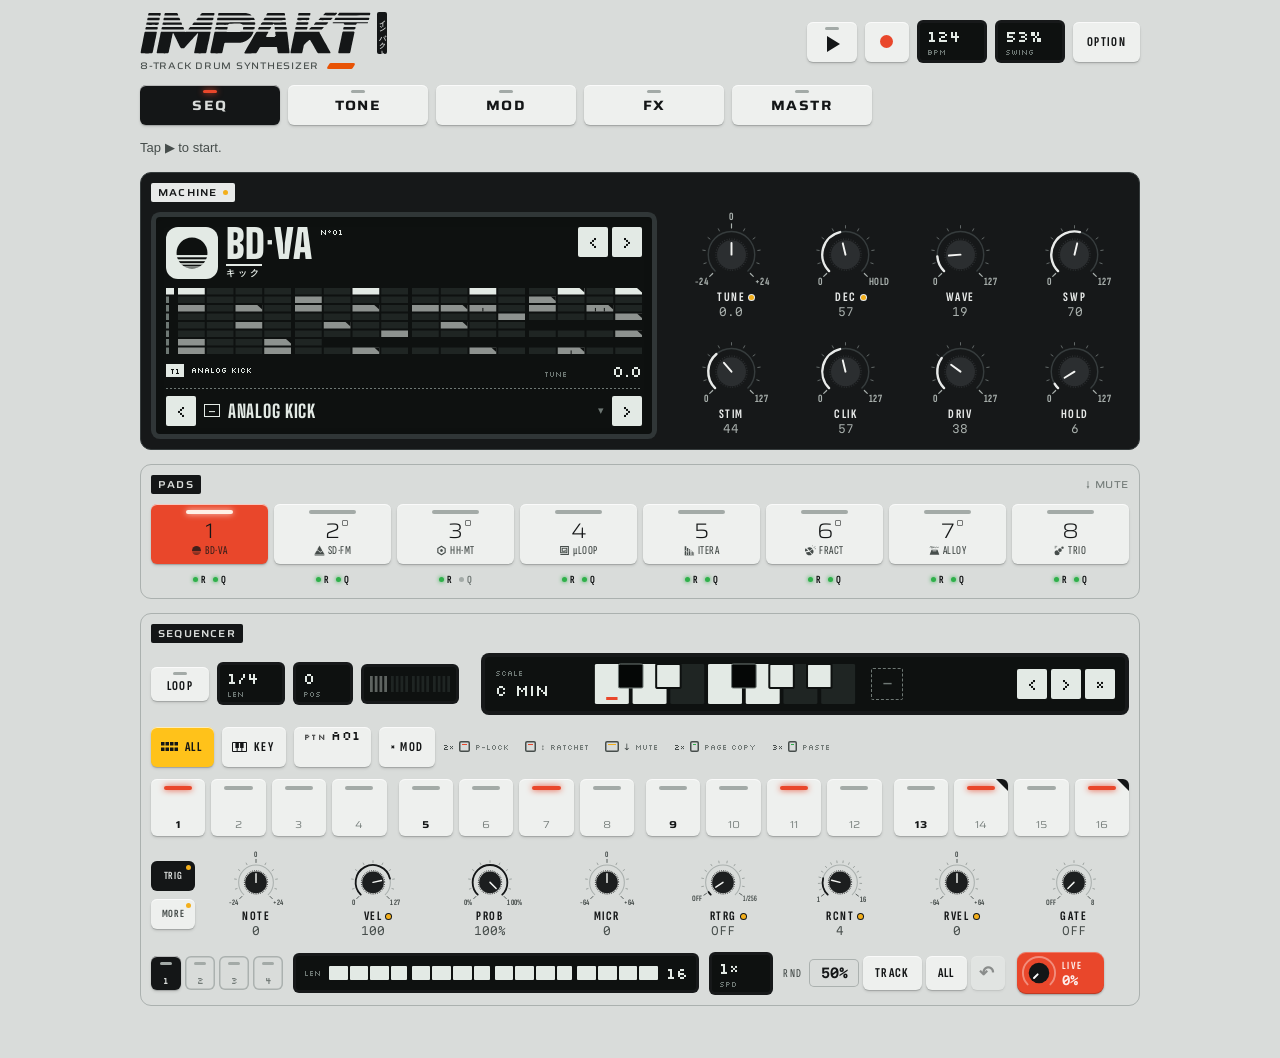
==== commit 8e41eef7: "v88 work in progress: RTUN, one scale of knob sizes, the update panel in the middle RTUN (TRIG > MOR" ====
--- a/plugin/Source/ui/index.html
+++ b/plugin/Source/ui/index.html
@@ -311,7 +311,7 @@
 .mid:focus-visible { outline: 2px solid var(--lcd-ink); outline-offset: 3px; }
 /* the lockup: the mark, white in a black square, set tight against the name; the katakana under a rule */
 .mlogo { flex: none; width: 44px; height: 44px; box-sizing: border-box; padding: 6px; background: var(--lcd-ink); color: var(--lcd); border-radius: 10px; }
-.lg { display: block; width: 100%; height: 100%; }
+svg.lg { display: block; width: 100%; height: 100%; }
 .mword { display: flex; flex-direction: column; align-items: flex-start; gap: 4px; min-width: 0; }
 .mname { font-family: var(--f-display); font-weight: 900; font-size: 33px; line-height: .8; letter-spacing: .01em; white-space: nowrap; }
 .mkana { font-family: var(--f-body); font-weight: 700; font-size: 8.5px; line-height: 1; letter-spacing: .34em; border-top: 2px solid var(--lcd-ink); padding-top: 3px; white-space: nowrap; }
@@ -373,7 +373,12 @@
 .knobs { display: grid; grid-template-columns: repeat(4, minmax(0, 1fr)); gap: 8px 6px; }
 .knob { display: flex; flex-direction: column; align-items: center; gap: 1px; cursor: ns-resize; touch-action: pan-y; padding: 2px 0; border-radius: var(--r); min-width: 0; }
 /* the face: one box per control (dial or switch), so names and values sit on the same lines across a row */
-.knob { --kw: 85px; }
+/* v88: the knobs' sizes, one scale for every page: M the unit (a machine's knobs, the trig row), L a step up (the
+   effects: FX's returns and SEND, the master's pages, OUT), S a step down (TONE's and MOD's modules, eight to a
+   module), XS for a row of eight and more (WEST's fine tuning). Each step about 1.2 times the next; a knob's face (its
+   arc and printed scale) is that wide, its name and value follow it */
+:root { --k-m: 85px; --k-l: calc(var(--k-m) * 1.19); --k-s: calc(var(--k-m) / 1.2); --k-xs: calc(var(--k-m) / 1.4); }
+.knob { --kw: var(--k-m); }
 .knob .face { position: relative; flex: none; width: 100%; max-width: var(--kw); aspect-ratio: 94 / 76; }
 .knob svg { position: absolute; inset: 0; width: 100%; height: 100%; display: block; overflow: visible; touch-action: none; }
 .knob .sw { touch-action: none; }
@@ -851,24 +856,41 @@
 .sq { width: 34px; min-height: 34px; padding: 0; font-size: 18px; }
 .spacer { flex: 1; }
 
-/* updates (v87): OPTION > Updates (a panel like the kits'), the banner at the bottom when a newer IMPAKT is out */
-.optw > .upanel { width: min(460px, calc(100vw - 42px)); }
-.plug .optw > .kpanel.upanel { width: 560px; max-height: none; overflow: visible; }
-.projrow .btn.hasupd::after { content: ''; display: inline-block; width: 6px; height: 6px; border-radius: 50%; background: var(--hot); margin-left: 8px; vertical-align: 2px; }
-.ustat { margin: 2px 0 0; font-family: var(--f-display); font-weight: 800; font-size: 26px; line-height: 1; letter-spacing: .03em; color: var(--lcd-ink); }
-.uline { margin: 0; font-family: var(--f-body); font-size: 13px; line-height: 1.45; color: var(--lcd-ink); opacity: .85; max-width: 60ch; }
-.ubar { height: 6px; background: var(--lcd-lo); border-radius: 1px; overflow: hidden; }
+/* updates (v87; v88: in the middle of the panel, in red, over a veil, so it reads as nothing else): OPTION > Updates,
+   and the banner at the bottom when a newer IMPAKT is out (red too) */
+.uveil { position: fixed; inset: 0; z-index: 70; background: rgba(20,22,23,.42); }
+.uveil[hidden] { display: none; }
+.upanel { position: fixed; left: 50%; top: 50%; transform: translate(-50%, -50%); z-index: 71; box-sizing: border-box;
+  width: min(560px, calc(100vw - 32px)); max-height: calc(100% - 64px); overflow-y: auto; display: flex; flex-direction: column; gap: 12px;
+  padding: 18px 20px 20px; border-radius: 10px; background: var(--led-r); color: #fff;
+  box-shadow: inset 0 1px 0 rgba(255,255,255,.28), inset 0 -1px 0 rgba(0,0,0,.18), 0 0 0 4px rgba(233,71,43,.25), 0 24px 60px rgba(0,0,0,.45); }
+.upanel[hidden] { display: none; }
+.plug .upanel { left: 640px; top: 360px; max-height: 620px; }
+.upanel .phead { display: flex; align-items: center; gap: 10px; font-family: var(--f-px); font-size: 10px; letter-spacing: .04em; color: #fff; }
+.upanel .phead b { font-weight: 400; }
+.upanel .phead span { color: #fff; opacity: .85; }
+.upanel .phead .lb { margin-left: auto; color: #fff; background: none; border: 0; font-size: 22px; line-height: 1; cursor: pointer; padding: 0 2px; }
+.projrow .btn.hasupd::after { content: ''; display: inline-block; width: 6px; height: 6px; border-radius: 50%; background: var(--led-r); margin-left: 8px; vertical-align: 2px; }
+.ustat { margin: 0; font-family: var(--f-display); font-weight: 900; font-size: 34px; line-height: 1; letter-spacing: .02em; color: #fff; }
+.uline { margin: 0; font-family: var(--f-body); font-size: 14px; line-height: 1.45; color: #fff; max-width: 60ch; }
+.ubar { height: 8px; background: rgba(0,0,0,.22); border-radius: 2px; overflow: hidden; }
 .ubar[hidden] { display: none; }
-.ubar i { display: block; height: 100%; width: 0; background: var(--hot); transition: width .15s linear; }
-.unotes { margin: 0; max-height: 190px; overflow-y: auto; padding: 8px 10px; font-family: var(--f-data); font-size: 11px; line-height: 1.55; white-space: pre-wrap; color: var(--lcd-ink); box-shadow: inset 0 0 0 1px var(--lcd-dim); border-radius: 2px; }
+.ubar i { display: block; height: 100%; width: 0; background: #fff; transition: width .15s linear; }
+.unotes { margin: 0; max-height: 200px; overflow-y: auto; padding: 10px 12px; font-family: var(--f-data); font-size: 11.5px; line-height: 1.55; white-space: pre-wrap; color: #fff;
+  background: rgba(0,0,0,.16); border-radius: 4px; }
 .unotes[hidden] { display: none; }
+.upanel .pacts { display: flex; flex-wrap: wrap; gap: 8px; }
+.upanel .pacts .btn { background: none; color: #fff; box-shadow: inset 0 0 0 1.5px rgba(255,255,255,.85); }
+.upanel .pacts .btn.ptog.on { background: rgba(0,0,0,.2); }
 .upanel .pacts a.btn { display: inline-flex; align-items: center; text-decoration: none; }
-.upanel .pacts .btn.go, .updtoast .btn.go { background: var(--hot); color: #141617; box-shadow: none; }
+.upanel .pacts .btn.go, .updtoast .btn.go { background: #fff; color: var(--led-r); box-shadow: none; }
 .updtoast { position: fixed; left: 50%; bottom: max(14px, env(safe-area-inset-bottom, 0px)); transform: translateX(-50%); z-index: 60; display: flex; align-items: center; gap: 8px;
-  max-width: calc(100vw - 32px); box-sizing: border-box; padding: 8px 8px 8px 14px; border-radius: 4px; background: var(--lcd); color: var(--lcd-ink); box-shadow: 0 0 0 4px var(--bezel), 0 14px 30px rgba(0,0,0,.35); }
+  max-width: calc(100vw - 32px); box-sizing: border-box; padding: 8px 8px 8px 14px; border-radius: 6px; background: var(--led-r); color: #fff;
+  box-shadow: inset 0 1px 0 rgba(255,255,255,.28), 0 14px 30px rgba(0,0,0,.35); }
 .updtoast[hidden] { display: none; }
 .updtoast span { font-family: var(--f-px); font-size: 9px; letter-spacing: .02em; white-space: nowrap; overflow: hidden; text-overflow: ellipsis; min-width: 0; margin-right: 4px; }
-.updtoast .btn { min-height: 30px; padding: 0 10px; font-size: 12px; background: none; color: var(--lcd-ink); box-shadow: inset 0 0 0 1px var(--lcd-ink); border-radius: 2px; flex: none; }
+.updtoast .btn { min-height: 30px; padding: 0 10px; font-size: 12px; background: none; color: #fff; box-shadow: inset 0 0 0 1.5px rgba(255,255,255,.85); border-radius: 3px; flex: none; }
+.updtoast .lb { color: #fff; background: none; box-shadow: none; border: 0; font-size: 18px; line-height: 1; padding: 0 6px; cursor: pointer; }
 .updtoast .btn[hidden], .updtoast .lb[hidden] { display: none; }
 /* preset browser: a large LCD under the machine */
 .ppanel { border-radius: 4px; margin: 5px; box-shadow: 0 0 0 5px var(--bezel); padding: 10px; display: flex; flex-direction: column; gap: 9px; }
@@ -1134,9 +1156,9 @@
 .plug .mlogo { width: 46px; height: 46px; padding: 6px; border-radius: 11px; }
 .plug .mname { font-size: 36px; }
 .plug .machmod .knobs { gap: 4px 6px; }
-.plug .machmod .knob { --kw: 85px; }
-.plug .machmod .wmain .knob { --kw: 104px; }
-.plug .machmod .wfine .knob { --kw: 76px; }
+.plug .machmod .knob { --kw: var(--k-m); }
+.plug .machmod .wmain .knob { --kw: var(--k-l); }
+.plug .machmod .wfine .knob { --kw: var(--k-s); }
 .plug .wfine { grid-template-columns: repeat(6, minmax(0, 1fr)); }
 /* v85: the screens with a taller drawing (WEST's page, MANTRA's pads) kept inside the band (216 px) */
 .plug .lcd.west .ovw { height: 76px; }
@@ -1147,18 +1169,27 @@
 .plug .machmod.west { grid-template-columns: 420px minmax(0, 1fr); }
 .plug .machmod.west .wpanel { gap: 4px; align-self: center; min-height: 0; }
 .plug .machmod.west .wtabs { gap: 4px; }
-.plug .machmod.west .wtab { flex-direction: row; height: 26px; gap: 5px; font-size: 10px; }
+.plug .machmod.west .wtab { flex-direction: row; height: 24px; gap: 5px; font-size: 10px; }
 .plug .machmod.west .wtab svg { width: 20px; height: 12px; }
 .plug .machmod.west .wsay, .plug .machmod.west .wlvl { display: none; }
 .plug .machmod.west .wpanel .knob { padding: 1px 0; }
-.plug .machmod.west .wmain { gap: 6px; }
-.plug .machmod.west .wmain .knob { --kw: 72px; max-width: 110px; }
+/* v88: what you reach for spread over the whole width (one column each), the fine tuning under it, its columns as
+   wide as the controls need, the group in the middle when it has fewer than six */
+.plug .machmod.west .wmain { display: grid; grid-template-columns: repeat(var(--wm, 4), minmax(0, 1fr)); justify-items: center; align-items: end; gap: 6px; }
+.plug .machmod.west .wmain .knob { --kw: var(--k-m); width: 100%; max-width: none; }
 .plug .machmod.west .knob.isfd .face { height: 58px; }
-.plug .machmod.west .wfine { grid-template-columns: repeat(var(--wn, 6), minmax(0, 1fr)); gap: 2px 3px; }
-.plug .machmod.west .wfine .knob { --kw: 58px; }
+.plug .machmod.west .wfine { grid-template-columns: repeat(var(--wn, 6), minmax(0, calc(100% / max(6, var(--wn, 6))))); justify-content: center; gap: 2px 0; }
+.plug .machmod.west .wfine .knob { --kw: var(--k-xs); }
+.plug .machmod.west .wfine .knob .scl text { font-size: 14px; }
+/* (a CV's source and its depth in one frame, room above it for the depth's printed centre) */
+.plug .machmod.west .wfine .knob.pairl, .plug .machmod.west .wfine .knob.pairr { padding-top: 6px; margin-right: 0; }
 .plug .machmod.west .wfine .knob .kl { font-size: 10px; letter-spacing: .03em; }
 .plug .machmod.west .wfine .knob .kv { font-size: 9.5px; }
 .plug .machmod.west .knob.isw .sw { top: 4%; bottom: 2%; grid-auto-rows: minmax(0, 1fr); }
+/* (v88: four positions drawn, in the fine row: two by two, the words without their drawings, so each has a line of its own) */
+.plug .machmod.west .wfine .knob.isw .sw.ic.n4 { grid-template-columns: 1fr 1fr; }
+.plug .machmod.west .wfine .knob.isw .sw.ic.n4 b { justify-content: center; padding-left: 0; }
+.plug .machmod.west .wfine .knob.isw .sw.ic.n4 b svg { display: none; }
 .plug .machmod.west .knob .sw b { font-size: 9.5px; letter-spacing: .02em; }
 .plug .machmod.west .knob .sw b svg { width: 12px; height: 7px; margin-right: 2px; }
 .plug .machmod.west .knob .sw.n7 b, .plug .machmod.west .knob .sw.n8 b, .plug .machmod.west .knob .sw.n9 b,
@@ -1216,7 +1247,7 @@
 .plug .seqrow .qz { flex: 0 1 660px; grid-template-columns: auto minmax(0, 1fr) auto auto; grid-template-areas: "name kb fol nav"; padding: 6px 10px; gap: 14px; }
 .plug .seqrow .qhd { width: 84px; }
 .plug .seqrow .kb svg { height: 36px; }
-.plug .knobs.trg .knob { --kw: 84px; }
+.plug .knobs.trg .knob { --kw: var(--k-m); }
 .plug .optw > .kpanel { width: 860px; max-height: 600px; top: calc(100% + 12px); overflow: hidden; }
 .plug .optw > .kpanel .plist { max-height: none; flex: 1 1 auto; min-height: 0; }
 .plug .projrow { top: calc(100% + 12px); }
@@ -1227,19 +1258,23 @@
 .plug .trkhead > .mhd { display: none; }
 .plug #tstrip { margin: 0; min-height: 0; }
 .plug .kpage { gap: 16px; align-items: stretch; }
-.plug #kp-tn { grid-template-columns: 4fr 4fr 3fr 4fr; }
-.plug #kp-md { grid-template-columns: 3fr 3fr 4fr 4fr; }
+/* (v88: TONE's four modules as wide as one another: eight knobs each, the same size) */
+.plug #kp-tn { grid-template-columns: repeat(4, minmax(0, 1fr)); gap: 10px; }
+.plug #kp-md { grid-template-columns: 3fr 3fr 4fr 4fr; gap: 12px; }
 .plug #kp-fx { grid-template-columns: 2fr 8.4fr; }
 .plug #kp-fx > .kret { grid-column: auto; }
 .plug #kp-fx .knobs.kn12 { grid-template-columns: repeat(6, minmax(0, 1fr)); }
 .plug #kp-fx .kret .knobs.kn8 { grid-template-columns: repeat(4, minmax(0, 1fr)); }
 .plug .kstrip .mlab { display: none; }
-.plug .kmod { border: 0; border-radius: 12px; padding: 12px 10px; background: rgba(0,0,0,.04); box-shadow: inset 0 1px 2px rgba(0,0,0,.12), inset 0 0 0 1px rgba(0,0,0,.05);
+.plug .kmod { border: 0; border-radius: 12px; padding: 12px 8px; background: rgba(0,0,0,.04); box-shadow: inset 0 1px 2px rgba(0,0,0,.12), inset 0 0 0 1px rgba(0,0,0,.05);
   display: flex; flex-direction: column; min-height: 0; }
-.plug .kmod > .knobs { flex: 1; align-content: center; gap: 16px 4px; }
-.plug .kmod .knob { --kw: 92px; }
-.plug #kp-fx .kmod .knob { --kw: 84px; }
-.plug .kmod .knobs.kn2 .knob { --kw: 80px; }
+.plug .kmod > .knobs { flex: 1; align-content: center; gap: 16px 2px; }
+.plug .kmod .knob { --kw: var(--k-s); }
+.plug .kmod .knob .kl { font-size: 12px; letter-spacing: .1em; }
+.plug .kmod .knob .kv { font-size: 10.5px; }
+.plug #kp-fx .kmod .knob { --kw: var(--k-l); }
+.plug #kp-fx .kmod .knob .kl { font-size: 13px; letter-spacing: .12em; }
+.plug #kp-fx .kmod .knob .kv { font-size: 11.5px; }
 .plug #kp-fx .knobs.kn4 { grid-template-columns: repeat(2, minmax(0, 1fr)); }
 .plug .knobs.kn2 { grid-template-columns: repeat(2, minmax(0, 1fr)); }
 .plug .kstrip { background: var(--panel); border-radius: 10px; padding: 4px; margin: 0 0 6px; }
@@ -1261,9 +1296,12 @@
   border-right: 1.5px solid var(--ink); pointer-events: none; }
 .plug #gknobs::after { content: attr(data-vidx); position: absolute; left: 14px; bottom: 16px; padding: 4px 5px 3px; border-radius: 2px;
   background: var(--ink); color: var(--panel); font-family: var(--f-px); font-size: 8px; line-height: 1; pointer-events: none; }
-.plug .mstmod .knob { --kw: 100px; }
+.plug .mstmod .knob { --kw: var(--k-l); }
+.plug .mstmod .knob .kv { font-size: 11.5px; }
 .plug .km-out > .knobs { grid-template-columns: minmax(0, 1fr); }
-.plug .km-out .knobs.kn2 .knob { --kw: 112px; }
+.plug .km-out .knobs.kn2 .knob { --kw: var(--k-l); }
+.plug .km-out .knob .kl { font-size: 13px; letter-spacing: .12em; }
+.plug .km-out .knob .kv { font-size: 11.5px; }
 /* the track's cells on its screen: numbered keys, straight to a track */
 .plug .tdots { gap: 4px; }
 .plug .tdots i { width: 24px; height: 20px; display: grid; place-items: center; border-radius: 2px; }
@@ -1310,7 +1348,8 @@
           <button class="btn" id="demo">Demo</button>
           <button class="btn" id="updbtn" aria-expanded="false" aria-controls="upanel" title="Updates: this version, a newer one and its installer">Updates</button>
         </div>
-        <section class="ppanel kpanel upanel" id="upanel" hidden aria-label="Updates">
+        <div class="uveil" id="uveil" hidden></div>
+        <section class="upanel" id="upanel" hidden role="dialog" aria-modal="true" aria-label="Updates">
           <div class="phead"><b>UPDATES</b><span id="usub"></span><button class="lb" id="uclose" aria-label="Close">&#xD7;</button></div>
           <p class="ustat" id="ustat"></p>
           <p class="uline" id="uline" hidden></p>
@@ -1462,7 +1501,8 @@
   </div>
 </div>
 <script>
-const IMPAKT_VERSION = "0.87.0";
+const IMPAKT_VERSION = "0.87.2";
+const MAC_CMD = "rm -rf ~/Library/Audio/Plug-Ins/VST3/IMPAKT.vst3 ~/Library/Audio/Plug-Ins/Components/IMPAKT.component; sudo sh -c 'cd /Library/Audio/Plug-Ins; for f in VST3/IMPAKT.vst3 Components/IMPAKT.component /Applications/IMPAKT.app \"/Library/Application Support/IMPAKT\"; do [ -e \"$f\" ] && xattr -cr \"$f\"; done; for f in VST3/IMPAKT.vst3 Components/IMPAKT.component /Applications/IMPAKT.app; do [ -e \"$f\" ] && codesign --force --deep --sign - \"$f\" 2>/dev/null; done; killall -9 AudioComponentRegistrar 2>/dev/null; true'; auval -v aumu Imp8 Impk > /tmp/impakt-auval.txt 2>&1 && echo \"IMPAKT est pr\u00eat.\" || echo \"L'Audio Unit ne passe pas : le d\u00e9tail est dans /tmp/impakt-auval.txt\"";
 const WASM_B64 = "";
 const WASM_SIMD_B64 = "";
 const CHIM_IDX_B64 = "U0tCMQEAAADHAAAACgAAAARLSUNLBVNOQVJFBENMQVADSEFUBFBFUkMDODA4BENZTUIDVk9YAkZYBExPT1AAAhMAI28AAESsAACaizH7X4UAAAAAAAAAAAAAI4q3PwAAAABkIkc7b7WtPd8eHb9xjKC/xwW9v6sztz+LCbK/rbWWPv8aYb+w0Ts+P7kQP0tJQ0sgMSAoQUZURVJQQVJUWSkvGSYdESY4NBYcOUJFTl9seujmzO/s4Njm/9ry9sny6OXu8/Pu4t/d7Ozl3NvZ2M/gyr/JycnHtLi2r6iHTQAAAAIRAPtFAABErAAAAtskAHotAAAAAAAAX4UAALssdT+70x5CAAAAABa5nL55EQS+HRHxv8LZ9b+cnLk/B/7Gv5VA7D8yCq6/polDPaFlxz5LSUNLIDEgKE5PIEFOR0VMKUAaF1aQoLW0ztLp2+bZ5+rg4darxd/f2enp7fPp8fH1+u/58v/0/fb24dnFv8C6uLe0tbS2tLOvqKOYiXNNHAkAAg0Ae0sAAESsAAC+6TwclEIAAAAAAADZsgAAsI5OP6NpKUIAAAAARPiLvvIczz4xUuq/k08cwB56uT9BA8e/Od/bP7LKxb9H74o95ULUPktJQ0sgMSAoVEFYSSkA2Obo3+j/5/Hu8vLy8Oft8+rh49fi6+/t6+7u7e7u6u3s7e3o6uzu7u7u7u7u7u7u7u3o6Ojd6ujn59+tiVEXAAIPAKrzAABErAAAJVQjuYkQAQAAAAAAbfUAAK0EOz8AAAAAAAAAAAYUyj7hR4I/fjn6v9dp7L8xV7k/KO3Gv0rVRj/qqzU/lRSQPBaZLz9LSUNLIDEgKFRST1BIWSm4qaWhmpKl8Pju8/Ds6+fy7ezr7/z5+Pbt7u75+ffx/vX6///u7v/x///b/PP//////////v/089zX1sm3i11YAAIUAP8xAQBErAAATuoI5Q2rAAAAAAAA9gUCANeLDj8Wgh1CuMXtOOPMwj5lzmk/bQn2vwDxLMDIX7k/QwXHv4/4sj9Ob/8++MkFPcJPLj9LSUNLIDEgKFZST09NIFZST09NKUw6RFRpgpiiopO+09fVvt7i38Hd39Xk5NjZ2Om47PX678T0/uXf+P/9/fr///7//////Pnv8uLZ1qmfi3xRNgcAAhIAtU4AAESsAACrjt7H1VgAAAAAAAADsQIASBkLP+fuR0KTmxQ71SRTvp2Shb4qfuS/8ni6v3uXuT/Z/ca/1tTgP8T46b/0rsg9eEXmPktJQ0sgMSAoV0FURVJGQUxMKQALERwmKzM5PUBCQkJBO0Cy//z++Pnz5O/s7+708fD08PT39vf39/jz8Ozr5t/c29rc3uHh3tfFycezqIAXAAAAAhMAJG8AAESsAABhNIq5n4kAAAAAAADYCQMALIi2PwAAAAD0pUU7mietPd8eHb/N3qC/3Iqwvz/ttT9y8qW/UxOuPRKvBr9irDY+628PP0tJQ0sgMiAoQUZURVJQQVJUWSlKOUAnHjA8RDA2QV1bVll6huTi1fn54+jp/931+OP17+Pw9f707O7a9O7r59jb29PkzcDO0szKr8G9tq2QUgAAAAIRABtTAABErAAA9naiMiI0AAAAAAAAd5MDAGcJoz/hmQNCAAAAACzg2b7jwcY90WcBwNhL7r9ilrk/zv/GvyQHyz9RsI+/t/72O8A9sD5LSUNLIDIgKE5PIEFOR0VMKQAoK53L5ezs4en4+PXx7unj3P//+/fy+fny6fr46//76vru//j8+f/9+/ny8efn6OTl4dvUy7+1n4lkLDQ3KiYAAhEAZAUBAESsAADDq5eN/+sAAAAAAACZxwMAoUpkPwAAAAAAAAAAcmRgP2E1qz3IYeq/pXH+v+kXuD8A7ca/OExWP/15e76qpIA9o3dFP0tJQ0sgMiAoUEFSQURJU0Up6+fi2K+6vLro7cf19+Hf3vn77v/4+vfV6+f27fLy6PX1+vj69vf18ffv+PH09PPx7/Xu6u3w7evo4uHc2trY1wACDQD6lQAARKwAAEOq3IdBgQAAAAAAAJizBABc3lU/JJUpQgAAAADuuIm+KZLQPmLB6b8cy+e/VEu5P4Tzxr/fido/gJImv+Q5lT2M1dY+S0lDSyAyIChUQVhJKVlQXFlT4+n1+/Px9P/87fb79ufY7PPx6vz//Pr2+v36+uHv/P39+Pz6+fn6+/jz8Onx8vPx7MOcjXFwSDMgEwAAAQ8ADscAAESsAAAlLbY7mD4AAAAAAADZNAUAlt8fP/GeKUIAAAAA3wh8Ph8TBj4/tPK/MWT6vz2TuT+jAMe/jk3vP8HXD8Bs9C49JQUkP0tJQ0sgMiAoVFJPUEhZKf/u6uHStcbh6u3t6tLX7e3rze3t5uzt3+3s7e7q7u3v8e/y8PLz8/Hx8e3r6Obj3tjTzci/tq2hlYh4ZFA5HgMAARQATjcAAESsAABCXP1AWhEAAAAAAABxcwUAc1slPyjyS0IAAAAAq9wwvyVeQj6tzea/BW0iwAqOuT/lBMe/Jgq/P8HXD8C7GbQ9ciFqPktJQ0sgMiAoVlJPT00gVlJPT00p/9nb3d7e3dnNqtHb3t/dy9Pf4N7J4OLf3OPj3OXk4ubh5+fl6eDq6ezr7e3t6uvq6ujm39nOvquekXdnUDcbAAACEgCcmgAARKwAALnK3kPp1AAAAAAAAMuEBQC5Qw4/AAAAADviYTsGzAM+6aB7vzrN37/zh7O/J4W4P2mUxb/zMMY+CHalPsuO5z06lRQ/S0lDSyAyIChXQVRFUkZBTEwpAAECAQUECRMhLjhBRkdHRFr//vv5///3//T///P57//7/PL28u7z/fHu7uzl6+vx7ubo7u3j5+DXyrNZQjoyKwABEwAINQAARKwAAKjGQnaqHAAAAAAAALRZBgDy6bk/GNNEQtWpjjrjCEG/7n6nvaHu4b8vvDy/0B+5Pz/uwL+uP50/wdcPwC5E3T05jFU+S0lDSyAzIChBRlRFUlBBUlRZKTI2Oj9ER0tOUFBQTUUxv9jX0cTT6vf149Lw+Pjr3ent8vH/+dzS7/fv8fTo5tTVz8fNzbqzramUgnBmTTcfCAAAAhEAiFAAAESsAACBi+fEm0QAAAAAAABedgYAdgBQPwJJA0IAAAAAUHbIvqjooL5eSva/LYmlv1N9uT861cW/hRvFP3sQmr99aeI8Z9CyPktJQ0sgMyAoTk8gQU5HRUwp4M/g0sK73qDe5uTR6OPm3+b09+nF9f7q1eLi2uzb8fH/9Pzn6dbP6vn59OvDxuXPzNLMxsXDrZeSfVVBJSIiGAABEwB2OAAARKwAAMU+N3JpGAAAAAAAAPm6BgBSydA/AeVEQtWpjjr0QBm/DaJKvw5m6L95wcG+yJi5P6t7xr8x78c/wdcPwIGEnz1ME4c+S0lDSyA0IChBRlRFUlBBUlRZKWdrZV5fWWZuaFprc0ND1t7d1Mbg9v353+T7//zp6vT18dPy9PLr8/Lk8ezu7eHh19HRyr2yqJyPhGxhSTAYAgAAARMAfsIAAESsAADGnSHkaDIAAAAAAABi0wYAIMmhPynGRELNcKY6BLUTv4/YVL+b9Oe/2tGXPpWZuT+PrLu/W/bUP8HXD8Aez6k9QsuOPktJQ0sgNSAoQUZURVJQQVJUWSkrMDY8QUVISUlENETF2NvN7f397P7/+fL7+eH09+H09fDy7O/v7ufd1tPMwLCkkYFqUjIWAAAAAAAAAAAAAAAAAAIMAI6PAABErAAAWymSCFCFAAAAAAAAygUHALDRHEC5nktCAAAAAKkB+z6Rmgy/1Lnjv3tPQ79ifLk/gCDGv8qr6z/p6fS+kfnSPRF1Mz9LSUNLIChESUUgNCnu7f/b5Ofg3O7o5ubn6ubT4tzX4+nX7Or75vXr6uLm3+vq6ujR5+rq5OHg4ODe4d3Y083HwbaiUCUOBQBbKAC/AAIWAGClAABErAAA/4+ck2R+AAAAAAAAGosHADdegz801UxCAAAAAEJxHL7rXwO/OYfkvw63Br85nbk/crjGv1CP7j+JeQfAV2S+PQpI+D5LSUNLIChHSVJMUyBOSUdIVCBPVVQp/+S+1b3HuOPo5499wdjYyNLT09fn59Py7+zu5+vj5drayMrV1eXa3t7f3d3b2tfRy8XAuKmSdzccAAAAAAAAMgACEQCOjwAARKwAAP9HWPfKmQAAAAAAAH4JCAAhZtI/AAAAAAAAAABLPFg+Xci8vsZO7r/7ycq/qjy5P73Uxr81+gU/HzsrP+AeWD2Dlh0/S0lDSyAoR09PRCBHSVJMUyn16uvs7Obc1czp6+Dc5uno9fzu3Ovz8d3m4Mr7//32//jy6O345t7Z9ff46Ozl7fLy+O369fDq27+vlYRzZFORAAEPANMqAABErAAAgLUaF6QWAAAAAAAASKMIAK2PZz8RXIpCAAAAALODcb+52Z+/QfeOv3nxjr+Kop0/l12gv+tUoD/B1w/AnEFLPjynEj5LSUNLIChMSVBHTE9TUyn/1fP79t/z9Njx8drt5ujp4+zZ7uDs4evg6eXo4drZ0sbK0trf4uTk4d7b1tLKwrKpoI6EeXRqZFdKNxsIAAAAAAEPAGAqAABErAAAdoNZTOwLAAAAAAAA7LkIAOLUpD9dQjFCAAAAAKLrWL+YFaa++93Gv5yHH8CRaLk/bwPHv3he0z/B1w/APKcSPrDROz5LSUNLIChQQVJBRElTRSmor7S4ubm4s6iSi6Gs+/Du1Pn//uX4+e719ur8+vf48/b0+fT49fb19fTs8u/t6eDZ08CmmY+JgHZuZl5YRTkYAAISABBWAABErAAAtZnA5kiTAAAAAAAA2MUIAGGNOj8AAAAAAAAAAH7pwb1mpzE+Jb3Yv67Uc780cbg/+5rAv9GMtD7hNc89UTcDPgAAAD9LSUNLIChRVUVFTiBMSVpaWSk1WqTlvsTT0cXa4NfRx9/e2dvcztz9+evY//3U7PPg4eXI1fz59+rS4/nz4ODr3fXp7ezr3ufu0+DdztKpf2chAAETAJgrAQBErAAAMbW5iJU9AAAAAAAAIFkJAPVFAD+qVFxCAAAAAEhia75n0Gi/4JvRv15Fyr8OhLk/zmzGv+mI0z/B1w/AoFwIPtv62z5LSUNLIChST0xMIFdJVEggTUUp8+bByO7u3fP47tf0//70/Pnu++308/Xr4tzc/vHt7frq9/fx6Ovl372SmJqYk42Hf3JkQQAAAAAAAAAAAAAAnAACHQDdMAQARKwAACeKVnercwQAAAAAALWWCQCBnlxA4V9QQgAAAAAFo7k/lTOevwR0x78JXP293Nq3Pw5PgL84h50/LREjP+6BDT4cxmo/S0lDSyBSRVZFUkIgKEdJUkxTIE5JR0hUIE9VVCn/x83Ny7y0zc/Mtc3NuszKysrGyMfIxcLEvL3Gv8e/w8DMxcW1rsTExsi8vr65u8C8tbKyqaCgn5SZenpkTEQjAAIZAB/wAQBErAAAcPinSfmXAQAAAAAAYAoOAItW20AAAAAAAAAAAAfKwT4wwwc/YEWDv9jtlb8NJ6E/PiW0v18BAr9XSak+OYxVPm8GLT9TVE9NUCAxIChHSVJMUyBOSUdIVCBPVVQpzc/T0c7N3d7f18i/xcDY3OLb3t7u4ujn6uTx/uHf4Orq4fb+7f/27uzx7OXw7ufb3cWuore8cEM3FA8IAAAAAAACGQB2lQIARKwAAJEPCDoQAwIAAAAAAFmiDwBgZQ1BAAAAAKQl+zvlzgQ/Tcj7PIC9gr+oQYW/CvmjP+VGtr/moVG/6p/yPoexWj64BzY/U1RPTVAgMiAoR0lSTFMgTklHSFQgT1VUKQAEAAAAAAAAAAAAAAAAABg0N+Dn4Ozm5vP59t3Y9P/26fD07+f7+Ovp4+He4eDT1sHGrZqNaEY7Ih0EBAQEBAQAAhIARVMAAESsAACDBccjQo4AAAAAAABppREAVHioPwAAAADVqQ463GidPd+pCL9dSpi/bGaLvwoKtD+tpam/4I8EvfqrsDxNHEY+mCYOP1NUT01QIChBRlRFUlBBUlRZKQAKEhojKzI8QkhPX9+3yca55uDd8vLy2ef/+c7499Hq69723/Du4t7Z6/Ps5+Xh3uLR4tHP09XbyMq/vru6pYcAAhcAUwUBAESsAACUgpRLBiMBAAAAAACrMxIAHlTMPz2BBUIAAAAACfu2Pslx2jwi/du/4erdvxUHuD+Ejca/LgmVPx8GLz8FJPw9G70rP1NUT01QIChDQU4gWU9VIEhFQVIgTUUpnaGkpqiqrbCxr6+urKX3+fb20/zm9/Xk5+7W6/L29N//9d3++9zs9Ojr7ejs4+zq8Ojs6uTZwK6imHdUMQwAAAACEADrnQAARKwAAO2V24smtwAAAAAAALFWEwCyA6Q/AAAAAAAAAACDQnM+99cqv5xIur8V5c2/ouS1P2eUxb+p+Ag/xewIP9nxHD5+ciE/U1RPTVAgKE5PIEFOR0VMKe/W1dG8xcvMzMvDw+Pi7fHv9d/8//777uPp6NTv7+bl+vf08Pbw/Ofr7vPv6/Hg3uDh4d7n7tbo3bm2tHNpQwABAhQAD2gAAESsAABTZXEpfr8AAAAAAADXDRQABuSLPwAAAAA3v4U64VAIv3+fer80slU/UYx1P/K6bj91RYk/gVUhv0Pl+zzteE4/3xWZPlNOQVJFIDEgKEFGVEVSUEFSVFkpTk1aW1ZQUl5qaVxmYPH/7+j27fLy9/7q8vb17e3x7/L3+e7l7PDq5vDo6N3j2NXCvaagnYZ2cWlcUkUzHg0ADgECGQBVZwAARKwAAEDU5exQZQAAAAAAAFXNFADTzMw/AAAAAAAAAABRa5q/v+aovKsOMD9C+1o/u2lpv2f1Oj8X1+q+1wTOv2S+ND+BhJ89U05BUkUgMSAoR0lSTFMgTklHSFQgT1VUKWpnenVdmqOsrqWfusS2v9jIwtvZ2djs7e/p5fL27/T3+fn5+/z//vv7+fn59Oy/DQAAAAAAAAAAAAAAAAAAAAABAhQAJG8AAESsAABEZDQ3ArUAAAAAAAClMhUAwzyGPwAAAABYxoI65UCZPv1scb8LWOc+KgY8P3bISb+ZbCI/vKkdv9D04D3hJxc/dCopP1NOQVJFIDIgKEFGVEVSUEFSVFkpLzE1ODw/QkZJTFBTfNT/+vb09vT77evx8uzw7PPo6OLu8d7j7eTo6N3W09jP0sCvo5WLjHx7a2pgTjgmGAAAZwECGQCyPgAARKwAACItS1GIZwAAAAAAAKfnFQCgObM/AAAAAAAAAADfZy6/6GO0vuQTIT8Sj1U/+xV5v8xeLD8Pzdy9QluDPhaZLz/BRm8+U05BUkUgMiAoR0lSTFMgTklHSFQgT1VUKYuem6OtsLu2vb/MytLW1d7m4uPm8ub27ur0+fzq8u/9//P19Pj5+vv59vzu9PHy7uzXzse6ppuLdltLNiMKAAABAhkAmZAAAESsAACvVutN0M0AAAAAAAAvTxYAfFytPwAAAAAAAAAAqwmnvqW+2b7h+sU+1LoJP48Bg78kh5o+7+IIv+m6gz6TAhI/UkDCPlNOQVJFIDMgKEdJUkxTIE5JR0hUIE9VVCmLnpassLu2vcPMytbW3ubj4+/y9vTy9v/19Pf/+/f8+Pz8//P99/b4/e706Ojj29XLycO+rm5xYlE+MBYqGgAAAQIXAFlwAABErAAA5zkYOLUMAQAAAAAA/xwXABe30T8AAAAAAAAAAFfZfD7q4o0+KhcIPgQyuT6HQRu/sFVgPvZXBL9JvTg/xmrrPnlOJT9TTkFSRSAoQ0FOIFlPVSBIRUFSIE1FKYOFkpaWkJ2ejIyhpKKGiNnv7dL5utHV8ubw6uvg7ezt8PLt9/f/9fbx+Pb69vb//Pfy8Pbq8uTl2tvPxLelkYEBAg0AaL8AAESsAADKhDbU+SYBAAAAAAC0KRgAFH68Pxwwz0MAAAAA+rGrPB6cl78Ye4a+wclHPSo6kL7WJj6+0l3TP4e1hz5Cy44+SQEJP1NOQVJFIChESUUgNCn018/l5vvd8Pvx/PD/5/ju5e/x//vq5/Ls2OPY4+Ps7ebd6+nk4OHg3d3PysG/wcC7u8G0sq6riGReVCkrOh2gAQIQAF8wAABErAAA3iueLfJAAAAAAAAArVAZADhtXD8AAAAAAAAAAD7vgr/LPZe/KVHhPgAWsT0vF0C/gJHyvZygo73lu2y/jt4VPwUk/D1TTkFSRSAoTElQR0xPU1Mp/Pz8/Pz9/f3+/fz+/P39/P78/Pz9//z9/f39/f/+/f39/f39/f39/Pz8+vjy6+bg2dC/mI2HfHNgRz4xGQsAAAECEAB6YQAARKwAAKCqTrilzwAAAAAAAJ+RGQDOUJc/AAAAAAAAAACqPry+jHlrv42MKT/0OEI//7Myv/vZKz8M2jG/QJ/vPhF1Mz8EG70+U05BUkUgKE5PIEFOR0VMKdjb3unS6u3j0N7g+uzx4O/s/vb1/f7w8//36eLl6u7l4uLc2vPy4eLb0NLt5OLf3dPFycTKrqWShnllTj4vCQABAhAA2VsAAESsAACa9ux+d+IAAAAAAABEYRoAHsthPwAAAAAAAAAAbF+pvecEUD4pYhY/Wj4KPytUu76aTRw/lb6tvg+WeT10Kik/+9sDP1NOQVJFIChQQVJBRElTRSnt5vHl7Ojs9ufq9vHr9uTu8uzn5fHz8PLx6O/w9ff38/H59/j2+fr29/v59v/8/PT37fL35+7i08/HxrWfj3liAQITANoZAABErAAAy3szmNoyAAAAAAAAu0MbAExujz8AAAAAAAAAAM7sib83LYG/FZFIP9Ejij/HCMG+KYpjP/QU1L9kRP+/98BGP5H50j1TTkFSRSAoUVVFRU4gTElaWlkpETRyvsTEwaWz6N7k2eX/9ffp5eHz+PD17Pfm6+n6+O7y6u/x7ezr8evn5+fe3tXRy8i9tq6mmJGIdWJRPCQQAAEBFACgKwAARKwAABxakNfjLwAAAAAAAJV2GwDkzF0/AAAAAAAAAAArTvK+ZVZLv2jyRD9fAnQ/K5irvWWohD8ASAQ/wdcPwFAuRD9xGKs+U05BUkUgKFJPTEwgV0lUSCBNRSm2wMHWzrnNxMzN//Lv7+/i7O3n8fDy8ePv7vTw6+zv7fHx8e7s5urt6+ft5+Xm3uXb0czCuKeknJuYlI6Eck0RAQIOAMEdAABErAAAUrYblupGAAAAAAAAeKYbADN/Kj8AAAAAAAAAAPbFfb+VmpG/cXA+PwFNGj+w2iw+VAYPP5xDDz/xezo+AQk/P6BcCD5TTkFSRSAoVFJPUEhZKez87f/199zo2ur4+vn08+z/7/f28vP++fD08f3x6Pn2+e/19vP78vDo8Ozm1+vh3+XY187IuLibk3xpZldHPCIBAhMAzT0AAESsAACGJAcM31AAAAAAAABi7RsAK6wwPwAAAAAAAAAAyJ2BvxT6gb/ucUQ/BAFLP5+wgj0KuEI/GuQkP5qEpb+pm0E/UTcDPlNOQVJFIChWUk9PTSBWUk9PTSn84/j65+3Wr/7/+fju//b++fz5//j7+Pb3+Pr8+ffz9fby8Ozo5eDZ1c7GwLeupJmMf3FjTz4tHhAJAQAAAAAAAQIRAKATAQBErAAAB0ULg2IUAgAAAAAAQT4cAIqgvj8AAAAAAAAAADrjbj8u1qK/mH3fPZlhuz7FYO++e+6hPhj0XL3vDF4/KSDhPvKcSj9TTkFSRSAoV0FURVJGQUxMKf//+eb3//f2/Pv18vLz8vPy8+/n6O3s4eLe1tTX4uLUzcfPwry2vbitqa2zpbCqqrGnqqecm46OiX94cWNYRvEBARUAoBwAAESsAADFVQ/3NyUAAAAAAACjUh4AeAd0PwAAAAAAAAAAUaiFv4u3lL/oi5k/FvyRP0GZgL9TsZs/lp4jv8HXD8B6V2Q/y47nPVNOQVJFIEFDQ0VOVCAxIChUQVhJKf3y5ej78fDv8Pj17/P8/e/z7/r78/f8+/j2/vz+9Pr8/f39///+/v/7//v+//z18ebZ3M3Btq+Yjol6Y1M9IBEBAhoAOKwAAESsAAC1nMB33k8BAAAAAADadx4AtJ66PwAAAAAAAAAAH5xfPtASX7/0e1m6R15UPowkyL63mP89XX+hvhlsOj+rrb8+198eP1NOQVJFIEFDQ0VOVCAxIChXQVRFUkZBTEwpz7zCycnGvKaPmJySgvf4+fn//Pr5+PTx7uzx6Ofv5ufc1sPCyMi3w7GtsK2pr66sp6mrsLKwpJ2Zj4d8dG1eLwECFQCPLgAARKwAAFGYoNHUggAAAAAAALjHHwAFTho/AAAAAAAAAAA3ig6/k8sOO7M6Wz9Vao0/Dco/vzlCeD8GOh+/hPnZvjueUz+Q8JM+U05BUkUgQUNDRU5UIDIgKFRBWEkp+uTX0//X2ej4+fn29urp7Ozq5+309uz48/L19vb39fbz9fb39vf29/b39/X29fj39/b49PT16ObTw7atqImLlwECGgB0IgAARKwAAI2mGzmfOgAAAAAAAIxKIACYlxFAAAAAAAAAAAD+2Jm/EU6Ov/sXWj/UG48/XIFwviz4gT9K1KC+DGi0v+hUUj8ez6k9U05BUkUgQUNDRU5UIDIgKFdBVEVSRkFMTClrLk258u7R7f/75MrD/PjMvdr088i49M7e3bzuxurT4N7g2dvP1dLPy9LDvc26vq2nnomFbHFhXl5WXV9XU1FVAQIaAIoyAABErAAA9zM5G3BoAAAAAAAAK4UgAEQ5Sj8AAAAAAAAAACQUar88cYG/qjs0P9/lhj+iR3O9CxxcP3Enwj6PZBO/X5o4P9nxHD5TTkFSRSBBQ0NFTlQgMyAoV0FURVJGQUxMKYt5b192hI2OqM7+9v//7en/6un+/+X/7uvx/fP66PPw6+ng6OTc4tzY4djg1tnS1dTS1NLSbmx0a2lhY1BGNBkBAh4AGlAAAESsAAAHCoP4IJEAAAAAAACb7SAA590AQAAAAAAAAAAADVdHvpOrnL7GPb0+IjfiPl79g79D8oI+GOEZv4jLIL0/uRA/xmrrPlNOQVJFIEFDQ0VOVCAoR0lSTFMgTklHSFQgT1VUKfHlzdTQ19jF6ufk79ri1+no68jp7eTp2OPd6Ojm5PT88f/z8PPt9Pn18ffz8vbu8ufm6uXS3NbJyjcAfndiVEQBAhcAGk8AAESsAAD6txphuVgAAAAAAAC7fiEA07EBQAAAAAAAAAAAHMVBv6iqJb96i+4+sEUjPilgZr/sc/0+0G0lOmHZIL81cRg/6mZQPlNOQVJFIEFDQ0VOVCAoTk8gQU5HRUwp5O/U4/bx+9vwwfz7+fj79fz//vn3/Pj9/Pr8/Pr7+Pz6+vn28+/q5uTf2NLJxLmyppqOf25dSzcbCAAAAAACfAICEwAkbwAARKwAAFOMOB5s4gAAAAAAAHTXIQAt7o4/AAAAAAAAAACxEii+5Hhzvp078j4b10s/U0bWPqM+Iz9X6DS/fOfPPtwDGz+8IvM+Q0xBUCAxIChBRlRFUlBBUlRZKcjNy667rLaxrszUyeDs6fnt4v/18PXo6Obp5N3y+vz6+ffx8vPu7/j08fTs6/To7ubY19LMw7ionoODcWtVSzsCAhMA/HoAAESsAAC3qzUXiMkAAAAAAADguSIAVejIPwAAAAAAAAAAdnlYvjhvn7/v9Sw+5s3cPvY3LL8HYaY+bfoxvzOihr4KSPg+KSDhPkNMQVAgMSAoR09PRCBHSVJMUyn/5v7Z8trX8fbg9OPi7NrbvtnTy8TU+fTn3tK86O/v8O7o7/Dk7uvw5+vt5+Li3NXTzcq8p5+Oe2xXQiYrAAAAAgIRACo2AQBErAAAFSsJ8/EgAgAAAAAAaIMjADFGlj8AAAAAAAAAAAH39j3RQ5C/0047P/y3Kj9s5V2/FrtTPxRFab+x710/rr89P+ZLEz9DTEFQIDEgKE5PIEFOR0VMKfDW5/D75vfg8O7w4vLr7/Xv7/Hb2vXw8e/m3/T/8vX69/jx6eDUzcm+xL21r6efnJmUkIuMf3dqY1lNPS0lDQACAhUAsN8AAESsAAAqO7hkcvwAAAAAAABZpCUAe9LmPwAAAAAAAAAA7TwMv7nZn78JJUU/WhY6P426974RCUQ/B6QHv7LmPT+jd0U/N4OWPkNMQVAgMSAoUk9MTCBXSVRIIE1FKf/y+vX8+/nz+/r6+Ozp8evbudPW+/fk09nfyfv27tn88NPQ18zMxsPNxrapmJSFeGhhTT0nDgAAAAAAAAAAAAACAhMAPi8AAESsAAA86VXSBnYAAAAAAADLoCYA4Q2/PwAAAAAAAAAAKikQv8dnKL1RdEQ/JedfP5U0dL8E4nc/bcrsvptB4T785EI/6V2RPkNMQVAgMiAoQUZURVJQQVJUWSkAv9zw/+n159vY5OHu49nSy8njx9bNw8a4uar18+zd49TP1b/v4N3Q+Oj37Pfs4ufb6tvZ0s28sq+jlo51c2lpAgITAAivAABErAAA6ZrNm605AQAAAAAA0RYnAEb4sz8AAAAAAAAAAOdZCD44b5+/wh+JvXhlyz7vOhU/h94iPkibgr+36z8/DmO1Po7eFT9DTEFQIDIgKEdPT0QgR0lSTFMp/+j/7evL4PH09Ojh5+zq28zPy8Tp8O/l5t7W7+3t7ujr7ebr7O3s6/Hq6Ojq5t/n393Z2NfTzsuxp5RrTi4UAAICEQDw0gAARKwAAFe3IPYOIgEAAAAAAH5QKACsvHA/AAAAAAAAAABUm1A+oxFnvwWpjj7KmGI96qZtv+1Vpbxqf0e/qHwaP/a3Bz/cAxs/Q0xBUCAyIChOTyBBTkdFTCnx1+Xu+d315fjl7+fz9fTz//b67Ozq9/3z9PXw8fP8/Pn5/fr74+Ld4tXW0NLKycy7vrC9r6iokYNsAAAAAABiAgIVAMyVAABErAAAhimSJU/fAAAAAAAAjHIpAA6NtT8AAAAAAAAAAIaYu7652Z+/fYFDPxSyMD9ejgq/0iVAP1tP1L7fIDE/VVJAP6utvz5DTEFQIDIgKFJPTEwgV0lUSCBNRSn/9/v7/Pr8+fz9+vn88O717eC+1937+evb1Ovf0v3r9eL89+Le7N/h3OTU9NfEy7mqopWGdWtdQjsZCQAAAACuAgITAOFUAABErAAAtgYCtKJ+AAAAAAAA21EqAOHR4T8AAAAAAAAAAAapFr+IdTE97PTUPtsiqj7spIC/GAsNPznDDr+NkYw+5ksTP5o4jD5DTEFQIDMgKEFGVEVSUEFSVFkpAMjo+v/k87Xk6Nj04d2v09Hi29bV07i9rfz38efa19Tt9PXb+vL39Pjx6Ork3t/Qvq+om4+RfXloZVhELxMAAAICEwC0XwAARKwAAEkiDUuPgQAAAAAAAH3QKgB/FnNAAAAAAAAAAACe1SK/mk8Gv/IdOT//93Q/quCAv+cLYT93Yhm/i7klPwYtOz+stn4+Q0xBUCAzIChHT09EIEdJUkxTKcCzxb3AycXB2NnCy9zY0tPXzdjb1L+/ueP7+Ofz8PXr8+nz9//z9PD19uje1snCu7GmkpB5b1ZAJwsAAAAAAAACAhEAJGcAAESsAAAPUaIDUWcAAAAAAAAMUisApwshQLtcc0QAAAAANiFFvlr+1758UF69YFO2v1lsSb+Cp7m/vDOBP+8MXj9diLo+bf3tPkNMQVAgMyAoTk8gQU5HRUwp3dTk8/Lj7urX3t7e1ef4+fL49+7x+O/9/N/z//j66tn1/Prx8vrw+fHw39jExMO/sbK0tKSjoJ6Sjn2Ae3xoRQICEwDFbgAARKwAACr4FyCSnAAAAAAAAF25KwC5FlNAAAAAAAAAAAAjtxu/gDLtvbY9WD9+E4o/zkpCvwFDdT9UIQi/Dd7KPkDCTz/97YE+Q0xBUCA0IChBRlRFUlBBUlRZKQATUme448+p3tXO4+Ly4PDr4PD28fD16+3t5Ojz7frr/+/67urz7uvk5+Df287Gt6mglY6BdGVXSwAAAAAAAAACAhMAtF8AAESsAABV3gCcKpkAAAAAAADvVSwAIM/cPwAAAAAAAAAA37cmv6D/A7+LOFE/4eqEPyweP75vFXg/up0XvyFBIz/ynEo/D2x0PkNMQVAgNCAoR09PRCBHSVJMUynD28Xh39Opo7mvwubs7NnQx8Xnz9CYgbS5//H59ufv8vPj7/ju7+Xq7urf3NXNxLSvqKeMdmlSQSEOAAAAAACaAgIMAFO/AABErAAAu7fw+LMIAQAAAAAAGe8sAIn9CEAAAAAAAAAAAAfrv72Y/Zy/13/4Po25ST4WoDS+aYvpPm4RK7+Op6e9198eP1RJAT9DTEFQIChESUUgNCnh2eve7/n/7fX8+fr08ubWytXi9/Xo4vD2zdC+8O7Lzs+8wLKupaKSkYSSjpuTmZOem5uXmJSDcmtjQQQIMAAAAgIPAEMtAABErAAAceytInxhAAAAAAAAzPctAADdHz8AAAAAAAAAAFxaO7+VPpm8CiwwPwnZUj+LpoS/iRY/PywGD7/6Zfi/uAc2P9bWXz5DTEFQIChMSVBHTE9TUykAXL381f/++Pj85Nvv6+Po1e7K4Nrf5eDi0szc0/T56+3k59H87+vk/fn1+fjw9vH27uvp4dnEwqqiimhbQCYHAgESAGe9AABErAAAhmXxT0llAAAAAAAASFkuADzMcj8AAAAAAAAAANzZFr/wCsu++mjwPqlBfT40azO/OhwkvnQ43r7B1w/AiLoZP/OliT5DTEFQIChRVUVFTiBMSVpaWSkAOqWjipCVdYyXpaW4wsja6tSwkXePkY95//n68Pf08YLi4vPup+Tm3dPMxryxpZqJfWdPNyAAAAAAAAAAAAAAAgINAK4zAABErAAAyBiCivpCAAAAAAAAkb4uAH1HuD8TBwtCAAAAAJEGVb9z3Cm+IL+KvgfA9j4jZrA/DJBiPnbC1T8uNoY+mjiMPpxBSz5DTEFQIChTRUNSRVQpq6ypqaarp6usqayqqrC1ssbq+/Lk2tLax72/vbC4u8C1uLy1+//bx8C2u7rVvKuwoH53dXBrZl9YUUlBNysiFQICCwCtiwAARKwAAMkdqB3nAAEAAAAAAIsBLwAQZzQ/AAAAAAAAAABuWui++Dy8vUr9Gj9bbG0/Pl8Xv41eOT9xMOq+WcQIPm8GLT8Yq60+Q0xBUCAoVEFYSSn14PX0+O/y9Pjs7/f79fDx8fHp6+3x6vT8/fz79PP9/Pr8///6/f33+Pf59uPi4NTFsaufkX1rZ1hOUlFDNBqeAgINABBdAABErAAAEWsj4pfOAAAAAAAAcgIwAB2UHj8AAAAAAAAAANDXlb4onJ6/Oic1P6wtUj8TloS/BGpTPyTYNr+Jvx0/s+M5P++KzD5DTEFQIChUUk9QSFkp/fbt4+z31/Do8PbX2ufx7v319u/j68/a+fn4//Hz8PTx/vT3/Pn49/f28/Lu7ubf1s3KxK+po5qOfmNSOB8JAAICEgD3NQAARKwAADllAQLzlwAAAAAAAAnRMAA4nJA/AAAAAAAAAAAJ6QG//22dPvBIOT8chnQ/m10Lvx+dWj/S1w6/88IzP1p2PD97YKM+Q0xBUCAoVlJPT00gVlJPT00pwaCpu761trPC1brZ19fX5M/Cys3c0+TKvsnN5fb0+Ovn/+PT0t3f9d7i2NHE1Pz+/fXk0dDi2M/Mv6qiopCAdQICFgB+nQIARKwAADoEtTplSQQAAAAAAPxoMQDBtu8/AAAAAAAAAABw6ng/mP2cv6r3pj5DPyc/yP+ovRvbAj/nnoe/RKpCP/GTCz9Awk8/Q0xBUCBESVNUT1JURUQgKERJRSA0KePQ3O3w2evw7/Hw6+HUxdv/9eHf7eDL0u3fys/Qy83MzMXLyMjJ0c3MzczS19XQ0dDTzsvPxcG6t6CFUkAqDwACAhgAeGkAAESsAAAAmLtMe+sAAAAAAABhsjUAJaGjPwAAAAAAAAAAiXGUPi6Mir+deMc9ZaH5vcajTD2cbES+bUKNvzVkPj+Cjd4+IOEnP0NMQVAgVEFQRVNUT1AgKE5PIEFOR0VMKbyeoauy+P/5+/v27Nfs6tvi3trFzbuyqJmM/Pbl28a09eLf3t7W1szK09Xb69jh2dXa2N7c3tTZ2c/V0tDQyrwCAhIAnoMAAESsAABlOL4SeeEAAAAAAADcnTYAmXZvPwAAAAAAAAAAV2GQv1uhAj0/mCg/k0xOP7/LCb97xzk/uMezvtr/Wb1p4jA/V2S+PVNOQVAgKFZST09NIFZST09NKf/g4ODd8ezi2uPR3df75NPr3cjYydnfy9Pj2MnezN7//cTK/+vR7drJyrzAvr97eX16b3tsYl1YS0tCNycdEgADAhIAdBsAAESsAAAuu3p3TDQAAAAAAABVfzcAd6CtQAAAAAAAAAAAnqyKv81yiL9IOLI/f/1KP3G0ML/OI6c/9BTUv0ARmL2vyHw/9K7IPUhBVCAxIChBRlRFUlBBUlRZKQAHAgwHPk//+Oz8++7/2u34+PTp9+/2+fj08/b68frs8Pv18Ozu6e7l6N7g49fZ1tK3v7etn5CGfGpaTDkxIxADAhcAAj4AAESsAAB3nmZO1zIAAAAAAAChszcAAVKIQAAAAAAAAAAAuZ3uv1roAL+HXrI/KlVGPzaMg7//dKc/D0zAv3VJ878DEn4/fWniPEhBVCAxIChHSVJMUyBOSUdIVCBPVVQpkJKSn52Ona61rrqsv8jLys7Q1N/h4t/r7+759P7+//r39PDr4djIqQAAAAAAAAAAAAAAAAAAAAAAAAAAAAAAAAMCFADZJAAARKwAAOLI90GiJAAAAAAAAHjmNwAXVJpAAAAAAAAAAADOYsy/ikiSv7yQrT9mJUg/Qp+Ev7Avpz9ImCm+GKX5vwg2ej9s9C49SEFUIDEgKFJPTEwgV0lUSCBNRSkA//z//P349/n3+fT4+PT35PD06+7r5+nr4+Tg2tzU09DLycO8urGuqJ6Vh3ZTAAAAAAAAAAAAAAABAAAAAAABAwISAI83AABErAAArb7csl4uAAAAAAAAGgs4AN7qakEAAAAAAAAAAM+q4r/wYWK/C363P7aDmD9HHRq/RBilPzJ/wb8VZpY+Vlt/P/jJBT1IQVQgMiAoQUZURVJQQVJUWSnezMvFzcXSmtLLurbBstbt/+Xp4ezg4u7w8unk29DZyNG/uKeam4N2BgAAAAAAAAAAAAAAAAAAAAAAAAAAAAAAAwIUAK8rAABErAAAewTaJPo1AAAAAAAAeDk4AF5SkEAAAAAAAAAAAJaThL8u1qK/vkGtPzd8QT9EoYS/2y2nP/rQEr8MD/C/tOx4P2jZ8T1IQVQgMiAoUk9MTCBXSVRIIE1FKf/47d3r9fnx9/T16PL09vDw8O/s7PLm7+Tp6Obf5d7d3NnW0c/Nyc2/v7y3ta+oo52RioBtXCgABQUFAAUABQADARUAehsAAESsAABMIbTUBh4AAAAAAABybzgAW7arQAAAAAAAAAAAgat1v/Isfr8GK54/p2V+P4pWeb9M+KU/9BTUv8HXD8BwD2w/7oENPkhBVCAoQ0FOIFlPVSBIRUFSIE1FKQCauuXq/O3N1dr33fXx4+bz7/b59fjq7frw5/716PP1//bw8fbr8+7n7u/o6fLi5evZyM7CyrKlm4mCaVxDOyUDAgsA5x8AAESsAAB+V2ZDl0cAAAAAAAB4jTgA9BIWQAAAAAAAAAAAAmsEvz01f78wI50/lZpjPzDEJL8mgaM/Cv+zvh/wg7x1M2g/hqibPkhBVCAoRElFIDQp8rvUwM3E3fbt0N3j3e/26+L//u/45/bn9fLl/OPo9e3r7PDy6eXm6+zg6Nra087Lw7ukm5GHgHliWlJUTUM+7AMCDgDCBwAARKwAAHqOsUhAFwAAAAAAAA/VOAABKDxAAAAAAAAAAACRgr+/8pqPv9/2oT/mBkE/JOgyvyP+pD/0FNS/H28UP740cT/gHlg9SEFUIChMSVBHTE9TUykAzMz0//T0///0///////////////////////////////////////////////////////////09PT05eXMzMzMAwIOAHkvAABErAAAdcUj4EQ/AAAAAAAAT+w4AJRMbEAAAAAAAAAAALgOcL9mEpW/LfGIP2Kk6D41YXq/IXiaPzZ9Gr5Lktk92OhdP4vMFz5IQVQgKE5PIEFOR0VMKezo9PPV8vPl7fn2+//y7fD49/H5/fH17/fx8vXy+PDy7+js8vHo6Ojs4d/b0NLIvLmwpZWKdHQUDAMAAAAAAAADAQoA0koAAESsAAD5fsqh5UQAAAAAAACTKzkAplrsPwAAAAAAAAAAeuKSv6nkX7+p+K8/tK2UP9Zy5rs3zJ0/oXXfvsHXD8Bbf3s/uxm0PUhBVCAoVEFYSSn3yPni/+v+3+n8+/TW9OX//Pj7//P2//rw+/Hr9vPz6/Ds5ePl4OTP0b65sp+lf3VfU1NQTldQTFZLSUlANSYWAwIPAHhiAABErAAAVtnRWKF1AAAAAAAAeHA5AIfB8T8AAAAAAAAAAC81Xr8RTo6/Qa2KP8I3Cj/IIYS/rfCdP8bBpL59yYC/LDJfP8VhLD5IQVQgKFdBVEVSRkFMTCkAbaXT7frb1tLm/cLT4NH75db4/+jC+Pzo++bv8uv07fDf5Ozi2ejP0MjIwqmnlYZ5mp1INzAAAAAAAAAAAAAAAwIXAPNSAABErAAA2LBqbe2GAAAAAAAAGeY5AAQAl0AAAAAAAAAAADFW9r7Ze0C/ZJulP3eFbj+0foS/2BqmPx1gz742PJY+En5yPyPzpT5PUEVOIEhBVCAxIChBRlRFUlBBUlRZKQAZS2G27trMzunh7ez35uPb7+H0/Oz5//by8fb05fH16vvt8u7t6uzq2djd1MTFvri0taakmpKAeWpfUQAAAAADAhcAkjcAAESsAAD+ynz9zZ0AAAAAAAAGbToAypG2QAAAAAAAAAAA6+sevoC/Fr9Rdpo/RdgRPyyfhL+bT6c/0gzUvu5llj7OoGU/Y7X1Pk9QRU4gSEFUIDIgKEFGVEVSUEFSVFkptJuQhXZrk4F1mKeFmnOv6/z79P768f/i8Pn89fj6+/n8+/r4++/29/n38/P59Pb08vj29vj29vj18/H38fXx7wQCEwAaNwAARKwAAEYyREFaYwAAAAAAANMKOwACzrRAAAAAAJ732DrzADe/RyM0PseZGz+Rz/E+26Nuv2nFVT+Sirm+0ldBP8JPLj8k/GQ+UEVSQyAxIChBRlRFUlBBUlRZKQAWFh5FUTFWTlteYmpwg3GFipOlpbO1ucrGzdDk5+bz5/Ds8fj08/b29vTz//f2+vLz7Ofk6dbWxrCKAAAAAAAEAg4ACTcBAESsAABLYsglLW8BAAAAAAAtbjsA55CgQAAAAAAAAAAAHfV8PoTXhb85iyo+EXC9vKrjTr5i6rW9dpCfvsU1Rj9jtfU+zZcmP1BFUkMgMSAoRElFIDQp/+H42/vl8u3m8PPr9e3n9vT78ePw7eju4d7i3eTZ09TZ09XMy8rLxM/JxsfJzMfIs6ixf35wd2VcaFFJWE01QgQCDwBAOAMARKwAAIBoUmxZMQQAAAAAAFrdPAB4w6s/x5sQRAAAAADPJbk/PxkqPwVsob1o43W/noNUvkmojL+k/XA/K09QP2fQsj51M2g/UEVSQyAxIChTRUNSRVQpnG1tfISYgqKTjImmmaOgrqOlr7fDwby/y8fX1tbo6trm7vPw6Pnx6f/59e/w7vLp5+Tk29fQ0MG8urSinIh6aQQCEwDkDQAARKwAAB1dZrisHQAAAAAAALMOQQC70TBAAAAAAAAAAADdbYm/TPihv3YnXD7hf5Q+aJ/+vrPpzD30FNS/ayA0v1lt/T4uRN09UEVSQyAyIChBRlRFUlBBUlRZKf/9+PPv6evcu9jg5tTUr+fv4Njd79Pk4+nl5ezW5c/pz+Lk5dvh4ePb2Njc28nVxs/RyszLvrrEtbWlo5iZju4EAg4A3SAAAESsAADvJEoO5EMAAAAAAABfLEEAGBb0PwAAAAAAAAAA0RVav6UKib9DTg8+VpQZPvDm0zxN11S9J4SqvaRdDT9t/e0+Yqw2PlBFUkMgMiAoRElFIDQpv8nR3Ovy6O788v/2+fjz+vf69/fu+ert5unn3d7R1MjOxcDDwsPAtq+pnaeln6Kjn6ajmZuSlZWVjH58eGVgRQQCDwCcMwAARKwAAOq0EWn4nAAAAAAAAENwQQAauh8/AAAAAAAAAABy7Yi+fJecvyOyUj9AdVI/R/JRv1J9dz8ORY6/YxwdP0XmSz8zaNk+UEVSQyAyIChTRUNSRVQp9vv5+Pbl8//t8fj46/Xr+ff1+ff/9PH09P/4+ff0+Pby//L18/H19+3y7evm4+HW1+bx8e7o29rKs9n4+OnXAAQCDgAxIAAARKwAAJDnALrRRwAAAAAAADsNQgCKygdAAAAAAAAAAADEZFi/O4ZXvxRg+j7uAeU+1OUgviuZKT+EYAq/qbOXvSopID//9kA+UEVSQyAzIChESUUgNCmUh4WEhZCXgnmLjodxpb6pttnU8eXy6P7/5uTk793b29vRx87C1dPHy8fGu7a3v7m5taimmZmcl5OPhnRzZV1DBAIPALjOAABErAAAkI/cV/cIAQAAAAAADFVCADvXsj8LMXJCAAAAAAg5oj6pRoW/Bm83vhWQSr8XY54+M6J1v1+pWT8kIS4/hqibPsdzKj9QRVJDIDMgKFNFQ1JFVCn79vLt7fbs9fTv+PT2+fX39fb08fr3+Pb29fX5+Pf39/n5+Pj4+Pn39/b19fP//Pb19vT06tvZ17OsoIN6XkZDBAIRAIAVAABErAAASIv279UcAAAAAAAAA15DANAvS0AAAAAAAAAAAJklqL+52Z+/ocoAvgiOkr+o7RS/f92kv/QU1L9YMEu/1M2gPuQ5lT1QRVJDIChHT09EIEdJUkxTKf/KwbG57vj468jc2sjs7dbY0+Tg2t/i2NvX2dbX1tjP0s/PysjEw8G5uLazr6uno5uTjYV5cmhaRzUpCAQAAAAEAg8ASUIAAESsAADOVXcbUqIAAAAAAADYekMAoU+/PwAAAAAAAAAARfOMvs6n4z4siRc+lhxVPmYN9b6mzH0+9elJP1Np1D68IvM+PrDRPlBFUkMgKFBBUkFESVNFKdTNzMvY2cHNs9rT09XE4d7b6+G9v9jW7ersy/bm8fT2+Pf19Pb69vr29/j8/v3//P39+fz6+/vs9u/v39THr3kEARIANEQAAESsAACeHLmb3yQAAAAAAAAqHUQAw0FvP3B2z0MAAAAA4BgEv1Tair9m6A6/FSIiwJxKhL9/Vsa/7t31P8HXD8Cstn4+LTuePlBFUkMgKFFVRUVOIExJWlpZKUBSx+Xs7evb3/f///bj+vro9vb2+fP09fLz8PHu7uzq6efn5ePh393b2dbT0MzIw765sqqjmpCFeW1eTj0qFgAEAQsAiSAAAESsAAClz8KwIBIAAAAAAAAJQkQAeI2gPwAAAAAAAAAA3DFdv1/Q/z0VVva++g8bwFFVL7+54Ma/iRhSv8HXD8ClgIQ+E4cxPlBFUkMgKFRBWEkpAKykoJmSpry0jK++v62Sc3zYxrebn8i2uLm+rrTnpLHB5Nvf5+fr7+/09/r9/v////////79/Pv59/Xy5axrIQQCFQAmiQEARKwAAITa0BcHpgEAAAAAAClURACAQzpAg8i/Q170JDveEVE+X0N0vw6B470aBDm+JikFvl7N9b78I5g/TmIKPiPzpT4wTRw/UklNIChDQU4gWU9VIEhFQVIgTUUpFwACBQANCAULAAATHHP9/P/89f34+PP68/L07tzh3drTyMiyraqYkoiWqKCvrq2lpKCQk49+c2RYRD8iDQIAAAQCDgAyeAAARKwAAG+i8JF9jgAAAAAAADD6RQAofj9AAAAAAAAAAADrsMS+KT+avy/Jgz6Y6oE+pJhFv9jdoT4tb629BMcDP/vbAz8OY7U+UklNIChOTyBBTkdFTCnv6ejp9u/p6u7u8e/79/X88ff48vfz9fby/P/q8+nt9PDp7Ovm3vf8/fDo39HKy8vCs7Gnm4x9clhMLAwAAAAABAIPAPEZAABErAAA/cpL0shLAAAAAAAArYhGALNrxj8AAAAA8pr/Oi4Kar8jigg91TimPyeiiD+xIoG/8DaiP/QU1L9aNSE+uRB1PygXIj5TSEFLRVIgMSAoVEFYSSkAAQgnAwBJJhkSQ2NeWnxAeoWUnJadq6qyubzA0M/a2tbj2+Ty7ff19/33+/z9+//9//r6/Pv17OPZ1MvHxaiOBAIPAL4SAABErAAABPH0MroUAAAAAAAAddRGADqVfUEAAAAAAAAAAF+7tb/Lmda+KT6fP4hJmD+horG+4yijP/QU1L8Ysuq/xFhtP6qkgD1TSEFLRVIgMiAoVEFYSSnxy8LZ1ubZ0erp1dHk8+Ho5+zd4u7z4+jr7O/66u358Pv/+Pn5+/D9//ns6evZ3MjOwbyxrqWgk4h5alpLPCMJBAITAAbQAQBErAAAGf3ozhWUAwAAAAAAL+lGAFMN1T8AAAAAAQ3QOoT6OD8KXU89HrlcPydxZD8cmoS/AL+BPzLIxL7vDF4/j+dUP1VSQD9TTUFDSyAxIChXQVRFUkZBTEwpABF6xd718vjw6fvy9Pz68fT8+f/69vn49fT5+PX18u3x8u/r6evn7N/f4NLSy8zAwr+5q6idj4eAblxRPiAIAAQCEwDinAEARKwAAKMpHeyg4QMAAAAAAER9SgAFW5k/AAAAAIY0CjtxCWA/E8MQPnIMVD977lc/l26EvxuSgD9iosu+7wxeP5kvTT9QLkQ/U01BQ0sgMiAoV0FURVJGQUxMKQBqjqWsq+Lq9/P5+vn////////////2//////n6//v2+vn+8vn0+/f18fLs6Onn5uLj39nSytC1rqCRgXFbSSoEAg0AtF8AAESsAABQT3V2kcsAAAAAAADkXk4AKq/hPwAAAAAAAAAAQnIuvrvhg78MX1g/KmaGP8cRCL+NjXs/MJ5Nvw0WM76UC1E/FZDwPlNNQUNLIChESUUgNCn/9fXi3fD+6f33+O7w+PX4+fr38vn0+vT87Ojy9/b3+vj8+/f6+fr5+Pn2+PX19fLu7O3n5NjKx6yThG+ET1WFBAIQAOMkAABErAAAFLctJCtMAAAAAAAAdSpPAL0GpUAAAAAAAAAAAFWwZr8vGqO9/d4yP5QVwj5x84G/mA2IPkvVGj3vDF4/DFE3P3Y8Jz5TUVVFQUsgMSAoRElFIDQprpmhn5+ImqOoqJydpaeLsqvFrJrCs7yxp7S7xcXP49TW0tjQ6Ofr6ez//vjx/O3o8uTe29HNwa+joph7dWlMQAQCEwAaTwAARKwAABBGi1LiTQAAAAAAAKB2TwBAiyhBAAAAANrXsDua5wK//CXqPjBjFj3usSq/rhgwv5+nM78ZgAm9bHcRP0j4yT7UzaA+U1FVRUFLIDEgKE5PIEFOR0VMKQQABAQEBAQEBAAAAAAABAAABAQEBJiRy8nTy97U1Nff49rc5d/t7fXw9vXz//39+/j47ezj3d3DsLW1k413V0MEAhAAx0cAAESsAAA8180wR3oAAAAAAACCxE8AZXmQQAAAAAAAAAAAEOOivrecVj4v6c29fZwavxKBg7/G0Tu/rzeKPqBEoz7Khag++tLEPlNRVUVBSyAyIChESUUgNCmjcanJ0M/E1ti2rsHH5d/ixsjn4Mrn2+bn5+Xn6evf6+/37Obq4dW+7/T4/93f7PPy7fP38t/y7/nm3sagbltaBAITADSeAABErAAAC2rRh8nKAAAAAAAAyT5QAAek6kAAAAAAAAAAAFR7wb64tCg/zpUFP98i1j7vmm+/zKcWP575MT+xYD0/eU4lP7X1tz5TUVVFQUsgMiAoTk8gQU5HRUwpz8LErsm2yMXAvb+5xsrIyMDIysbMzdXYzdvY2uTp7u3x8PT0+v3////49/f4+/bp8ejk39fFqYxsUzETAAAAAAQBFQBOOgAARKwAAGjgVpzdFgAAAAAAAJIJUQAxERNABSvDQgAAAABmM8i/TsZlv3uGpr9qooO/CgG1P/u7qL9ZUvQ/wdcPwMVhLD6miUM9VE9NIChHSVJMUyBOSUdIVCBPVVQpAACjq5vN0c3f7u3g+/vu//v///3//P35+fPw7OPm39vVx8W2o6CVi4ODfXl3dHNycHBkRUNCQT8+PTw0KBsOAAQCDgDuzwAARKwAAJFEXAvHfAEAAAAAAG8gUQD8qP4/AAAAAAAAAADvlic+XgWfv3jior23KA0/YIOyP0CDAz9yRwq/PoF1PcA9sD41cRg/VE9NIChOTyBBTkdFTCn84Pj63P/p7Oft9vnp59Ta1t/R3c7Xzs3K1c7SydLFyM/M0M7Z3trV2tzZ3NvW3drb49zf29LQzIpvXkkxHQoABAIRAGS/AABErAAACYxR6BAOAQAAAAAANp1SAMgb30AAAAAAAAAAAOIO570fIr0+y2IWP8rzdT/5FHq/gzY7P6rNYb/vDF4/x3MqP7La+j5XSElQIChHT09EIEdJUkxTKa6ekaKnmZ2bnZ+ssbi1sbzIxK61sM60uLHOxcPZ0tzc3+7u9+ry+vn7+/r8//v6+Pjt5N/Ct6iXiGdAHggAAAAFARUAmVACAESsAAAuAUz6SwoBAAAAAABGq1MA1N42Pw9xAkIAAAAAgvCsPwKnN7/gNgHA6uazv+SYuT8pAMe/ac/0P8HXD8BD1E08zqBlPzgwOCAoQ0FOIFlPVSBIRUFSIE1FKczN0dLPuqC9vq7d7e3n09rx/P/22PDv6e3t7+Tg6+nx5urh4eDZ1tHT09XV1tbW1tbW1dXV1dXU0s7KxLuumXIFAg4AYEwBAESsAACsOiUTjMIAAAAAAACRtVQAjqTWPqyMMEIAAAAA0UB2P/vhTT97Aey/+YstwDGPuT9RBce/nWvzP6pTBMAatGw97XhOPzgwOCAoTElQR0xPU1MpyMvNzs7OzMa3oejs7ujR3ubn5e7x4/Hy8fXz+fr8/vf+/v3+/v7+/v7+/v/////////////+/v39+vfy6t7KqQUCEQAPrgEARKwAAIppJZC40AEAAAAAAB14VQAfAjw/1SgCQgAAAAB2p5g/KDxJv/jgAcA/Qeu/UJi5P5sDx7++HvQ/CXkcvs+pJDuFn1w/ODA4IChRVUVFTiBMSVpaWSliYKzr7cTk6eDV6+jRye7//f3+7vPz8vTu6+7w7fLx8e/n7Onl5+bi5ubm4eLk5uXl5eXj4+Lh4N7b29XTyMO1BQISAC9XAgBErAAAkXyhE2cZAgAAAAAA1UhXAJNJOj8NNwFCAAAAAKtWjj9ujgQ/xb/4v7nbGMCJ/bg/ZQPHv1Jb2z8anfY+CT+5POIwVj84MDggKFJPTEwgV0lUSCBNRSnw7+3s6ufk39nW2tHIzO/z6fX29Pr2+fj7+fj3/uX8///1+vv++/fy/fj7/P38+vLt5eDe29fQyL6ypZWDb1g+BQIRAMyYBABErAAApfvH+/sGAgAAAAAAPGJZAEZxqz+QSgNCAAAAAN05kD+TtOI+YVvdv1TSEsB1SLc/qu7Gv8nR3z+qREg/aNnxPTZ6Vz84MDggKFZST09NIFZST09NKf/s8uXw7evu4+/t7u3v8O3z8u3n9PD08PXw9vb19/X2+vn3+Pb39vXw6+jl4+Lg287BurqysbGlgmRQYVVHGgAGAhQAqLoGAESsAABABH5gxKIKAAAAAAA3aVsAy4gIQAAAAAAAAAAAZuDHP9GMcz8c0Zs/XUOKP31Eg78tu54/dgCPvwzm9D4h6mY/a+tvP0NSQVNIIDEgKEFGVEVSUEFSVFkpAEp609HH1dfS1+3d5Onl5+Ld6+Pg7evq6uzy8u7q8vLx+fX3/Pz//Pj+/Pn38Ovt7uPX1tfHxrCtm4loMQoCAAYCFACougYARKwAAHDugBqWmw0AAAAAAPsLZgDcz0VAAAAAAAAAAAAqAglAiHUxPYWpoT+5TpQ/WimCv6Cenz+kSoW/zoE7P2vrbz9WW38/Q1JBU0ggMiAoQUZURVJQQVJUWSkAEVSc3tzg4t3i5unr6vbx5+bx6erz7PLy8PP27/H19fj48/j3//71+PX9+v778vn6+e7x+u/78O/u6vDv6t7QBgIUAKi6BgBErAAA4BCVBuSoCAAAAAAAkadzAHQrc0AAAAAAAAAAAKkpsD+IdTE9lzKpP8w8jD8upoS/f3ShPw35fL81Q449YKN3PyHqZj9DUkFTSCAzIChBRlRFUlBBUlRZKQAOXajp5eHr5err8vPx//fu6/rt7fzy+/X6+Pv4/Pj5+vj5+vf5+P77+P/78/Du7uni3NXMxLWfh2QqBwAAAAAGAg0AcHwEAESsAABXViYH2IcKAAAAAAB1UHwAEbYKQAAAAAAAAAAAmKfYP0fch78qo48/CpM+P0OkhL8Us6A/nxl1v3fWcz5/e2A/uRB1P0NSQVNIIChESUUgNCnEr7O0utft6fX//NXo6Ojh7tbo6Nzg0uLc1+js5+bn3uTl4urj5OLm4OPh4dzi3+Dc3tTV1tHNxcfAtbCYqKV0BwIWALHgAABErAAA9s8FIEEFAQAAAAAATdiGAHzq3D8AAAAAAAAAAM50273cpY8+AmWLPn6oDD0VzDq/yGHFPGyVCD9N9Sc+om4GP1lt/T5DSEFOVCAxIChST0xMIFdJVEggTUUp5IjL3t/WtL7XzcfT0M/R1NTW19rd3+Ll5+vt7evm2trl6trm4P/y7u309fLz8/bq3M/YvrKpjwAAAAAAAAAAAAcCDgDbawAARKwAAJmTlLo/pwAAAAAAAI7dhwAeCYU/AAAAAMY3Pjz7EL2+zl82P8A+8D14Zh6/dYdcvzEDgb+9/8U+yOUoP9Cy4z5diLo+Q0hBTlQgMSAoVEFYSSkABQsMAAkVFhcZBRslJRMlN0VHSD5TZ3d4d4eanKmuuLe3ttPY5u/19fjz+vj7/P/5/vz+9eXgz87Ar4t2Ux4ABwIWALBPAgBErAAAMD6vDfkOAgAAAAAAzYSIACbpRT8g+glE1S80PL4tKb2HIBw/THGiPRMWnr8XL3e/T6iSv34B1D8mU+q9M2jZPva3Bz9DSEFOVCAyIChST0xMIFdJVEggTUUpABIHGhEACTYrKzxANT9XZW90bnSKscDJzc3k68/t7OHq7Pn59v3//fby9/j15tjRu6d5YDAAAAAAAAAAAAAAAAcCDgBrMQAARKwAAFqXetr9XAAAAAAAAMaTigBggplAAAAAAAAAAADpwyS/8NKYPilymD0roE2967YzvzV1QL7slT++7wxeP4zV1j5ekXk+Q0hBTlQgMiAoVEFYSSkAfH97iJKZnpyDn56Yj5OCiKCHqaKsoa2/wLXBtq6xwMTV0N7f19nR19/r7+f09/j28ff6/v7/+Pru8uPoZwAABwIOAFFdAABErAAAu0598g6UAAAAAAAAw/CKAG6+rEAAAAAA8Y40PIqvHz3E9gc/2WYQPlWsI78tKXi/vLiBv4gLoL62mr8+FZDwPvGTCz9DSEFOVCAzIChUQVhJKQBnV0dIUFVfZmxub19xd3RaaW9tf2d1d3eHhqWvw8TIyL+sw8rQ1+Hm2evn8Orw8//x9Pn4+fj39O3w3dXMsaQHAhAAI50AAESsAACQbJRWEW8AAAAAAADRhIsAljaoQAAAAAAAAAAA3hlXvxnLjT7kKoQ+kVDuvWjLbL+FO567riiovjdaa79OJQU/TRxGPkNIQU5UIChOTyBBTkdFTCnzzLzh5OXD3MzZ4en46ubY7dLWzNvq3tfV7PHz8fvi9PXa5+z39fP/+P/5+vLq7uPCAAAAAAAAAAAAAAAAAAAABwIOAN6PAABErAAAUeAxsdhyAQAAAAAA4vOLAId2Tz955URExjc+OkR+OT5ZEjk+rs/1PqPuFD9jpYS/ABsVP9athD+sWVI/g5YdP4i6GT9DSEFOVCAoU0VDUkVUKWZnV2psSVRUX1Zh0PXm8Ojk6fL+/v/7++79/e31+uzT8/ve+vn2/fv4+fj3+PX08/Hv6+jl5N7h5uLd1KB7YzEHAg4ASj0AAESsAAD5lv28m6cAAAAAAAC6Zo0AvfqRPwAAAAAAAAAA+Mgav8shXD/H3EM9BDZtveMTgb8/hBM+CIslPtCHUj/visw+pYCEPkNIQU5UIChUUk9QSFkp0bCnh35tdXyAdWNWXlVZWF5eU3JwdndrfXdzaIl+kImQjpuXssa3vMLZ5+ng5fHv9O3x6uv/+/L3+O705uvYywcCCwDUiAAARKwAAEDVLlJDzgAAAAAAAFUOjgCF4rtAAAAAAMMgLTz+eb88A95HP4z7Rb59YjS+InvivkDbpL6AsnQ+QxzVPjeDlj6dSgo/TU9BTiAoVEFYSSkAChEcFyAXJCQcESQXAhwgJyszMCAuQUSC2Mjh5ePQ2Ofm6uvm4OTk4+n0+Pny9/b3+vv18f/s4+LOuaeag2BDBwIMACI+AQBErAAAYoxVQ+GaAgAAAAAAmNyOAJq8Mz8AAAAAoAIfOyGFMz99Aoc+YLJ2P4UKLT9Tsn+/142VP9chnL9qaRc/isNYP66/PT9TSEggKFNFQ1JFVCk3JCg4UE5TW3RsdW5ygI6Ilqymv7PE39Pp6fHp7+/z/frz+vv+/P/4/fr5/fXv7vLp5Ojm5ebf1sO8ppR/bQocBwIQACSVBQBErAAAnDe5dL1DBQAAAAAAeXeRAJBhTEBpj4dDAAAAAFFXpT+yCCs/W/P0PQ3WiT5QnoS/iT4qPnX+eD/wQjM/eEXmPtPEYT9WT1ggMSAoTElQR0xPU1MpilV4nLGnoKiclYqpq8GjqZu5osLV1t3b397h3+rs5u7w+Pr6+v/38fXy7und3+Pc09vTysPAtKWThH9vUzkcAAcBDgDolAAARKwAAOegvtLUmQAAAAAAADa7lgAp9PE+7UZ+Q55xszxyfFG9B0UPP6DbnTzUTqa8HTZtv7qrpb5j2Zg/wdcPwPrSxD6ibgY/Vk9YIDEgKFNFQ1JFVCk5UlZeXjw9ISYeOhggJCA1Ih0FEyEqNx8ULzBDODu/q5Gw16ixzM3V3+r5+vz+/v779/f/+u7o7uOilXRmUS1FBwITAAw8AABErAAAWnkYHDJ7AAAAAAAAClWXAMJ8oj8AAAAAAAAAAO77kr7p//i904sFP+/8nz6yOzi/jCy2Ph8RCz9V9WI+JQUkP5cdzz5WT1ggMSAoVlJPT00gVlJPT00pAJmXhXqUjnqAe5SZnaOnpailqq2vtbi9wsnW19/h5Ofl6ent7/bz/PL/+Pr5+fv28ujx5NnV1dHGw7quopJ9aQcCDgBoZwAARKwAAKSvtTht8gAAAAAAADzQlwCkuDQ/AAAAAIdA1Tt801e+tbA0P6aRGT+FDMC+i6aEv5tKtD7itL0+N3kjPxu9Kz/QsuM+Vk9YIDIgKFNFQ1JFVCmPVlhYTkoxSVREUzo5UVJCXFFaQ1NLsL2wtdTR1t/h6Ojp4ejn8u/88/vy9u31//f88/Ty/PT4+uzs5MupfFgZBwITAKFLAABErAAAxslRAWXDAAAAAAAAqcKYAODCGj8AAAAAAIeqPG18Pr/ZOiQ//W3yPv4c+T6X21u/6rkVPzp+LD98MkM/ME0cP4exWj5WT1ggMiAoVlJPT00gVlJPT00pTk5IO14jP1ZXOE1DYFNRRV9jXFpJX2NdaH1vgH+FiIqOk5moqbW8vL/R4d7k6vL//vvy//////Tv2cyTZVNDSwcCDgAjtgAARKwAAPhNuoUXSwEAAAAAAA6GmQA9mKI/AAAAAAAAAAAklVi+6nGgP/oy2z68jQi+XFx6v27prz6jVCI/jessPTqVFD+Cjd4+Vk9YIChQQVJBRElTRSmlfqiPi6CWq5yvtMi7rb2ww7mvsdC7wMfRxsLax9bR287m1efk4ubl4/Pp7vj4+/b29fP3+/b6///z2segdkkbBwIMAHyOAQBErAAAWCZg1mUjBAAAAAAAJdGaAMoPVz+WShtDAAAAABlDyT2SpwJAa6hMPUGXaD4dSwm7AMC3Pcwahz8f3AO/lx3PPpMCEj9WT1ggKFRST1BIWSnaub/Ro6aouKC2qqGippyetbjN/u/i//De8/H0+vHr8PTs7erl6t3Gvr7g6OPt6fTqyOru1cK4kY2QmP3y6P3hBwIVACeIBABErAAApsaDs2xJBAAAAAAAivSeAJDFiEAAAAAAAAAAAIMEhT+BH3q/jPRrvUzBbrwVN6a+0xckviMg0j7IlEw/tfW3PuhUUj9WT1ggSU1QQUNUIChOTyBBTkdFTCnXy9Pa3dzNyN7g27vs6+7j5L68ydvq6t3f4uTj6Pv38fP0+vn++vn/+/f3//v29uvi2tDBsqmVg2pOJwAAAAAABwIRAAtrAABErAAAOqbuJEjvAAAAAAAA9j2jAOeocj8AAAAA9rCLO++WJz6Ipne/ikWVPC9SUr04xH0/PFw3viWsFb87ZCY/UkDCPuEnFz9WT1ggS0lDSyAoVFJPUEhZKQIAAAAAAAAAAAAAAAAGCgsQCQr09/3c+/Hv+f/s8+Xr2PDu8fbn6vDx7fTs9PPy9/by/ffy9PTz7uTTy66UdlcHAg4AD4MAAESsAAAezX433/UAAAAAAAA+LaQAUQsmQAAAAAC4xW05xNK0vQ6uDT/u5RM/KQ6LPuychL867a0+WzQKP88ERT8g4Sc/p5ICP1dISVNUTEUgKFRBWEkplH+Oh46BkoGUh4uamYyViJSYmZ2PpJWPpqOYpaCnsp+krqqpwsfj5t329PTu//v99vT3+Pn44Ob7572VLgAAAAgCFQCougYARKwAAJUuempCnQoAAAAAAB0jpQA6lX1BAAAAAAAAAACJgpA/uJcyQGezAj6HyAc/NKm3voP76z76zkK/5iXFPh/Y6D6Kw1g/QU1CSUVOQ0UgKEFGVEVSUEFSVFkpYqN9k6GesqiyqrKxr6mgura5o6+/rau8sbq3wcXL1c3T3t7V08/I3+nR39LN0dLP3OL07PL/6uje297w5fX6xQgCEACougYARKwAAGQSxSj2MgkAAAAAAF/ArwA6lX1BAAAAAAAAAADkGwhAgwV5P3LUcz8MRok/uyODvyxuhT/CeKC/XTOvPjZ6Vz8DEn4/QU1CSUVOQ0UgKERJRSA0KYZ0d21wcWFkcXVqV12YiXVzfH2CcWRtand+n4m/uIR3reGFepeQ/8ncg5aWrZ+OtLHKyu2z5JzL89K677z29f8IAhIAK9kAAESsAAAZS00VK1gBAAAAAABV87gAITqvPwAAAAAAAAAAz8jgPkGkfL8Sx0O+FiNmPhdtiT9LbC69VDdtv6jCGT/fFZk+aeIwP0dVTlNIT1QgKFBBUkFESVNFKaKCg3+Jk53Fv+f6+/77+OrD2d/t7/ru+P333/n/+f/5/vv7+v34/vn59fn08/n29+/x5+ja0tHIvbOdkHtlRSoIAhgAgboEAESsAAAKJfAC52sJAAAAAACAS7oARI0LPwAAAAAAAAAAZhbIP+9es7y+MlG/Pb8IP0Yptj/qMCW+5xtbPbavKz/BRm8+vjRxP0lNUEFDVCAxIDEyN0JQTSAoVFJPUEhZKfzn+Prk2//q8uj68PXh8O/x8Pbv69zf6vrx/Pb6/fP++PTp6ufo7+718vf48vHp7e/r39/a09b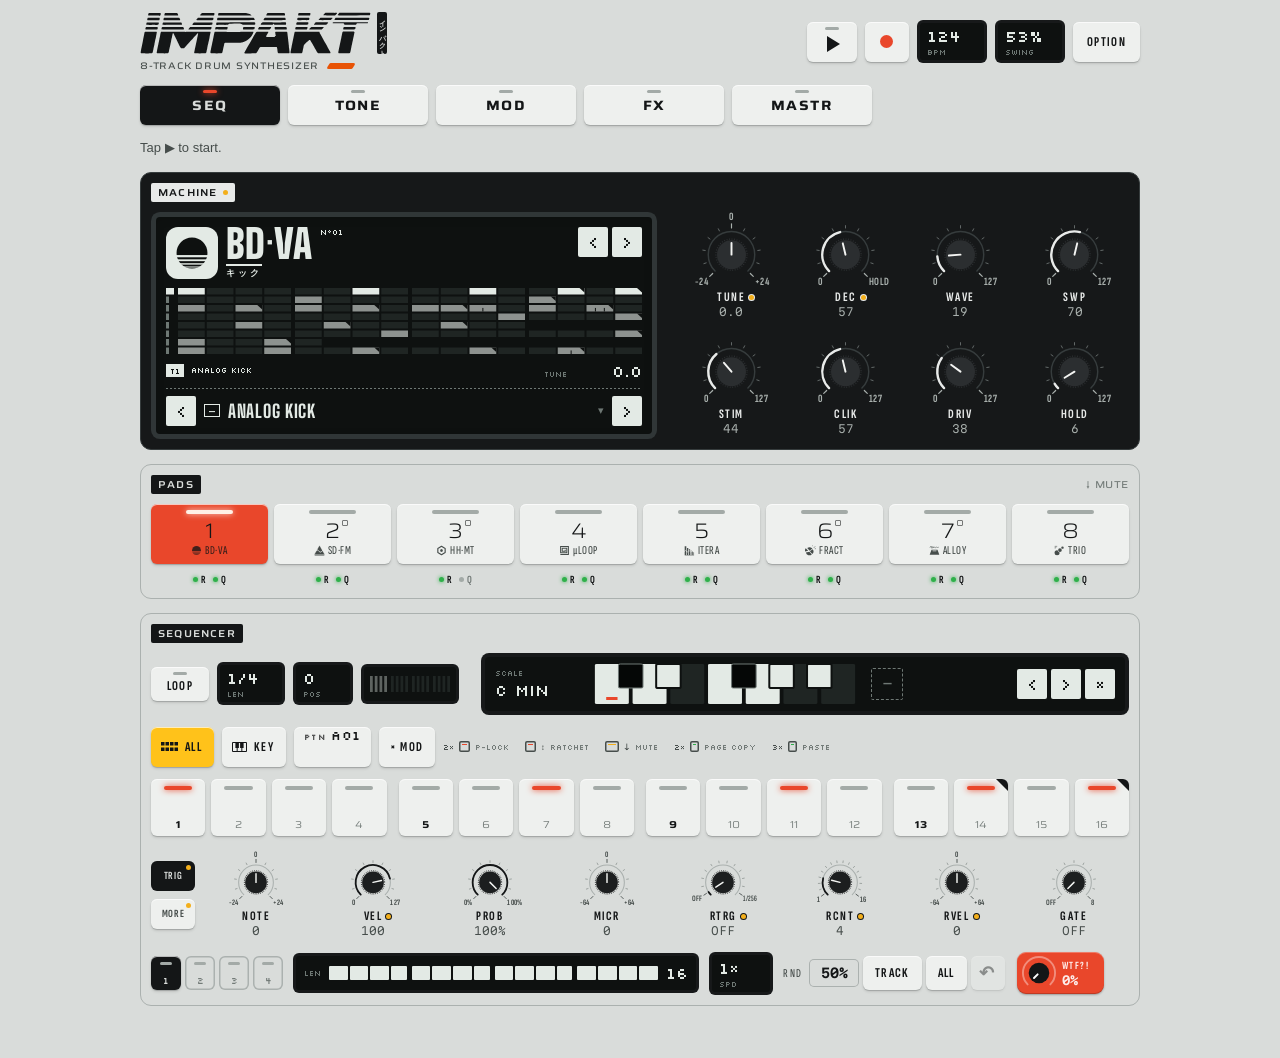
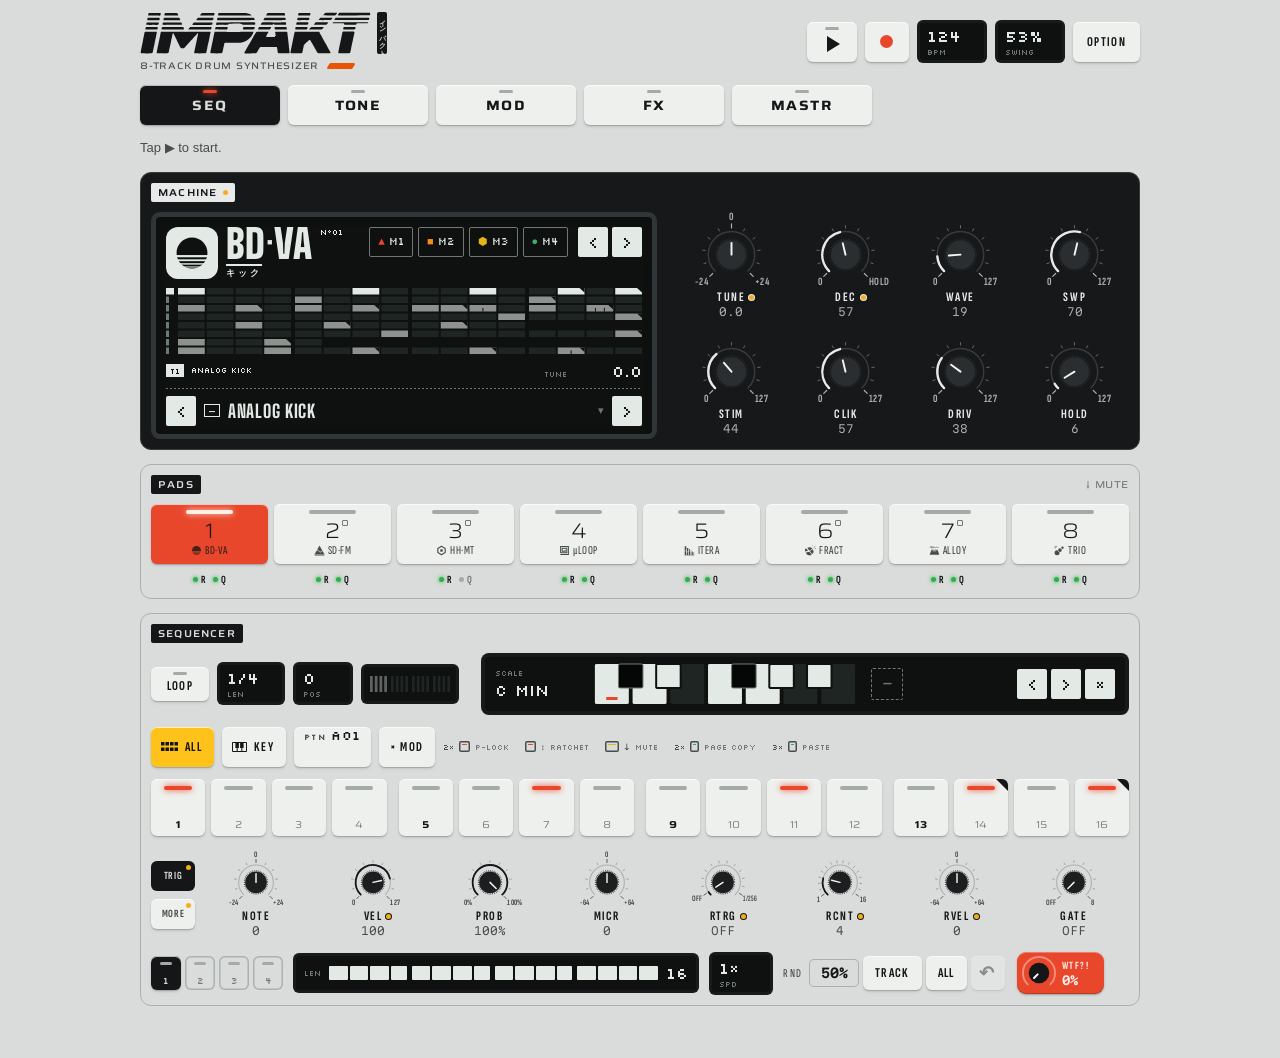
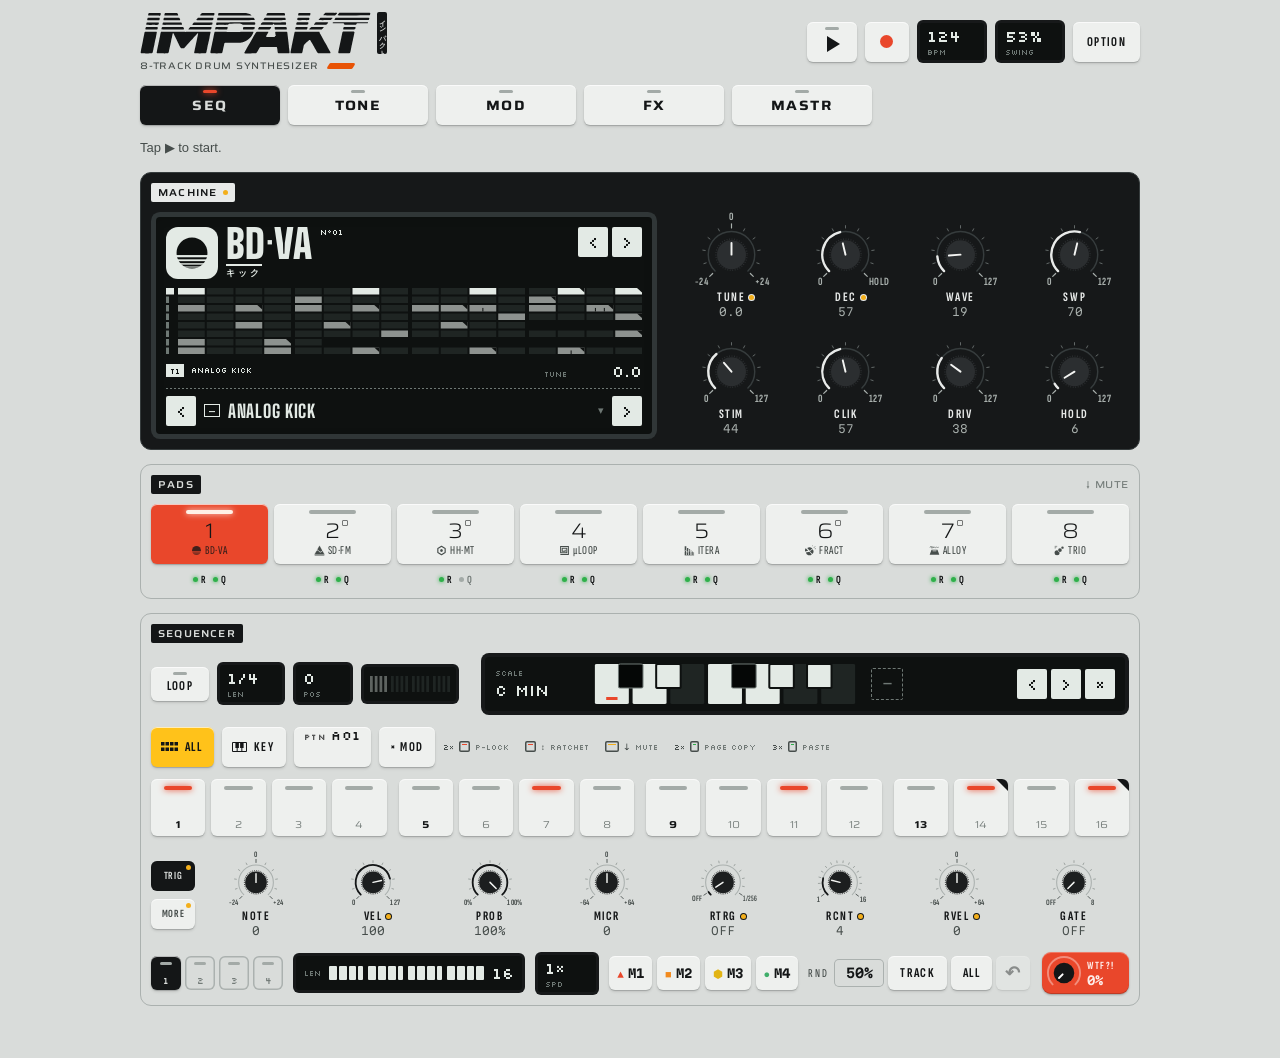
